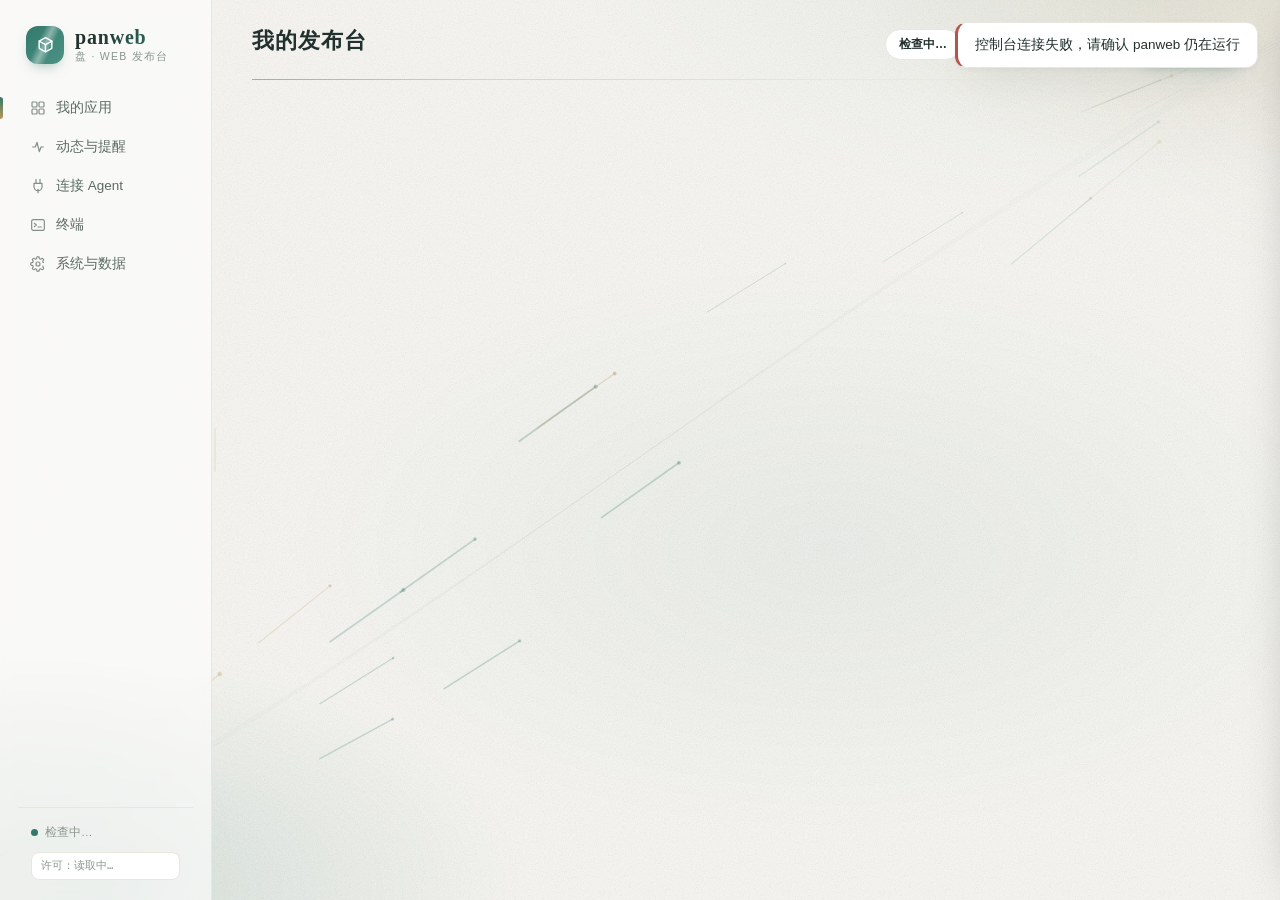
==== ui/index.html @ 97b371bc "feat(ui): 详情抽屉增加时间线并接入 /api/history 控制台此前只能看 activity 文本，看不到变更链条。新端点走同一条 tail 读取，支持 entry 过滤与 limit " ====
<!DOCTYPE html>
<!-- 生成文件，请勿直接编辑：由 tools/build_ui.py 从 ui/src/ 组装；改样式或脚本请动 ui/src/，然后运行 python3 tools/build_ui.py -->
<html lang="zh-CN">
<head>
<meta charset="UTF-8">
<meta name="viewport" content="width=device-width, initial-scale=1.0">
<title>panweb · 发布台</title>
<link rel="icon" type="image/png" href="/favicon.png">
<script>
//---------------------------------------------------------------------
//
// QR Code Generator for JavaScript
//
// Copyright (c) 2009 Kazuhiko Arase
//
// URL: http://www.d-project.com/
//
// Licensed under the MIT license:
//  http://www.opensource.org/licenses/mit-license.php
//
// The word 'QR Code' is registered trademark of
// DENSO WAVE INCORPORATED
//  http://www.denso-wave.com/qrcode/faqpatent-e.html
//
//---------------------------------------------------------------------

var qrcode = function() {

  //---------------------------------------------------------------------
  // qrcode
  //---------------------------------------------------------------------

  /**
   * qrcode
   * @param typeNumber 1 to 40
   * @param errorCorrectionLevel 'L','M','Q','H'
   */
  var qrcode = function(typeNumber, errorCorrectionLevel) {

    var PAD0 = 0xEC;
    var PAD1 = 0x11;

    var _typeNumber = typeNumber;
    var _errorCorrectionLevel = QRErrorCorrectionLevel[errorCorrectionLevel];
    var _modules = null;
    var _moduleCount = 0;
    var _dataCache = null;
    var _dataList = [];

    var _this = {};

    var makeImpl = function(test, maskPattern) {

      _moduleCount = _typeNumber * 4 + 17;
      _modules = function(moduleCount) {
        var modules = new Array(moduleCount);
        for (var row = 0; row < moduleCount; row += 1) {
          modules[row] = new Array(moduleCount);
          for (var col = 0; col < moduleCount; col += 1) {
            modules[row][col] = null;
          }
        }
        return modules;
      }(_moduleCount);

      setupPositionProbePattern(0, 0);
      setupPositionProbePattern(_moduleCount - 7, 0);
      setupPositionProbePattern(0, _moduleCount - 7);
      setupPositionAdjustPattern();
      setupTimingPattern();
      setupTypeInfo(test, maskPattern);

      if (_typeNumber >= 7) {
        setupTypeNumber(test);
      }

      if (_dataCache == null) {
        _dataCache = createData(_typeNumber, _errorCorrectionLevel, _dataList);
      }

      mapData(_dataCache, maskPattern);
    };

    var setupPositionProbePattern = function(row, col) {

      for (var r = -1; r <= 7; r += 1) {

        if (row + r <= -1 || _moduleCount <= row + r) continue;

        for (var c = -1; c <= 7; c += 1) {

          if (col + c <= -1 || _moduleCount <= col + c) continue;

          if ( (0 <= r && r <= 6 && (c == 0 || c == 6) )
              || (0 <= c && c <= 6 && (r == 0 || r == 6) )
              || (2 <= r && r <= 4 && 2 <= c && c <= 4) ) {
            _modules[row + r][col + c] = true;
          } else {
            _modules[row + r][col + c] = false;
          }
        }
      }
    };

    var getBestMaskPattern = function() {

      var minLostPoint = 0;
      var pattern = 0;

      for (var i = 0; i < 8; i += 1) {

        makeImpl(true, i);

        var lostPoint = QRUtil.getLostPoint(_this);

        if (i == 0 || minLostPoint > lostPoint) {
          minLostPoint = lostPoint;
          pattern = i;
        }
      }

      return pattern;
    };

    var setupTimingPattern = function() {

      for (var r = 8; r < _moduleCount - 8; r += 1) {
        if (_modules[r][6] != null) {
          continue;
        }
        _modules[r][6] = (r % 2 == 0);
      }

      for (var c = 8; c < _moduleCount - 8; c += 1) {
        if (_modules[6][c] != null) {
          continue;
        }
        _modules[6][c] = (c % 2 == 0);
      }
    };

    var setupPositionAdjustPattern = function() {

      var pos = QRUtil.getPatternPosition(_typeNumber);

      for (var i = 0; i < pos.length; i += 1) {

        for (var j = 0; j < pos.length; j += 1) {

          var row = pos[i];
          var col = pos[j];

          if (_modules[row][col] != null) {
            continue;
          }

          for (var r = -2; r <= 2; r += 1) {

            for (var c = -2; c <= 2; c += 1) {

              if (r == -2 || r == 2 || c == -2 || c == 2
                  || (r == 0 && c == 0) ) {
                _modules[row + r][col + c] = true;
              } else {
                _modules[row + r][col + c] = false;
              }
            }
          }
        }
      }
    };

    var setupTypeNumber = function(test) {

      var bits = QRUtil.getBCHTypeNumber(_typeNumber);

      for (var i = 0; i < 18; i += 1) {
        var mod = (!test && ( (bits >> i) & 1) == 1);
        _modules[Math.floor(i / 3)][i % 3 + _moduleCount - 8 - 3] = mod;
      }

      for (var i = 0; i < 18; i += 1) {
        var mod = (!test && ( (bits >> i) & 1) == 1);
        _modules[i % 3 + _moduleCount - 8 - 3][Math.floor(i / 3)] = mod;
      }
    };

    var setupTypeInfo = function(test, maskPattern) {

      var data = (_errorCorrectionLevel << 3) | maskPattern;
      var bits = QRUtil.getBCHTypeInfo(data);

      // vertical
      for (var i = 0; i < 15; i += 1) {

        var mod = (!test && ( (bits >> i) & 1) == 1);

        if (i < 6) {
          _modules[i][8] = mod;
        } else if (i < 8) {
          _modules[i + 1][8] = mod;
        } else {
          _modules[_moduleCount - 15 + i][8] = mod;
        }
      }

      // horizontal
      for (var i = 0; i < 15; i += 1) {

        var mod = (!test && ( (bits >> i) & 1) == 1);

        if (i < 8) {
          _modules[8][_moduleCount - i - 1] = mod;
        } else if (i < 9) {
          _modules[8][15 - i - 1 + 1] = mod;
        } else {
          _modules[8][15 - i - 1] = mod;
        }
      }

      // fixed module
      _modules[_moduleCount - 8][8] = (!test);
    };

    var mapData = function(data, maskPattern) {

      var inc = -1;
      var row = _moduleCount - 1;
      var bitIndex = 7;
      var byteIndex = 0;
      var maskFunc = QRUtil.getMaskFunction(maskPattern);

      for (var col = _moduleCount - 1; col > 0; col -= 2) {

        if (col == 6) col -= 1;

        while (true) {

          for (var c = 0; c < 2; c += 1) {

            if (_modules[row][col - c] == null) {

              var dark = false;

              if (byteIndex < data.length) {
                dark = ( ( (data[byteIndex] >>> bitIndex) & 1) == 1);
              }

              var mask = maskFunc(row, col - c);

              if (mask) {
                dark = !dark;
              }

              _modules[row][col - c] = dark;
              bitIndex -= 1;

              if (bitIndex == -1) {
                byteIndex += 1;
                bitIndex = 7;
              }
            }
          }

          row += inc;

          if (row < 0 || _moduleCount <= row) {
            row -= inc;
            inc = -inc;
            break;
          }
        }
      }
    };

    var createBytes = function(buffer, rsBlocks) {

      var offset = 0;

      var maxDcCount = 0;
      var maxEcCount = 0;

      var dcdata = new Array(rsBlocks.length);
      var ecdata = new Array(rsBlocks.length);

      for (var r = 0; r < rsBlocks.length; r += 1) {

        var dcCount = rsBlocks[r].dataCount;
        var ecCount = rsBlocks[r].totalCount - dcCount;

        maxDcCount = Math.max(maxDcCount, dcCount);
        maxEcCount = Math.max(maxEcCount, ecCount);

        dcdata[r] = new Array(dcCount);

        for (var i = 0; i < dcdata[r].length; i += 1) {
          dcdata[r][i] = 0xff & buffer.getBuffer()[i + offset];
        }
        offset += dcCount;

        var rsPoly = QRUtil.getErrorCorrectPolynomial(ecCount);
        var rawPoly = qrPolynomial(dcdata[r], rsPoly.getLength() - 1);

        var modPoly = rawPoly.mod(rsPoly);
        ecdata[r] = new Array(rsPoly.getLength() - 1);
        for (var i = 0; i < ecdata[r].length; i += 1) {
          var modIndex = i + modPoly.getLength() - ecdata[r].length;
          ecdata[r][i] = (modIndex >= 0)? modPoly.getAt(modIndex) : 0;
        }
      }

      var totalCodeCount = 0;
      for (var i = 0; i < rsBlocks.length; i += 1) {
        totalCodeCount += rsBlocks[i].totalCount;
      }

      var data = new Array(totalCodeCount);
      var index = 0;

      for (var i = 0; i < maxDcCount; i += 1) {
        for (var r = 0; r < rsBlocks.length; r += 1) {
          if (i < dcdata[r].length) {
            data[index] = dcdata[r][i];
            index += 1;
          }
        }
      }

      for (var i = 0; i < maxEcCount; i += 1) {
        for (var r = 0; r < rsBlocks.length; r += 1) {
          if (i < ecdata[r].length) {
            data[index] = ecdata[r][i];
            index += 1;
          }
        }
      }

      return data;
    };

    var createData = function(typeNumber, errorCorrectionLevel, dataList) {

      var rsBlocks = QRRSBlock.getRSBlocks(typeNumber, errorCorrectionLevel);

      var buffer = qrBitBuffer();

      for (var i = 0; i < dataList.length; i += 1) {
        var data = dataList[i];
        buffer.put(data.getMode(), 4);
        buffer.put(data.getLength(), QRUtil.getLengthInBits(data.getMode(), typeNumber) );
        data.write(buffer);
      }

      // calc num max data.
      var totalDataCount = 0;
      for (var i = 0; i < rsBlocks.length; i += 1) {
        totalDataCount += rsBlocks[i].dataCount;
      }

      if (buffer.getLengthInBits() > totalDataCount * 8) {
        throw 'code length overflow. ('
          + buffer.getLengthInBits()
          + '>'
          + totalDataCount * 8
          + ')';
      }

      // end code
      if (buffer.getLengthInBits() + 4 <= totalDataCount * 8) {
        buffer.put(0, 4);
      }

      // padding
      while (buffer.getLengthInBits() % 8 != 0) {
        buffer.putBit(false);
      }

      // padding
      while (true) {

        if (buffer.getLengthInBits() >= totalDataCount * 8) {
          break;
        }
        buffer.put(PAD0, 8);

        if (buffer.getLengthInBits() >= totalDataCount * 8) {
          break;
        }
        buffer.put(PAD1, 8);
      }

      return createBytes(buffer, rsBlocks);
    };

    _this.addData = function(data, mode) {

      mode = mode || 'Byte';

      var newData = null;

      switch(mode) {
      case 'Numeric' :
        newData = qrNumber(data);
        break;
      case 'Alphanumeric' :
        newData = qrAlphaNum(data);
        break;
      case 'Byte' :
        newData = qr8BitByte(data);
        break;
      case 'Kanji' :
        newData = qrKanji(data);
        break;
      default :
        throw 'mode:' + mode;
      }

      _dataList.push(newData);
      _dataCache = null;
    };

    _this.isDark = function(row, col) {
      if (row < 0 || _moduleCount <= row || col < 0 || _moduleCount <= col) {
        throw row + ',' + col;
      }
      return _modules[row][col];
    };

    _this.getModuleCount = function() {
      return _moduleCount;
    };

    _this.make = function() {
      if (_typeNumber < 1) {
        var typeNumber = 1;

        for (; typeNumber < 40; typeNumber++) {
          var rsBlocks = QRRSBlock.getRSBlocks(typeNumber, _errorCorrectionLevel);
          var buffer = qrBitBuffer();

          for (var i = 0; i < _dataList.length; i++) {
            var data = _dataList[i];
            buffer.put(data.getMode(), 4);
            buffer.put(data.getLength(), QRUtil.getLengthInBits(data.getMode(), typeNumber) );
            data.write(buffer);
          }

          var totalDataCount = 0;
          for (var i = 0; i < rsBlocks.length; i++) {
            totalDataCount += rsBlocks[i].dataCount;
          }

          if (buffer.getLengthInBits() <= totalDataCount * 8) {
            break;
          }
        }

        _typeNumber = typeNumber;
      }

      makeImpl(false, getBestMaskPattern() );
    };

    _this.createTableTag = function(cellSize, margin) {

      cellSize = cellSize || 2;
      margin = (typeof margin == 'undefined')? cellSize * 4 : margin;

      var qrHtml = '';

      qrHtml += '<table style="';
      qrHtml += ' border-width: 0px; border-style: none;';
      qrHtml += ' border-collapse: collapse;';
      qrHtml += ' padding: 0px; margin: ' + margin + 'px;';
      qrHtml += '">';
      qrHtml += '<tbody>';

      for (var r = 0; r < _this.getModuleCount(); r += 1) {

        qrHtml += '<tr>';

        for (var c = 0; c < _this.getModuleCount(); c += 1) {
          qrHtml += '<td style="';
          qrHtml += ' border-width: 0px; border-style: none;';
          qrHtml += ' border-collapse: collapse;';
          qrHtml += ' padding: 0px; margin: 0px;';
          qrHtml += ' width: ' + cellSize + 'px;';
          qrHtml += ' height: ' + cellSize + 'px;';
          qrHtml += ' background-color: ';
          qrHtml += _this.isDark(r, c)? '#000000' : '#ffffff';
          qrHtml += ';';
          qrHtml += '"/>';
        }

        qrHtml += '</tr>';
      }

      qrHtml += '</tbody>';
      qrHtml += '</table>';

      return qrHtml;
    };

    _this.createSvgTag = function(cellSize, margin, alt, title) {

      var opts = {};
      if (typeof arguments[0] == 'object') {
        // Called by options.
        opts = arguments[0];
        // overwrite cellSize and margin.
        cellSize = opts.cellSize;
        margin = opts.margin;
        alt = opts.alt;
        title = opts.title;
      }

      cellSize = cellSize || 2;
      margin = (typeof margin == 'undefined')? cellSize * 4 : margin;

      // Compose alt property surrogate
      alt = (typeof alt === 'string') ? {text: alt} : alt || {};
      alt.text = alt.text || null;
      alt.id = (alt.text) ? alt.id || 'qrcode-description' : null;

      // Compose title property surrogate
      title = (typeof title === 'string') ? {text: title} : title || {};
      title.text = title.text || null;
      title.id = (title.text) ? title.id || 'qrcode-title' : null;

      var size = _this.getModuleCount() * cellSize + margin * 2;
      var c, mc, r, mr, qrSvg='', rect;

      rect = 'l' + cellSize + ',0 0,' + cellSize +
        ' -' + cellSize + ',0 0,-' + cellSize + 'z ';

      qrSvg += '<svg version="1.1" xmlns="http://www.w3.org/2000/svg"';
      qrSvg += !opts.scalable ? ' width="' + size + 'px" height="' + size + 'px"' : '';
      qrSvg += ' viewBox="0 0 ' + size + ' ' + size + '" ';
      qrSvg += ' preserveAspectRatio="xMinYMin meet"';
      qrSvg += (title.text || alt.text) ? ' role="img" aria-labelledby="' +
          escapeXml([title.id, alt.id].join(' ').trim() ) + '"' : '';
      qrSvg += '>';
      qrSvg += (title.text) ? '<title id="' + escapeXml(title.id) + '">' +
          escapeXml(title.text) + '</title>' : '';
      qrSvg += (alt.text) ? '<description id="' + escapeXml(alt.id) + '">' +
          escapeXml(alt.text) + '</description>' : '';
      qrSvg += '<rect width="100%" height="100%" fill="white" cx="0" cy="0"/>';
      qrSvg += '<path d="';

      for (r = 0; r < _this.getModuleCount(); r += 1) {
        mr = r * cellSize + margin;
        for (c = 0; c < _this.getModuleCount(); c += 1) {
          if (_this.isDark(r, c) ) {
            mc = c*cellSize+margin;
            qrSvg += 'M' + mc + ',' + mr + rect;
          }
        }
      }

      qrSvg += '" stroke="transparent" fill="black"/>';
      qrSvg += '</svg>';

      return qrSvg;
    };

    _this.createDataURL = function(cellSize, margin) {

      cellSize = cellSize || 2;
      margin = (typeof margin == 'undefined')? cellSize * 4 : margin;

      var size = _this.getModuleCount() * cellSize + margin * 2;
      var min = margin;
      var max = size - margin;

      return createDataURL(size, size, function(x, y) {
        if (min <= x && x < max && min <= y && y < max) {
          var c = Math.floor( (x - min) / cellSize);
          var r = Math.floor( (y - min) / cellSize);
          return _this.isDark(r, c)? 0 : 1;
        } else {
          return 1;
        }
      } );
    };

    _this.createImgTag = function(cellSize, margin, alt) {

      cellSize = cellSize || 2;
      margin = (typeof margin == 'undefined')? cellSize * 4 : margin;

      var size = _this.getModuleCount() * cellSize + margin * 2;

      var img = '';
      img += '<img';
      img += '\u0020src="';
      img += _this.createDataURL(cellSize, margin);
      img += '"';
      img += '\u0020width="';
      img += size;
      img += '"';
      img += '\u0020height="';
      img += size;
      img += '"';
      if (alt) {
        img += '\u0020alt="';
        img += escapeXml(alt);
        img += '"';
      }
      img += '/>';

      return img;
    };

    var escapeXml = function(s) {
      var escaped = '';
      for (var i = 0; i < s.length; i += 1) {
        var c = s.charAt(i);
        switch(c) {
        case '<': escaped += '&lt;'; break;
        case '>': escaped += '&gt;'; break;
        case '&': escaped += '&amp;'; break;
        case '"': escaped += '&quot;'; break;
        default : escaped += c; break;
        }
      }
      return escaped;
    };

    var _createHalfASCII = function(margin) {
      var cellSize = 1;
      margin = (typeof margin == 'undefined')? cellSize * 2 : margin;

      var size = _this.getModuleCount() * cellSize + margin * 2;
      var min = margin;
      var max = size - margin;

      var y, x, r1, r2, p;

      var blocks = {
        '██': '█',
        '█ ': '▀',
        ' █': '▄',
        '  ': ' '
      };

      var blocksLastLineNoMargin = {
        '██': '▀',
        '█ ': '▀',
        ' █': ' ',
        '  ': ' '
      };

      var ascii = '';
      for (y = 0; y < size; y += 2) {
        r1 = Math.floor((y - min) / cellSize);
        r2 = Math.floor((y + 1 - min) / cellSize);
        for (x = 0; x < size; x += 1) {
          p = '█';

          if (min <= x && x < max && min <= y && y < max && _this.isDark(r1, Math.floor((x - min) / cellSize))) {
            p = ' ';
          }

          if (min <= x && x < max && min <= y+1 && y+1 < max && _this.isDark(r2, Math.floor((x - min) / cellSize))) {
            p += ' ';
          }
          else {
            p += '█';
          }

          // Output 2 characters per pixel, to create full square. 1 character per pixels gives only half width of square.
          ascii += (margin < 1 && y+1 >= max) ? blocksLastLineNoMargin[p] : blocks[p];
        }

        ascii += '\n';
      }

      if (size % 2 && margin > 0) {
        return ascii.substring(0, ascii.length - size - 1) + Array(size+1).join('▀');
      }

      return ascii.substring(0, ascii.length-1);
    };

    _this.createASCII = function(cellSize, margin) {
      cellSize = cellSize || 1;

      if (cellSize < 2) {
        return _createHalfASCII(margin);
      }

      cellSize -= 1;
      margin = (typeof margin == 'undefined')? cellSize * 2 : margin;

      var size = _this.getModuleCount() * cellSize + margin * 2;
      var min = margin;
      var max = size - margin;

      var y, x, r, p;

      var white = Array(cellSize+1).join('██');
      var black = Array(cellSize+1).join('  ');

      var ascii = '';
      var line = '';
      for (y = 0; y < size; y += 1) {
        r = Math.floor( (y - min) / cellSize);
        line = '';
        for (x = 0; x < size; x += 1) {
          p = 1;

          if (min <= x && x < max && min <= y && y < max && _this.isDark(r, Math.floor((x - min) / cellSize))) {
            p = 0;
          }

          // Output 2 characters per pixel, to create full square. 1 character per pixels gives only half width of square.
          line += p ? white : black;
        }

        for (r = 0; r < cellSize; r += 1) {
          ascii += line + '\n';
        }
      }

      return ascii.substring(0, ascii.length-1);
    };

    _this.renderTo2dContext = function(context, cellSize) {
      cellSize = cellSize || 2;
      var length = _this.getModuleCount();
      for (var row = 0; row < length; row++) {
        for (var col = 0; col < length; col++) {
          context.fillStyle = _this.isDark(row, col) ? 'black' : 'white';
          context.fillRect(row * cellSize, col * cellSize, cellSize, cellSize);
        }
      }
    }

    return _this;
  };

  //---------------------------------------------------------------------
  // qrcode.stringToBytes
  //---------------------------------------------------------------------

  qrcode.stringToBytesFuncs = {
    'default' : function(s) {
      var bytes = [];
      for (var i = 0; i < s.length; i += 1) {
        var c = s.charCodeAt(i);
        bytes.push(c & 0xff);
      }
      return bytes;
    }
  };

  qrcode.stringToBytes = qrcode.stringToBytesFuncs['default'];

  //---------------------------------------------------------------------
  // qrcode.createStringToBytes
  //---------------------------------------------------------------------

  /**
   * @param unicodeData base64 string of byte array.
   * [16bit Unicode],[16bit Bytes], ...
   * @param numChars
   */
  qrcode.createStringToBytes = function(unicodeData, numChars) {

    // create conversion map.

    var unicodeMap = function() {

      var bin = base64DecodeInputStream(unicodeData);
      var read = function() {
        var b = bin.read();
        if (b == -1) throw 'eof';
        return b;
      };

      var count = 0;
      var unicodeMap = {};
      while (true) {
        var b0 = bin.read();
        if (b0 == -1) break;
        var b1 = read();
        var b2 = read();
        var b3 = read();
        var k = String.fromCharCode( (b0 << 8) | b1);
        var v = (b2 << 8) | b3;
        unicodeMap[k] = v;
        count += 1;
      }
      if (count != numChars) {
        throw count + ' != ' + numChars;
      }

      return unicodeMap;
    }();

    var unknownChar = '?'.charCodeAt(0);

    return function(s) {
      var bytes = [];
      for (var i = 0; i < s.length; i += 1) {
        var c = s.charCodeAt(i);
        if (c < 128) {
          bytes.push(c);
        } else {
          var b = unicodeMap[s.charAt(i)];
          if (typeof b == 'number') {
            if ( (b & 0xff) == b) {
              // 1byte
              bytes.push(b);
            } else {
              // 2bytes
              bytes.push(b >>> 8);
              bytes.push(b & 0xff);
            }
          } else {
            bytes.push(unknownChar);
          }
        }
      }
      return bytes;
    };
  };

  //---------------------------------------------------------------------
  // QRMode
  //---------------------------------------------------------------------

  var QRMode = {
    MODE_NUMBER :    1 << 0,
    MODE_ALPHA_NUM : 1 << 1,
    MODE_8BIT_BYTE : 1 << 2,
    MODE_KANJI :     1 << 3
  };

  //---------------------------------------------------------------------
  // QRErrorCorrectionLevel
  //---------------------------------------------------------------------

  var QRErrorCorrectionLevel = {
    L : 1,
    M : 0,
    Q : 3,
    H : 2
  };

  //---------------------------------------------------------------------
  // QRMaskPattern
  //---------------------------------------------------------------------

  var QRMaskPattern = {
    PATTERN000 : 0,
    PATTERN001 : 1,
    PATTERN010 : 2,
    PATTERN011 : 3,
    PATTERN100 : 4,
    PATTERN101 : 5,
    PATTERN110 : 6,
    PATTERN111 : 7
  };

  //---------------------------------------------------------------------
  // QRUtil
  //---------------------------------------------------------------------

  var QRUtil = function() {

    var PATTERN_POSITION_TABLE = [
      [],
      [6, 18],
      [6, 22],
      [6, 26],
      [6, 30],
      [6, 34],
      [6, 22, 38],
      [6, 24, 42],
      [6, 26, 46],
      [6, 28, 50],
      [6, 30, 54],
      [6, 32, 58],
      [6, 34, 62],
      [6, 26, 46, 66],
      [6, 26, 48, 70],
      [6, 26, 50, 74],
      [6, 30, 54, 78],
      [6, 30, 56, 82],
      [6, 30, 58, 86],
      [6, 34, 62, 90],
      [6, 28, 50, 72, 94],
      [6, 26, 50, 74, 98],
      [6, 30, 54, 78, 102],
      [6, 28, 54, 80, 106],
      [6, 32, 58, 84, 110],
      [6, 30, 58, 86, 114],
      [6, 34, 62, 90, 118],
      [6, 26, 50, 74, 98, 122],
      [6, 30, 54, 78, 102, 126],
      [6, 26, 52, 78, 104, 130],
      [6, 30, 56, 82, 108, 134],
      [6, 34, 60, 86, 112, 138],
      [6, 30, 58, 86, 114, 142],
      [6, 34, 62, 90, 118, 146],
      [6, 30, 54, 78, 102, 126, 150],
      [6, 24, 50, 76, 102, 128, 154],
      [6, 28, 54, 80, 106, 132, 158],
      [6, 32, 58, 84, 110, 136, 162],
      [6, 26, 54, 82, 110, 138, 166],
      [6, 30, 58, 86, 114, 142, 170]
    ];
    var G15 = (1 << 10) | (1 << 8) | (1 << 5) | (1 << 4) | (1 << 2) | (1 << 1) | (1 << 0);
    var G18 = (1 << 12) | (1 << 11) | (1 << 10) | (1 << 9) | (1 << 8) | (1 << 5) | (1 << 2) | (1 << 0);
    var G15_MASK = (1 << 14) | (1 << 12) | (1 << 10) | (1 << 4) | (1 << 1);

    var _this = {};

    var getBCHDigit = function(data) {
      var digit = 0;
      while (data != 0) {
        digit += 1;
        data >>>= 1;
      }
      return digit;
    };

    _this.getBCHTypeInfo = function(data) {
      var d = data << 10;
      while (getBCHDigit(d) - getBCHDigit(G15) >= 0) {
        d ^= (G15 << (getBCHDigit(d) - getBCHDigit(G15) ) );
      }
      return ( (data << 10) | d) ^ G15_MASK;
    };

    _this.getBCHTypeNumber = function(data) {
      var d = data << 12;
      while (getBCHDigit(d) - getBCHDigit(G18) >= 0) {
        d ^= (G18 << (getBCHDigit(d) - getBCHDigit(G18) ) );
      }
      return (data << 12) | d;
    };

    _this.getPatternPosition = function(typeNumber) {
      return PATTERN_POSITION_TABLE[typeNumber - 1];
    };

    _this.getMaskFunction = function(maskPattern) {

      switch (maskPattern) {

      case QRMaskPattern.PATTERN000 :
        return function(i, j) { return (i + j) % 2 == 0; };
      case QRMaskPattern.PATTERN001 :
        return function(i, j) { return i % 2 == 0; };
      case QRMaskPattern.PATTERN010 :
        return function(i, j) { return j % 3 == 0; };
      case QRMaskPattern.PATTERN011 :
        return function(i, j) { return (i + j) % 3 == 0; };
      case QRMaskPattern.PATTERN100 :
        return function(i, j) { return (Math.floor(i / 2) + Math.floor(j / 3) ) % 2 == 0; };
      case QRMaskPattern.PATTERN101 :
        return function(i, j) { return (i * j) % 2 + (i * j) % 3 == 0; };
      case QRMaskPattern.PATTERN110 :
        return function(i, j) { return ( (i * j) % 2 + (i * j) % 3) % 2 == 0; };
      case QRMaskPattern.PATTERN111 :
        return function(i, j) { return ( (i * j) % 3 + (i + j) % 2) % 2 == 0; };

      default :
        throw 'bad maskPattern:' + maskPattern;
      }
    };

    _this.getErrorCorrectPolynomial = function(errorCorrectLength) {
      var a = qrPolynomial([1], 0);
      for (var i = 0; i < errorCorrectLength; i += 1) {
        a = a.multiply(qrPolynomial([1, QRMath.gexp(i)], 0) );
      }
      return a;
    };

    _this.getLengthInBits = function(mode, type) {

      if (1 <= type && type < 10) {

        // 1 - 9

        switch(mode) {
        case QRMode.MODE_NUMBER    : return 10;
        case QRMode.MODE_ALPHA_NUM : return 9;
        case QRMode.MODE_8BIT_BYTE : return 8;
        case QRMode.MODE_KANJI     : return 8;
        default :
          throw 'mode:' + mode;
        }

      } else if (type < 27) {

        // 10 - 26

        switch(mode) {
        case QRMode.MODE_NUMBER    : return 12;
        case QRMode.MODE_ALPHA_NUM : return 11;
        case QRMode.MODE_8BIT_BYTE : return 16;
        case QRMode.MODE_KANJI     : return 10;
        default :
          throw 'mode:' + mode;
        }

      } else if (type < 41) {

        // 27 - 40

        switch(mode) {
        case QRMode.MODE_NUMBER    : return 14;
        case QRMode.MODE_ALPHA_NUM : return 13;
        case QRMode.MODE_8BIT_BYTE : return 16;
        case QRMode.MODE_KANJI     : return 12;
        default :
          throw 'mode:' + mode;
        }

      } else {
        throw 'type:' + type;
      }
    };

    _this.getLostPoint = function(qrcode) {

      var moduleCount = qrcode.getModuleCount();

      var lostPoint = 0;

      // LEVEL1

      for (var row = 0; row < moduleCount; row += 1) {
        for (var col = 0; col < moduleCount; col += 1) {

          var sameCount = 0;
          var dark = qrcode.isDark(row, col);

          for (var r = -1; r <= 1; r += 1) {

            if (row + r < 0 || moduleCount <= row + r) {
              continue;
            }

            for (var c = -1; c <= 1; c += 1) {

              if (col + c < 0 || moduleCount <= col + c) {
                continue;
              }

              if (r == 0 && c == 0) {
                continue;
              }

              if (dark == qrcode.isDark(row + r, col + c) ) {
                sameCount += 1;
              }
            }
          }

          if (sameCount > 5) {
            lostPoint += (3 + sameCount - 5);
          }
        }
      };

      // LEVEL2

      for (var row = 0; row < moduleCount - 1; row += 1) {
        for (var col = 0; col < moduleCount - 1; col += 1) {
          var count = 0;
          if (qrcode.isDark(row, col) ) count += 1;
          if (qrcode.isDark(row + 1, col) ) count += 1;
          if (qrcode.isDark(row, col + 1) ) count += 1;
          if (qrcode.isDark(row + 1, col + 1) ) count += 1;
          if (count == 0 || count == 4) {
            lostPoint += 3;
          }
        }
      }

      // LEVEL3

      for (var row = 0; row < moduleCount; row += 1) {
        for (var col = 0; col < moduleCount - 6; col += 1) {
          if (qrcode.isDark(row, col)
              && !qrcode.isDark(row, col + 1)
              &&  qrcode.isDark(row, col + 2)
              &&  qrcode.isDark(row, col + 3)
              &&  qrcode.isDark(row, col + 4)
              && !qrcode.isDark(row, col + 5)
              &&  qrcode.isDark(row, col + 6) ) {
            lostPoint += 40;
          }
        }
      }

      for (var col = 0; col < moduleCount; col += 1) {
        for (var row = 0; row < moduleCount - 6; row += 1) {
          if (qrcode.isDark(row, col)
              && !qrcode.isDark(row + 1, col)
              &&  qrcode.isDark(row + 2, col)
              &&  qrcode.isDark(row + 3, col)
              &&  qrcode.isDark(row + 4, col)
              && !qrcode.isDark(row + 5, col)
              &&  qrcode.isDark(row + 6, col) ) {
            lostPoint += 40;
          }
        }
      }

      // LEVEL4

      var darkCount = 0;

      for (var col = 0; col < moduleCount; col += 1) {
        for (var row = 0; row < moduleCount; row += 1) {
          if (qrcode.isDark(row, col) ) {
            darkCount += 1;
          }
        }
      }

      var ratio = Math.abs(100 * darkCount / moduleCount / moduleCount - 50) / 5;
      lostPoint += ratio * 10;

      return lostPoint;
    };

    return _this;
  }();

  //---------------------------------------------------------------------
  // QRMath
  //---------------------------------------------------------------------

  var QRMath = function() {

    var EXP_TABLE = new Array(256);
    var LOG_TABLE = new Array(256);

    // initialize tables
    for (var i = 0; i < 8; i += 1) {
      EXP_TABLE[i] = 1 << i;
    }
    for (var i = 8; i < 256; i += 1) {
      EXP_TABLE[i] = EXP_TABLE[i - 4]
        ^ EXP_TABLE[i - 5]
        ^ EXP_TABLE[i - 6]
        ^ EXP_TABLE[i - 8];
    }
    for (var i = 0; i < 255; i += 1) {
      LOG_TABLE[EXP_TABLE[i] ] = i;
    }

    var _this = {};

    _this.glog = function(n) {

      if (n < 1) {
        throw 'glog(' + n + ')';
      }

      return LOG_TABLE[n];
    };

    _this.gexp = function(n) {

      while (n < 0) {
        n += 255;
      }

      while (n >= 256) {
        n -= 255;
      }

      return EXP_TABLE[n];
    };

    return _this;
  }();

  //---------------------------------------------------------------------
  // qrPolynomial
  //---------------------------------------------------------------------

  function qrPolynomial(num, shift) {

    if (typeof num.length == 'undefined') {
      throw num.length + '/' + shift;
    }

    var _num = function() {
      var offset = 0;
      while (offset < num.length && num[offset] == 0) {
        offset += 1;
      }
      var _num = new Array(num.length - offset + shift);
      for (var i = 0; i < num.length - offset; i += 1) {
        _num[i] = num[i + offset];
      }
      return _num;
    }();

    var _this = {};

    _this.getAt = function(index) {
      return _num[index];
    };

    _this.getLength = function() {
      return _num.length;
    };

    _this.multiply = function(e) {

      var num = new Array(_this.getLength() + e.getLength() - 1);

      for (var i = 0; i < _this.getLength(); i += 1) {
        for (var j = 0; j < e.getLength(); j += 1) {
          num[i + j] ^= QRMath.gexp(QRMath.glog(_this.getAt(i) ) + QRMath.glog(e.getAt(j) ) );
        }
      }

      return qrPolynomial(num, 0);
    };

    _this.mod = function(e) {

      if (_this.getLength() - e.getLength() < 0) {
        return _this;
      }

      var ratio = QRMath.glog(_this.getAt(0) ) - QRMath.glog(e.getAt(0) );

      var num = new Array(_this.getLength() );
      for (var i = 0; i < _this.getLength(); i += 1) {
        num[i] = _this.getAt(i);
      }

      for (var i = 0; i < e.getLength(); i += 1) {
        num[i] ^= QRMath.gexp(QRMath.glog(e.getAt(i) ) + ratio);
      }

      // recursive call
      return qrPolynomial(num, 0).mod(e);
    };

    return _this;
  };

  //---------------------------------------------------------------------
  // QRRSBlock
  //---------------------------------------------------------------------

  var QRRSBlock = function() {

    var RS_BLOCK_TABLE = [

      // L
      // M
      // Q
      // H

      // 1
      [1, 26, 19],
      [1, 26, 16],
      [1, 26, 13],
      [1, 26, 9],

      // 2
      [1, 44, 34],
      [1, 44, 28],
      [1, 44, 22],
      [1, 44, 16],

      // 3
      [1, 70, 55],
      [1, 70, 44],
      [2, 35, 17],
      [2, 35, 13],

      // 4
      [1, 100, 80],
      [2, 50, 32],
      [2, 50, 24],
      [4, 25, 9],

      // 5
      [1, 134, 108],
      [2, 67, 43],
      [2, 33, 15, 2, 34, 16],
      [2, 33, 11, 2, 34, 12],

      // 6
      [2, 86, 68],
      [4, 43, 27],
      [4, 43, 19],
      [4, 43, 15],

      // 7
      [2, 98, 78],
      [4, 49, 31],
      [2, 32, 14, 4, 33, 15],
      [4, 39, 13, 1, 40, 14],

      // 8
      [2, 121, 97],
      [2, 60, 38, 2, 61, 39],
      [4, 40, 18, 2, 41, 19],
      [4, 40, 14, 2, 41, 15],

      // 9
      [2, 146, 116],
      [3, 58, 36, 2, 59, 37],
      [4, 36, 16, 4, 37, 17],
      [4, 36, 12, 4, 37, 13],

      // 10
      [2, 86, 68, 2, 87, 69],
      [4, 69, 43, 1, 70, 44],
      [6, 43, 19, 2, 44, 20],
      [6, 43, 15, 2, 44, 16],

      // 11
      [4, 101, 81],
      [1, 80, 50, 4, 81, 51],
      [4, 50, 22, 4, 51, 23],
      [3, 36, 12, 8, 37, 13],

      // 12
      [2, 116, 92, 2, 117, 93],
      [6, 58, 36, 2, 59, 37],
      [4, 46, 20, 6, 47, 21],
      [7, 42, 14, 4, 43, 15],

      // 13
      [4, 133, 107],
      [8, 59, 37, 1, 60, 38],
      [8, 44, 20, 4, 45, 21],
      [12, 33, 11, 4, 34, 12],

      // 14
      [3, 145, 115, 1, 146, 116],
      [4, 64, 40, 5, 65, 41],
      [11, 36, 16, 5, 37, 17],
      [11, 36, 12, 5, 37, 13],

      // 15
      [5, 109, 87, 1, 110, 88],
      [5, 65, 41, 5, 66, 42],
      [5, 54, 24, 7, 55, 25],
      [11, 36, 12, 7, 37, 13],

      // 16
      [5, 122, 98, 1, 123, 99],
      [7, 73, 45, 3, 74, 46],
      [15, 43, 19, 2, 44, 20],
      [3, 45, 15, 13, 46, 16],

      // 17
      [1, 135, 107, 5, 136, 108],
      [10, 74, 46, 1, 75, 47],
      [1, 50, 22, 15, 51, 23],
      [2, 42, 14, 17, 43, 15],

      // 18
      [5, 150, 120, 1, 151, 121],
      [9, 69, 43, 4, 70, 44],
      [17, 50, 22, 1, 51, 23],
      [2, 42, 14, 19, 43, 15],

      // 19
      [3, 141, 113, 4, 142, 114],
      [3, 70, 44, 11, 71, 45],
      [17, 47, 21, 4, 48, 22],
      [9, 39, 13, 16, 40, 14],

      // 20
      [3, 135, 107, 5, 136, 108],
      [3, 67, 41, 13, 68, 42],
      [15, 54, 24, 5, 55, 25],
      [15, 43, 15, 10, 44, 16],

      // 21
      [4, 144, 116, 4, 145, 117],
      [17, 68, 42],
      [17, 50, 22, 6, 51, 23],
      [19, 46, 16, 6, 47, 17],

      // 22
      [2, 139, 111, 7, 140, 112],
      [17, 74, 46],
      [7, 54, 24, 16, 55, 25],
      [34, 37, 13],

      // 23
      [4, 151, 121, 5, 152, 122],
      [4, 75, 47, 14, 76, 48],
      [11, 54, 24, 14, 55, 25],
      [16, 45, 15, 14, 46, 16],

      // 24
      [6, 147, 117, 4, 148, 118],
      [6, 73, 45, 14, 74, 46],
      [11, 54, 24, 16, 55, 25],
      [30, 46, 16, 2, 47, 17],

      // 25
      [8, 132, 106, 4, 133, 107],
      [8, 75, 47, 13, 76, 48],
      [7, 54, 24, 22, 55, 25],
      [22, 45, 15, 13, 46, 16],

      // 26
      [10, 142, 114, 2, 143, 115],
      [19, 74, 46, 4, 75, 47],
      [28, 50, 22, 6, 51, 23],
      [33, 46, 16, 4, 47, 17],

      // 27
      [8, 152, 122, 4, 153, 123],
      [22, 73, 45, 3, 74, 46],
      [8, 53, 23, 26, 54, 24],
      [12, 45, 15, 28, 46, 16],

      // 28
      [3, 147, 117, 10, 148, 118],
      [3, 73, 45, 23, 74, 46],
      [4, 54, 24, 31, 55, 25],
      [11, 45, 15, 31, 46, 16],

      // 29
      [7, 146, 116, 7, 147, 117],
      [21, 73, 45, 7, 74, 46],
      [1, 53, 23, 37, 54, 24],
      [19, 45, 15, 26, 46, 16],

      // 30
      [5, 145, 115, 10, 146, 116],
      [19, 75, 47, 10, 76, 48],
      [15, 54, 24, 25, 55, 25],
      [23, 45, 15, 25, 46, 16],

      // 31
      [13, 145, 115, 3, 146, 116],
      [2, 74, 46, 29, 75, 47],
      [42, 54, 24, 1, 55, 25],
      [23, 45, 15, 28, 46, 16],

      // 32
      [17, 145, 115],
      [10, 74, 46, 23, 75, 47],
      [10, 54, 24, 35, 55, 25],
      [19, 45, 15, 35, 46, 16],

      // 33
      [17, 145, 115, 1, 146, 116],
      [14, 74, 46, 21, 75, 47],
      [29, 54, 24, 19, 55, 25],
      [11, 45, 15, 46, 46, 16],

      // 34
      [13, 145, 115, 6, 146, 116],
      [14, 74, 46, 23, 75, 47],
      [44, 54, 24, 7, 55, 25],
      [59, 46, 16, 1, 47, 17],

      // 35
      [12, 151, 121, 7, 152, 122],
      [12, 75, 47, 26, 76, 48],
      [39, 54, 24, 14, 55, 25],
      [22, 45, 15, 41, 46, 16],

      // 36
      [6, 151, 121, 14, 152, 122],
      [6, 75, 47, 34, 76, 48],
      [46, 54, 24, 10, 55, 25],
      [2, 45, 15, 64, 46, 16],

      // 37
      [17, 152, 122, 4, 153, 123],
      [29, 74, 46, 14, 75, 47],
      [49, 54, 24, 10, 55, 25],
      [24, 45, 15, 46, 46, 16],

      // 38
      [4, 152, 122, 18, 153, 123],
      [13, 74, 46, 32, 75, 47],
      [48, 54, 24, 14, 55, 25],
      [42, 45, 15, 32, 46, 16],

      // 39
      [20, 147, 117, 4, 148, 118],
      [40, 75, 47, 7, 76, 48],
      [43, 54, 24, 22, 55, 25],
      [10, 45, 15, 67, 46, 16],

      // 40
      [19, 148, 118, 6, 149, 119],
      [18, 75, 47, 31, 76, 48],
      [34, 54, 24, 34, 55, 25],
      [20, 45, 15, 61, 46, 16]
    ];

    var qrRSBlock = function(totalCount, dataCount) {
      var _this = {};
      _this.totalCount = totalCount;
      _this.dataCount = dataCount;
      return _this;
    };

    var _this = {};

    var getRsBlockTable = function(typeNumber, errorCorrectionLevel) {

      switch(errorCorrectionLevel) {
      case QRErrorCorrectionLevel.L :
        return RS_BLOCK_TABLE[(typeNumber - 1) * 4 + 0];
      case QRErrorCorrectionLevel.M :
        return RS_BLOCK_TABLE[(typeNumber - 1) * 4 + 1];
      case QRErrorCorrectionLevel.Q :
        return RS_BLOCK_TABLE[(typeNumber - 1) * 4 + 2];
      case QRErrorCorrectionLevel.H :
        return RS_BLOCK_TABLE[(typeNumber - 1) * 4 + 3];
      default :
        return undefined;
      }
    };

    _this.getRSBlocks = function(typeNumber, errorCorrectionLevel) {

      var rsBlock = getRsBlockTable(typeNumber, errorCorrectionLevel);

      if (typeof rsBlock == 'undefined') {
        throw 'bad rs block @ typeNumber:' + typeNumber +
            '/errorCorrectionLevel:' + errorCorrectionLevel;
      }

      var length = rsBlock.length / 3;

      var list = [];

      for (var i = 0; i < length; i += 1) {

        var count = rsBlock[i * 3 + 0];
        var totalCount = rsBlock[i * 3 + 1];
        var dataCount = rsBlock[i * 3 + 2];

        for (var j = 0; j < count; j += 1) {
          list.push(qrRSBlock(totalCount, dataCount) );
        }
      }

      return list;
    };

    return _this;
  }();

  //---------------------------------------------------------------------
  // qrBitBuffer
  //---------------------------------------------------------------------

  var qrBitBuffer = function() {

    var _buffer = [];
    var _length = 0;

    var _this = {};

    _this.getBuffer = function() {
      return _buffer;
    };

    _this.getAt = function(index) {
      var bufIndex = Math.floor(index / 8);
      return ( (_buffer[bufIndex] >>> (7 - index % 8) ) & 1) == 1;
    };

    _this.put = function(num, length) {
      for (var i = 0; i < length; i += 1) {
        _this.putBit( ( (num >>> (length - i - 1) ) & 1) == 1);
      }
    };

    _this.getLengthInBits = function() {
      return _length;
    };

    _this.putBit = function(bit) {

      var bufIndex = Math.floor(_length / 8);
      if (_buffer.length <= bufIndex) {
        _buffer.push(0);
      }

      if (bit) {
        _buffer[bufIndex] |= (0x80 >>> (_length % 8) );
      }

      _length += 1;
    };

    return _this;
  };

  //---------------------------------------------------------------------
  // qrNumber
  //---------------------------------------------------------------------

  var qrNumber = function(data) {

    var _mode = QRMode.MODE_NUMBER;
    var _data = data;

    var _this = {};

    _this.getMode = function() {
      return _mode;
    };

    _this.getLength = function(buffer) {
      return _data.length;
    };

    _this.write = function(buffer) {

      var data = _data;

      var i = 0;

      while (i + 2 < data.length) {
        buffer.put(strToNum(data.substring(i, i + 3) ), 10);
        i += 3;
      }

      if (i < data.length) {
        if (data.length - i == 1) {
          buffer.put(strToNum(data.substring(i, i + 1) ), 4);
        } else if (data.length - i == 2) {
          buffer.put(strToNum(data.substring(i, i + 2) ), 7);
        }
      }
    };

    var strToNum = function(s) {
      var num = 0;
      for (var i = 0; i < s.length; i += 1) {
        num = num * 10 + chatToNum(s.charAt(i) );
      }
      return num;
    };

    var chatToNum = function(c) {
      if ('0' <= c && c <= '9') {
        return c.charCodeAt(0) - '0'.charCodeAt(0);
      }
      throw 'illegal char :' + c;
    };

    return _this;
  };

  //---------------------------------------------------------------------
  // qrAlphaNum
  //---------------------------------------------------------------------

  var qrAlphaNum = function(data) {

    var _mode = QRMode.MODE_ALPHA_NUM;
    var _data = data;

    var _this = {};

    _this.getMode = function() {
      return _mode;
    };

    _this.getLength = function(buffer) {
      return _data.length;
    };

    _this.write = function(buffer) {

      var s = _data;

      var i = 0;

      while (i + 1 < s.length) {
        buffer.put(
          getCode(s.charAt(i) ) * 45 +
          getCode(s.charAt(i + 1) ), 11);
        i += 2;
      }

      if (i < s.length) {
        buffer.put(getCode(s.charAt(i) ), 6);
      }
    };

    var getCode = function(c) {

      if ('0' <= c && c <= '9') {
        return c.charCodeAt(0) - '0'.charCodeAt(0);
      } else if ('A' <= c && c <= 'Z') {
        return c.charCodeAt(0) - 'A'.charCodeAt(0) + 10;
      } else {
        switch (c) {
        case ' ' : return 36;
        case '$' : return 37;
        case '%' : return 38;
        case '*' : return 39;
        case '+' : return 40;
        case '-' : return 41;
        case '.' : return 42;
        case '/' : return 43;
        case ':' : return 44;
        default :
          throw 'illegal char :' + c;
        }
      }
    };

    return _this;
  };

  //---------------------------------------------------------------------
  // qr8BitByte
  //---------------------------------------------------------------------

  var qr8BitByte = function(data) {

    var _mode = QRMode.MODE_8BIT_BYTE;
    var _data = data;
    var _bytes = qrcode.stringToBytes(data);

    var _this = {};

    _this.getMode = function() {
      return _mode;
    };

    _this.getLength = function(buffer) {
      return _bytes.length;
    };

    _this.write = function(buffer) {
      for (var i = 0; i < _bytes.length; i += 1) {
        buffer.put(_bytes[i], 8);
      }
    };

    return _this;
  };

  //---------------------------------------------------------------------
  // qrKanji
  //---------------------------------------------------------------------

  var qrKanji = function(data) {

    var _mode = QRMode.MODE_KANJI;
    var _data = data;

    var stringToBytes = qrcode.stringToBytesFuncs['SJIS'];
    if (!stringToBytes) {
      throw 'sjis not supported.';
    }
    !function(c, code) {
      // self test for sjis support.
      var test = stringToBytes(c);
      if (test.length != 2 || ( (test[0] << 8) | test[1]) != code) {
        throw 'sjis not supported.';
      }
    }('\u53cb', 0x9746);

    var _bytes = stringToBytes(data);

    var _this = {};

    _this.getMode = function() {
      return _mode;
    };

    _this.getLength = function(buffer) {
      return ~~(_bytes.length / 2);
    };

    _this.write = function(buffer) {

      var data = _bytes;

      var i = 0;

      while (i + 1 < data.length) {

        var c = ( (0xff & data[i]) << 8) | (0xff & data[i + 1]);

        if (0x8140 <= c && c <= 0x9FFC) {
          c -= 0x8140;
        } else if (0xE040 <= c && c <= 0xEBBF) {
          c -= 0xC140;
        } else {
          throw 'illegal char at ' + (i + 1) + '/' + c;
        }

        c = ( (c >>> 8) & 0xff) * 0xC0 + (c & 0xff);

        buffer.put(c, 13);

        i += 2;
      }

      if (i < data.length) {
        throw 'illegal char at ' + (i + 1);
      }
    };

    return _this;
  };

  //=====================================================================
  // GIF Support etc.
  //

  //---------------------------------------------------------------------
  // byteArrayOutputStream
  //---------------------------------------------------------------------

  var byteArrayOutputStream = function() {

    var _bytes = [];

    var _this = {};

    _this.writeByte = function(b) {
      _bytes.push(b & 0xff);
    };

    _this.writeShort = function(i) {
      _this.writeByte(i);
      _this.writeByte(i >>> 8);
    };

    _this.writeBytes = function(b, off, len) {
      off = off || 0;
      len = len || b.length;
      for (var i = 0; i < len; i += 1) {
        _this.writeByte(b[i + off]);
      }
    };

    _this.writeString = function(s) {
      for (var i = 0; i < s.length; i += 1) {
        _this.writeByte(s.charCodeAt(i) );
      }
    };

    _this.toByteArray = function() {
      return _bytes;
    };

    _this.toString = function() {
      var s = '';
      s += '[';
      for (var i = 0; i < _bytes.length; i += 1) {
        if (i > 0) {
          s += ',';
        }
        s += _bytes[i];
      }
      s += ']';
      return s;
    };

    return _this;
  };

  //---------------------------------------------------------------------
  // base64EncodeOutputStream
  //---------------------------------------------------------------------

  var base64EncodeOutputStream = function() {

    var _buffer = 0;
    var _buflen = 0;
    var _length = 0;
    var _base64 = '';

    var _this = {};

    var writeEncoded = function(b) {
      _base64 += String.fromCharCode(encode(b & 0x3f) );
    };

    var encode = function(n) {
      if (n < 0) {
        // error.
      } else if (n < 26) {
        return 0x41 + n;
      } else if (n < 52) {
        return 0x61 + (n - 26);
      } else if (n < 62) {
        return 0x30 + (n - 52);
      } else if (n == 62) {
        return 0x2b;
      } else if (n == 63) {
        return 0x2f;
      }
      throw 'n:' + n;
    };

    _this.writeByte = function(n) {

      _buffer = (_buffer << 8) | (n & 0xff);
      _buflen += 8;
      _length += 1;

      while (_buflen >= 6) {
        writeEncoded(_buffer >>> (_buflen - 6) );
        _buflen -= 6;
      }
    };

    _this.flush = function() {

      if (_buflen > 0) {
        writeEncoded(_buffer << (6 - _buflen) );
        _buffer = 0;
        _buflen = 0;
      }

      if (_length % 3 != 0) {
        // padding
        var padlen = 3 - _length % 3;
        for (var i = 0; i < padlen; i += 1) {
          _base64 += '=';
        }
      }
    };

    _this.toString = function() {
      return _base64;
    };

    return _this;
  };

  //---------------------------------------------------------------------
  // base64DecodeInputStream
  //---------------------------------------------------------------------

  var base64DecodeInputStream = function(str) {

    var _str = str;
    var _pos = 0;
    var _buffer = 0;
    var _buflen = 0;

    var _this = {};

    _this.read = function() {

      while (_buflen < 8) {

        if (_pos >= _str.length) {
          if (_buflen == 0) {
            return -1;
          }
          throw 'unexpected end of file./' + _buflen;
        }

        var c = _str.charAt(_pos);
        _pos += 1;

        if (c == '=') {
          _buflen = 0;
          return -1;
        } else if (c.match(/^\s$/) ) {
          // ignore if whitespace.
          continue;
        }

        _buffer = (_buffer << 6) | decode(c.charCodeAt(0) );
        _buflen += 6;
      }

      var n = (_buffer >>> (_buflen - 8) ) & 0xff;
      _buflen -= 8;
      return n;
    };

    var decode = function(c) {
      if (0x41 <= c && c <= 0x5a) {
        return c - 0x41;
      } else if (0x61 <= c && c <= 0x7a) {
        return c - 0x61 + 26;
      } else if (0x30 <= c && c <= 0x39) {
        return c - 0x30 + 52;
      } else if (c == 0x2b) {
        return 62;
      } else if (c == 0x2f) {
        return 63;
      } else {
        throw 'c:' + c;
      }
    };

    return _this;
  };

  //---------------------------------------------------------------------
  // gifImage (B/W)
  //---------------------------------------------------------------------

  var gifImage = function(width, height) {

    var _width = width;
    var _height = height;
    var _data = new Array(width * height);

    var _this = {};

    _this.setPixel = function(x, y, pixel) {
      _data[y * _width + x] = pixel;
    };

    _this.write = function(out) {

      //---------------------------------
      // GIF Signature

      out.writeString('GIF87a');

      //---------------------------------
      // Screen Descriptor

      out.writeShort(_width);
      out.writeShort(_height);

      out.writeByte(0x80); // 2bit
      out.writeByte(0);
      out.writeByte(0);

      //---------------------------------
      // Global Color Map

      // black
      out.writeByte(0x00);
      out.writeByte(0x00);
      out.writeByte(0x00);

      // white
      out.writeByte(0xff);
      out.writeByte(0xff);
      out.writeByte(0xff);

      //---------------------------------
      // Image Descriptor

      out.writeString(',');
      out.writeShort(0);
      out.writeShort(0);
      out.writeShort(_width);
      out.writeShort(_height);
      out.writeByte(0);

      //---------------------------------
      // Local Color Map

      //---------------------------------
      // Raster Data

      var lzwMinCodeSize = 2;
      var raster = getLZWRaster(lzwMinCodeSize);

      out.writeByte(lzwMinCodeSize);

      var offset = 0;

      while (raster.length - offset > 255) {
        out.writeByte(255);
        out.writeBytes(raster, offset, 255);
        offset += 255;
      }

      out.writeByte(raster.length - offset);
      out.writeBytes(raster, offset, raster.length - offset);
      out.writeByte(0x00);

      //---------------------------------
      // GIF Terminator
      out.writeString(';');
    };

    var bitOutputStream = function(out) {

      var _out = out;
      var _bitLength = 0;
      var _bitBuffer = 0;

      var _this = {};

      _this.write = function(data, length) {

        if ( (data >>> length) != 0) {
          throw 'length over';
        }

        while (_bitLength + length >= 8) {
          _out.writeByte(0xff & ( (data << _bitLength) | _bitBuffer) );
          length -= (8 - _bitLength);
          data >>>= (8 - _bitLength);
          _bitBuffer = 0;
          _bitLength = 0;
        }

        _bitBuffer = (data << _bitLength) | _bitBuffer;
        _bitLength = _bitLength + length;
      };

      _this.flush = function() {
        if (_bitLength > 0) {
          _out.writeByte(_bitBuffer);
        }
      };

      return _this;
    };

    var getLZWRaster = function(lzwMinCodeSize) {

      var clearCode = 1 << lzwMinCodeSize;
      var endCode = (1 << lzwMinCodeSize) + 1;
      var bitLength = lzwMinCodeSize + 1;

      // Setup LZWTable
      var table = lzwTable();

      for (var i = 0; i < clearCode; i += 1) {
        table.add(String.fromCharCode(i) );
      }
      table.add(String.fromCharCode(clearCode) );
      table.add(String.fromCharCode(endCode) );

      var byteOut = byteArrayOutputStream();
      var bitOut = bitOutputStream(byteOut);

      // clear code
      bitOut.write(clearCode, bitLength);

      var dataIndex = 0;

      var s = String.fromCharCode(_data[dataIndex]);
      dataIndex += 1;

      while (dataIndex < _data.length) {

        var c = String.fromCharCode(_data[dataIndex]);
        dataIndex += 1;

        if (table.contains(s + c) ) {

          s = s + c;

        } else {

          bitOut.write(table.indexOf(s), bitLength);

          if (table.size() < 0xfff) {

            if (table.size() == (1 << bitLength) ) {
              bitLength += 1;
            }

            table.add(s + c);
          }

          s = c;
        }
      }

      bitOut.write(table.indexOf(s), bitLength);

      // end code
      bitOut.write(endCode, bitLength);

      bitOut.flush();

      return byteOut.toByteArray();
    };

    var lzwTable = function() {

      var _map = {};
      var _size = 0;

      var _this = {};

      _this.add = function(key) {
        if (_this.contains(key) ) {
          throw 'dup key:' + key;
        }
        _map[key] = _size;
        _size += 1;
      };

      _this.size = function() {
        return _size;
      };

      _this.indexOf = function(key) {
        return _map[key];
      };

      _this.contains = function(key) {
        return typeof _map[key] != 'undefined';
      };

      return _this;
    };

    return _this;
  };

  var createDataURL = function(width, height, getPixel) {
    var gif = gifImage(width, height);
    for (var y = 0; y < height; y += 1) {
      for (var x = 0; x < width; x += 1) {
        gif.setPixel(x, y, getPixel(x, y) );
      }
    }

    var b = byteArrayOutputStream();
    gif.write(b);

    var base64 = base64EncodeOutputStream();
    var bytes = b.toByteArray();
    for (var i = 0; i < bytes.length; i += 1) {
      base64.writeByte(bytes[i]);
    }
    base64.flush();

    return 'data:image/gif;base64,' + base64;
  };

  //---------------------------------------------------------------------
  // returns qrcode function.

  return qrcode;
}();

// multibyte support
!function() {

  qrcode.stringToBytesFuncs['UTF-8'] = function(s) {
    // http://stackoverflow.com/questions/18729405/how-to-convert-utf8-string-to-byte-array
    function toUTF8Array(str) {
      var utf8 = [];
      for (var i=0; i < str.length; i++) {
        var charcode = str.charCodeAt(i);
        if (charcode < 0x80) utf8.push(charcode);
        else if (charcode < 0x800) {
          utf8.push(0xc0 | (charcode >> 6),
              0x80 | (charcode & 0x3f));
        }
        else if (charcode < 0xd800 || charcode >= 0xe000) {
          utf8.push(0xe0 | (charcode >> 12),
              0x80 | ((charcode>>6) & 0x3f),
              0x80 | (charcode & 0x3f));
        }
        // surrogate pair
        else {
          i++;
          // UTF-16 encodes 0x10000-0x10FFFF by
          // subtracting 0x10000 and splitting the
          // 20 bits of 0x0-0xFFFFF into two halves
          charcode = 0x10000 + (((charcode & 0x3ff)<<10)
            | (str.charCodeAt(i) & 0x3ff));
          utf8.push(0xf0 | (charcode >>18),
              0x80 | ((charcode>>12) & 0x3f),
              0x80 | ((charcode>>6) & 0x3f),
              0x80 | (charcode & 0x3f));
        }
      }
      return utf8;
    }
    return toUTF8Array(s);
  };

}();

(function (factory) {
  if (typeof define === 'function' && define.amd) {
      define([], factory);
  } else if (typeof exports === 'object') {
      module.exports = factory();
  }
}(function () {
    return qrcode;
}));
</script>
<style>
/**
 * Copyright (c) 2014 The xterm.js authors. All rights reserved.
 * Copyright (c) 2012-2013, Christopher Jeffrey (MIT License)
 * https://github.com/chjj/term.js
 * @license MIT
 *
 * Permission is hereby granted, free of charge, to any person obtaining a copy
 * of this software and associated documentation files (the "Software"), to deal
 * in the Software without restriction, including without limitation the rights
 * to use, copy, modify, merge, publish, distribute, sublicense, and/or sell
 * copies of the Software, and to permit persons to whom the Software is
 * furnished to do so, subject to the following conditions:
 *
 * The above copyright notice and this permission notice shall be included in
 * all copies or substantial portions of the Software.
 *
 * THE SOFTWARE IS PROVIDED "AS IS", WITHOUT WARRANTY OF ANY KIND, EXPRESS OR
 * IMPLIED, INCLUDING BUT NOT LIMITED TO THE WARRANTIES OF MERCHANTABILITY,
 * FITNESS FOR A PARTICULAR PURPOSE AND NONINFRINGEMENT. IN NO EVENT SHALL THE
 * AUTHORS OR COPYRIGHT HOLDERS BE LIABLE FOR ANY CLAIM, DAMAGES OR OTHER
 * LIABILITY, WHETHER IN AN ACTION OF CONTRACT, TORT OR OTHERWISE, ARISING FROM,
 * OUT OF OR IN CONNECTION WITH THE SOFTWARE OR THE USE OR OTHER DEALINGS IN
 * THE SOFTWARE.
 *
 * Originally forked from (with the author's permission):
 *   Fabrice Bellard's javascript vt100 for jslinux:
 *   http://bellard.org/jslinux/
 *   Copyright (c) 2011 Fabrice Bellard
 *   The original design remains. The terminal itself
 *   has been extended to include xterm CSI codes, among
 *   other features.
 */

/**
 *  Default styles for xterm.js
 */

.xterm {
    cursor: text;
    position: relative;
    user-select: none;
    -ms-user-select: none;
    -webkit-user-select: none;
}

.xterm.focus,
.xterm:focus {
    outline: none;
}

.xterm .xterm-helpers {
    position: absolute;
    top: 0;
    /**
     * The z-index of the helpers must be higher than the canvases in order for
     * IMEs to appear on top.
     */
    z-index: 5;
}

.xterm .xterm-helper-textarea {
    padding: 0;
    border: 0;
    margin: 0;
    /* Move textarea out of the screen to the far left, so that the cursor is not visible */
    position: absolute;
    opacity: 0;
    left: -9999em;
    top: 0;
    width: 0;
    height: 0;
    z-index: -5;
    /** Prevent wrapping so the IME appears against the textarea at the correct position */
    white-space: nowrap;
    overflow: hidden;
    resize: none;
}

.xterm .composition-view {
    /* TODO: Composition position got messed up somewhere */
    background: #000;
    color: #FFF;
    display: none;
    position: absolute;
    white-space: nowrap;
    z-index: 1;
}

.xterm .composition-view.active {
    display: block;
}

.xterm .xterm-viewport {
    /* On OS X this is required in order for the scroll bar to appear fully opaque */
    background-color: #000;
    overflow-y: scroll;
    cursor: default;
    position: absolute;
    right: 0;
    left: 0;
    top: 0;
    bottom: 0;
}

.xterm .xterm-screen {
    position: relative;
}

.xterm .xterm-screen canvas {
    position: absolute;
    left: 0;
    top: 0;
}

.xterm .xterm-scroll-area {
    visibility: hidden;
}

.xterm-char-measure-element {
    display: inline-block;
    visibility: hidden;
    position: absolute;
    top: 0;
    left: -9999em;
    line-height: normal;
}

.xterm.enable-mouse-events {
    /* When mouse events are enabled (eg. tmux), revert to the standard pointer cursor */
    cursor: default;
}

.xterm.xterm-cursor-pointer,
.xterm .xterm-cursor-pointer {
    cursor: pointer;
}

.xterm.column-select.focus {
    /* Column selection mode */
    cursor: crosshair;
}

.xterm .xterm-accessibility:not(.debug),
.xterm .xterm-message {
    position: absolute;
    left: 0;
    top: 0;
    bottom: 0;
    right: 0;
    z-index: 10;
    color: transparent;
    pointer-events: none;
}

.xterm .xterm-accessibility-tree:not(.debug) *::selection {
  color: transparent;
}

.xterm .xterm-accessibility-tree {
  user-select: text;
  white-space: pre;
}

.xterm .live-region {
    position: absolute;
    left: -9999px;
    width: 1px;
    height: 1px;
    overflow: hidden;
}

.xterm-dim {
    /* Dim should not apply to background, so the opacity of the foreground color is applied
     * explicitly in the generated class and reset to 1 here */
    opacity: 1 !important;
}

.xterm-underline-1 { text-decoration: underline; }
.xterm-underline-2 { text-decoration: double underline; }
.xterm-underline-3 { text-decoration: wavy underline; }
.xterm-underline-4 { text-decoration: dotted underline; }
.xterm-underline-5 { text-decoration: dashed underline; }

.xterm-overline {
    text-decoration: overline;
}

.xterm-overline.xterm-underline-1 { text-decoration: overline underline; }
.xterm-overline.xterm-underline-2 { text-decoration: overline double underline; }
.xterm-overline.xterm-underline-3 { text-decoration: overline wavy underline; }
.xterm-overline.xterm-underline-4 { text-decoration: overline dotted underline; }
.xterm-overline.xterm-underline-5 { text-decoration: overline dashed underline; }

.xterm-strikethrough {
    text-decoration: line-through;
}

.xterm-screen .xterm-decoration-container .xterm-decoration {
	z-index: 6;
	position: absolute;
}

.xterm-screen .xterm-decoration-container .xterm-decoration.xterm-decoration-top-layer {
	z-index: 7;
}

.xterm-decoration-overview-ruler {
    z-index: 8;
    position: absolute;
    top: 0;
    right: 0;
    pointer-events: none;
}

.xterm-decoration-top {
    z-index: 2;
    position: relative;
}
</style>
<style>
  :root {
    --bg: #f7f6f2;
    --surface: #ffffff;
    --ink: #22312e;
    --muted: #8a968f;
    --faint: #b3bdb7;
    --accent: #33796b;
    --accent-deep: #2a6558;
    --accent-soft: #e9f2ee;
    --gold: #b9975b;
    --gold-soft: #f4ecdd;
    --danger: #b4544a;
    --danger-soft: #f7ecea;
    --border: #e9e6de;
    --radius: 16px;
    --shadow: 0 1px 2px rgba(34,49,46,.04), 0 10px 28px -18px rgba(34,49,46,.16);
    --shadow-lift: 0 2px 4px rgba(34,49,46,.05), 0 18px 40px -18px rgba(34,49,46,.22);
    --serif: "Noto Serif SC", "Songti SC", "STSong", serif;
    --sans: -apple-system, BlinkMacSystemFont, "PingFang SC", "Helvetica Neue", sans-serif;
    --mono: "SF Mono", ui-monospace, Menlo, monospace;
  }
  /* ---------- 暗色主题（墨青） ---------- */
  html[data-theme="dark"] {
    --bg: #141a18;
    --surface: #1c2422;
    --ink: #e4ebe7;
    --muted: #8fa39c;
    --faint: #5d6b65;
    --accent: #4da08f;
    --accent-deep: #6cb8a7;
    --accent-soft: #233330;
    --gold: #c9a86a;
    --gold-soft: #2b2620;
    --danger: #c96b60;
    --danger-soft: #33231f;
    --border: #2a332f;
    --shadow: 0 1px 2px rgba(0,0,0,.3), 0 10px 28px -18px rgba(0,0,0,.5);
    --shadow-lift: 0 2px 4px rgba(0,0,0,.35), 0 18px 40px -18px rgba(0,0,0,.6);
  }
  html[data-theme="dark"] body {
    background:
      radial-gradient(900px 500px at 85% -10%, rgba(77,160,143,.08), transparent 60%),
      radial-gradient(700px 420px at -10% 100%, rgba(201,168,106,.05), transparent 60%),
      var(--bg);
  }
  html[data-theme="dark"] .sidebar { background: rgba(28,36,34,.6); }
  html[data-theme="dark"] .tabs { background: #232c29; }
  html[data-theme="dark"] .field input,
  html[data-theme="dark"] .url-row,
  html[data-theme="dark"] .qr-panel,
  html[data-theme="dark"] .cand,
  html[data-theme="dark"] .public-note,
  html[data-theme="dark"] .kind-badge { background: #232c29; }
  html[data-theme="dark"] .brand-mark { box-shadow: 0 6px 14px -6px rgba(0,0,0,.6); }
  html[data-theme="dark"] .qr-panel .q svg { background: #fff; border-radius: 6px; padding: 4px; }

  * { margin: 0; padding: 0; box-sizing: border-box; }
  html { scroll-behavior: smooth; }
  body {
    font-family: var(--sans);
    background:
      radial-gradient(900px 500px at 85% -10%, rgba(51,121,107,.07), transparent 60%),
      radial-gradient(700px 420px at -10% 100%, rgba(185,151,91,.06), transparent 60%),
      var(--bg);
    color: var(--ink);
    min-height: 100vh;
    display: flex;
  }
  ::selection { background: var(--accent-soft); }

  /* ================= 拖拽手柄（三栏伸缩） ================= */
  :root { --side-w: 212px; --rail-w: 322px; }
  .drag-h {
    flex-shrink: 0; width: 6px; cursor: col-resize; position: relative; z-index: 5;
    display: grid; place-items: center;
  }
  .drag-h::before {
    content: ""; width: 2px; height: 44px; border-radius: 2px;
    background: var(--border); transition: all .2s;
  }
  .drag-h:hover::before, .drag-h.on::before { background: var(--accent); height: 70px; }
  .drag-h.on { background: rgba(51,121,107,.06); }

  /* ================= 侧栏 ================= */
  .sidebar {
    width: var(--side-w); flex-shrink: 0;
    padding: 26px 18px 20px;
    display: flex; flex-direction: column;
    border-right: 1px solid var(--border);
    background: rgba(255,255,255,.6);
    backdrop-filter: blur(6px);
    position: sticky; top: 0; height: 100vh;
    overflow: hidden;
  }
  .brand { display: flex; align-items: center; gap: 11px; padding: 0 8px 26px; }
  .brand-mark {
    width: 38px; height: 38px; border-radius: 12px;
    background: linear-gradient(135deg, var(--accent) 0%, #4c9285 100%);
    display: grid; place-items: center; color: #fff;
    box-shadow: 0 6px 14px -6px rgba(51,121,107,.55);
    flex-shrink: 0;
  }
  .brand-name { font-family: var(--serif); font-size: 20px; letter-spacing: .04em; font-weight: 600; }
  .brand-sub { font-size: 10.5px; color: var(--muted); letter-spacing: .12em; margin-top: 1px; }
  .nav { display: flex; flex-direction: column; gap: 3px; }
  .nav a {
    display: flex; align-items: center; gap: 10px;
    padding: 9px 12px; border-radius: 10px;
    color: #5c6b65; text-decoration: none; font-size: 13.5px;
    transition: all .2s ease;
  }
  .nav a svg { width: 16px; height: 16px; opacity: .75; }
  .nav a:hover { background: var(--accent-soft); color: var(--accent-deep); }
  .sidebar-env {
    margin-top: auto; padding: 13px 13px 0;
    border-top: 1px solid var(--border);
    font-size: 11.5px; color: var(--muted); line-height: 2;
  }
  .env-line { display: flex; align-items: center; gap: 7px; }
  .mini-dot { width: 7px; height: 7px; border-radius: 50%; background: var(--accent); flex-shrink: 0; }
  .mini-dot.bad { background: var(--danger); }
  .env-ver { font-family: var(--mono); font-size: 10.5px; color: var(--faint); }

  /* ================= 主区 ================= */
  .main { flex: 1; min-width: 0; padding: 26px 34px 56px; max-width: 1220px; }

  /* 顶栏：标题 + 折叠统计 + 动作，一行式 */
  .topbar {
    display: flex; flex-wrap: wrap; align-items: center; justify-content: space-between; gap: 12px 16px;
    padding-bottom: 18px; border-bottom: 1px solid var(--border); margin-bottom: 22px;
  }
  .topbar h1 { font-family: var(--serif); font-size: 22px; font-weight: 600; letter-spacing: .02em; white-space: nowrap; }
  .topbar > div:first-child { flex: 1 1 200px; min-width: 0; }
  .topbar-sub { font-size: 12.5px; color: var(--muted); margin-top: 6px; white-space: nowrap; overflow: hidden; text-overflow: ellipsis; }
  .topbar-sub .warn-text { color: var(--danger); }
  .topbar-actions { display: flex; gap: 9px; align-items: center; flex-shrink: 0; }

  .pill {
    display: inline-flex; align-items: center; gap: 7px;
    font-size: 12px; color: var(--muted);
    border: 1px solid var(--border); border-radius: 999px;
    padding: 6px 13px; background: var(--surface);
    white-space: nowrap;
  }
  .pill b { color: var(--ink); font-weight: 600; }
  .pill.warn { border-color: #ecd5d2; color: var(--danger); background: var(--danger-soft); }

  /* ---------- 按钮 ---------- */
  .btn {
    display: inline-flex; align-items: center; gap: 7px;
    border: 1px solid var(--border); cursor: pointer; border-radius: 10px;
    font-size: 13.5px; font-weight: 500; font-family: var(--sans);
    padding: 9px 15px; transition: all .2s ease;
    background: var(--surface); color: var(--ink);
  }
  .btn svg { width: 15px; height: 15px; }
  .btn:hover { border-color: var(--faint); box-shadow: var(--shadow); transform: translateY(-1px); }
  .btn-primary {
    background: linear-gradient(135deg, var(--accent), #3f8a7b);
    color: #fff; border: none;
    box-shadow: 0 8px 18px -8px rgba(51,121,107,.6);
  }
  .btn-primary:hover { filter: brightness(1.05); }
  .btn-danger { color: var(--danger); border-color: #ecd5d2; }
  .btn-danger:hover { background: var(--danger-soft); border-color: var(--danger); }
  .btn-sm { padding: 6px 11px; font-size: 12.5px; border-radius: 8px; }
  .btn-lg { padding: 12px 26px; font-size: 14.5px; border-radius: 12px; }

  /* ---------- 页面系统：左栏选模块，主区整幅展示 ---------- */
  .page { display: none; }
  .page.show { display: block; animation: rise .28s ease; }
  .row-head { display: flex; align-items: baseline; justify-content: space-between; margin-bottom: 13px; }
  .row-title {
    font-family: var(--serif); font-size: 16.5px; font-weight: 600; letter-spacing: .02em;
    display: flex; align-items: center; gap: 11px;
  }
  .row-title::before { content: ""; width: 20px; height: 2px; background: var(--gold); border-radius: 2px; opacity: .8; }
  .row-hint { font-size: 12px; color: var(--faint); }

  /* 动态时间线（全宽页） */
  .feed-stats { display: grid; grid-template-columns: repeat(3, 1fr); gap: 14px; margin-bottom: 16px; }
  .fstat { padding: 16px 20px; display: flex; align-items: center; justify-content: space-between; }
  .fstat .n { font-family: var(--serif); font-size: 24px; font-weight: 600; }
  .fstat .l { font-size: 12px; color: var(--muted); margin-top: 3px; }
  .timeline { padding: 8px 24px; }
  .timeline .feed-item { padding: 15px 0; align-items: flex-start; }
  .timeline .feed-ic { width: 34px; height: 34px; border-radius: 10px; }
  .timeline .feed-text { font-size: 13.5px; }
  .timeline .feed-time { padding-top: 3px; }

  /* Agent 大卡片网格（全宽页） */
  .agent-grid { display: grid; grid-template-columns: repeat(auto-fill, minmax(252px, 1fr)); gap: 14px; }
  .agent-card { padding: 18px 19px; display: flex; flex-direction: column; gap: 13px; }
  .agent-card:hover { transform: translateY(-2px); box-shadow: var(--shadow-lift); }
  .agent-top { display: flex; align-items: center; gap: 12px; width: 100%; }
  .agent-ic {
    width: 42px; height: 42px; border-radius: 12px; flex-shrink: 0;
    display: grid; place-items: center; color: #fff; font-weight: 700; font-size: 17px;
    box-shadow: 0 4px 10px -4px rgba(0,0,0,.25);
  }
  .agent-name { font-size: 14.5px; font-weight: 600; flex: 1; min-width: 0; overflow: hidden; text-overflow: ellipsis; white-space: nowrap; }
  .agent-card .ag-state { font-size: 11px; }
  .agent-foot { display: flex; gap: 8px; align-items: center; border-top: 1px dashed var(--border); padding-top: 11px; width: 100%; }
  .agent-foot .dir { font-family: var(--mono); font-size: 10px; color: var(--faint); flex: 1;
                     overflow: hidden; text-overflow: ellipsis; white-space: nowrap; }
  .section-card { padding: 20px 24px; margin-top: 16px; }
  .section-card .sc-title { font-family: var(--serif); font-size: 15.5px; font-weight: 600; margin-bottom: 4px; }
  .section-card .sc-sub { font-size: 12.5px; color: var(--muted); line-height: 1.8; margin-bottom: 12px; }

  /* ---------- 连接器 ---------- */
  .ag-card { padding: 16px 17px; margin-bottom: 13px; }
  .ag-sub { font-size: 12px; color: var(--muted); line-height: 1.75; margin-bottom: 12px; }
  .ag-list { display: flex; flex-direction: column; gap: 8px; }
  .ag-item {
    display: flex; align-items: center; gap: 10px;
    border: 1px solid var(--border); border-radius: 11px; padding: 9px 11px;
    transition: all .15s;
  }
  .ag-item:hover { border-color: var(--faint); }
  .ag-ic {
    width: 30px; height: 30px; border-radius: 9px; flex-shrink: 0;
    display: grid; place-items: center; color: #fff; font-weight: 700; font-size: 13px;
  }
  .ag-name { font-size: 13px; font-weight: 600; flex: 1; min-width: 0; overflow: hidden; text-overflow: ellipsis; white-space: nowrap; }
  .ag-state { font-size: 10.5px; border-radius: 999px; padding: 2px 8px; flex-shrink: 0; }
  .st-on { background: var(--accent-soft); color: var(--accent-deep); }
  .st-yes { background: var(--gold-soft); color: var(--gold); }
  .st-no { background: transparent; color: var(--faint); border: 1px solid var(--border); }
  .ag-btn {
    border: none; cursor: pointer; border-radius: 8px; padding: 5px 11px;
    font-size: 11.5px; font-family: var(--sans); flex-shrink: 0; transition: all .2s;
  }
  .ag-btn.go { background: var(--accent); color: #fff; }
  .ag-btn.go:hover { background: var(--accent-deep); }
  .ag-btn.rm { background: none; border: 1px solid var(--border); color: var(--muted); }
  .ag-btn.rm:hover { color: var(--danger); border-color: var(--danger); }
  .ag-btn:disabled { opacity: .45; cursor: not-allowed; }
  .say {
    font-size: 12px; color: #5c6b65; background: #fbfaf7; border: 1px dashed var(--border);
    border-radius: 9px; padding: 8px 11px; margin-top: 7px; cursor: pointer; transition: all .2s;
    line-height: 1.6;
  }
  html[data-theme="dark"] .say { background: #232c29; }
  .say:hover { border-color: var(--accent); color: var(--accent-deep); }

  .apps-grid { display: grid; grid-template-columns: repeat(auto-fill, minmax(272px, 1fr)); gap: 14px; }

  .card {
    background: var(--surface);
    border: 1px solid var(--border);
    border-radius: var(--radius);
    box-shadow: var(--shadow);
    transition: box-shadow .25s ease, transform .25s ease;
  }

  /* 应用卡：自包含（网址 + 内嵌二维码 + 操作） */
  .app-card { padding: 17px 18px; display: flex; flex-direction: column; gap: 10px; }
  .app-card:hover { transform: translateY(-2px); box-shadow: var(--shadow-lift); }
  .app-top { display: flex; align-items: center; gap: 10px; }
  .app-ic {
    width: 33px; height: 33px; border-radius: 10px; flex-shrink: 0;
    display: grid; place-items: center;
    background: var(--accent-soft); color: var(--accent-deep);
  }
  .app-ic svg { width: 15px; height: 15px; }
  .app-name { font-weight: 600; font-size: 14px; flex: 1; min-width: 0; overflow: hidden; text-overflow: ellipsis; white-space: nowrap; }
  .kind-badge {
    font-size: 10.5px; color: var(--muted); border: 1px solid var(--border);
    padding: 2px 8px; border-radius: 999px; flex-shrink: 0; background: #fcfbf9;
  }
  .risky-badge {
    font-size: 11px; color: var(--danger); background: var(--danger-soft);
    padding: 4px 9px; border-radius: 8px; line-height: 1.55;
  }
  .check-badge {
    font-size: 10.5px; padding: 2px 8px; border-radius: 999px; flex-shrink: 0;
    border: 1px solid var(--border); background: #fcfbf9; color: var(--muted);
  }
  .check-badge.ok { color: var(--accent-deep); background: var(--accent-soft); border-color: var(--accent); }
  .check-badge.warn { color: var(--gold); background: var(--gold-soft); border-color: var(--gold); }
  .check-badge.blocked { color: var(--danger); background: var(--danger-soft); border-color: var(--danger); }
  .url-row {
    display: flex; align-items: center; gap: 7px;
    font-family: var(--mono); font-size: 11px; color: var(--accent-deep);
    background: #fbfaf7; border: 1px solid var(--border); border-radius: 9px;
    padding: 7px 10px;
  }
  .url-row .u { flex: 1; word-break: break-all; cursor: pointer; line-height: 1.5; }
  .url-row .u:hover { text-decoration: underline; }
  .url-row .cp {
    border: none; background: none; cursor: pointer; color: var(--muted);
    padding: 2px; border-radius: 6px; flex-shrink: 0; display: grid; place-items: center;
  }
  .url-row .cp:hover { color: var(--accent-deep); background: var(--accent-soft); }
  .url-row .cp svg { width: 13px; height: 13px; }
  .app-meta { font-size: 11px; color: var(--faint); }
  .app-meta .launched-tag { color: var(--gold); }
  .qr-panel {
    display: none; flex-direction: column; align-items: center; gap: 8px;
    background: #fbfaf7; border: 1px dashed var(--border); border-radius: 12px;
    padding: 14px 12px 11px;
  }
  .qr-panel.open { display: flex; }
  .qr-panel .q { width: 118px; height: 118px; }
  .qr-panel .q svg { display: block; }
  .qr-panel .t { font-size: 11px; color: var(--muted); }
  .app-actions { display: flex; gap: 6px; border-top: 1px dashed var(--border); padding-top: 10px; }

  /* ---------- 动态流 ---------- */
  .feed-card { padding: 16px 18px; max-height: 560px; overflow-y: auto; }
  .feed-item { display: flex; gap: 10px; padding: 10px 0; border-bottom: 1px dashed var(--border); }
  .feed-item:last-child { border-bottom: none; }
  .feed-ic { width: 28px; height: 28px; border-radius: 9px; display: grid; place-items: center; flex-shrink: 0; }
  .feed-ic svg { width: 13px; height: 13px; }
  .fi-publish { background: var(--accent-soft); color: var(--accent-deep); }
  .fi-stop { background: var(--danger-soft); color: var(--danger); }
  .fi-ui { background: var(--gold-soft); color: var(--gold); }
  .feed-body { flex: 1; min-width: 0; }
  .feed-text { font-size: 12.5px; line-height: 1.55; }
  .feed-detail { font-size: 10.5px; color: var(--accent-deep); font-family: var(--mono); word-break: break-all; margin-top: 3px; }
  .feed-time { font-size: 10.5px; color: var(--faint); flex-shrink: 0; padding-top: 2px; }
  .feed-empty { font-size: 12.5px; color: var(--faint); text-align: center; padding: 24px 0; }

  /* ---------- 空状态：全舞台 Hero ---------- */
  .empty-hero {
    min-height: 54vh; display: flex; flex-direction: column;
    align-items: center; justify-content: center; text-align: center; gap: 16px;
  }
  .hero-glyph {
    width: 74px; height: 74px; border-radius: 24px;
    background: linear-gradient(135deg, var(--accent-soft), #f4f1ea);
    color: var(--accent); display: grid; place-items: center;
    box-shadow: var(--shadow); margin-bottom: 6px;
  }
  .hero-glyph svg { width: 32px; height: 32px; }
  .hero-title { font-family: var(--serif); font-size: 31px; font-weight: 600; letter-spacing: .03em; }
  .hero-title em { font-style: normal; color: var(--accent-deep); }
  .hero-sub { font-size: 14px; color: var(--muted); line-height: 1.9; max-width: 430px; }
  .hero-chips { display: flex; gap: 10px; margin-top: 12px; flex-wrap: wrap; justify-content: center; }
  .chip {
    display: inline-flex; align-items: center; gap: 7px;
    font-size: 12.5px; color: #5c6b65;
    border: 1px solid var(--border); border-radius: 999px;
    padding: 8px 16px; cursor: pointer; background: rgba(255,255,255,.7);
    transition: all .2s; font-family: var(--sans);
  }
  .chip svg { width: 13px; height: 13px; color: var(--accent); }
  .chip:hover { border-color: var(--accent); color: var(--accent-deep); background: var(--accent-soft); transform: translateY(-1px); }
  .hero-env { font-size: 11.5px; color: var(--faint); margin-top: 10px; }
  .hero-env.bad { color: var(--danger); }


  /* ---------- 买断许可 ---------- */
  .env-license {
    margin-top: 8px; width: 100%; padding: 6px 9px;
    border: 1px solid var(--border); border-radius: 8px;
    background: var(--surface); color: var(--muted);
    font-family: var(--mono); font-size: 10.5px; text-align: left;
    cursor: pointer; white-space: nowrap; overflow: hidden; text-overflow: ellipsis;
  }
  .env-license:hover { border-color: var(--accent); color: var(--accent-deep); }
  .env-license.warn { color: var(--danger); border-color: #ecd5d2; background: var(--danger-soft); }
  .license-banner {
    display: flex; align-items: center; justify-content: space-between; gap: 14px;
    margin: -6px 0 18px; padding: 11px 14px;
    border: 1px solid #efd6d2; border-radius: 12px;
    background: var(--danger-soft); color: var(--danger);
    font-size: 12.5px; line-height: 1.5;
  }
  .license-banner b { margin-right: 8px; }
  .license-current {
    margin: 0 0 14px; padding: 11px 13px;
    border: 1px solid var(--border); border-radius: 10px;
    background: var(--bg-soft); color: var(--muted);
    font-family: var(--mono); font-size: 11px; line-height: 1.7;
    white-space: pre-wrap; word-break: break-all;
  }
  .license-current:empty { display: none; }
  .license-key {
    width: 100%; min-height: 92px; resize: vertical;
    padding: 10px 12px; border: 1px solid var(--border); border-radius: 10px;
    background: var(--surface); color: var(--ink);
    font-family: var(--mono); font-size: 11px; line-height: 1.6;
    word-break: break-all; outline: none;
  }
  .license-key:focus { border-color: var(--accent); box-shadow: 0 0 0 3px var(--accent-soft); }
  @media (max-width: 760px) {
    .license-banner { align-items: flex-start; flex-direction: column; }
  }

/* ---------- 终端页：伪终端画面（xterm.js 渲染，控制台只搬字节） ---------- */
/* 这一页以终端为主体：整张卡片撑满可视区，画面区吃掉所有剩余高度 */
#page-term.show {
  display: flex; flex-direction: column;
  height: calc(100vh - 156px); min-height: 460px;
}
.tm-card {
  flex: 1; min-height: 0; display: flex; flex-direction: column;
  padding: 0; overflow: hidden;
}

/* 顶部工具条：选 Agent、工作目录、已开终端都挤在一行，把高度留给画面 */
.tm-bar {
  display: flex; flex-wrap: wrap; align-items: center; gap: 8px;
  padding: 10px 12px; border-bottom: 1px solid var(--border);
}
.tm-agents { display: flex; flex-wrap: wrap; gap: 7px; }
.tm-pill {
  display: inline-flex; align-items: center; gap: 6px;
  padding: 6px 12px; border-radius: 999px; cursor: pointer;
  border: 1px solid var(--border); background: var(--surface); color: var(--ink);
  font: 500 12.5px var(--sans); transition: border-color .2s, background .2s, transform .2s;
}
.tm-pill:hover { transform: translateY(-1px); border-color: var(--accent); }
.tm-pill.on { background: var(--accent-soft); border-color: var(--accent); color: var(--accent-deep); }
.tm-pill.off { opacity: .45; cursor: not-allowed; }
.tm-pill i { font-style: normal; font-size: 11px; color: var(--muted); }
.tm-pill i.warn { color: var(--gold); }

.tm-bar input {
  flex: 1 1 200px; min-width: 150px; padding: 7px 11px; border-radius: 10px;
  border: 1px solid var(--border); background: var(--surface); color: var(--ink);
  font: 400 12.5px var(--mono); outline: none;
}
.tm-bar input:focus { border-color: var(--accent); box-shadow: 0 0 0 3px var(--accent-soft); }

/* 已开的终端：标签即会话，点回去就续上画面 */
.tm-tabs { display: flex; flex-wrap: wrap; gap: 7px; margin-left: auto; }
.tm-tab {
  display: inline-flex; align-items: center; gap: 7px; cursor: pointer;
  padding: 5px 11px; border-radius: 8px; text-align: left;
  border: 1px solid var(--border); background: var(--surface); color: var(--ink);
  font: 500 12px var(--mono); transition: border-color .2s, background .2s;
}
.tm-tab:hover { border-color: var(--accent); }
.tm-tab.on { background: var(--accent-soft); border-color: var(--accent); color: var(--accent-deep); }
.tm-tab i { font-style: normal; font-size: 11px; color: var(--muted); }
.tm-hint { font-size: 12px; color: var(--muted); }

.tm-head {
  display: flex; align-items: center; gap: 10px; padding: 9px 14px;
  border-bottom: 1px solid var(--border); background: #0d1614; color: #cfe0da;
}
.tm-head b { font-size: 13px; overflow: hidden; text-overflow: ellipsis; white-space: nowrap; }
.tm-led { width: 9px; height: 9px; border-radius: 50%; background: var(--faint); flex: none; }
.tm-led.running { background: var(--gold); animation: tm-blink 1.1s ease-in-out infinite; }
.tm-led.idle { background: var(--accent); }
.tm-led.failed, .tm-led.stopped { background: var(--danger); }
.tm-state { font-size: 12px; color: #8ba79e; margin-right: auto; white-space: nowrap; }
.tm-head .btn { border-color: #2b3b37; background: #16211f; color: #cfe0da; }
.tm-head .btn:hover { border-color: #4b6a62; }

.tm-screen {
  flex: 1; min-height: 200px; padding: 8px 4px 8px 10px;
  background: #0d1614; overflow: hidden;
}
.tm-screen .xterm { height: 100%; }

.tm-foot { border-top: 1px solid var(--border); padding: 8px 12px 10px; }
.tm-quick { display: flex; gap: 7px; flex-wrap: wrap; }
.tm-chip {
  padding: 5px 11px; border-radius: 999px; cursor: pointer;
  border: 1px dashed var(--border); background: none; color: var(--muted);
  font: 500 12px var(--sans); transition: color .2s, border-color .2s;
}
.tm-chip:hover { color: var(--accent-deep); border-color: var(--accent); border-style: solid; }
.tm-note { margin-top: 8px; font-size: 11.5px; color: var(--muted); line-height: 1.7; }
.tm-note b { color: var(--ink); }
@keyframes tm-blink { 50% { opacity: .35; } }
@media (prefers-reduced-motion: reduce) {
  .tm-led.running { animation: none; }
  .tm-pill:hover { transform: none; }
}
@media (max-width: 760px) {
  #page-term.show { height: auto; min-height: 0; }
  .tm-screen { height: 66vh; min-height: 340px; }
  .tm-tabs { margin-left: 0; }
}

  /* ---------- 时效 / 通知 / 命令面板 / 分享卡 / 域名向导 ---------- */
  .field select {
    width: 100%; padding: 10px 13px; font-size: 14px; font-family: var(--sans);
    border: 1px solid var(--border); border-radius: 10px; outline: none; background: #fcfbf9; color: var(--ink);
  }
  html[data-theme="dark"] .field select { background: #232c29; }
  .badge-exp { color: var(--gold); }
  .badge-exp.soon { color: var(--danger); }
  #bell-btn { position: relative; }
  #bell-badge {
    position: absolute; top: -5px; right: -5px; min-width: 16px; height: 16px;
    background: var(--danger); color: #fff; border-radius: 8px; font-size: 10px;
    display: none; place-items: center; padding: 0 4px; font-weight: 600;
  }
  .bell-panel {
    position: absolute; top: 46px; right: 0; width: 330px; z-index: 70;
    background: var(--surface); border: 1px solid var(--border); border-radius: 14px;
    box-shadow: var(--shadow-lift); display: none; overflow: hidden;
  }
  .bell-panel.show { display: block; }
  .bell-head { display: flex; justify-content: space-between; align-items: center; padding: 12px 15px; border-bottom: 1px solid var(--border); }
  .bell-head b { font-size: 13px; }
  .bell-item { padding: 10px 15px; border-bottom: 1px dashed var(--border); font-size: 12.5px; line-height: 1.55; }
  .bell-item:last-child { border-bottom: none; }
  .bell-item .t { color: var(--faint); font-size: 10.5px; margin-top: 3px; }
  .chart-toggle { display: flex; gap: 5px; }
  .ctab { border: 1px solid var(--border); background: none; border-radius: 7px; padding: 3px 9px;
          font-size: 10.5px; cursor: pointer; color: var(--muted); font-family: var(--sans); }
  .ctab.active { background: var(--accent-soft); color: var(--accent-deep); border-color: var(--accent); }
  .dev-chips { display: flex; gap: 6px; margin-top: 8px; flex-wrap: wrap; }
  .dev-chip { font-size: 11px; color: var(--muted); border: 1px solid var(--border); border-radius: 999px; padding: 2px 9px; }
  .dm-step { display: flex; gap: 8px; align-items: center; margin-top: 10px; flex-wrap: wrap; }
  .dm-input { flex: 1; min-width: 200px; padding: 9px 12px; font-size: 13px; border: 1px solid var(--border);
              border-radius: 9px; background: #fcfbf9; color: var(--ink); outline: none; font-family: var(--mono); }
  html[data-theme="dark"] .dm-input { background: #232c29; }
  .dm-input:focus { border-color: var(--accent); }
  #kz-overlay .modal { padding: 0; overflow: hidden; }
  #kz-input {
    width: 100%; border: none; outline: none; padding: 18px 20px; font-size: 15px;
    background: transparent; color: var(--ink); box-sizing: border-box; font-family: var(--sans);
  }
  #kz-list { max-height: 320px; overflow-y: auto; border-top: 1px solid var(--border); }
  .kz-item { padding: 11px 20px; font-size: 13.5px; cursor: pointer; display: flex; gap: 10px; align-items: center; }
  .kz-item.sel, .kz-item:hover { background: var(--accent-soft); color: var(--accent-deep); }
  .kz-item .k { color: var(--faint); font-size: 11px; margin-left: auto; }
  .share-actions { display: flex; gap: 8px; justify-content: center; margin-top: 8px; }
  .topbar-actions { position: relative; }

  /* ---------- 弹窗 ---------- */
  .overlay {
    position: fixed; inset: 0; background: rgba(34,49,46,.32);
    backdrop-filter: blur(3px); display: none; place-items: center; z-index: 50;
  }
  .overlay.show { display: grid; }
  .modal {
    width: 530px; max-width: calc(100vw - 40px); max-height: 84vh; overflow-y: auto;
    background: var(--surface); border-radius: 20px; box-shadow: var(--shadow-lift);
    padding: 25px 27px; animation: rise .28s cubic-bezier(.2,.9,.3,1.2);
  }
  @keyframes rise { from { transform: translateY(14px) scale(.98); opacity: 0; } }
  .modal-title { font-family: var(--serif); font-size: 19px; font-weight: 600; margin-bottom: 4px; }
  .modal-sub { font-size: 12.5px; color: var(--muted); margin-bottom: 16px; }
  .tabs { display: flex; gap: 5px; background: #f2f0ea; border-radius: 11px; padding: 4px; margin-bottom: 17px; }
  .tab {
    flex: 1; text-align: center; padding: 8px 4px; font-size: 12.5px; border-radius: 8px;
    cursor: pointer; color: var(--muted); transition: all .2s; border: none; background: none; font-family: var(--sans);
    white-space: nowrap;
  }
  .tab.active { background: #fff; color: var(--ink); font-weight: 600; box-shadow: 0 1px 4px rgba(34,49,46,.1); }
  .field { margin-bottom: 14px; }
  .field label { display: block; font-size: 12.5px; color: var(--muted); margin-bottom: 7px; }
  .field input {
    width: 100%; padding: 10px 13px; font-size: 14px; font-family: var(--sans);
    border: 1px solid var(--border); border-radius: 10px; outline: none; transition: all .2s;
    background: #fcfbf9; color: var(--ink);
  }
  .field input:focus { border-color: var(--accent); box-shadow: 0 0 0 3px rgba(51,121,107,.12); background: #fff; }
  .field-inline { display: flex; gap: 8px; }
  .field-inline input { flex: 1; }
  .detect-line {
    display: none; align-items: center; gap: 8px;
    font-size: 12.5px; border-radius: 10px; padding: 9px 12px; margin: -6px 0 14px; line-height: 1.6;
  }
  .detect-line.show { display: flex; }
  .detect-line.ok { background: var(--accent-soft); color: var(--accent-deep); }
  .detect-line.warn { background: var(--gold-soft); color: #8a6d3b; }
  .detect-line.err { background: var(--danger-soft); color: var(--danger); }
  .cand-list { display: flex; flex-direction: column; gap: 7px; max-height: 200px; overflow-y: auto; margin-bottom: 14px; }
  .cand {
    display: flex; align-items: center; gap: 10px; padding: 9px 12px;
    border: 1px solid var(--border); border-radius: 10px; cursor: pointer; transition: all .15s;
    font-size: 13px;
  }
  .cand:hover { border-color: var(--faint); }
  .cand.sel { border-color: var(--accent); background: var(--accent-soft); }
  .cand .c-port { font-family: var(--mono); font-size: 12px; color: var(--accent-deep); font-weight: 600; min-width: 44px; }
  .cand .c-title { flex: 1; min-width: 0; overflow: hidden; text-overflow: ellipsis; white-space: nowrap; }
  .cand .c-proc { font-size: 11px; color: var(--faint); }
  .cand .c-risk { font-size: 10.5px; color: var(--danger); background: var(--danger-soft); border-radius: 6px; padding: 2px 7px; }
  .risk-warn {
    display: none; font-size: 12.5px; color: var(--danger); background: var(--danger-soft);
    border-radius: 10px; padding: 11px 13px; line-height: 1.65; margin-bottom: 14px;
  }
  .risk-warn.show { display: block; }
  .check-line { display: flex; align-items: center; gap: 8px; font-size: 12.5px; color: var(--ink); margin-bottom: 14px; }
  .public-note {
    display: flex; gap: 9px; align-items: flex-start;
    font-size: 12px; color: var(--muted); background: #f7f6f2;
    border-radius: 10px; padding: 10px 13px; line-height: 1.7; margin-bottom: 15px;
  }
  .public-note svg { width: 14px; height: 14px; flex-shrink: 0; margin-top: 2px; color: var(--gold); }
  .modal-foot { display: flex; justify-content: flex-end; gap: 10px; margin-top: 6px; }

  /* ---------- 详情抽屉 ---------- */
  .drawer-mask {
    position: fixed; inset: 0; background: rgba(20,26,24,.4);
    display: none; z-index: 60;
  }
  .drawer-mask.show { display: block; }
  .drawer {
    position: fixed; top: 0; right: -440px; width: 420px; max-width: 94vw; height: 100vh;
    background: var(--surface); border-left: 1px solid var(--border);
    box-shadow: -18px 0 50px -20px rgba(0,0,0,.35);
    z-index: 61; transition: right .32s cubic-bezier(.25,.9,.3,1);
    display: flex; flex-direction: column;
  }
  .drawer.show { right: 0; }
  .drawer-head { display: flex; align-items: center; gap: 10px; padding: 20px 22px 14px; }
  .drawer-head .app-name { font-family: var(--serif); font-size: 18px; font-weight: 600; flex: 1; }
  .drawer-close {
    border: 1px solid var(--border); background: none; border-radius: 9px;
    width: 30px; height: 30px; cursor: pointer; color: var(--muted); font-size: 15px;
  }
  .drawer-close:hover { color: var(--ink); border-color: var(--faint); }
  .drawer-body { flex: 1; overflow-y: auto; padding: 0 22px 26px; display: flex; flex-direction: column; gap: 18px; }
  .d-sec .d-label {
    font-size: 11.5px; color: var(--muted); letter-spacing: .08em; margin-bottom: 9px;
    display: flex; align-items: center; justify-content: space-between;
  }
  .d-sec .d-label .more { color: var(--faint); letter-spacing: 0; }
  .stat-row { display: flex; gap: 10px; }
  .stat-box { flex: 1; background: var(--accent-soft); border-radius: 12px; padding: 11px 13px; }
  .stat-box .n { font-family: var(--serif); font-size: 21px; font-weight: 600; color: var(--accent-deep); }
  .stat-box .l { font-size: 11px; color: var(--muted); margin-top: 2px; }
  .chart { display: flex; align-items: flex-end; gap: 3px; height: 64px;
           background: #fbfaf7; border: 1px solid var(--border); border-radius: 10px; padding: 8px 10px 6px; }
  html[data-theme="dark"] .chart { background: #232c29; }
  .chart .bar { flex: 1; background: linear-gradient(180deg, var(--accent), #58a191);
                border-radius: 3px 3px 0 0; min-height: 2px; opacity: .85; }
  .chart .bar.hot { opacity: 1; }
  .log-box {
    background: #1b211f; color: #a9c3ba; font-family: var(--mono); font-size: 10.5px;
    border-radius: 10px; padding: 12px 13px; height: 200px; overflow-y: auto;
    line-height: 1.65; white-space: pre-wrap; word-break: break-all;
  }
  .visit-list { max-height: 170px; overflow-y: auto; }
  .v-row { display: flex; gap: 9px; padding: 6px 0; border-bottom: 1px dashed var(--border); font-family: var(--mono); font-size: 11px; align-items: baseline; }
  .v-row:last-child { border-bottom: none; }
  .v-time { color: var(--faint); flex-shrink: 0; }
  .v-kind { color: var(--accent-deep); background: var(--accent-soft); border-radius: 999px; padding: 1px 6px; font-family: -apple-system, "PingFang SC", sans-serif; font-size: 10px; flex-shrink: 0; }
  .v-kind.share { color: var(--gold); background: var(--gold-soft); }
  .v-path { color: var(--accent-deep); flex: 1; min-width: 0; overflow: hidden; text-overflow: ellipsis; white-space: nowrap; }
  .visit-feed-head { display: flex; align-items: center; gap: 8px; padding: 10px 0 4px; font-size: 12px; font-weight: 600; color: var(--ink); border-bottom: 1px dashed var(--border); }
  .live-pill { display: inline-flex; align-items: center; gap: 4px; font-size: 10px; font-weight: 500; color: var(--accent-deep); background: var(--accent-soft); border-radius: 999px; padding: 2px 7px; }
  .live-pill:before { content: ""; width: 5px; height: 5px; border-radius: 50%; background: var(--accent); box-shadow: 0 0 0 3px rgba(51,121,107,.12); }
  .visit-feed-item { display: flex; gap: 10px; align-items: flex-start; padding: 11px 0; border-bottom: 1px dashed var(--border); }
  .visit-feed-item:last-child { border-bottom: none; }
  .visit-feed-ic { width: 30px; height: 30px; border-radius: 9px; background: var(--accent-soft); color: var(--accent-deep); display: grid; place-items: center; flex-shrink: 0; }
  .visit-feed-ic.share { background: var(--gold-soft); color: var(--gold); }
  .visit-feed-body { flex: 1; min-width: 0; }
  .visit-feed-text { font-size: 13px; color: var(--ink); }
  .visit-feed-meta { font-size: 11px; color: var(--muted); margin-top: 3px; }
  .visit-feed-time { font-size: 10.5px; color: var(--faint); font-family: var(--mono); flex-shrink: 0; padding-top: 2px; }
  .d-field { display: flex; gap: 8px; }
  .d-field input { flex: 1; padding: 8px 12px; font-size: 13px; border: 1px solid var(--border);
                   border-radius: 9px; background: #fcfbf9; color: var(--ink); outline: none; }
  html[data-theme="dark"] .d-field input { background: #232c29; }
  .d-field input:focus { border-color: var(--accent); }
  .d-hint { font-size: 11.5px; color: var(--faint); line-height: 1.7; margin-top: 7px; }

  /* ---------- 自检结论 / 上游兼容 ---------- */
  .d-field select { flex: 1; padding: 8px 12px; font-size: 13px; border: 1px solid var(--border);
                    border-radius: 9px; background: #fcfbf9; color: var(--ink); outline: none; }
  html[data-theme="dark"] .d-field select { background: #232c29; }
  .check-box { display: flex; flex-direction: column; gap: 7px; }
  .check-verdict { display: flex; gap: 8px; align-items: baseline; font-size: 12.5px; line-height: 1.6;
                   border-radius: 10px; padding: 9px 11px; border: 1px solid var(--border); }
  .check-verdict b { flex-shrink: 0; font-size: 12px; }
  .check-verdict.ok { background: var(--accent-soft); color: var(--accent-deep); border-color: var(--accent); }
  .check-verdict.warn { background: var(--gold-soft); color: var(--gold); border-color: var(--gold); }
  .check-verdict.blocked { background: var(--danger-soft); color: var(--danger); border-color: var(--danger); }
  .check-fix { font-size: 11.5px; color: var(--accent-deep); background: var(--accent-soft);
               border-radius: 8px; padding: 7px 10px; line-height: 1.6; }
  .check-sig { font-size: 12px; color: var(--ink); border-left: 2px solid var(--border);
               padding: 2px 0 2px 9px; line-height: 1.6; }
  .check-sig.bad { border-left-color: var(--danger); }
  .check-sig.warn { border-left-color: var(--gold); }
  .check-sig .t { font-size: 11px; color: var(--muted); margin-top: 3px; line-height: 1.6; }

  /* ---------- Toast ---------- */
  .toasts { position: fixed; top: 22px; right: 22px; display: flex; flex-direction: column; gap: 10px; z-index: 99; }
  .toast {
    display: flex; align-items: center; gap: 10px;
    background: var(--surface); border: 1px solid var(--border);
    border-radius: 12px; padding: 12px 17px; font-size: 13.5px;
    box-shadow: var(--shadow-lift); animation: slide .3s ease;
    max-width: 400px;
  }
  @keyframes slide { from { transform: translateX(30px); opacity: 0; } }
  .toast.ok { border-left: 3px solid var(--accent); }
  .toast.err { border-left: 3px solid var(--danger); }
  .toast .msg { line-height: 1.5; }
  .spin { animation: spin 1s linear infinite; }
  @keyframes spin { to { transform: rotate(360deg); } }

/* ---------- 文件夹选择器 ---------- */
.fk-quick { display: flex; flex-wrap: wrap; gap: 6px; margin-bottom: 10px; }
.fk-chip {
  padding: 5px 11px; border-radius: 999px; cursor: pointer;
  border: 1px solid var(--border); background: var(--surface-2); color: var(--muted);
  font: 500 12px var(--sans); transition: color .2s, border-color .2s;
}
.fk-chip:hover { color: var(--accent-deep); border-color: var(--accent); }
.fk-crumbs { display: flex; align-items: center; gap: 9px; margin-bottom: 8px; }
.fk-crumbs code {
  flex: 1; min-width: 0; overflow: hidden; text-overflow: ellipsis; white-space: nowrap;
  padding: 6px 10px; border-radius: 8px; background: var(--surface-2);
  border: 1px solid var(--border); font-size: 11.5px; color: var(--ink);
}
.fk-list {
  height: clamp(200px, 38vh, 340px); overflow: auto; margin: 0 -4px;
  padding: 0 4px; border-radius: 10px; border: 1px solid var(--border);
}
.fk-row {
  display: flex; align-items: center; gap: 8px; width: 100%;
  padding: 8px 11px; border: 0; border-bottom: 1px solid var(--border);
  background: none; color: var(--ink); cursor: pointer; text-align: left;
  font: 400 13px var(--sans); transition: background .15s, color .15s;
}
.fk-row:last-child { border-bottom: 0; }
.fk-row:hover { background: var(--accent-soft); color: var(--accent-deep); }
.fk-ic { color: var(--faint); font-size: 11px; }
.fk-hint { margin-top: 9px; font-size: 12px; color: var(--muted); }
.fk-hint.ok { color: var(--accent-deep); }
.fk-hint.bad { color: var(--gold); }

/* 发布弹窗：上次设置提示、步骤进度与可重试错误 */
.smart-note {
  display: flex; align-items: flex-start; gap: 8px;
  margin: 2px 0 14px; padding: 10px 12px; border-radius: 10px;
  border: 1px solid var(--border); background: var(--accent-soft);
  color: var(--accent-deep); font-size: 12.5px; line-height: 1.55;
}
.smart-note::before { content: "✦"; color: var(--gold); flex-shrink: 0; }
.pub-progress {
  margin: 4px 0 12px; padding: 12px 14px; border-radius: 12px;
  border: 1px solid var(--border); background: var(--surface);
}
.pp-head {
  display: flex; align-items: center; gap: 9px;
  font-size: 13px; font-weight: 600; color: var(--ink);
}
.pp-dot {
  width: 9px; height: 9px; border-radius: 50%; flex-shrink: 0;
  background: var(--accent); box-shadow: 0 0 0 4px var(--accent-soft);
  animation: pp-pulse 1.4s ease-in-out infinite;
}
.pub-progress.done .pp-dot { animation: none; background: var(--accent-deep); }
@keyframes pp-pulse { 50% { transform: scale(.72); opacity: .6; } }
.pp-steps {
  list-style: none; margin: 10px 0 0; padding: 0;
  display: flex; flex-direction: column; gap: 6px;
}
.pp-steps li {
  position: relative; padding-left: 18px; font-size: 12px; color: var(--faint);
  line-height: 1.5;
}
.pp-steps li::before {
  content: "·"; position: absolute; left: 5px; top: -1px;
  color: var(--faint); font-size: 14px;
}
.pp-steps li.active { color: var(--accent-deep); font-weight: 600; }
.pp-steps li.active::before { content: "▸"; color: var(--accent); }
.pp-steps li.done { color: var(--muted); }
.pp-steps li.done::before { content: "✓"; color: var(--accent); font-size: 12px; }
.pub-error {
  margin: 4px 0 12px; padding: 12px 14px; border-radius: 12px;
  border: 1px solid var(--danger); background: var(--danger-soft);
}
.pe-title { font-size: 13px; font-weight: 600; color: var(--danger); line-height: 1.5; }
.pe-hint { margin-top: 6px; font-size: 12.5px; color: var(--muted); line-height: 1.6; }
.pe-actions { display: flex; flex-wrap: wrap; gap: 8px; margin-top: 10px; }
/* 弹窗内容再长，主按钮也留在视口底部：滚动时不用再找「发布」 */
#pub-overlay .modal-foot {
  position: sticky; bottom: -25px; z-index: 2;
  margin: 6px -27px -25px; padding: 13px 27px 12px;
  background: var(--surface); border-top: 1px solid var(--border);
  border-radius: 0 0 20px 20px;
  box-shadow: 0 -10px 18px -14px rgba(20, 26, 24, .35);
}

@media (max-width: 640px) {
  .smart-note, .pub-progress, .pub-error { font-size: 12px; padding: 10px 11px; }
  .pe-actions .btn { flex: 1 1 auto; justify-content: center; }
  #pub-overlay .modal-foot .btn { flex: 1; justify-content: center; }
}

  @media (max-width: 1080px) {
    .feed-stats { grid-template-columns: 1fr; }
    .sidebar, .drag-h { display: none; }
    .main { padding: 20px 16px 46px; }
  }

/* ================= 氛围与装饰层 =================
   这一层只往「内容背后」加东西：光带、颗粒、隧道粒子（#fx）、卡片与标题的细节。
   卡片本身仍是不透明表面，所以动效只从缝隙与半透明侧栏里透出来，不跟文字抢对比。
   终端页（body[data-page="term"]）整体压暗到几乎没有，把位置让给 Agent 的画面。 */

/* ---------- 背景三层：光带 → 颗粒 → 粒子 ---------- */
#fx {
  position: fixed; inset: 0; z-index: -1;
  width: 100%; height: 100%;
  pointer-events: none;
}
body::before {
  content: ""; position: fixed; inset: -18% -12%; z-index: -3; pointer-events: none;
  background:
    radial-gradient(38% 28% at 16% 86%, rgba(51,121,107,.15), transparent 70%),
    radial-gradient(30% 24% at 84% 10%, rgba(185,151,91,.13), transparent 72%),
    radial-gradient(44% 30% at 62% 58%, rgba(51,121,107,.06), transparent 78%);
  animation: drift 54s ease-in-out infinite alternate;
}
body::after {
  content: ""; position: fixed; inset: 0; z-index: -2; pointer-events: none;
  opacity: .42; mix-blend-mode: multiply;
  background-image: url("data:image/svg+xml;utf8,<svg xmlns='http://www.w3.org/2000/svg' width='140' height='140'><filter id='n'><feTurbulence type='fractalNoise' baseFrequency='.85' numOctaves='3' stitchTiles='stitch'/><feColorMatrix type='saturate' values='0'/></filter><rect width='140' height='140' filter='url(%23n)' opacity='.4'/></svg>");
  background-size: 140px 140px;
}
html[data-theme="dark"] body::before {
  background:
    radial-gradient(38% 28% at 16% 86%, rgba(77,160,143,.16), transparent 70%),
    radial-gradient(30% 24% at 84% 10%, rgba(201,168,106,.12), transparent 72%),
    radial-gradient(44% 30% at 62% 58%, rgba(77,160,143,.07), transparent 78%);
}
html[data-theme="dark"] body::after {
  opacity: .3; mix-blend-mode: soft-light;
}
@keyframes drift {
  from { transform: translate3d(-1.6%, 1%, 0) scale(1.02); }
  to   { transform: translate3d(1.8%, -1.6%, 0) scale(1.06); }
}
body[data-page="term"]::before { animation: none; opacity: .35; }
body[data-page="term"]::after { opacity: .16; }

/* ---------- 卡片：抬升时顶部透出一道色线 ---------- */
.section-card, .fstat, .app-card { position: relative; }
.section-card::before, .fstat::before {
  content: ""; position: absolute; left: 14px; right: 14px; top: -1px; height: 1px;
  background: linear-gradient(90deg, transparent, rgba(51,121,107,.42) 22%,
              rgba(185,151,91,.4) 62%, transparent);
  opacity: 0; transition: opacity .35s ease; pointer-events: none;
}
.section-card:hover, .fstat:hover { transform: translateY(-1px); box-shadow: var(--shadow-lift); }
.section-card:hover::before, .fstat:hover::before { opacity: 1; }
.app-card::after {
  content: ""; position: absolute; left: 0; top: 18px; bottom: 18px; width: 2px;
  border-radius: 0 2px 2px 0; background: linear-gradient(180deg, var(--accent), var(--gold));
  opacity: 0; transition: opacity .3s ease; pointer-events: none;
}
.app-card:hover::after { opacity: .8; }

/* ---------- 标题与分隔线 ---------- */
.section-card .sc-title { display: flex; align-items: center; gap: 9px; }
.section-card .sc-title::before {
  content: ""; flex: none; width: 7px; height: 7px; transform: rotate(45deg);
  border-radius: 2px; background: linear-gradient(135deg, var(--accent), var(--gold));
  opacity: .8;
}
.topbar { position: relative; border-bottom-color: transparent; }
.topbar::after {
  content: ""; position: absolute; left: 0; right: 0; bottom: 0; height: 1px;
  background: linear-gradient(90deg, rgba(51,121,107,.5), rgba(185,151,91,.32) 24%,
              var(--border) 58%, transparent);
}
.topbar h1 { letter-spacing: .045em; }

/* ---------- 侧栏：当前页有一道渐变书签，状态点在呼吸 ---------- */
.nav a { position: relative; }
.nav a.active::before {
  content: ""; position: absolute; left: -18px; top: 7px; bottom: 7px; width: 3px;
  border-radius: 0 3px 3px 0; background: linear-gradient(180deg, var(--accent), var(--gold));
}
.mini-dot { animation: halo 2.9s ease-out infinite; }
.mini-dot.bad { animation: none; }
@keyframes halo {
  0% { box-shadow: 0 0 0 0 rgba(51,121,107,.34); }
  70% { box-shadow: 0 0 0 7px rgba(51,121,107,0); }
  100% { box-shadow: 0 0 0 0 rgba(51,121,107,0); }
}
.brand-mark { position: relative; overflow: hidden; }
.brand-mark::after {
  content: ""; position: absolute; inset: -45%;
  background: linear-gradient(115deg, transparent 42%, rgba(255,255,255,.4) 50%, transparent 58%);
  animation: sheen 7s ease-in-out infinite;
}
@keyframes sheen {
  0%, 68% { transform: translateX(-130%); }
  84%, 100% { transform: translateX(130%); }
}

/* ---------- 空状态 Hero：图形轻轻浮动，标题有墨色渐变 ---------- */
.hero-glyph { animation: float 7.5s ease-in-out infinite; }
@keyframes float {
  0%, 100% { transform: translateY(0); }
  50% { transform: translateY(-4px); }
}
@supports (-webkit-background-clip: text) {
  .brand-name, .hero-title {
    background: linear-gradient(120deg, var(--ink) 20%, var(--accent-deep) 78%, var(--gold) 108%);
    -webkit-background-clip: text; background-clip: text;
    -webkit-text-fill-color: transparent; color: var(--ink);
  }
}

/* ---------- 实时感：live 标记的呼吸、进度条微光 ---------- */
.live-pill:before { animation: halo 2.2s ease-out infinite; }

/* ---------- 进页入场：整幅面板依次浮起 ---------- */
@keyframes rise {
  from { opacity: 0; transform: translateY(9px); }
  to { opacity: 1; transform: none; }
}
.page.show:not(#page-term) > * { animation: rise .46s cubic-bezier(.2,.7,.3,1) both; }
.page.show:not(#page-term) > *:nth-child(2) { animation-delay: .05s; }
.page.show:not(#page-term) > *:nth-child(3) { animation-delay: .1s; }
.page.show:not(#page-term) > *:nth-child(4) { animation-delay: .15s; }
.page.show:not(#page-term) > *:nth-child(n+5) { animation-delay: .2s; }

/* ---------- 焦点：键盘可见时给一圈青色 ---------- */
:focus-visible {
  outline: 2px solid rgba(51,121,107,.5);
  outline-offset: 2px;
}
html[data-theme="dark"] :focus-visible { outline-color: rgba(108,184,167,.6); }

/* ---------- 尊重系统的"少动效" ---------- */
@media (prefers-reduced-motion: reduce) {
  body::before, .brand-mark::after, .hero-glyph, .mini-dot, .live-pill:before { animation: none !important; }
  .page.show > * { animation: none !important; }
  .card, .btn { transition: none !important; }
}
</style>
</head>
<body>

<!-- 氛围层：隧道流线粒子（纯装饰，不吃事件；终端页会自动停笔） -->
<canvas id="fx" aria-hidden="true"></canvas>

<!-- ======= 侧栏 ======= -->
<aside class="sidebar">
  <div class="brand">
    <div class="brand-mark">
      <svg viewBox="0 0 24 24" width="19" height="19" fill="none" stroke="currentColor" stroke-width="1.8" stroke-linecap="round" stroke-linejoin="round">
        <path d="M12 2l8 4.5v9L12 20l-8-4.5v-9L12 2z"/><path d="M12 11v9"/><path d="M12 11l8-4.5M12 11L4 6.5"/>
      </svg>
    </div>
    <div>
      <div class="brand-name">panweb</div>
      <div class="brand-sub">盘 · WEB 发布台</div>
    </div>
  </div>
  <nav class="nav">
    <a class="active" data-page="apps">
      <svg viewBox="0 0 24 24" fill="none" stroke="currentColor" stroke-width="1.8" stroke-linecap="round" stroke-linejoin="round"><rect x="3" y="3" width="7.5" height="7.5" rx="1.5"/><rect x="13.5" y="3" width="7.5" height="7.5" rx="1.5"/><rect x="3" y="13.5" width="7.5" height="7.5" rx="1.5"/><rect x="13.5" y="13.5" width="7.5" height="7.5" rx="1.5"/></svg>
      我的应用
    </a>
    <a data-page="feed">
      <svg viewBox="0 0 24 24" fill="none" stroke="currentColor" stroke-width="1.8" stroke-linecap="round" stroke-linejoin="round"><path d="M4 12h4l2.5-7 3.5 14 2.5-7H20"/></svg>
      动态与提醒
    </a>
    <a data-page="agents">
      <svg viewBox="0 0 24 24" fill="none" stroke="currentColor" stroke-width="1.8" stroke-linecap="round" stroke-linejoin="round"><path d="M12 22v-5"/><path d="M9 8V2M15 8V2"/><path d="M6 8h12v5a6 6 0 01-12 0V8z"/></svg>
      连接 Agent
    </a>
    <a data-page="term">
      <svg viewBox="0 0 24 24" fill="none" stroke="currentColor" stroke-width="1.8" stroke-linecap="round" stroke-linejoin="round"><rect x="2.5" y="4" width="19" height="16" rx="2.5"/><path d="M6.5 9.5l3 2.5-3 2.5"/><path d="M12 15h5"/></svg>
      终端
    </a>
    <a data-page="system">
      <svg viewBox="0 0 24 24" fill="none" stroke="currentColor" stroke-width="1.8" stroke-linecap="round" stroke-linejoin="round"><circle cx="12" cy="12" r="3"/><path d="M19.4 15a1.65 1.65 0 00.33 1.82l.06.06a2 2 0 11-2.83 2.83l-.06-.06A1.65 1.65 0 0015 19.4a1.65 1.65 0 00-1 1.51V21a2 2 0 11-4 0v-.09A1.65 1.65 0 009 19.4a1.65 1.65 0 00-1.82.33l-.06.06a2 2 0 11-2.83-2.83l.06-.06A1.65 1.65 0 004.6 15a1.65 1.65 0 00-1.51-1H3a2 2 0 110-4h.09A1.65 1.65 0 004.6 9a1.65 1.65 0 00-.33-1.82l-.06-.06a2 2 0 112.83-2.83l.06.06A1.65 1.65 0 009 4.6a1.65 1.65 0 001-1.51V3a2 2 0 114 0v.09a1.65 1.65 0 001 1.51 1.65 1.65 0 001.82-.33l.06-.06a2 2 0 112.83 2.83l-.06.06A1.65 1.65 0 0019.4 9c.14.35.4.64.73.83"/></svg>
      系统与数据
    </a>
  </nav>
  <div class="sidebar-env">
    <div class="env-line"><span class="mini-dot" id="side-dot"></span><span id="side-state">检查中…</span></div>
    <div class="env-ver" id="side-ver"></div>
    <div class="env-ver" id="side-dir"></div>
    <button class="env-license" id="license-btn" onclick="openLicense()">许可：读取中…</button>
  </div>
</aside>

<div class="drag-h" id="drag-side" title="拖拽调宽 · 双击复位"></div>

<!-- ======= 主区 ======= -->
<main class="main" id="top">

  <!-- 顶栏：标题随页切换 + 动作 -->
  <header class="topbar">
    <div>
      <h1 id="page-title">我的发布台</h1>
      <div class="topbar-sub" id="page-sub">正在加载…</div>
    </div>
    <div class="topbar-actions">
      <span class="pill" id="env-pill"><b>检查中…</b></span>
      <button class="btn" id="bell-btn" onclick="toggleBell(event)" title="通知">
        <svg viewBox="0 0 24 24" fill="none" stroke="currentColor" stroke-width="1.8" stroke-linecap="round" stroke-linejoin="round"><path d="M18 8a6 6 0 00-12 0c0 7-3 9-3 9h18s-3-2-3-9"/><path d="M13.7 21a2 2 0 01-3.4 0"/></svg>
        <span id="bell-badge">0</span>
      </button>
      <div class="bell-panel" id="bell-panel">
        <div class="bell-head"><b>通知</b>
          <span style="display:flex;gap:8px;align-items:center">
            <button class="ctab" onclick="askNotifyPerm()" id="notify-perm-btn">开启系统通知</button>
            <button class="ctab" onclick="markAllRead()">全部已读</button>
          </span>
        </div>
        <div id="bell-list" style="max-height:300px;overflow-y:auto"><div class="feed-empty">暂无新通知</div></div>
      </div>
      <button class="btn" id="theme-btn" onclick="cycleTheme()" title="切换主题">
        <svg id="theme-icon" viewBox="0 0 24 24" fill="none" stroke="currentColor" stroke-width="1.8" stroke-linecap="round" stroke-linejoin="round"><circle cx="12" cy="12" r="4.5"/><path d="M12 2v2.5M12 19.5V22M2 12h2.5M19.5 12H22M4.9 4.9l1.8 1.8M17.3 17.3l1.8 1.8M4.9 19.1l1.8-1.8M17.3 6.7l1.8-1.8"/></svg>
      </button>
      <button class="btn" onclick="refresh(true)" title="刷新">
        <svg viewBox="0 0 24 24" fill="none" stroke="currentColor" stroke-width="1.8" stroke-linecap="round" stroke-linejoin="round"><path d="M21 12a9 9 0 11-2.64-6.36"/><path d="M21 3v6h-6"/></svg>
      </button>
      <button class="btn btn-primary" id="topbar-pub" onclick="openPublish('port')">
        <svg viewBox="0 0 24 24" fill="none" stroke="currentColor" stroke-width="2" stroke-linecap="round"><path d="M12 5v14M5 12h14"/></svg>
        发布应用
      </button>
    </div>
  </header>

  <div class="license-banner" id="license-banner" style="display:none">
    <div><b id="license-banner-title">试用已结束</b><span id="license-banner-text"></span></div>
    <button class="btn btn-sm btn-primary" onclick="openLicense()">激活买断版</button>
  </div>

  <!-- ======= 页面：我的应用 ======= -->
  <section class="page show" id="page-apps">
    <!-- 空状态：全舞台 Hero（无应用时） -->
    <div class="empty-hero" id="empty-hero" style="display:none">
      <div class="hero-glyph">
        <svg viewBox="0 0 24 24" fill="none" stroke="currentColor" stroke-width="1.5" stroke-linecap="round" stroke-linejoin="round"><path d="M12 2l8 4.5v9L12 20l-8-4.5v-9L12 2z"/><path d="M12 11v9"/><path d="M12 11l8-4.5M12 11L4 6.5"/></svg>
      </div>
      <div class="hero-title">把这台电脑，<em>分享给任何人</em></div>
      <div class="hero-sub">免费、零服务器。扫描正在运行的项目，或让 panweb 替你启动，<br>一次点击生成公网网址 —— 手机、朋友的电脑、客户的浏览器都能打开。</div>
      <button class="btn btn-primary btn-lg" onclick="openPublish('port')">＋ 发布第一个应用</button>
      <div class="hero-chips">
        <button class="chip" onclick="openPublish('port')">
          <svg viewBox="0 0 24 24" fill="none" stroke="currentColor" stroke-width="1.8" stroke-linecap="round"><rect x="7" y="2.5" width="10" height="19" rx="2.5"/><path d="M11 18.5h2"/></svg>
          在手机上用这台电脑
        </button>
        <button class="chip" onclick="openPublish('pages')">
          <svg viewBox="0 0 24 24" fill="none" stroke="currentColor" stroke-width="1.8" stroke-linecap="round" stroke-linejoin="round"><circle cx="18" cy="5" r="2.5"/><circle cx="6" cy="12" r="2.5"/><circle cx="18" cy="19" r="2.5"/><path d="M8.2 10.8l7.6-4.4M8.2 13.2l7.6 4.4"/></svg>
          把文件夹发给朋友看
        </button>
        <button class="chip" onclick="openPublish('project')">
          <svg viewBox="0 0 24 24" fill="none" stroke="currentColor" stroke-width="1.8" stroke-linecap="round" stroke-linejoin="round"><path d="M4 17l6-6-6-6"/><path d="M12 19h8"/></svg>
          启动一个项目并发布
        </button>
      </div>
      <div class="hero-env" id="hero-env"></div>
    </div>

    <!-- 应用网格（有应用时） -->
    <div id="apps-wrap" style="display:none">
      <div class="row-head">
        <div class="row-title">我的应用 <span class="row-hint" id="apps-count"></span></div>
        <button class="btn btn-sm" onclick="openPublish('port')">＋ 发布</button>
      </div>
      <div class="apps-grid" id="apps-grid"></div>
    </div>
  </section>

  <!-- ======= 页面：动态与提醒 ======= -->
  <section class="page" id="page-feed">
    <div class="feed-stats">
      <div class="card fstat"><div><div class="n" id="fs-pub">0</div><div class="l">发布次数</div></div>
        <div class="stat-ic ic-jade"><svg viewBox="0 0 24 24" fill="none" stroke="currentColor" stroke-width="1.8" stroke-linecap="round"><path d="M20 6L9 17l-5-5"/></svg></div></div>
      <div class="card fstat"><div><div class="n" id="fs-stop">0</div><div class="l">停止次数</div></div>
        <div class="stat-ic ic-danger"><svg viewBox="0 0 24 24" fill="none" stroke="currentColor" stroke-width="1.8" stroke-linecap="round"><path d="M18 6L6 18M6 6l12 12"/></svg></div></div>
      <div class="card fstat"><div><div class="n" id="fs-heal">0</div><div class="l">自动恢复</div></div>
        <div class="stat-ic ic-gold"><svg viewBox="0 0 24 24" fill="none" stroke="currentColor" stroke-width="1.8" stroke-linecap="round" stroke-linejoin="round"><path d="M21 12a9 9 0 11-2.64-6.36"/><path d="M21 3v6h-6"/></svg></div></div>
    </div>
    <div class="card timeline" id="visit-feed" style="margin-bottom:14px"><div class="feed-empty">暂无访客 · 分享链接被打开后会显示在这里</div></div>
    <div class="card timeline" id="feed-list"><div class="feed-empty">暂无动态</div></div>
  </section>

  <!-- ======= 页面：连接 Agent ======= -->
  <section class="page" id="page-agents">
    <div class="card section-card">
      <div class="sc-title">这台电脑上的 Agent</div>
      <div class="sc-sub">点「连接」把 panweb 发布技能装给它 —— 只写它的技能目录，不动其他文件。装好后重新打开这个 Agent，用一句话就能发布本机应用。</div>
      <div class="agent-grid" id="ag-list"><div class="feed-empty">检测中…</div></div>
    </div>
    <div class="card section-card">
      <div class="sc-title">给其他 Agent 安装</div>
      <div class="sc-sub">不在列表里的软件：点「复制安装说明」，粘贴给它就行。说明里带着本机技能目录，能读本机文件的 Agent 会照着装好。</div>
      <button class="btn" onclick="copyGuide()">📋 复制安装说明</button>
    </div>
    <div class="card section-card">
      <div class="sc-title">连接后可以这样对它说</div>
      <div class="sc-sub">你的 Agent 会直接完成发布；公开访问前它都会先跟你确认风险。</div>
      <div class="say" onclick="copyText('把 3000 端口发出去，让我手机上能打开')">「把 3000 端口发出去，让我手机上能打开」</div>
      <div class="say" onclick="copyText('帮我启动这个项目并发到公网：/path/to/project')">「帮我启动这个项目并发到公网：&lt;路径&gt;」</div>
      <div class="say" onclick="copyText('把这个页面发给所有人看，记得先加个访问口令')">「把这个页面发给所有人看，记得先加个访问口令」</div>
    </div>
  </section>

  <!-- ======= 页面：终端（与本机 Agent 对话，让它替你部署） ======= -->
  <section class="page" id="page-term">
    <div class="card tm-card">
      <div class="tm-bar">
        <div class="tm-agents" id="tm-agents"><div class="feed-empty">检测本机 Agent…</div></div>
        <input id="tm-cwd" placeholder="工作目录（默认主目录）" autocomplete="off" spellcheck="false">
        <button class="btn btn-sm ghost" onclick="openFolderPicker('tm-cwd')">选择…</button>
        <button class="btn btn-sm btn-primary" id="tm-open" onclick="tmOpenTerm()">开终端</button>
        <button class="btn btn-sm ghost" id="tm-close" onclick="tmCloseTerm()" disabled>关掉</button>
        <div class="tm-tabs" id="tm-tabs"></div>
      </div>
      <div class="tm-head">
        <span class="tm-led" id="tm-led"></span>
        <b id="tm-title">还没启动</b>
        <span class="tm-state" id="tm-state"></span>
        <button class="btn btn-sm ghost" onclick="tmCopy()">复制选中</button>
        <button class="btn btn-sm ghost" onclick="tmClear()">清屏</button>
      </div>
      <div class="tm-screen" id="tm-screen"></div>
      <div class="tm-foot">
        <div class="tm-quick" id="tm-quick"></div>
        <div class="tm-note"><b id="tm-note">选一个 Agent、指一个目录，点「开终端」。</b><span>点一句话就替你打进终端，回车由你按；离开这一页或换标签都不停 Agent，回来画面自己续上。</span></div>
      </div>
    </div>
  </section>

  <!-- ======= 页面：系统与数据 ======= -->
  <section class="page" id="page-system">
    <div class="feed-stats">
      <div class="card fstat"><div><div class="n" id="sy-apps">0</div><div class="l">发布中的应用</div></div>
        <div class="stat-ic ic-jade"><svg viewBox="0 0 24 24" fill="none" stroke="currentColor" stroke-width="1.8"><rect x="3" y="3" width="7.5" height="7.5" rx="1.5"/><rect x="13.5" y="3" width="7.5" height="7.5" rx="1.5"/><rect x="3" y="13.5" width="7.5" height="7.5" rx="1.5"/><rect x="13.5" y="13.5" width="7.5" height="7.5" rx="1.5"/></svg></div></div>
      <div class="card fstat"><div><div class="n" id="sy-visits">0</div><div class="l">累计访问记录</div></div>
        <div class="stat-ic ic-gold"><svg viewBox="0 0 24 24" fill="none" stroke="currentColor" stroke-width="1.8" stroke-linecap="round"><path d="M5 12.55a11 11 0 0114 0"/><path d="M8.5 16a6 6 0 017 0"/><circle cx="12" cy="19.5" r="1"/></svg></div></div>
      <div class="card fstat"><div><div class="n" id="sy-agents">0</div><div class="l">已连接 Agent</div></div>
        <div class="stat-ic ic-jade"><svg viewBox="0 0 24 24" fill="none" stroke="currentColor" stroke-width="1.8" stroke-linecap="round" stroke-linejoin="round"><path d="M12 22v-5"/><path d="M6 8h12v5a6 6 0 01-12 0V8z"/></svg></div></div>
      <div class="card fstat"><div><div class="n" id="sy-size">0</div><div class="l">数据占用</div></div>
        <div class="stat-ic ic-gold"><svg viewBox="0 0 24 24" fill="none" stroke="currentColor" stroke-width="1.8" stroke-linecap="round"><path d="M22 12h-4l-3 9L9 3l-3 9H2"/></svg></div></div>
    </div>

    <div class="card section-card" style="margin-top:0">
      <div class="sc-title">运行状态</div>
      <div class="sc-sub" id="sy-about" style="margin-bottom:0">读取中…</div>
    </div>

    <div class="card section-card">
      <div class="sc-title">固定域名 <span class="row-hint">网址永久不变 · 不受快速隧道限流影响</span></div>
      <div class="sc-sub">需要一个已接入 Cloudflare 的域名。授权 → 填域名 → 启用，然后把任意应用「绑定」上去（同一时间一个应用）。</div>
      <div id="dm-body"><div class="feed-empty">读取中…</div></div>
    </div>

    <div class="card section-card">
      <div class="sc-title">买断许可 <span class="row-hint" id="lic-mode">读取中…</span></div>
      <div class="sc-sub" id="lic-detail">一次买断，永久使用；含 1 年更新。离线签名，不联网校验。</div>
      <div style="display:flex;gap:10px;flex-wrap:wrap">
        <button class="btn btn-primary" onclick="openLicense()">激活 / 管理许可</button>
      </div>
      <div class="d-hint">许可与设备绑定；换机请先在旧机解除绑定，或用同一密钥在本机重新激活。</div>
    </div>

    <div class="card section-card">
      <div class="sc-title">版本与更新 <span class="row-hint">买断含 1 年更新</span></div>
      <div class="sc-sub" id="up-line">升级包只取到本机并给出校验和，替换正在运行的 App 由你拖拽确认。</div>
      <div style="display:flex;gap:10px;flex-wrap:wrap">
        <button class="btn" id="up-check-btn" onclick="checkUpdate()">🔍 检查更新</button>
        <button class="btn btn-primary" id="up-get-btn" style="display:none" onclick="applyUpdate()">⬇️ 取回升级包</button>
      </div>
      <div class="d-hint" id="up-notes" style="display:none;white-space:pre-wrap"></div>
    </div>

    <div class="card section-card">
      <div class="sc-title">管理操作</div>
      <div class="sc-sub">数据都保存在本机，随时可查可备份。</div>
      <div style="display:flex;gap:10px;flex-wrap:wrap">
        <button class="btn" onclick="openDataDir()">📂 打开数据目录</button>
        <button class="btn" onclick="recoverAll()">🩺 修复失联通道</button>
        <button class="btn" id="notify-visits-btn" onclick="toggleVisitNotify()">访客提醒：读取中…</button>
        <button class="btn" onclick="exportReport()">🧬 导出诊断包</button>
        <button class="btn btn-danger" onclick="shutdownConsole()">⏻ 停止控制台</button>
        <button class="btn" onclick="installMenubar()">🖥 安装菜单栏常驻</button>
      </div>
      <div class="d-hint" id="report-line">诊断包只含版本、环境、发布状态、最近动态与日志尾部；凭据目录、访问口令、访客记录与许可密钥本体都不打包，发不发由你决定。</div>
      <div class="d-hint">访客打开分享页或应用时，控制台会发 macOS 系统通知（需在系统设置中允许）；控制台关闭后不再提醒。</div>
    </div>

    <div class="card section-card">
      <div class="sc-title">关机后还能访问吗？</div>
      <div class="sc-sub" style="margin-bottom:10px">取决于应用类型：<b>动态应用</b>（Node 服务等）跑在这台电脑上，关机即下线 —— 想常驻需要放到云服务器或免费容器；<b>静态网页</b>可以打包上传到免费云托管（Cloudflare Pages / Netlify / Vercel），地址固定、关机也能访问。</div>
      <div class="d-field" style="max-width:560px">
        <input type="text" id="in-pack" placeholder="要导出的静态文件夹路径，例如 /Users/you/项目/dist">
        <button class="btn btn-primary btn-sm" onclick="doPack()">导出离线包</button>
      </div>
      <div class="d-hint">导出的 zip 上传到任意静态托管即可；也可以直接把 zip 发给对方解压打开。</div>
    </div>
  </section>
</main>

<!-- ======= 发布弹窗 ======= -->
<div class="overlay" id="pub-overlay">
  <div class="modal">
    <div class="modal-title">发布应用到公网</div>
    <div class="modal-sub">免费、零服务器；生成随机公网网址，发给谁谁就能打开</div>
    <div class="public-note">
      <svg viewBox="0 0 24 24" fill="none" stroke="currentColor" stroke-width="1.8" stroke-linecap="round" stroke-linejoin="round"><path d="M10.3 3.9L1.8 18a2 2 0 001.7 3h17a2 2 0 001.7-3L13.7 3.9a2 2 0 00-3.4 0z"/><path d="M12 9v4M12 17h.01"/></svg>
      <span>发布后网址为<b>公开访问</b>（随机子域名，未泄露即外人不知道）。无密码的服务请先加密码再发布。</span>
    </div>
    <div class="tabs">
      <button class="tab active" id="tab-port" onclick="switchTab('port')">发布端口</button>
      <button class="tab" id="tab-pages" onclick="switchTab('pages')">发布文件夹</button>
      <button class="tab" id="tab-project" onclick="switchTab('project')">启动项目</button>
      <button class="tab" id="tab-cloud" onclick="switchTab('cloud')">云端托管</button>
    </div>

    <div class="smart-note" id="pub-smart" hidden></div>

    <div id="pane-port">
      <div class="field"><label>本机正在运行的应用</label>
        <div class="cand-list" id="cand-list"><div class="feed-empty">扫描中…</div></div>
      </div>
      <div class="field"><label>或手动输入端口</label>
        <input type="number" id="in-port" placeholder="例如 3000" min="1" max="65535">
      </div>
    </div>

    <div id="pane-pages" style="display:none">
      <div class="field"><label>文件夹路径（将作为只读网页发布）</label>
        <div class="field-inline">
          <input type="text" id="in-folder" placeholder="例如 项目 dist 或 Documents/周报">
          <button class="btn" onclick="openFolderPicker('in-folder')">选择…</button>
        </div>
      </div>
    </div>

    <div id="pane-cloud" style="display:none">
      <div class="public-note" style="background:var(--accent-soft);color:var(--accent-deep)">
        <svg viewBox="0 0 24 24" fill="none" stroke="currentColor" stroke-width="1.8" stroke-linecap="round" stroke-linejoin="round"><path d="M20 17.6A5 5 0 0018 8h-1.3A8 8 0 104 15.2"/></svg>
        <span>🌐 上传到 GitHub Pages（免费、网址固定）—— <b>电脑关机也能访问</b>。仓库公开，勿传敏感内容；需要 GitHub 登录（一次）。</span>
      </div>
      <div class="field"><label>选择文件（HTML / Markdown / Excel，自动转换，可多选）</label>
        <input type="file" id="in-files" multiple style="font-size:12.5px">
      </div>
      <div class="field"><label>或本地文件夹 / 单文件路径（整站上传）</label>
        <div class="field-inline">
          <input type="text" id="in-cloudfolder" placeholder="例如 项目 dist">
          <button class="btn" onclick="openFolderPicker('in-cloudfolder')">选择…</button>
        </div>
      </div>
    </div>

    <div id="pane-project" style="display:none">
      <div class="field"><label>项目文件夹（panweb 自动识别并启动）</label>
        <div class="field-inline">
          <input type="text" id="in-project" placeholder="例如 我的项目">
          <button class="btn" onclick="openFolderPicker('in-project')">选择…</button>
          <button class="btn" onclick="detectProject()">识别</button>
        </div>
      </div>
      <div class="detect-line" id="detect-line"></div>
    </div>

    <div class="field"><label>应用名称（可选）</label>
      <input type="text" id="in-name" placeholder="例如 周报页面、演示版">
    </div>
    <div class="field" id="pin-field"><label>访问口令（可选，打开网址需先输入）</label>
      <input type="text" id="in-pin" placeholder="留空则公开访问；例如 8668" maxlength="32">
    </div>
    <div class="check-line" id="share-line" style="display:flex">
      <input type="checkbox" id="in-share" checked>
      <label for="in-share" style="margin:0;cursor:pointer">生成分享页 + 访问统计（推荐）</label>
    </div>
    <div class="d-hint" id="share-hint" style="margin:-4px 0 10px">分享链接会先展示应用名、说明、有效期和口令入口；取消勾选则直连发布（更快，但无统计）。</div>
    <div class="field"><label>有效期（到期自动收回，防忘记关）</label>
      <select id="in-exp">
        <option value="">永久有效</option>
        <option value="1h">1 小时</option>
        <option value="1d">1 天</option>
        <option value="7d">7 天</option>
      </select>
    </div>
    <div class="risk-warn" id="risk-warn"></div>
    <div class="check-line" id="risk-check" style="display:none">
      <input type="checkbox" id="risk-ack"><label for="risk-ack" style="margin:0;cursor:pointer">我了解风险，确认发布这个服务</label>
    </div>
    <div class="pub-error" id="pub-error" hidden></div>
    <div class="pub-progress" id="pub-progress" hidden>
      <div class="pp-head"><span class="pp-dot"></span><span id="pub-step">准备中…</span></div>
      <ol class="pp-steps" id="pub-steps"></ol>
    </div>
    <div class="modal-foot">
      <button class="btn" onclick="closePublish()">取消</button>
      <button class="btn btn-primary" id="pub-btn" onclick="doPublish()">发布</button>
    </div>
  </div>
</div>

<!-- ======= 文件夹选择器 ======= -->
<div class="overlay" id="folder-overlay">
  <div class="modal" style="width:560px">
    <div class="modal-title">选择文件夹</div>
    <div class="modal-sub">在这台电脑上翻 —— 只列目录，不列文件，隐藏目录不显示</div>
    <div class="fk-quick" id="fk-quick"></div>
    <div class="fk-crumbs">
      <button class="btn btn-sm ghost" id="fk-up" onclick="fkGoUp()">↑ 上一层</button>
      <code id="fk-path">~</code>
    </div>
    <div class="fk-list" id="fk-list"><div class="feed-empty">读取中…</div></div>
    <div class="fk-hint" id="fk-hint"></div>
    <div class="modal-foot">
      <button class="btn" onclick="fkClose()">取消</button>
      <button class="btn btn-primary" onclick="fkChoose()">选这里</button>
    </div>
  </div>
</div>

<!-- ======= 买断许可 ======= -->
<div class="overlay" id="license-overlay">
  <div class="modal" style="width:540px">
    <div class="modal-title">买断许可</div>
    <div class="modal-sub" id="license-summary">读取中…</div>
    <div class="license-current" id="license-current"></div>
    <div class="field">
      <label>许可密钥</label>
      <textarea id="license-key" class="license-key" rows="4" placeholder="PWV1.…（购买后由卖家发送，整段粘贴）" autocomplete="off" spellcheck="false"></textarea>
    </div>
    <div class="modal-foot">
      <button class="btn" onclick="closeLicense()">关闭</button>
      <button class="btn" id="license-deactivate" onclick="deactivateLicenseKey()" style="display:none">解除本机绑定</button>
      <button class="btn btn-primary" id="license-activate" onclick="activateLicenseKey()">激活</button>
    </div>
  </div>
</div>

<!-- ======= ⌘K 命令面板 ======= -->
<div class="overlay" id="kz-overlay">
  <div class="modal">
    <input id="kz-input" placeholder="输入命令：发布 / 停止 / 打开 / 切换主题…" autocomplete="off">
    <div id="kz-list"></div>
  </div>
</div>

<!-- ======= 停止确认 ======= -->
<div class="overlay" id="stop-overlay">
  <div class="modal" style="width:420px">
    <div class="modal-title">停止发布？</div>
    <div class="modal-sub" id="stop-sub">停止后网址立即失效，之前拿到网址的人也无法再打开。</div>
    <div class="modal-foot">
      <button class="btn" onclick="document.getElementById('stop-overlay').classList.remove('show')">取消</button>
      <button class="btn btn-danger" id="stop-btn">确认停止</button>
    </div>
  </div>
</div>

<!-- ======= 应用详情抽屉 ======= -->
<div class="drawer-mask" id="drawer-mask" onclick="closeDrawer()"></div>
<div class="drawer" id="drawer">
  <div class="drawer-head">
    <div class="app-name" id="dw-name">—</div>
    <span class="kind-badge" id="dw-kind"></span>
    <button class="drawer-close" onclick="closeDrawer()">✕</button>
  </div>
  <div class="drawer-body">
    <div class="d-sec">
      <div class="d-label">公网网址</div>
      <div class="url-row"><span class="u" id="dw-url"></span>
        <button class="cp" onclick="copyText(document.getElementById('dw-url').textContent)" title="复制">
          <svg viewBox="0 0 24 24" fill="none" stroke="currentColor" stroke-width="1.8"><rect x="9" y="9" width="12" height="12" rx="2"/><path d="M5 15V5a2 2 0 012-2h10"/></svg>
        </button></div>
      <div class="d-hint" id="dw-meta"></div>
    </div>
    <div class="d-sec">
      <div class="d-label">访客视角自检 <span class="more" id="dw-check-ts"></span></div>
      <div class="check-box" id="dw-check"><div class="feed-empty">还没有自检记录</div></div>
      <div class="d-hint">隧道通了不等于应用能用。panweb 会以访客身份真打开这个公网网址：首页、首页引用的 js/css、一次 WebSocket 握手，并把结论写成能照着做的下一步。</div>
      <div style="margin-top:9px"><button class="btn btn-sm" id="dw-check-btn" onclick="runCheck()">重新自检</button></div>
    </div>
    <div class="d-sec">
      <div class="d-label">上游兼容 <span class="more">密钥只存本机</span></div>
      <div class="d-field">
        <select id="dw-hostmode" onchange="saveHostMode()"></select>
      </div>
      <div class="d-hint" id="dw-hostmode-hint"></div>
      <div class="d-field" style="margin-top:9px">
        <select id="dw-auth-kind" onchange="renderAuthFields()">
          <option value="">不注入凭据</option>
          <option value="bearer">注入 Bearer 令牌</option>
          <option value="basic">注入 Basic 用户名/密码</option>
          <option value="header">注入自定义请求头</option>
        </select>
        <button class="btn btn-sm" id="dw-auth-save" onclick="saveAuth()">保存</button>
      </div>
      <div id="dw-auth-fields"></div>
      <div class="d-hint">panweb 的访问口令只守公网入口；如果被发布的应用自己还要登录，这里替访客把它的凭据带上。应用拒绝本机 Host（403）时，把上面的 Host 模式改成「公网域名」。</div>
    </div>
    <div class="d-sec">
      <div class="d-label">分享</div>
      <div class="url-row" id="dw-share-row" style="display:none">
        <span class="u" id="dw-share-url"></span>
        <button class="cp" onclick="copyText(document.getElementById('dw-share-url').textContent)" title="复制分享链接">
          <svg viewBox="0 0 24 24" fill="none" stroke="currentColor" stroke-width="1.8"><rect x="9" y="9" width="12" height="12" rx="2"/><path d="M5 15V5a2 2 0 012-2h10"/></svg>
        </button>
      </div>
      <div class="d-field" id="dw-share-desc-row" style="display:none;margin-top:9px">
        <input type="text" id="dw-share-desc" maxlength="120" placeholder="分享页说明（可选，例如：给客户看的演示版）">
        <button class="btn btn-sm" onclick="saveShareDesc()">保存</button>
      </div>
      <div class="d-hint" id="dw-share-hint"></div>
      <div style="display:flex;gap:8px;flex-wrap:wrap;margin-top:10px">
        <button class="btn btn-sm" id="dw-share-enable" onclick="enableShare()" style="display:none">启用分享页</button>
        <button class="btn btn-sm" onclick="openSharePage()">预览分享页</button>
        <button class="btn btn-sm" onclick="genShareCard()">生成分享图</button>
        <button class="btn btn-sm" onclick="copyShareText()">复制分享文案</button>
      </div>
      <div id="share-preview" style="display:none;margin-top:10px;text-align:center">
        <img id="share-img" style="max-width:100%;border-radius:12px;border:1px solid var(--border)">
        <div class="share-actions">
          <a class="btn btn-sm" id="share-dl" download="panweb-share.png">下载 PNG</a>
          <button class="btn btn-sm" onclick="copyShareImg()">复制图片</button>
        </div>
      </div>
    </div>
    <div class="d-sec">
      <div class="d-label">访问统计
        <span class="chart-toggle">
          <button class="ctab active" id="ct-24" onclick="setChartHours(24)">24 小时</button>
          <button class="ctab" id="ct-168" onclick="setChartHours(168)">7 天</button>
        </span>
      </div>
      <div class="stat-row">
        <div class="stat-box"><div class="n" id="dw-pv">0</div><div class="l">访问次数</div></div>
        <div class="stat-box"><div class="n" id="dw-uv">0</div><div class="l">访客数</div></div>
        <div class="stat-box"><div class="n" id="dw-last">—</div><div class="l">最近访问</div></div>
      </div>
      <div class="dev-chips" id="dw-devs"></div>
      <div class="dev-chips" id="dw-sources"></div>
      <div class="d-hint" id="dw-visit-split" style="margin-top:6px"></div>
      <div class="chart" id="dw-chart" style="margin-top:10px"></div>
      <div class="d-label" style="margin-top:12px">最近访问 <span class="more">IP 已匿名化</span></div>
      <div class="visit-list" id="dw-visits"><div class="feed-empty">暂无记录</div></div>
    </div>
    <div class="d-sec">
      <div class="d-label">设置</div>
      <div class="d-field">
        <input type="text" id="dw-rename" placeholder="改名">
        <button class="btn btn-sm" onclick="saveRename()">保存</button>
      </div>
      <div class="d-field" style="margin-top:9px">
        <input type="text" id="dw-pin" placeholder="访问口令（留空提交=移除）" maxlength="32">
        <button class="btn btn-sm" onclick="savePin()">应用</button>
      </div>
      <div class="d-hint">设置口令后打开网址需先验证；改动立即生效，无需换网址。</div>
      <div id="dw-domain" style="margin-top:9px"></div>
    </div>
    <div class="d-sec">
      <div class="d-label">时间线 <span class="more">只追加 · 可追溯</span></div>
      <div class="visit-list" id="dw-timeline"><div class="feed-empty">正在读取…</div></div>
    </div>
    <div class="d-sec">
      <div class="d-label">运行日志 <span class="more" id="dw-logfile"></span></div>
      <div class="log-box" id="dw-log">暂无日志</div>
    </div>
    <div class="d-sec">
      <button class="btn btn-danger" style="width:100%" onclick="askStop(currentDrawerId, document.getElementById('dw-name').textContent); closeDrawer()">停止发布这个应用</button>
    </div>
  </div>
</div>

<div class="toasts" id="toasts"></div>

<script>
!function(e,t){if("object"==typeof exports&&"object"==typeof module)module.exports=t();else if("function"==typeof define&&define.amd)define([],t);else{var i=t();for(var s in i)("object"==typeof exports?exports:e)[s]=i[s]}}(globalThis,(()=>(()=>{"use strict";var e={4567:function(e,t,i){var s=this&&this.__decorate||function(e,t,i,s){var r,n=arguments.length,o=n<3?t:null===s?s=Object.getOwnPropertyDescriptor(t,i):s;if("object"==typeof Reflect&&"function"==typeof Reflect.decorate)o=Reflect.decorate(e,t,i,s);else for(var a=e.length-1;a>=0;a--)(r=e[a])&&(o=(n<3?r(o):n>3?r(t,i,o):r(t,i))||o);return n>3&&o&&Object.defineProperty(t,i,o),o},r=this&&this.__param||function(e,t){return function(i,s){t(i,s,e)}};Object.defineProperty(t,"__esModule",{value:!0}),t.AccessibilityManager=void 0;const n=i(9042),o=i(9924),a=i(844),h=i(4725),c=i(2585),l=i(3656);let d=t.AccessibilityManager=class extends a.Disposable{constructor(e,t,i,s){super(),this._terminal=e,this._coreBrowserService=i,this._renderService=s,this._rowColumns=new WeakMap,this._liveRegionLineCount=0,this._charsToConsume=[],this._charsToAnnounce="",this._accessibilityContainer=this._coreBrowserService.mainDocument.createElement("div"),this._accessibilityContainer.classList.add("xterm-accessibility"),this._rowContainer=this._coreBrowserService.mainDocument.createElement("div"),this._rowContainer.setAttribute("role","list"),this._rowContainer.classList.add("xterm-accessibility-tree"),this._rowElements=[];for(let e=0;e<this._terminal.rows;e++)this._rowElements[e]=this._createAccessibilityTreeNode(),this._rowContainer.appendChild(this._rowElements[e]);if(this._topBoundaryFocusListener=e=>this._handleBoundaryFocus(e,0),this._bottomBoundaryFocusListener=e=>this._handleBoundaryFocus(e,1),this._rowElements[0].addEventListener("focus",this._topBoundaryFocusListener),this._rowElements[this._rowElements.length-1].addEventListener("focus",this._bottomBoundaryFocusListener),this._refreshRowsDimensions(),this._accessibilityContainer.appendChild(this._rowContainer),this._liveRegion=this._coreBrowserService.mainDocument.createElement("div"),this._liveRegion.classList.add("live-region"),this._liveRegion.setAttribute("aria-live","assertive"),this._accessibilityContainer.appendChild(this._liveRegion),this._liveRegionDebouncer=this.register(new o.TimeBasedDebouncer(this._renderRows.bind(this))),!this._terminal.element)throw new Error("Cannot enable accessibility before Terminal.open");this._terminal.element.insertAdjacentElement("afterbegin",this._accessibilityContainer),this.register(this._terminal.onResize((e=>this._handleResize(e.rows)))),this.register(this._terminal.onRender((e=>this._refreshRows(e.start,e.end)))),this.register(this._terminal.onScroll((()=>this._refreshRows()))),this.register(this._terminal.onA11yChar((e=>this._handleChar(e)))),this.register(this._terminal.onLineFeed((()=>this._handleChar("\n")))),this.register(this._terminal.onA11yTab((e=>this._handleTab(e)))),this.register(this._terminal.onKey((e=>this._handleKey(e.key)))),this.register(this._terminal.onBlur((()=>this._clearLiveRegion()))),this.register(this._renderService.onDimensionsChange((()=>this._refreshRowsDimensions()))),this.register((0,l.addDisposableDomListener)(document,"selectionchange",(()=>this._handleSelectionChange()))),this.register(this._coreBrowserService.onDprChange((()=>this._refreshRowsDimensions()))),this._refreshRows(),this.register((0,a.toDisposable)((()=>{this._accessibilityContainer.remove(),this._rowElements.length=0})))}_handleTab(e){for(let t=0;t<e;t++)this._handleChar(" ")}_handleChar(e){this._liveRegionLineCount<21&&(this._charsToConsume.length>0?this._charsToConsume.shift()!==e&&(this._charsToAnnounce+=e):this._charsToAnnounce+=e,"\n"===e&&(this._liveRegionLineCount++,21===this._liveRegionLineCount&&(this._liveRegion.textContent+=n.tooMuchOutput)))}_clearLiveRegion(){this._liveRegion.textContent="",this._liveRegionLineCount=0}_handleKey(e){this._clearLiveRegion(),/\p{Control}/u.test(e)||this._charsToConsume.push(e)}_refreshRows(e,t){this._liveRegionDebouncer.refresh(e,t,this._terminal.rows)}_renderRows(e,t){const i=this._terminal.buffer,s=i.lines.length.toString();for(let r=e;r<=t;r++){const e=i.lines.get(i.ydisp+r),t=[],n=e?.translateToString(!0,void 0,void 0,t)||"",o=(i.ydisp+r+1).toString(),a=this._rowElements[r];a&&(0===n.length?(a.innerText=" ",this._rowColumns.set(a,[0,1])):(a.textContent=n,this._rowColumns.set(a,t)),a.setAttribute("aria-posinset",o),a.setAttribute("aria-setsize",s))}this._announceCharacters()}_announceCharacters(){0!==this._charsToAnnounce.length&&(this._liveRegion.textContent+=this._charsToAnnounce,this._charsToAnnounce="")}_handleBoundaryFocus(e,t){const i=e.target,s=this._rowElements[0===t?1:this._rowElements.length-2];if(i.getAttribute("aria-posinset")===(0===t?"1":`${this._terminal.buffer.lines.length}`))return;if(e.relatedTarget!==s)return;let r,n;if(0===t?(r=i,n=this._rowElements.pop(),this._rowContainer.removeChild(n)):(r=this._rowElements.shift(),n=i,this._rowContainer.removeChild(r)),r.removeEventListener("focus",this._topBoundaryFocusListener),n.removeEventListener("focus",this._bottomBoundaryFocusListener),0===t){const e=this._createAccessibilityTreeNode();this._rowElements.unshift(e),this._rowContainer.insertAdjacentElement("afterbegin",e)}else{const e=this._createAccessibilityTreeNode();this._rowElements.push(e),this._rowContainer.appendChild(e)}this._rowElements[0].addEventListener("focus",this._topBoundaryFocusListener),this._rowElements[this._rowElements.length-1].addEventListener("focus",this._bottomBoundaryFocusListener),this._terminal.scrollLines(0===t?-1:1),this._rowElements[0===t?1:this._rowElements.length-2].focus(),e.preventDefault(),e.stopImmediatePropagation()}_handleSelectionChange(){if(0===this._rowElements.length)return;const e=document.getSelection();if(!e)return;if(e.isCollapsed)return void(this._rowContainer.contains(e.anchorNode)&&this._terminal.clearSelection());if(!e.anchorNode||!e.focusNode)return void console.error("anchorNode and/or focusNode are null");let t={node:e.anchorNode,offset:e.anchorOffset},i={node:e.focusNode,offset:e.focusOffset};if((t.node.compareDocumentPosition(i.node)&Node.DOCUMENT_POSITION_PRECEDING||t.node===i.node&&t.offset>i.offset)&&([t,i]=[i,t]),t.node.compareDocumentPosition(this._rowElements[0])&(Node.DOCUMENT_POSITION_CONTAINED_BY|Node.DOCUMENT_POSITION_FOLLOWING)&&(t={node:this._rowElements[0].childNodes[0],offset:0}),!this._rowContainer.contains(t.node))return;const s=this._rowElements.slice(-1)[0];if(i.node.compareDocumentPosition(s)&(Node.DOCUMENT_POSITION_CONTAINED_BY|Node.DOCUMENT_POSITION_PRECEDING)&&(i={node:s,offset:s.textContent?.length??0}),!this._rowContainer.contains(i.node))return;const r=({node:e,offset:t})=>{const i=e instanceof Text?e.parentNode:e;let s=parseInt(i?.getAttribute("aria-posinset"),10)-1;if(isNaN(s))return console.warn("row is invalid. Race condition?"),null;const r=this._rowColumns.get(i);if(!r)return console.warn("columns is null. Race condition?"),null;let n=t<r.length?r[t]:r.slice(-1)[0]+1;return n>=this._terminal.cols&&(++s,n=0),{row:s,column:n}},n=r(t),o=r(i);if(n&&o){if(n.row>o.row||n.row===o.row&&n.column>=o.column)throw new Error("invalid range");this._terminal.select(n.column,n.row,(o.row-n.row)*this._terminal.cols-n.column+o.column)}}_handleResize(e){this._rowElements[this._rowElements.length-1].removeEventListener("focus",this._bottomBoundaryFocusListener);for(let e=this._rowContainer.children.length;e<this._terminal.rows;e++)this._rowElements[e]=this._createAccessibilityTreeNode(),this._rowContainer.appendChild(this._rowElements[e]);for(;this._rowElements.length>e;)this._rowContainer.removeChild(this._rowElements.pop());this._rowElements[this._rowElements.length-1].addEventListener("focus",this._bottomBoundaryFocusListener),this._refreshRowsDimensions()}_createAccessibilityTreeNode(){const e=this._coreBrowserService.mainDocument.createElement("div");return e.setAttribute("role","listitem"),e.tabIndex=-1,this._refreshRowDimensions(e),e}_refreshRowsDimensions(){if(this._renderService.dimensions.css.cell.height){this._accessibilityContainer.style.width=`${this._renderService.dimensions.css.canvas.width}px`,this._rowElements.length!==this._terminal.rows&&this._handleResize(this._terminal.rows);for(let e=0;e<this._terminal.rows;e++)this._refreshRowDimensions(this._rowElements[e])}}_refreshRowDimensions(e){e.style.height=`${this._renderService.dimensions.css.cell.height}px`}};t.AccessibilityManager=d=s([r(1,c.IInstantiationService),r(2,h.ICoreBrowserService),r(3,h.IRenderService)],d)},3614:(e,t)=>{function i(e){return e.replace(/\r?\n/g,"\r")}function s(e,t){return t?"[200~"+e+"[201~":e}function r(e,t,r,n){e=s(e=i(e),r.decPrivateModes.bracketedPasteMode&&!0!==n.rawOptions.ignoreBracketedPasteMode),r.triggerDataEvent(e,!0),t.value=""}function n(e,t,i){const s=i.getBoundingClientRect(),r=e.clientX-s.left-10,n=e.clientY-s.top-10;t.style.width="20px",t.style.height="20px",t.style.left=`${r}px`,t.style.top=`${n}px`,t.style.zIndex="1000",t.focus()}Object.defineProperty(t,"__esModule",{value:!0}),t.rightClickHandler=t.moveTextAreaUnderMouseCursor=t.paste=t.handlePasteEvent=t.copyHandler=t.bracketTextForPaste=t.prepareTextForTerminal=void 0,t.prepareTextForTerminal=i,t.bracketTextForPaste=s,t.copyHandler=function(e,t){e.clipboardData&&e.clipboardData.setData("text/plain",t.selectionText),e.preventDefault()},t.handlePasteEvent=function(e,t,i,s){e.stopPropagation(),e.clipboardData&&r(e.clipboardData.getData("text/plain"),t,i,s)},t.paste=r,t.moveTextAreaUnderMouseCursor=n,t.rightClickHandler=function(e,t,i,s,r){n(e,t,i),r&&s.rightClickSelect(e),t.value=s.selectionText,t.select()}},7239:(e,t,i)=>{Object.defineProperty(t,"__esModule",{value:!0}),t.ColorContrastCache=void 0;const s=i(1505);t.ColorContrastCache=class{constructor(){this._color=new s.TwoKeyMap,this._css=new s.TwoKeyMap}setCss(e,t,i){this._css.set(e,t,i)}getCss(e,t){return this._css.get(e,t)}setColor(e,t,i){this._color.set(e,t,i)}getColor(e,t){return this._color.get(e,t)}clear(){this._color.clear(),this._css.clear()}}},3656:(e,t)=>{Object.defineProperty(t,"__esModule",{value:!0}),t.addDisposableDomListener=void 0,t.addDisposableDomListener=function(e,t,i,s){e.addEventListener(t,i,s);let r=!1;return{dispose:()=>{r||(r=!0,e.removeEventListener(t,i,s))}}}},3551:function(e,t,i){var s=this&&this.__decorate||function(e,t,i,s){var r,n=arguments.length,o=n<3?t:null===s?s=Object.getOwnPropertyDescriptor(t,i):s;if("object"==typeof Reflect&&"function"==typeof Reflect.decorate)o=Reflect.decorate(e,t,i,s);else for(var a=e.length-1;a>=0;a--)(r=e[a])&&(o=(n<3?r(o):n>3?r(t,i,o):r(t,i))||o);return n>3&&o&&Object.defineProperty(t,i,o),o},r=this&&this.__param||function(e,t){return function(i,s){t(i,s,e)}};Object.defineProperty(t,"__esModule",{value:!0}),t.Linkifier=void 0;const n=i(3656),o=i(8460),a=i(844),h=i(2585),c=i(4725);let l=t.Linkifier=class extends a.Disposable{get currentLink(){return this._currentLink}constructor(e,t,i,s,r){super(),this._element=e,this._mouseService=t,this._renderService=i,this._bufferService=s,this._linkProviderService=r,this._linkCacheDisposables=[],this._isMouseOut=!0,this._wasResized=!1,this._activeLine=-1,this._onShowLinkUnderline=this.register(new o.EventEmitter),this.onShowLinkUnderline=this._onShowLinkUnderline.event,this._onHideLinkUnderline=this.register(new o.EventEmitter),this.onHideLinkUnderline=this._onHideLinkUnderline.event,this.register((0,a.getDisposeArrayDisposable)(this._linkCacheDisposables)),this.register((0,a.toDisposable)((()=>{this._lastMouseEvent=void 0,this._activeProviderReplies?.clear()}))),this.register(this._bufferService.onResize((()=>{this._clearCurrentLink(),this._wasResized=!0}))),this.register((0,n.addDisposableDomListener)(this._element,"mouseleave",(()=>{this._isMouseOut=!0,this._clearCurrentLink()}))),this.register((0,n.addDisposableDomListener)(this._element,"mousemove",this._handleMouseMove.bind(this))),this.register((0,n.addDisposableDomListener)(this._element,"mousedown",this._handleMouseDown.bind(this))),this.register((0,n.addDisposableDomListener)(this._element,"mouseup",this._handleMouseUp.bind(this)))}_handleMouseMove(e){this._lastMouseEvent=e;const t=this._positionFromMouseEvent(e,this._element,this._mouseService);if(!t)return;this._isMouseOut=!1;const i=e.composedPath();for(let e=0;e<i.length;e++){const t=i[e];if(t.classList.contains("xterm"))break;if(t.classList.contains("xterm-hover"))return}this._lastBufferCell&&t.x===this._lastBufferCell.x&&t.y===this._lastBufferCell.y||(this._handleHover(t),this._lastBufferCell=t)}_handleHover(e){if(this._activeLine!==e.y||this._wasResized)return this._clearCurrentLink(),this._askForLink(e,!1),void(this._wasResized=!1);this._currentLink&&this._linkAtPosition(this._currentLink.link,e)||(this._clearCurrentLink(),this._askForLink(e,!0))}_askForLink(e,t){this._activeProviderReplies&&t||(this._activeProviderReplies?.forEach((e=>{e?.forEach((e=>{e.link.dispose&&e.link.dispose()}))})),this._activeProviderReplies=new Map,this._activeLine=e.y);let i=!1;for(const[s,r]of this._linkProviderService.linkProviders.entries())if(t){const t=this._activeProviderReplies?.get(s);t&&(i=this._checkLinkProviderResult(s,e,i))}else r.provideLinks(e.y,(t=>{if(this._isMouseOut)return;const r=t?.map((e=>({link:e})));this._activeProviderReplies?.set(s,r),i=this._checkLinkProviderResult(s,e,i),this._activeProviderReplies?.size===this._linkProviderService.linkProviders.length&&this._removeIntersectingLinks(e.y,this._activeProviderReplies)}))}_removeIntersectingLinks(e,t){const i=new Set;for(let s=0;s<t.size;s++){const r=t.get(s);if(r)for(let t=0;t<r.length;t++){const s=r[t],n=s.link.range.start.y<e?0:s.link.range.start.x,o=s.link.range.end.y>e?this._bufferService.cols:s.link.range.end.x;for(let e=n;e<=o;e++){if(i.has(e)){r.splice(t--,1);break}i.add(e)}}}}_checkLinkProviderResult(e,t,i){if(!this._activeProviderReplies)return i;const s=this._activeProviderReplies.get(e);let r=!1;for(let t=0;t<e;t++)this._activeProviderReplies.has(t)&&!this._activeProviderReplies.get(t)||(r=!0);if(!r&&s){const e=s.find((e=>this._linkAtPosition(e.link,t)));e&&(i=!0,this._handleNewLink(e))}if(this._activeProviderReplies.size===this._linkProviderService.linkProviders.length&&!i)for(let e=0;e<this._activeProviderReplies.size;e++){const s=this._activeProviderReplies.get(e)?.find((e=>this._linkAtPosition(e.link,t)));if(s){i=!0,this._handleNewLink(s);break}}return i}_handleMouseDown(){this._mouseDownLink=this._currentLink}_handleMouseUp(e){if(!this._currentLink)return;const t=this._positionFromMouseEvent(e,this._element,this._mouseService);t&&this._mouseDownLink===this._currentLink&&this._linkAtPosition(this._currentLink.link,t)&&this._currentLink.link.activate(e,this._currentLink.link.text)}_clearCurrentLink(e,t){this._currentLink&&this._lastMouseEvent&&(!e||!t||this._currentLink.link.range.start.y>=e&&this._currentLink.link.range.end.y<=t)&&(this._linkLeave(this._element,this._currentLink.link,this._lastMouseEvent),this._currentLink=void 0,(0,a.disposeArray)(this._linkCacheDisposables))}_handleNewLink(e){if(!this._lastMouseEvent)return;const t=this._positionFromMouseEvent(this._lastMouseEvent,this._element,this._mouseService);t&&this._linkAtPosition(e.link,t)&&(this._currentLink=e,this._currentLink.state={decorations:{underline:void 0===e.link.decorations||e.link.decorations.underline,pointerCursor:void 0===e.link.decorations||e.link.decorations.pointerCursor},isHovered:!0},this._linkHover(this._element,e.link,this._lastMouseEvent),e.link.decorations={},Object.defineProperties(e.link.decorations,{pointerCursor:{get:()=>this._currentLink?.state?.decorations.pointerCursor,set:e=>{this._currentLink?.state&&this._currentLink.state.decorations.pointerCursor!==e&&(this._currentLink.state.decorations.pointerCursor=e,this._currentLink.state.isHovered&&this._element.classList.toggle("xterm-cursor-pointer",e))}},underline:{get:()=>this._currentLink?.state?.decorations.underline,set:t=>{this._currentLink?.state&&this._currentLink?.state?.decorations.underline!==t&&(this._currentLink.state.decorations.underline=t,this._currentLink.state.isHovered&&this._fireUnderlineEvent(e.link,t))}}}),this._linkCacheDisposables.push(this._renderService.onRenderedViewportChange((e=>{if(!this._currentLink)return;const t=0===e.start?0:e.start+1+this._bufferService.buffer.ydisp,i=this._bufferService.buffer.ydisp+1+e.end;if(this._currentLink.link.range.start.y>=t&&this._currentLink.link.range.end.y<=i&&(this._clearCurrentLink(t,i),this._lastMouseEvent)){const e=this._positionFromMouseEvent(this._lastMouseEvent,this._element,this._mouseService);e&&this._askForLink(e,!1)}}))))}_linkHover(e,t,i){this._currentLink?.state&&(this._currentLink.state.isHovered=!0,this._currentLink.state.decorations.underline&&this._fireUnderlineEvent(t,!0),this._currentLink.state.decorations.pointerCursor&&e.classList.add("xterm-cursor-pointer")),t.hover&&t.hover(i,t.text)}_fireUnderlineEvent(e,t){const i=e.range,s=this._bufferService.buffer.ydisp,r=this._createLinkUnderlineEvent(i.start.x-1,i.start.y-s-1,i.end.x,i.end.y-s-1,void 0);(t?this._onShowLinkUnderline:this._onHideLinkUnderline).fire(r)}_linkLeave(e,t,i){this._currentLink?.state&&(this._currentLink.state.isHovered=!1,this._currentLink.state.decorations.underline&&this._fireUnderlineEvent(t,!1),this._currentLink.state.decorations.pointerCursor&&e.classList.remove("xterm-cursor-pointer")),t.leave&&t.leave(i,t.text)}_linkAtPosition(e,t){const i=e.range.start.y*this._bufferService.cols+e.range.start.x,s=e.range.end.y*this._bufferService.cols+e.range.end.x,r=t.y*this._bufferService.cols+t.x;return i<=r&&r<=s}_positionFromMouseEvent(e,t,i){const s=i.getCoords(e,t,this._bufferService.cols,this._bufferService.rows);if(s)return{x:s[0],y:s[1]+this._bufferService.buffer.ydisp}}_createLinkUnderlineEvent(e,t,i,s,r){return{x1:e,y1:t,x2:i,y2:s,cols:this._bufferService.cols,fg:r}}};t.Linkifier=l=s([r(1,c.IMouseService),r(2,c.IRenderService),r(3,h.IBufferService),r(4,c.ILinkProviderService)],l)},9042:(e,t)=>{Object.defineProperty(t,"__esModule",{value:!0}),t.tooMuchOutput=t.promptLabel=void 0,t.promptLabel="Terminal input",t.tooMuchOutput="Too much output to announce, navigate to rows manually to read"},3730:function(e,t,i){var s=this&&this.__decorate||function(e,t,i,s){var r,n=arguments.length,o=n<3?t:null===s?s=Object.getOwnPropertyDescriptor(t,i):s;if("object"==typeof Reflect&&"function"==typeof Reflect.decorate)o=Reflect.decorate(e,t,i,s);else for(var a=e.length-1;a>=0;a--)(r=e[a])&&(o=(n<3?r(o):n>3?r(t,i,o):r(t,i))||o);return n>3&&o&&Object.defineProperty(t,i,o),o},r=this&&this.__param||function(e,t){return function(i,s){t(i,s,e)}};Object.defineProperty(t,"__esModule",{value:!0}),t.OscLinkProvider=void 0;const n=i(511),o=i(2585);let a=t.OscLinkProvider=class{constructor(e,t,i){this._bufferService=e,this._optionsService=t,this._oscLinkService=i}provideLinks(e,t){const i=this._bufferService.buffer.lines.get(e-1);if(!i)return void t(void 0);const s=[],r=this._optionsService.rawOptions.linkHandler,o=new n.CellData,a=i.getTrimmedLength();let c=-1,l=-1,d=!1;for(let t=0;t<a;t++)if(-1!==l||i.hasContent(t)){if(i.loadCell(t,o),o.hasExtendedAttrs()&&o.extended.urlId){if(-1===l){l=t,c=o.extended.urlId;continue}d=o.extended.urlId!==c}else-1!==l&&(d=!0);if(d||-1!==l&&t===a-1){const i=this._oscLinkService.getLinkData(c)?.uri;if(i){const n={start:{x:l+1,y:e},end:{x:t+(d||t!==a-1?0:1),y:e}};let o=!1;if(!r?.allowNonHttpProtocols)try{const e=new URL(i);["http:","https:"].includes(e.protocol)||(o=!0)}catch(e){o=!0}o||s.push({text:i,range:n,activate:(e,t)=>r?r.activate(e,t,n):h(0,t),hover:(e,t)=>r?.hover?.(e,t,n),leave:(e,t)=>r?.leave?.(e,t,n)})}d=!1,o.hasExtendedAttrs()&&o.extended.urlId?(l=t,c=o.extended.urlId):(l=-1,c=-1)}}t(s)}};function h(e,t){if(confirm(`Do you want to navigate to ${t}?\n\nWARNING: This link could potentially be dangerous`)){const e=window.open();if(e){try{e.opener=null}catch{}e.location.href=t}else console.warn("Opening link blocked as opener could not be cleared")}}t.OscLinkProvider=a=s([r(0,o.IBufferService),r(1,o.IOptionsService),r(2,o.IOscLinkService)],a)},6193:(e,t)=>{Object.defineProperty(t,"__esModule",{value:!0}),t.RenderDebouncer=void 0,t.RenderDebouncer=class{constructor(e,t){this._renderCallback=e,this._coreBrowserService=t,this._refreshCallbacks=[]}dispose(){this._animationFrame&&(this._coreBrowserService.window.cancelAnimationFrame(this._animationFrame),this._animationFrame=void 0)}addRefreshCallback(e){return this._refreshCallbacks.push(e),this._animationFrame||(this._animationFrame=this._coreBrowserService.window.requestAnimationFrame((()=>this._innerRefresh()))),this._animationFrame}refresh(e,t,i){this._rowCount=i,e=void 0!==e?e:0,t=void 0!==t?t:this._rowCount-1,this._rowStart=void 0!==this._rowStart?Math.min(this._rowStart,e):e,this._rowEnd=void 0!==this._rowEnd?Math.max(this._rowEnd,t):t,this._animationFrame||(this._animationFrame=this._coreBrowserService.window.requestAnimationFrame((()=>this._innerRefresh())))}_innerRefresh(){if(this._animationFrame=void 0,void 0===this._rowStart||void 0===this._rowEnd||void 0===this._rowCount)return void this._runRefreshCallbacks();const e=Math.max(this._rowStart,0),t=Math.min(this._rowEnd,this._rowCount-1);this._rowStart=void 0,this._rowEnd=void 0,this._renderCallback(e,t),this._runRefreshCallbacks()}_runRefreshCallbacks(){for(const e of this._refreshCallbacks)e(0);this._refreshCallbacks=[]}}},3236:(e,t,i)=>{Object.defineProperty(t,"__esModule",{value:!0}),t.Terminal=void 0;const s=i(3614),r=i(3656),n=i(3551),o=i(9042),a=i(3730),h=i(1680),c=i(3107),l=i(5744),d=i(2950),_=i(1296),u=i(428),f=i(4269),v=i(5114),p=i(8934),g=i(3230),m=i(9312),S=i(4725),C=i(6731),b=i(8055),w=i(8969),y=i(8460),E=i(844),k=i(6114),L=i(8437),D=i(2584),R=i(7399),x=i(5941),A=i(9074),B=i(2585),T=i(5435),M=i(4567),O=i(779);class P extends w.CoreTerminal{get onFocus(){return this._onFocus.event}get onBlur(){return this._onBlur.event}get onA11yChar(){return this._onA11yCharEmitter.event}get onA11yTab(){return this._onA11yTabEmitter.event}get onWillOpen(){return this._onWillOpen.event}constructor(e={}){super(e),this.browser=k,this._keyDownHandled=!1,this._keyDownSeen=!1,this._keyPressHandled=!1,this._unprocessedDeadKey=!1,this._accessibilityManager=this.register(new E.MutableDisposable),this._onCursorMove=this.register(new y.EventEmitter),this.onCursorMove=this._onCursorMove.event,this._onKey=this.register(new y.EventEmitter),this.onKey=this._onKey.event,this._onRender=this.register(new y.EventEmitter),this.onRender=this._onRender.event,this._onSelectionChange=this.register(new y.EventEmitter),this.onSelectionChange=this._onSelectionChange.event,this._onTitleChange=this.register(new y.EventEmitter),this.onTitleChange=this._onTitleChange.event,this._onBell=this.register(new y.EventEmitter),this.onBell=this._onBell.event,this._onFocus=this.register(new y.EventEmitter),this._onBlur=this.register(new y.EventEmitter),this._onA11yCharEmitter=this.register(new y.EventEmitter),this._onA11yTabEmitter=this.register(new y.EventEmitter),this._onWillOpen=this.register(new y.EventEmitter),this._setup(),this._decorationService=this._instantiationService.createInstance(A.DecorationService),this._instantiationService.setService(B.IDecorationService,this._decorationService),this._linkProviderService=this._instantiationService.createInstance(O.LinkProviderService),this._instantiationService.setService(S.ILinkProviderService,this._linkProviderService),this._linkProviderService.registerLinkProvider(this._instantiationService.createInstance(a.OscLinkProvider)),this.register(this._inputHandler.onRequestBell((()=>this._onBell.fire()))),this.register(this._inputHandler.onRequestRefreshRows(((e,t)=>this.refresh(e,t)))),this.register(this._inputHandler.onRequestSendFocus((()=>this._reportFocus()))),this.register(this._inputHandler.onRequestReset((()=>this.reset()))),this.register(this._inputHandler.onRequestWindowsOptionsReport((e=>this._reportWindowsOptions(e)))),this.register(this._inputHandler.onColor((e=>this._handleColorEvent(e)))),this.register((0,y.forwardEvent)(this._inputHandler.onCursorMove,this._onCursorMove)),this.register((0,y.forwardEvent)(this._inputHandler.onTitleChange,this._onTitleChange)),this.register((0,y.forwardEvent)(this._inputHandler.onA11yChar,this._onA11yCharEmitter)),this.register((0,y.forwardEvent)(this._inputHandler.onA11yTab,this._onA11yTabEmitter)),this.register(this._bufferService.onResize((e=>this._afterResize(e.cols,e.rows)))),this.register((0,E.toDisposable)((()=>{this._customKeyEventHandler=void 0,this.element?.parentNode?.removeChild(this.element)})))}_handleColorEvent(e){if(this._themeService)for(const t of e){let e,i="";switch(t.index){case 256:e="foreground",i="10";break;case 257:e="background",i="11";break;case 258:e="cursor",i="12";break;default:e="ansi",i="4;"+t.index}switch(t.type){case 0:const s=b.color.toColorRGB("ansi"===e?this._themeService.colors.ansi[t.index]:this._themeService.colors[e]);this.coreService.triggerDataEvent(`${D.C0.ESC}]${i};${(0,x.toRgbString)(s)}${D.C1_ESCAPED.ST}`);break;case 1:if("ansi"===e)this._themeService.modifyColors((e=>e.ansi[t.index]=b.channels.toColor(...t.color)));else{const i=e;this._themeService.modifyColors((e=>e[i]=b.channels.toColor(...t.color)))}break;case 2:this._themeService.restoreColor(t.index)}}}_setup(){super._setup(),this._customKeyEventHandler=void 0}get buffer(){return this.buffers.active}focus(){this.textarea&&this.textarea.focus({preventScroll:!0})}_handleScreenReaderModeOptionChange(e){e?!this._accessibilityManager.value&&this._renderService&&(this._accessibilityManager.value=this._instantiationService.createInstance(M.AccessibilityManager,this)):this._accessibilityManager.clear()}_handleTextAreaFocus(e){this.coreService.decPrivateModes.sendFocus&&this.coreService.triggerDataEvent(D.C0.ESC+"[I"),this.element.classList.add("focus"),this._showCursor(),this._onFocus.fire()}blur(){return this.textarea?.blur()}_handleTextAreaBlur(){this.textarea.value="",this.refresh(this.buffer.y,this.buffer.y),this.coreService.decPrivateModes.sendFocus&&this.coreService.triggerDataEvent(D.C0.ESC+"[O"),this.element.classList.remove("focus"),this._onBlur.fire()}_syncTextArea(){if(!this.textarea||!this.buffer.isCursorInViewport||this._compositionHelper.isComposing||!this._renderService)return;const e=this.buffer.ybase+this.buffer.y,t=this.buffer.lines.get(e);if(!t)return;const i=Math.min(this.buffer.x,this.cols-1),s=this._renderService.dimensions.css.cell.height,r=t.getWidth(i),n=this._renderService.dimensions.css.cell.width*r,o=this.buffer.y*this._renderService.dimensions.css.cell.height,a=i*this._renderService.dimensions.css.cell.width;this.textarea.style.left=a+"px",this.textarea.style.top=o+"px",this.textarea.style.width=n+"px",this.textarea.style.height=s+"px",this.textarea.style.lineHeight=s+"px",this.textarea.style.zIndex="-5"}_initGlobal(){this._bindKeys(),this.register((0,r.addDisposableDomListener)(this.element,"copy",(e=>{this.hasSelection()&&(0,s.copyHandler)(e,this._selectionService)})));const e=e=>(0,s.handlePasteEvent)(e,this.textarea,this.coreService,this.optionsService);this.register((0,r.addDisposableDomListener)(this.textarea,"paste",e)),this.register((0,r.addDisposableDomListener)(this.element,"paste",e)),k.isFirefox?this.register((0,r.addDisposableDomListener)(this.element,"mousedown",(e=>{2===e.button&&(0,s.rightClickHandler)(e,this.textarea,this.screenElement,this._selectionService,this.options.rightClickSelectsWord)}))):this.register((0,r.addDisposableDomListener)(this.element,"contextmenu",(e=>{(0,s.rightClickHandler)(e,this.textarea,this.screenElement,this._selectionService,this.options.rightClickSelectsWord)}))),k.isLinux&&this.register((0,r.addDisposableDomListener)(this.element,"auxclick",(e=>{1===e.button&&(0,s.moveTextAreaUnderMouseCursor)(e,this.textarea,this.screenElement)})))}_bindKeys(){this.register((0,r.addDisposableDomListener)(this.textarea,"keyup",(e=>this._keyUp(e)),!0)),this.register((0,r.addDisposableDomListener)(this.textarea,"keydown",(e=>this._keyDown(e)),!0)),this.register((0,r.addDisposableDomListener)(this.textarea,"keypress",(e=>this._keyPress(e)),!0)),this.register((0,r.addDisposableDomListener)(this.textarea,"compositionstart",(()=>this._compositionHelper.compositionstart()))),this.register((0,r.addDisposableDomListener)(this.textarea,"compositionupdate",(e=>this._compositionHelper.compositionupdate(e)))),this.register((0,r.addDisposableDomListener)(this.textarea,"compositionend",(()=>this._compositionHelper.compositionend()))),this.register((0,r.addDisposableDomListener)(this.textarea,"input",(e=>this._inputEvent(e)),!0)),this.register(this.onRender((()=>this._compositionHelper.updateCompositionElements())))}open(e){if(!e)throw new Error("Terminal requires a parent element.");if(e.isConnected||this._logService.debug("Terminal.open was called on an element that was not attached to the DOM"),this.element?.ownerDocument.defaultView&&this._coreBrowserService)return void(this.element.ownerDocument.defaultView!==this._coreBrowserService.window&&(this._coreBrowserService.window=this.element.ownerDocument.defaultView));this._document=e.ownerDocument,this.options.documentOverride&&this.options.documentOverride instanceof Document&&(this._document=this.optionsService.rawOptions.documentOverride),this.element=this._document.createElement("div"),this.element.dir="ltr",this.element.classList.add("terminal"),this.element.classList.add("xterm"),e.appendChild(this.element);const t=this._document.createDocumentFragment();this._viewportElement=this._document.createElement("div"),this._viewportElement.classList.add("xterm-viewport"),t.appendChild(this._viewportElement),this._viewportScrollArea=this._document.createElement("div"),this._viewportScrollArea.classList.add("xterm-scroll-area"),this._viewportElement.appendChild(this._viewportScrollArea),this.screenElement=this._document.createElement("div"),this.screenElement.classList.add("xterm-screen"),this.register((0,r.addDisposableDomListener)(this.screenElement,"mousemove",(e=>this.updateCursorStyle(e)))),this._helperContainer=this._document.createElement("div"),this._helperContainer.classList.add("xterm-helpers"),this.screenElement.appendChild(this._helperContainer),t.appendChild(this.screenElement),this.textarea=this._document.createElement("textarea"),this.textarea.classList.add("xterm-helper-textarea"),this.textarea.setAttribute("aria-label",o.promptLabel),k.isChromeOS||this.textarea.setAttribute("aria-multiline","false"),this.textarea.setAttribute("autocorrect","off"),this.textarea.setAttribute("autocapitalize","off"),this.textarea.setAttribute("spellcheck","false"),this.textarea.tabIndex=0,this._coreBrowserService=this.register(this._instantiationService.createInstance(v.CoreBrowserService,this.textarea,e.ownerDocument.defaultView??window,this._document??"undefined"!=typeof window?window.document:null)),this._instantiationService.setService(S.ICoreBrowserService,this._coreBrowserService),this.register((0,r.addDisposableDomListener)(this.textarea,"focus",(e=>this._handleTextAreaFocus(e)))),this.register((0,r.addDisposableDomListener)(this.textarea,"blur",(()=>this._handleTextAreaBlur()))),this._helperContainer.appendChild(this.textarea),this._charSizeService=this._instantiationService.createInstance(u.CharSizeService,this._document,this._helperContainer),this._instantiationService.setService(S.ICharSizeService,this._charSizeService),this._themeService=this._instantiationService.createInstance(C.ThemeService),this._instantiationService.setService(S.IThemeService,this._themeService),this._characterJoinerService=this._instantiationService.createInstance(f.CharacterJoinerService),this._instantiationService.setService(S.ICharacterJoinerService,this._characterJoinerService),this._renderService=this.register(this._instantiationService.createInstance(g.RenderService,this.rows,this.screenElement)),this._instantiationService.setService(S.IRenderService,this._renderService),this.register(this._renderService.onRenderedViewportChange((e=>this._onRender.fire(e)))),this.onResize((e=>this._renderService.resize(e.cols,e.rows))),this._compositionView=this._document.createElement("div"),this._compositionView.classList.add("composition-view"),this._compositionHelper=this._instantiationService.createInstance(d.CompositionHelper,this.textarea,this._compositionView),this._helperContainer.appendChild(this._compositionView),this._mouseService=this._instantiationService.createInstance(p.MouseService),this._instantiationService.setService(S.IMouseService,this._mouseService),this.linkifier=this.register(this._instantiationService.createInstance(n.Linkifier,this.screenElement)),this.element.appendChild(t);try{this._onWillOpen.fire(this.element)}catch{}this._renderService.hasRenderer()||this._renderService.setRenderer(this._createRenderer()),this.viewport=this._instantiationService.createInstance(h.Viewport,this._viewportElement,this._viewportScrollArea),this.viewport.onRequestScrollLines((e=>this.scrollLines(e.amount,e.suppressScrollEvent,1))),this.register(this._inputHandler.onRequestSyncScrollBar((()=>this.viewport.syncScrollArea()))),this.register(this.viewport),this.register(this.onCursorMove((()=>{this._renderService.handleCursorMove(),this._syncTextArea()}))),this.register(this.onResize((()=>this._renderService.handleResize(this.cols,this.rows)))),this.register(this.onBlur((()=>this._renderService.handleBlur()))),this.register(this.onFocus((()=>this._renderService.handleFocus()))),this.register(this._renderService.onDimensionsChange((()=>this.viewport.syncScrollArea()))),this._selectionService=this.register(this._instantiationService.createInstance(m.SelectionService,this.element,this.screenElement,this.linkifier)),this._instantiationService.setService(S.ISelectionService,this._selectionService),this.register(this._selectionService.onRequestScrollLines((e=>this.scrollLines(e.amount,e.suppressScrollEvent)))),this.register(this._selectionService.onSelectionChange((()=>this._onSelectionChange.fire()))),this.register(this._selectionService.onRequestRedraw((e=>this._renderService.handleSelectionChanged(e.start,e.end,e.columnSelectMode)))),this.register(this._selectionService.onLinuxMouseSelection((e=>{this.textarea.value=e,this.textarea.focus(),this.textarea.select()}))),this.register(this._onScroll.event((e=>{this.viewport.syncScrollArea(),this._selectionService.refresh()}))),this.register((0,r.addDisposableDomListener)(this._viewportElement,"scroll",(()=>this._selectionService.refresh()))),this.register(this._instantiationService.createInstance(c.BufferDecorationRenderer,this.screenElement)),this.register((0,r.addDisposableDomListener)(this.element,"mousedown",(e=>this._selectionService.handleMouseDown(e)))),this.coreMouseService.areMouseEventsActive?(this._selectionService.disable(),this.element.classList.add("enable-mouse-events")):this._selectionService.enable(),this.options.screenReaderMode&&(this._accessibilityManager.value=this._instantiationService.createInstance(M.AccessibilityManager,this)),this.register(this.optionsService.onSpecificOptionChange("screenReaderMode",(e=>this._handleScreenReaderModeOptionChange(e)))),this.options.overviewRulerWidth&&(this._overviewRulerRenderer=this.register(this._instantiationService.createInstance(l.OverviewRulerRenderer,this._viewportElement,this.screenElement))),this.optionsService.onSpecificOptionChange("overviewRulerWidth",(e=>{!this._overviewRulerRenderer&&e&&this._viewportElement&&this.screenElement&&(this._overviewRulerRenderer=this.register(this._instantiationService.createInstance(l.OverviewRulerRenderer,this._viewportElement,this.screenElement)))})),this._charSizeService.measure(),this.refresh(0,this.rows-1),this._initGlobal(),this.bindMouse()}_createRenderer(){return this._instantiationService.createInstance(_.DomRenderer,this,this._document,this.element,this.screenElement,this._viewportElement,this._helperContainer,this.linkifier)}bindMouse(){const e=this,t=this.element;function i(t){const i=e._mouseService.getMouseReportCoords(t,e.screenElement);if(!i)return!1;let s,r;switch(t.overrideType||t.type){case"mousemove":r=32,void 0===t.buttons?(s=3,void 0!==t.button&&(s=t.button<3?t.button:3)):s=1&t.buttons?0:4&t.buttons?1:2&t.buttons?2:3;break;case"mouseup":r=0,s=t.button<3?t.button:3;break;case"mousedown":r=1,s=t.button<3?t.button:3;break;case"wheel":if(e._customWheelEventHandler&&!1===e._customWheelEventHandler(t))return!1;if(0===e.viewport.getLinesScrolled(t))return!1;r=t.deltaY<0?0:1,s=4;break;default:return!1}return!(void 0===r||void 0===s||s>4)&&e.coreMouseService.triggerMouseEvent({col:i.col,row:i.row,x:i.x,y:i.y,button:s,action:r,ctrl:t.ctrlKey,alt:t.altKey,shift:t.shiftKey})}const s={mouseup:null,wheel:null,mousedrag:null,mousemove:null},n={mouseup:e=>(i(e),e.buttons||(this._document.removeEventListener("mouseup",s.mouseup),s.mousedrag&&this._document.removeEventListener("mousemove",s.mousedrag)),this.cancel(e)),wheel:e=>(i(e),this.cancel(e,!0)),mousedrag:e=>{e.buttons&&i(e)},mousemove:e=>{e.buttons||i(e)}};this.register(this.coreMouseService.onProtocolChange((e=>{e?("debug"===this.optionsService.rawOptions.logLevel&&this._logService.debug("Binding to mouse events:",this.coreMouseService.explainEvents(e)),this.element.classList.add("enable-mouse-events"),this._selectionService.disable()):(this._logService.debug("Unbinding from mouse events."),this.element.classList.remove("enable-mouse-events"),this._selectionService.enable()),8&e?s.mousemove||(t.addEventListener("mousemove",n.mousemove),s.mousemove=n.mousemove):(t.removeEventListener("mousemove",s.mousemove),s.mousemove=null),16&e?s.wheel||(t.addEventListener("wheel",n.wheel,{passive:!1}),s.wheel=n.wheel):(t.removeEventListener("wheel",s.wheel),s.wheel=null),2&e?s.mouseup||(s.mouseup=n.mouseup):(this._document.removeEventListener("mouseup",s.mouseup),s.mouseup=null),4&e?s.mousedrag||(s.mousedrag=n.mousedrag):(this._document.removeEventListener("mousemove",s.mousedrag),s.mousedrag=null)}))),this.coreMouseService.activeProtocol=this.coreMouseService.activeProtocol,this.register((0,r.addDisposableDomListener)(t,"mousedown",(e=>{if(e.preventDefault(),this.focus(),this.coreMouseService.areMouseEventsActive&&!this._selectionService.shouldForceSelection(e))return i(e),s.mouseup&&this._document.addEventListener("mouseup",s.mouseup),s.mousedrag&&this._document.addEventListener("mousemove",s.mousedrag),this.cancel(e)}))),this.register((0,r.addDisposableDomListener)(t,"wheel",(e=>{if(!s.wheel){if(this._customWheelEventHandler&&!1===this._customWheelEventHandler(e))return!1;if(!this.buffer.hasScrollback){const t=this.viewport.getLinesScrolled(e);if(0===t)return;const i=D.C0.ESC+(this.coreService.decPrivateModes.applicationCursorKeys?"O":"[")+(e.deltaY<0?"A":"B");let s="";for(let e=0;e<Math.abs(t);e++)s+=i;return this.coreService.triggerDataEvent(s,!0),this.cancel(e,!0)}return this.viewport.handleWheel(e)?this.cancel(e):void 0}}),{passive:!1})),this.register((0,r.addDisposableDomListener)(t,"touchstart",(e=>{if(!this.coreMouseService.areMouseEventsActive)return this.viewport.handleTouchStart(e),this.cancel(e)}),{passive:!0})),this.register((0,r.addDisposableDomListener)(t,"touchmove",(e=>{if(!this.coreMouseService.areMouseEventsActive)return this.viewport.handleTouchMove(e)?void 0:this.cancel(e)}),{passive:!1}))}refresh(e,t){this._renderService?.refreshRows(e,t)}updateCursorStyle(e){this._selectionService?.shouldColumnSelect(e)?this.element.classList.add("column-select"):this.element.classList.remove("column-select")}_showCursor(){this.coreService.isCursorInitialized||(this.coreService.isCursorInitialized=!0,this.refresh(this.buffer.y,this.buffer.y))}scrollLines(e,t,i=0){1===i?(super.scrollLines(e,t,i),this.refresh(0,this.rows-1)):this.viewport?.scrollLines(e)}paste(e){(0,s.paste)(e,this.textarea,this.coreService,this.optionsService)}attachCustomKeyEventHandler(e){this._customKeyEventHandler=e}attachCustomWheelEventHandler(e){this._customWheelEventHandler=e}registerLinkProvider(e){return this._linkProviderService.registerLinkProvider(e)}registerCharacterJoiner(e){if(!this._characterJoinerService)throw new Error("Terminal must be opened first");const t=this._characterJoinerService.register(e);return this.refresh(0,this.rows-1),t}deregisterCharacterJoiner(e){if(!this._characterJoinerService)throw new Error("Terminal must be opened first");this._characterJoinerService.deregister(e)&&this.refresh(0,this.rows-1)}get markers(){return this.buffer.markers}registerMarker(e){return this.buffer.addMarker(this.buffer.ybase+this.buffer.y+e)}registerDecoration(e){return this._decorationService.registerDecoration(e)}hasSelection(){return!!this._selectionService&&this._selectionService.hasSelection}select(e,t,i){this._selectionService.setSelection(e,t,i)}getSelection(){return this._selectionService?this._selectionService.selectionText:""}getSelectionPosition(){if(this._selectionService&&this._selectionService.hasSelection)return{start:{x:this._selectionService.selectionStart[0],y:this._selectionService.selectionStart[1]},end:{x:this._selectionService.selectionEnd[0],y:this._selectionService.selectionEnd[1]}}}clearSelection(){this._selectionService?.clearSelection()}selectAll(){this._selectionService?.selectAll()}selectLines(e,t){this._selectionService?.selectLines(e,t)}_keyDown(e){if(this._keyDownHandled=!1,this._keyDownSeen=!0,this._customKeyEventHandler&&!1===this._customKeyEventHandler(e))return!1;const t=this.browser.isMac&&this.options.macOptionIsMeta&&e.altKey;if(!t&&!this._compositionHelper.keydown(e))return this.options.scrollOnUserInput&&this.buffer.ybase!==this.buffer.ydisp&&this.scrollToBottom(),!1;t||"Dead"!==e.key&&"AltGraph"!==e.key||(this._unprocessedDeadKey=!0);const i=(0,R.evaluateKeyboardEvent)(e,this.coreService.decPrivateModes.applicationCursorKeys,this.browser.isMac,this.options.macOptionIsMeta);if(this.updateCursorStyle(e),3===i.type||2===i.type){const t=this.rows-1;return this.scrollLines(2===i.type?-t:t),this.cancel(e,!0)}return 1===i.type&&this.selectAll(),!!this._isThirdLevelShift(this.browser,e)||(i.cancel&&this.cancel(e,!0),!i.key||!!(e.key&&!e.ctrlKey&&!e.altKey&&!e.metaKey&&1===e.key.length&&e.key.charCodeAt(0)>=65&&e.key.charCodeAt(0)<=90)||(this._unprocessedDeadKey?(this._unprocessedDeadKey=!1,!0):(i.key!==D.C0.ETX&&i.key!==D.C0.CR||(this.textarea.value=""),this._onKey.fire({key:i.key,domEvent:e}),this._showCursor(),this.coreService.triggerDataEvent(i.key,!0),!this.optionsService.rawOptions.screenReaderMode||e.altKey||e.ctrlKey?this.cancel(e,!0):void(this._keyDownHandled=!0))))}_isThirdLevelShift(e,t){const i=e.isMac&&!this.options.macOptionIsMeta&&t.altKey&&!t.ctrlKey&&!t.metaKey||e.isWindows&&t.altKey&&t.ctrlKey&&!t.metaKey||e.isWindows&&t.getModifierState("AltGraph");return"keypress"===t.type?i:i&&(!t.keyCode||t.keyCode>47)}_keyUp(e){this._keyDownSeen=!1,this._customKeyEventHandler&&!1===this._customKeyEventHandler(e)||(function(e){return 16===e.keyCode||17===e.keyCode||18===e.keyCode}(e)||this.focus(),this.updateCursorStyle(e),this._keyPressHandled=!1)}_keyPress(e){let t;if(this._keyPressHandled=!1,this._keyDownHandled)return!1;if(this._customKeyEventHandler&&!1===this._customKeyEventHandler(e))return!1;if(this.cancel(e),e.charCode)t=e.charCode;else if(null===e.which||void 0===e.which)t=e.keyCode;else{if(0===e.which||0===e.charCode)return!1;t=e.which}return!(!t||(e.altKey||e.ctrlKey||e.metaKey)&&!this._isThirdLevelShift(this.browser,e)||(t=String.fromCharCode(t),this._onKey.fire({key:t,domEvent:e}),this._showCursor(),this.coreService.triggerDataEvent(t,!0),this._keyPressHandled=!0,this._unprocessedDeadKey=!1,0))}_inputEvent(e){if(e.data&&"insertText"===e.inputType&&(!e.composed||!this._keyDownSeen)&&!this.optionsService.rawOptions.screenReaderMode){if(this._keyPressHandled)return!1;this._unprocessedDeadKey=!1;const t=e.data;return this.coreService.triggerDataEvent(t,!0),this.cancel(e),!0}return!1}resize(e,t){e!==this.cols||t!==this.rows?super.resize(e,t):this._charSizeService&&!this._charSizeService.hasValidSize&&this._charSizeService.measure()}_afterResize(e,t){this._charSizeService?.measure(),this.viewport?.syncScrollArea(!0)}clear(){if(0!==this.buffer.ybase||0!==this.buffer.y){this.buffer.clearAllMarkers(),this.buffer.lines.set(0,this.buffer.lines.get(this.buffer.ybase+this.buffer.y)),this.buffer.lines.length=1,this.buffer.ydisp=0,this.buffer.ybase=0,this.buffer.y=0;for(let e=1;e<this.rows;e++)this.buffer.lines.push(this.buffer.getBlankLine(L.DEFAULT_ATTR_DATA));this._onScroll.fire({position:this.buffer.ydisp,source:0}),this.viewport?.reset(),this.refresh(0,this.rows-1)}}reset(){this.options.rows=this.rows,this.options.cols=this.cols;const e=this._customKeyEventHandler;this._setup(),super.reset(),this._selectionService?.reset(),this._decorationService.reset(),this.viewport?.reset(),this._customKeyEventHandler=e,this.refresh(0,this.rows-1)}clearTextureAtlas(){this._renderService?.clearTextureAtlas()}_reportFocus(){this.element?.classList.contains("focus")?this.coreService.triggerDataEvent(D.C0.ESC+"[I"):this.coreService.triggerDataEvent(D.C0.ESC+"[O")}_reportWindowsOptions(e){if(this._renderService)switch(e){case T.WindowsOptionsReportType.GET_WIN_SIZE_PIXELS:const e=this._renderService.dimensions.css.canvas.width.toFixed(0),t=this._renderService.dimensions.css.canvas.height.toFixed(0);this.coreService.triggerDataEvent(`${D.C0.ESC}[4;${t};${e}t`);break;case T.WindowsOptionsReportType.GET_CELL_SIZE_PIXELS:const i=this._renderService.dimensions.css.cell.width.toFixed(0),s=this._renderService.dimensions.css.cell.height.toFixed(0);this.coreService.triggerDataEvent(`${D.C0.ESC}[6;${s};${i}t`)}}cancel(e,t){if(this.options.cancelEvents||t)return e.preventDefault(),e.stopPropagation(),!1}}t.Terminal=P},9924:(e,t)=>{Object.defineProperty(t,"__esModule",{value:!0}),t.TimeBasedDebouncer=void 0,t.TimeBasedDebouncer=class{constructor(e,t=1e3){this._renderCallback=e,this._debounceThresholdMS=t,this._lastRefreshMs=0,this._additionalRefreshRequested=!1}dispose(){this._refreshTimeoutID&&clearTimeout(this._refreshTimeoutID)}refresh(e,t,i){this._rowCount=i,e=void 0!==e?e:0,t=void 0!==t?t:this._rowCount-1,this._rowStart=void 0!==this._rowStart?Math.min(this._rowStart,e):e,this._rowEnd=void 0!==this._rowEnd?Math.max(this._rowEnd,t):t;const s=Date.now();if(s-this._lastRefreshMs>=this._debounceThresholdMS)this._lastRefreshMs=s,this._innerRefresh();else if(!this._additionalRefreshRequested){const e=s-this._lastRefreshMs,t=this._debounceThresholdMS-e;this._additionalRefreshRequested=!0,this._refreshTimeoutID=window.setTimeout((()=>{this._lastRefreshMs=Date.now(),this._innerRefresh(),this._additionalRefreshRequested=!1,this._refreshTimeoutID=void 0}),t)}}_innerRefresh(){if(void 0===this._rowStart||void 0===this._rowEnd||void 0===this._rowCount)return;const e=Math.max(this._rowStart,0),t=Math.min(this._rowEnd,this._rowCount-1);this._rowStart=void 0,this._rowEnd=void 0,this._renderCallback(e,t)}}},1680:function(e,t,i){var s=this&&this.__decorate||function(e,t,i,s){var r,n=arguments.length,o=n<3?t:null===s?s=Object.getOwnPropertyDescriptor(t,i):s;if("object"==typeof Reflect&&"function"==typeof Reflect.decorate)o=Reflect.decorate(e,t,i,s);else for(var a=e.length-1;a>=0;a--)(r=e[a])&&(o=(n<3?r(o):n>3?r(t,i,o):r(t,i))||o);return n>3&&o&&Object.defineProperty(t,i,o),o},r=this&&this.__param||function(e,t){return function(i,s){t(i,s,e)}};Object.defineProperty(t,"__esModule",{value:!0}),t.Viewport=void 0;const n=i(3656),o=i(4725),a=i(8460),h=i(844),c=i(2585);let l=t.Viewport=class extends h.Disposable{constructor(e,t,i,s,r,o,h,c){super(),this._viewportElement=e,this._scrollArea=t,this._bufferService=i,this._optionsService=s,this._charSizeService=r,this._renderService=o,this._coreBrowserService=h,this.scrollBarWidth=0,this._currentRowHeight=0,this._currentDeviceCellHeight=0,this._lastRecordedBufferLength=0,this._lastRecordedViewportHeight=0,this._lastRecordedBufferHeight=0,this._lastTouchY=0,this._lastScrollTop=0,this._wheelPartialScroll=0,this._refreshAnimationFrame=null,this._ignoreNextScrollEvent=!1,this._smoothScrollState={startTime:0,origin:-1,target:-1},this._onRequestScrollLines=this.register(new a.EventEmitter),this.onRequestScrollLines=this._onRequestScrollLines.event,this.scrollBarWidth=this._viewportElement.offsetWidth-this._scrollArea.offsetWidth||15,this.register((0,n.addDisposableDomListener)(this._viewportElement,"scroll",this._handleScroll.bind(this))),this._activeBuffer=this._bufferService.buffer,this.register(this._bufferService.buffers.onBufferActivate((e=>this._activeBuffer=e.activeBuffer))),this._renderDimensions=this._renderService.dimensions,this.register(this._renderService.onDimensionsChange((e=>this._renderDimensions=e))),this._handleThemeChange(c.colors),this.register(c.onChangeColors((e=>this._handleThemeChange(e)))),this.register(this._optionsService.onSpecificOptionChange("scrollback",(()=>this.syncScrollArea()))),setTimeout((()=>this.syncScrollArea()))}_handleThemeChange(e){this._viewportElement.style.backgroundColor=e.background.css}reset(){this._currentRowHeight=0,this._currentDeviceCellHeight=0,this._lastRecordedBufferLength=0,this._lastRecordedViewportHeight=0,this._lastRecordedBufferHeight=0,this._lastTouchY=0,this._lastScrollTop=0,this._coreBrowserService.window.requestAnimationFrame((()=>this.syncScrollArea()))}_refresh(e){if(e)return this._innerRefresh(),void(null!==this._refreshAnimationFrame&&this._coreBrowserService.window.cancelAnimationFrame(this._refreshAnimationFrame));null===this._refreshAnimationFrame&&(this._refreshAnimationFrame=this._coreBrowserService.window.requestAnimationFrame((()=>this._innerRefresh())))}_innerRefresh(){if(this._charSizeService.height>0){this._currentRowHeight=this._renderDimensions.device.cell.height/this._coreBrowserService.dpr,this._currentDeviceCellHeight=this._renderDimensions.device.cell.height,this._lastRecordedViewportHeight=this._viewportElement.offsetHeight;const e=Math.round(this._currentRowHeight*this._lastRecordedBufferLength)+(this._lastRecordedViewportHeight-this._renderDimensions.css.canvas.height);this._lastRecordedBufferHeight!==e&&(this._lastRecordedBufferHeight=e,this._scrollArea.style.height=this._lastRecordedBufferHeight+"px")}const e=this._bufferService.buffer.ydisp*this._currentRowHeight;this._viewportElement.scrollTop!==e&&(this._ignoreNextScrollEvent=!0,this._viewportElement.scrollTop=e),this._refreshAnimationFrame=null}syncScrollArea(e=!1){if(this._lastRecordedBufferLength!==this._bufferService.buffer.lines.length)return this._lastRecordedBufferLength=this._bufferService.buffer.lines.length,void this._refresh(e);this._lastRecordedViewportHeight===this._renderService.dimensions.css.canvas.height&&this._lastScrollTop===this._activeBuffer.ydisp*this._currentRowHeight&&this._renderDimensions.device.cell.height===this._currentDeviceCellHeight||this._refresh(e)}_handleScroll(e){if(this._lastScrollTop=this._viewportElement.scrollTop,!this._viewportElement.offsetParent)return;if(this._ignoreNextScrollEvent)return this._ignoreNextScrollEvent=!1,void this._onRequestScrollLines.fire({amount:0,suppressScrollEvent:!0});const t=Math.round(this._lastScrollTop/this._currentRowHeight)-this._bufferService.buffer.ydisp;this._onRequestScrollLines.fire({amount:t,suppressScrollEvent:!0})}_smoothScroll(){if(this._isDisposed||-1===this._smoothScrollState.origin||-1===this._smoothScrollState.target)return;const e=this._smoothScrollPercent();this._viewportElement.scrollTop=this._smoothScrollState.origin+Math.round(e*(this._smoothScrollState.target-this._smoothScrollState.origin)),e<1?this._coreBrowserService.window.requestAnimationFrame((()=>this._smoothScroll())):this._clearSmoothScrollState()}_smoothScrollPercent(){return this._optionsService.rawOptions.smoothScrollDuration&&this._smoothScrollState.startTime?Math.max(Math.min((Date.now()-this._smoothScrollState.startTime)/this._optionsService.rawOptions.smoothScrollDuration,1),0):1}_clearSmoothScrollState(){this._smoothScrollState.startTime=0,this._smoothScrollState.origin=-1,this._smoothScrollState.target=-1}_bubbleScroll(e,t){const i=this._viewportElement.scrollTop+this._lastRecordedViewportHeight;return!(t<0&&0!==this._viewportElement.scrollTop||t>0&&i<this._lastRecordedBufferHeight)||(e.cancelable&&e.preventDefault(),!1)}handleWheel(e){const t=this._getPixelsScrolled(e);return 0!==t&&(this._optionsService.rawOptions.smoothScrollDuration?(this._smoothScrollState.startTime=Date.now(),this._smoothScrollPercent()<1?(this._smoothScrollState.origin=this._viewportElement.scrollTop,-1===this._smoothScrollState.target?this._smoothScrollState.target=this._viewportElement.scrollTop+t:this._smoothScrollState.target+=t,this._smoothScrollState.target=Math.max(Math.min(this._smoothScrollState.target,this._viewportElement.scrollHeight),0),this._smoothScroll()):this._clearSmoothScrollState()):this._viewportElement.scrollTop+=t,this._bubbleScroll(e,t))}scrollLines(e){if(0!==e)if(this._optionsService.rawOptions.smoothScrollDuration){const t=e*this._currentRowHeight;this._smoothScrollState.startTime=Date.now(),this._smoothScrollPercent()<1?(this._smoothScrollState.origin=this._viewportElement.scrollTop,this._smoothScrollState.target=this._smoothScrollState.origin+t,this._smoothScrollState.target=Math.max(Math.min(this._smoothScrollState.target,this._viewportElement.scrollHeight),0),this._smoothScroll()):this._clearSmoothScrollState()}else this._onRequestScrollLines.fire({amount:e,suppressScrollEvent:!1})}_getPixelsScrolled(e){if(0===e.deltaY||e.shiftKey)return 0;let t=this._applyScrollModifier(e.deltaY,e);return e.deltaMode===WheelEvent.DOM_DELTA_LINE?t*=this._currentRowHeight:e.deltaMode===WheelEvent.DOM_DELTA_PAGE&&(t*=this._currentRowHeight*this._bufferService.rows),t}getBufferElements(e,t){let i,s="";const r=[],n=t??this._bufferService.buffer.lines.length,o=this._bufferService.buffer.lines;for(let t=e;t<n;t++){const e=o.get(t);if(!e)continue;const n=o.get(t+1)?.isWrapped;if(s+=e.translateToString(!n),!n||t===o.length-1){const e=document.createElement("div");e.textContent=s,r.push(e),s.length>0&&(i=e),s=""}}return{bufferElements:r,cursorElement:i}}getLinesScrolled(e){if(0===e.deltaY||e.shiftKey)return 0;let t=this._applyScrollModifier(e.deltaY,e);return e.deltaMode===WheelEvent.DOM_DELTA_PIXEL?(t/=this._currentRowHeight+0,this._wheelPartialScroll+=t,t=Math.floor(Math.abs(this._wheelPartialScroll))*(this._wheelPartialScroll>0?1:-1),this._wheelPartialScroll%=1):e.deltaMode===WheelEvent.DOM_DELTA_PAGE&&(t*=this._bufferService.rows),t}_applyScrollModifier(e,t){const i=this._optionsService.rawOptions.fastScrollModifier;return"alt"===i&&t.altKey||"ctrl"===i&&t.ctrlKey||"shift"===i&&t.shiftKey?e*this._optionsService.rawOptions.fastScrollSensitivity*this._optionsService.rawOptions.scrollSensitivity:e*this._optionsService.rawOptions.scrollSensitivity}handleTouchStart(e){this._lastTouchY=e.touches[0].pageY}handleTouchMove(e){const t=this._lastTouchY-e.touches[0].pageY;return this._lastTouchY=e.touches[0].pageY,0!==t&&(this._viewportElement.scrollTop+=t,this._bubbleScroll(e,t))}};t.Viewport=l=s([r(2,c.IBufferService),r(3,c.IOptionsService),r(4,o.ICharSizeService),r(5,o.IRenderService),r(6,o.ICoreBrowserService),r(7,o.IThemeService)],l)},3107:function(e,t,i){var s=this&&this.__decorate||function(e,t,i,s){var r,n=arguments.length,o=n<3?t:null===s?s=Object.getOwnPropertyDescriptor(t,i):s;if("object"==typeof Reflect&&"function"==typeof Reflect.decorate)o=Reflect.decorate(e,t,i,s);else for(var a=e.length-1;a>=0;a--)(r=e[a])&&(o=(n<3?r(o):n>3?r(t,i,o):r(t,i))||o);return n>3&&o&&Object.defineProperty(t,i,o),o},r=this&&this.__param||function(e,t){return function(i,s){t(i,s,e)}};Object.defineProperty(t,"__esModule",{value:!0}),t.BufferDecorationRenderer=void 0;const n=i(4725),o=i(844),a=i(2585);let h=t.BufferDecorationRenderer=class extends o.Disposable{constructor(e,t,i,s,r){super(),this._screenElement=e,this._bufferService=t,this._coreBrowserService=i,this._decorationService=s,this._renderService=r,this._decorationElements=new Map,this._altBufferIsActive=!1,this._dimensionsChanged=!1,this._container=document.createElement("div"),this._container.classList.add("xterm-decoration-container"),this._screenElement.appendChild(this._container),this.register(this._renderService.onRenderedViewportChange((()=>this._doRefreshDecorations()))),this.register(this._renderService.onDimensionsChange((()=>{this._dimensionsChanged=!0,this._queueRefresh()}))),this.register(this._coreBrowserService.onDprChange((()=>this._queueRefresh()))),this.register(this._bufferService.buffers.onBufferActivate((()=>{this._altBufferIsActive=this._bufferService.buffer===this._bufferService.buffers.alt}))),this.register(this._decorationService.onDecorationRegistered((()=>this._queueRefresh()))),this.register(this._decorationService.onDecorationRemoved((e=>this._removeDecoration(e)))),this.register((0,o.toDisposable)((()=>{this._container.remove(),this._decorationElements.clear()})))}_queueRefresh(){void 0===this._animationFrame&&(this._animationFrame=this._renderService.addRefreshCallback((()=>{this._doRefreshDecorations(),this._animationFrame=void 0})))}_doRefreshDecorations(){for(const e of this._decorationService.decorations)this._renderDecoration(e);this._dimensionsChanged=!1}_renderDecoration(e){this._refreshStyle(e),this._dimensionsChanged&&this._refreshXPosition(e)}_createElement(e){const t=this._coreBrowserService.mainDocument.createElement("div");t.classList.add("xterm-decoration"),t.classList.toggle("xterm-decoration-top-layer","top"===e?.options?.layer),t.style.width=`${Math.round((e.options.width||1)*this._renderService.dimensions.css.cell.width)}px`,t.style.height=(e.options.height||1)*this._renderService.dimensions.css.cell.height+"px",t.style.top=(e.marker.line-this._bufferService.buffers.active.ydisp)*this._renderService.dimensions.css.cell.height+"px",t.style.lineHeight=`${this._renderService.dimensions.css.cell.height}px`;const i=e.options.x??0;return i&&i>this._bufferService.cols&&(t.style.display="none"),this._refreshXPosition(e,t),t}_refreshStyle(e){const t=e.marker.line-this._bufferService.buffers.active.ydisp;if(t<0||t>=this._bufferService.rows)e.element&&(e.element.style.display="none",e.onRenderEmitter.fire(e.element));else{let i=this._decorationElements.get(e);i||(i=this._createElement(e),e.element=i,this._decorationElements.set(e,i),this._container.appendChild(i),e.onDispose((()=>{this._decorationElements.delete(e),i.remove()}))),i.style.top=t*this._renderService.dimensions.css.cell.height+"px",i.style.display=this._altBufferIsActive?"none":"block",e.onRenderEmitter.fire(i)}}_refreshXPosition(e,t=e.element){if(!t)return;const i=e.options.x??0;"right"===(e.options.anchor||"left")?t.style.right=i?i*this._renderService.dimensions.css.cell.width+"px":"":t.style.left=i?i*this._renderService.dimensions.css.cell.width+"px":""}_removeDecoration(e){this._decorationElements.get(e)?.remove(),this._decorationElements.delete(e),e.dispose()}};t.BufferDecorationRenderer=h=s([r(1,a.IBufferService),r(2,n.ICoreBrowserService),r(3,a.IDecorationService),r(4,n.IRenderService)],h)},5871:(e,t)=>{Object.defineProperty(t,"__esModule",{value:!0}),t.ColorZoneStore=void 0,t.ColorZoneStore=class{constructor(){this._zones=[],this._zonePool=[],this._zonePoolIndex=0,this._linePadding={full:0,left:0,center:0,right:0}}get zones(){return this._zonePool.length=Math.min(this._zonePool.length,this._zones.length),this._zones}clear(){this._zones.length=0,this._zonePoolIndex=0}addDecoration(e){if(e.options.overviewRulerOptions){for(const t of this._zones)if(t.color===e.options.overviewRulerOptions.color&&t.position===e.options.overviewRulerOptions.position){if(this._lineIntersectsZone(t,e.marker.line))return;if(this._lineAdjacentToZone(t,e.marker.line,e.options.overviewRulerOptions.position))return void this._addLineToZone(t,e.marker.line)}if(this._zonePoolIndex<this._zonePool.length)return this._zonePool[this._zonePoolIndex].color=e.options.overviewRulerOptions.color,this._zonePool[this._zonePoolIndex].position=e.options.overviewRulerOptions.position,this._zonePool[this._zonePoolIndex].startBufferLine=e.marker.line,this._zonePool[this._zonePoolIndex].endBufferLine=e.marker.line,void this._zones.push(this._zonePool[this._zonePoolIndex++]);this._zones.push({color:e.options.overviewRulerOptions.color,position:e.options.overviewRulerOptions.position,startBufferLine:e.marker.line,endBufferLine:e.marker.line}),this._zonePool.push(this._zones[this._zones.length-1]),this._zonePoolIndex++}}setPadding(e){this._linePadding=e}_lineIntersectsZone(e,t){return t>=e.startBufferLine&&t<=e.endBufferLine}_lineAdjacentToZone(e,t,i){return t>=e.startBufferLine-this._linePadding[i||"full"]&&t<=e.endBufferLine+this._linePadding[i||"full"]}_addLineToZone(e,t){e.startBufferLine=Math.min(e.startBufferLine,t),e.endBufferLine=Math.max(e.endBufferLine,t)}}},5744:function(e,t,i){var s=this&&this.__decorate||function(e,t,i,s){var r,n=arguments.length,o=n<3?t:null===s?s=Object.getOwnPropertyDescriptor(t,i):s;if("object"==typeof Reflect&&"function"==typeof Reflect.decorate)o=Reflect.decorate(e,t,i,s);else for(var a=e.length-1;a>=0;a--)(r=e[a])&&(o=(n<3?r(o):n>3?r(t,i,o):r(t,i))||o);return n>3&&o&&Object.defineProperty(t,i,o),o},r=this&&this.__param||function(e,t){return function(i,s){t(i,s,e)}};Object.defineProperty(t,"__esModule",{value:!0}),t.OverviewRulerRenderer=void 0;const n=i(5871),o=i(4725),a=i(844),h=i(2585),c={full:0,left:0,center:0,right:0},l={full:0,left:0,center:0,right:0},d={full:0,left:0,center:0,right:0};let _=t.OverviewRulerRenderer=class extends a.Disposable{get _width(){return this._optionsService.options.overviewRulerWidth||0}constructor(e,t,i,s,r,o,h){super(),this._viewportElement=e,this._screenElement=t,this._bufferService=i,this._decorationService=s,this._renderService=r,this._optionsService=o,this._coreBrowserService=h,this._colorZoneStore=new n.ColorZoneStore,this._shouldUpdateDimensions=!0,this._shouldUpdateAnchor=!0,this._lastKnownBufferLength=0,this._canvas=this._coreBrowserService.mainDocument.createElement("canvas"),this._canvas.classList.add("xterm-decoration-overview-ruler"),this._refreshCanvasDimensions(),this._viewportElement.parentElement?.insertBefore(this._canvas,this._viewportElement);const c=this._canvas.getContext("2d");if(!c)throw new Error("Ctx cannot be null");this._ctx=c,this._registerDecorationListeners(),this._registerBufferChangeListeners(),this._registerDimensionChangeListeners(),this.register((0,a.toDisposable)((()=>{this._canvas?.remove()})))}_registerDecorationListeners(){this.register(this._decorationService.onDecorationRegistered((()=>this._queueRefresh(void 0,!0)))),this.register(this._decorationService.onDecorationRemoved((()=>this._queueRefresh(void 0,!0))))}_registerBufferChangeListeners(){this.register(this._renderService.onRenderedViewportChange((()=>this._queueRefresh()))),this.register(this._bufferService.buffers.onBufferActivate((()=>{this._canvas.style.display=this._bufferService.buffer===this._bufferService.buffers.alt?"none":"block"}))),this.register(this._bufferService.onScroll((()=>{this._lastKnownBufferLength!==this._bufferService.buffers.normal.lines.length&&(this._refreshDrawHeightConstants(),this._refreshColorZonePadding())})))}_registerDimensionChangeListeners(){this.register(this._renderService.onRender((()=>{this._containerHeight&&this._containerHeight===this._screenElement.clientHeight||(this._queueRefresh(!0),this._containerHeight=this._screenElement.clientHeight)}))),this.register(this._optionsService.onSpecificOptionChange("overviewRulerWidth",(()=>this._queueRefresh(!0)))),this.register(this._coreBrowserService.onDprChange((()=>this._queueRefresh(!0)))),this._queueRefresh(!0)}_refreshDrawConstants(){const e=Math.floor(this._canvas.width/3),t=Math.ceil(this._canvas.width/3);l.full=this._canvas.width,l.left=e,l.center=t,l.right=e,this._refreshDrawHeightConstants(),d.full=0,d.left=0,d.center=l.left,d.right=l.left+l.center}_refreshDrawHeightConstants(){c.full=Math.round(2*this._coreBrowserService.dpr);const e=this._canvas.height/this._bufferService.buffer.lines.length,t=Math.round(Math.max(Math.min(e,12),6)*this._coreBrowserService.dpr);c.left=t,c.center=t,c.right=t}_refreshColorZonePadding(){this._colorZoneStore.setPadding({full:Math.floor(this._bufferService.buffers.active.lines.length/(this._canvas.height-1)*c.full),left:Math.floor(this._bufferService.buffers.active.lines.length/(this._canvas.height-1)*c.left),center:Math.floor(this._bufferService.buffers.active.lines.length/(this._canvas.height-1)*c.center),right:Math.floor(this._bufferService.buffers.active.lines.length/(this._canvas.height-1)*c.right)}),this._lastKnownBufferLength=this._bufferService.buffers.normal.lines.length}_refreshCanvasDimensions(){this._canvas.style.width=`${this._width}px`,this._canvas.width=Math.round(this._width*this._coreBrowserService.dpr),this._canvas.style.height=`${this._screenElement.clientHeight}px`,this._canvas.height=Math.round(this._screenElement.clientHeight*this._coreBrowserService.dpr),this._refreshDrawConstants(),this._refreshColorZonePadding()}_refreshDecorations(){this._shouldUpdateDimensions&&this._refreshCanvasDimensions(),this._ctx.clearRect(0,0,this._canvas.width,this._canvas.height),this._colorZoneStore.clear();for(const e of this._decorationService.decorations)this._colorZoneStore.addDecoration(e);this._ctx.lineWidth=1;const e=this._colorZoneStore.zones;for(const t of e)"full"!==t.position&&this._renderColorZone(t);for(const t of e)"full"===t.position&&this._renderColorZone(t);this._shouldUpdateDimensions=!1,this._shouldUpdateAnchor=!1}_renderColorZone(e){this._ctx.fillStyle=e.color,this._ctx.fillRect(d[e.position||"full"],Math.round((this._canvas.height-1)*(e.startBufferLine/this._bufferService.buffers.active.lines.length)-c[e.position||"full"]/2),l[e.position||"full"],Math.round((this._canvas.height-1)*((e.endBufferLine-e.startBufferLine)/this._bufferService.buffers.active.lines.length)+c[e.position||"full"]))}_queueRefresh(e,t){this._shouldUpdateDimensions=e||this._shouldUpdateDimensions,this._shouldUpdateAnchor=t||this._shouldUpdateAnchor,void 0===this._animationFrame&&(this._animationFrame=this._coreBrowserService.window.requestAnimationFrame((()=>{this._refreshDecorations(),this._animationFrame=void 0})))}};t.OverviewRulerRenderer=_=s([r(2,h.IBufferService),r(3,h.IDecorationService),r(4,o.IRenderService),r(5,h.IOptionsService),r(6,o.ICoreBrowserService)],_)},2950:function(e,t,i){var s=this&&this.__decorate||function(e,t,i,s){var r,n=arguments.length,o=n<3?t:null===s?s=Object.getOwnPropertyDescriptor(t,i):s;if("object"==typeof Reflect&&"function"==typeof Reflect.decorate)o=Reflect.decorate(e,t,i,s);else for(var a=e.length-1;a>=0;a--)(r=e[a])&&(o=(n<3?r(o):n>3?r(t,i,o):r(t,i))||o);return n>3&&o&&Object.defineProperty(t,i,o),o},r=this&&this.__param||function(e,t){return function(i,s){t(i,s,e)}};Object.defineProperty(t,"__esModule",{value:!0}),t.CompositionHelper=void 0;const n=i(4725),o=i(2585),a=i(2584);let h=t.CompositionHelper=class{get isComposing(){return this._isComposing}constructor(e,t,i,s,r,n){this._textarea=e,this._compositionView=t,this._bufferService=i,this._optionsService=s,this._coreService=r,this._renderService=n,this._isComposing=!1,this._isSendingComposition=!1,this._compositionPosition={start:0,end:0},this._dataAlreadySent=""}compositionstart(){this._isComposing=!0,this._compositionPosition.start=this._textarea.value.length,this._compositionView.textContent="",this._dataAlreadySent="",this._compositionView.classList.add("active")}compositionupdate(e){this._compositionView.textContent=e.data,this.updateCompositionElements(),setTimeout((()=>{this._compositionPosition.end=this._textarea.value.length}),0)}compositionend(){this._finalizeComposition(!0)}keydown(e){if(this._isComposing||this._isSendingComposition){if(229===e.keyCode)return!1;if(16===e.keyCode||17===e.keyCode||18===e.keyCode)return!1;this._finalizeComposition(!1)}return 229!==e.keyCode||(this._handleAnyTextareaChanges(),!1)}_finalizeComposition(e){if(this._compositionView.classList.remove("active"),this._isComposing=!1,e){const e={start:this._compositionPosition.start,end:this._compositionPosition.end};this._isSendingComposition=!0,setTimeout((()=>{if(this._isSendingComposition){let t;this._isSendingComposition=!1,e.start+=this._dataAlreadySent.length,t=this._isComposing?this._textarea.value.substring(e.start,e.end):this._textarea.value.substring(e.start),t.length>0&&this._coreService.triggerDataEvent(t,!0)}}),0)}else{this._isSendingComposition=!1;const e=this._textarea.value.substring(this._compositionPosition.start,this._compositionPosition.end);this._coreService.triggerDataEvent(e,!0)}}_handleAnyTextareaChanges(){const e=this._textarea.value;setTimeout((()=>{if(!this._isComposing){const t=this._textarea.value,i=t.replace(e,"");this._dataAlreadySent=i,t.length>e.length?this._coreService.triggerDataEvent(i,!0):t.length<e.length?this._coreService.triggerDataEvent(`${a.C0.DEL}`,!0):t.length===e.length&&t!==e&&this._coreService.triggerDataEvent(t,!0)}}),0)}updateCompositionElements(e){if(this._isComposing){if(this._bufferService.buffer.isCursorInViewport){const e=Math.min(this._bufferService.buffer.x,this._bufferService.cols-1),t=this._renderService.dimensions.css.cell.height,i=this._bufferService.buffer.y*this._renderService.dimensions.css.cell.height,s=e*this._renderService.dimensions.css.cell.width;this._compositionView.style.left=s+"px",this._compositionView.style.top=i+"px",this._compositionView.style.height=t+"px",this._compositionView.style.lineHeight=t+"px",this._compositionView.style.fontFamily=this._optionsService.rawOptions.fontFamily,this._compositionView.style.fontSize=this._optionsService.rawOptions.fontSize+"px";const r=this._compositionView.getBoundingClientRect();this._textarea.style.left=s+"px",this._textarea.style.top=i+"px",this._textarea.style.width=Math.max(r.width,1)+"px",this._textarea.style.height=Math.max(r.height,1)+"px",this._textarea.style.lineHeight=r.height+"px"}e||setTimeout((()=>this.updateCompositionElements(!0)),0)}}};t.CompositionHelper=h=s([r(2,o.IBufferService),r(3,o.IOptionsService),r(4,o.ICoreService),r(5,n.IRenderService)],h)},9806:(e,t)=>{function i(e,t,i){const s=i.getBoundingClientRect(),r=e.getComputedStyle(i),n=parseInt(r.getPropertyValue("padding-left")),o=parseInt(r.getPropertyValue("padding-top"));return[t.clientX-s.left-n,t.clientY-s.top-o]}Object.defineProperty(t,"__esModule",{value:!0}),t.getCoords=t.getCoordsRelativeToElement=void 0,t.getCoordsRelativeToElement=i,t.getCoords=function(e,t,s,r,n,o,a,h,c){if(!o)return;const l=i(e,t,s);return l?(l[0]=Math.ceil((l[0]+(c?a/2:0))/a),l[1]=Math.ceil(l[1]/h),l[0]=Math.min(Math.max(l[0],1),r+(c?1:0)),l[1]=Math.min(Math.max(l[1],1),n),l):void 0}},9504:(e,t,i)=>{Object.defineProperty(t,"__esModule",{value:!0}),t.moveToCellSequence=void 0;const s=i(2584);function r(e,t,i,s){const r=e-n(e,i),a=t-n(t,i),l=Math.abs(r-a)-function(e,t,i){let s=0;const r=e-n(e,i),a=t-n(t,i);for(let n=0;n<Math.abs(r-a);n++){const a="A"===o(e,t)?-1:1,h=i.buffer.lines.get(r+a*n);h?.isWrapped&&s++}return s}(e,t,i);return c(l,h(o(e,t),s))}function n(e,t){let i=0,s=t.buffer.lines.get(e),r=s?.isWrapped;for(;r&&e>=0&&e<t.rows;)i++,s=t.buffer.lines.get(--e),r=s?.isWrapped;return i}function o(e,t){return e>t?"A":"B"}function a(e,t,i,s,r,n){let o=e,a=t,h="";for(;o!==i||a!==s;)o+=r?1:-1,r&&o>n.cols-1?(h+=n.buffer.translateBufferLineToString(a,!1,e,o),o=0,e=0,a++):!r&&o<0&&(h+=n.buffer.translateBufferLineToString(a,!1,0,e+1),o=n.cols-1,e=o,a--);return h+n.buffer.translateBufferLineToString(a,!1,e,o)}function h(e,t){const i=t?"O":"[";return s.C0.ESC+i+e}function c(e,t){e=Math.floor(e);let i="";for(let s=0;s<e;s++)i+=t;return i}t.moveToCellSequence=function(e,t,i,s){const o=i.buffer.x,l=i.buffer.y;if(!i.buffer.hasScrollback)return function(e,t,i,s,o,l){return 0===r(t,s,o,l).length?"":c(a(e,t,e,t-n(t,o),!1,o).length,h("D",l))}(o,l,0,t,i,s)+r(l,t,i,s)+function(e,t,i,s,o,l){let d;d=r(t,s,o,l).length>0?s-n(s,o):t;const _=s,u=function(e,t,i,s,o,a){let h;return h=r(i,s,o,a).length>0?s-n(s,o):t,e<i&&h<=s||e>=i&&h<s?"C":"D"}(e,t,i,s,o,l);return c(a(e,d,i,_,"C"===u,o).length,h(u,l))}(o,l,e,t,i,s);let d;if(l===t)return d=o>e?"D":"C",c(Math.abs(o-e),h(d,s));d=l>t?"D":"C";const _=Math.abs(l-t);return c(function(e,t){return t.cols-e}(l>t?e:o,i)+(_-1)*i.cols+1+((l>t?o:e)-1),h(d,s))}},1296:function(e,t,i){var s=this&&this.__decorate||function(e,t,i,s){var r,n=arguments.length,o=n<3?t:null===s?s=Object.getOwnPropertyDescriptor(t,i):s;if("object"==typeof Reflect&&"function"==typeof Reflect.decorate)o=Reflect.decorate(e,t,i,s);else for(var a=e.length-1;a>=0;a--)(r=e[a])&&(o=(n<3?r(o):n>3?r(t,i,o):r(t,i))||o);return n>3&&o&&Object.defineProperty(t,i,o),o},r=this&&this.__param||function(e,t){return function(i,s){t(i,s,e)}};Object.defineProperty(t,"__esModule",{value:!0}),t.DomRenderer=void 0;const n=i(3787),o=i(2550),a=i(2223),h=i(6171),c=i(6052),l=i(4725),d=i(8055),_=i(8460),u=i(844),f=i(2585),v="xterm-dom-renderer-owner-",p="xterm-rows",g="xterm-fg-",m="xterm-bg-",S="xterm-focus",C="xterm-selection";let b=1,w=t.DomRenderer=class extends u.Disposable{constructor(e,t,i,s,r,a,l,d,f,g,m,S,w){super(),this._terminal=e,this._document=t,this._element=i,this._screenElement=s,this._viewportElement=r,this._helperContainer=a,this._linkifier2=l,this._charSizeService=f,this._optionsService=g,this._bufferService=m,this._coreBrowserService=S,this._themeService=w,this._terminalClass=b++,this._rowElements=[],this._selectionRenderModel=(0,c.createSelectionRenderModel)(),this.onRequestRedraw=this.register(new _.EventEmitter).event,this._rowContainer=this._document.createElement("div"),this._rowContainer.classList.add(p),this._rowContainer.style.lineHeight="normal",this._rowContainer.setAttribute("aria-hidden","true"),this._refreshRowElements(this._bufferService.cols,this._bufferService.rows),this._selectionContainer=this._document.createElement("div"),this._selectionContainer.classList.add(C),this._selectionContainer.setAttribute("aria-hidden","true"),this.dimensions=(0,h.createRenderDimensions)(),this._updateDimensions(),this.register(this._optionsService.onOptionChange((()=>this._handleOptionsChanged()))),this.register(this._themeService.onChangeColors((e=>this._injectCss(e)))),this._injectCss(this._themeService.colors),this._rowFactory=d.createInstance(n.DomRendererRowFactory,document),this._element.classList.add(v+this._terminalClass),this._screenElement.appendChild(this._rowContainer),this._screenElement.appendChild(this._selectionContainer),this.register(this._linkifier2.onShowLinkUnderline((e=>this._handleLinkHover(e)))),this.register(this._linkifier2.onHideLinkUnderline((e=>this._handleLinkLeave(e)))),this.register((0,u.toDisposable)((()=>{this._element.classList.remove(v+this._terminalClass),this._rowContainer.remove(),this._selectionContainer.remove(),this._widthCache.dispose(),this._themeStyleElement.remove(),this._dimensionsStyleElement.remove()}))),this._widthCache=new o.WidthCache(this._document,this._helperContainer),this._widthCache.setFont(this._optionsService.rawOptions.fontFamily,this._optionsService.rawOptions.fontSize,this._optionsService.rawOptions.fontWeight,this._optionsService.rawOptions.fontWeightBold),this._setDefaultSpacing()}_updateDimensions(){const e=this._coreBrowserService.dpr;this.dimensions.device.char.width=this._charSizeService.width*e,this.dimensions.device.char.height=Math.ceil(this._charSizeService.height*e),this.dimensions.device.cell.width=this.dimensions.device.char.width+Math.round(this._optionsService.rawOptions.letterSpacing),this.dimensions.device.cell.height=Math.floor(this.dimensions.device.char.height*this._optionsService.rawOptions.lineHeight),this.dimensions.device.char.left=0,this.dimensions.device.char.top=0,this.dimensions.device.canvas.width=this.dimensions.device.cell.width*this._bufferService.cols,this.dimensions.device.canvas.height=this.dimensions.device.cell.height*this._bufferService.rows,this.dimensions.css.canvas.width=Math.round(this.dimensions.device.canvas.width/e),this.dimensions.css.canvas.height=Math.round(this.dimensions.device.canvas.height/e),this.dimensions.css.cell.width=this.dimensions.css.canvas.width/this._bufferService.cols,this.dimensions.css.cell.height=this.dimensions.css.canvas.height/this._bufferService.rows;for(const e of this._rowElements)e.style.width=`${this.dimensions.css.canvas.width}px`,e.style.height=`${this.dimensions.css.cell.height}px`,e.style.lineHeight=`${this.dimensions.css.cell.height}px`,e.style.overflow="hidden";this._dimensionsStyleElement||(this._dimensionsStyleElement=this._document.createElement("style"),this._screenElement.appendChild(this._dimensionsStyleElement));const t=`${this._terminalSelector} .${p} span { display: inline-block; height: 100%; vertical-align: top;}`;this._dimensionsStyleElement.textContent=t,this._selectionContainer.style.height=this._viewportElement.style.height,this._screenElement.style.width=`${this.dimensions.css.canvas.width}px`,this._screenElement.style.height=`${this.dimensions.css.canvas.height}px`}_injectCss(e){this._themeStyleElement||(this._themeStyleElement=this._document.createElement("style"),this._screenElement.appendChild(this._themeStyleElement));let t=`${this._terminalSelector} .${p} { color: ${e.foreground.css}; font-family: ${this._optionsService.rawOptions.fontFamily}; font-size: ${this._optionsService.rawOptions.fontSize}px; font-kerning: none; white-space: pre}`;t+=`${this._terminalSelector} .${p} .xterm-dim { color: ${d.color.multiplyOpacity(e.foreground,.5).css};}`,t+=`${this._terminalSelector} span:not(.xterm-bold) { font-weight: ${this._optionsService.rawOptions.fontWeight};}${this._terminalSelector} span.xterm-bold { font-weight: ${this._optionsService.rawOptions.fontWeightBold};}${this._terminalSelector} span.xterm-italic { font-style: italic;}`;const i=`blink_underline_${this._terminalClass}`,s=`blink_bar_${this._terminalClass}`,r=`blink_block_${this._terminalClass}`;t+=`@keyframes ${i} { 50% {  border-bottom-style: hidden; }}`,t+=`@keyframes ${s} { 50% {  box-shadow: none; }}`,t+=`@keyframes ${r} { 0% {  background-color: ${e.cursor.css};  color: ${e.cursorAccent.css}; } 50% {  background-color: inherit;  color: ${e.cursor.css}; }}`,t+=`${this._terminalSelector} .${p}.${S} .xterm-cursor.xterm-cursor-blink.xterm-cursor-underline { animation: ${i} 1s step-end infinite;}${this._terminalSelector} .${p}.${S} .xterm-cursor.xterm-cursor-blink.xterm-cursor-bar { animation: ${s} 1s step-end infinite;}${this._terminalSelector} .${p}.${S} .xterm-cursor.xterm-cursor-blink.xterm-cursor-block { animation: ${r} 1s step-end infinite;}${this._terminalSelector} .${p} .xterm-cursor.xterm-cursor-block { background-color: ${e.cursor.css}; color: ${e.cursorAccent.css};}${this._terminalSelector} .${p} .xterm-cursor.xterm-cursor-block:not(.xterm-cursor-blink) { background-color: ${e.cursor.css} !important; color: ${e.cursorAccent.css} !important;}${this._terminalSelector} .${p} .xterm-cursor.xterm-cursor-outline { outline: 1px solid ${e.cursor.css}; outline-offset: -1px;}${this._terminalSelector} .${p} .xterm-cursor.xterm-cursor-bar { box-shadow: ${this._optionsService.rawOptions.cursorWidth}px 0 0 ${e.cursor.css} inset;}${this._terminalSelector} .${p} .xterm-cursor.xterm-cursor-underline { border-bottom: 1px ${e.cursor.css}; border-bottom-style: solid; height: calc(100% - 1px);}`,t+=`${this._terminalSelector} .${C} { position: absolute; top: 0; left: 0; z-index: 1; pointer-events: none;}${this._terminalSelector}.focus .${C} div { position: absolute; background-color: ${e.selectionBackgroundOpaque.css};}${this._terminalSelector} .${C} div { position: absolute; background-color: ${e.selectionInactiveBackgroundOpaque.css};}`;for(const[i,s]of e.ansi.entries())t+=`${this._terminalSelector} .${g}${i} { color: ${s.css}; }${this._terminalSelector} .${g}${i}.xterm-dim { color: ${d.color.multiplyOpacity(s,.5).css}; }${this._terminalSelector} .${m}${i} { background-color: ${s.css}; }`;t+=`${this._terminalSelector} .${g}${a.INVERTED_DEFAULT_COLOR} { color: ${d.color.opaque(e.background).css}; }${this._terminalSelector} .${g}${a.INVERTED_DEFAULT_COLOR}.xterm-dim { color: ${d.color.multiplyOpacity(d.color.opaque(e.background),.5).css}; }${this._terminalSelector} .${m}${a.INVERTED_DEFAULT_COLOR} { background-color: ${e.foreground.css}; }`,this._themeStyleElement.textContent=t}_setDefaultSpacing(){const e=this.dimensions.css.cell.width-this._widthCache.get("W",!1,!1);this._rowContainer.style.letterSpacing=`${e}px`,this._rowFactory.defaultSpacing=e}handleDevicePixelRatioChange(){this._updateDimensions(),this._widthCache.clear(),this._setDefaultSpacing()}_refreshRowElements(e,t){for(let e=this._rowElements.length;e<=t;e++){const e=this._document.createElement("div");this._rowContainer.appendChild(e),this._rowElements.push(e)}for(;this._rowElements.length>t;)this._rowContainer.removeChild(this._rowElements.pop())}handleResize(e,t){this._refreshRowElements(e,t),this._updateDimensions(),this.handleSelectionChanged(this._selectionRenderModel.selectionStart,this._selectionRenderModel.selectionEnd,this._selectionRenderModel.columnSelectMode)}handleCharSizeChanged(){this._updateDimensions(),this._widthCache.clear(),this._setDefaultSpacing()}handleBlur(){this._rowContainer.classList.remove(S),this.renderRows(0,this._bufferService.rows-1)}handleFocus(){this._rowContainer.classList.add(S),this.renderRows(this._bufferService.buffer.y,this._bufferService.buffer.y)}handleSelectionChanged(e,t,i){if(this._selectionContainer.replaceChildren(),this._rowFactory.handleSelectionChanged(e,t,i),this.renderRows(0,this._bufferService.rows-1),!e||!t)return;this._selectionRenderModel.update(this._terminal,e,t,i);const s=this._selectionRenderModel.viewportStartRow,r=this._selectionRenderModel.viewportEndRow,n=this._selectionRenderModel.viewportCappedStartRow,o=this._selectionRenderModel.viewportCappedEndRow;if(n>=this._bufferService.rows||o<0)return;const a=this._document.createDocumentFragment();if(i){const i=e[0]>t[0];a.appendChild(this._createSelectionElement(n,i?t[0]:e[0],i?e[0]:t[0],o-n+1))}else{const i=s===n?e[0]:0,h=n===r?t[0]:this._bufferService.cols;a.appendChild(this._createSelectionElement(n,i,h));const c=o-n-1;if(a.appendChild(this._createSelectionElement(n+1,0,this._bufferService.cols,c)),n!==o){const e=r===o?t[0]:this._bufferService.cols;a.appendChild(this._createSelectionElement(o,0,e))}}this._selectionContainer.appendChild(a)}_createSelectionElement(e,t,i,s=1){const r=this._document.createElement("div"),n=t*this.dimensions.css.cell.width;let o=this.dimensions.css.cell.width*(i-t);return n+o>this.dimensions.css.canvas.width&&(o=this.dimensions.css.canvas.width-n),r.style.height=s*this.dimensions.css.cell.height+"px",r.style.top=e*this.dimensions.css.cell.height+"px",r.style.left=`${n}px`,r.style.width=`${o}px`,r}handleCursorMove(){}_handleOptionsChanged(){this._updateDimensions(),this._injectCss(this._themeService.colors),this._widthCache.setFont(this._optionsService.rawOptions.fontFamily,this._optionsService.rawOptions.fontSize,this._optionsService.rawOptions.fontWeight,this._optionsService.rawOptions.fontWeightBold),this._setDefaultSpacing()}clear(){for(const e of this._rowElements)e.replaceChildren()}renderRows(e,t){const i=this._bufferService.buffer,s=i.ybase+i.y,r=Math.min(i.x,this._bufferService.cols-1),n=this._optionsService.rawOptions.cursorBlink,o=this._optionsService.rawOptions.cursorStyle,a=this._optionsService.rawOptions.cursorInactiveStyle;for(let h=e;h<=t;h++){const e=h+i.ydisp,t=this._rowElements[h],c=i.lines.get(e);if(!t||!c)break;t.replaceChildren(...this._rowFactory.createRow(c,e,e===s,o,a,r,n,this.dimensions.css.cell.width,this._widthCache,-1,-1))}}get _terminalSelector(){return`.${v}${this._terminalClass}`}_handleLinkHover(e){this._setCellUnderline(e.x1,e.x2,e.y1,e.y2,e.cols,!0)}_handleLinkLeave(e){this._setCellUnderline(e.x1,e.x2,e.y1,e.y2,e.cols,!1)}_setCellUnderline(e,t,i,s,r,n){i<0&&(e=0),s<0&&(t=0);const o=this._bufferService.rows-1;i=Math.max(Math.min(i,o),0),s=Math.max(Math.min(s,o),0),r=Math.min(r,this._bufferService.cols);const a=this._bufferService.buffer,h=a.ybase+a.y,c=Math.min(a.x,r-1),l=this._optionsService.rawOptions.cursorBlink,d=this._optionsService.rawOptions.cursorStyle,_=this._optionsService.rawOptions.cursorInactiveStyle;for(let o=i;o<=s;++o){const u=o+a.ydisp,f=this._rowElements[o],v=a.lines.get(u);if(!f||!v)break;f.replaceChildren(...this._rowFactory.createRow(v,u,u===h,d,_,c,l,this.dimensions.css.cell.width,this._widthCache,n?o===i?e:0:-1,n?(o===s?t:r)-1:-1))}}};t.DomRenderer=w=s([r(7,f.IInstantiationService),r(8,l.ICharSizeService),r(9,f.IOptionsService),r(10,f.IBufferService),r(11,l.ICoreBrowserService),r(12,l.IThemeService)],w)},3787:function(e,t,i){var s=this&&this.__decorate||function(e,t,i,s){var r,n=arguments.length,o=n<3?t:null===s?s=Object.getOwnPropertyDescriptor(t,i):s;if("object"==typeof Reflect&&"function"==typeof Reflect.decorate)o=Reflect.decorate(e,t,i,s);else for(var a=e.length-1;a>=0;a--)(r=e[a])&&(o=(n<3?r(o):n>3?r(t,i,o):r(t,i))||o);return n>3&&o&&Object.defineProperty(t,i,o),o},r=this&&this.__param||function(e,t){return function(i,s){t(i,s,e)}};Object.defineProperty(t,"__esModule",{value:!0}),t.DomRendererRowFactory=void 0;const n=i(2223),o=i(643),a=i(511),h=i(2585),c=i(8055),l=i(4725),d=i(4269),_=i(6171),u=i(3734);let f=t.DomRendererRowFactory=class{constructor(e,t,i,s,r,n,o){this._document=e,this._characterJoinerService=t,this._optionsService=i,this._coreBrowserService=s,this._coreService=r,this._decorationService=n,this._themeService=o,this._workCell=new a.CellData,this._columnSelectMode=!1,this.defaultSpacing=0}handleSelectionChanged(e,t,i){this._selectionStart=e,this._selectionEnd=t,this._columnSelectMode=i}createRow(e,t,i,s,r,a,h,l,_,f,p){const g=[],m=this._characterJoinerService.getJoinedCharacters(t),S=this._themeService.colors;let C,b=e.getNoBgTrimmedLength();i&&b<a+1&&(b=a+1);let w=0,y="",E=0,k=0,L=0,D=!1,R=0,x=!1,A=0;const B=[],T=-1!==f&&-1!==p;for(let M=0;M<b;M++){e.loadCell(M,this._workCell);let b=this._workCell.getWidth();if(0===b)continue;let O=!1,P=M,I=this._workCell;if(m.length>0&&M===m[0][0]){O=!0;const t=m.shift();I=new d.JoinedCellData(this._workCell,e.translateToString(!0,t[0],t[1]),t[1]-t[0]),P=t[1]-1,b=I.getWidth()}const H=this._isCellInSelection(M,t),F=i&&M===a,W=T&&M>=f&&M<=p;let U=!1;this._decorationService.forEachDecorationAtCell(M,t,void 0,(e=>{U=!0}));let N=I.getChars()||o.WHITESPACE_CELL_CHAR;if(" "===N&&(I.isUnderline()||I.isOverline())&&(N=" "),A=b*l-_.get(N,I.isBold(),I.isItalic()),C){if(w&&(H&&x||!H&&!x&&I.bg===E)&&(H&&x&&S.selectionForeground||I.fg===k)&&I.extended.ext===L&&W===D&&A===R&&!F&&!O&&!U){I.isInvisible()?y+=o.WHITESPACE_CELL_CHAR:y+=N,w++;continue}w&&(C.textContent=y),C=this._document.createElement("span"),w=0,y=""}else C=this._document.createElement("span");if(E=I.bg,k=I.fg,L=I.extended.ext,D=W,R=A,x=H,O&&a>=M&&a<=P&&(a=M),!this._coreService.isCursorHidden&&F&&this._coreService.isCursorInitialized)if(B.push("xterm-cursor"),this._coreBrowserService.isFocused)h&&B.push("xterm-cursor-blink"),B.push("bar"===s?"xterm-cursor-bar":"underline"===s?"xterm-cursor-underline":"xterm-cursor-block");else if(r)switch(r){case"outline":B.push("xterm-cursor-outline");break;case"block":B.push("xterm-cursor-block");break;case"bar":B.push("xterm-cursor-bar");break;case"underline":B.push("xterm-cursor-underline")}if(I.isBold()&&B.push("xterm-bold"),I.isItalic()&&B.push("xterm-italic"),I.isDim()&&B.push("xterm-dim"),y=I.isInvisible()?o.WHITESPACE_CELL_CHAR:I.getChars()||o.WHITESPACE_CELL_CHAR,I.isUnderline()&&(B.push(`xterm-underline-${I.extended.underlineStyle}`)," "===y&&(y=" "),!I.isUnderlineColorDefault()))if(I.isUnderlineColorRGB())C.style.textDecorationColor=`rgb(${u.AttributeData.toColorRGB(I.getUnderlineColor()).join(",")})`;else{let e=I.getUnderlineColor();this._optionsService.rawOptions.drawBoldTextInBrightColors&&I.isBold()&&e<8&&(e+=8),C.style.textDecorationColor=S.ansi[e].css}I.isOverline()&&(B.push("xterm-overline")," "===y&&(y=" ")),I.isStrikethrough()&&B.push("xterm-strikethrough"),W&&(C.style.textDecoration="underline");let $=I.getFgColor(),j=I.getFgColorMode(),z=I.getBgColor(),K=I.getBgColorMode();const q=!!I.isInverse();if(q){const e=$;$=z,z=e;const t=j;j=K,K=t}let V,G,X,J=!1;switch(this._decorationService.forEachDecorationAtCell(M,t,void 0,(e=>{"top"!==e.options.layer&&J||(e.backgroundColorRGB&&(K=50331648,z=e.backgroundColorRGB.rgba>>8&16777215,V=e.backgroundColorRGB),e.foregroundColorRGB&&(j=50331648,$=e.foregroundColorRGB.rgba>>8&16777215,G=e.foregroundColorRGB),J="top"===e.options.layer)})),!J&&H&&(V=this._coreBrowserService.isFocused?S.selectionBackgroundOpaque:S.selectionInactiveBackgroundOpaque,z=V.rgba>>8&16777215,K=50331648,J=!0,S.selectionForeground&&(j=50331648,$=S.selectionForeground.rgba>>8&16777215,G=S.selectionForeground)),J&&B.push("xterm-decoration-top"),K){case 16777216:case 33554432:X=S.ansi[z],B.push(`xterm-bg-${z}`);break;case 50331648:X=c.channels.toColor(z>>16,z>>8&255,255&z),this._addStyle(C,`background-color:#${v((z>>>0).toString(16),"0",6)}`);break;default:q?(X=S.foreground,B.push(`xterm-bg-${n.INVERTED_DEFAULT_COLOR}`)):X=S.background}switch(V||I.isDim()&&(V=c.color.multiplyOpacity(X,.5)),j){case 16777216:case 33554432:I.isBold()&&$<8&&this._optionsService.rawOptions.drawBoldTextInBrightColors&&($+=8),this._applyMinimumContrast(C,X,S.ansi[$],I,V,void 0)||B.push(`xterm-fg-${$}`);break;case 50331648:const e=c.channels.toColor($>>16&255,$>>8&255,255&$);this._applyMinimumContrast(C,X,e,I,V,G)||this._addStyle(C,`color:#${v($.toString(16),"0",6)}`);break;default:this._applyMinimumContrast(C,X,S.foreground,I,V,G)||q&&B.push(`xterm-fg-${n.INVERTED_DEFAULT_COLOR}`)}B.length&&(C.className=B.join(" "),B.length=0),F||O||U?C.textContent=y:w++,A!==this.defaultSpacing&&(C.style.letterSpacing=`${A}px`),g.push(C),M=P}return C&&w&&(C.textContent=y),g}_applyMinimumContrast(e,t,i,s,r,n){if(1===this._optionsService.rawOptions.minimumContrastRatio||(0,_.treatGlyphAsBackgroundColor)(s.getCode()))return!1;const o=this._getContrastCache(s);let a;if(r||n||(a=o.getColor(t.rgba,i.rgba)),void 0===a){const e=this._optionsService.rawOptions.minimumContrastRatio/(s.isDim()?2:1);a=c.color.ensureContrastRatio(r||t,n||i,e),o.setColor((r||t).rgba,(n||i).rgba,a??null)}return!!a&&(this._addStyle(e,`color:${a.css}`),!0)}_getContrastCache(e){return e.isDim()?this._themeService.colors.halfContrastCache:this._themeService.colors.contrastCache}_addStyle(e,t){e.setAttribute("style",`${e.getAttribute("style")||""}${t};`)}_isCellInSelection(e,t){const i=this._selectionStart,s=this._selectionEnd;return!(!i||!s)&&(this._columnSelectMode?i[0]<=s[0]?e>=i[0]&&t>=i[1]&&e<s[0]&&t<=s[1]:e<i[0]&&t>=i[1]&&e>=s[0]&&t<=s[1]:t>i[1]&&t<s[1]||i[1]===s[1]&&t===i[1]&&e>=i[0]&&e<s[0]||i[1]<s[1]&&t===s[1]&&e<s[0]||i[1]<s[1]&&t===i[1]&&e>=i[0])}};function v(e,t,i){for(;e.length<i;)e=t+e;return e}t.DomRendererRowFactory=f=s([r(1,l.ICharacterJoinerService),r(2,h.IOptionsService),r(3,l.ICoreBrowserService),r(4,h.ICoreService),r(5,h.IDecorationService),r(6,l.IThemeService)],f)},2550:(e,t)=>{Object.defineProperty(t,"__esModule",{value:!0}),t.WidthCache=void 0,t.WidthCache=class{constructor(e,t){this._flat=new Float32Array(256),this._font="",this._fontSize=0,this._weight="normal",this._weightBold="bold",this._measureElements=[],this._container=e.createElement("div"),this._container.classList.add("xterm-width-cache-measure-container"),this._container.setAttribute("aria-hidden","true"),this._container.style.whiteSpace="pre",this._container.style.fontKerning="none";const i=e.createElement("span");i.classList.add("xterm-char-measure-element");const s=e.createElement("span");s.classList.add("xterm-char-measure-element"),s.style.fontWeight="bold";const r=e.createElement("span");r.classList.add("xterm-char-measure-element"),r.style.fontStyle="italic";const n=e.createElement("span");n.classList.add("xterm-char-measure-element"),n.style.fontWeight="bold",n.style.fontStyle="italic",this._measureElements=[i,s,r,n],this._container.appendChild(i),this._container.appendChild(s),this._container.appendChild(r),this._container.appendChild(n),t.appendChild(this._container),this.clear()}dispose(){this._container.remove(),this._measureElements.length=0,this._holey=void 0}clear(){this._flat.fill(-9999),this._holey=new Map}setFont(e,t,i,s){e===this._font&&t===this._fontSize&&i===this._weight&&s===this._weightBold||(this._font=e,this._fontSize=t,this._weight=i,this._weightBold=s,this._container.style.fontFamily=this._font,this._container.style.fontSize=`${this._fontSize}px`,this._measureElements[0].style.fontWeight=`${i}`,this._measureElements[1].style.fontWeight=`${s}`,this._measureElements[2].style.fontWeight=`${i}`,this._measureElements[3].style.fontWeight=`${s}`,this.clear())}get(e,t,i){let s=0;if(!t&&!i&&1===e.length&&(s=e.charCodeAt(0))<256){if(-9999!==this._flat[s])return this._flat[s];const t=this._measure(e,0);return t>0&&(this._flat[s]=t),t}let r=e;t&&(r+="B"),i&&(r+="I");let n=this._holey.get(r);if(void 0===n){let s=0;t&&(s|=1),i&&(s|=2),n=this._measure(e,s),n>0&&this._holey.set(r,n)}return n}_measure(e,t){const i=this._measureElements[t];return i.textContent=e.repeat(32),i.offsetWidth/32}}},2223:(e,t,i)=>{Object.defineProperty(t,"__esModule",{value:!0}),t.TEXT_BASELINE=t.DIM_OPACITY=t.INVERTED_DEFAULT_COLOR=void 0;const s=i(6114);t.INVERTED_DEFAULT_COLOR=257,t.DIM_OPACITY=.5,t.TEXT_BASELINE=s.isFirefox||s.isLegacyEdge?"bottom":"ideographic"},6171:(e,t)=>{function i(e){return 57508<=e&&e<=57558}function s(e){return e>=128512&&e<=128591||e>=127744&&e<=128511||e>=128640&&e<=128767||e>=9728&&e<=9983||e>=9984&&e<=10175||e>=65024&&e<=65039||e>=129280&&e<=129535||e>=127462&&e<=127487}Object.defineProperty(t,"__esModule",{value:!0}),t.computeNextVariantOffset=t.createRenderDimensions=t.treatGlyphAsBackgroundColor=t.allowRescaling=t.isEmoji=t.isRestrictedPowerlineGlyph=t.isPowerlineGlyph=t.throwIfFalsy=void 0,t.throwIfFalsy=function(e){if(!e)throw new Error("value must not be falsy");return e},t.isPowerlineGlyph=i,t.isRestrictedPowerlineGlyph=function(e){return 57520<=e&&e<=57527},t.isEmoji=s,t.allowRescaling=function(e,t,r,n){return 1===t&&r>Math.ceil(1.5*n)&&void 0!==e&&e>255&&!s(e)&&!i(e)&&!function(e){return 57344<=e&&e<=63743}(e)},t.treatGlyphAsBackgroundColor=function(e){return i(e)||function(e){return 9472<=e&&e<=9631}(e)},t.createRenderDimensions=function(){return{css:{canvas:{width:0,height:0},cell:{width:0,height:0}},device:{canvas:{width:0,height:0},cell:{width:0,height:0},char:{width:0,height:0,left:0,top:0}}}},t.computeNextVariantOffset=function(e,t,i=0){return(e-(2*Math.round(t)-i))%(2*Math.round(t))}},6052:(e,t)=>{Object.defineProperty(t,"__esModule",{value:!0}),t.createSelectionRenderModel=void 0;class i{constructor(){this.clear()}clear(){this.hasSelection=!1,this.columnSelectMode=!1,this.viewportStartRow=0,this.viewportEndRow=0,this.viewportCappedStartRow=0,this.viewportCappedEndRow=0,this.startCol=0,this.endCol=0,this.selectionStart=void 0,this.selectionEnd=void 0}update(e,t,i,s=!1){if(this.selectionStart=t,this.selectionEnd=i,!t||!i||t[0]===i[0]&&t[1]===i[1])return void this.clear();const r=e.buffers.active.ydisp,n=t[1]-r,o=i[1]-r,a=Math.max(n,0),h=Math.min(o,e.rows-1);a>=e.rows||h<0?this.clear():(this.hasSelection=!0,this.columnSelectMode=s,this.viewportStartRow=n,this.viewportEndRow=o,this.viewportCappedStartRow=a,this.viewportCappedEndRow=h,this.startCol=t[0],this.endCol=i[0])}isCellSelected(e,t,i){return!!this.hasSelection&&(i-=e.buffer.active.viewportY,this.columnSelectMode?this.startCol<=this.endCol?t>=this.startCol&&i>=this.viewportCappedStartRow&&t<this.endCol&&i<=this.viewportCappedEndRow:t<this.startCol&&i>=this.viewportCappedStartRow&&t>=this.endCol&&i<=this.viewportCappedEndRow:i>this.viewportStartRow&&i<this.viewportEndRow||this.viewportStartRow===this.viewportEndRow&&i===this.viewportStartRow&&t>=this.startCol&&t<this.endCol||this.viewportStartRow<this.viewportEndRow&&i===this.viewportEndRow&&t<this.endCol||this.viewportStartRow<this.viewportEndRow&&i===this.viewportStartRow&&t>=this.startCol)}}t.createSelectionRenderModel=function(){return new i}},456:(e,t)=>{Object.defineProperty(t,"__esModule",{value:!0}),t.SelectionModel=void 0,t.SelectionModel=class{constructor(e){this._bufferService=e,this.isSelectAllActive=!1,this.selectionStartLength=0}clearSelection(){this.selectionStart=void 0,this.selectionEnd=void 0,this.isSelectAllActive=!1,this.selectionStartLength=0}get finalSelectionStart(){return this.isSelectAllActive?[0,0]:this.selectionEnd&&this.selectionStart&&this.areSelectionValuesReversed()?this.selectionEnd:this.selectionStart}get finalSelectionEnd(){if(this.isSelectAllActive)return[this._bufferService.cols,this._bufferService.buffer.ybase+this._bufferService.rows-1];if(this.selectionStart){if(!this.selectionEnd||this.areSelectionValuesReversed()){const e=this.selectionStart[0]+this.selectionStartLength;return e>this._bufferService.cols?e%this._bufferService.cols==0?[this._bufferService.cols,this.selectionStart[1]+Math.floor(e/this._bufferService.cols)-1]:[e%this._bufferService.cols,this.selectionStart[1]+Math.floor(e/this._bufferService.cols)]:[e,this.selectionStart[1]]}if(this.selectionStartLength&&this.selectionEnd[1]===this.selectionStart[1]){const e=this.selectionStart[0]+this.selectionStartLength;return e>this._bufferService.cols?[e%this._bufferService.cols,this.selectionStart[1]+Math.floor(e/this._bufferService.cols)]:[Math.max(e,this.selectionEnd[0]),this.selectionEnd[1]]}return this.selectionEnd}}areSelectionValuesReversed(){const e=this.selectionStart,t=this.selectionEnd;return!(!e||!t)&&(e[1]>t[1]||e[1]===t[1]&&e[0]>t[0])}handleTrim(e){return this.selectionStart&&(this.selectionStart[1]-=e),this.selectionEnd&&(this.selectionEnd[1]-=e),this.selectionEnd&&this.selectionEnd[1]<0?(this.clearSelection(),!0):(this.selectionStart&&this.selectionStart[1]<0&&(this.selectionStart[1]=0),!1)}}},428:function(e,t,i){var s=this&&this.__decorate||function(e,t,i,s){var r,n=arguments.length,o=n<3?t:null===s?s=Object.getOwnPropertyDescriptor(t,i):s;if("object"==typeof Reflect&&"function"==typeof Reflect.decorate)o=Reflect.decorate(e,t,i,s);else for(var a=e.length-1;a>=0;a--)(r=e[a])&&(o=(n<3?r(o):n>3?r(t,i,o):r(t,i))||o);return n>3&&o&&Object.defineProperty(t,i,o),o},r=this&&this.__param||function(e,t){return function(i,s){t(i,s,e)}};Object.defineProperty(t,"__esModule",{value:!0}),t.CharSizeService=void 0;const n=i(2585),o=i(8460),a=i(844);let h=t.CharSizeService=class extends a.Disposable{get hasValidSize(){return this.width>0&&this.height>0}constructor(e,t,i){super(),this._optionsService=i,this.width=0,this.height=0,this._onCharSizeChange=this.register(new o.EventEmitter),this.onCharSizeChange=this._onCharSizeChange.event;try{this._measureStrategy=this.register(new d(this._optionsService))}catch{this._measureStrategy=this.register(new l(e,t,this._optionsService))}this.register(this._optionsService.onMultipleOptionChange(["fontFamily","fontSize"],(()=>this.measure())))}measure(){const e=this._measureStrategy.measure();e.width===this.width&&e.height===this.height||(this.width=e.width,this.height=e.height,this._onCharSizeChange.fire())}};t.CharSizeService=h=s([r(2,n.IOptionsService)],h);class c extends a.Disposable{constructor(){super(...arguments),this._result={width:0,height:0}}_validateAndSet(e,t){void 0!==e&&e>0&&void 0!==t&&t>0&&(this._result.width=e,this._result.height=t)}}class l extends c{constructor(e,t,i){super(),this._document=e,this._parentElement=t,this._optionsService=i,this._measureElement=this._document.createElement("span"),this._measureElement.classList.add("xterm-char-measure-element"),this._measureElement.textContent="W".repeat(32),this._measureElement.setAttribute("aria-hidden","true"),this._measureElement.style.whiteSpace="pre",this._measureElement.style.fontKerning="none",this._parentElement.appendChild(this._measureElement)}measure(){return this._measureElement.style.fontFamily=this._optionsService.rawOptions.fontFamily,this._measureElement.style.fontSize=`${this._optionsService.rawOptions.fontSize}px`,this._validateAndSet(Number(this._measureElement.offsetWidth)/32,Number(this._measureElement.offsetHeight)),this._result}}class d extends c{constructor(e){super(),this._optionsService=e,this._canvas=new OffscreenCanvas(100,100),this._ctx=this._canvas.getContext("2d");const t=this._ctx.measureText("W");if(!("width"in t&&"fontBoundingBoxAscent"in t&&"fontBoundingBoxDescent"in t))throw new Error("Required font metrics not supported")}measure(){this._ctx.font=`${this._optionsService.rawOptions.fontSize}px ${this._optionsService.rawOptions.fontFamily}`;const e=this._ctx.measureText("W");return this._validateAndSet(e.width,e.fontBoundingBoxAscent+e.fontBoundingBoxDescent),this._result}}},4269:function(e,t,i){var s=this&&this.__decorate||function(e,t,i,s){var r,n=arguments.length,o=n<3?t:null===s?s=Object.getOwnPropertyDescriptor(t,i):s;if("object"==typeof Reflect&&"function"==typeof Reflect.decorate)o=Reflect.decorate(e,t,i,s);else for(var a=e.length-1;a>=0;a--)(r=e[a])&&(o=(n<3?r(o):n>3?r(t,i,o):r(t,i))||o);return n>3&&o&&Object.defineProperty(t,i,o),o},r=this&&this.__param||function(e,t){return function(i,s){t(i,s,e)}};Object.defineProperty(t,"__esModule",{value:!0}),t.CharacterJoinerService=t.JoinedCellData=void 0;const n=i(3734),o=i(643),a=i(511),h=i(2585);class c extends n.AttributeData{constructor(e,t,i){super(),this.content=0,this.combinedData="",this.fg=e.fg,this.bg=e.bg,this.combinedData=t,this._width=i}isCombined(){return 2097152}getWidth(){return this._width}getChars(){return this.combinedData}getCode(){return 2097151}setFromCharData(e){throw new Error("not implemented")}getAsCharData(){return[this.fg,this.getChars(),this.getWidth(),this.getCode()]}}t.JoinedCellData=c;let l=t.CharacterJoinerService=class e{constructor(e){this._bufferService=e,this._characterJoiners=[],this._nextCharacterJoinerId=0,this._workCell=new a.CellData}register(e){const t={id:this._nextCharacterJoinerId++,handler:e};return this._characterJoiners.push(t),t.id}deregister(e){for(let t=0;t<this._characterJoiners.length;t++)if(this._characterJoiners[t].id===e)return this._characterJoiners.splice(t,1),!0;return!1}getJoinedCharacters(e){if(0===this._characterJoiners.length)return[];const t=this._bufferService.buffer.lines.get(e);if(!t||0===t.length)return[];const i=[],s=t.translateToString(!0);let r=0,n=0,a=0,h=t.getFg(0),c=t.getBg(0);for(let e=0;e<t.getTrimmedLength();e++)if(t.loadCell(e,this._workCell),0!==this._workCell.getWidth()){if(this._workCell.fg!==h||this._workCell.bg!==c){if(e-r>1){const e=this._getJoinedRanges(s,a,n,t,r);for(let t=0;t<e.length;t++)i.push(e[t])}r=e,a=n,h=this._workCell.fg,c=this._workCell.bg}n+=this._workCell.getChars().length||o.WHITESPACE_CELL_CHAR.length}if(this._bufferService.cols-r>1){const e=this._getJoinedRanges(s,a,n,t,r);for(let t=0;t<e.length;t++)i.push(e[t])}return i}_getJoinedRanges(t,i,s,r,n){const o=t.substring(i,s);let a=[];try{a=this._characterJoiners[0].handler(o)}catch(e){console.error(e)}for(let t=1;t<this._characterJoiners.length;t++)try{const i=this._characterJoiners[t].handler(o);for(let t=0;t<i.length;t++)e._mergeRanges(a,i[t])}catch(e){console.error(e)}return this._stringRangesToCellRanges(a,r,n),a}_stringRangesToCellRanges(e,t,i){let s=0,r=!1,n=0,a=e[s];if(a){for(let h=i;h<this._bufferService.cols;h++){const i=t.getWidth(h),c=t.getString(h).length||o.WHITESPACE_CELL_CHAR.length;if(0!==i){if(!r&&a[0]<=n&&(a[0]=h,r=!0),a[1]<=n){if(a[1]=h,a=e[++s],!a)break;a[0]<=n?(a[0]=h,r=!0):r=!1}n+=c}}a&&(a[1]=this._bufferService.cols)}}static _mergeRanges(e,t){let i=!1;for(let s=0;s<e.length;s++){const r=e[s];if(i){if(t[1]<=r[0])return e[s-1][1]=t[1],e;if(t[1]<=r[1])return e[s-1][1]=Math.max(t[1],r[1]),e.splice(s,1),e;e.splice(s,1),s--}else{if(t[1]<=r[0])return e.splice(s,0,t),e;if(t[1]<=r[1])return r[0]=Math.min(t[0],r[0]),e;t[0]<r[1]&&(r[0]=Math.min(t[0],r[0]),i=!0)}}return i?e[e.length-1][1]=t[1]:e.push(t),e}};t.CharacterJoinerService=l=s([r(0,h.IBufferService)],l)},5114:(e,t,i)=>{Object.defineProperty(t,"__esModule",{value:!0}),t.CoreBrowserService=void 0;const s=i(844),r=i(8460),n=i(3656);class o extends s.Disposable{constructor(e,t,i){super(),this._textarea=e,this._window=t,this.mainDocument=i,this._isFocused=!1,this._cachedIsFocused=void 0,this._screenDprMonitor=new a(this._window),this._onDprChange=this.register(new r.EventEmitter),this.onDprChange=this._onDprChange.event,this._onWindowChange=this.register(new r.EventEmitter),this.onWindowChange=this._onWindowChange.event,this.register(this.onWindowChange((e=>this._screenDprMonitor.setWindow(e)))),this.register((0,r.forwardEvent)(this._screenDprMonitor.onDprChange,this._onDprChange)),this._textarea.addEventListener("focus",(()=>this._isFocused=!0)),this._textarea.addEventListener("blur",(()=>this._isFocused=!1))}get window(){return this._window}set window(e){this._window!==e&&(this._window=e,this._onWindowChange.fire(this._window))}get dpr(){return this.window.devicePixelRatio}get isFocused(){return void 0===this._cachedIsFocused&&(this._cachedIsFocused=this._isFocused&&this._textarea.ownerDocument.hasFocus(),queueMicrotask((()=>this._cachedIsFocused=void 0))),this._cachedIsFocused}}t.CoreBrowserService=o;class a extends s.Disposable{constructor(e){super(),this._parentWindow=e,this._windowResizeListener=this.register(new s.MutableDisposable),this._onDprChange=this.register(new r.EventEmitter),this.onDprChange=this._onDprChange.event,this._outerListener=()=>this._setDprAndFireIfDiffers(),this._currentDevicePixelRatio=this._parentWindow.devicePixelRatio,this._updateDpr(),this._setWindowResizeListener(),this.register((0,s.toDisposable)((()=>this.clearListener())))}setWindow(e){this._parentWindow=e,this._setWindowResizeListener(),this._setDprAndFireIfDiffers()}_setWindowResizeListener(){this._windowResizeListener.value=(0,n.addDisposableDomListener)(this._parentWindow,"resize",(()=>this._setDprAndFireIfDiffers()))}_setDprAndFireIfDiffers(){this._parentWindow.devicePixelRatio!==this._currentDevicePixelRatio&&this._onDprChange.fire(this._parentWindow.devicePixelRatio),this._updateDpr()}_updateDpr(){this._outerListener&&(this._resolutionMediaMatchList?.removeListener(this._outerListener),this._currentDevicePixelRatio=this._parentWindow.devicePixelRatio,this._resolutionMediaMatchList=this._parentWindow.matchMedia(`screen and (resolution: ${this._parentWindow.devicePixelRatio}dppx)`),this._resolutionMediaMatchList.addListener(this._outerListener))}clearListener(){this._resolutionMediaMatchList&&this._outerListener&&(this._resolutionMediaMatchList.removeListener(this._outerListener),this._resolutionMediaMatchList=void 0,this._outerListener=void 0)}}},779:(e,t,i)=>{Object.defineProperty(t,"__esModule",{value:!0}),t.LinkProviderService=void 0;const s=i(844);class r extends s.Disposable{constructor(){super(),this.linkProviders=[],this.register((0,s.toDisposable)((()=>this.linkProviders.length=0)))}registerLinkProvider(e){return this.linkProviders.push(e),{dispose:()=>{const t=this.linkProviders.indexOf(e);-1!==t&&this.linkProviders.splice(t,1)}}}}t.LinkProviderService=r},8934:function(e,t,i){var s=this&&this.__decorate||function(e,t,i,s){var r,n=arguments.length,o=n<3?t:null===s?s=Object.getOwnPropertyDescriptor(t,i):s;if("object"==typeof Reflect&&"function"==typeof Reflect.decorate)o=Reflect.decorate(e,t,i,s);else for(var a=e.length-1;a>=0;a--)(r=e[a])&&(o=(n<3?r(o):n>3?r(t,i,o):r(t,i))||o);return n>3&&o&&Object.defineProperty(t,i,o),o},r=this&&this.__param||function(e,t){return function(i,s){t(i,s,e)}};Object.defineProperty(t,"__esModule",{value:!0}),t.MouseService=void 0;const n=i(4725),o=i(9806);let a=t.MouseService=class{constructor(e,t){this._renderService=e,this._charSizeService=t}getCoords(e,t,i,s,r){return(0,o.getCoords)(window,e,t,i,s,this._charSizeService.hasValidSize,this._renderService.dimensions.css.cell.width,this._renderService.dimensions.css.cell.height,r)}getMouseReportCoords(e,t){const i=(0,o.getCoordsRelativeToElement)(window,e,t);if(this._charSizeService.hasValidSize)return i[0]=Math.min(Math.max(i[0],0),this._renderService.dimensions.css.canvas.width-1),i[1]=Math.min(Math.max(i[1],0),this._renderService.dimensions.css.canvas.height-1),{col:Math.floor(i[0]/this._renderService.dimensions.css.cell.width),row:Math.floor(i[1]/this._renderService.dimensions.css.cell.height),x:Math.floor(i[0]),y:Math.floor(i[1])}}};t.MouseService=a=s([r(0,n.IRenderService),r(1,n.ICharSizeService)],a)},3230:function(e,t,i){var s=this&&this.__decorate||function(e,t,i,s){var r,n=arguments.length,o=n<3?t:null===s?s=Object.getOwnPropertyDescriptor(t,i):s;if("object"==typeof Reflect&&"function"==typeof Reflect.decorate)o=Reflect.decorate(e,t,i,s);else for(var a=e.length-1;a>=0;a--)(r=e[a])&&(o=(n<3?r(o):n>3?r(t,i,o):r(t,i))||o);return n>3&&o&&Object.defineProperty(t,i,o),o},r=this&&this.__param||function(e,t){return function(i,s){t(i,s,e)}};Object.defineProperty(t,"__esModule",{value:!0}),t.RenderService=void 0;const n=i(6193),o=i(4725),a=i(8460),h=i(844),c=i(7226),l=i(2585);let d=t.RenderService=class extends h.Disposable{get dimensions(){return this._renderer.value.dimensions}constructor(e,t,i,s,r,o,l,d){super(),this._rowCount=e,this._charSizeService=s,this._renderer=this.register(new h.MutableDisposable),this._pausedResizeTask=new c.DebouncedIdleTask,this._observerDisposable=this.register(new h.MutableDisposable),this._isPaused=!1,this._needsFullRefresh=!1,this._isNextRenderRedrawOnly=!0,this._needsSelectionRefresh=!1,this._canvasWidth=0,this._canvasHeight=0,this._selectionState={start:void 0,end:void 0,columnSelectMode:!1},this._onDimensionsChange=this.register(new a.EventEmitter),this.onDimensionsChange=this._onDimensionsChange.event,this._onRenderedViewportChange=this.register(new a.EventEmitter),this.onRenderedViewportChange=this._onRenderedViewportChange.event,this._onRender=this.register(new a.EventEmitter),this.onRender=this._onRender.event,this._onRefreshRequest=this.register(new a.EventEmitter),this.onRefreshRequest=this._onRefreshRequest.event,this._renderDebouncer=new n.RenderDebouncer(((e,t)=>this._renderRows(e,t)),l),this.register(this._renderDebouncer),this.register(l.onDprChange((()=>this.handleDevicePixelRatioChange()))),this.register(o.onResize((()=>this._fullRefresh()))),this.register(o.buffers.onBufferActivate((()=>this._renderer.value?.clear()))),this.register(i.onOptionChange((()=>this._handleOptionsChanged()))),this.register(this._charSizeService.onCharSizeChange((()=>this.handleCharSizeChanged()))),this.register(r.onDecorationRegistered((()=>this._fullRefresh()))),this.register(r.onDecorationRemoved((()=>this._fullRefresh()))),this.register(i.onMultipleOptionChange(["customGlyphs","drawBoldTextInBrightColors","letterSpacing","lineHeight","fontFamily","fontSize","fontWeight","fontWeightBold","minimumContrastRatio","rescaleOverlappingGlyphs"],(()=>{this.clear(),this.handleResize(o.cols,o.rows),this._fullRefresh()}))),this.register(i.onMultipleOptionChange(["cursorBlink","cursorStyle"],(()=>this.refreshRows(o.buffer.y,o.buffer.y,!0)))),this.register(d.onChangeColors((()=>this._fullRefresh()))),this._registerIntersectionObserver(l.window,t),this.register(l.onWindowChange((e=>this._registerIntersectionObserver(e,t))))}_registerIntersectionObserver(e,t){if("IntersectionObserver"in e){const i=new e.IntersectionObserver((e=>this._handleIntersectionChange(e[e.length-1])),{threshold:0});i.observe(t),this._observerDisposable.value=(0,h.toDisposable)((()=>i.disconnect()))}}_handleIntersectionChange(e){this._isPaused=void 0===e.isIntersecting?0===e.intersectionRatio:!e.isIntersecting,this._isPaused||this._charSizeService.hasValidSize||this._charSizeService.measure(),!this._isPaused&&this._needsFullRefresh&&(this._pausedResizeTask.flush(),this.refreshRows(0,this._rowCount-1),this._needsFullRefresh=!1)}refreshRows(e,t,i=!1){this._isPaused?this._needsFullRefresh=!0:(i||(this._isNextRenderRedrawOnly=!1),this._renderDebouncer.refresh(e,t,this._rowCount))}_renderRows(e,t){this._renderer.value&&(e=Math.min(e,this._rowCount-1),t=Math.min(t,this._rowCount-1),this._renderer.value.renderRows(e,t),this._needsSelectionRefresh&&(this._renderer.value.handleSelectionChanged(this._selectionState.start,this._selectionState.end,this._selectionState.columnSelectMode),this._needsSelectionRefresh=!1),this._isNextRenderRedrawOnly||this._onRenderedViewportChange.fire({start:e,end:t}),this._onRender.fire({start:e,end:t}),this._isNextRenderRedrawOnly=!0)}resize(e,t){this._rowCount=t,this._fireOnCanvasResize()}_handleOptionsChanged(){this._renderer.value&&(this.refreshRows(0,this._rowCount-1),this._fireOnCanvasResize())}_fireOnCanvasResize(){this._renderer.value&&(this._renderer.value.dimensions.css.canvas.width===this._canvasWidth&&this._renderer.value.dimensions.css.canvas.height===this._canvasHeight||this._onDimensionsChange.fire(this._renderer.value.dimensions))}hasRenderer(){return!!this._renderer.value}setRenderer(e){this._renderer.value=e,this._renderer.value&&(this._renderer.value.onRequestRedraw((e=>this.refreshRows(e.start,e.end,!0))),this._needsSelectionRefresh=!0,this._fullRefresh())}addRefreshCallback(e){return this._renderDebouncer.addRefreshCallback(e)}_fullRefresh(){this._isPaused?this._needsFullRefresh=!0:this.refreshRows(0,this._rowCount-1)}clearTextureAtlas(){this._renderer.value&&(this._renderer.value.clearTextureAtlas?.(),this._fullRefresh())}handleDevicePixelRatioChange(){this._charSizeService.measure(),this._renderer.value&&(this._renderer.value.handleDevicePixelRatioChange(),this.refreshRows(0,this._rowCount-1))}handleResize(e,t){this._renderer.value&&(this._isPaused?this._pausedResizeTask.set((()=>this._renderer.value?.handleResize(e,t))):this._renderer.value.handleResize(e,t),this._fullRefresh())}handleCharSizeChanged(){this._renderer.value?.handleCharSizeChanged()}handleBlur(){this._renderer.value?.handleBlur()}handleFocus(){this._renderer.value?.handleFocus()}handleSelectionChanged(e,t,i){this._selectionState.start=e,this._selectionState.end=t,this._selectionState.columnSelectMode=i,this._renderer.value?.handleSelectionChanged(e,t,i)}handleCursorMove(){this._renderer.value?.handleCursorMove()}clear(){this._renderer.value?.clear()}};t.RenderService=d=s([r(2,l.IOptionsService),r(3,o.ICharSizeService),r(4,l.IDecorationService),r(5,l.IBufferService),r(6,o.ICoreBrowserService),r(7,o.IThemeService)],d)},9312:function(e,t,i){var s=this&&this.__decorate||function(e,t,i,s){var r,n=arguments.length,o=n<3?t:null===s?s=Object.getOwnPropertyDescriptor(t,i):s;if("object"==typeof Reflect&&"function"==typeof Reflect.decorate)o=Reflect.decorate(e,t,i,s);else for(var a=e.length-1;a>=0;a--)(r=e[a])&&(o=(n<3?r(o):n>3?r(t,i,o):r(t,i))||o);return n>3&&o&&Object.defineProperty(t,i,o),o},r=this&&this.__param||function(e,t){return function(i,s){t(i,s,e)}};Object.defineProperty(t,"__esModule",{value:!0}),t.SelectionService=void 0;const n=i(9806),o=i(9504),a=i(456),h=i(4725),c=i(8460),l=i(844),d=i(6114),_=i(4841),u=i(511),f=i(2585),v=String.fromCharCode(160),p=new RegExp(v,"g");let g=t.SelectionService=class extends l.Disposable{constructor(e,t,i,s,r,n,o,h,d){super(),this._element=e,this._screenElement=t,this._linkifier=i,this._bufferService=s,this._coreService=r,this._mouseService=n,this._optionsService=o,this._renderService=h,this._coreBrowserService=d,this._dragScrollAmount=0,this._enabled=!0,this._workCell=new u.CellData,this._mouseDownTimeStamp=0,this._oldHasSelection=!1,this._oldSelectionStart=void 0,this._oldSelectionEnd=void 0,this._onLinuxMouseSelection=this.register(new c.EventEmitter),this.onLinuxMouseSelection=this._onLinuxMouseSelection.event,this._onRedrawRequest=this.register(new c.EventEmitter),this.onRequestRedraw=this._onRedrawRequest.event,this._onSelectionChange=this.register(new c.EventEmitter),this.onSelectionChange=this._onSelectionChange.event,this._onRequestScrollLines=this.register(new c.EventEmitter),this.onRequestScrollLines=this._onRequestScrollLines.event,this._mouseMoveListener=e=>this._handleMouseMove(e),this._mouseUpListener=e=>this._handleMouseUp(e),this._coreService.onUserInput((()=>{this.hasSelection&&this.clearSelection()})),this._trimListener=this._bufferService.buffer.lines.onTrim((e=>this._handleTrim(e))),this.register(this._bufferService.buffers.onBufferActivate((e=>this._handleBufferActivate(e)))),this.enable(),this._model=new a.SelectionModel(this._bufferService),this._activeSelectionMode=0,this.register((0,l.toDisposable)((()=>{this._removeMouseDownListeners()})))}reset(){this.clearSelection()}disable(){this.clearSelection(),this._enabled=!1}enable(){this._enabled=!0}get selectionStart(){return this._model.finalSelectionStart}get selectionEnd(){return this._model.finalSelectionEnd}get hasSelection(){const e=this._model.finalSelectionStart,t=this._model.finalSelectionEnd;return!(!e||!t||e[0]===t[0]&&e[1]===t[1])}get selectionText(){const e=this._model.finalSelectionStart,t=this._model.finalSelectionEnd;if(!e||!t)return"";const i=this._bufferService.buffer,s=[];if(3===this._activeSelectionMode){if(e[0]===t[0])return"";const r=e[0]<t[0]?e[0]:t[0],n=e[0]<t[0]?t[0]:e[0];for(let o=e[1];o<=t[1];o++){const e=i.translateBufferLineToString(o,!0,r,n);s.push(e)}}else{const r=e[1]===t[1]?t[0]:void 0;s.push(i.translateBufferLineToString(e[1],!0,e[0],r));for(let r=e[1]+1;r<=t[1]-1;r++){const e=i.lines.get(r),t=i.translateBufferLineToString(r,!0);e?.isWrapped?s[s.length-1]+=t:s.push(t)}if(e[1]!==t[1]){const e=i.lines.get(t[1]),r=i.translateBufferLineToString(t[1],!0,0,t[0]);e&&e.isWrapped?s[s.length-1]+=r:s.push(r)}}return s.map((e=>e.replace(p," "))).join(d.isWindows?"\r\n":"\n")}clearSelection(){this._model.clearSelection(),this._removeMouseDownListeners(),this.refresh(),this._onSelectionChange.fire()}refresh(e){this._refreshAnimationFrame||(this._refreshAnimationFrame=this._coreBrowserService.window.requestAnimationFrame((()=>this._refresh()))),d.isLinux&&e&&this.selectionText.length&&this._onLinuxMouseSelection.fire(this.selectionText)}_refresh(){this._refreshAnimationFrame=void 0,this._onRedrawRequest.fire({start:this._model.finalSelectionStart,end:this._model.finalSelectionEnd,columnSelectMode:3===this._activeSelectionMode})}_isClickInSelection(e){const t=this._getMouseBufferCoords(e),i=this._model.finalSelectionStart,s=this._model.finalSelectionEnd;return!!(i&&s&&t)&&this._areCoordsInSelection(t,i,s)}isCellInSelection(e,t){const i=this._model.finalSelectionStart,s=this._model.finalSelectionEnd;return!(!i||!s)&&this._areCoordsInSelection([e,t],i,s)}_areCoordsInSelection(e,t,i){return e[1]>t[1]&&e[1]<i[1]||t[1]===i[1]&&e[1]===t[1]&&e[0]>=t[0]&&e[0]<i[0]||t[1]<i[1]&&e[1]===i[1]&&e[0]<i[0]||t[1]<i[1]&&e[1]===t[1]&&e[0]>=t[0]}_selectWordAtCursor(e,t){const i=this._linkifier.currentLink?.link?.range;if(i)return this._model.selectionStart=[i.start.x-1,i.start.y-1],this._model.selectionStartLength=(0,_.getRangeLength)(i,this._bufferService.cols),this._model.selectionEnd=void 0,!0;const s=this._getMouseBufferCoords(e);return!!s&&(this._selectWordAt(s,t),this._model.selectionEnd=void 0,!0)}selectAll(){this._model.isSelectAllActive=!0,this.refresh(),this._onSelectionChange.fire()}selectLines(e,t){this._model.clearSelection(),e=Math.max(e,0),t=Math.min(t,this._bufferService.buffer.lines.length-1),this._model.selectionStart=[0,e],this._model.selectionEnd=[this._bufferService.cols,t],this.refresh(),this._onSelectionChange.fire()}_handleTrim(e){this._model.handleTrim(e)&&this.refresh()}_getMouseBufferCoords(e){const t=this._mouseService.getCoords(e,this._screenElement,this._bufferService.cols,this._bufferService.rows,!0);if(t)return t[0]--,t[1]--,t[1]+=this._bufferService.buffer.ydisp,t}_getMouseEventScrollAmount(e){let t=(0,n.getCoordsRelativeToElement)(this._coreBrowserService.window,e,this._screenElement)[1];const i=this._renderService.dimensions.css.canvas.height;return t>=0&&t<=i?0:(t>i&&(t-=i),t=Math.min(Math.max(t,-50),50),t/=50,t/Math.abs(t)+Math.round(14*t))}shouldForceSelection(e){return d.isMac?e.altKey&&this._optionsService.rawOptions.macOptionClickForcesSelection:e.shiftKey}handleMouseDown(e){if(this._mouseDownTimeStamp=e.timeStamp,(2!==e.button||!this.hasSelection)&&0===e.button){if(!this._enabled){if(!this.shouldForceSelection(e))return;e.stopPropagation()}e.preventDefault(),this._dragScrollAmount=0,this._enabled&&e.shiftKey?this._handleIncrementalClick(e):1===e.detail?this._handleSingleClick(e):2===e.detail?this._handleDoubleClick(e):3===e.detail&&this._handleTripleClick(e),this._addMouseDownListeners(),this.refresh(!0)}}_addMouseDownListeners(){this._screenElement.ownerDocument&&(this._screenElement.ownerDocument.addEventListener("mousemove",this._mouseMoveListener),this._screenElement.ownerDocument.addEventListener("mouseup",this._mouseUpListener)),this._dragScrollIntervalTimer=this._coreBrowserService.window.setInterval((()=>this._dragScroll()),50)}_removeMouseDownListeners(){this._screenElement.ownerDocument&&(this._screenElement.ownerDocument.removeEventListener("mousemove",this._mouseMoveListener),this._screenElement.ownerDocument.removeEventListener("mouseup",this._mouseUpListener)),this._coreBrowserService.window.clearInterval(this._dragScrollIntervalTimer),this._dragScrollIntervalTimer=void 0}_handleIncrementalClick(e){this._model.selectionStart&&(this._model.selectionEnd=this._getMouseBufferCoords(e))}_handleSingleClick(e){if(this._model.selectionStartLength=0,this._model.isSelectAllActive=!1,this._activeSelectionMode=this.shouldColumnSelect(e)?3:0,this._model.selectionStart=this._getMouseBufferCoords(e),!this._model.selectionStart)return;this._model.selectionEnd=void 0;const t=this._bufferService.buffer.lines.get(this._model.selectionStart[1]);t&&t.length!==this._model.selectionStart[0]&&0===t.hasWidth(this._model.selectionStart[0])&&this._model.selectionStart[0]++}_handleDoubleClick(e){this._selectWordAtCursor(e,!0)&&(this._activeSelectionMode=1)}_handleTripleClick(e){const t=this._getMouseBufferCoords(e);t&&(this._activeSelectionMode=2,this._selectLineAt(t[1]))}shouldColumnSelect(e){return e.altKey&&!(d.isMac&&this._optionsService.rawOptions.macOptionClickForcesSelection)}_handleMouseMove(e){if(e.stopImmediatePropagation(),!this._model.selectionStart)return;const t=this._model.selectionEnd?[this._model.selectionEnd[0],this._model.selectionEnd[1]]:null;if(this._model.selectionEnd=this._getMouseBufferCoords(e),!this._model.selectionEnd)return void this.refresh(!0);2===this._activeSelectionMode?this._model.selectionEnd[1]<this._model.selectionStart[1]?this._model.selectionEnd[0]=0:this._model.selectionEnd[0]=this._bufferService.cols:1===this._activeSelectionMode&&this._selectToWordAt(this._model.selectionEnd),this._dragScrollAmount=this._getMouseEventScrollAmount(e),3!==this._activeSelectionMode&&(this._dragScrollAmount>0?this._model.selectionEnd[0]=this._bufferService.cols:this._dragScrollAmount<0&&(this._model.selectionEnd[0]=0));const i=this._bufferService.buffer;if(this._model.selectionEnd[1]<i.lines.length){const e=i.lines.get(this._model.selectionEnd[1]);e&&0===e.hasWidth(this._model.selectionEnd[0])&&this._model.selectionEnd[0]<this._bufferService.cols&&this._model.selectionEnd[0]++}t&&t[0]===this._model.selectionEnd[0]&&t[1]===this._model.selectionEnd[1]||this.refresh(!0)}_dragScroll(){if(this._model.selectionEnd&&this._model.selectionStart&&this._dragScrollAmount){this._onRequestScrollLines.fire({amount:this._dragScrollAmount,suppressScrollEvent:!1});const e=this._bufferService.buffer;this._dragScrollAmount>0?(3!==this._activeSelectionMode&&(this._model.selectionEnd[0]=this._bufferService.cols),this._model.selectionEnd[1]=Math.min(e.ydisp+this._bufferService.rows,e.lines.length-1)):(3!==this._activeSelectionMode&&(this._model.selectionEnd[0]=0),this._model.selectionEnd[1]=e.ydisp),this.refresh()}}_handleMouseUp(e){const t=e.timeStamp-this._mouseDownTimeStamp;if(this._removeMouseDownListeners(),this.selectionText.length<=1&&t<500&&e.altKey&&this._optionsService.rawOptions.altClickMovesCursor){if(this._bufferService.buffer.ybase===this._bufferService.buffer.ydisp){const t=this._mouseService.getCoords(e,this._element,this._bufferService.cols,this._bufferService.rows,!1);if(t&&void 0!==t[0]&&void 0!==t[1]){const e=(0,o.moveToCellSequence)(t[0]-1,t[1]-1,this._bufferService,this._coreService.decPrivateModes.applicationCursorKeys);this._coreService.triggerDataEvent(e,!0)}}}else this._fireEventIfSelectionChanged()}_fireEventIfSelectionChanged(){const e=this._model.finalSelectionStart,t=this._model.finalSelectionEnd,i=!(!e||!t||e[0]===t[0]&&e[1]===t[1]);i?e&&t&&(this._oldSelectionStart&&this._oldSelectionEnd&&e[0]===this._oldSelectionStart[0]&&e[1]===this._oldSelectionStart[1]&&t[0]===this._oldSelectionEnd[0]&&t[1]===this._oldSelectionEnd[1]||this._fireOnSelectionChange(e,t,i)):this._oldHasSelection&&this._fireOnSelectionChange(e,t,i)}_fireOnSelectionChange(e,t,i){this._oldSelectionStart=e,this._oldSelectionEnd=t,this._oldHasSelection=i,this._onSelectionChange.fire()}_handleBufferActivate(e){this.clearSelection(),this._trimListener.dispose(),this._trimListener=e.activeBuffer.lines.onTrim((e=>this._handleTrim(e)))}_convertViewportColToCharacterIndex(e,t){let i=t;for(let s=0;t>=s;s++){const r=e.loadCell(s,this._workCell).getChars().length;0===this._workCell.getWidth()?i--:r>1&&t!==s&&(i+=r-1)}return i}setSelection(e,t,i){this._model.clearSelection(),this._removeMouseDownListeners(),this._model.selectionStart=[e,t],this._model.selectionStartLength=i,this.refresh(),this._fireEventIfSelectionChanged()}rightClickSelect(e){this._isClickInSelection(e)||(this._selectWordAtCursor(e,!1)&&this.refresh(!0),this._fireEventIfSelectionChanged())}_getWordAt(e,t,i=!0,s=!0){if(e[0]>=this._bufferService.cols)return;const r=this._bufferService.buffer,n=r.lines.get(e[1]);if(!n)return;const o=r.translateBufferLineToString(e[1],!1);let a=this._convertViewportColToCharacterIndex(n,e[0]),h=a;const c=e[0]-a;let l=0,d=0,_=0,u=0;if(" "===o.charAt(a)){for(;a>0&&" "===o.charAt(a-1);)a--;for(;h<o.length&&" "===o.charAt(h+1);)h++}else{let t=e[0],i=e[0];0===n.getWidth(t)&&(l++,t--),2===n.getWidth(i)&&(d++,i++);const s=n.getString(i).length;for(s>1&&(u+=s-1,h+=s-1);t>0&&a>0&&!this._isCharWordSeparator(n.loadCell(t-1,this._workCell));){n.loadCell(t-1,this._workCell);const e=this._workCell.getChars().length;0===this._workCell.getWidth()?(l++,t--):e>1&&(_+=e-1,a-=e-1),a--,t--}for(;i<n.length&&h+1<o.length&&!this._isCharWordSeparator(n.loadCell(i+1,this._workCell));){n.loadCell(i+1,this._workCell);const e=this._workCell.getChars().length;2===this._workCell.getWidth()?(d++,i++):e>1&&(u+=e-1,h+=e-1),h++,i++}}h++;let f=a+c-l+_,v=Math.min(this._bufferService.cols,h-a+l+d-_-u);if(t||""!==o.slice(a,h).trim()){if(i&&0===f&&32!==n.getCodePoint(0)){const t=r.lines.get(e[1]-1);if(t&&n.isWrapped&&32!==t.getCodePoint(this._bufferService.cols-1)){const t=this._getWordAt([this._bufferService.cols-1,e[1]-1],!1,!0,!1);if(t){const e=this._bufferService.cols-t.start;f-=e,v+=e}}}if(s&&f+v===this._bufferService.cols&&32!==n.getCodePoint(this._bufferService.cols-1)){const t=r.lines.get(e[1]+1);if(t?.isWrapped&&32!==t.getCodePoint(0)){const t=this._getWordAt([0,e[1]+1],!1,!1,!0);t&&(v+=t.length)}}return{start:f,length:v}}}_selectWordAt(e,t){const i=this._getWordAt(e,t);if(i){for(;i.start<0;)i.start+=this._bufferService.cols,e[1]--;this._model.selectionStart=[i.start,e[1]],this._model.selectionStartLength=i.length}}_selectToWordAt(e){const t=this._getWordAt(e,!0);if(t){let i=e[1];for(;t.start<0;)t.start+=this._bufferService.cols,i--;if(!this._model.areSelectionValuesReversed())for(;t.start+t.length>this._bufferService.cols;)t.length-=this._bufferService.cols,i++;this._model.selectionEnd=[this._model.areSelectionValuesReversed()?t.start:t.start+t.length,i]}}_isCharWordSeparator(e){return 0!==e.getWidth()&&this._optionsService.rawOptions.wordSeparator.indexOf(e.getChars())>=0}_selectLineAt(e){const t=this._bufferService.buffer.getWrappedRangeForLine(e),i={start:{x:0,y:t.first},end:{x:this._bufferService.cols-1,y:t.last}};this._model.selectionStart=[0,t.first],this._model.selectionEnd=void 0,this._model.selectionStartLength=(0,_.getRangeLength)(i,this._bufferService.cols)}};t.SelectionService=g=s([r(3,f.IBufferService),r(4,f.ICoreService),r(5,h.IMouseService),r(6,f.IOptionsService),r(7,h.IRenderService),r(8,h.ICoreBrowserService)],g)},4725:(e,t,i)=>{Object.defineProperty(t,"__esModule",{value:!0}),t.ILinkProviderService=t.IThemeService=t.ICharacterJoinerService=t.ISelectionService=t.IRenderService=t.IMouseService=t.ICoreBrowserService=t.ICharSizeService=void 0;const s=i(8343);t.ICharSizeService=(0,s.createDecorator)("CharSizeService"),t.ICoreBrowserService=(0,s.createDecorator)("CoreBrowserService"),t.IMouseService=(0,s.createDecorator)("MouseService"),t.IRenderService=(0,s.createDecorator)("RenderService"),t.ISelectionService=(0,s.createDecorator)("SelectionService"),t.ICharacterJoinerService=(0,s.createDecorator)("CharacterJoinerService"),t.IThemeService=(0,s.createDecorator)("ThemeService"),t.ILinkProviderService=(0,s.createDecorator)("LinkProviderService")},6731:function(e,t,i){var s=this&&this.__decorate||function(e,t,i,s){var r,n=arguments.length,o=n<3?t:null===s?s=Object.getOwnPropertyDescriptor(t,i):s;if("object"==typeof Reflect&&"function"==typeof Reflect.decorate)o=Reflect.decorate(e,t,i,s);else for(var a=e.length-1;a>=0;a--)(r=e[a])&&(o=(n<3?r(o):n>3?r(t,i,o):r(t,i))||o);return n>3&&o&&Object.defineProperty(t,i,o),o},r=this&&this.__param||function(e,t){return function(i,s){t(i,s,e)}};Object.defineProperty(t,"__esModule",{value:!0}),t.ThemeService=t.DEFAULT_ANSI_COLORS=void 0;const n=i(7239),o=i(8055),a=i(8460),h=i(844),c=i(2585),l=o.css.toColor("#ffffff"),d=o.css.toColor("#000000"),_=o.css.toColor("#ffffff"),u=o.css.toColor("#000000"),f={css:"rgba(255, 255, 255, 0.3)",rgba:4294967117};t.DEFAULT_ANSI_COLORS=Object.freeze((()=>{const e=[o.css.toColor("#2e3436"),o.css.toColor("#cc0000"),o.css.toColor("#4e9a06"),o.css.toColor("#c4a000"),o.css.toColor("#3465a4"),o.css.toColor("#75507b"),o.css.toColor("#06989a"),o.css.toColor("#d3d7cf"),o.css.toColor("#555753"),o.css.toColor("#ef2929"),o.css.toColor("#8ae234"),o.css.toColor("#fce94f"),o.css.toColor("#729fcf"),o.css.toColor("#ad7fa8"),o.css.toColor("#34e2e2"),o.css.toColor("#eeeeec")],t=[0,95,135,175,215,255];for(let i=0;i<216;i++){const s=t[i/36%6|0],r=t[i/6%6|0],n=t[i%6];e.push({css:o.channels.toCss(s,r,n),rgba:o.channels.toRgba(s,r,n)})}for(let t=0;t<24;t++){const i=8+10*t;e.push({css:o.channels.toCss(i,i,i),rgba:o.channels.toRgba(i,i,i)})}return e})());let v=t.ThemeService=class extends h.Disposable{get colors(){return this._colors}constructor(e){super(),this._optionsService=e,this._contrastCache=new n.ColorContrastCache,this._halfContrastCache=new n.ColorContrastCache,this._onChangeColors=this.register(new a.EventEmitter),this.onChangeColors=this._onChangeColors.event,this._colors={foreground:l,background:d,cursor:_,cursorAccent:u,selectionForeground:void 0,selectionBackgroundTransparent:f,selectionBackgroundOpaque:o.color.blend(d,f),selectionInactiveBackgroundTransparent:f,selectionInactiveBackgroundOpaque:o.color.blend(d,f),ansi:t.DEFAULT_ANSI_COLORS.slice(),contrastCache:this._contrastCache,halfContrastCache:this._halfContrastCache},this._updateRestoreColors(),this._setTheme(this._optionsService.rawOptions.theme),this.register(this._optionsService.onSpecificOptionChange("minimumContrastRatio",(()=>this._contrastCache.clear()))),this.register(this._optionsService.onSpecificOptionChange("theme",(()=>this._setTheme(this._optionsService.rawOptions.theme))))}_setTheme(e={}){const i=this._colors;if(i.foreground=p(e.foreground,l),i.background=p(e.background,d),i.cursor=p(e.cursor,_),i.cursorAccent=p(e.cursorAccent,u),i.selectionBackgroundTransparent=p(e.selectionBackground,f),i.selectionBackgroundOpaque=o.color.blend(i.background,i.selectionBackgroundTransparent),i.selectionInactiveBackgroundTransparent=p(e.selectionInactiveBackground,i.selectionBackgroundTransparent),i.selectionInactiveBackgroundOpaque=o.color.blend(i.background,i.selectionInactiveBackgroundTransparent),i.selectionForeground=e.selectionForeground?p(e.selectionForeground,o.NULL_COLOR):void 0,i.selectionForeground===o.NULL_COLOR&&(i.selectionForeground=void 0),o.color.isOpaque(i.selectionBackgroundTransparent)){const e=.3;i.selectionBackgroundTransparent=o.color.opacity(i.selectionBackgroundTransparent,e)}if(o.color.isOpaque(i.selectionInactiveBackgroundTransparent)){const e=.3;i.selectionInactiveBackgroundTransparent=o.color.opacity(i.selectionInactiveBackgroundTransparent,e)}if(i.ansi=t.DEFAULT_ANSI_COLORS.slice(),i.ansi[0]=p(e.black,t.DEFAULT_ANSI_COLORS[0]),i.ansi[1]=p(e.red,t.DEFAULT_ANSI_COLORS[1]),i.ansi[2]=p(e.green,t.DEFAULT_ANSI_COLORS[2]),i.ansi[3]=p(e.yellow,t.DEFAULT_ANSI_COLORS[3]),i.ansi[4]=p(e.blue,t.DEFAULT_ANSI_COLORS[4]),i.ansi[5]=p(e.magenta,t.DEFAULT_ANSI_COLORS[5]),i.ansi[6]=p(e.cyan,t.DEFAULT_ANSI_COLORS[6]),i.ansi[7]=p(e.white,t.DEFAULT_ANSI_COLORS[7]),i.ansi[8]=p(e.brightBlack,t.DEFAULT_ANSI_COLORS[8]),i.ansi[9]=p(e.brightRed,t.DEFAULT_ANSI_COLORS[9]),i.ansi[10]=p(e.brightGreen,t.DEFAULT_ANSI_COLORS[10]),i.ansi[11]=p(e.brightYellow,t.DEFAULT_ANSI_COLORS[11]),i.ansi[12]=p(e.brightBlue,t.DEFAULT_ANSI_COLORS[12]),i.ansi[13]=p(e.brightMagenta,t.DEFAULT_ANSI_COLORS[13]),i.ansi[14]=p(e.brightCyan,t.DEFAULT_ANSI_COLORS[14]),i.ansi[15]=p(e.brightWhite,t.DEFAULT_ANSI_COLORS[15]),e.extendedAnsi){const s=Math.min(i.ansi.length-16,e.extendedAnsi.length);for(let r=0;r<s;r++)i.ansi[r+16]=p(e.extendedAnsi[r],t.DEFAULT_ANSI_COLORS[r+16])}this._contrastCache.clear(),this._halfContrastCache.clear(),this._updateRestoreColors(),this._onChangeColors.fire(this.colors)}restoreColor(e){this._restoreColor(e),this._onChangeColors.fire(this.colors)}_restoreColor(e){if(void 0!==e)switch(e){case 256:this._colors.foreground=this._restoreColors.foreground;break;case 257:this._colors.background=this._restoreColors.background;break;case 258:this._colors.cursor=this._restoreColors.cursor;break;default:this._colors.ansi[e]=this._restoreColors.ansi[e]}else for(let e=0;e<this._restoreColors.ansi.length;++e)this._colors.ansi[e]=this._restoreColors.ansi[e]}modifyColors(e){e(this._colors),this._onChangeColors.fire(this.colors)}_updateRestoreColors(){this._restoreColors={foreground:this._colors.foreground,background:this._colors.background,cursor:this._colors.cursor,ansi:this._colors.ansi.slice()}}};function p(e,t){if(void 0!==e)try{return o.css.toColor(e)}catch{}return t}t.ThemeService=v=s([r(0,c.IOptionsService)],v)},6349:(e,t,i)=>{Object.defineProperty(t,"__esModule",{value:!0}),t.CircularList=void 0;const s=i(8460),r=i(844);class n extends r.Disposable{constructor(e){super(),this._maxLength=e,this.onDeleteEmitter=this.register(new s.EventEmitter),this.onDelete=this.onDeleteEmitter.event,this.onInsertEmitter=this.register(new s.EventEmitter),this.onInsert=this.onInsertEmitter.event,this.onTrimEmitter=this.register(new s.EventEmitter),this.onTrim=this.onTrimEmitter.event,this._array=new Array(this._maxLength),this._startIndex=0,this._length=0}get maxLength(){return this._maxLength}set maxLength(e){if(this._maxLength===e)return;const t=new Array(e);for(let i=0;i<Math.min(e,this.length);i++)t[i]=this._array[this._getCyclicIndex(i)];this._array=t,this._maxLength=e,this._startIndex=0}get length(){return this._length}set length(e){if(e>this._length)for(let t=this._length;t<e;t++)this._array[t]=void 0;this._length=e}get(e){return this._array[this._getCyclicIndex(e)]}set(e,t){this._array[this._getCyclicIndex(e)]=t}push(e){this._array[this._getCyclicIndex(this._length)]=e,this._length===this._maxLength?(this._startIndex=++this._startIndex%this._maxLength,this.onTrimEmitter.fire(1)):this._length++}recycle(){if(this._length!==this._maxLength)throw new Error("Can only recycle when the buffer is full");return this._startIndex=++this._startIndex%this._maxLength,this.onTrimEmitter.fire(1),this._array[this._getCyclicIndex(this._length-1)]}get isFull(){return this._length===this._maxLength}pop(){return this._array[this._getCyclicIndex(this._length---1)]}splice(e,t,...i){if(t){for(let i=e;i<this._length-t;i++)this._array[this._getCyclicIndex(i)]=this._array[this._getCyclicIndex(i+t)];this._length-=t,this.onDeleteEmitter.fire({index:e,amount:t})}for(let t=this._length-1;t>=e;t--)this._array[this._getCyclicIndex(t+i.length)]=this._array[this._getCyclicIndex(t)];for(let t=0;t<i.length;t++)this._array[this._getCyclicIndex(e+t)]=i[t];if(i.length&&this.onInsertEmitter.fire({index:e,amount:i.length}),this._length+i.length>this._maxLength){const e=this._length+i.length-this._maxLength;this._startIndex+=e,this._length=this._maxLength,this.onTrimEmitter.fire(e)}else this._length+=i.length}trimStart(e){e>this._length&&(e=this._length),this._startIndex+=e,this._length-=e,this.onTrimEmitter.fire(e)}shiftElements(e,t,i){if(!(t<=0)){if(e<0||e>=this._length)throw new Error("start argument out of range");if(e+i<0)throw new Error("Cannot shift elements in list beyond index 0");if(i>0){for(let s=t-1;s>=0;s--)this.set(e+s+i,this.get(e+s));const s=e+t+i-this._length;if(s>0)for(this._length+=s;this._length>this._maxLength;)this._length--,this._startIndex++,this.onTrimEmitter.fire(1)}else for(let s=0;s<t;s++)this.set(e+s+i,this.get(e+s))}}_getCyclicIndex(e){return(this._startIndex+e)%this._maxLength}}t.CircularList=n},1439:(e,t)=>{Object.defineProperty(t,"__esModule",{value:!0}),t.clone=void 0,t.clone=function e(t,i=5){if("object"!=typeof t)return t;const s=Array.isArray(t)?[]:{};for(const r in t)s[r]=i<=1?t[r]:t[r]&&e(t[r],i-1);return s}},8055:(e,t)=>{Object.defineProperty(t,"__esModule",{value:!0}),t.contrastRatio=t.toPaddedHex=t.rgba=t.rgb=t.css=t.color=t.channels=t.NULL_COLOR=void 0;let i=0,s=0,r=0,n=0;var o,a,h,c,l;function d(e){const t=e.toString(16);return t.length<2?"0"+t:t}function _(e,t){return e<t?(t+.05)/(e+.05):(e+.05)/(t+.05)}t.NULL_COLOR={css:"#00000000",rgba:0},function(e){e.toCss=function(e,t,i,s){return void 0!==s?`#${d(e)}${d(t)}${d(i)}${d(s)}`:`#${d(e)}${d(t)}${d(i)}`},e.toRgba=function(e,t,i,s=255){return(e<<24|t<<16|i<<8|s)>>>0},e.toColor=function(t,i,s,r){return{css:e.toCss(t,i,s,r),rgba:e.toRgba(t,i,s,r)}}}(o||(t.channels=o={})),function(e){function t(e,t){return n=Math.round(255*t),[i,s,r]=l.toChannels(e.rgba),{css:o.toCss(i,s,r,n),rgba:o.toRgba(i,s,r,n)}}e.blend=function(e,t){if(n=(255&t.rgba)/255,1===n)return{css:t.css,rgba:t.rgba};const a=t.rgba>>24&255,h=t.rgba>>16&255,c=t.rgba>>8&255,l=e.rgba>>24&255,d=e.rgba>>16&255,_=e.rgba>>8&255;return i=l+Math.round((a-l)*n),s=d+Math.round((h-d)*n),r=_+Math.round((c-_)*n),{css:o.toCss(i,s,r),rgba:o.toRgba(i,s,r)}},e.isOpaque=function(e){return 255==(255&e.rgba)},e.ensureContrastRatio=function(e,t,i){const s=l.ensureContrastRatio(e.rgba,t.rgba,i);if(s)return o.toColor(s>>24&255,s>>16&255,s>>8&255)},e.opaque=function(e){const t=(255|e.rgba)>>>0;return[i,s,r]=l.toChannels(t),{css:o.toCss(i,s,r),rgba:t}},e.opacity=t,e.multiplyOpacity=function(e,i){return n=255&e.rgba,t(e,n*i/255)},e.toColorRGB=function(e){return[e.rgba>>24&255,e.rgba>>16&255,e.rgba>>8&255]}}(a||(t.color=a={})),function(e){let t,a;try{const e=document.createElement("canvas");e.width=1,e.height=1;const i=e.getContext("2d",{willReadFrequently:!0});i&&(t=i,t.globalCompositeOperation="copy",a=t.createLinearGradient(0,0,1,1))}catch{}e.toColor=function(e){if(e.match(/#[\da-f]{3,8}/i))switch(e.length){case 4:return i=parseInt(e.slice(1,2).repeat(2),16),s=parseInt(e.slice(2,3).repeat(2),16),r=parseInt(e.slice(3,4).repeat(2),16),o.toColor(i,s,r);case 5:return i=parseInt(e.slice(1,2).repeat(2),16),s=parseInt(e.slice(2,3).repeat(2),16),r=parseInt(e.slice(3,4).repeat(2),16),n=parseInt(e.slice(4,5).repeat(2),16),o.toColor(i,s,r,n);case 7:return{css:e,rgba:(parseInt(e.slice(1),16)<<8|255)>>>0};case 9:return{css:e,rgba:parseInt(e.slice(1),16)>>>0}}const h=e.match(/rgba?\(\s*(\d{1,3})\s*,\s*(\d{1,3})\s*,\s*(\d{1,3})\s*(,\s*(0|1|\d?\.(\d+))\s*)?\)/);if(h)return i=parseInt(h[1]),s=parseInt(h[2]),r=parseInt(h[3]),n=Math.round(255*(void 0===h[5]?1:parseFloat(h[5]))),o.toColor(i,s,r,n);if(!t||!a)throw new Error("css.toColor: Unsupported css format");if(t.fillStyle=a,t.fillStyle=e,"string"!=typeof t.fillStyle)throw new Error("css.toColor: Unsupported css format");if(t.fillRect(0,0,1,1),[i,s,r,n]=t.getImageData(0,0,1,1).data,255!==n)throw new Error("css.toColor: Unsupported css format");return{rgba:o.toRgba(i,s,r,n),css:e}}}(h||(t.css=h={})),function(e){function t(e,t,i){const s=e/255,r=t/255,n=i/255;return.2126*(s<=.03928?s/12.92:Math.pow((s+.055)/1.055,2.4))+.7152*(r<=.03928?r/12.92:Math.pow((r+.055)/1.055,2.4))+.0722*(n<=.03928?n/12.92:Math.pow((n+.055)/1.055,2.4))}e.relativeLuminance=function(e){return t(e>>16&255,e>>8&255,255&e)},e.relativeLuminance2=t}(c||(t.rgb=c={})),function(e){function t(e,t,i){const s=e>>24&255,r=e>>16&255,n=e>>8&255;let o=t>>24&255,a=t>>16&255,h=t>>8&255,l=_(c.relativeLuminance2(o,a,h),c.relativeLuminance2(s,r,n));for(;l<i&&(o>0||a>0||h>0);)o-=Math.max(0,Math.ceil(.1*o)),a-=Math.max(0,Math.ceil(.1*a)),h-=Math.max(0,Math.ceil(.1*h)),l=_(c.relativeLuminance2(o,a,h),c.relativeLuminance2(s,r,n));return(o<<24|a<<16|h<<8|255)>>>0}function a(e,t,i){const s=e>>24&255,r=e>>16&255,n=e>>8&255;let o=t>>24&255,a=t>>16&255,h=t>>8&255,l=_(c.relativeLuminance2(o,a,h),c.relativeLuminance2(s,r,n));for(;l<i&&(o<255||a<255||h<255);)o=Math.min(255,o+Math.ceil(.1*(255-o))),a=Math.min(255,a+Math.ceil(.1*(255-a))),h=Math.min(255,h+Math.ceil(.1*(255-h))),l=_(c.relativeLuminance2(o,a,h),c.relativeLuminance2(s,r,n));return(o<<24|a<<16|h<<8|255)>>>0}e.blend=function(e,t){if(n=(255&t)/255,1===n)return t;const a=t>>24&255,h=t>>16&255,c=t>>8&255,l=e>>24&255,d=e>>16&255,_=e>>8&255;return i=l+Math.round((a-l)*n),s=d+Math.round((h-d)*n),r=_+Math.round((c-_)*n),o.toRgba(i,s,r)},e.ensureContrastRatio=function(e,i,s){const r=c.relativeLuminance(e>>8),n=c.relativeLuminance(i>>8);if(_(r,n)<s){if(n<r){const n=t(e,i,s),o=_(r,c.relativeLuminance(n>>8));if(o<s){const t=a(e,i,s);return o>_(r,c.relativeLuminance(t>>8))?n:t}return n}const o=a(e,i,s),h=_(r,c.relativeLuminance(o>>8));if(h<s){const n=t(e,i,s);return h>_(r,c.relativeLuminance(n>>8))?o:n}return o}},e.reduceLuminance=t,e.increaseLuminance=a,e.toChannels=function(e){return[e>>24&255,e>>16&255,e>>8&255,255&e]}}(l||(t.rgba=l={})),t.toPaddedHex=d,t.contrastRatio=_},8969:(e,t,i)=>{Object.defineProperty(t,"__esModule",{value:!0}),t.CoreTerminal=void 0;const s=i(844),r=i(2585),n=i(4348),o=i(7866),a=i(744),h=i(7302),c=i(6975),l=i(8460),d=i(1753),_=i(1480),u=i(7994),f=i(9282),v=i(5435),p=i(5981),g=i(2660);let m=!1;class S extends s.Disposable{get onScroll(){return this._onScrollApi||(this._onScrollApi=this.register(new l.EventEmitter),this._onScroll.event((e=>{this._onScrollApi?.fire(e.position)}))),this._onScrollApi.event}get cols(){return this._bufferService.cols}get rows(){return this._bufferService.rows}get buffers(){return this._bufferService.buffers}get options(){return this.optionsService.options}set options(e){for(const t in e)this.optionsService.options[t]=e[t]}constructor(e){super(),this._windowsWrappingHeuristics=this.register(new s.MutableDisposable),this._onBinary=this.register(new l.EventEmitter),this.onBinary=this._onBinary.event,this._onData=this.register(new l.EventEmitter),this.onData=this._onData.event,this._onLineFeed=this.register(new l.EventEmitter),this.onLineFeed=this._onLineFeed.event,this._onResize=this.register(new l.EventEmitter),this.onResize=this._onResize.event,this._onWriteParsed=this.register(new l.EventEmitter),this.onWriteParsed=this._onWriteParsed.event,this._onScroll=this.register(new l.EventEmitter),this._instantiationService=new n.InstantiationService,this.optionsService=this.register(new h.OptionsService(e)),this._instantiationService.setService(r.IOptionsService,this.optionsService),this._bufferService=this.register(this._instantiationService.createInstance(a.BufferService)),this._instantiationService.setService(r.IBufferService,this._bufferService),this._logService=this.register(this._instantiationService.createInstance(o.LogService)),this._instantiationService.setService(r.ILogService,this._logService),this.coreService=this.register(this._instantiationService.createInstance(c.CoreService)),this._instantiationService.setService(r.ICoreService,this.coreService),this.coreMouseService=this.register(this._instantiationService.createInstance(d.CoreMouseService)),this._instantiationService.setService(r.ICoreMouseService,this.coreMouseService),this.unicodeService=this.register(this._instantiationService.createInstance(_.UnicodeService)),this._instantiationService.setService(r.IUnicodeService,this.unicodeService),this._charsetService=this._instantiationService.createInstance(u.CharsetService),this._instantiationService.setService(r.ICharsetService,this._charsetService),this._oscLinkService=this._instantiationService.createInstance(g.OscLinkService),this._instantiationService.setService(r.IOscLinkService,this._oscLinkService),this._inputHandler=this.register(new v.InputHandler(this._bufferService,this._charsetService,this.coreService,this._logService,this.optionsService,this._oscLinkService,this.coreMouseService,this.unicodeService)),this.register((0,l.forwardEvent)(this._inputHandler.onLineFeed,this._onLineFeed)),this.register(this._inputHandler),this.register((0,l.forwardEvent)(this._bufferService.onResize,this._onResize)),this.register((0,l.forwardEvent)(this.coreService.onData,this._onData)),this.register((0,l.forwardEvent)(this.coreService.onBinary,this._onBinary)),this.register(this.coreService.onRequestScrollToBottom((()=>this.scrollToBottom()))),this.register(this.coreService.onUserInput((()=>this._writeBuffer.handleUserInput()))),this.register(this.optionsService.onMultipleOptionChange(["windowsMode","windowsPty"],(()=>this._handleWindowsPtyOptionChange()))),this.register(this._bufferService.onScroll((e=>{this._onScroll.fire({position:this._bufferService.buffer.ydisp,source:0}),this._inputHandler.markRangeDirty(this._bufferService.buffer.scrollTop,this._bufferService.buffer.scrollBottom)}))),this.register(this._inputHandler.onScroll((e=>{this._onScroll.fire({position:this._bufferService.buffer.ydisp,source:0}),this._inputHandler.markRangeDirty(this._bufferService.buffer.scrollTop,this._bufferService.buffer.scrollBottom)}))),this._writeBuffer=this.register(new p.WriteBuffer(((e,t)=>this._inputHandler.parse(e,t)))),this.register((0,l.forwardEvent)(this._writeBuffer.onWriteParsed,this._onWriteParsed))}write(e,t){this._writeBuffer.write(e,t)}writeSync(e,t){this._logService.logLevel<=r.LogLevelEnum.WARN&&!m&&(this._logService.warn("writeSync is unreliable and will be removed soon."),m=!0),this._writeBuffer.writeSync(e,t)}input(e,t=!0){this.coreService.triggerDataEvent(e,t)}resize(e,t){isNaN(e)||isNaN(t)||(e=Math.max(e,a.MINIMUM_COLS),t=Math.max(t,a.MINIMUM_ROWS),this._bufferService.resize(e,t))}scroll(e,t=!1){this._bufferService.scroll(e,t)}scrollLines(e,t,i){this._bufferService.scrollLines(e,t,i)}scrollPages(e){this.scrollLines(e*(this.rows-1))}scrollToTop(){this.scrollLines(-this._bufferService.buffer.ydisp)}scrollToBottom(){this.scrollLines(this._bufferService.buffer.ybase-this._bufferService.buffer.ydisp)}scrollToLine(e){const t=e-this._bufferService.buffer.ydisp;0!==t&&this.scrollLines(t)}registerEscHandler(e,t){return this._inputHandler.registerEscHandler(e,t)}registerDcsHandler(e,t){return this._inputHandler.registerDcsHandler(e,t)}registerCsiHandler(e,t){return this._inputHandler.registerCsiHandler(e,t)}registerOscHandler(e,t){return this._inputHandler.registerOscHandler(e,t)}_setup(){this._handleWindowsPtyOptionChange()}reset(){this._inputHandler.reset(),this._bufferService.reset(),this._charsetService.reset(),this.coreService.reset(),this.coreMouseService.reset()}_handleWindowsPtyOptionChange(){let e=!1;const t=this.optionsService.rawOptions.windowsPty;t&&void 0!==t.buildNumber&&void 0!==t.buildNumber?e=!!("conpty"===t.backend&&t.buildNumber<21376):this.optionsService.rawOptions.windowsMode&&(e=!0),e?this._enableWindowsWrappingHeuristics():this._windowsWrappingHeuristics.clear()}_enableWindowsWrappingHeuristics(){if(!this._windowsWrappingHeuristics.value){const e=[];e.push(this.onLineFeed(f.updateWindowsModeWrappedState.bind(null,this._bufferService))),e.push(this.registerCsiHandler({final:"H"},(()=>((0,f.updateWindowsModeWrappedState)(this._bufferService),!1)))),this._windowsWrappingHeuristics.value=(0,s.toDisposable)((()=>{for(const t of e)t.dispose()}))}}}t.CoreTerminal=S},8460:(e,t)=>{Object.defineProperty(t,"__esModule",{value:!0}),t.runAndSubscribe=t.forwardEvent=t.EventEmitter=void 0,t.EventEmitter=class{constructor(){this._listeners=[],this._disposed=!1}get event(){return this._event||(this._event=e=>(this._listeners.push(e),{dispose:()=>{if(!this._disposed)for(let t=0;t<this._listeners.length;t++)if(this._listeners[t]===e)return void this._listeners.splice(t,1)}})),this._event}fire(e,t){const i=[];for(let e=0;e<this._listeners.length;e++)i.push(this._listeners[e]);for(let s=0;s<i.length;s++)i[s].call(void 0,e,t)}dispose(){this.clearListeners(),this._disposed=!0}clearListeners(){this._listeners&&(this._listeners.length=0)}},t.forwardEvent=function(e,t){return e((e=>t.fire(e)))},t.runAndSubscribe=function(e,t){return t(void 0),e((e=>t(e)))}},5435:function(e,t,i){var s=this&&this.__decorate||function(e,t,i,s){var r,n=arguments.length,o=n<3?t:null===s?s=Object.getOwnPropertyDescriptor(t,i):s;if("object"==typeof Reflect&&"function"==typeof Reflect.decorate)o=Reflect.decorate(e,t,i,s);else for(var a=e.length-1;a>=0;a--)(r=e[a])&&(o=(n<3?r(o):n>3?r(t,i,o):r(t,i))||o);return n>3&&o&&Object.defineProperty(t,i,o),o},r=this&&this.__param||function(e,t){return function(i,s){t(i,s,e)}};Object.defineProperty(t,"__esModule",{value:!0}),t.InputHandler=t.WindowsOptionsReportType=void 0;const n=i(2584),o=i(7116),a=i(2015),h=i(844),c=i(482),l=i(8437),d=i(8460),_=i(643),u=i(511),f=i(3734),v=i(2585),p=i(1480),g=i(6242),m=i(6351),S=i(5941),C={"(":0,")":1,"*":2,"+":3,"-":1,".":2},b=131072;function w(e,t){if(e>24)return t.setWinLines||!1;switch(e){case 1:return!!t.restoreWin;case 2:return!!t.minimizeWin;case 3:return!!t.setWinPosition;case 4:return!!t.setWinSizePixels;case 5:return!!t.raiseWin;case 6:return!!t.lowerWin;case 7:return!!t.refreshWin;case 8:return!!t.setWinSizeChars;case 9:return!!t.maximizeWin;case 10:return!!t.fullscreenWin;case 11:return!!t.getWinState;case 13:return!!t.getWinPosition;case 14:return!!t.getWinSizePixels;case 15:return!!t.getScreenSizePixels;case 16:return!!t.getCellSizePixels;case 18:return!!t.getWinSizeChars;case 19:return!!t.getScreenSizeChars;case 20:return!!t.getIconTitle;case 21:return!!t.getWinTitle;case 22:return!!t.pushTitle;case 23:return!!t.popTitle;case 24:return!!t.setWinLines}return!1}var y;!function(e){e[e.GET_WIN_SIZE_PIXELS=0]="GET_WIN_SIZE_PIXELS",e[e.GET_CELL_SIZE_PIXELS=1]="GET_CELL_SIZE_PIXELS"}(y||(t.WindowsOptionsReportType=y={}));let E=0;class k extends h.Disposable{getAttrData(){return this._curAttrData}constructor(e,t,i,s,r,h,_,f,v=new a.EscapeSequenceParser){super(),this._bufferService=e,this._charsetService=t,this._coreService=i,this._logService=s,this._optionsService=r,this._oscLinkService=h,this._coreMouseService=_,this._unicodeService=f,this._parser=v,this._parseBuffer=new Uint32Array(4096),this._stringDecoder=new c.StringToUtf32,this._utf8Decoder=new c.Utf8ToUtf32,this._workCell=new u.CellData,this._windowTitle="",this._iconName="",this._windowTitleStack=[],this._iconNameStack=[],this._curAttrData=l.DEFAULT_ATTR_DATA.clone(),this._eraseAttrDataInternal=l.DEFAULT_ATTR_DATA.clone(),this._onRequestBell=this.register(new d.EventEmitter),this.onRequestBell=this._onRequestBell.event,this._onRequestRefreshRows=this.register(new d.EventEmitter),this.onRequestRefreshRows=this._onRequestRefreshRows.event,this._onRequestReset=this.register(new d.EventEmitter),this.onRequestReset=this._onRequestReset.event,this._onRequestSendFocus=this.register(new d.EventEmitter),this.onRequestSendFocus=this._onRequestSendFocus.event,this._onRequestSyncScrollBar=this.register(new d.EventEmitter),this.onRequestSyncScrollBar=this._onRequestSyncScrollBar.event,this._onRequestWindowsOptionsReport=this.register(new d.EventEmitter),this.onRequestWindowsOptionsReport=this._onRequestWindowsOptionsReport.event,this._onA11yChar=this.register(new d.EventEmitter),this.onA11yChar=this._onA11yChar.event,this._onA11yTab=this.register(new d.EventEmitter),this.onA11yTab=this._onA11yTab.event,this._onCursorMove=this.register(new d.EventEmitter),this.onCursorMove=this._onCursorMove.event,this._onLineFeed=this.register(new d.EventEmitter),this.onLineFeed=this._onLineFeed.event,this._onScroll=this.register(new d.EventEmitter),this.onScroll=this._onScroll.event,this._onTitleChange=this.register(new d.EventEmitter),this.onTitleChange=this._onTitleChange.event,this._onColor=this.register(new d.EventEmitter),this.onColor=this._onColor.event,this._parseStack={paused:!1,cursorStartX:0,cursorStartY:0,decodedLength:0,position:0},this._specialColors=[256,257,258],this.register(this._parser),this._dirtyRowTracker=new L(this._bufferService),this._activeBuffer=this._bufferService.buffer,this.register(this._bufferService.buffers.onBufferActivate((e=>this._activeBuffer=e.activeBuffer))),this._parser.setCsiHandlerFallback(((e,t)=>{this._logService.debug("Unknown CSI code: ",{identifier:this._parser.identToString(e),params:t.toArray()})})),this._parser.setEscHandlerFallback((e=>{this._logService.debug("Unknown ESC code: ",{identifier:this._parser.identToString(e)})})),this._parser.setExecuteHandlerFallback((e=>{this._logService.debug("Unknown EXECUTE code: ",{code:e})})),this._parser.setOscHandlerFallback(((e,t,i)=>{this._logService.debug("Unknown OSC code: ",{identifier:e,action:t,data:i})})),this._parser.setDcsHandlerFallback(((e,t,i)=>{"HOOK"===t&&(i=i.toArray()),this._logService.debug("Unknown DCS code: ",{identifier:this._parser.identToString(e),action:t,payload:i})})),this._parser.setPrintHandler(((e,t,i)=>this.print(e,t,i))),this._parser.registerCsiHandler({final:"@"},(e=>this.insertChars(e))),this._parser.registerCsiHandler({intermediates:" ",final:"@"},(e=>this.scrollLeft(e))),this._parser.registerCsiHandler({final:"A"},(e=>this.cursorUp(e))),this._parser.registerCsiHandler({intermediates:" ",final:"A"},(e=>this.scrollRight(e))),this._parser.registerCsiHandler({final:"B"},(e=>this.cursorDown(e))),this._parser.registerCsiHandler({final:"C"},(e=>this.cursorForward(e))),this._parser.registerCsiHandler({final:"D"},(e=>this.cursorBackward(e))),this._parser.registerCsiHandler({final:"E"},(e=>this.cursorNextLine(e))),this._parser.registerCsiHandler({final:"F"},(e=>this.cursorPrecedingLine(e))),this._parser.registerCsiHandler({final:"G"},(e=>this.cursorCharAbsolute(e))),this._parser.registerCsiHandler({final:"H"},(e=>this.cursorPosition(e))),this._parser.registerCsiHandler({final:"I"},(e=>this.cursorForwardTab(e))),this._parser.registerCsiHandler({final:"J"},(e=>this.eraseInDisplay(e,!1))),this._parser.registerCsiHandler({prefix:"?",final:"J"},(e=>this.eraseInDisplay(e,!0))),this._parser.registerCsiHandler({final:"K"},(e=>this.eraseInLine(e,!1))),this._parser.registerCsiHandler({prefix:"?",final:"K"},(e=>this.eraseInLine(e,!0))),this._parser.registerCsiHandler({final:"L"},(e=>this.insertLines(e))),this._parser.registerCsiHandler({final:"M"},(e=>this.deleteLines(e))),this._parser.registerCsiHandler({final:"P"},(e=>this.deleteChars(e))),this._parser.registerCsiHandler({final:"S"},(e=>this.scrollUp(e))),this._parser.registerCsiHandler({final:"T"},(e=>this.scrollDown(e))),this._parser.registerCsiHandler({final:"X"},(e=>this.eraseChars(e))),this._parser.registerCsiHandler({final:"Z"},(e=>this.cursorBackwardTab(e))),this._parser.registerCsiHandler({final:"`"},(e=>this.charPosAbsolute(e))),this._parser.registerCsiHandler({final:"a"},(e=>this.hPositionRelative(e))),this._parser.registerCsiHandler({final:"b"},(e=>this.repeatPrecedingCharacter(e))),this._parser.registerCsiHandler({final:"c"},(e=>this.sendDeviceAttributesPrimary(e))),this._parser.registerCsiHandler({prefix:">",final:"c"},(e=>this.sendDeviceAttributesSecondary(e))),this._parser.registerCsiHandler({final:"d"},(e=>this.linePosAbsolute(e))),this._parser.registerCsiHandler({final:"e"},(e=>this.vPositionRelative(e))),this._parser.registerCsiHandler({final:"f"},(e=>this.hVPosition(e))),this._parser.registerCsiHandler({final:"g"},(e=>this.tabClear(e))),this._parser.registerCsiHandler({final:"h"},(e=>this.setMode(e))),this._parser.registerCsiHandler({prefix:"?",final:"h"},(e=>this.setModePrivate(e))),this._parser.registerCsiHandler({final:"l"},(e=>this.resetMode(e))),this._parser.registerCsiHandler({prefix:"?",final:"l"},(e=>this.resetModePrivate(e))),this._parser.registerCsiHandler({final:"m"},(e=>this.charAttributes(e))),this._parser.registerCsiHandler({final:"n"},(e=>this.deviceStatus(e))),this._parser.registerCsiHandler({prefix:"?",final:"n"},(e=>this.deviceStatusPrivate(e))),this._parser.registerCsiHandler({intermediates:"!",final:"p"},(e=>this.softReset(e))),this._parser.registerCsiHandler({intermediates:" ",final:"q"},(e=>this.setCursorStyle(e))),this._parser.registerCsiHandler({final:"r"},(e=>this.setScrollRegion(e))),this._parser.registerCsiHandler({final:"s"},(e=>this.saveCursor(e))),this._parser.registerCsiHandler({final:"t"},(e=>this.windowOptions(e))),this._parser.registerCsiHandler({final:"u"},(e=>this.restoreCursor(e))),this._parser.registerCsiHandler({intermediates:"'",final:"}"},(e=>this.insertColumns(e))),this._parser.registerCsiHandler({intermediates:"'",final:"~"},(e=>this.deleteColumns(e))),this._parser.registerCsiHandler({intermediates:'"',final:"q"},(e=>this.selectProtected(e))),this._parser.registerCsiHandler({intermediates:"$",final:"p"},(e=>this.requestMode(e,!0))),this._parser.registerCsiHandler({prefix:"?",intermediates:"$",final:"p"},(e=>this.requestMode(e,!1))),this._parser.setExecuteHandler(n.C0.BEL,(()=>this.bell())),this._parser.setExecuteHandler(n.C0.LF,(()=>this.lineFeed())),this._parser.setExecuteHandler(n.C0.VT,(()=>this.lineFeed())),this._parser.setExecuteHandler(n.C0.FF,(()=>this.lineFeed())),this._parser.setExecuteHandler(n.C0.CR,(()=>this.carriageReturn())),this._parser.setExecuteHandler(n.C0.BS,(()=>this.backspace())),this._parser.setExecuteHandler(n.C0.HT,(()=>this.tab())),this._parser.setExecuteHandler(n.C0.SO,(()=>this.shiftOut())),this._parser.setExecuteHandler(n.C0.SI,(()=>this.shiftIn())),this._parser.setExecuteHandler(n.C1.IND,(()=>this.index())),this._parser.setExecuteHandler(n.C1.NEL,(()=>this.nextLine())),this._parser.setExecuteHandler(n.C1.HTS,(()=>this.tabSet())),this._parser.registerOscHandler(0,new g.OscHandler((e=>(this.setTitle(e),this.setIconName(e),!0)))),this._parser.registerOscHandler(1,new g.OscHandler((e=>this.setIconName(e)))),this._parser.registerOscHandler(2,new g.OscHandler((e=>this.setTitle(e)))),this._parser.registerOscHandler(4,new g.OscHandler((e=>this.setOrReportIndexedColor(e)))),this._parser.registerOscHandler(8,new g.OscHandler((e=>this.setHyperlink(e)))),this._parser.registerOscHandler(10,new g.OscHandler((e=>this.setOrReportFgColor(e)))),this._parser.registerOscHandler(11,new g.OscHandler((e=>this.setOrReportBgColor(e)))),this._parser.registerOscHandler(12,new g.OscHandler((e=>this.setOrReportCursorColor(e)))),this._parser.registerOscHandler(104,new g.OscHandler((e=>this.restoreIndexedColor(e)))),this._parser.registerOscHandler(110,new g.OscHandler((e=>this.restoreFgColor(e)))),this._parser.registerOscHandler(111,new g.OscHandler((e=>this.restoreBgColor(e)))),this._parser.registerOscHandler(112,new g.OscHandler((e=>this.restoreCursorColor(e)))),this._parser.registerEscHandler({final:"7"},(()=>this.saveCursor())),this._parser.registerEscHandler({final:"8"},(()=>this.restoreCursor())),this._parser.registerEscHandler({final:"D"},(()=>this.index())),this._parser.registerEscHandler({final:"E"},(()=>this.nextLine())),this._parser.registerEscHandler({final:"H"},(()=>this.tabSet())),this._parser.registerEscHandler({final:"M"},(()=>this.reverseIndex())),this._parser.registerEscHandler({final:"="},(()=>this.keypadApplicationMode())),this._parser.registerEscHandler({final:">"},(()=>this.keypadNumericMode())),this._parser.registerEscHandler({final:"c"},(()=>this.fullReset())),this._parser.registerEscHandler({final:"n"},(()=>this.setgLevel(2))),this._parser.registerEscHandler({final:"o"},(()=>this.setgLevel(3))),this._parser.registerEscHandler({final:"|"},(()=>this.setgLevel(3))),this._parser.registerEscHandler({final:"}"},(()=>this.setgLevel(2))),this._parser.registerEscHandler({final:"~"},(()=>this.setgLevel(1))),this._parser.registerEscHandler({intermediates:"%",final:"@"},(()=>this.selectDefaultCharset())),this._parser.registerEscHandler({intermediates:"%",final:"G"},(()=>this.selectDefaultCharset()));for(const e in o.CHARSETS)this._parser.registerEscHandler({intermediates:"(",final:e},(()=>this.selectCharset("("+e))),this._parser.registerEscHandler({intermediates:")",final:e},(()=>this.selectCharset(")"+e))),this._parser.registerEscHandler({intermediates:"*",final:e},(()=>this.selectCharset("*"+e))),this._parser.registerEscHandler({intermediates:"+",final:e},(()=>this.selectCharset("+"+e))),this._parser.registerEscHandler({intermediates:"-",final:e},(()=>this.selectCharset("-"+e))),this._parser.registerEscHandler({intermediates:".",final:e},(()=>this.selectCharset("."+e))),this._parser.registerEscHandler({intermediates:"/",final:e},(()=>this.selectCharset("/"+e)));this._parser.registerEscHandler({intermediates:"#",final:"8"},(()=>this.screenAlignmentPattern())),this._parser.setErrorHandler((e=>(this._logService.error("Parsing error: ",e),e))),this._parser.registerDcsHandler({intermediates:"$",final:"q"},new m.DcsHandler(((e,t)=>this.requestStatusString(e,t))))}_preserveStack(e,t,i,s){this._parseStack.paused=!0,this._parseStack.cursorStartX=e,this._parseStack.cursorStartY=t,this._parseStack.decodedLength=i,this._parseStack.position=s}_logSlowResolvingAsync(e){this._logService.logLevel<=v.LogLevelEnum.WARN&&Promise.race([e,new Promise(((e,t)=>setTimeout((()=>t("#SLOW_TIMEOUT")),5e3)))]).catch((e=>{if("#SLOW_TIMEOUT"!==e)throw e;console.warn("async parser handler taking longer than 5000 ms")}))}_getCurrentLinkId(){return this._curAttrData.extended.urlId}parse(e,t){let i,s=this._activeBuffer.x,r=this._activeBuffer.y,n=0;const o=this._parseStack.paused;if(o){if(i=this._parser.parse(this._parseBuffer,this._parseStack.decodedLength,t))return this._logSlowResolvingAsync(i),i;s=this._parseStack.cursorStartX,r=this._parseStack.cursorStartY,this._parseStack.paused=!1,e.length>b&&(n=this._parseStack.position+b)}if(this._logService.logLevel<=v.LogLevelEnum.DEBUG&&this._logService.debug("parsing data"+("string"==typeof e?` "${e}"`:` "${Array.prototype.map.call(e,(e=>String.fromCharCode(e))).join("")}"`),"string"==typeof e?e.split("").map((e=>e.charCodeAt(0))):e),this._parseBuffer.length<e.length&&this._parseBuffer.length<b&&(this._parseBuffer=new Uint32Array(Math.min(e.length,b))),o||this._dirtyRowTracker.clearRange(),e.length>b)for(let t=n;t<e.length;t+=b){const n=t+b<e.length?t+b:e.length,o="string"==typeof e?this._stringDecoder.decode(e.substring(t,n),this._parseBuffer):this._utf8Decoder.decode(e.subarray(t,n),this._parseBuffer);if(i=this._parser.parse(this._parseBuffer,o))return this._preserveStack(s,r,o,t),this._logSlowResolvingAsync(i),i}else if(!o){const t="string"==typeof e?this._stringDecoder.decode(e,this._parseBuffer):this._utf8Decoder.decode(e,this._parseBuffer);if(i=this._parser.parse(this._parseBuffer,t))return this._preserveStack(s,r,t,0),this._logSlowResolvingAsync(i),i}this._activeBuffer.x===s&&this._activeBuffer.y===r||this._onCursorMove.fire();const a=this._dirtyRowTracker.end+(this._bufferService.buffer.ybase-this._bufferService.buffer.ydisp),h=this._dirtyRowTracker.start+(this._bufferService.buffer.ybase-this._bufferService.buffer.ydisp);h<this._bufferService.rows&&this._onRequestRefreshRows.fire(Math.min(h,this._bufferService.rows-1),Math.min(a,this._bufferService.rows-1))}print(e,t,i){let s,r;const n=this._charsetService.charset,o=this._optionsService.rawOptions.screenReaderMode,a=this._bufferService.cols,h=this._coreService.decPrivateModes.wraparound,d=this._coreService.modes.insertMode,u=this._curAttrData;let f=this._activeBuffer.lines.get(this._activeBuffer.ybase+this._activeBuffer.y);this._dirtyRowTracker.markDirty(this._activeBuffer.y),this._activeBuffer.x&&i-t>0&&2===f.getWidth(this._activeBuffer.x-1)&&f.setCellFromCodepoint(this._activeBuffer.x-1,0,1,u);let v=this._parser.precedingJoinState;for(let g=t;g<i;++g){if(s=e[g],s<127&&n){const e=n[String.fromCharCode(s)];e&&(s=e.charCodeAt(0))}const t=this._unicodeService.charProperties(s,v);r=p.UnicodeService.extractWidth(t);const i=p.UnicodeService.extractShouldJoin(t),m=i?p.UnicodeService.extractWidth(v):0;if(v=t,o&&this._onA11yChar.fire((0,c.stringFromCodePoint)(s)),this._getCurrentLinkId()&&this._oscLinkService.addLineToLink(this._getCurrentLinkId(),this._activeBuffer.ybase+this._activeBuffer.y),this._activeBuffer.x+r-m>a)if(h){const e=f;let t=this._activeBuffer.x-m;for(this._activeBuffer.x=m,this._activeBuffer.y++,this._activeBuffer.y===this._activeBuffer.scrollBottom+1?(this._activeBuffer.y--,this._bufferService.scroll(this._eraseAttrData(),!0)):(this._activeBuffer.y>=this._bufferService.rows&&(this._activeBuffer.y=this._bufferService.rows-1),this._activeBuffer.lines.get(this._activeBuffer.ybase+this._activeBuffer.y).isWrapped=!0),f=this._activeBuffer.lines.get(this._activeBuffer.ybase+this._activeBuffer.y),m>0&&f instanceof l.BufferLine&&f.copyCellsFrom(e,t,0,m,!1);t<a;)e.setCellFromCodepoint(t++,0,1,u)}else if(this._activeBuffer.x=a-1,2===r)continue;if(i&&this._activeBuffer.x){const e=f.getWidth(this._activeBuffer.x-1)?1:2;f.addCodepointToCell(this._activeBuffer.x-e,s,r);for(let e=r-m;--e>=0;)f.setCellFromCodepoint(this._activeBuffer.x++,0,0,u)}else if(d&&(f.insertCells(this._activeBuffer.x,r-m,this._activeBuffer.getNullCell(u)),2===f.getWidth(a-1)&&f.setCellFromCodepoint(a-1,_.NULL_CELL_CODE,_.NULL_CELL_WIDTH,u)),f.setCellFromCodepoint(this._activeBuffer.x++,s,r,u),r>0)for(;--r;)f.setCellFromCodepoint(this._activeBuffer.x++,0,0,u)}this._parser.precedingJoinState=v,this._activeBuffer.x<a&&i-t>0&&0===f.getWidth(this._activeBuffer.x)&&!f.hasContent(this._activeBuffer.x)&&f.setCellFromCodepoint(this._activeBuffer.x,0,1,u),this._dirtyRowTracker.markDirty(this._activeBuffer.y)}registerCsiHandler(e,t){return"t"!==e.final||e.prefix||e.intermediates?this._parser.registerCsiHandler(e,t):this._parser.registerCsiHandler(e,(e=>!w(e.params[0],this._optionsService.rawOptions.windowOptions)||t(e)))}registerDcsHandler(e,t){return this._parser.registerDcsHandler(e,new m.DcsHandler(t))}registerEscHandler(e,t){return this._parser.registerEscHandler(e,t)}registerOscHandler(e,t){return this._parser.registerOscHandler(e,new g.OscHandler(t))}bell(){return this._onRequestBell.fire(),!0}lineFeed(){return this._dirtyRowTracker.markDirty(this._activeBuffer.y),this._optionsService.rawOptions.convertEol&&(this._activeBuffer.x=0),this._activeBuffer.y++,this._activeBuffer.y===this._activeBuffer.scrollBottom+1?(this._activeBuffer.y--,this._bufferService.scroll(this._eraseAttrData())):this._activeBuffer.y>=this._bufferService.rows?this._activeBuffer.y=this._bufferService.rows-1:this._activeBuffer.lines.get(this._activeBuffer.ybase+this._activeBuffer.y).isWrapped=!1,this._activeBuffer.x>=this._bufferService.cols&&this._activeBuffer.x--,this._dirtyRowTracker.markDirty(this._activeBuffer.y),this._onLineFeed.fire(),!0}carriageReturn(){return this._activeBuffer.x=0,!0}backspace(){if(!this._coreService.decPrivateModes.reverseWraparound)return this._restrictCursor(),this._activeBuffer.x>0&&this._activeBuffer.x--,!0;if(this._restrictCursor(this._bufferService.cols),this._activeBuffer.x>0)this._activeBuffer.x--;else if(0===this._activeBuffer.x&&this._activeBuffer.y>this._activeBuffer.scrollTop&&this._activeBuffer.y<=this._activeBuffer.scrollBottom&&this._activeBuffer.lines.get(this._activeBuffer.ybase+this._activeBuffer.y)?.isWrapped){this._activeBuffer.lines.get(this._activeBuffer.ybase+this._activeBuffer.y).isWrapped=!1,this._activeBuffer.y--,this._activeBuffer.x=this._bufferService.cols-1;const e=this._activeBuffer.lines.get(this._activeBuffer.ybase+this._activeBuffer.y);e.hasWidth(this._activeBuffer.x)&&!e.hasContent(this._activeBuffer.x)&&this._activeBuffer.x--}return this._restrictCursor(),!0}tab(){if(this._activeBuffer.x>=this._bufferService.cols)return!0;const e=this._activeBuffer.x;return this._activeBuffer.x=this._activeBuffer.nextStop(),this._optionsService.rawOptions.screenReaderMode&&this._onA11yTab.fire(this._activeBuffer.x-e),!0}shiftOut(){return this._charsetService.setgLevel(1),!0}shiftIn(){return this._charsetService.setgLevel(0),!0}_restrictCursor(e=this._bufferService.cols-1){this._activeBuffer.x=Math.min(e,Math.max(0,this._activeBuffer.x)),this._activeBuffer.y=this._coreService.decPrivateModes.origin?Math.min(this._activeBuffer.scrollBottom,Math.max(this._activeBuffer.scrollTop,this._activeBuffer.y)):Math.min(this._bufferService.rows-1,Math.max(0,this._activeBuffer.y)),this._dirtyRowTracker.markDirty(this._activeBuffer.y)}_setCursor(e,t){this._dirtyRowTracker.markDirty(this._activeBuffer.y),this._coreService.decPrivateModes.origin?(this._activeBuffer.x=e,this._activeBuffer.y=this._activeBuffer.scrollTop+t):(this._activeBuffer.x=e,this._activeBuffer.y=t),this._restrictCursor(),this._dirtyRowTracker.markDirty(this._activeBuffer.y)}_moveCursor(e,t){this._restrictCursor(),this._setCursor(this._activeBuffer.x+e,this._activeBuffer.y+t)}cursorUp(e){const t=this._activeBuffer.y-this._activeBuffer.scrollTop;return t>=0?this._moveCursor(0,-Math.min(t,e.params[0]||1)):this._moveCursor(0,-(e.params[0]||1)),!0}cursorDown(e){const t=this._activeBuffer.scrollBottom-this._activeBuffer.y;return t>=0?this._moveCursor(0,Math.min(t,e.params[0]||1)):this._moveCursor(0,e.params[0]||1),!0}cursorForward(e){return this._moveCursor(e.params[0]||1,0),!0}cursorBackward(e){return this._moveCursor(-(e.params[0]||1),0),!0}cursorNextLine(e){return this.cursorDown(e),this._activeBuffer.x=0,!0}cursorPrecedingLine(e){return this.cursorUp(e),this._activeBuffer.x=0,!0}cursorCharAbsolute(e){return this._setCursor((e.params[0]||1)-1,this._activeBuffer.y),!0}cursorPosition(e){return this._setCursor(e.length>=2?(e.params[1]||1)-1:0,(e.params[0]||1)-1),!0}charPosAbsolute(e){return this._setCursor((e.params[0]||1)-1,this._activeBuffer.y),!0}hPositionRelative(e){return this._moveCursor(e.params[0]||1,0),!0}linePosAbsolute(e){return this._setCursor(this._activeBuffer.x,(e.params[0]||1)-1),!0}vPositionRelative(e){return this._moveCursor(0,e.params[0]||1),!0}hVPosition(e){return this.cursorPosition(e),!0}tabClear(e){const t=e.params[0];return 0===t?delete this._activeBuffer.tabs[this._activeBuffer.x]:3===t&&(this._activeBuffer.tabs={}),!0}cursorForwardTab(e){if(this._activeBuffer.x>=this._bufferService.cols)return!0;let t=e.params[0]||1;for(;t--;)this._activeBuffer.x=this._activeBuffer.nextStop();return!0}cursorBackwardTab(e){if(this._activeBuffer.x>=this._bufferService.cols)return!0;let t=e.params[0]||1;for(;t--;)this._activeBuffer.x=this._activeBuffer.prevStop();return!0}selectProtected(e){const t=e.params[0];return 1===t&&(this._curAttrData.bg|=536870912),2!==t&&0!==t||(this._curAttrData.bg&=-536870913),!0}_eraseInBufferLine(e,t,i,s=!1,r=!1){const n=this._activeBuffer.lines.get(this._activeBuffer.ybase+e);n.replaceCells(t,i,this._activeBuffer.getNullCell(this._eraseAttrData()),r),s&&(n.isWrapped=!1)}_resetBufferLine(e,t=!1){const i=this._activeBuffer.lines.get(this._activeBuffer.ybase+e);i&&(i.fill(this._activeBuffer.getNullCell(this._eraseAttrData()),t),this._bufferService.buffer.clearMarkers(this._activeBuffer.ybase+e),i.isWrapped=!1)}eraseInDisplay(e,t=!1){let i;switch(this._restrictCursor(this._bufferService.cols),e.params[0]){case 0:for(i=this._activeBuffer.y,this._dirtyRowTracker.markDirty(i),this._eraseInBufferLine(i++,this._activeBuffer.x,this._bufferService.cols,0===this._activeBuffer.x,t);i<this._bufferService.rows;i++)this._resetBufferLine(i,t);this._dirtyRowTracker.markDirty(i);break;case 1:for(i=this._activeBuffer.y,this._dirtyRowTracker.markDirty(i),this._eraseInBufferLine(i,0,this._activeBuffer.x+1,!0,t),this._activeBuffer.x+1>=this._bufferService.cols&&(this._activeBuffer.lines.get(i+1).isWrapped=!1);i--;)this._resetBufferLine(i,t);this._dirtyRowTracker.markDirty(0);break;case 2:for(i=this._bufferService.rows,this._dirtyRowTracker.markDirty(i-1);i--;)this._resetBufferLine(i,t);this._dirtyRowTracker.markDirty(0);break;case 3:const e=this._activeBuffer.lines.length-this._bufferService.rows;e>0&&(this._activeBuffer.lines.trimStart(e),this._activeBuffer.ybase=Math.max(this._activeBuffer.ybase-e,0),this._activeBuffer.ydisp=Math.max(this._activeBuffer.ydisp-e,0),this._onScroll.fire(0))}return!0}eraseInLine(e,t=!1){switch(this._restrictCursor(this._bufferService.cols),e.params[0]){case 0:this._eraseInBufferLine(this._activeBuffer.y,this._activeBuffer.x,this._bufferService.cols,0===this._activeBuffer.x,t);break;case 1:this._eraseInBufferLine(this._activeBuffer.y,0,this._activeBuffer.x+1,!1,t);break;case 2:this._eraseInBufferLine(this._activeBuffer.y,0,this._bufferService.cols,!0,t)}return this._dirtyRowTracker.markDirty(this._activeBuffer.y),!0}insertLines(e){this._restrictCursor();let t=e.params[0]||1;if(this._activeBuffer.y>this._activeBuffer.scrollBottom||this._activeBuffer.y<this._activeBuffer.scrollTop)return!0;const i=this._activeBuffer.ybase+this._activeBuffer.y,s=this._bufferService.rows-1-this._activeBuffer.scrollBottom,r=this._bufferService.rows-1+this._activeBuffer.ybase-s+1;for(;t--;)this._activeBuffer.lines.splice(r-1,1),this._activeBuffer.lines.splice(i,0,this._activeBuffer.getBlankLine(this._eraseAttrData()));return this._dirtyRowTracker.markRangeDirty(this._activeBuffer.y,this._activeBuffer.scrollBottom),this._activeBuffer.x=0,!0}deleteLines(e){this._restrictCursor();let t=e.params[0]||1;if(this._activeBuffer.y>this._activeBuffer.scrollBottom||this._activeBuffer.y<this._activeBuffer.scrollTop)return!0;const i=this._activeBuffer.ybase+this._activeBuffer.y;let s;for(s=this._bufferService.rows-1-this._activeBuffer.scrollBottom,s=this._bufferService.rows-1+this._activeBuffer.ybase-s;t--;)this._activeBuffer.lines.splice(i,1),this._activeBuffer.lines.splice(s,0,this._activeBuffer.getBlankLine(this._eraseAttrData()));return this._dirtyRowTracker.markRangeDirty(this._activeBuffer.y,this._activeBuffer.scrollBottom),this._activeBuffer.x=0,!0}insertChars(e){this._restrictCursor();const t=this._activeBuffer.lines.get(this._activeBuffer.ybase+this._activeBuffer.y);return t&&(t.insertCells(this._activeBuffer.x,e.params[0]||1,this._activeBuffer.getNullCell(this._eraseAttrData())),this._dirtyRowTracker.markDirty(this._activeBuffer.y)),!0}deleteChars(e){this._restrictCursor();const t=this._activeBuffer.lines.get(this._activeBuffer.ybase+this._activeBuffer.y);return t&&(t.deleteCells(this._activeBuffer.x,e.params[0]||1,this._activeBuffer.getNullCell(this._eraseAttrData())),this._dirtyRowTracker.markDirty(this._activeBuffer.y)),!0}scrollUp(e){let t=e.params[0]||1;for(;t--;)this._activeBuffer.lines.splice(this._activeBuffer.ybase+this._activeBuffer.scrollTop,1),this._activeBuffer.lines.splice(this._activeBuffer.ybase+this._activeBuffer.scrollBottom,0,this._activeBuffer.getBlankLine(this._eraseAttrData()));return this._dirtyRowTracker.markRangeDirty(this._activeBuffer.scrollTop,this._activeBuffer.scrollBottom),!0}scrollDown(e){let t=e.params[0]||1;for(;t--;)this._activeBuffer.lines.splice(this._activeBuffer.ybase+this._activeBuffer.scrollBottom,1),this._activeBuffer.lines.splice(this._activeBuffer.ybase+this._activeBuffer.scrollTop,0,this._activeBuffer.getBlankLine(l.DEFAULT_ATTR_DATA));return this._dirtyRowTracker.markRangeDirty(this._activeBuffer.scrollTop,this._activeBuffer.scrollBottom),!0}scrollLeft(e){if(this._activeBuffer.y>this._activeBuffer.scrollBottom||this._activeBuffer.y<this._activeBuffer.scrollTop)return!0;const t=e.params[0]||1;for(let e=this._activeBuffer.scrollTop;e<=this._activeBuffer.scrollBottom;++e){const i=this._activeBuffer.lines.get(this._activeBuffer.ybase+e);i.deleteCells(0,t,this._activeBuffer.getNullCell(this._eraseAttrData())),i.isWrapped=!1}return this._dirtyRowTracker.markRangeDirty(this._activeBuffer.scrollTop,this._activeBuffer.scrollBottom),!0}scrollRight(e){if(this._activeBuffer.y>this._activeBuffer.scrollBottom||this._activeBuffer.y<this._activeBuffer.scrollTop)return!0;const t=e.params[0]||1;for(let e=this._activeBuffer.scrollTop;e<=this._activeBuffer.scrollBottom;++e){const i=this._activeBuffer.lines.get(this._activeBuffer.ybase+e);i.insertCells(0,t,this._activeBuffer.getNullCell(this._eraseAttrData())),i.isWrapped=!1}return this._dirtyRowTracker.markRangeDirty(this._activeBuffer.scrollTop,this._activeBuffer.scrollBottom),!0}insertColumns(e){if(this._activeBuffer.y>this._activeBuffer.scrollBottom||this._activeBuffer.y<this._activeBuffer.scrollTop)return!0;const t=e.params[0]||1;for(let e=this._activeBuffer.scrollTop;e<=this._activeBuffer.scrollBottom;++e){const i=this._activeBuffer.lines.get(this._activeBuffer.ybase+e);i.insertCells(this._activeBuffer.x,t,this._activeBuffer.getNullCell(this._eraseAttrData())),i.isWrapped=!1}return this._dirtyRowTracker.markRangeDirty(this._activeBuffer.scrollTop,this._activeBuffer.scrollBottom),!0}deleteColumns(e){if(this._activeBuffer.y>this._activeBuffer.scrollBottom||this._activeBuffer.y<this._activeBuffer.scrollTop)return!0;const t=e.params[0]||1;for(let e=this._activeBuffer.scrollTop;e<=this._activeBuffer.scrollBottom;++e){const i=this._activeBuffer.lines.get(this._activeBuffer.ybase+e);i.deleteCells(this._activeBuffer.x,t,this._activeBuffer.getNullCell(this._eraseAttrData())),i.isWrapped=!1}return this._dirtyRowTracker.markRangeDirty(this._activeBuffer.scrollTop,this._activeBuffer.scrollBottom),!0}eraseChars(e){this._restrictCursor();const t=this._activeBuffer.lines.get(this._activeBuffer.ybase+this._activeBuffer.y);return t&&(t.replaceCells(this._activeBuffer.x,this._activeBuffer.x+(e.params[0]||1),this._activeBuffer.getNullCell(this._eraseAttrData())),this._dirtyRowTracker.markDirty(this._activeBuffer.y)),!0}repeatPrecedingCharacter(e){const t=this._parser.precedingJoinState;if(!t)return!0;const i=e.params[0]||1,s=p.UnicodeService.extractWidth(t),r=this._activeBuffer.x-s,n=this._activeBuffer.lines.get(this._activeBuffer.ybase+this._activeBuffer.y).getString(r),o=new Uint32Array(n.length*i);let a=0;for(let e=0;e<n.length;){const t=n.codePointAt(e)||0;o[a++]=t,e+=t>65535?2:1}let h=a;for(let e=1;e<i;++e)o.copyWithin(h,0,a),h+=a;return this.print(o,0,h),!0}sendDeviceAttributesPrimary(e){return e.params[0]>0||(this._is("xterm")||this._is("rxvt-unicode")||this._is("screen")?this._coreService.triggerDataEvent(n.C0.ESC+"[?1;2c"):this._is("linux")&&this._coreService.triggerDataEvent(n.C0.ESC+"[?6c")),!0}sendDeviceAttributesSecondary(e){return e.params[0]>0||(this._is("xterm")?this._coreService.triggerDataEvent(n.C0.ESC+"[>0;276;0c"):this._is("rxvt-unicode")?this._coreService.triggerDataEvent(n.C0.ESC+"[>85;95;0c"):this._is("linux")?this._coreService.triggerDataEvent(e.params[0]+"c"):this._is("screen")&&this._coreService.triggerDataEvent(n.C0.ESC+"[>83;40003;0c")),!0}_is(e){return 0===(this._optionsService.rawOptions.termName+"").indexOf(e)}setMode(e){for(let t=0;t<e.length;t++)switch(e.params[t]){case 4:this._coreService.modes.insertMode=!0;break;case 20:this._optionsService.options.convertEol=!0}return!0}setModePrivate(e){for(let t=0;t<e.length;t++)switch(e.params[t]){case 1:this._coreService.decPrivateModes.applicationCursorKeys=!0;break;case 2:this._charsetService.setgCharset(0,o.DEFAULT_CHARSET),this._charsetService.setgCharset(1,o.DEFAULT_CHARSET),this._charsetService.setgCharset(2,o.DEFAULT_CHARSET),this._charsetService.setgCharset(3,o.DEFAULT_CHARSET);break;case 3:this._optionsService.rawOptions.windowOptions.setWinLines&&(this._bufferService.resize(132,this._bufferService.rows),this._onRequestReset.fire());break;case 6:this._coreService.decPrivateModes.origin=!0,this._setCursor(0,0);break;case 7:this._coreService.decPrivateModes.wraparound=!0;break;case 12:this._optionsService.options.cursorBlink=!0;break;case 45:this._coreService.decPrivateModes.reverseWraparound=!0;break;case 66:this._logService.debug("Serial port requested application keypad."),this._coreService.decPrivateModes.applicationKeypad=!0,this._onRequestSyncScrollBar.fire();break;case 9:this._coreMouseService.activeProtocol="X10";break;case 1e3:this._coreMouseService.activeProtocol="VT200";break;case 1002:this._coreMouseService.activeProtocol="DRAG";break;case 1003:this._coreMouseService.activeProtocol="ANY";break;case 1004:this._coreService.decPrivateModes.sendFocus=!0,this._onRequestSendFocus.fire();break;case 1005:this._logService.debug("DECSET 1005 not supported (see #2507)");break;case 1006:this._coreMouseService.activeEncoding="SGR";break;case 1015:this._logService.debug("DECSET 1015 not supported (see #2507)");break;case 1016:this._coreMouseService.activeEncoding="SGR_PIXELS";break;case 25:this._coreService.isCursorHidden=!1;break;case 1048:this.saveCursor();break;case 1049:this.saveCursor();case 47:case 1047:this._bufferService.buffers.activateAltBuffer(this._eraseAttrData()),this._coreService.isCursorInitialized=!0,this._onRequestRefreshRows.fire(0,this._bufferService.rows-1),this._onRequestSyncScrollBar.fire();break;case 2004:this._coreService.decPrivateModes.bracketedPasteMode=!0}return!0}resetMode(e){for(let t=0;t<e.length;t++)switch(e.params[t]){case 4:this._coreService.modes.insertMode=!1;break;case 20:this._optionsService.options.convertEol=!1}return!0}resetModePrivate(e){for(let t=0;t<e.length;t++)switch(e.params[t]){case 1:this._coreService.decPrivateModes.applicationCursorKeys=!1;break;case 3:this._optionsService.rawOptions.windowOptions.setWinLines&&(this._bufferService.resize(80,this._bufferService.rows),this._onRequestReset.fire());break;case 6:this._coreService.decPrivateModes.origin=!1,this._setCursor(0,0);break;case 7:this._coreService.decPrivateModes.wraparound=!1;break;case 12:this._optionsService.options.cursorBlink=!1;break;case 45:this._coreService.decPrivateModes.reverseWraparound=!1;break;case 66:this._logService.debug("Switching back to normal keypad."),this._coreService.decPrivateModes.applicationKeypad=!1,this._onRequestSyncScrollBar.fire();break;case 9:case 1e3:case 1002:case 1003:this._coreMouseService.activeProtocol="NONE";break;case 1004:this._coreService.decPrivateModes.sendFocus=!1;break;case 1005:this._logService.debug("DECRST 1005 not supported (see #2507)");break;case 1006:case 1016:this._coreMouseService.activeEncoding="DEFAULT";break;case 1015:this._logService.debug("DECRST 1015 not supported (see #2507)");break;case 25:this._coreService.isCursorHidden=!0;break;case 1048:this.restoreCursor();break;case 1049:case 47:case 1047:this._bufferService.buffers.activateNormalBuffer(),1049===e.params[t]&&this.restoreCursor(),this._coreService.isCursorInitialized=!0,this._onRequestRefreshRows.fire(0,this._bufferService.rows-1),this._onRequestSyncScrollBar.fire();break;case 2004:this._coreService.decPrivateModes.bracketedPasteMode=!1}return!0}requestMode(e,t){const i=this._coreService.decPrivateModes,{activeProtocol:s,activeEncoding:r}=this._coreMouseService,o=this._coreService,{buffers:a,cols:h}=this._bufferService,{active:c,alt:l}=a,d=this._optionsService.rawOptions,_=e=>e?1:2,u=e.params[0];return f=u,v=t?2===u?4:4===u?_(o.modes.insertMode):12===u?3:20===u?_(d.convertEol):0:1===u?_(i.applicationCursorKeys):3===u?d.windowOptions.setWinLines?80===h?2:132===h?1:0:0:6===u?_(i.origin):7===u?_(i.wraparound):8===u?3:9===u?_("X10"===s):12===u?_(d.cursorBlink):25===u?_(!o.isCursorHidden):45===u?_(i.reverseWraparound):66===u?_(i.applicationKeypad):67===u?4:1e3===u?_("VT200"===s):1002===u?_("DRAG"===s):1003===u?_("ANY"===s):1004===u?_(i.sendFocus):1005===u?4:1006===u?_("SGR"===r):1015===u?4:1016===u?_("SGR_PIXELS"===r):1048===u?1:47===u||1047===u||1049===u?_(c===l):2004===u?_(i.bracketedPasteMode):0,o.triggerDataEvent(`${n.C0.ESC}[${t?"":"?"}${f};${v}$y`),!0;var f,v}_updateAttrColor(e,t,i,s,r){return 2===t?(e|=50331648,e&=-16777216,e|=f.AttributeData.fromColorRGB([i,s,r])):5===t&&(e&=-50331904,e|=33554432|255&i),e}_extractColor(e,t,i){const s=[0,0,-1,0,0,0];let r=0,n=0;do{if(s[n+r]=e.params[t+n],e.hasSubParams(t+n)){const i=e.getSubParams(t+n);let o=0;do{5===s[1]&&(r=1),s[n+o+1+r]=i[o]}while(++o<i.length&&o+n+1+r<s.length);break}if(5===s[1]&&n+r>=2||2===s[1]&&n+r>=5)break;s[1]&&(r=1)}while(++n+t<e.length&&n+r<s.length);for(let e=2;e<s.length;++e)-1===s[e]&&(s[e]=0);switch(s[0]){case 38:i.fg=this._updateAttrColor(i.fg,s[1],s[3],s[4],s[5]);break;case 48:i.bg=this._updateAttrColor(i.bg,s[1],s[3],s[4],s[5]);break;case 58:i.extended=i.extended.clone(),i.extended.underlineColor=this._updateAttrColor(i.extended.underlineColor,s[1],s[3],s[4],s[5])}return n}_processUnderline(e,t){t.extended=t.extended.clone(),(!~e||e>5)&&(e=1),t.extended.underlineStyle=e,t.fg|=268435456,0===e&&(t.fg&=-268435457),t.updateExtended()}_processSGR0(e){e.fg=l.DEFAULT_ATTR_DATA.fg,e.bg=l.DEFAULT_ATTR_DATA.bg,e.extended=e.extended.clone(),e.extended.underlineStyle=0,e.extended.underlineColor&=-67108864,e.updateExtended()}charAttributes(e){if(1===e.length&&0===e.params[0])return this._processSGR0(this._curAttrData),!0;const t=e.length;let i;const s=this._curAttrData;for(let r=0;r<t;r++)i=e.params[r],i>=30&&i<=37?(s.fg&=-50331904,s.fg|=16777216|i-30):i>=40&&i<=47?(s.bg&=-50331904,s.bg|=16777216|i-40):i>=90&&i<=97?(s.fg&=-50331904,s.fg|=16777224|i-90):i>=100&&i<=107?(s.bg&=-50331904,s.bg|=16777224|i-100):0===i?this._processSGR0(s):1===i?s.fg|=134217728:3===i?s.bg|=67108864:4===i?(s.fg|=268435456,this._processUnderline(e.hasSubParams(r)?e.getSubParams(r)[0]:1,s)):5===i?s.fg|=536870912:7===i?s.fg|=67108864:8===i?s.fg|=1073741824:9===i?s.fg|=2147483648:2===i?s.bg|=134217728:21===i?this._processUnderline(2,s):22===i?(s.fg&=-134217729,s.bg&=-134217729):23===i?s.bg&=-67108865:24===i?(s.fg&=-268435457,this._processUnderline(0,s)):25===i?s.fg&=-536870913:27===i?s.fg&=-67108865:28===i?s.fg&=-1073741825:29===i?s.fg&=2147483647:39===i?(s.fg&=-67108864,s.fg|=16777215&l.DEFAULT_ATTR_DATA.fg):49===i?(s.bg&=-67108864,s.bg|=16777215&l.DEFAULT_ATTR_DATA.bg):38===i||48===i||58===i?r+=this._extractColor(e,r,s):53===i?s.bg|=1073741824:55===i?s.bg&=-1073741825:59===i?(s.extended=s.extended.clone(),s.extended.underlineColor=-1,s.updateExtended()):100===i?(s.fg&=-67108864,s.fg|=16777215&l.DEFAULT_ATTR_DATA.fg,s.bg&=-67108864,s.bg|=16777215&l.DEFAULT_ATTR_DATA.bg):this._logService.debug("Unknown SGR attribute: %d.",i);return!0}deviceStatus(e){switch(e.params[0]){case 5:this._coreService.triggerDataEvent(`${n.C0.ESC}[0n`);break;case 6:const e=this._activeBuffer.y+1,t=this._activeBuffer.x+1;this._coreService.triggerDataEvent(`${n.C0.ESC}[${e};${t}R`)}return!0}deviceStatusPrivate(e){if(6===e.params[0]){const e=this._activeBuffer.y+1,t=this._activeBuffer.x+1;this._coreService.triggerDataEvent(`${n.C0.ESC}[?${e};${t}R`)}return!0}softReset(e){return this._coreService.isCursorHidden=!1,this._onRequestSyncScrollBar.fire(),this._activeBuffer.scrollTop=0,this._activeBuffer.scrollBottom=this._bufferService.rows-1,this._curAttrData=l.DEFAULT_ATTR_DATA.clone(),this._coreService.reset(),this._charsetService.reset(),this._activeBuffer.savedX=0,this._activeBuffer.savedY=this._activeBuffer.ybase,this._activeBuffer.savedCurAttrData.fg=this._curAttrData.fg,this._activeBuffer.savedCurAttrData.bg=this._curAttrData.bg,this._activeBuffer.savedCharset=this._charsetService.charset,this._coreService.decPrivateModes.origin=!1,!0}setCursorStyle(e){const t=e.params[0]||1;switch(t){case 1:case 2:this._optionsService.options.cursorStyle="block";break;case 3:case 4:this._optionsService.options.cursorStyle="underline";break;case 5:case 6:this._optionsService.options.cursorStyle="bar"}const i=t%2==1;return this._optionsService.options.cursorBlink=i,!0}setScrollRegion(e){const t=e.params[0]||1;let i;return(e.length<2||(i=e.params[1])>this._bufferService.rows||0===i)&&(i=this._bufferService.rows),i>t&&(this._activeBuffer.scrollTop=t-1,this._activeBuffer.scrollBottom=i-1,this._setCursor(0,0)),!0}windowOptions(e){if(!w(e.params[0],this._optionsService.rawOptions.windowOptions))return!0;const t=e.length>1?e.params[1]:0;switch(e.params[0]){case 14:2!==t&&this._onRequestWindowsOptionsReport.fire(y.GET_WIN_SIZE_PIXELS);break;case 16:this._onRequestWindowsOptionsReport.fire(y.GET_CELL_SIZE_PIXELS);break;case 18:this._bufferService&&this._coreService.triggerDataEvent(`${n.C0.ESC}[8;${this._bufferService.rows};${this._bufferService.cols}t`);break;case 22:0!==t&&2!==t||(this._windowTitleStack.push(this._windowTitle),this._windowTitleStack.length>10&&this._windowTitleStack.shift()),0!==t&&1!==t||(this._iconNameStack.push(this._iconName),this._iconNameStack.length>10&&this._iconNameStack.shift());break;case 23:0!==t&&2!==t||this._windowTitleStack.length&&this.setTitle(this._windowTitleStack.pop()),0!==t&&1!==t||this._iconNameStack.length&&this.setIconName(this._iconNameStack.pop())}return!0}saveCursor(e){return this._activeBuffer.savedX=this._activeBuffer.x,this._activeBuffer.savedY=this._activeBuffer.ybase+this._activeBuffer.y,this._activeBuffer.savedCurAttrData.fg=this._curAttrData.fg,this._activeBuffer.savedCurAttrData.bg=this._curAttrData.bg,this._activeBuffer.savedCharset=this._charsetService.charset,!0}restoreCursor(e){return this._activeBuffer.x=this._activeBuffer.savedX||0,this._activeBuffer.y=Math.max(this._activeBuffer.savedY-this._activeBuffer.ybase,0),this._curAttrData.fg=this._activeBuffer.savedCurAttrData.fg,this._curAttrData.bg=this._activeBuffer.savedCurAttrData.bg,this._charsetService.charset=this._savedCharset,this._activeBuffer.savedCharset&&(this._charsetService.charset=this._activeBuffer.savedCharset),this._restrictCursor(),!0}setTitle(e){return this._windowTitle=e,this._onTitleChange.fire(e),!0}setIconName(e){return this._iconName=e,!0}setOrReportIndexedColor(e){const t=[],i=e.split(";");for(;i.length>1;){const e=i.shift(),s=i.shift();if(/^\d+$/.exec(e)){const i=parseInt(e);if(D(i))if("?"===s)t.push({type:0,index:i});else{const e=(0,S.parseColor)(s);e&&t.push({type:1,index:i,color:e})}}}return t.length&&this._onColor.fire(t),!0}setHyperlink(e){const t=e.split(";");return!(t.length<2)&&(t[1]?this._createHyperlink(t[0],t[1]):!t[0]&&this._finishHyperlink())}_createHyperlink(e,t){this._getCurrentLinkId()&&this._finishHyperlink();const i=e.split(":");let s;const r=i.findIndex((e=>e.startsWith("id=")));return-1!==r&&(s=i[r].slice(3)||void 0),this._curAttrData.extended=this._curAttrData.extended.clone(),this._curAttrData.extended.urlId=this._oscLinkService.registerLink({id:s,uri:t}),this._curAttrData.updateExtended(),!0}_finishHyperlink(){return this._curAttrData.extended=this._curAttrData.extended.clone(),this._curAttrData.extended.urlId=0,this._curAttrData.updateExtended(),!0}_setOrReportSpecialColor(e,t){const i=e.split(";");for(let e=0;e<i.length&&!(t>=this._specialColors.length);++e,++t)if("?"===i[e])this._onColor.fire([{type:0,index:this._specialColors[t]}]);else{const s=(0,S.parseColor)(i[e]);s&&this._onColor.fire([{type:1,index:this._specialColors[t],color:s}])}return!0}setOrReportFgColor(e){return this._setOrReportSpecialColor(e,0)}setOrReportBgColor(e){return this._setOrReportSpecialColor(e,1)}setOrReportCursorColor(e){return this._setOrReportSpecialColor(e,2)}restoreIndexedColor(e){if(!e)return this._onColor.fire([{type:2}]),!0;const t=[],i=e.split(";");for(let e=0;e<i.length;++e)if(/^\d+$/.exec(i[e])){const s=parseInt(i[e]);D(s)&&t.push({type:2,index:s})}return t.length&&this._onColor.fire(t),!0}restoreFgColor(e){return this._onColor.fire([{type:2,index:256}]),!0}restoreBgColor(e){return this._onColor.fire([{type:2,index:257}]),!0}restoreCursorColor(e){return this._onColor.fire([{type:2,index:258}]),!0}nextLine(){return this._activeBuffer.x=0,this.index(),!0}keypadApplicationMode(){return this._logService.debug("Serial port requested application keypad."),this._coreService.decPrivateModes.applicationKeypad=!0,this._onRequestSyncScrollBar.fire(),!0}keypadNumericMode(){return this._logService.debug("Switching back to normal keypad."),this._coreService.decPrivateModes.applicationKeypad=!1,this._onRequestSyncScrollBar.fire(),!0}selectDefaultCharset(){return this._charsetService.setgLevel(0),this._charsetService.setgCharset(0,o.DEFAULT_CHARSET),!0}selectCharset(e){return 2!==e.length?(this.selectDefaultCharset(),!0):("/"===e[0]||this._charsetService.setgCharset(C[e[0]],o.CHARSETS[e[1]]||o.DEFAULT_CHARSET),!0)}index(){return this._restrictCursor(),this._activeBuffer.y++,this._activeBuffer.y===this._activeBuffer.scrollBottom+1?(this._activeBuffer.y--,this._bufferService.scroll(this._eraseAttrData())):this._activeBuffer.y>=this._bufferService.rows&&(this._activeBuffer.y=this._bufferService.rows-1),this._restrictCursor(),!0}tabSet(){return this._activeBuffer.tabs[this._activeBuffer.x]=!0,!0}reverseIndex(){if(this._restrictCursor(),this._activeBuffer.y===this._activeBuffer.scrollTop){const e=this._activeBuffer.scrollBottom-this._activeBuffer.scrollTop;this._activeBuffer.lines.shiftElements(this._activeBuffer.ybase+this._activeBuffer.y,e,1),this._activeBuffer.lines.set(this._activeBuffer.ybase+this._activeBuffer.y,this._activeBuffer.getBlankLine(this._eraseAttrData())),this._dirtyRowTracker.markRangeDirty(this._activeBuffer.scrollTop,this._activeBuffer.scrollBottom)}else this._activeBuffer.y--,this._restrictCursor();return!0}fullReset(){return this._parser.reset(),this._onRequestReset.fire(),!0}reset(){this._curAttrData=l.DEFAULT_ATTR_DATA.clone(),this._eraseAttrDataInternal=l.DEFAULT_ATTR_DATA.clone()}_eraseAttrData(){return this._eraseAttrDataInternal.bg&=-67108864,this._eraseAttrDataInternal.bg|=67108863&this._curAttrData.bg,this._eraseAttrDataInternal}setgLevel(e){return this._charsetService.setgLevel(e),!0}screenAlignmentPattern(){const e=new u.CellData;e.content=1<<22|"E".charCodeAt(0),e.fg=this._curAttrData.fg,e.bg=this._curAttrData.bg,this._setCursor(0,0);for(let t=0;t<this._bufferService.rows;++t){const i=this._activeBuffer.ybase+this._activeBuffer.y+t,s=this._activeBuffer.lines.get(i);s&&(s.fill(e),s.isWrapped=!1)}return this._dirtyRowTracker.markAllDirty(),this._setCursor(0,0),!0}requestStatusString(e,t){const i=this._bufferService.buffer,s=this._optionsService.rawOptions;return(e=>(this._coreService.triggerDataEvent(`${n.C0.ESC}${e}${n.C0.ESC}\\`),!0))('"q'===e?`P1$r${this._curAttrData.isProtected()?1:0}"q`:'"p'===e?'P1$r61;1"p':"r"===e?`P1$r${i.scrollTop+1};${i.scrollBottom+1}r`:"m"===e?"P1$r0m":" q"===e?`P1$r${{block:2,underline:4,bar:6}[s.cursorStyle]-(s.cursorBlink?1:0)} q`:"P0$r")}markRangeDirty(e,t){this._dirtyRowTracker.markRangeDirty(e,t)}}t.InputHandler=k;let L=class{constructor(e){this._bufferService=e,this.clearRange()}clearRange(){this.start=this._bufferService.buffer.y,this.end=this._bufferService.buffer.y}markDirty(e){e<this.start?this.start=e:e>this.end&&(this.end=e)}markRangeDirty(e,t){e>t&&(E=e,e=t,t=E),e<this.start&&(this.start=e),t>this.end&&(this.end=t)}markAllDirty(){this.markRangeDirty(0,this._bufferService.rows-1)}};function D(e){return 0<=e&&e<256}L=s([r(0,v.IBufferService)],L)},844:(e,t)=>{function i(e){for(const t of e)t.dispose();e.length=0}Object.defineProperty(t,"__esModule",{value:!0}),t.getDisposeArrayDisposable=t.disposeArray=t.toDisposable=t.MutableDisposable=t.Disposable=void 0,t.Disposable=class{constructor(){this._disposables=[],this._isDisposed=!1}dispose(){this._isDisposed=!0;for(const e of this._disposables)e.dispose();this._disposables.length=0}register(e){return this._disposables.push(e),e}unregister(e){const t=this._disposables.indexOf(e);-1!==t&&this._disposables.splice(t,1)}},t.MutableDisposable=class{constructor(){this._isDisposed=!1}get value(){return this._isDisposed?void 0:this._value}set value(e){this._isDisposed||e===this._value||(this._value?.dispose(),this._value=e)}clear(){this.value=void 0}dispose(){this._isDisposed=!0,this._value?.dispose(),this._value=void 0}},t.toDisposable=function(e){return{dispose:e}},t.disposeArray=i,t.getDisposeArrayDisposable=function(e){return{dispose:()=>i(e)}}},1505:(e,t)=>{Object.defineProperty(t,"__esModule",{value:!0}),t.FourKeyMap=t.TwoKeyMap=void 0;class i{constructor(){this._data={}}set(e,t,i){this._data[e]||(this._data[e]={}),this._data[e][t]=i}get(e,t){return this._data[e]?this._data[e][t]:void 0}clear(){this._data={}}}t.TwoKeyMap=i,t.FourKeyMap=class{constructor(){this._data=new i}set(e,t,s,r,n){this._data.get(e,t)||this._data.set(e,t,new i),this._data.get(e,t).set(s,r,n)}get(e,t,i,s){return this._data.get(e,t)?.get(i,s)}clear(){this._data.clear()}}},6114:(e,t)=>{Object.defineProperty(t,"__esModule",{value:!0}),t.isChromeOS=t.isLinux=t.isWindows=t.isIphone=t.isIpad=t.isMac=t.getSafariVersion=t.isSafari=t.isLegacyEdge=t.isFirefox=t.isNode=void 0,t.isNode="undefined"!=typeof process&&"title"in process;const i=t.isNode?"node":navigator.userAgent,s=t.isNode?"node":navigator.platform;t.isFirefox=i.includes("Firefox"),t.isLegacyEdge=i.includes("Edge"),t.isSafari=/^((?!chrome|android).)*safari/i.test(i),t.getSafariVersion=function(){if(!t.isSafari)return 0;const e=i.match(/Version\/(\d+)/);return null===e||e.length<2?0:parseInt(e[1])},t.isMac=["Macintosh","MacIntel","MacPPC","Mac68K"].includes(s),t.isIpad="iPad"===s,t.isIphone="iPhone"===s,t.isWindows=["Windows","Win16","Win32","WinCE"].includes(s),t.isLinux=s.indexOf("Linux")>=0,t.isChromeOS=/\bCrOS\b/.test(i)},6106:(e,t)=>{Object.defineProperty(t,"__esModule",{value:!0}),t.SortedList=void 0;let i=0;t.SortedList=class{constructor(e){this._getKey=e,this._array=[]}clear(){this._array.length=0}insert(e){0!==this._array.length?(i=this._search(this._getKey(e)),this._array.splice(i,0,e)):this._array.push(e)}delete(e){if(0===this._array.length)return!1;const t=this._getKey(e);if(void 0===t)return!1;if(i=this._search(t),-1===i)return!1;if(this._getKey(this._array[i])!==t)return!1;do{if(this._array[i]===e)return this._array.splice(i,1),!0}while(++i<this._array.length&&this._getKey(this._array[i])===t);return!1}*getKeyIterator(e){if(0!==this._array.length&&(i=this._search(e),!(i<0||i>=this._array.length)&&this._getKey(this._array[i])===e))do{yield this._array[i]}while(++i<this._array.length&&this._getKey(this._array[i])===e)}forEachByKey(e,t){if(0!==this._array.length&&(i=this._search(e),!(i<0||i>=this._array.length)&&this._getKey(this._array[i])===e))do{t(this._array[i])}while(++i<this._array.length&&this._getKey(this._array[i])===e)}values(){return[...this._array].values()}_search(e){let t=0,i=this._array.length-1;for(;i>=t;){let s=t+i>>1;const r=this._getKey(this._array[s]);if(r>e)i=s-1;else{if(!(r<e)){for(;s>0&&this._getKey(this._array[s-1])===e;)s--;return s}t=s+1}}return t}}},7226:(e,t,i)=>{Object.defineProperty(t,"__esModule",{value:!0}),t.DebouncedIdleTask=t.IdleTaskQueue=t.PriorityTaskQueue=void 0;const s=i(6114);class r{constructor(){this._tasks=[],this._i=0}enqueue(e){this._tasks.push(e),this._start()}flush(){for(;this._i<this._tasks.length;)this._tasks[this._i]()||this._i++;this.clear()}clear(){this._idleCallback&&(this._cancelCallback(this._idleCallback),this._idleCallback=void 0),this._i=0,this._tasks.length=0}_start(){this._idleCallback||(this._idleCallback=this._requestCallback(this._process.bind(this)))}_process(e){this._idleCallback=void 0;let t=0,i=0,s=e.timeRemaining(),r=0;for(;this._i<this._tasks.length;){if(t=Date.now(),this._tasks[this._i]()||this._i++,t=Math.max(1,Date.now()-t),i=Math.max(t,i),r=e.timeRemaining(),1.5*i>r)return s-t<-20&&console.warn(`task queue exceeded allotted deadline by ${Math.abs(Math.round(s-t))}ms`),void this._start();s=r}this.clear()}}class n extends r{_requestCallback(e){return setTimeout((()=>e(this._createDeadline(16))))}_cancelCallback(e){clearTimeout(e)}_createDeadline(e){const t=Date.now()+e;return{timeRemaining:()=>Math.max(0,t-Date.now())}}}t.PriorityTaskQueue=n,t.IdleTaskQueue=!s.isNode&&"requestIdleCallback"in window?class extends r{_requestCallback(e){return requestIdleCallback(e)}_cancelCallback(e){cancelIdleCallback(e)}}:n,t.DebouncedIdleTask=class{constructor(){this._queue=new t.IdleTaskQueue}set(e){this._queue.clear(),this._queue.enqueue(e)}flush(){this._queue.flush()}}},9282:(e,t,i)=>{Object.defineProperty(t,"__esModule",{value:!0}),t.updateWindowsModeWrappedState=void 0;const s=i(643);t.updateWindowsModeWrappedState=function(e){const t=e.buffer.lines.get(e.buffer.ybase+e.buffer.y-1),i=t?.get(e.cols-1),r=e.buffer.lines.get(e.buffer.ybase+e.buffer.y);r&&i&&(r.isWrapped=i[s.CHAR_DATA_CODE_INDEX]!==s.NULL_CELL_CODE&&i[s.CHAR_DATA_CODE_INDEX]!==s.WHITESPACE_CELL_CODE)}},3734:(e,t)=>{Object.defineProperty(t,"__esModule",{value:!0}),t.ExtendedAttrs=t.AttributeData=void 0;class i{constructor(){this.fg=0,this.bg=0,this.extended=new s}static toColorRGB(e){return[e>>>16&255,e>>>8&255,255&e]}static fromColorRGB(e){return(255&e[0])<<16|(255&e[1])<<8|255&e[2]}clone(){const e=new i;return e.fg=this.fg,e.bg=this.bg,e.extended=this.extended.clone(),e}isInverse(){return 67108864&this.fg}isBold(){return 134217728&this.fg}isUnderline(){return this.hasExtendedAttrs()&&0!==this.extended.underlineStyle?1:268435456&this.fg}isBlink(){return 536870912&this.fg}isInvisible(){return 1073741824&this.fg}isItalic(){return 67108864&this.bg}isDim(){return 134217728&this.bg}isStrikethrough(){return 2147483648&this.fg}isProtected(){return 536870912&this.bg}isOverline(){return 1073741824&this.bg}getFgColorMode(){return 50331648&this.fg}getBgColorMode(){return 50331648&this.bg}isFgRGB(){return 50331648==(50331648&this.fg)}isBgRGB(){return 50331648==(50331648&this.bg)}isFgPalette(){return 16777216==(50331648&this.fg)||33554432==(50331648&this.fg)}isBgPalette(){return 16777216==(50331648&this.bg)||33554432==(50331648&this.bg)}isFgDefault(){return 0==(50331648&this.fg)}isBgDefault(){return 0==(50331648&this.bg)}isAttributeDefault(){return 0===this.fg&&0===this.bg}getFgColor(){switch(50331648&this.fg){case 16777216:case 33554432:return 255&this.fg;case 50331648:return 16777215&this.fg;default:return-1}}getBgColor(){switch(50331648&this.bg){case 16777216:case 33554432:return 255&this.bg;case 50331648:return 16777215&this.bg;default:return-1}}hasExtendedAttrs(){return 268435456&this.bg}updateExtended(){this.extended.isEmpty()?this.bg&=-268435457:this.bg|=268435456}getUnderlineColor(){if(268435456&this.bg&&~this.extended.underlineColor)switch(50331648&this.extended.underlineColor){case 16777216:case 33554432:return 255&this.extended.underlineColor;case 50331648:return 16777215&this.extended.underlineColor;default:return this.getFgColor()}return this.getFgColor()}getUnderlineColorMode(){return 268435456&this.bg&&~this.extended.underlineColor?50331648&this.extended.underlineColor:this.getFgColorMode()}isUnderlineColorRGB(){return 268435456&this.bg&&~this.extended.underlineColor?50331648==(50331648&this.extended.underlineColor):this.isFgRGB()}isUnderlineColorPalette(){return 268435456&this.bg&&~this.extended.underlineColor?16777216==(50331648&this.extended.underlineColor)||33554432==(50331648&this.extended.underlineColor):this.isFgPalette()}isUnderlineColorDefault(){return 268435456&this.bg&&~this.extended.underlineColor?0==(50331648&this.extended.underlineColor):this.isFgDefault()}getUnderlineStyle(){return 268435456&this.fg?268435456&this.bg?this.extended.underlineStyle:1:0}getUnderlineVariantOffset(){return this.extended.underlineVariantOffset}}t.AttributeData=i;class s{get ext(){return this._urlId?-469762049&this._ext|this.underlineStyle<<26:this._ext}set ext(e){this._ext=e}get underlineStyle(){return this._urlId?5:(469762048&this._ext)>>26}set underlineStyle(e){this._ext&=-469762049,this._ext|=e<<26&469762048}get underlineColor(){return 67108863&this._ext}set underlineColor(e){this._ext&=-67108864,this._ext|=67108863&e}get urlId(){return this._urlId}set urlId(e){this._urlId=e}get underlineVariantOffset(){const e=(3758096384&this._ext)>>29;return e<0?4294967288^e:e}set underlineVariantOffset(e){this._ext&=536870911,this._ext|=e<<29&3758096384}constructor(e=0,t=0){this._ext=0,this._urlId=0,this._ext=e,this._urlId=t}clone(){return new s(this._ext,this._urlId)}isEmpty(){return 0===this.underlineStyle&&0===this._urlId}}t.ExtendedAttrs=s},9092:(e,t,i)=>{Object.defineProperty(t,"__esModule",{value:!0}),t.Buffer=t.MAX_BUFFER_SIZE=void 0;const s=i(6349),r=i(7226),n=i(3734),o=i(8437),a=i(4634),h=i(511),c=i(643),l=i(4863),d=i(7116);t.MAX_BUFFER_SIZE=4294967295,t.Buffer=class{constructor(e,t,i){this._hasScrollback=e,this._optionsService=t,this._bufferService=i,this.ydisp=0,this.ybase=0,this.y=0,this.x=0,this.tabs={},this.savedY=0,this.savedX=0,this.savedCurAttrData=o.DEFAULT_ATTR_DATA.clone(),this.savedCharset=d.DEFAULT_CHARSET,this.markers=[],this._nullCell=h.CellData.fromCharData([0,c.NULL_CELL_CHAR,c.NULL_CELL_WIDTH,c.NULL_CELL_CODE]),this._whitespaceCell=h.CellData.fromCharData([0,c.WHITESPACE_CELL_CHAR,c.WHITESPACE_CELL_WIDTH,c.WHITESPACE_CELL_CODE]),this._isClearing=!1,this._memoryCleanupQueue=new r.IdleTaskQueue,this._memoryCleanupPosition=0,this._cols=this._bufferService.cols,this._rows=this._bufferService.rows,this.lines=new s.CircularList(this._getCorrectBufferLength(this._rows)),this.scrollTop=0,this.scrollBottom=this._rows-1,this.setupTabStops()}getNullCell(e){return e?(this._nullCell.fg=e.fg,this._nullCell.bg=e.bg,this._nullCell.extended=e.extended):(this._nullCell.fg=0,this._nullCell.bg=0,this._nullCell.extended=new n.ExtendedAttrs),this._nullCell}getWhitespaceCell(e){return e?(this._whitespaceCell.fg=e.fg,this._whitespaceCell.bg=e.bg,this._whitespaceCell.extended=e.extended):(this._whitespaceCell.fg=0,this._whitespaceCell.bg=0,this._whitespaceCell.extended=new n.ExtendedAttrs),this._whitespaceCell}getBlankLine(e,t){return new o.BufferLine(this._bufferService.cols,this.getNullCell(e),t)}get hasScrollback(){return this._hasScrollback&&this.lines.maxLength>this._rows}get isCursorInViewport(){const e=this.ybase+this.y-this.ydisp;return e>=0&&e<this._rows}_getCorrectBufferLength(e){if(!this._hasScrollback)return e;const i=e+this._optionsService.rawOptions.scrollback;return i>t.MAX_BUFFER_SIZE?t.MAX_BUFFER_SIZE:i}fillViewportRows(e){if(0===this.lines.length){void 0===e&&(e=o.DEFAULT_ATTR_DATA);let t=this._rows;for(;t--;)this.lines.push(this.getBlankLine(e))}}clear(){this.ydisp=0,this.ybase=0,this.y=0,this.x=0,this.lines=new s.CircularList(this._getCorrectBufferLength(this._rows)),this.scrollTop=0,this.scrollBottom=this._rows-1,this.setupTabStops()}resize(e,t){const i=this.getNullCell(o.DEFAULT_ATTR_DATA);let s=0;const r=this._getCorrectBufferLength(t);if(r>this.lines.maxLength&&(this.lines.maxLength=r),this.lines.length>0){if(this._cols<e)for(let t=0;t<this.lines.length;t++)s+=+this.lines.get(t).resize(e,i);let n=0;if(this._rows<t)for(let s=this._rows;s<t;s++)this.lines.length<t+this.ybase&&(this._optionsService.rawOptions.windowsMode||void 0!==this._optionsService.rawOptions.windowsPty.backend||void 0!==this._optionsService.rawOptions.windowsPty.buildNumber?this.lines.push(new o.BufferLine(e,i)):this.ybase>0&&this.lines.length<=this.ybase+this.y+n+1?(this.ybase--,n++,this.ydisp>0&&this.ydisp--):this.lines.push(new o.BufferLine(e,i)));else for(let e=this._rows;e>t;e--)this.lines.length>t+this.ybase&&(this.lines.length>this.ybase+this.y+1?this.lines.pop():(this.ybase++,this.ydisp++));if(r<this.lines.maxLength){const e=this.lines.length-r;e>0&&(this.lines.trimStart(e),this.ybase=Math.max(this.ybase-e,0),this.ydisp=Math.max(this.ydisp-e,0),this.savedY=Math.max(this.savedY-e,0)),this.lines.maxLength=r}this.x=Math.min(this.x,e-1),this.y=Math.min(this.y,t-1),n&&(this.y+=n),this.savedX=Math.min(this.savedX,e-1),this.scrollTop=0}if(this.scrollBottom=t-1,this._isReflowEnabled&&(this._reflow(e,t),this._cols>e))for(let t=0;t<this.lines.length;t++)s+=+this.lines.get(t).resize(e,i);this._cols=e,this._rows=t,this._memoryCleanupQueue.clear(),s>.1*this.lines.length&&(this._memoryCleanupPosition=0,this._memoryCleanupQueue.enqueue((()=>this._batchedMemoryCleanup())))}_batchedMemoryCleanup(){let e=!0;this._memoryCleanupPosition>=this.lines.length&&(this._memoryCleanupPosition=0,e=!1);let t=0;for(;this._memoryCleanupPosition<this.lines.length;)if(t+=this.lines.get(this._memoryCleanupPosition++).cleanupMemory(),t>100)return!0;return e}get _isReflowEnabled(){const e=this._optionsService.rawOptions.windowsPty;return e&&e.buildNumber?this._hasScrollback&&"conpty"===e.backend&&e.buildNumber>=21376:this._hasScrollback&&!this._optionsService.rawOptions.windowsMode}_reflow(e,t){this._cols!==e&&(e>this._cols?this._reflowLarger(e,t):this._reflowSmaller(e,t))}_reflowLarger(e,t){const i=(0,a.reflowLargerGetLinesToRemove)(this.lines,this._cols,e,this.ybase+this.y,this.getNullCell(o.DEFAULT_ATTR_DATA));if(i.length>0){const s=(0,a.reflowLargerCreateNewLayout)(this.lines,i);(0,a.reflowLargerApplyNewLayout)(this.lines,s.layout),this._reflowLargerAdjustViewport(e,t,s.countRemoved)}}_reflowLargerAdjustViewport(e,t,i){const s=this.getNullCell(o.DEFAULT_ATTR_DATA);let r=i;for(;r-- >0;)0===this.ybase?(this.y>0&&this.y--,this.lines.length<t&&this.lines.push(new o.BufferLine(e,s))):(this.ydisp===this.ybase&&this.ydisp--,this.ybase--);this.savedY=Math.max(this.savedY-i,0)}_reflowSmaller(e,t){const i=this.getNullCell(o.DEFAULT_ATTR_DATA),s=[];let r=0;for(let n=this.lines.length-1;n>=0;n--){let h=this.lines.get(n);if(!h||!h.isWrapped&&h.getTrimmedLength()<=e)continue;const c=[h];for(;h.isWrapped&&n>0;)h=this.lines.get(--n),c.unshift(h);const l=this.ybase+this.y;if(l>=n&&l<n+c.length)continue;const d=c[c.length-1].getTrimmedLength(),_=(0,a.reflowSmallerGetNewLineLengths)(c,this._cols,e),u=_.length-c.length;let f;f=0===this.ybase&&this.y!==this.lines.length-1?Math.max(0,this.y-this.lines.maxLength+u):Math.max(0,this.lines.length-this.lines.maxLength+u);const v=[];for(let e=0;e<u;e++){const e=this.getBlankLine(o.DEFAULT_ATTR_DATA,!0);v.push(e)}v.length>0&&(s.push({start:n+c.length+r,newLines:v}),r+=v.length),c.push(...v);let p=_.length-1,g=_[p];0===g&&(p--,g=_[p]);let m=c.length-u-1,S=d;for(;m>=0;){const e=Math.min(S,g);if(void 0===c[p])break;if(c[p].copyCellsFrom(c[m],S-e,g-e,e,!0),g-=e,0===g&&(p--,g=_[p]),S-=e,0===S){m--;const e=Math.max(m,0);S=(0,a.getWrappedLineTrimmedLength)(c,e,this._cols)}}for(let t=0;t<c.length;t++)_[t]<e&&c[t].setCell(_[t],i);let C=u-f;for(;C-- >0;)0===this.ybase?this.y<t-1?(this.y++,this.lines.pop()):(this.ybase++,this.ydisp++):this.ybase<Math.min(this.lines.maxLength,this.lines.length+r)-t&&(this.ybase===this.ydisp&&this.ydisp++,this.ybase++);this.savedY=Math.min(this.savedY+u,this.ybase+t-1)}if(s.length>0){const e=[],t=[];for(let e=0;e<this.lines.length;e++)t.push(this.lines.get(e));const i=this.lines.length;let n=i-1,o=0,a=s[o];this.lines.length=Math.min(this.lines.maxLength,this.lines.length+r);let h=0;for(let c=Math.min(this.lines.maxLength-1,i+r-1);c>=0;c--)if(a&&a.start>n+h){for(let e=a.newLines.length-1;e>=0;e--)this.lines.set(c--,a.newLines[e]);c++,e.push({index:n+1,amount:a.newLines.length}),h+=a.newLines.length,a=s[++o]}else this.lines.set(c,t[n--]);let c=0;for(let t=e.length-1;t>=0;t--)e[t].index+=c,this.lines.onInsertEmitter.fire(e[t]),c+=e[t].amount;const l=Math.max(0,i+r-this.lines.maxLength);l>0&&this.lines.onTrimEmitter.fire(l)}}translateBufferLineToString(e,t,i=0,s){const r=this.lines.get(e);return r?r.translateToString(t,i,s):""}getWrappedRangeForLine(e){let t=e,i=e;for(;t>0&&this.lines.get(t).isWrapped;)t--;for(;i+1<this.lines.length&&this.lines.get(i+1).isWrapped;)i++;return{first:t,last:i}}setupTabStops(e){for(null!=e?this.tabs[e]||(e=this.prevStop(e)):(this.tabs={},e=0);e<this._cols;e+=this._optionsService.rawOptions.tabStopWidth)this.tabs[e]=!0}prevStop(e){for(null==e&&(e=this.x);!this.tabs[--e]&&e>0;);return e>=this._cols?this._cols-1:e<0?0:e}nextStop(e){for(null==e&&(e=this.x);!this.tabs[++e]&&e<this._cols;);return e>=this._cols?this._cols-1:e<0?0:e}clearMarkers(e){this._isClearing=!0;for(let t=0;t<this.markers.length;t++)this.markers[t].line===e&&(this.markers[t].dispose(),this.markers.splice(t--,1));this._isClearing=!1}clearAllMarkers(){this._isClearing=!0;for(let e=0;e<this.markers.length;e++)this.markers[e].dispose(),this.markers.splice(e--,1);this._isClearing=!1}addMarker(e){const t=new l.Marker(e);return this.markers.push(t),t.register(this.lines.onTrim((e=>{t.line-=e,t.line<0&&t.dispose()}))),t.register(this.lines.onInsert((e=>{t.line>=e.index&&(t.line+=e.amount)}))),t.register(this.lines.onDelete((e=>{t.line>=e.index&&t.line<e.index+e.amount&&t.dispose(),t.line>e.index&&(t.line-=e.amount)}))),t.register(t.onDispose((()=>this._removeMarker(t)))),t}_removeMarker(e){this._isClearing||this.markers.splice(this.markers.indexOf(e),1)}}},8437:(e,t,i)=>{Object.defineProperty(t,"__esModule",{value:!0}),t.BufferLine=t.DEFAULT_ATTR_DATA=void 0;const s=i(3734),r=i(511),n=i(643),o=i(482);t.DEFAULT_ATTR_DATA=Object.freeze(new s.AttributeData);let a=0;class h{constructor(e,t,i=!1){this.isWrapped=i,this._combined={},this._extendedAttrs={},this._data=new Uint32Array(3*e);const s=t||r.CellData.fromCharData([0,n.NULL_CELL_CHAR,n.NULL_CELL_WIDTH,n.NULL_CELL_CODE]);for(let t=0;t<e;++t)this.setCell(t,s);this.length=e}get(e){const t=this._data[3*e+0],i=2097151&t;return[this._data[3*e+1],2097152&t?this._combined[e]:i?(0,o.stringFromCodePoint)(i):"",t>>22,2097152&t?this._combined[e].charCodeAt(this._combined[e].length-1):i]}set(e,t){this._data[3*e+1]=t[n.CHAR_DATA_ATTR_INDEX],t[n.CHAR_DATA_CHAR_INDEX].length>1?(this._combined[e]=t[1],this._data[3*e+0]=2097152|e|t[n.CHAR_DATA_WIDTH_INDEX]<<22):this._data[3*e+0]=t[n.CHAR_DATA_CHAR_INDEX].charCodeAt(0)|t[n.CHAR_DATA_WIDTH_INDEX]<<22}getWidth(e){return this._data[3*e+0]>>22}hasWidth(e){return 12582912&this._data[3*e+0]}getFg(e){return this._data[3*e+1]}getBg(e){return this._data[3*e+2]}hasContent(e){return 4194303&this._data[3*e+0]}getCodePoint(e){const t=this._data[3*e+0];return 2097152&t?this._combined[e].charCodeAt(this._combined[e].length-1):2097151&t}isCombined(e){return 2097152&this._data[3*e+0]}getString(e){const t=this._data[3*e+0];return 2097152&t?this._combined[e]:2097151&t?(0,o.stringFromCodePoint)(2097151&t):""}isProtected(e){return 536870912&this._data[3*e+2]}loadCell(e,t){return a=3*e,t.content=this._data[a+0],t.fg=this._data[a+1],t.bg=this._data[a+2],2097152&t.content&&(t.combinedData=this._combined[e]),268435456&t.bg&&(t.extended=this._extendedAttrs[e]),t}setCell(e,t){2097152&t.content&&(this._combined[e]=t.combinedData),268435456&t.bg&&(this._extendedAttrs[e]=t.extended),this._data[3*e+0]=t.content,this._data[3*e+1]=t.fg,this._data[3*e+2]=t.bg}setCellFromCodepoint(e,t,i,s){268435456&s.bg&&(this._extendedAttrs[e]=s.extended),this._data[3*e+0]=t|i<<22,this._data[3*e+1]=s.fg,this._data[3*e+2]=s.bg}addCodepointToCell(e,t,i){let s=this._data[3*e+0];2097152&s?this._combined[e]+=(0,o.stringFromCodePoint)(t):2097151&s?(this._combined[e]=(0,o.stringFromCodePoint)(2097151&s)+(0,o.stringFromCodePoint)(t),s&=-2097152,s|=2097152):s=t|1<<22,i&&(s&=-12582913,s|=i<<22),this._data[3*e+0]=s}insertCells(e,t,i){if((e%=this.length)&&2===this.getWidth(e-1)&&this.setCellFromCodepoint(e-1,0,1,i),t<this.length-e){const s=new r.CellData;for(let i=this.length-e-t-1;i>=0;--i)this.setCell(e+t+i,this.loadCell(e+i,s));for(let s=0;s<t;++s)this.setCell(e+s,i)}else for(let t=e;t<this.length;++t)this.setCell(t,i);2===this.getWidth(this.length-1)&&this.setCellFromCodepoint(this.length-1,0,1,i)}deleteCells(e,t,i){if(e%=this.length,t<this.length-e){const s=new r.CellData;for(let i=0;i<this.length-e-t;++i)this.setCell(e+i,this.loadCell(e+t+i,s));for(let e=this.length-t;e<this.length;++e)this.setCell(e,i)}else for(let t=e;t<this.length;++t)this.setCell(t,i);e&&2===this.getWidth(e-1)&&this.setCellFromCodepoint(e-1,0,1,i),0!==this.getWidth(e)||this.hasContent(e)||this.setCellFromCodepoint(e,0,1,i)}replaceCells(e,t,i,s=!1){if(s)for(e&&2===this.getWidth(e-1)&&!this.isProtected(e-1)&&this.setCellFromCodepoint(e-1,0,1,i),t<this.length&&2===this.getWidth(t-1)&&!this.isProtected(t)&&this.setCellFromCodepoint(t,0,1,i);e<t&&e<this.length;)this.isProtected(e)||this.setCell(e,i),e++;else for(e&&2===this.getWidth(e-1)&&this.setCellFromCodepoint(e-1,0,1,i),t<this.length&&2===this.getWidth(t-1)&&this.setCellFromCodepoint(t,0,1,i);e<t&&e<this.length;)this.setCell(e++,i)}resize(e,t){if(e===this.length)return 4*this._data.length*2<this._data.buffer.byteLength;const i=3*e;if(e>this.length){if(this._data.buffer.byteLength>=4*i)this._data=new Uint32Array(this._data.buffer,0,i);else{const e=new Uint32Array(i);e.set(this._data),this._data=e}for(let i=this.length;i<e;++i)this.setCell(i,t)}else{this._data=this._data.subarray(0,i);const t=Object.keys(this._combined);for(let i=0;i<t.length;i++){const s=parseInt(t[i],10);s>=e&&delete this._combined[s]}const s=Object.keys(this._extendedAttrs);for(let t=0;t<s.length;t++){const i=parseInt(s[t],10);i>=e&&delete this._extendedAttrs[i]}}return this.length=e,4*i*2<this._data.buffer.byteLength}cleanupMemory(){if(4*this._data.length*2<this._data.buffer.byteLength){const e=new Uint32Array(this._data.length);return e.set(this._data),this._data=e,1}return 0}fill(e,t=!1){if(t)for(let t=0;t<this.length;++t)this.isProtected(t)||this.setCell(t,e);else{this._combined={},this._extendedAttrs={};for(let t=0;t<this.length;++t)this.setCell(t,e)}}copyFrom(e){this.length!==e.length?this._data=new Uint32Array(e._data):this._data.set(e._data),this.length=e.length,this._combined={};for(const t in e._combined)this._combined[t]=e._combined[t];this._extendedAttrs={};for(const t in e._extendedAttrs)this._extendedAttrs[t]=e._extendedAttrs[t];this.isWrapped=e.isWrapped}clone(){const e=new h(0);e._data=new Uint32Array(this._data),e.length=this.length;for(const t in this._combined)e._combined[t]=this._combined[t];for(const t in this._extendedAttrs)e._extendedAttrs[t]=this._extendedAttrs[t];return e.isWrapped=this.isWrapped,e}getTrimmedLength(){for(let e=this.length-1;e>=0;--e)if(4194303&this._data[3*e+0])return e+(this._data[3*e+0]>>22);return 0}getNoBgTrimmedLength(){for(let e=this.length-1;e>=0;--e)if(4194303&this._data[3*e+0]||50331648&this._data[3*e+2])return e+(this._data[3*e+0]>>22);return 0}copyCellsFrom(e,t,i,s,r){const n=e._data;if(r)for(let r=s-1;r>=0;r--){for(let e=0;e<3;e++)this._data[3*(i+r)+e]=n[3*(t+r)+e];268435456&n[3*(t+r)+2]&&(this._extendedAttrs[i+r]=e._extendedAttrs[t+r])}else for(let r=0;r<s;r++){for(let e=0;e<3;e++)this._data[3*(i+r)+e]=n[3*(t+r)+e];268435456&n[3*(t+r)+2]&&(this._extendedAttrs[i+r]=e._extendedAttrs[t+r])}const o=Object.keys(e._combined);for(let s=0;s<o.length;s++){const r=parseInt(o[s],10);r>=t&&(this._combined[r-t+i]=e._combined[r])}}translateToString(e,t,i,s){t=t??0,i=i??this.length,e&&(i=Math.min(i,this.getTrimmedLength())),s&&(s.length=0);let r="";for(;t<i;){const e=this._data[3*t+0],i=2097151&e,a=2097152&e?this._combined[t]:i?(0,o.stringFromCodePoint)(i):n.WHITESPACE_CELL_CHAR;if(r+=a,s)for(let e=0;e<a.length;++e)s.push(t);t+=e>>22||1}return s&&s.push(t),r}}t.BufferLine=h},4841:(e,t)=>{Object.defineProperty(t,"__esModule",{value:!0}),t.getRangeLength=void 0,t.getRangeLength=function(e,t){if(e.start.y>e.end.y)throw new Error(`Buffer range end (${e.end.x}, ${e.end.y}) cannot be before start (${e.start.x}, ${e.start.y})`);return t*(e.end.y-e.start.y)+(e.end.x-e.start.x+1)}},4634:(e,t)=>{function i(e,t,i){if(t===e.length-1)return e[t].getTrimmedLength();const s=!e[t].hasContent(i-1)&&1===e[t].getWidth(i-1),r=2===e[t+1].getWidth(0);return s&&r?i-1:i}Object.defineProperty(t,"__esModule",{value:!0}),t.getWrappedLineTrimmedLength=t.reflowSmallerGetNewLineLengths=t.reflowLargerApplyNewLayout=t.reflowLargerCreateNewLayout=t.reflowLargerGetLinesToRemove=void 0,t.reflowLargerGetLinesToRemove=function(e,t,s,r,n){const o=[];for(let a=0;a<e.length-1;a++){let h=a,c=e.get(++h);if(!c.isWrapped)continue;const l=[e.get(a)];for(;h<e.length&&c.isWrapped;)l.push(c),c=e.get(++h);if(r>=a&&r<h){a+=l.length-1;continue}let d=0,_=i(l,d,t),u=1,f=0;for(;u<l.length;){const e=i(l,u,t),r=e-f,o=s-_,a=Math.min(r,o);l[d].copyCellsFrom(l[u],f,_,a,!1),_+=a,_===s&&(d++,_=0),f+=a,f===e&&(u++,f=0),0===_&&0!==d&&2===l[d-1].getWidth(s-1)&&(l[d].copyCellsFrom(l[d-1],s-1,_++,1,!1),l[d-1].setCell(s-1,n))}l[d].replaceCells(_,s,n);let v=0;for(let e=l.length-1;e>0&&(e>d||0===l[e].getTrimmedLength());e--)v++;v>0&&(o.push(a+l.length-v),o.push(v)),a+=l.length-1}return o},t.reflowLargerCreateNewLayout=function(e,t){const i=[];let s=0,r=t[s],n=0;for(let o=0;o<e.length;o++)if(r===o){const i=t[++s];e.onDeleteEmitter.fire({index:o-n,amount:i}),o+=i-1,n+=i,r=t[++s]}else i.push(o);return{layout:i,countRemoved:n}},t.reflowLargerApplyNewLayout=function(e,t){const i=[];for(let s=0;s<t.length;s++)i.push(e.get(t[s]));for(let t=0;t<i.length;t++)e.set(t,i[t]);e.length=t.length},t.reflowSmallerGetNewLineLengths=function(e,t,s){const r=[],n=e.map(((s,r)=>i(e,r,t))).reduce(((e,t)=>e+t));let o=0,a=0,h=0;for(;h<n;){if(n-h<s){r.push(n-h);break}o+=s;const c=i(e,a,t);o>c&&(o-=c,a++);const l=2===e[a].getWidth(o-1);l&&o--;const d=l?s-1:s;r.push(d),h+=d}return r},t.getWrappedLineTrimmedLength=i},5295:(e,t,i)=>{Object.defineProperty(t,"__esModule",{value:!0}),t.BufferSet=void 0;const s=i(8460),r=i(844),n=i(9092);class o extends r.Disposable{constructor(e,t){super(),this._optionsService=e,this._bufferService=t,this._onBufferActivate=this.register(new s.EventEmitter),this.onBufferActivate=this._onBufferActivate.event,this.reset(),this.register(this._optionsService.onSpecificOptionChange("scrollback",(()=>this.resize(this._bufferService.cols,this._bufferService.rows)))),this.register(this._optionsService.onSpecificOptionChange("tabStopWidth",(()=>this.setupTabStops())))}reset(){this._normal=new n.Buffer(!0,this._optionsService,this._bufferService),this._normal.fillViewportRows(),this._alt=new n.Buffer(!1,this._optionsService,this._bufferService),this._activeBuffer=this._normal,this._onBufferActivate.fire({activeBuffer:this._normal,inactiveBuffer:this._alt}),this.setupTabStops()}get alt(){return this._alt}get active(){return this._activeBuffer}get normal(){return this._normal}activateNormalBuffer(){this._activeBuffer!==this._normal&&(this._normal.x=this._alt.x,this._normal.y=this._alt.y,this._alt.clearAllMarkers(),this._alt.clear(),this._activeBuffer=this._normal,this._onBufferActivate.fire({activeBuffer:this._normal,inactiveBuffer:this._alt}))}activateAltBuffer(e){this._activeBuffer!==this._alt&&(this._alt.fillViewportRows(e),this._alt.x=this._normal.x,this._alt.y=this._normal.y,this._activeBuffer=this._alt,this._onBufferActivate.fire({activeBuffer:this._alt,inactiveBuffer:this._normal}))}resize(e,t){this._normal.resize(e,t),this._alt.resize(e,t),this.setupTabStops(e)}setupTabStops(e){this._normal.setupTabStops(e),this._alt.setupTabStops(e)}}t.BufferSet=o},511:(e,t,i)=>{Object.defineProperty(t,"__esModule",{value:!0}),t.CellData=void 0;const s=i(482),r=i(643),n=i(3734);class o extends n.AttributeData{constructor(){super(...arguments),this.content=0,this.fg=0,this.bg=0,this.extended=new n.ExtendedAttrs,this.combinedData=""}static fromCharData(e){const t=new o;return t.setFromCharData(e),t}isCombined(){return 2097152&this.content}getWidth(){return this.content>>22}getChars(){return 2097152&this.content?this.combinedData:2097151&this.content?(0,s.stringFromCodePoint)(2097151&this.content):""}getCode(){return this.isCombined()?this.combinedData.charCodeAt(this.combinedData.length-1):2097151&this.content}setFromCharData(e){this.fg=e[r.CHAR_DATA_ATTR_INDEX],this.bg=0;let t=!1;if(e[r.CHAR_DATA_CHAR_INDEX].length>2)t=!0;else if(2===e[r.CHAR_DATA_CHAR_INDEX].length){const i=e[r.CHAR_DATA_CHAR_INDEX].charCodeAt(0);if(55296<=i&&i<=56319){const s=e[r.CHAR_DATA_CHAR_INDEX].charCodeAt(1);56320<=s&&s<=57343?this.content=1024*(i-55296)+s-56320+65536|e[r.CHAR_DATA_WIDTH_INDEX]<<22:t=!0}else t=!0}else this.content=e[r.CHAR_DATA_CHAR_INDEX].charCodeAt(0)|e[r.CHAR_DATA_WIDTH_INDEX]<<22;t&&(this.combinedData=e[r.CHAR_DATA_CHAR_INDEX],this.content=2097152|e[r.CHAR_DATA_WIDTH_INDEX]<<22)}getAsCharData(){return[this.fg,this.getChars(),this.getWidth(),this.getCode()]}}t.CellData=o},643:(e,t)=>{Object.defineProperty(t,"__esModule",{value:!0}),t.WHITESPACE_CELL_CODE=t.WHITESPACE_CELL_WIDTH=t.WHITESPACE_CELL_CHAR=t.NULL_CELL_CODE=t.NULL_CELL_WIDTH=t.NULL_CELL_CHAR=t.CHAR_DATA_CODE_INDEX=t.CHAR_DATA_WIDTH_INDEX=t.CHAR_DATA_CHAR_INDEX=t.CHAR_DATA_ATTR_INDEX=t.DEFAULT_EXT=t.DEFAULT_ATTR=t.DEFAULT_COLOR=void 0,t.DEFAULT_COLOR=0,t.DEFAULT_ATTR=256|t.DEFAULT_COLOR<<9,t.DEFAULT_EXT=0,t.CHAR_DATA_ATTR_INDEX=0,t.CHAR_DATA_CHAR_INDEX=1,t.CHAR_DATA_WIDTH_INDEX=2,t.CHAR_DATA_CODE_INDEX=3,t.NULL_CELL_CHAR="",t.NULL_CELL_WIDTH=1,t.NULL_CELL_CODE=0,t.WHITESPACE_CELL_CHAR=" ",t.WHITESPACE_CELL_WIDTH=1,t.WHITESPACE_CELL_CODE=32},4863:(e,t,i)=>{Object.defineProperty(t,"__esModule",{value:!0}),t.Marker=void 0;const s=i(8460),r=i(844);class n{get id(){return this._id}constructor(e){this.line=e,this.isDisposed=!1,this._disposables=[],this._id=n._nextId++,this._onDispose=this.register(new s.EventEmitter),this.onDispose=this._onDispose.event}dispose(){this.isDisposed||(this.isDisposed=!0,this.line=-1,this._onDispose.fire(),(0,r.disposeArray)(this._disposables),this._disposables.length=0)}register(e){return this._disposables.push(e),e}}t.Marker=n,n._nextId=1},7116:(e,t)=>{Object.defineProperty(t,"__esModule",{value:!0}),t.DEFAULT_CHARSET=t.CHARSETS=void 0,t.CHARSETS={},t.DEFAULT_CHARSET=t.CHARSETS.B,t.CHARSETS[0]={"`":"◆",a:"▒",b:"␉",c:"␌",d:"␍",e:"␊",f:"°",g:"±",h:"␤",i:"␋",j:"┘",k:"┐",l:"┌",m:"└",n:"┼",o:"⎺",p:"⎻",q:"─",r:"⎼",s:"⎽",t:"├",u:"┤",v:"┴",w:"┬",x:"│",y:"≤",z:"≥","{":"π","|":"≠","}":"£","~":"·"},t.CHARSETS.A={"#":"£"},t.CHARSETS.B=void 0,t.CHARSETS[4]={"#":"£","@":"¾","[":"ij","\\":"½","]":"|","{":"¨","|":"f","}":"¼","~":"´"},t.CHARSETS.C=t.CHARSETS[5]={"[":"Ä","\\":"Ö","]":"Å","^":"Ü","`":"é","{":"ä","|":"ö","}":"å","~":"ü"},t.CHARSETS.R={"#":"£","@":"à","[":"°","\\":"ç","]":"§","{":"é","|":"ù","}":"è","~":"¨"},t.CHARSETS.Q={"@":"à","[":"â","\\":"ç","]":"ê","^":"î","`":"ô","{":"é","|":"ù","}":"è","~":"û"},t.CHARSETS.K={"@":"§","[":"Ä","\\":"Ö","]":"Ü","{":"ä","|":"ö","}":"ü","~":"ß"},t.CHARSETS.Y={"#":"£","@":"§","[":"°","\\":"ç","]":"é","`":"ù","{":"à","|":"ò","}":"è","~":"ì"},t.CHARSETS.E=t.CHARSETS[6]={"@":"Ä","[":"Æ","\\":"Ø","]":"Å","^":"Ü","`":"ä","{":"æ","|":"ø","}":"å","~":"ü"},t.CHARSETS.Z={"#":"£","@":"§","[":"¡","\\":"Ñ","]":"¿","{":"°","|":"ñ","}":"ç"},t.CHARSETS.H=t.CHARSETS[7]={"@":"É","[":"Ä","\\":"Ö","]":"Å","^":"Ü","`":"é","{":"ä","|":"ö","}":"å","~":"ü"},t.CHARSETS["="]={"#":"ù","@":"à","[":"é","\\":"ç","]":"ê","^":"î",_:"è","`":"ô","{":"ä","|":"ö","}":"ü","~":"û"}},2584:(e,t)=>{var i,s,r;Object.defineProperty(t,"__esModule",{value:!0}),t.C1_ESCAPED=t.C1=t.C0=void 0,function(e){e.NUL="\0",e.SOH="",e.STX="",e.ETX="",e.EOT="",e.ENQ="",e.ACK="",e.BEL="",e.BS="\b",e.HT="\t",e.LF="\n",e.VT="\v",e.FF="\f",e.CR="\r",e.SO="",e.SI="",e.DLE="",e.DC1="",e.DC2="",e.DC3="",e.DC4="",e.NAK="",e.SYN="",e.ETB="",e.CAN="",e.EM="",e.SUB="",e.ESC="",e.FS="",e.GS="",e.RS="",e.US="",e.SP=" ",e.DEL=""}(i||(t.C0=i={})),function(e){e.PAD="",e.HOP="",e.BPH="",e.NBH="",e.IND="",e.NEL="",e.SSA="",e.ESA="",e.HTS="",e.HTJ="",e.VTS="",e.PLD="",e.PLU="",e.RI="",e.SS2="",e.SS3="",e.DCS="",e.PU1="",e.PU2="",e.STS="",e.CCH="",e.MW="",e.SPA="",e.EPA="",e.SOS="",e.SGCI="",e.SCI="",e.CSI="",e.ST="",e.OSC="",e.PM="",e.APC=""}(s||(t.C1=s={})),function(e){e.ST=`${i.ESC}\\`}(r||(t.C1_ESCAPED=r={}))},7399:(e,t,i)=>{Object.defineProperty(t,"__esModule",{value:!0}),t.evaluateKeyboardEvent=void 0;const s=i(2584),r={48:["0",")"],49:["1","!"],50:["2","@"],51:["3","#"],52:["4","$"],53:["5","%"],54:["6","^"],55:["7","&"],56:["8","*"],57:["9","("],186:[";",":"],187:["=","+"],188:[",","<"],189:["-","_"],190:[".",">"],191:["/","?"],192:["`","~"],219:["[","{"],220:["\\","|"],221:["]","}"],222:["'",'"']};t.evaluateKeyboardEvent=function(e,t,i,n){const o={type:0,cancel:!1,key:void 0},a=(e.shiftKey?1:0)|(e.altKey?2:0)|(e.ctrlKey?4:0)|(e.metaKey?8:0);switch(e.keyCode){case 0:"UIKeyInputUpArrow"===e.key?o.key=t?s.C0.ESC+"OA":s.C0.ESC+"[A":"UIKeyInputLeftArrow"===e.key?o.key=t?s.C0.ESC+"OD":s.C0.ESC+"[D":"UIKeyInputRightArrow"===e.key?o.key=t?s.C0.ESC+"OC":s.C0.ESC+"[C":"UIKeyInputDownArrow"===e.key&&(o.key=t?s.C0.ESC+"OB":s.C0.ESC+"[B");break;case 8:o.key=e.ctrlKey?"\b":s.C0.DEL,e.altKey&&(o.key=s.C0.ESC+o.key);break;case 9:if(e.shiftKey){o.key=s.C0.ESC+"[Z";break}o.key=s.C0.HT,o.cancel=!0;break;case 13:o.key=e.altKey?s.C0.ESC+s.C0.CR:s.C0.CR,o.cancel=!0;break;case 27:o.key=s.C0.ESC,e.altKey&&(o.key=s.C0.ESC+s.C0.ESC),o.cancel=!0;break;case 37:if(e.metaKey)break;a?(o.key=s.C0.ESC+"[1;"+(a+1)+"D",o.key===s.C0.ESC+"[1;3D"&&(o.key=s.C0.ESC+(i?"b":"[1;5D"))):o.key=t?s.C0.ESC+"OD":s.C0.ESC+"[D";break;case 39:if(e.metaKey)break;a?(o.key=s.C0.ESC+"[1;"+(a+1)+"C",o.key===s.C0.ESC+"[1;3C"&&(o.key=s.C0.ESC+(i?"f":"[1;5C"))):o.key=t?s.C0.ESC+"OC":s.C0.ESC+"[C";break;case 38:if(e.metaKey)break;a?(o.key=s.C0.ESC+"[1;"+(a+1)+"A",i||o.key!==s.C0.ESC+"[1;3A"||(o.key=s.C0.ESC+"[1;5A")):o.key=t?s.C0.ESC+"OA":s.C0.ESC+"[A";break;case 40:if(e.metaKey)break;a?(o.key=s.C0.ESC+"[1;"+(a+1)+"B",i||o.key!==s.C0.ESC+"[1;3B"||(o.key=s.C0.ESC+"[1;5B")):o.key=t?s.C0.ESC+"OB":s.C0.ESC+"[B";break;case 45:e.shiftKey||e.ctrlKey||(o.key=s.C0.ESC+"[2~");break;case 46:o.key=a?s.C0.ESC+"[3;"+(a+1)+"~":s.C0.ESC+"[3~";break;case 36:o.key=a?s.C0.ESC+"[1;"+(a+1)+"H":t?s.C0.ESC+"OH":s.C0.ESC+"[H";break;case 35:o.key=a?s.C0.ESC+"[1;"+(a+1)+"F":t?s.C0.ESC+"OF":s.C0.ESC+"[F";break;case 33:e.shiftKey?o.type=2:e.ctrlKey?o.key=s.C0.ESC+"[5;"+(a+1)+"~":o.key=s.C0.ESC+"[5~";break;case 34:e.shiftKey?o.type=3:e.ctrlKey?o.key=s.C0.ESC+"[6;"+(a+1)+"~":o.key=s.C0.ESC+"[6~";break;case 112:o.key=a?s.C0.ESC+"[1;"+(a+1)+"P":s.C0.ESC+"OP";break;case 113:o.key=a?s.C0.ESC+"[1;"+(a+1)+"Q":s.C0.ESC+"OQ";break;case 114:o.key=a?s.C0.ESC+"[1;"+(a+1)+"R":s.C0.ESC+"OR";break;case 115:o.key=a?s.C0.ESC+"[1;"+(a+1)+"S":s.C0.ESC+"OS";break;case 116:o.key=a?s.C0.ESC+"[15;"+(a+1)+"~":s.C0.ESC+"[15~";break;case 117:o.key=a?s.C0.ESC+"[17;"+(a+1)+"~":s.C0.ESC+"[17~";break;case 118:o.key=a?s.C0.ESC+"[18;"+(a+1)+"~":s.C0.ESC+"[18~";break;case 119:o.key=a?s.C0.ESC+"[19;"+(a+1)+"~":s.C0.ESC+"[19~";break;case 120:o.key=a?s.C0.ESC+"[20;"+(a+1)+"~":s.C0.ESC+"[20~";break;case 121:o.key=a?s.C0.ESC+"[21;"+(a+1)+"~":s.C0.ESC+"[21~";break;case 122:o.key=a?s.C0.ESC+"[23;"+(a+1)+"~":s.C0.ESC+"[23~";break;case 123:o.key=a?s.C0.ESC+"[24;"+(a+1)+"~":s.C0.ESC+"[24~";break;default:if(!e.ctrlKey||e.shiftKey||e.altKey||e.metaKey)if(i&&!n||!e.altKey||e.metaKey)!i||e.altKey||e.ctrlKey||e.shiftKey||!e.metaKey?e.key&&!e.ctrlKey&&!e.altKey&&!e.metaKey&&e.keyCode>=48&&1===e.key.length?o.key=e.key:e.key&&e.ctrlKey&&("_"===e.key&&(o.key=s.C0.US),"@"===e.key&&(o.key=s.C0.NUL)):65===e.keyCode&&(o.type=1);else{const t=r[e.keyCode],i=t?.[e.shiftKey?1:0];if(i)o.key=s.C0.ESC+i;else if(e.keyCode>=65&&e.keyCode<=90){const t=e.ctrlKey?e.keyCode-64:e.keyCode+32;let i=String.fromCharCode(t);e.shiftKey&&(i=i.toUpperCase()),o.key=s.C0.ESC+i}else if(32===e.keyCode)o.key=s.C0.ESC+(e.ctrlKey?s.C0.NUL:" ");else if("Dead"===e.key&&e.code.startsWith("Key")){let t=e.code.slice(3,4);e.shiftKey||(t=t.toLowerCase()),o.key=s.C0.ESC+t,o.cancel=!0}}else e.keyCode>=65&&e.keyCode<=90?o.key=String.fromCharCode(e.keyCode-64):32===e.keyCode?o.key=s.C0.NUL:e.keyCode>=51&&e.keyCode<=55?o.key=String.fromCharCode(e.keyCode-51+27):56===e.keyCode?o.key=s.C0.DEL:219===e.keyCode?o.key=s.C0.ESC:220===e.keyCode?o.key=s.C0.FS:221===e.keyCode&&(o.key=s.C0.GS)}return o}},482:(e,t)=>{Object.defineProperty(t,"__esModule",{value:!0}),t.Utf8ToUtf32=t.StringToUtf32=t.utf32ToString=t.stringFromCodePoint=void 0,t.stringFromCodePoint=function(e){return e>65535?(e-=65536,String.fromCharCode(55296+(e>>10))+String.fromCharCode(e%1024+56320)):String.fromCharCode(e)},t.utf32ToString=function(e,t=0,i=e.length){let s="";for(let r=t;r<i;++r){let t=e[r];t>65535?(t-=65536,s+=String.fromCharCode(55296+(t>>10))+String.fromCharCode(t%1024+56320)):s+=String.fromCharCode(t)}return s},t.StringToUtf32=class{constructor(){this._interim=0}clear(){this._interim=0}decode(e,t){const i=e.length;if(!i)return 0;let s=0,r=0;if(this._interim){const i=e.charCodeAt(r++);56320<=i&&i<=57343?t[s++]=1024*(this._interim-55296)+i-56320+65536:(t[s++]=this._interim,t[s++]=i),this._interim=0}for(let n=r;n<i;++n){const r=e.charCodeAt(n);if(55296<=r&&r<=56319){if(++n>=i)return this._interim=r,s;const o=e.charCodeAt(n);56320<=o&&o<=57343?t[s++]=1024*(r-55296)+o-56320+65536:(t[s++]=r,t[s++]=o)}else 65279!==r&&(t[s++]=r)}return s}},t.Utf8ToUtf32=class{constructor(){this.interim=new Uint8Array(3)}clear(){this.interim.fill(0)}decode(e,t){const i=e.length;if(!i)return 0;let s,r,n,o,a=0,h=0,c=0;if(this.interim[0]){let s=!1,r=this.interim[0];r&=192==(224&r)?31:224==(240&r)?15:7;let n,o=0;for(;(n=63&this.interim[++o])&&o<4;)r<<=6,r|=n;const h=192==(224&this.interim[0])?2:224==(240&this.interim[0])?3:4,l=h-o;for(;c<l;){if(c>=i)return 0;if(n=e[c++],128!=(192&n)){c--,s=!0;break}this.interim[o++]=n,r<<=6,r|=63&n}s||(2===h?r<128?c--:t[a++]=r:3===h?r<2048||r>=55296&&r<=57343||65279===r||(t[a++]=r):r<65536||r>1114111||(t[a++]=r)),this.interim.fill(0)}const l=i-4;let d=c;for(;d<i;){for(;!(!(d<l)||128&(s=e[d])||128&(r=e[d+1])||128&(n=e[d+2])||128&(o=e[d+3]));)t[a++]=s,t[a++]=r,t[a++]=n,t[a++]=o,d+=4;if(s=e[d++],s<128)t[a++]=s;else if(192==(224&s)){if(d>=i)return this.interim[0]=s,a;if(r=e[d++],128!=(192&r)){d--;continue}if(h=(31&s)<<6|63&r,h<128){d--;continue}t[a++]=h}else if(224==(240&s)){if(d>=i)return this.interim[0]=s,a;if(r=e[d++],128!=(192&r)){d--;continue}if(d>=i)return this.interim[0]=s,this.interim[1]=r,a;if(n=e[d++],128!=(192&n)){d--;continue}if(h=(15&s)<<12|(63&r)<<6|63&n,h<2048||h>=55296&&h<=57343||65279===h)continue;t[a++]=h}else if(240==(248&s)){if(d>=i)return this.interim[0]=s,a;if(r=e[d++],128!=(192&r)){d--;continue}if(d>=i)return this.interim[0]=s,this.interim[1]=r,a;if(n=e[d++],128!=(192&n)){d--;continue}if(d>=i)return this.interim[0]=s,this.interim[1]=r,this.interim[2]=n,a;if(o=e[d++],128!=(192&o)){d--;continue}if(h=(7&s)<<18|(63&r)<<12|(63&n)<<6|63&o,h<65536||h>1114111)continue;t[a++]=h}}return a}}},225:(e,t,i)=>{Object.defineProperty(t,"__esModule",{value:!0}),t.UnicodeV6=void 0;const s=i(1480),r=[[768,879],[1155,1158],[1160,1161],[1425,1469],[1471,1471],[1473,1474],[1476,1477],[1479,1479],[1536,1539],[1552,1557],[1611,1630],[1648,1648],[1750,1764],[1767,1768],[1770,1773],[1807,1807],[1809,1809],[1840,1866],[1958,1968],[2027,2035],[2305,2306],[2364,2364],[2369,2376],[2381,2381],[2385,2388],[2402,2403],[2433,2433],[2492,2492],[2497,2500],[2509,2509],[2530,2531],[2561,2562],[2620,2620],[2625,2626],[2631,2632],[2635,2637],[2672,2673],[2689,2690],[2748,2748],[2753,2757],[2759,2760],[2765,2765],[2786,2787],[2817,2817],[2876,2876],[2879,2879],[2881,2883],[2893,2893],[2902,2902],[2946,2946],[3008,3008],[3021,3021],[3134,3136],[3142,3144],[3146,3149],[3157,3158],[3260,3260],[3263,3263],[3270,3270],[3276,3277],[3298,3299],[3393,3395],[3405,3405],[3530,3530],[3538,3540],[3542,3542],[3633,3633],[3636,3642],[3655,3662],[3761,3761],[3764,3769],[3771,3772],[3784,3789],[3864,3865],[3893,3893],[3895,3895],[3897,3897],[3953,3966],[3968,3972],[3974,3975],[3984,3991],[3993,4028],[4038,4038],[4141,4144],[4146,4146],[4150,4151],[4153,4153],[4184,4185],[4448,4607],[4959,4959],[5906,5908],[5938,5940],[5970,5971],[6002,6003],[6068,6069],[6071,6077],[6086,6086],[6089,6099],[6109,6109],[6155,6157],[6313,6313],[6432,6434],[6439,6440],[6450,6450],[6457,6459],[6679,6680],[6912,6915],[6964,6964],[6966,6970],[6972,6972],[6978,6978],[7019,7027],[7616,7626],[7678,7679],[8203,8207],[8234,8238],[8288,8291],[8298,8303],[8400,8431],[12330,12335],[12441,12442],[43014,43014],[43019,43019],[43045,43046],[64286,64286],[65024,65039],[65056,65059],[65279,65279],[65529,65531]],n=[[68097,68099],[68101,68102],[68108,68111],[68152,68154],[68159,68159],[119143,119145],[119155,119170],[119173,119179],[119210,119213],[119362,119364],[917505,917505],[917536,917631],[917760,917999]];let o;t.UnicodeV6=class{constructor(){if(this.version="6",!o){o=new Uint8Array(65536),o.fill(1),o[0]=0,o.fill(0,1,32),o.fill(0,127,160),o.fill(2,4352,4448),o[9001]=2,o[9002]=2,o.fill(2,11904,42192),o[12351]=1,o.fill(2,44032,55204),o.fill(2,63744,64256),o.fill(2,65040,65050),o.fill(2,65072,65136),o.fill(2,65280,65377),o.fill(2,65504,65511);for(let e=0;e<r.length;++e)o.fill(0,r[e][0],r[e][1]+1)}}wcwidth(e){return e<32?0:e<127?1:e<65536?o[e]:function(e,t){let i,s=0,r=t.length-1;if(e<t[0][0]||e>t[r][1])return!1;for(;r>=s;)if(i=s+r>>1,e>t[i][1])s=i+1;else{if(!(e<t[i][0]))return!0;r=i-1}return!1}(e,n)?0:e>=131072&&e<=196605||e>=196608&&e<=262141?2:1}charProperties(e,t){let i=this.wcwidth(e),r=0===i&&0!==t;if(r){const e=s.UnicodeService.extractWidth(t);0===e?r=!1:e>i&&(i=e)}return s.UnicodeService.createPropertyValue(0,i,r)}}},5981:(e,t,i)=>{Object.defineProperty(t,"__esModule",{value:!0}),t.WriteBuffer=void 0;const s=i(8460),r=i(844);class n extends r.Disposable{constructor(e){super(),this._action=e,this._writeBuffer=[],this._callbacks=[],this._pendingData=0,this._bufferOffset=0,this._isSyncWriting=!1,this._syncCalls=0,this._didUserInput=!1,this._onWriteParsed=this.register(new s.EventEmitter),this.onWriteParsed=this._onWriteParsed.event}handleUserInput(){this._didUserInput=!0}writeSync(e,t){if(void 0!==t&&this._syncCalls>t)return void(this._syncCalls=0);if(this._pendingData+=e.length,this._writeBuffer.push(e),this._callbacks.push(void 0),this._syncCalls++,this._isSyncWriting)return;let i;for(this._isSyncWriting=!0;i=this._writeBuffer.shift();){this._action(i);const e=this._callbacks.shift();e&&e()}this._pendingData=0,this._bufferOffset=2147483647,this._isSyncWriting=!1,this._syncCalls=0}write(e,t){if(this._pendingData>5e7)throw new Error("write data discarded, use flow control to avoid losing data");if(!this._writeBuffer.length){if(this._bufferOffset=0,this._didUserInput)return this._didUserInput=!1,this._pendingData+=e.length,this._writeBuffer.push(e),this._callbacks.push(t),void this._innerWrite();setTimeout((()=>this._innerWrite()))}this._pendingData+=e.length,this._writeBuffer.push(e),this._callbacks.push(t)}_innerWrite(e=0,t=!0){const i=e||Date.now();for(;this._writeBuffer.length>this._bufferOffset;){const e=this._writeBuffer[this._bufferOffset],s=this._action(e,t);if(s){const e=e=>Date.now()-i>=12?setTimeout((()=>this._innerWrite(0,e))):this._innerWrite(i,e);return void s.catch((e=>(queueMicrotask((()=>{throw e})),Promise.resolve(!1)))).then(e)}const r=this._callbacks[this._bufferOffset];if(r&&r(),this._bufferOffset++,this._pendingData-=e.length,Date.now()-i>=12)break}this._writeBuffer.length>this._bufferOffset?(this._bufferOffset>50&&(this._writeBuffer=this._writeBuffer.slice(this._bufferOffset),this._callbacks=this._callbacks.slice(this._bufferOffset),this._bufferOffset=0),setTimeout((()=>this._innerWrite()))):(this._writeBuffer.length=0,this._callbacks.length=0,this._pendingData=0,this._bufferOffset=0),this._onWriteParsed.fire()}}t.WriteBuffer=n},5941:(e,t)=>{Object.defineProperty(t,"__esModule",{value:!0}),t.toRgbString=t.parseColor=void 0;const i=/^([\da-f])\/([\da-f])\/([\da-f])$|^([\da-f]{2})\/([\da-f]{2})\/([\da-f]{2})$|^([\da-f]{3})\/([\da-f]{3})\/([\da-f]{3})$|^([\da-f]{4})\/([\da-f]{4})\/([\da-f]{4})$/,s=/^[\da-f]+$/;function r(e,t){const i=e.toString(16),s=i.length<2?"0"+i:i;switch(t){case 4:return i[0];case 8:return s;case 12:return(s+s).slice(0,3);default:return s+s}}t.parseColor=function(e){if(!e)return;let t=e.toLowerCase();if(0===t.indexOf("rgb:")){t=t.slice(4);const e=i.exec(t);if(e){const t=e[1]?15:e[4]?255:e[7]?4095:65535;return[Math.round(parseInt(e[1]||e[4]||e[7]||e[10],16)/t*255),Math.round(parseInt(e[2]||e[5]||e[8]||e[11],16)/t*255),Math.round(parseInt(e[3]||e[6]||e[9]||e[12],16)/t*255)]}}else if(0===t.indexOf("#")&&(t=t.slice(1),s.exec(t)&&[3,6,9,12].includes(t.length))){const e=t.length/3,i=[0,0,0];for(let s=0;s<3;++s){const r=parseInt(t.slice(e*s,e*s+e),16);i[s]=1===e?r<<4:2===e?r:3===e?r>>4:r>>8}return i}},t.toRgbString=function(e,t=16){const[i,s,n]=e;return`rgb:${r(i,t)}/${r(s,t)}/${r(n,t)}`}},5770:(e,t)=>{Object.defineProperty(t,"__esModule",{value:!0}),t.PAYLOAD_LIMIT=void 0,t.PAYLOAD_LIMIT=1e7},6351:(e,t,i)=>{Object.defineProperty(t,"__esModule",{value:!0}),t.DcsHandler=t.DcsParser=void 0;const s=i(482),r=i(8742),n=i(5770),o=[];t.DcsParser=class{constructor(){this._handlers=Object.create(null),this._active=o,this._ident=0,this._handlerFb=()=>{},this._stack={paused:!1,loopPosition:0,fallThrough:!1}}dispose(){this._handlers=Object.create(null),this._handlerFb=()=>{},this._active=o}registerHandler(e,t){void 0===this._handlers[e]&&(this._handlers[e]=[]);const i=this._handlers[e];return i.push(t),{dispose:()=>{const e=i.indexOf(t);-1!==e&&i.splice(e,1)}}}clearHandler(e){this._handlers[e]&&delete this._handlers[e]}setHandlerFallback(e){this._handlerFb=e}reset(){if(this._active.length)for(let e=this._stack.paused?this._stack.loopPosition-1:this._active.length-1;e>=0;--e)this._active[e].unhook(!1);this._stack.paused=!1,this._active=o,this._ident=0}hook(e,t){if(this.reset(),this._ident=e,this._active=this._handlers[e]||o,this._active.length)for(let e=this._active.length-1;e>=0;e--)this._active[e].hook(t);else this._handlerFb(this._ident,"HOOK",t)}put(e,t,i){if(this._active.length)for(let s=this._active.length-1;s>=0;s--)this._active[s].put(e,t,i);else this._handlerFb(this._ident,"PUT",(0,s.utf32ToString)(e,t,i))}unhook(e,t=!0){if(this._active.length){let i=!1,s=this._active.length-1,r=!1;if(this._stack.paused&&(s=this._stack.loopPosition-1,i=t,r=this._stack.fallThrough,this._stack.paused=!1),!r&&!1===i){for(;s>=0&&(i=this._active[s].unhook(e),!0!==i);s--)if(i instanceof Promise)return this._stack.paused=!0,this._stack.loopPosition=s,this._stack.fallThrough=!1,i;s--}for(;s>=0;s--)if(i=this._active[s].unhook(!1),i instanceof Promise)return this._stack.paused=!0,this._stack.loopPosition=s,this._stack.fallThrough=!0,i}else this._handlerFb(this._ident,"UNHOOK",e);this._active=o,this._ident=0}};const a=new r.Params;a.addParam(0),t.DcsHandler=class{constructor(e){this._handler=e,this._data="",this._params=a,this._hitLimit=!1}hook(e){this._params=e.length>1||e.params[0]?e.clone():a,this._data="",this._hitLimit=!1}put(e,t,i){this._hitLimit||(this._data+=(0,s.utf32ToString)(e,t,i),this._data.length>n.PAYLOAD_LIMIT&&(this._data="",this._hitLimit=!0))}unhook(e){let t=!1;if(this._hitLimit)t=!1;else if(e&&(t=this._handler(this._data,this._params),t instanceof Promise))return t.then((e=>(this._params=a,this._data="",this._hitLimit=!1,e)));return this._params=a,this._data="",this._hitLimit=!1,t}}},2015:(e,t,i)=>{Object.defineProperty(t,"__esModule",{value:!0}),t.EscapeSequenceParser=t.VT500_TRANSITION_TABLE=t.TransitionTable=void 0;const s=i(844),r=i(8742),n=i(6242),o=i(6351);class a{constructor(e){this.table=new Uint8Array(e)}setDefault(e,t){this.table.fill(e<<4|t)}add(e,t,i,s){this.table[t<<8|e]=i<<4|s}addMany(e,t,i,s){for(let r=0;r<e.length;r++)this.table[t<<8|e[r]]=i<<4|s}}t.TransitionTable=a;const h=160;t.VT500_TRANSITION_TABLE=function(){const e=new a(4095),t=Array.apply(null,Array(256)).map(((e,t)=>t)),i=(e,i)=>t.slice(e,i),s=i(32,127),r=i(0,24);r.push(25),r.push.apply(r,i(28,32));const n=i(0,14);let o;for(o in e.setDefault(1,0),e.addMany(s,0,2,0),n)e.addMany([24,26,153,154],o,3,0),e.addMany(i(128,144),o,3,0),e.addMany(i(144,152),o,3,0),e.add(156,o,0,0),e.add(27,o,11,1),e.add(157,o,4,8),e.addMany([152,158,159],o,0,7),e.add(155,o,11,3),e.add(144,o,11,9);return e.addMany(r,0,3,0),e.addMany(r,1,3,1),e.add(127,1,0,1),e.addMany(r,8,0,8),e.addMany(r,3,3,3),e.add(127,3,0,3),e.addMany(r,4,3,4),e.add(127,4,0,4),e.addMany(r,6,3,6),e.addMany(r,5,3,5),e.add(127,5,0,5),e.addMany(r,2,3,2),e.add(127,2,0,2),e.add(93,1,4,8),e.addMany(s,8,5,8),e.add(127,8,5,8),e.addMany([156,27,24,26,7],8,6,0),e.addMany(i(28,32),8,0,8),e.addMany([88,94,95],1,0,7),e.addMany(s,7,0,7),e.addMany(r,7,0,7),e.add(156,7,0,0),e.add(127,7,0,7),e.add(91,1,11,3),e.addMany(i(64,127),3,7,0),e.addMany(i(48,60),3,8,4),e.addMany([60,61,62,63],3,9,4),e.addMany(i(48,60),4,8,4),e.addMany(i(64,127),4,7,0),e.addMany([60,61,62,63],4,0,6),e.addMany(i(32,64),6,0,6),e.add(127,6,0,6),e.addMany(i(64,127),6,0,0),e.addMany(i(32,48),3,9,5),e.addMany(i(32,48),5,9,5),e.addMany(i(48,64),5,0,6),e.addMany(i(64,127),5,7,0),e.addMany(i(32,48),4,9,5),e.addMany(i(32,48),1,9,2),e.addMany(i(32,48),2,9,2),e.addMany(i(48,127),2,10,0),e.addMany(i(48,80),1,10,0),e.addMany(i(81,88),1,10,0),e.addMany([89,90,92],1,10,0),e.addMany(i(96,127),1,10,0),e.add(80,1,11,9),e.addMany(r,9,0,9),e.add(127,9,0,9),e.addMany(i(28,32),9,0,9),e.addMany(i(32,48),9,9,12),e.addMany(i(48,60),9,8,10),e.addMany([60,61,62,63],9,9,10),e.addMany(r,11,0,11),e.addMany(i(32,128),11,0,11),e.addMany(i(28,32),11,0,11),e.addMany(r,10,0,10),e.add(127,10,0,10),e.addMany(i(28,32),10,0,10),e.addMany(i(48,60),10,8,10),e.addMany([60,61,62,63],10,0,11),e.addMany(i(32,48),10,9,12),e.addMany(r,12,0,12),e.add(127,12,0,12),e.addMany(i(28,32),12,0,12),e.addMany(i(32,48),12,9,12),e.addMany(i(48,64),12,0,11),e.addMany(i(64,127),12,12,13),e.addMany(i(64,127),10,12,13),e.addMany(i(64,127),9,12,13),e.addMany(r,13,13,13),e.addMany(s,13,13,13),e.add(127,13,0,13),e.addMany([27,156,24,26],13,14,0),e.add(h,0,2,0),e.add(h,8,5,8),e.add(h,6,0,6),e.add(h,11,0,11),e.add(h,13,13,13),e}();class c extends s.Disposable{constructor(e=t.VT500_TRANSITION_TABLE){super(),this._transitions=e,this._parseStack={state:0,handlers:[],handlerPos:0,transition:0,chunkPos:0},this.initialState=0,this.currentState=this.initialState,this._params=new r.Params,this._params.addParam(0),this._collect=0,this.precedingJoinState=0,this._printHandlerFb=(e,t,i)=>{},this._executeHandlerFb=e=>{},this._csiHandlerFb=(e,t)=>{},this._escHandlerFb=e=>{},this._errorHandlerFb=e=>e,this._printHandler=this._printHandlerFb,this._executeHandlers=Object.create(null),this._csiHandlers=Object.create(null),this._escHandlers=Object.create(null),this.register((0,s.toDisposable)((()=>{this._csiHandlers=Object.create(null),this._executeHandlers=Object.create(null),this._escHandlers=Object.create(null)}))),this._oscParser=this.register(new n.OscParser),this._dcsParser=this.register(new o.DcsParser),this._errorHandler=this._errorHandlerFb,this.registerEscHandler({final:"\\"},(()=>!0))}_identifier(e,t=[64,126]){let i=0;if(e.prefix){if(e.prefix.length>1)throw new Error("only one byte as prefix supported");if(i=e.prefix.charCodeAt(0),i&&60>i||i>63)throw new Error("prefix must be in range 0x3c .. 0x3f")}if(e.intermediates){if(e.intermediates.length>2)throw new Error("only two bytes as intermediates are supported");for(let t=0;t<e.intermediates.length;++t){const s=e.intermediates.charCodeAt(t);if(32>s||s>47)throw new Error("intermediate must be in range 0x20 .. 0x2f");i<<=8,i|=s}}if(1!==e.final.length)throw new Error("final must be a single byte");const s=e.final.charCodeAt(0);if(t[0]>s||s>t[1])throw new Error(`final must be in range ${t[0]} .. ${t[1]}`);return i<<=8,i|=s,i}identToString(e){const t=[];for(;e;)t.push(String.fromCharCode(255&e)),e>>=8;return t.reverse().join("")}setPrintHandler(e){this._printHandler=e}clearPrintHandler(){this._printHandler=this._printHandlerFb}registerEscHandler(e,t){const i=this._identifier(e,[48,126]);void 0===this._escHandlers[i]&&(this._escHandlers[i]=[]);const s=this._escHandlers[i];return s.push(t),{dispose:()=>{const e=s.indexOf(t);-1!==e&&s.splice(e,1)}}}clearEscHandler(e){this._escHandlers[this._identifier(e,[48,126])]&&delete this._escHandlers[this._identifier(e,[48,126])]}setEscHandlerFallback(e){this._escHandlerFb=e}setExecuteHandler(e,t){this._executeHandlers[e.charCodeAt(0)]=t}clearExecuteHandler(e){this._executeHandlers[e.charCodeAt(0)]&&delete this._executeHandlers[e.charCodeAt(0)]}setExecuteHandlerFallback(e){this._executeHandlerFb=e}registerCsiHandler(e,t){const i=this._identifier(e);void 0===this._csiHandlers[i]&&(this._csiHandlers[i]=[]);const s=this._csiHandlers[i];return s.push(t),{dispose:()=>{const e=s.indexOf(t);-1!==e&&s.splice(e,1)}}}clearCsiHandler(e){this._csiHandlers[this._identifier(e)]&&delete this._csiHandlers[this._identifier(e)]}setCsiHandlerFallback(e){this._csiHandlerFb=e}registerDcsHandler(e,t){return this._dcsParser.registerHandler(this._identifier(e),t)}clearDcsHandler(e){this._dcsParser.clearHandler(this._identifier(e))}setDcsHandlerFallback(e){this._dcsParser.setHandlerFallback(e)}registerOscHandler(e,t){return this._oscParser.registerHandler(e,t)}clearOscHandler(e){this._oscParser.clearHandler(e)}setOscHandlerFallback(e){this._oscParser.setHandlerFallback(e)}setErrorHandler(e){this._errorHandler=e}clearErrorHandler(){this._errorHandler=this._errorHandlerFb}reset(){this.currentState=this.initialState,this._oscParser.reset(),this._dcsParser.reset(),this._params.reset(),this._params.addParam(0),this._collect=0,this.precedingJoinState=0,0!==this._parseStack.state&&(this._parseStack.state=2,this._parseStack.handlers=[])}_preserveStack(e,t,i,s,r){this._parseStack.state=e,this._parseStack.handlers=t,this._parseStack.handlerPos=i,this._parseStack.transition=s,this._parseStack.chunkPos=r}parse(e,t,i){let s,r=0,n=0,o=0;if(this._parseStack.state)if(2===this._parseStack.state)this._parseStack.state=0,o=this._parseStack.chunkPos+1;else{if(void 0===i||1===this._parseStack.state)throw this._parseStack.state=1,new Error("improper continuation due to previous async handler, giving up parsing");const t=this._parseStack.handlers;let n=this._parseStack.handlerPos-1;switch(this._parseStack.state){case 3:if(!1===i&&n>-1)for(;n>=0&&(s=t[n](this._params),!0!==s);n--)if(s instanceof Promise)return this._parseStack.handlerPos=n,s;this._parseStack.handlers=[];break;case 4:if(!1===i&&n>-1)for(;n>=0&&(s=t[n](),!0!==s);n--)if(s instanceof Promise)return this._parseStack.handlerPos=n,s;this._parseStack.handlers=[];break;case 6:if(r=e[this._parseStack.chunkPos],s=this._dcsParser.unhook(24!==r&&26!==r,i),s)return s;27===r&&(this._parseStack.transition|=1),this._params.reset(),this._params.addParam(0),this._collect=0;break;case 5:if(r=e[this._parseStack.chunkPos],s=this._oscParser.end(24!==r&&26!==r,i),s)return s;27===r&&(this._parseStack.transition|=1),this._params.reset(),this._params.addParam(0),this._collect=0}this._parseStack.state=0,o=this._parseStack.chunkPos+1,this.precedingJoinState=0,this.currentState=15&this._parseStack.transition}for(let i=o;i<t;++i){switch(r=e[i],n=this._transitions.table[this.currentState<<8|(r<160?r:h)],n>>4){case 2:for(let s=i+1;;++s){if(s>=t||(r=e[s])<32||r>126&&r<h){this._printHandler(e,i,s),i=s-1;break}if(++s>=t||(r=e[s])<32||r>126&&r<h){this._printHandler(e,i,s),i=s-1;break}if(++s>=t||(r=e[s])<32||r>126&&r<h){this._printHandler(e,i,s),i=s-1;break}if(++s>=t||(r=e[s])<32||r>126&&r<h){this._printHandler(e,i,s),i=s-1;break}}break;case 3:this._executeHandlers[r]?this._executeHandlers[r]():this._executeHandlerFb(r),this.precedingJoinState=0;break;case 0:break;case 1:if(this._errorHandler({position:i,code:r,currentState:this.currentState,collect:this._collect,params:this._params,abort:!1}).abort)return;break;case 7:const o=this._csiHandlers[this._collect<<8|r];let a=o?o.length-1:-1;for(;a>=0&&(s=o[a](this._params),!0!==s);a--)if(s instanceof Promise)return this._preserveStack(3,o,a,n,i),s;a<0&&this._csiHandlerFb(this._collect<<8|r,this._params),this.precedingJoinState=0;break;case 8:do{switch(r){case 59:this._params.addParam(0);break;case 58:this._params.addSubParam(-1);break;default:this._params.addDigit(r-48)}}while(++i<t&&(r=e[i])>47&&r<60);i--;break;case 9:this._collect<<=8,this._collect|=r;break;case 10:const c=this._escHandlers[this._collect<<8|r];let l=c?c.length-1:-1;for(;l>=0&&(s=c[l](),!0!==s);l--)if(s instanceof Promise)return this._preserveStack(4,c,l,n,i),s;l<0&&this._escHandlerFb(this._collect<<8|r),this.precedingJoinState=0;break;case 11:this._params.reset(),this._params.addParam(0),this._collect=0;break;case 12:this._dcsParser.hook(this._collect<<8|r,this._params);break;case 13:for(let s=i+1;;++s)if(s>=t||24===(r=e[s])||26===r||27===r||r>127&&r<h){this._dcsParser.put(e,i,s),i=s-1;break}break;case 14:if(s=this._dcsParser.unhook(24!==r&&26!==r),s)return this._preserveStack(6,[],0,n,i),s;27===r&&(n|=1),this._params.reset(),this._params.addParam(0),this._collect=0,this.precedingJoinState=0;break;case 4:this._oscParser.start();break;case 5:for(let s=i+1;;s++)if(s>=t||(r=e[s])<32||r>127&&r<h){this._oscParser.put(e,i,s),i=s-1;break}break;case 6:if(s=this._oscParser.end(24!==r&&26!==r),s)return this._preserveStack(5,[],0,n,i),s;27===r&&(n|=1),this._params.reset(),this._params.addParam(0),this._collect=0,this.precedingJoinState=0}this.currentState=15&n}}}t.EscapeSequenceParser=c},6242:(e,t,i)=>{Object.defineProperty(t,"__esModule",{value:!0}),t.OscHandler=t.OscParser=void 0;const s=i(5770),r=i(482),n=[];t.OscParser=class{constructor(){this._state=0,this._active=n,this._id=-1,this._handlers=Object.create(null),this._handlerFb=()=>{},this._stack={paused:!1,loopPosition:0,fallThrough:!1}}registerHandler(e,t){void 0===this._handlers[e]&&(this._handlers[e]=[]);const i=this._handlers[e];return i.push(t),{dispose:()=>{const e=i.indexOf(t);-1!==e&&i.splice(e,1)}}}clearHandler(e){this._handlers[e]&&delete this._handlers[e]}setHandlerFallback(e){this._handlerFb=e}dispose(){this._handlers=Object.create(null),this._handlerFb=()=>{},this._active=n}reset(){if(2===this._state)for(let e=this._stack.paused?this._stack.loopPosition-1:this._active.length-1;e>=0;--e)this._active[e].end(!1);this._stack.paused=!1,this._active=n,this._id=-1,this._state=0}_start(){if(this._active=this._handlers[this._id]||n,this._active.length)for(let e=this._active.length-1;e>=0;e--)this._active[e].start();else this._handlerFb(this._id,"START")}_put(e,t,i){if(this._active.length)for(let s=this._active.length-1;s>=0;s--)this._active[s].put(e,t,i);else this._handlerFb(this._id,"PUT",(0,r.utf32ToString)(e,t,i))}start(){this.reset(),this._state=1}put(e,t,i){if(3!==this._state){if(1===this._state)for(;t<i;){const i=e[t++];if(59===i){this._state=2,this._start();break}if(i<48||57<i)return void(this._state=3);-1===this._id&&(this._id=0),this._id=10*this._id+i-48}2===this._state&&i-t>0&&this._put(e,t,i)}}end(e,t=!0){if(0!==this._state){if(3!==this._state)if(1===this._state&&this._start(),this._active.length){let i=!1,s=this._active.length-1,r=!1;if(this._stack.paused&&(s=this._stack.loopPosition-1,i=t,r=this._stack.fallThrough,this._stack.paused=!1),!r&&!1===i){for(;s>=0&&(i=this._active[s].end(e),!0!==i);s--)if(i instanceof Promise)return this._stack.paused=!0,this._stack.loopPosition=s,this._stack.fallThrough=!1,i;s--}for(;s>=0;s--)if(i=this._active[s].end(!1),i instanceof Promise)return this._stack.paused=!0,this._stack.loopPosition=s,this._stack.fallThrough=!0,i}else this._handlerFb(this._id,"END",e);this._active=n,this._id=-1,this._state=0}}},t.OscHandler=class{constructor(e){this._handler=e,this._data="",this._hitLimit=!1}start(){this._data="",this._hitLimit=!1}put(e,t,i){this._hitLimit||(this._data+=(0,r.utf32ToString)(e,t,i),this._data.length>s.PAYLOAD_LIMIT&&(this._data="",this._hitLimit=!0))}end(e){let t=!1;if(this._hitLimit)t=!1;else if(e&&(t=this._handler(this._data),t instanceof Promise))return t.then((e=>(this._data="",this._hitLimit=!1,e)));return this._data="",this._hitLimit=!1,t}}},8742:(e,t)=>{Object.defineProperty(t,"__esModule",{value:!0}),t.Params=void 0;const i=2147483647;class s{static fromArray(e){const t=new s;if(!e.length)return t;for(let i=Array.isArray(e[0])?1:0;i<e.length;++i){const s=e[i];if(Array.isArray(s))for(let e=0;e<s.length;++e)t.addSubParam(s[e]);else t.addParam(s)}return t}constructor(e=32,t=32){if(this.maxLength=e,this.maxSubParamsLength=t,t>256)throw new Error("maxSubParamsLength must not be greater than 256");this.params=new Int32Array(e),this.length=0,this._subParams=new Int32Array(t),this._subParamsLength=0,this._subParamsIdx=new Uint16Array(e),this._rejectDigits=!1,this._rejectSubDigits=!1,this._digitIsSub=!1}clone(){const e=new s(this.maxLength,this.maxSubParamsLength);return e.params.set(this.params),e.length=this.length,e._subParams.set(this._subParams),e._subParamsLength=this._subParamsLength,e._subParamsIdx.set(this._subParamsIdx),e._rejectDigits=this._rejectDigits,e._rejectSubDigits=this._rejectSubDigits,e._digitIsSub=this._digitIsSub,e}toArray(){const e=[];for(let t=0;t<this.length;++t){e.push(this.params[t]);const i=this._subParamsIdx[t]>>8,s=255&this._subParamsIdx[t];s-i>0&&e.push(Array.prototype.slice.call(this._subParams,i,s))}return e}reset(){this.length=0,this._subParamsLength=0,this._rejectDigits=!1,this._rejectSubDigits=!1,this._digitIsSub=!1}addParam(e){if(this._digitIsSub=!1,this.length>=this.maxLength)this._rejectDigits=!0;else{if(e<-1)throw new Error("values lesser than -1 are not allowed");this._subParamsIdx[this.length]=this._subParamsLength<<8|this._subParamsLength,this.params[this.length++]=e>i?i:e}}addSubParam(e){if(this._digitIsSub=!0,this.length)if(this._rejectDigits||this._subParamsLength>=this.maxSubParamsLength)this._rejectSubDigits=!0;else{if(e<-1)throw new Error("values lesser than -1 are not allowed");this._subParams[this._subParamsLength++]=e>i?i:e,this._subParamsIdx[this.length-1]++}}hasSubParams(e){return(255&this._subParamsIdx[e])-(this._subParamsIdx[e]>>8)>0}getSubParams(e){const t=this._subParamsIdx[e]>>8,i=255&this._subParamsIdx[e];return i-t>0?this._subParams.subarray(t,i):null}getSubParamsAll(){const e={};for(let t=0;t<this.length;++t){const i=this._subParamsIdx[t]>>8,s=255&this._subParamsIdx[t];s-i>0&&(e[t]=this._subParams.slice(i,s))}return e}addDigit(e){let t;if(this._rejectDigits||!(t=this._digitIsSub?this._subParamsLength:this.length)||this._digitIsSub&&this._rejectSubDigits)return;const s=this._digitIsSub?this._subParams:this.params,r=s[t-1];s[t-1]=~r?Math.min(10*r+e,i):e}}t.Params=s},5741:(e,t)=>{Object.defineProperty(t,"__esModule",{value:!0}),t.AddonManager=void 0,t.AddonManager=class{constructor(){this._addons=[]}dispose(){for(let e=this._addons.length-1;e>=0;e--)this._addons[e].instance.dispose()}loadAddon(e,t){const i={instance:t,dispose:t.dispose,isDisposed:!1};this._addons.push(i),t.dispose=()=>this._wrappedAddonDispose(i),t.activate(e)}_wrappedAddonDispose(e){if(e.isDisposed)return;let t=-1;for(let i=0;i<this._addons.length;i++)if(this._addons[i]===e){t=i;break}if(-1===t)throw new Error("Could not dispose an addon that has not been loaded");e.isDisposed=!0,e.dispose.apply(e.instance),this._addons.splice(t,1)}}},8771:(e,t,i)=>{Object.defineProperty(t,"__esModule",{value:!0}),t.BufferApiView=void 0;const s=i(3785),r=i(511);t.BufferApiView=class{constructor(e,t){this._buffer=e,this.type=t}init(e){return this._buffer=e,this}get cursorY(){return this._buffer.y}get cursorX(){return this._buffer.x}get viewportY(){return this._buffer.ydisp}get baseY(){return this._buffer.ybase}get length(){return this._buffer.lines.length}getLine(e){const t=this._buffer.lines.get(e);if(t)return new s.BufferLineApiView(t)}getNullCell(){return new r.CellData}}},3785:(e,t,i)=>{Object.defineProperty(t,"__esModule",{value:!0}),t.BufferLineApiView=void 0;const s=i(511);t.BufferLineApiView=class{constructor(e){this._line=e}get isWrapped(){return this._line.isWrapped}get length(){return this._line.length}getCell(e,t){if(!(e<0||e>=this._line.length))return t?(this._line.loadCell(e,t),t):this._line.loadCell(e,new s.CellData)}translateToString(e,t,i){return this._line.translateToString(e,t,i)}}},8285:(e,t,i)=>{Object.defineProperty(t,"__esModule",{value:!0}),t.BufferNamespaceApi=void 0;const s=i(8771),r=i(8460),n=i(844);class o extends n.Disposable{constructor(e){super(),this._core=e,this._onBufferChange=this.register(new r.EventEmitter),this.onBufferChange=this._onBufferChange.event,this._normal=new s.BufferApiView(this._core.buffers.normal,"normal"),this._alternate=new s.BufferApiView(this._core.buffers.alt,"alternate"),this._core.buffers.onBufferActivate((()=>this._onBufferChange.fire(this.active)))}get active(){if(this._core.buffers.active===this._core.buffers.normal)return this.normal;if(this._core.buffers.active===this._core.buffers.alt)return this.alternate;throw new Error("Active buffer is neither normal nor alternate")}get normal(){return this._normal.init(this._core.buffers.normal)}get alternate(){return this._alternate.init(this._core.buffers.alt)}}t.BufferNamespaceApi=o},7975:(e,t)=>{Object.defineProperty(t,"__esModule",{value:!0}),t.ParserApi=void 0,t.ParserApi=class{constructor(e){this._core=e}registerCsiHandler(e,t){return this._core.registerCsiHandler(e,(e=>t(e.toArray())))}addCsiHandler(e,t){return this.registerCsiHandler(e,t)}registerDcsHandler(e,t){return this._core.registerDcsHandler(e,((e,i)=>t(e,i.toArray())))}addDcsHandler(e,t){return this.registerDcsHandler(e,t)}registerEscHandler(e,t){return this._core.registerEscHandler(e,t)}addEscHandler(e,t){return this.registerEscHandler(e,t)}registerOscHandler(e,t){return this._core.registerOscHandler(e,t)}addOscHandler(e,t){return this.registerOscHandler(e,t)}}},7090:(e,t)=>{Object.defineProperty(t,"__esModule",{value:!0}),t.UnicodeApi=void 0,t.UnicodeApi=class{constructor(e){this._core=e}register(e){this._core.unicodeService.register(e)}get versions(){return this._core.unicodeService.versions}get activeVersion(){return this._core.unicodeService.activeVersion}set activeVersion(e){this._core.unicodeService.activeVersion=e}}},744:function(e,t,i){var s=this&&this.__decorate||function(e,t,i,s){var r,n=arguments.length,o=n<3?t:null===s?s=Object.getOwnPropertyDescriptor(t,i):s;if("object"==typeof Reflect&&"function"==typeof Reflect.decorate)o=Reflect.decorate(e,t,i,s);else for(var a=e.length-1;a>=0;a--)(r=e[a])&&(o=(n<3?r(o):n>3?r(t,i,o):r(t,i))||o);return n>3&&o&&Object.defineProperty(t,i,o),o},r=this&&this.__param||function(e,t){return function(i,s){t(i,s,e)}};Object.defineProperty(t,"__esModule",{value:!0}),t.BufferService=t.MINIMUM_ROWS=t.MINIMUM_COLS=void 0;const n=i(8460),o=i(844),a=i(5295),h=i(2585);t.MINIMUM_COLS=2,t.MINIMUM_ROWS=1;let c=t.BufferService=class extends o.Disposable{get buffer(){return this.buffers.active}constructor(e){super(),this.isUserScrolling=!1,this._onResize=this.register(new n.EventEmitter),this.onResize=this._onResize.event,this._onScroll=this.register(new n.EventEmitter),this.onScroll=this._onScroll.event,this.cols=Math.max(e.rawOptions.cols||0,t.MINIMUM_COLS),this.rows=Math.max(e.rawOptions.rows||0,t.MINIMUM_ROWS),this.buffers=this.register(new a.BufferSet(e,this))}resize(e,t){this.cols=e,this.rows=t,this.buffers.resize(e,t),this._onResize.fire({cols:e,rows:t})}reset(){this.buffers.reset(),this.isUserScrolling=!1}scroll(e,t=!1){const i=this.buffer;let s;s=this._cachedBlankLine,s&&s.length===this.cols&&s.getFg(0)===e.fg&&s.getBg(0)===e.bg||(s=i.getBlankLine(e,t),this._cachedBlankLine=s),s.isWrapped=t;const r=i.ybase+i.scrollTop,n=i.ybase+i.scrollBottom;if(0===i.scrollTop){const e=i.lines.isFull;n===i.lines.length-1?e?i.lines.recycle().copyFrom(s):i.lines.push(s.clone()):i.lines.splice(n+1,0,s.clone()),e?this.isUserScrolling&&(i.ydisp=Math.max(i.ydisp-1,0)):(i.ybase++,this.isUserScrolling||i.ydisp++)}else{const e=n-r+1;i.lines.shiftElements(r+1,e-1,-1),i.lines.set(n,s.clone())}this.isUserScrolling||(i.ydisp=i.ybase),this._onScroll.fire(i.ydisp)}scrollLines(e,t,i){const s=this.buffer;if(e<0){if(0===s.ydisp)return;this.isUserScrolling=!0}else e+s.ydisp>=s.ybase&&(this.isUserScrolling=!1);const r=s.ydisp;s.ydisp=Math.max(Math.min(s.ydisp+e,s.ybase),0),r!==s.ydisp&&(t||this._onScroll.fire(s.ydisp))}};t.BufferService=c=s([r(0,h.IOptionsService)],c)},7994:(e,t)=>{Object.defineProperty(t,"__esModule",{value:!0}),t.CharsetService=void 0,t.CharsetService=class{constructor(){this.glevel=0,this._charsets=[]}reset(){this.charset=void 0,this._charsets=[],this.glevel=0}setgLevel(e){this.glevel=e,this.charset=this._charsets[e]}setgCharset(e,t){this._charsets[e]=t,this.glevel===e&&(this.charset=t)}}},1753:function(e,t,i){var s=this&&this.__decorate||function(e,t,i,s){var r,n=arguments.length,o=n<3?t:null===s?s=Object.getOwnPropertyDescriptor(t,i):s;if("object"==typeof Reflect&&"function"==typeof Reflect.decorate)o=Reflect.decorate(e,t,i,s);else for(var a=e.length-1;a>=0;a--)(r=e[a])&&(o=(n<3?r(o):n>3?r(t,i,o):r(t,i))||o);return n>3&&o&&Object.defineProperty(t,i,o),o},r=this&&this.__param||function(e,t){return function(i,s){t(i,s,e)}};Object.defineProperty(t,"__esModule",{value:!0}),t.CoreMouseService=void 0;const n=i(2585),o=i(8460),a=i(844),h={NONE:{events:0,restrict:()=>!1},X10:{events:1,restrict:e=>4!==e.button&&1===e.action&&(e.ctrl=!1,e.alt=!1,e.shift=!1,!0)},VT200:{events:19,restrict:e=>32!==e.action},DRAG:{events:23,restrict:e=>32!==e.action||3!==e.button},ANY:{events:31,restrict:e=>!0}};function c(e,t){let i=(e.ctrl?16:0)|(e.shift?4:0)|(e.alt?8:0);return 4===e.button?(i|=64,i|=e.action):(i|=3&e.button,4&e.button&&(i|=64),8&e.button&&(i|=128),32===e.action?i|=32:0!==e.action||t||(i|=3)),i}const l=String.fromCharCode,d={DEFAULT:e=>{const t=[c(e,!1)+32,e.col+32,e.row+32];return t[0]>255||t[1]>255||t[2]>255?"":`[M${l(t[0])}${l(t[1])}${l(t[2])}`},SGR:e=>{const t=0===e.action&&4!==e.button?"m":"M";return`[<${c(e,!0)};${e.col};${e.row}${t}`},SGR_PIXELS:e=>{const t=0===e.action&&4!==e.button?"m":"M";return`[<${c(e,!0)};${e.x};${e.y}${t}`}};let _=t.CoreMouseService=class extends a.Disposable{constructor(e,t){super(),this._bufferService=e,this._coreService=t,this._protocols={},this._encodings={},this._activeProtocol="",this._activeEncoding="",this._lastEvent=null,this._onProtocolChange=this.register(new o.EventEmitter),this.onProtocolChange=this._onProtocolChange.event;for(const e of Object.keys(h))this.addProtocol(e,h[e]);for(const e of Object.keys(d))this.addEncoding(e,d[e]);this.reset()}addProtocol(e,t){this._protocols[e]=t}addEncoding(e,t){this._encodings[e]=t}get activeProtocol(){return this._activeProtocol}get areMouseEventsActive(){return 0!==this._protocols[this._activeProtocol].events}set activeProtocol(e){if(!this._protocols[e])throw new Error(`unknown protocol "${e}"`);this._activeProtocol=e,this._onProtocolChange.fire(this._protocols[e].events)}get activeEncoding(){return this._activeEncoding}set activeEncoding(e){if(!this._encodings[e])throw new Error(`unknown encoding "${e}"`);this._activeEncoding=e}reset(){this.activeProtocol="NONE",this.activeEncoding="DEFAULT",this._lastEvent=null}triggerMouseEvent(e){if(e.col<0||e.col>=this._bufferService.cols||e.row<0||e.row>=this._bufferService.rows)return!1;if(4===e.button&&32===e.action)return!1;if(3===e.button&&32!==e.action)return!1;if(4!==e.button&&(2===e.action||3===e.action))return!1;if(e.col++,e.row++,32===e.action&&this._lastEvent&&this._equalEvents(this._lastEvent,e,"SGR_PIXELS"===this._activeEncoding))return!1;if(!this._protocols[this._activeProtocol].restrict(e))return!1;const t=this._encodings[this._activeEncoding](e);return t&&("DEFAULT"===this._activeEncoding?this._coreService.triggerBinaryEvent(t):this._coreService.triggerDataEvent(t,!0)),this._lastEvent=e,!0}explainEvents(e){return{down:!!(1&e),up:!!(2&e),drag:!!(4&e),move:!!(8&e),wheel:!!(16&e)}}_equalEvents(e,t,i){if(i){if(e.x!==t.x)return!1;if(e.y!==t.y)return!1}else{if(e.col!==t.col)return!1;if(e.row!==t.row)return!1}return e.button===t.button&&e.action===t.action&&e.ctrl===t.ctrl&&e.alt===t.alt&&e.shift===t.shift}};t.CoreMouseService=_=s([r(0,n.IBufferService),r(1,n.ICoreService)],_)},6975:function(e,t,i){var s=this&&this.__decorate||function(e,t,i,s){var r,n=arguments.length,o=n<3?t:null===s?s=Object.getOwnPropertyDescriptor(t,i):s;if("object"==typeof Reflect&&"function"==typeof Reflect.decorate)o=Reflect.decorate(e,t,i,s);else for(var a=e.length-1;a>=0;a--)(r=e[a])&&(o=(n<3?r(o):n>3?r(t,i,o):r(t,i))||o);return n>3&&o&&Object.defineProperty(t,i,o),o},r=this&&this.__param||function(e,t){return function(i,s){t(i,s,e)}};Object.defineProperty(t,"__esModule",{value:!0}),t.CoreService=void 0;const n=i(1439),o=i(8460),a=i(844),h=i(2585),c=Object.freeze({insertMode:!1}),l=Object.freeze({applicationCursorKeys:!1,applicationKeypad:!1,bracketedPasteMode:!1,origin:!1,reverseWraparound:!1,sendFocus:!1,wraparound:!0});let d=t.CoreService=class extends a.Disposable{constructor(e,t,i){super(),this._bufferService=e,this._logService=t,this._optionsService=i,this.isCursorInitialized=!1,this.isCursorHidden=!1,this._onData=this.register(new o.EventEmitter),this.onData=this._onData.event,this._onUserInput=this.register(new o.EventEmitter),this.onUserInput=this._onUserInput.event,this._onBinary=this.register(new o.EventEmitter),this.onBinary=this._onBinary.event,this._onRequestScrollToBottom=this.register(new o.EventEmitter),this.onRequestScrollToBottom=this._onRequestScrollToBottom.event,this.modes=(0,n.clone)(c),this.decPrivateModes=(0,n.clone)(l)}reset(){this.modes=(0,n.clone)(c),this.decPrivateModes=(0,n.clone)(l)}triggerDataEvent(e,t=!1){if(this._optionsService.rawOptions.disableStdin)return;const i=this._bufferService.buffer;t&&this._optionsService.rawOptions.scrollOnUserInput&&i.ybase!==i.ydisp&&this._onRequestScrollToBottom.fire(),t&&this._onUserInput.fire(),this._logService.debug(`sending data "${e}"`,(()=>e.split("").map((e=>e.charCodeAt(0))))),this._onData.fire(e)}triggerBinaryEvent(e){this._optionsService.rawOptions.disableStdin||(this._logService.debug(`sending binary "${e}"`,(()=>e.split("").map((e=>e.charCodeAt(0))))),this._onBinary.fire(e))}};t.CoreService=d=s([r(0,h.IBufferService),r(1,h.ILogService),r(2,h.IOptionsService)],d)},9074:(e,t,i)=>{Object.defineProperty(t,"__esModule",{value:!0}),t.DecorationService=void 0;const s=i(8055),r=i(8460),n=i(844),o=i(6106);let a=0,h=0;class c extends n.Disposable{get decorations(){return this._decorations.values()}constructor(){super(),this._decorations=new o.SortedList((e=>e?.marker.line)),this._onDecorationRegistered=this.register(new r.EventEmitter),this.onDecorationRegistered=this._onDecorationRegistered.event,this._onDecorationRemoved=this.register(new r.EventEmitter),this.onDecorationRemoved=this._onDecorationRemoved.event,this.register((0,n.toDisposable)((()=>this.reset())))}registerDecoration(e){if(e.marker.isDisposed)return;const t=new l(e);if(t){const e=t.marker.onDispose((()=>t.dispose()));t.onDispose((()=>{t&&(this._decorations.delete(t)&&this._onDecorationRemoved.fire(t),e.dispose())})),this._decorations.insert(t),this._onDecorationRegistered.fire(t)}return t}reset(){for(const e of this._decorations.values())e.dispose();this._decorations.clear()}*getDecorationsAtCell(e,t,i){let s=0,r=0;for(const n of this._decorations.getKeyIterator(t))s=n.options.x??0,r=s+(n.options.width??1),e>=s&&e<r&&(!i||(n.options.layer??"bottom")===i)&&(yield n)}forEachDecorationAtCell(e,t,i,s){this._decorations.forEachByKey(t,(t=>{a=t.options.x??0,h=a+(t.options.width??1),e>=a&&e<h&&(!i||(t.options.layer??"bottom")===i)&&s(t)}))}}t.DecorationService=c;class l extends n.Disposable{get isDisposed(){return this._isDisposed}get backgroundColorRGB(){return null===this._cachedBg&&(this.options.backgroundColor?this._cachedBg=s.css.toColor(this.options.backgroundColor):this._cachedBg=void 0),this._cachedBg}get foregroundColorRGB(){return null===this._cachedFg&&(this.options.foregroundColor?this._cachedFg=s.css.toColor(this.options.foregroundColor):this._cachedFg=void 0),this._cachedFg}constructor(e){super(),this.options=e,this.onRenderEmitter=this.register(new r.EventEmitter),this.onRender=this.onRenderEmitter.event,this._onDispose=this.register(new r.EventEmitter),this.onDispose=this._onDispose.event,this._cachedBg=null,this._cachedFg=null,this.marker=e.marker,this.options.overviewRulerOptions&&!this.options.overviewRulerOptions.position&&(this.options.overviewRulerOptions.position="full")}dispose(){this._onDispose.fire(),super.dispose()}}},4348:(e,t,i)=>{Object.defineProperty(t,"__esModule",{value:!0}),t.InstantiationService=t.ServiceCollection=void 0;const s=i(2585),r=i(8343);class n{constructor(...e){this._entries=new Map;for(const[t,i]of e)this.set(t,i)}set(e,t){const i=this._entries.get(e);return this._entries.set(e,t),i}forEach(e){for(const[t,i]of this._entries.entries())e(t,i)}has(e){return this._entries.has(e)}get(e){return this._entries.get(e)}}t.ServiceCollection=n,t.InstantiationService=class{constructor(){this._services=new n,this._services.set(s.IInstantiationService,this)}setService(e,t){this._services.set(e,t)}getService(e){return this._services.get(e)}createInstance(e,...t){const i=(0,r.getServiceDependencies)(e).sort(((e,t)=>e.index-t.index)),s=[];for(const t of i){const i=this._services.get(t.id);if(!i)throw new Error(`[createInstance] ${e.name} depends on UNKNOWN service ${t.id}.`);s.push(i)}const n=i.length>0?i[0].index:t.length;if(t.length!==n)throw new Error(`[createInstance] First service dependency of ${e.name} at position ${n+1} conflicts with ${t.length} static arguments`);return new e(...[...t,...s])}}},7866:function(e,t,i){var s=this&&this.__decorate||function(e,t,i,s){var r,n=arguments.length,o=n<3?t:null===s?s=Object.getOwnPropertyDescriptor(t,i):s;if("object"==typeof Reflect&&"function"==typeof Reflect.decorate)o=Reflect.decorate(e,t,i,s);else for(var a=e.length-1;a>=0;a--)(r=e[a])&&(o=(n<3?r(o):n>3?r(t,i,o):r(t,i))||o);return n>3&&o&&Object.defineProperty(t,i,o),o},r=this&&this.__param||function(e,t){return function(i,s){t(i,s,e)}};Object.defineProperty(t,"__esModule",{value:!0}),t.traceCall=t.setTraceLogger=t.LogService=void 0;const n=i(844),o=i(2585),a={trace:o.LogLevelEnum.TRACE,debug:o.LogLevelEnum.DEBUG,info:o.LogLevelEnum.INFO,warn:o.LogLevelEnum.WARN,error:o.LogLevelEnum.ERROR,off:o.LogLevelEnum.OFF};let h,c=t.LogService=class extends n.Disposable{get logLevel(){return this._logLevel}constructor(e){super(),this._optionsService=e,this._logLevel=o.LogLevelEnum.OFF,this._updateLogLevel(),this.register(this._optionsService.onSpecificOptionChange("logLevel",(()=>this._updateLogLevel()))),h=this}_updateLogLevel(){this._logLevel=a[this._optionsService.rawOptions.logLevel]}_evalLazyOptionalParams(e){for(let t=0;t<e.length;t++)"function"==typeof e[t]&&(e[t]=e[t]())}_log(e,t,i){this._evalLazyOptionalParams(i),e.call(console,(this._optionsService.options.logger?"":"xterm.js: ")+t,...i)}trace(e,...t){this._logLevel<=o.LogLevelEnum.TRACE&&this._log(this._optionsService.options.logger?.trace.bind(this._optionsService.options.logger)??console.log,e,t)}debug(e,...t){this._logLevel<=o.LogLevelEnum.DEBUG&&this._log(this._optionsService.options.logger?.debug.bind(this._optionsService.options.logger)??console.log,e,t)}info(e,...t){this._logLevel<=o.LogLevelEnum.INFO&&this._log(this._optionsService.options.logger?.info.bind(this._optionsService.options.logger)??console.info,e,t)}warn(e,...t){this._logLevel<=o.LogLevelEnum.WARN&&this._log(this._optionsService.options.logger?.warn.bind(this._optionsService.options.logger)??console.warn,e,t)}error(e,...t){this._logLevel<=o.LogLevelEnum.ERROR&&this._log(this._optionsService.options.logger?.error.bind(this._optionsService.options.logger)??console.error,e,t)}};t.LogService=c=s([r(0,o.IOptionsService)],c),t.setTraceLogger=function(e){h=e},t.traceCall=function(e,t,i){if("function"!=typeof i.value)throw new Error("not supported");const s=i.value;i.value=function(...e){if(h.logLevel!==o.LogLevelEnum.TRACE)return s.apply(this,e);h.trace(`GlyphRenderer#${s.name}(${e.map((e=>JSON.stringify(e))).join(", ")})`);const t=s.apply(this,e);return h.trace(`GlyphRenderer#${s.name} return`,t),t}}},7302:(e,t,i)=>{Object.defineProperty(t,"__esModule",{value:!0}),t.OptionsService=t.DEFAULT_OPTIONS=void 0;const s=i(8460),r=i(844),n=i(6114);t.DEFAULT_OPTIONS={cols:80,rows:24,cursorBlink:!1,cursorStyle:"block",cursorWidth:1,cursorInactiveStyle:"outline",customGlyphs:!0,drawBoldTextInBrightColors:!0,documentOverride:null,fastScrollModifier:"alt",fastScrollSensitivity:5,fontFamily:"courier-new, courier, monospace",fontSize:15,fontWeight:"normal",fontWeightBold:"bold",ignoreBracketedPasteMode:!1,lineHeight:1,letterSpacing:0,linkHandler:null,logLevel:"info",logger:null,scrollback:1e3,scrollOnUserInput:!0,scrollSensitivity:1,screenReaderMode:!1,smoothScrollDuration:0,macOptionIsMeta:!1,macOptionClickForcesSelection:!1,minimumContrastRatio:1,disableStdin:!1,allowProposedApi:!1,allowTransparency:!1,tabStopWidth:8,theme:{},rescaleOverlappingGlyphs:!1,rightClickSelectsWord:n.isMac,windowOptions:{},windowsMode:!1,windowsPty:{},wordSeparator:" ()[]{}',\"`",altClickMovesCursor:!0,convertEol:!1,termName:"xterm",cancelEvents:!1,overviewRulerWidth:0};const o=["normal","bold","100","200","300","400","500","600","700","800","900"];class a extends r.Disposable{constructor(e){super(),this._onOptionChange=this.register(new s.EventEmitter),this.onOptionChange=this._onOptionChange.event;const i={...t.DEFAULT_OPTIONS};for(const t in e)if(t in i)try{const s=e[t];i[t]=this._sanitizeAndValidateOption(t,s)}catch(e){console.error(e)}this.rawOptions=i,this.options={...i},this._setupOptions(),this.register((0,r.toDisposable)((()=>{this.rawOptions.linkHandler=null,this.rawOptions.documentOverride=null})))}onSpecificOptionChange(e,t){return this.onOptionChange((i=>{i===e&&t(this.rawOptions[e])}))}onMultipleOptionChange(e,t){return this.onOptionChange((i=>{-1!==e.indexOf(i)&&t()}))}_setupOptions(){const e=e=>{if(!(e in t.DEFAULT_OPTIONS))throw new Error(`No option with key "${e}"`);return this.rawOptions[e]},i=(e,i)=>{if(!(e in t.DEFAULT_OPTIONS))throw new Error(`No option with key "${e}"`);i=this._sanitizeAndValidateOption(e,i),this.rawOptions[e]!==i&&(this.rawOptions[e]=i,this._onOptionChange.fire(e))};for(const t in this.rawOptions){const s={get:e.bind(this,t),set:i.bind(this,t)};Object.defineProperty(this.options,t,s)}}_sanitizeAndValidateOption(e,i){switch(e){case"cursorStyle":if(i||(i=t.DEFAULT_OPTIONS[e]),!function(e){return"block"===e||"underline"===e||"bar"===e}(i))throw new Error(`"${i}" is not a valid value for ${e}`);break;case"wordSeparator":i||(i=t.DEFAULT_OPTIONS[e]);break;case"fontWeight":case"fontWeightBold":if("number"==typeof i&&1<=i&&i<=1e3)break;i=o.includes(i)?i:t.DEFAULT_OPTIONS[e];break;case"cursorWidth":i=Math.floor(i);case"lineHeight":case"tabStopWidth":if(i<1)throw new Error(`${e} cannot be less than 1, value: ${i}`);break;case"minimumContrastRatio":i=Math.max(1,Math.min(21,Math.round(10*i)/10));break;case"scrollback":if((i=Math.min(i,4294967295))<0)throw new Error(`${e} cannot be less than 0, value: ${i}`);break;case"fastScrollSensitivity":case"scrollSensitivity":if(i<=0)throw new Error(`${e} cannot be less than or equal to 0, value: ${i}`);break;case"rows":case"cols":if(!i&&0!==i)throw new Error(`${e} must be numeric, value: ${i}`);break;case"windowsPty":i=i??{}}return i}}t.OptionsService=a},2660:function(e,t,i){var s=this&&this.__decorate||function(e,t,i,s){var r,n=arguments.length,o=n<3?t:null===s?s=Object.getOwnPropertyDescriptor(t,i):s;if("object"==typeof Reflect&&"function"==typeof Reflect.decorate)o=Reflect.decorate(e,t,i,s);else for(var a=e.length-1;a>=0;a--)(r=e[a])&&(o=(n<3?r(o):n>3?r(t,i,o):r(t,i))||o);return n>3&&o&&Object.defineProperty(t,i,o),o},r=this&&this.__param||function(e,t){return function(i,s){t(i,s,e)}};Object.defineProperty(t,"__esModule",{value:!0}),t.OscLinkService=void 0;const n=i(2585);let o=t.OscLinkService=class{constructor(e){this._bufferService=e,this._nextId=1,this._entriesWithId=new Map,this._dataByLinkId=new Map}registerLink(e){const t=this._bufferService.buffer;if(void 0===e.id){const i=t.addMarker(t.ybase+t.y),s={data:e,id:this._nextId++,lines:[i]};return i.onDispose((()=>this._removeMarkerFromLink(s,i))),this._dataByLinkId.set(s.id,s),s.id}const i=e,s=this._getEntryIdKey(i),r=this._entriesWithId.get(s);if(r)return this.addLineToLink(r.id,t.ybase+t.y),r.id;const n=t.addMarker(t.ybase+t.y),o={id:this._nextId++,key:this._getEntryIdKey(i),data:i,lines:[n]};return n.onDispose((()=>this._removeMarkerFromLink(o,n))),this._entriesWithId.set(o.key,o),this._dataByLinkId.set(o.id,o),o.id}addLineToLink(e,t){const i=this._dataByLinkId.get(e);if(i&&i.lines.every((e=>e.line!==t))){const e=this._bufferService.buffer.addMarker(t);i.lines.push(e),e.onDispose((()=>this._removeMarkerFromLink(i,e)))}}getLinkData(e){return this._dataByLinkId.get(e)?.data}_getEntryIdKey(e){return`${e.id};;${e.uri}`}_removeMarkerFromLink(e,t){const i=e.lines.indexOf(t);-1!==i&&(e.lines.splice(i,1),0===e.lines.length&&(void 0!==e.data.id&&this._entriesWithId.delete(e.key),this._dataByLinkId.delete(e.id)))}};t.OscLinkService=o=s([r(0,n.IBufferService)],o)},8343:(e,t)=>{Object.defineProperty(t,"__esModule",{value:!0}),t.createDecorator=t.getServiceDependencies=t.serviceRegistry=void 0;const i="di$target",s="di$dependencies";t.serviceRegistry=new Map,t.getServiceDependencies=function(e){return e[s]||[]},t.createDecorator=function(e){if(t.serviceRegistry.has(e))return t.serviceRegistry.get(e);const r=function(e,t,n){if(3!==arguments.length)throw new Error("@IServiceName-decorator can only be used to decorate a parameter");!function(e,t,r){t[i]===t?t[s].push({id:e,index:r}):(t[s]=[{id:e,index:r}],t[i]=t)}(r,e,n)};return r.toString=()=>e,t.serviceRegistry.set(e,r),r}},2585:(e,t,i)=>{Object.defineProperty(t,"__esModule",{value:!0}),t.IDecorationService=t.IUnicodeService=t.IOscLinkService=t.IOptionsService=t.ILogService=t.LogLevelEnum=t.IInstantiationService=t.ICharsetService=t.ICoreService=t.ICoreMouseService=t.IBufferService=void 0;const s=i(8343);var r;t.IBufferService=(0,s.createDecorator)("BufferService"),t.ICoreMouseService=(0,s.createDecorator)("CoreMouseService"),t.ICoreService=(0,s.createDecorator)("CoreService"),t.ICharsetService=(0,s.createDecorator)("CharsetService"),t.IInstantiationService=(0,s.createDecorator)("InstantiationService"),function(e){e[e.TRACE=0]="TRACE",e[e.DEBUG=1]="DEBUG",e[e.INFO=2]="INFO",e[e.WARN=3]="WARN",e[e.ERROR=4]="ERROR",e[e.OFF=5]="OFF"}(r||(t.LogLevelEnum=r={})),t.ILogService=(0,s.createDecorator)("LogService"),t.IOptionsService=(0,s.createDecorator)("OptionsService"),t.IOscLinkService=(0,s.createDecorator)("OscLinkService"),t.IUnicodeService=(0,s.createDecorator)("UnicodeService"),t.IDecorationService=(0,s.createDecorator)("DecorationService")},1480:(e,t,i)=>{Object.defineProperty(t,"__esModule",{value:!0}),t.UnicodeService=void 0;const s=i(8460),r=i(225);class n{static extractShouldJoin(e){return 0!=(1&e)}static extractWidth(e){return e>>1&3}static extractCharKind(e){return e>>3}static createPropertyValue(e,t,i=!1){return(16777215&e)<<3|(3&t)<<1|(i?1:0)}constructor(){this._providers=Object.create(null),this._active="",this._onChange=new s.EventEmitter,this.onChange=this._onChange.event;const e=new r.UnicodeV6;this.register(e),this._active=e.version,this._activeProvider=e}dispose(){this._onChange.dispose()}get versions(){return Object.keys(this._providers)}get activeVersion(){return this._active}set activeVersion(e){if(!this._providers[e])throw new Error(`unknown Unicode version "${e}"`);this._active=e,this._activeProvider=this._providers[e],this._onChange.fire(e)}register(e){this._providers[e.version]=e}wcwidth(e){return this._activeProvider.wcwidth(e)}getStringCellWidth(e){let t=0,i=0;const s=e.length;for(let r=0;r<s;++r){let o=e.charCodeAt(r);if(55296<=o&&o<=56319){if(++r>=s)return t+this.wcwidth(o);const i=e.charCodeAt(r);56320<=i&&i<=57343?o=1024*(o-55296)+i-56320+65536:t+=this.wcwidth(i)}const a=this.charProperties(o,i);let h=n.extractWidth(a);n.extractShouldJoin(a)&&(h-=n.extractWidth(i)),t+=h,i=a}return t}charProperties(e,t){return this._activeProvider.charProperties(e,t)}}t.UnicodeService=n}},t={};function i(s){var r=t[s];if(void 0!==r)return r.exports;var n=t[s]={exports:{}};return e[s].call(n.exports,n,n.exports,i),n.exports}var s={};return(()=>{var e=s;Object.defineProperty(e,"__esModule",{value:!0}),e.Terminal=void 0;const t=i(9042),r=i(3236),n=i(844),o=i(5741),a=i(8285),h=i(7975),c=i(7090),l=["cols","rows"];class d extends n.Disposable{constructor(e){super(),this._core=this.register(new r.Terminal(e)),this._addonManager=this.register(new o.AddonManager),this._publicOptions={...this._core.options};const t=e=>this._core.options[e],i=(e,t)=>{this._checkReadonlyOptions(e),this._core.options[e]=t};for(const e in this._core.options){const s={get:t.bind(this,e),set:i.bind(this,e)};Object.defineProperty(this._publicOptions,e,s)}}_checkReadonlyOptions(e){if(l.includes(e))throw new Error(`Option "${e}" can only be set in the constructor`)}_checkProposedApi(){if(!this._core.optionsService.rawOptions.allowProposedApi)throw new Error("You must set the allowProposedApi option to true to use proposed API")}get onBell(){return this._core.onBell}get onBinary(){return this._core.onBinary}get onCursorMove(){return this._core.onCursorMove}get onData(){return this._core.onData}get onKey(){return this._core.onKey}get onLineFeed(){return this._core.onLineFeed}get onRender(){return this._core.onRender}get onResize(){return this._core.onResize}get onScroll(){return this._core.onScroll}get onSelectionChange(){return this._core.onSelectionChange}get onTitleChange(){return this._core.onTitleChange}get onWriteParsed(){return this._core.onWriteParsed}get element(){return this._core.element}get parser(){return this._parser||(this._parser=new h.ParserApi(this._core)),this._parser}get unicode(){return this._checkProposedApi(),new c.UnicodeApi(this._core)}get textarea(){return this._core.textarea}get rows(){return this._core.rows}get cols(){return this._core.cols}get buffer(){return this._buffer||(this._buffer=this.register(new a.BufferNamespaceApi(this._core))),this._buffer}get markers(){return this._checkProposedApi(),this._core.markers}get modes(){const e=this._core.coreService.decPrivateModes;let t="none";switch(this._core.coreMouseService.activeProtocol){case"X10":t="x10";break;case"VT200":t="vt200";break;case"DRAG":t="drag";break;case"ANY":t="any"}return{applicationCursorKeysMode:e.applicationCursorKeys,applicationKeypadMode:e.applicationKeypad,bracketedPasteMode:e.bracketedPasteMode,insertMode:this._core.coreService.modes.insertMode,mouseTrackingMode:t,originMode:e.origin,reverseWraparoundMode:e.reverseWraparound,sendFocusMode:e.sendFocus,wraparoundMode:e.wraparound}}get options(){return this._publicOptions}set options(e){for(const t in e)this._publicOptions[t]=e[t]}blur(){this._core.blur()}focus(){this._core.focus()}input(e,t=!0){this._core.input(e,t)}resize(e,t){this._verifyIntegers(e,t),this._core.resize(e,t)}open(e){this._core.open(e)}attachCustomKeyEventHandler(e){this._core.attachCustomKeyEventHandler(e)}attachCustomWheelEventHandler(e){this._core.attachCustomWheelEventHandler(e)}registerLinkProvider(e){return this._core.registerLinkProvider(e)}registerCharacterJoiner(e){return this._checkProposedApi(),this._core.registerCharacterJoiner(e)}deregisterCharacterJoiner(e){this._checkProposedApi(),this._core.deregisterCharacterJoiner(e)}registerMarker(e=0){return this._verifyIntegers(e),this._core.registerMarker(e)}registerDecoration(e){return this._checkProposedApi(),this._verifyPositiveIntegers(e.x??0,e.width??0,e.height??0),this._core.registerDecoration(e)}hasSelection(){return this._core.hasSelection()}select(e,t,i){this._verifyIntegers(e,t,i),this._core.select(e,t,i)}getSelection(){return this._core.getSelection()}getSelectionPosition(){return this._core.getSelectionPosition()}clearSelection(){this._core.clearSelection()}selectAll(){this._core.selectAll()}selectLines(e,t){this._verifyIntegers(e,t),this._core.selectLines(e,t)}dispose(){super.dispose()}scrollLines(e){this._verifyIntegers(e),this._core.scrollLines(e)}scrollPages(e){this._verifyIntegers(e),this._core.scrollPages(e)}scrollToTop(){this._core.scrollToTop()}scrollToBottom(){this._core.scrollToBottom()}scrollToLine(e){this._verifyIntegers(e),this._core.scrollToLine(e)}clear(){this._core.clear()}write(e,t){this._core.write(e,t)}writeln(e,t){this._core.write(e),this._core.write("\r\n",t)}paste(e){this._core.paste(e)}refresh(e,t){this._verifyIntegers(e,t),this._core.refresh(e,t)}reset(){this._core.reset()}clearTextureAtlas(){this._core.clearTextureAtlas()}loadAddon(e){this._addonManager.loadAddon(this,e)}static get strings(){return t}_verifyIntegers(...e){for(const t of e)if(t===1/0||isNaN(t)||t%1!=0)throw new Error("This API only accepts integers")}_verifyPositiveIntegers(...e){for(const t of e)if(t&&(t===1/0||isNaN(t)||t%1!=0||t<0))throw new Error("This API only accepts positive integers")}}e.Terminal=d})(),s})()));
</script>
<script>
!function(e,t){"object"==typeof exports&&"object"==typeof module?module.exports=t():"function"==typeof define&&define.amd?define([],t):"object"==typeof exports?exports.FitAddon=t():e.FitAddon=t()}(self,(()=>(()=>{"use strict";var e={};return(()=>{var t=e;Object.defineProperty(t,"__esModule",{value:!0}),t.FitAddon=void 0,t.FitAddon=class{activate(e){this._terminal=e}dispose(){}fit(){const e=this.proposeDimensions();if(!e||!this._terminal||isNaN(e.cols)||isNaN(e.rows))return;const t=this._terminal._core;this._terminal.rows===e.rows&&this._terminal.cols===e.cols||(t._renderService.clear(),this._terminal.resize(e.cols,e.rows))}proposeDimensions(){if(!this._terminal)return;if(!this._terminal.element||!this._terminal.element.parentElement)return;const e=this._terminal._core,t=e._renderService.dimensions;if(0===t.css.cell.width||0===t.css.cell.height)return;const r=0===this._terminal.options.scrollback?0:e.viewport.scrollBarWidth,i=window.getComputedStyle(this._terminal.element.parentElement),o=parseInt(i.getPropertyValue("height")),s=Math.max(0,parseInt(i.getPropertyValue("width"))),n=window.getComputedStyle(this._terminal.element),l=o-(parseInt(n.getPropertyValue("padding-top"))+parseInt(n.getPropertyValue("padding-bottom"))),a=s-(parseInt(n.getPropertyValue("padding-right"))+parseInt(n.getPropertyValue("padding-left")))-r;return{cols:Math.max(2,Math.floor(a/t.css.cell.width)),rows:Math.max(1,Math.floor(l/t.css.cell.height))}}}})(),e})()));
</script>
<script>
!function(e,t){"object"==typeof exports&&"object"==typeof module?module.exports=t():"function"==typeof define&&define.amd?define([],t):"object"==typeof exports?exports.CanvasAddon=t():e.CanvasAddon=t()}(self,(()=>(()=>{"use strict";var e={903:(e,t,i)=>{Object.defineProperty(t,"__esModule",{value:!0}),t.BaseRenderLayer=void 0;const s=i(274),r=i(627),o=i(237),n=i(860),a=i(374),h=i(296),l=i(345),c=i(859),d=i(399),_=i(855);class u extends c.Disposable{get canvas(){return this._canvas}get cacheCanvas(){return this._charAtlas?.pages[0].canvas}constructor(e,t,i,r,o,n,a,d,_,u){super(),this._terminal=e,this._container=t,this._alpha=o,this._themeService=n,this._bufferService=a,this._optionsService=d,this._decorationService=_,this._coreBrowserService=u,this._deviceCharWidth=0,this._deviceCharHeight=0,this._deviceCellWidth=0,this._deviceCellHeight=0,this._deviceCharLeft=0,this._deviceCharTop=0,this._selectionModel=(0,h.createSelectionRenderModel)(),this._bitmapGenerator=[],this._charAtlasDisposable=this.register(new c.MutableDisposable),this._onAddTextureAtlasCanvas=this.register(new l.EventEmitter),this.onAddTextureAtlasCanvas=this._onAddTextureAtlasCanvas.event,this._cellColorResolver=new s.CellColorResolver(this._terminal,this._optionsService,this._selectionModel,this._decorationService,this._coreBrowserService,this._themeService),this._canvas=this._coreBrowserService.mainDocument.createElement("canvas"),this._canvas.classList.add(`xterm-${i}-layer`),this._canvas.style.zIndex=r.toString(),this._initCanvas(),this._container.appendChild(this._canvas),this._refreshCharAtlas(this._themeService.colors),this.register(this._themeService.onChangeColors((e=>{this._refreshCharAtlas(e),this.reset(),this.handleSelectionChanged(this._selectionModel.selectionStart,this._selectionModel.selectionEnd,this._selectionModel.columnSelectMode)}))),this.register((0,c.toDisposable)((()=>{this._canvas.remove()})))}_initCanvas(){this._ctx=(0,a.throwIfFalsy)(this._canvas.getContext("2d",{alpha:this._alpha})),this._alpha||this._clearAll()}handleBlur(){}handleFocus(){}handleCursorMove(){}handleGridChanged(e,t){}handleSelectionChanged(e,t,i=!1){this._selectionModel.update(this._terminal._core,e,t,i)}_setTransparency(e){if(e===this._alpha)return;const t=this._canvas;this._alpha=e,this._canvas=this._canvas.cloneNode(),this._initCanvas(),this._container.replaceChild(this._canvas,t),this._refreshCharAtlas(this._themeService.colors),this.handleGridChanged(0,this._bufferService.rows-1)}_refreshCharAtlas(e){if(!(this._deviceCharWidth<=0&&this._deviceCharHeight<=0)){this._charAtlas=(0,r.acquireTextureAtlas)(this._terminal,this._optionsService.rawOptions,e,this._deviceCellWidth,this._deviceCellHeight,this._deviceCharWidth,this._deviceCharHeight,this._coreBrowserService.dpr),this._charAtlasDisposable.value=(0,l.forwardEvent)(this._charAtlas.onAddTextureAtlasCanvas,this._onAddTextureAtlasCanvas),this._charAtlas.warmUp();for(let e=0;e<this._charAtlas.pages.length;e++)this._bitmapGenerator[e]=new g(this._charAtlas.pages[e].canvas)}}resize(e){this._deviceCellWidth=e.device.cell.width,this._deviceCellHeight=e.device.cell.height,this._deviceCharWidth=e.device.char.width,this._deviceCharHeight=e.device.char.height,this._deviceCharLeft=e.device.char.left,this._deviceCharTop=e.device.char.top,this._canvas.width=e.device.canvas.width,this._canvas.height=e.device.canvas.height,this._canvas.style.width=`${e.css.canvas.width}px`,this._canvas.style.height=`${e.css.canvas.height}px`,this._alpha||this._clearAll(),this._refreshCharAtlas(this._themeService.colors)}clearTextureAtlas(){this._charAtlas?.clearTexture()}_fillCells(e,t,i,s){this._ctx.fillRect(e*this._deviceCellWidth,t*this._deviceCellHeight,i*this._deviceCellWidth,s*this._deviceCellHeight)}_fillMiddleLineAtCells(e,t,i=1){const s=Math.ceil(.5*this._deviceCellHeight);this._ctx.fillRect(e*this._deviceCellWidth,(t+1)*this._deviceCellHeight-s-this._coreBrowserService.dpr,i*this._deviceCellWidth,this._coreBrowserService.dpr)}_fillBottomLineAtCells(e,t,i=1,s=0){this._ctx.fillRect(e*this._deviceCellWidth,(t+1)*this._deviceCellHeight+s-this._coreBrowserService.dpr-1,i*this._deviceCellWidth,this._coreBrowserService.dpr)}_curlyUnderlineAtCell(e,t,i=1){this._ctx.save(),this._ctx.beginPath(),this._ctx.strokeStyle=this._ctx.fillStyle;const s=this._coreBrowserService.dpr;this._ctx.lineWidth=s;for(let r=0;r<i;r++){const i=(e+r)*this._deviceCellWidth,o=(e+r+.5)*this._deviceCellWidth,n=(e+r+1)*this._deviceCellWidth,a=(t+1)*this._deviceCellHeight-s-1,h=a-s,l=a+s;this._ctx.moveTo(i,a),this._ctx.bezierCurveTo(i,h,o,h,o,a),this._ctx.bezierCurveTo(o,l,n,l,n,a)}this._ctx.stroke(),this._ctx.restore()}_dottedUnderlineAtCell(e,t,i=1){this._ctx.save(),this._ctx.beginPath(),this._ctx.strokeStyle=this._ctx.fillStyle;const s=this._coreBrowserService.dpr;this._ctx.lineWidth=s,this._ctx.setLineDash([2*s,s]);const r=e*this._deviceCellWidth,o=(t+1)*this._deviceCellHeight-s-1;this._ctx.moveTo(r,o);for(let t=0;t<i;t++){const s=(e+i+t)*this._deviceCellWidth;this._ctx.lineTo(s,o)}this._ctx.stroke(),this._ctx.closePath(),this._ctx.restore()}_dashedUnderlineAtCell(e,t,i=1){this._ctx.save(),this._ctx.beginPath(),this._ctx.strokeStyle=this._ctx.fillStyle;const s=this._coreBrowserService.dpr;this._ctx.lineWidth=s,this._ctx.setLineDash([4*s,3*s]);const r=e*this._deviceCellWidth,o=(e+i)*this._deviceCellWidth,n=(t+1)*this._deviceCellHeight-s-1;this._ctx.moveTo(r,n),this._ctx.lineTo(o,n),this._ctx.stroke(),this._ctx.closePath(),this._ctx.restore()}_fillLeftLineAtCell(e,t,i){this._ctx.fillRect(e*this._deviceCellWidth,t*this._deviceCellHeight,this._coreBrowserService.dpr*i,this._deviceCellHeight)}_strokeRectAtCell(e,t,i,s){const r=this._coreBrowserService.dpr;this._ctx.lineWidth=r,this._ctx.strokeRect(e*this._deviceCellWidth+r/2,t*this._deviceCellHeight+r/2,i*this._deviceCellWidth-r,s*this._deviceCellHeight-r)}_clearAll(){this._alpha?this._ctx.clearRect(0,0,this._canvas.width,this._canvas.height):(this._ctx.fillStyle=this._themeService.colors.background.css,this._ctx.fillRect(0,0,this._canvas.width,this._canvas.height))}_clearCells(e,t,i,s){this._alpha?this._ctx.clearRect(e*this._deviceCellWidth,t*this._deviceCellHeight,i*this._deviceCellWidth,s*this._deviceCellHeight):(this._ctx.fillStyle=this._themeService.colors.background.css,this._ctx.fillRect(e*this._deviceCellWidth,t*this._deviceCellHeight,i*this._deviceCellWidth,s*this._deviceCellHeight))}_fillCharTrueColor(e,t,i){this._ctx.font=this._getFont(!1,!1),this._ctx.textBaseline=o.TEXT_BASELINE,this._clipRow(i);let s=!1;!1!==this._optionsService.rawOptions.customGlyphs&&(s=(0,n.tryDrawCustomChar)(this._ctx,e.getChars(),t*this._deviceCellWidth,i*this._deviceCellHeight,this._deviceCellWidth,this._deviceCellHeight,this._optionsService.rawOptions.fontSize,this._coreBrowserService.dpr)),s||this._ctx.fillText(e.getChars(),t*this._deviceCellWidth+this._deviceCharLeft,i*this._deviceCellHeight+this._deviceCharTop+this._deviceCharHeight)}_drawChars(e,t,i){const s=e.getChars(),r=e.getCode(),o=e.getWidth();if(this._cellColorResolver.resolve(e,t,this._bufferService.buffer.ydisp+i,this._deviceCellWidth),!this._charAtlas)return;let n;if(n=s&&s.length>1?this._charAtlas.getRasterizedGlyphCombinedChar(s,this._cellColorResolver.result.bg,this._cellColorResolver.result.fg,this._cellColorResolver.result.ext,!0):this._charAtlas.getRasterizedGlyph(e.getCode()||_.WHITESPACE_CELL_CODE,this._cellColorResolver.result.bg,this._cellColorResolver.result.fg,this._cellColorResolver.result.ext,!0),!n.size.x||!n.size.y)return;this._ctx.save(),this._clipRow(i),this._bitmapGenerator[n.texturePage]&&this._charAtlas.pages[n.texturePage].canvas!==this._bitmapGenerator[n.texturePage].canvas&&(this._bitmapGenerator[n.texturePage]?.bitmap?.close(),delete this._bitmapGenerator[n.texturePage]),this._charAtlas.pages[n.texturePage].version!==this._bitmapGenerator[n.texturePage]?.version&&(this._bitmapGenerator[n.texturePage]||(this._bitmapGenerator[n.texturePage]=new g(this._charAtlas.pages[n.texturePage].canvas)),this._bitmapGenerator[n.texturePage].refresh(),this._bitmapGenerator[n.texturePage].version=this._charAtlas.pages[n.texturePage].version);let h=n.size.x;this._optionsService.rawOptions.rescaleOverlappingGlyphs&&(0,a.allowRescaling)(r,o,n.size.x,this._deviceCellWidth)&&(h=this._deviceCellWidth-1),this._ctx.drawImage(this._bitmapGenerator[n.texturePage]?.bitmap||this._charAtlas.pages[n.texturePage].canvas,n.texturePosition.x,n.texturePosition.y,n.size.x,n.size.y,t*this._deviceCellWidth+this._deviceCharLeft-n.offset.x,i*this._deviceCellHeight+this._deviceCharTop-n.offset.y,h,n.size.y),this._ctx.restore()}_clipRow(e){this._ctx.beginPath(),this._ctx.rect(0,e*this._deviceCellHeight,this._bufferService.cols*this._deviceCellWidth,this._deviceCellHeight),this._ctx.clip()}_getFont(e,t){return`${t?"italic":""} ${e?this._optionsService.rawOptions.fontWeightBold:this._optionsService.rawOptions.fontWeight} ${this._optionsService.rawOptions.fontSize*this._coreBrowserService.dpr}px ${this._optionsService.rawOptions.fontFamily}`}}t.BaseRenderLayer=u;class g{get bitmap(){return this._bitmap}constructor(e){this.canvas=e,this._state=0,this._commitTimeout=void 0,this._bitmap=void 0,this.version=-1}refresh(){this._bitmap?.close(),this._bitmap=void 0,d.isSafari||(void 0===this._commitTimeout&&(this._commitTimeout=window.setTimeout((()=>this._generate()),100)),1===this._state&&(this._state=2))}_generate(){0===this._state&&(this._bitmap?.close(),this._bitmap=void 0,this._state=1,window.createImageBitmap(this.canvas).then((e=>{2===this._state?this.refresh():this._bitmap=e,this._state=0})),this._commitTimeout&&(this._commitTimeout=void 0))}}},949:(e,t,i)=>{Object.defineProperty(t,"__esModule",{value:!0}),t.CanvasRenderer=void 0;const s=i(627),r=i(56),o=i(374),n=i(345),a=i(859),h=i(873),l=i(43),c=i(630),d=i(744);class _ extends a.Disposable{constructor(e,t,i,_,u,g,f,v,C,p,m){super(),this._terminal=e,this._screenElement=t,this._bufferService=_,this._charSizeService=u,this._optionsService=g,this._coreBrowserService=C,this._themeService=m,this._observerDisposable=this.register(new a.MutableDisposable),this._onRequestRedraw=this.register(new n.EventEmitter),this.onRequestRedraw=this._onRequestRedraw.event,this._onChangeTextureAtlas=this.register(new n.EventEmitter),this.onChangeTextureAtlas=this._onChangeTextureAtlas.event,this._onAddTextureAtlasCanvas=this.register(new n.EventEmitter),this.onAddTextureAtlasCanvas=this._onAddTextureAtlasCanvas.event;const x=this._optionsService.rawOptions.allowTransparency;this._renderLayers=[new d.TextRenderLayer(this._terminal,this._screenElement,0,x,this._bufferService,this._optionsService,f,p,this._coreBrowserService,m),new c.SelectionRenderLayer(this._terminal,this._screenElement,1,this._bufferService,this._coreBrowserService,p,this._optionsService,m),new l.LinkRenderLayer(this._terminal,this._screenElement,2,i,this._bufferService,this._optionsService,p,this._coreBrowserService,m),new h.CursorRenderLayer(this._terminal,this._screenElement,3,this._onRequestRedraw,this._bufferService,this._optionsService,v,this._coreBrowserService,p,m)];for(const e of this._renderLayers)(0,n.forwardEvent)(e.onAddTextureAtlasCanvas,this._onAddTextureAtlasCanvas);this.dimensions=(0,o.createRenderDimensions)(),this._devicePixelRatio=this._coreBrowserService.dpr,this._updateDimensions(),this._observerDisposable.value=(0,r.observeDevicePixelDimensions)(this._renderLayers[0].canvas,this._coreBrowserService.window,((e,t)=>this._setCanvasDevicePixelDimensions(e,t))),this.register(this._coreBrowserService.onWindowChange((e=>{this._observerDisposable.value=(0,r.observeDevicePixelDimensions)(this._renderLayers[0].canvas,e,((e,t)=>this._setCanvasDevicePixelDimensions(e,t)))}))),this.register((0,a.toDisposable)((()=>{for(const e of this._renderLayers)e.dispose();(0,s.removeTerminalFromCache)(this._terminal)})))}get textureAtlas(){return this._renderLayers[0].cacheCanvas}handleDevicePixelRatioChange(){this._devicePixelRatio!==this._coreBrowserService.dpr&&(this._devicePixelRatio=this._coreBrowserService.dpr,this.handleResize(this._bufferService.cols,this._bufferService.rows))}handleResize(e,t){this._updateDimensions();for(const e of this._renderLayers)e.resize(this.dimensions);this._screenElement.style.width=`${this.dimensions.css.canvas.width}px`,this._screenElement.style.height=`${this.dimensions.css.canvas.height}px`}handleCharSizeChanged(){this.handleResize(this._bufferService.cols,this._bufferService.rows)}handleBlur(){this._runOperation((e=>e.handleBlur()))}handleFocus(){this._runOperation((e=>e.handleFocus()))}handleSelectionChanged(e,t,i=!1){this._runOperation((s=>s.handleSelectionChanged(e,t,i))),this._themeService.colors.selectionForeground&&this._onRequestRedraw.fire({start:0,end:this._bufferService.rows-1})}handleCursorMove(){this._runOperation((e=>e.handleCursorMove()))}clear(){this._runOperation((e=>e.reset()))}_runOperation(e){for(const t of this._renderLayers)e(t)}renderRows(e,t){for(const i of this._renderLayers)i.handleGridChanged(e,t)}clearTextureAtlas(){for(const e of this._renderLayers)e.clearTextureAtlas()}_updateDimensions(){if(!this._charSizeService.hasValidSize)return;const e=this._coreBrowserService.dpr;this.dimensions.device.char.width=Math.floor(this._charSizeService.width*e),this.dimensions.device.char.height=Math.ceil(this._charSizeService.height*e),this.dimensions.device.cell.height=Math.floor(this.dimensions.device.char.height*this._optionsService.rawOptions.lineHeight),this.dimensions.device.char.top=1===this._optionsService.rawOptions.lineHeight?0:Math.round((this.dimensions.device.cell.height-this.dimensions.device.char.height)/2),this.dimensions.device.cell.width=this.dimensions.device.char.width+Math.round(this._optionsService.rawOptions.letterSpacing),this.dimensions.device.char.left=Math.floor(this._optionsService.rawOptions.letterSpacing/2),this.dimensions.device.canvas.height=this._bufferService.rows*this.dimensions.device.cell.height,this.dimensions.device.canvas.width=this._bufferService.cols*this.dimensions.device.cell.width,this.dimensions.css.canvas.height=Math.round(this.dimensions.device.canvas.height/e),this.dimensions.css.canvas.width=Math.round(this.dimensions.device.canvas.width/e),this.dimensions.css.cell.height=this.dimensions.css.canvas.height/this._bufferService.rows,this.dimensions.css.cell.width=this.dimensions.css.canvas.width/this._bufferService.cols}_setCanvasDevicePixelDimensions(e,t){this.dimensions.device.canvas.height=t,this.dimensions.device.canvas.width=e;for(const e of this._renderLayers)e.resize(this.dimensions);this._requestRedrawViewport()}_requestRedrawViewport(){this._onRequestRedraw.fire({start:0,end:this._bufferService.rows-1})}}t.CanvasRenderer=_},873:(e,t,i)=>{Object.defineProperty(t,"__esModule",{value:!0}),t.CursorRenderLayer=void 0;const s=i(457),r=i(859),o=i(399),n=i(782),a=i(903);class h extends a.BaseRenderLayer{constructor(e,t,i,s,o,a,h,l,c,d){super(e,t,"cursor",i,!0,d,o,a,c,l),this._onRequestRedraw=s,this._coreService=h,this._cursorBlinkStateManager=this.register(new r.MutableDisposable),this._cell=new n.CellData,this._state={x:0,y:0,isFocused:!1,style:"",width:0},this._cursorRenderers={bar:this._renderBarCursor.bind(this),block:this._renderBlockCursor.bind(this),underline:this._renderUnderlineCursor.bind(this),outline:this._renderOutlineCursor.bind(this)},this.register(a.onOptionChange((()=>this._handleOptionsChanged()))),this._handleOptionsChanged()}resize(e){super.resize(e),this._state={x:0,y:0,isFocused:!1,style:"",width:0}}reset(){this._clearCursor(),this._cursorBlinkStateManager.value?.restartBlinkAnimation(),this._handleOptionsChanged()}handleBlur(){this._cursorBlinkStateManager.value?.pause(),this._onRequestRedraw.fire({start:this._bufferService.buffer.y,end:this._bufferService.buffer.y})}handleFocus(){this._cursorBlinkStateManager.value?.resume(),this._onRequestRedraw.fire({start:this._bufferService.buffer.y,end:this._bufferService.buffer.y})}_handleOptionsChanged(){this._optionsService.rawOptions.cursorBlink?this._cursorBlinkStateManager.value||(this._cursorBlinkStateManager.value=new s.CursorBlinkStateManager((()=>this._render(!0)),this._coreBrowserService)):this._cursorBlinkStateManager.clear(),this._onRequestRedraw.fire({start:this._bufferService.buffer.y,end:this._bufferService.buffer.y})}handleCursorMove(){this._cursorBlinkStateManager.value?.restartBlinkAnimation()}handleGridChanged(e,t){!this._cursorBlinkStateManager.value||this._cursorBlinkStateManager.value.isPaused?this._render(!1):this._cursorBlinkStateManager.value.restartBlinkAnimation()}_render(e){if(!this._coreService.isCursorInitialized||this._coreService.isCursorHidden)return void this._clearCursor();const t=this._bufferService.buffer.ybase+this._bufferService.buffer.y,i=t-this._bufferService.buffer.ydisp;if(i<0||i>=this._bufferService.rows)return void this._clearCursor();const s=Math.min(this._bufferService.buffer.x,this._bufferService.cols-1);if(this._bufferService.buffer.lines.get(t).loadCell(s,this._cell),void 0!==this._cell.content){if(!this._coreBrowserService.isFocused){this._clearCursor(),this._ctx.save(),this._ctx.fillStyle=this._themeService.colors.cursor.css;const e=this._optionsService.rawOptions.cursorStyle,t=this._optionsService.rawOptions.cursorInactiveStyle;return t&&"none"!==t&&this._cursorRenderers[t](s,i,this._cell),this._ctx.restore(),this._state.x=s,this._state.y=i,this._state.isFocused=!1,this._state.style=e,void(this._state.width=this._cell.getWidth())}if(!this._cursorBlinkStateManager.value||this._cursorBlinkStateManager.value.isCursorVisible){if(this._state){if(this._state.x===s&&this._state.y===i&&this._state.isFocused===this._coreBrowserService.isFocused&&this._state.style===this._optionsService.rawOptions.cursorStyle&&this._state.width===this._cell.getWidth())return;this._clearCursor()}this._ctx.save(),this._cursorRenderers[this._optionsService.rawOptions.cursorStyle||"block"](s,i,this._cell),this._ctx.restore(),this._state.x=s,this._state.y=i,this._state.isFocused=!1,this._state.style=this._optionsService.rawOptions.cursorStyle,this._state.width=this._cell.getWidth()}else this._clearCursor()}}_clearCursor(){this._state&&(o.isFirefox||this._coreBrowserService.dpr<1?this._clearAll():this._clearCells(this._state.x,this._state.y,this._state.width,1),this._state={x:0,y:0,isFocused:!1,style:"",width:0})}_renderBarCursor(e,t,i){this._ctx.save(),this._ctx.fillStyle=this._themeService.colors.cursor.css,this._fillLeftLineAtCell(e,t,this._optionsService.rawOptions.cursorWidth),this._ctx.restore()}_renderBlockCursor(e,t,i){this._ctx.save(),this._ctx.fillStyle=this._themeService.colors.cursor.css,this._fillCells(e,t,i.getWidth(),1),this._ctx.fillStyle=this._themeService.colors.cursorAccent.css,this._fillCharTrueColor(i,e,t),this._ctx.restore()}_renderUnderlineCursor(e,t,i){this._ctx.save(),this._ctx.fillStyle=this._themeService.colors.cursor.css,this._fillBottomLineAtCells(e,t),this._ctx.restore()}_renderOutlineCursor(e,t,i){this._ctx.save(),this._ctx.strokeStyle=this._themeService.colors.cursor.css,this._strokeRectAtCell(e,t,i.getWidth(),1),this._ctx.restore()}}t.CursorRenderLayer=h},574:(e,t)=>{Object.defineProperty(t,"__esModule",{value:!0}),t.GridCache=void 0,t.GridCache=class{constructor(){this.cache=[]}resize(e,t){for(let i=0;i<e;i++){this.cache.length<=i&&this.cache.push([]);for(let e=this.cache[i].length;e<t;e++)this.cache[i].push(void 0);this.cache[i].length=t}this.cache.length=e}clear(){for(let e=0;e<this.cache.length;e++)for(let t=0;t<this.cache[e].length;t++)this.cache[e][t]=void 0}}},43:(e,t,i)=>{Object.defineProperty(t,"__esModule",{value:!0}),t.LinkRenderLayer=void 0;const s=i(197),r=i(237),o=i(903);class n extends o.BaseRenderLayer{constructor(e,t,i,s,r,o,n,a,h){super(e,t,"link",i,!0,h,r,o,n,a),this.register(s.onShowLinkUnderline((e=>this._handleShowLinkUnderline(e)))),this.register(s.onHideLinkUnderline((e=>this._handleHideLinkUnderline(e))))}resize(e){super.resize(e),this._state=void 0}reset(){this._clearCurrentLink()}_clearCurrentLink(){if(this._state){this._clearCells(this._state.x1,this._state.y1,this._state.cols-this._state.x1,1);const e=this._state.y2-this._state.y1-1;e>0&&this._clearCells(0,this._state.y1+1,this._state.cols,e),this._clearCells(0,this._state.y2,this._state.x2,1),this._state=void 0}}_handleShowLinkUnderline(e){if(e.fg===r.INVERTED_DEFAULT_COLOR?this._ctx.fillStyle=this._themeService.colors.background.css:e.fg&&(0,s.is256Color)(e.fg)?this._ctx.fillStyle=this._themeService.colors.ansi[e.fg].css:this._ctx.fillStyle=this._themeService.colors.foreground.css,e.y1===e.y2)this._fillBottomLineAtCells(e.x1,e.y1,e.x2-e.x1);else{this._fillBottomLineAtCells(e.x1,e.y1,e.cols-e.x1);for(let t=e.y1+1;t<e.y2;t++)this._fillBottomLineAtCells(0,t,e.cols);this._fillBottomLineAtCells(0,e.y2,e.x2)}this._state=e}_handleHideLinkUnderline(e){this._clearCurrentLink()}}t.LinkRenderLayer=n},630:(e,t,i)=>{Object.defineProperty(t,"__esModule",{value:!0}),t.SelectionRenderLayer=void 0;const s=i(903);class r extends s.BaseRenderLayer{constructor(e,t,i,s,r,o,n,a){super(e,t,"selection",i,!0,a,s,n,o,r),this._clearState()}_clearState(){this._state={start:void 0,end:void 0,columnSelectMode:void 0,ydisp:void 0}}resize(e){super.resize(e),this._selectionModel.selectionStart&&this._selectionModel.selectionEnd&&(this._clearState(),this._redrawSelection(this._selectionModel.selectionStart,this._selectionModel.selectionEnd,this._selectionModel.columnSelectMode))}reset(){this._state.start&&this._state.end&&(this._clearState(),this._clearAll())}handleBlur(){this.reset(),this._redrawSelection(this._selectionModel.selectionStart,this._selectionModel.selectionEnd,this._selectionModel.columnSelectMode)}handleFocus(){this.reset(),this._redrawSelection(this._selectionModel.selectionStart,this._selectionModel.selectionEnd,this._selectionModel.columnSelectMode)}handleSelectionChanged(e,t,i){super.handleSelectionChanged(e,t,i),this._redrawSelection(e,t,i)}_redrawSelection(e,t,i){if(!this._didStateChange(e,t,i,this._bufferService.buffer.ydisp))return;if(this._clearAll(),!e||!t)return void this._clearState();const s=e[1]-this._bufferService.buffer.ydisp,r=t[1]-this._bufferService.buffer.ydisp,o=Math.max(s,0),n=Math.min(r,this._bufferService.rows-1);if(o>=this._bufferService.rows||n<0)this._state.ydisp=this._bufferService.buffer.ydisp;else{if(this._ctx.fillStyle=(this._coreBrowserService.isFocused?this._themeService.colors.selectionBackgroundTransparent:this._themeService.colors.selectionInactiveBackgroundTransparent).css,i){const i=e[0],s=t[0]-i,r=n-o+1;this._fillCells(i,o,s,r)}else{const i=s===o?e[0]:0,a=o===r?t[0]:this._bufferService.cols;this._fillCells(i,o,a-i,1);const h=Math.max(n-o-1,0);if(this._fillCells(0,o+1,this._bufferService.cols,h),o!==n){const e=r===n?t[0]:this._bufferService.cols;this._fillCells(0,n,e,1)}}this._state.start=[e[0],e[1]],this._state.end=[t[0],t[1]],this._state.columnSelectMode=i,this._state.ydisp=this._bufferService.buffer.ydisp}}_didStateChange(e,t,i,s){return!this._areCoordinatesEqual(e,this._state.start)||!this._areCoordinatesEqual(t,this._state.end)||i!==this._state.columnSelectMode||s!==this._state.ydisp}_areCoordinatesEqual(e,t){return!(!e||!t)&&e[0]===t[0]&&e[1]===t[1]}}t.SelectionRenderLayer=r},744:(e,t,i)=>{Object.defineProperty(t,"__esModule",{value:!0}),t.TextRenderLayer=void 0;const s=i(577),r=i(147),o=i(782),n=i(855),a=i(903),h=i(574);class l extends a.BaseRenderLayer{constructor(e,t,i,s,r,n,a,l,c,d){super(e,t,"text",i,s,d,r,n,l,c),this._characterJoinerService=a,this._characterWidth=0,this._characterFont="",this._characterOverlapCache={},this._workCell=new o.CellData,this._state=new h.GridCache,this.register(n.onSpecificOptionChange("allowTransparency",(e=>this._setTransparency(e))))}resize(e){super.resize(e);const t=this._getFont(!1,!1);this._characterWidth===e.device.char.width&&this._characterFont===t||(this._characterWidth=e.device.char.width,this._characterFont=t,this._characterOverlapCache={}),this._state.clear(),this._state.resize(this._bufferService.cols,this._bufferService.rows)}reset(){this._state.clear(),this._clearAll()}_forEachCell(e,t,i){for(let r=e;r<=t;r++){const e=r+this._bufferService.buffer.ydisp,t=this._bufferService.buffer.lines.get(e),o=this._characterJoinerService.getJoinedCharacters(e);for(let e=0;e<this._bufferService.cols;e++){t.loadCell(e,this._workCell);let a=this._workCell,h=!1,l=e;if(0!==a.getWidth()){if(o.length>0&&e===o[0][0]){h=!0;const e=o.shift();a=new s.JoinedCellData(this._workCell,t.translateToString(!0,e[0],e[1]),e[1]-e[0]),l=e[1]-1}!h&&this._isOverlapping(a)&&l<t.length-1&&t.getCodePoint(l+1)===n.NULL_CELL_CODE&&(a.content&=-12582913,a.content|=2<<22),i(a,e,r),e=l}}}}_drawBackground(e,t){const i=this._ctx,s=this._bufferService.cols;let o=0,n=0,a=null;i.save(),this._forEachCell(e,t,((e,t,h)=>{let l=null;e.isInverse()?l=e.isFgDefault()?this._themeService.colors.foreground.css:e.isFgRGB()?`rgb(${r.AttributeData.toColorRGB(e.getFgColor()).join(",")})`:this._themeService.colors.ansi[e.getFgColor()].css:e.isBgRGB()?l=`rgb(${r.AttributeData.toColorRGB(e.getBgColor()).join(",")})`:e.isBgPalette()&&(l=this._themeService.colors.ansi[e.getBgColor()].css);let c=!1;this._decorationService.forEachDecorationAtCell(t,this._bufferService.buffer.ydisp+h,void 0,(e=>{"top"!==e.options.layer&&c||(e.backgroundColorRGB&&(l=e.backgroundColorRGB.css),c="top"===e.options.layer)})),null===a&&(o=t,n=h),h!==n?(i.fillStyle=a||"",this._fillCells(o,n,s-o,1),o=t,n=h):a!==l&&(i.fillStyle=a||"",this._fillCells(o,n,t-o,1),o=t,n=h),a=l})),null!==a&&(i.fillStyle=a,this._fillCells(o,n,s-o,1)),i.restore()}_drawForeground(e,t){this._forEachCell(e,t,((e,t,i)=>this._drawChars(e,t,i)))}handleGridChanged(e,t){0!==this._state.cache.length&&(this._charAtlas&&this._charAtlas.beginFrame(),this._clearCells(0,e,this._bufferService.cols,t-e+1),this._drawBackground(e,t),this._drawForeground(e,t))}_isOverlapping(e){if(1!==e.getWidth())return!1;if(e.getCode()<256)return!1;const t=e.getChars();if(this._characterOverlapCache.hasOwnProperty(t))return this._characterOverlapCache[t];this._ctx.save(),this._ctx.font=this._characterFont;const i=Math.floor(this._ctx.measureText(t).width)>this._characterWidth;return this._ctx.restore(),this._characterOverlapCache[t]=i,i}}t.TextRenderLayer=l},274:(e,t,i)=>{Object.defineProperty(t,"__esModule",{value:!0}),t.CellColorResolver=void 0;const s=i(855),r=i(160),o=i(374);let n,a=0,h=0,l=!1,c=!1,d=!1,_=0;t.CellColorResolver=class{constructor(e,t,i,s,r,o){this._terminal=e,this._optionService=t,this._selectionRenderModel=i,this._decorationService=s,this._coreBrowserService=r,this._themeService=o,this.result={fg:0,bg:0,ext:0}}resolve(e,t,i,u){if(this.result.bg=e.bg,this.result.fg=e.fg,this.result.ext=268435456&e.bg?e.extended.ext:0,h=0,a=0,c=!1,l=!1,d=!1,n=this._themeService.colors,_=0,e.getCode()!==s.NULL_CELL_CODE&&4===e.extended.underlineStyle){const e=Math.max(1,Math.floor(this._optionService.rawOptions.fontSize*this._coreBrowserService.dpr/15));_=t*u%(2*Math.round(e))}if(this._decorationService.forEachDecorationAtCell(t,i,"bottom",(e=>{e.backgroundColorRGB&&(h=e.backgroundColorRGB.rgba>>8&16777215,c=!0),e.foregroundColorRGB&&(a=e.foregroundColorRGB.rgba>>8&16777215,l=!0)})),d=this._selectionRenderModel.isCellSelected(this._terminal,t,i),d){if(67108864&this.result.fg||0!=(50331648&this.result.bg)){if(67108864&this.result.fg)switch(50331648&this.result.fg){case 16777216:case 33554432:h=this._themeService.colors.ansi[255&this.result.fg].rgba;break;case 50331648:h=(16777215&this.result.fg)<<8|255;break;default:h=this._themeService.colors.foreground.rgba}else switch(50331648&this.result.bg){case 16777216:case 33554432:h=this._themeService.colors.ansi[255&this.result.bg].rgba;break;case 50331648:h=(16777215&this.result.bg)<<8|255}h=r.rgba.blend(h,4294967040&(this._coreBrowserService.isFocused?n.selectionBackgroundOpaque:n.selectionInactiveBackgroundOpaque).rgba|128)>>8&16777215}else h=(this._coreBrowserService.isFocused?n.selectionBackgroundOpaque:n.selectionInactiveBackgroundOpaque).rgba>>8&16777215;if(c=!0,n.selectionForeground&&(a=n.selectionForeground.rgba>>8&16777215,l=!0),(0,o.treatGlyphAsBackgroundColor)(e.getCode())){if(67108864&this.result.fg&&0==(50331648&this.result.bg))a=(this._coreBrowserService.isFocused?n.selectionBackgroundOpaque:n.selectionInactiveBackgroundOpaque).rgba>>8&16777215;else{if(67108864&this.result.fg)switch(50331648&this.result.bg){case 16777216:case 33554432:a=this._themeService.colors.ansi[255&this.result.bg].rgba;break;case 50331648:a=(16777215&this.result.bg)<<8|255}else switch(50331648&this.result.fg){case 16777216:case 33554432:a=this._themeService.colors.ansi[255&this.result.fg].rgba;break;case 50331648:a=(16777215&this.result.fg)<<8|255;break;default:a=this._themeService.colors.foreground.rgba}a=r.rgba.blend(a,4294967040&(this._coreBrowserService.isFocused?n.selectionBackgroundOpaque:n.selectionInactiveBackgroundOpaque).rgba|128)>>8&16777215}l=!0}}this._decorationService.forEachDecorationAtCell(t,i,"top",(e=>{e.backgroundColorRGB&&(h=e.backgroundColorRGB.rgba>>8&16777215,c=!0),e.foregroundColorRGB&&(a=e.foregroundColorRGB.rgba>>8&16777215,l=!0)})),c&&(h=d?-16777216&e.bg&-134217729|h|50331648:-16777216&e.bg|h|50331648),l&&(a=-16777216&e.fg&-67108865|a|50331648),67108864&this.result.fg&&(c&&!l&&(a=0==(50331648&this.result.bg)?-134217728&this.result.fg|16777215&n.background.rgba>>8|50331648:-134217728&this.result.fg|67108863&this.result.bg,l=!0),!c&&l&&(h=0==(50331648&this.result.fg)?-67108864&this.result.bg|16777215&n.foreground.rgba>>8|50331648:-67108864&this.result.bg|67108863&this.result.fg,c=!0)),n=void 0,this.result.bg=c?h:this.result.bg,this.result.fg=l?a:this.result.fg,this.result.ext&=536870911,this.result.ext|=_<<29&3758096384}}},627:(e,t,i)=>{Object.defineProperty(t,"__esModule",{value:!0}),t.removeTerminalFromCache=t.acquireTextureAtlas=void 0;const s=i(509),r=i(197),o=[];t.acquireTextureAtlas=function(e,t,i,n,a,h,l,c){const d=(0,r.generateConfig)(n,a,h,l,t,i,c);for(let t=0;t<o.length;t++){const i=o[t],s=i.ownedBy.indexOf(e);if(s>=0){if((0,r.configEquals)(i.config,d))return i.atlas;1===i.ownedBy.length?(i.atlas.dispose(),o.splice(t,1)):i.ownedBy.splice(s,1);break}}for(let t=0;t<o.length;t++){const i=o[t];if((0,r.configEquals)(i.config,d))return i.ownedBy.push(e),i.atlas}const _=e._core,u={atlas:new s.TextureAtlas(document,d,_.unicodeService),config:d,ownedBy:[e]};return o.push(u),u.atlas},t.removeTerminalFromCache=function(e){for(let t=0;t<o.length;t++){const i=o[t].ownedBy.indexOf(e);if(-1!==i){1===o[t].ownedBy.length?(o[t].atlas.dispose(),o.splice(t,1)):o[t].ownedBy.splice(i,1);break}}}},197:(e,t,i)=>{Object.defineProperty(t,"__esModule",{value:!0}),t.is256Color=t.configEquals=t.generateConfig=void 0;const s=i(160);t.generateConfig=function(e,t,i,r,o,n,a){const h={foreground:n.foreground,background:n.background,cursor:s.NULL_COLOR,cursorAccent:s.NULL_COLOR,selectionForeground:s.NULL_COLOR,selectionBackgroundTransparent:s.NULL_COLOR,selectionBackgroundOpaque:s.NULL_COLOR,selectionInactiveBackgroundTransparent:s.NULL_COLOR,selectionInactiveBackgroundOpaque:s.NULL_COLOR,ansi:n.ansi.slice(),contrastCache:n.contrastCache,halfContrastCache:n.halfContrastCache};return{customGlyphs:o.customGlyphs,devicePixelRatio:a,letterSpacing:o.letterSpacing,lineHeight:o.lineHeight,deviceCellWidth:e,deviceCellHeight:t,deviceCharWidth:i,deviceCharHeight:r,fontFamily:o.fontFamily,fontSize:o.fontSize,fontWeight:o.fontWeight,fontWeightBold:o.fontWeightBold,allowTransparency:o.allowTransparency,drawBoldTextInBrightColors:o.drawBoldTextInBrightColors,minimumContrastRatio:o.minimumContrastRatio,colors:h}},t.configEquals=function(e,t){for(let i=0;i<e.colors.ansi.length;i++)if(e.colors.ansi[i].rgba!==t.colors.ansi[i].rgba)return!1;return e.devicePixelRatio===t.devicePixelRatio&&e.customGlyphs===t.customGlyphs&&e.lineHeight===t.lineHeight&&e.letterSpacing===t.letterSpacing&&e.fontFamily===t.fontFamily&&e.fontSize===t.fontSize&&e.fontWeight===t.fontWeight&&e.fontWeightBold===t.fontWeightBold&&e.allowTransparency===t.allowTransparency&&e.deviceCharWidth===t.deviceCharWidth&&e.deviceCharHeight===t.deviceCharHeight&&e.drawBoldTextInBrightColors===t.drawBoldTextInBrightColors&&e.minimumContrastRatio===t.minimumContrastRatio&&e.colors.foreground.rgba===t.colors.foreground.rgba&&e.colors.background.rgba===t.colors.background.rgba},t.is256Color=function(e){return 16777216==(50331648&e)||33554432==(50331648&e)}},237:(e,t,i)=>{Object.defineProperty(t,"__esModule",{value:!0}),t.TEXT_BASELINE=t.DIM_OPACITY=t.INVERTED_DEFAULT_COLOR=void 0;const s=i(399);t.INVERTED_DEFAULT_COLOR=257,t.DIM_OPACITY=.5,t.TEXT_BASELINE=s.isFirefox||s.isLegacyEdge?"bottom":"ideographic"},457:(e,t)=>{Object.defineProperty(t,"__esModule",{value:!0}),t.CursorBlinkStateManager=void 0;t.CursorBlinkStateManager=class{constructor(e,t){this._renderCallback=e,this._coreBrowserService=t,this.isCursorVisible=!0,this._coreBrowserService.isFocused&&this._restartInterval()}get isPaused(){return!(this._blinkStartTimeout||this._blinkInterval)}dispose(){this._blinkInterval&&(this._coreBrowserService.window.clearInterval(this._blinkInterval),this._blinkInterval=void 0),this._blinkStartTimeout&&(this._coreBrowserService.window.clearTimeout(this._blinkStartTimeout),this._blinkStartTimeout=void 0),this._animationFrame&&(this._coreBrowserService.window.cancelAnimationFrame(this._animationFrame),this._animationFrame=void 0)}restartBlinkAnimation(){this.isPaused||(this._animationTimeRestarted=Date.now(),this.isCursorVisible=!0,this._animationFrame||(this._animationFrame=this._coreBrowserService.window.requestAnimationFrame((()=>{this._renderCallback(),this._animationFrame=void 0}))))}_restartInterval(e=600){this._blinkInterval&&(this._coreBrowserService.window.clearInterval(this._blinkInterval),this._blinkInterval=void 0),this._blinkStartTimeout=this._coreBrowserService.window.setTimeout((()=>{if(this._animationTimeRestarted){const e=600-(Date.now()-this._animationTimeRestarted);if(this._animationTimeRestarted=void 0,e>0)return void this._restartInterval(e)}this.isCursorVisible=!1,this._animationFrame=this._coreBrowserService.window.requestAnimationFrame((()=>{this._renderCallback(),this._animationFrame=void 0})),this._blinkInterval=this._coreBrowserService.window.setInterval((()=>{if(this._animationTimeRestarted){const e=600-(Date.now()-this._animationTimeRestarted);return this._animationTimeRestarted=void 0,void this._restartInterval(e)}this.isCursorVisible=!this.isCursorVisible,this._animationFrame=this._coreBrowserService.window.requestAnimationFrame((()=>{this._renderCallback(),this._animationFrame=void 0}))}),600)}),e)}pause(){this.isCursorVisible=!0,this._blinkInterval&&(this._coreBrowserService.window.clearInterval(this._blinkInterval),this._blinkInterval=void 0),this._blinkStartTimeout&&(this._coreBrowserService.window.clearTimeout(this._blinkStartTimeout),this._blinkStartTimeout=void 0),this._animationFrame&&(this._coreBrowserService.window.cancelAnimationFrame(this._animationFrame),this._animationFrame=void 0)}resume(){this.pause(),this._animationTimeRestarted=void 0,this._restartInterval(),this.restartBlinkAnimation()}}},860:(e,t,i)=>{Object.defineProperty(t,"__esModule",{value:!0}),t.tryDrawCustomChar=t.powerlineDefinitions=t.boxDrawingDefinitions=t.blockElementDefinitions=void 0;const s=i(374);t.blockElementDefinitions={"▀":[{x:0,y:0,w:8,h:4}],"▁":[{x:0,y:7,w:8,h:1}],"▂":[{x:0,y:6,w:8,h:2}],"▃":[{x:0,y:5,w:8,h:3}],"▄":[{x:0,y:4,w:8,h:4}],"▅":[{x:0,y:3,w:8,h:5}],"▆":[{x:0,y:2,w:8,h:6}],"▇":[{x:0,y:1,w:8,h:7}],"█":[{x:0,y:0,w:8,h:8}],"▉":[{x:0,y:0,w:7,h:8}],"▊":[{x:0,y:0,w:6,h:8}],"▋":[{x:0,y:0,w:5,h:8}],"▌":[{x:0,y:0,w:4,h:8}],"▍":[{x:0,y:0,w:3,h:8}],"▎":[{x:0,y:0,w:2,h:8}],"▏":[{x:0,y:0,w:1,h:8}],"▐":[{x:4,y:0,w:4,h:8}],"▔":[{x:0,y:0,w:8,h:1}],"▕":[{x:7,y:0,w:1,h:8}],"▖":[{x:0,y:4,w:4,h:4}],"▗":[{x:4,y:4,w:4,h:4}],"▘":[{x:0,y:0,w:4,h:4}],"▙":[{x:0,y:0,w:4,h:8},{x:0,y:4,w:8,h:4}],"▚":[{x:0,y:0,w:4,h:4},{x:4,y:4,w:4,h:4}],"▛":[{x:0,y:0,w:4,h:8},{x:4,y:0,w:4,h:4}],"▜":[{x:0,y:0,w:8,h:4},{x:4,y:0,w:4,h:8}],"▝":[{x:4,y:0,w:4,h:4}],"▞":[{x:4,y:0,w:4,h:4},{x:0,y:4,w:4,h:4}],"▟":[{x:4,y:0,w:4,h:8},{x:0,y:4,w:8,h:4}],"🭰":[{x:1,y:0,w:1,h:8}],"🭱":[{x:2,y:0,w:1,h:8}],"🭲":[{x:3,y:0,w:1,h:8}],"🭳":[{x:4,y:0,w:1,h:8}],"🭴":[{x:5,y:0,w:1,h:8}],"🭵":[{x:6,y:0,w:1,h:8}],"🭶":[{x:0,y:1,w:8,h:1}],"🭷":[{x:0,y:2,w:8,h:1}],"🭸":[{x:0,y:3,w:8,h:1}],"🭹":[{x:0,y:4,w:8,h:1}],"🭺":[{x:0,y:5,w:8,h:1}],"🭻":[{x:0,y:6,w:8,h:1}],"🭼":[{x:0,y:0,w:1,h:8},{x:0,y:7,w:8,h:1}],"🭽":[{x:0,y:0,w:1,h:8},{x:0,y:0,w:8,h:1}],"🭾":[{x:7,y:0,w:1,h:8},{x:0,y:0,w:8,h:1}],"🭿":[{x:7,y:0,w:1,h:8},{x:0,y:7,w:8,h:1}],"🮀":[{x:0,y:0,w:8,h:1},{x:0,y:7,w:8,h:1}],"🮁":[{x:0,y:0,w:8,h:1},{x:0,y:2,w:8,h:1},{x:0,y:4,w:8,h:1},{x:0,y:7,w:8,h:1}],"🮂":[{x:0,y:0,w:8,h:2}],"🮃":[{x:0,y:0,w:8,h:3}],"🮄":[{x:0,y:0,w:8,h:5}],"🮅":[{x:0,y:0,w:8,h:6}],"🮆":[{x:0,y:0,w:8,h:7}],"🮇":[{x:6,y:0,w:2,h:8}],"🮈":[{x:5,y:0,w:3,h:8}],"🮉":[{x:3,y:0,w:5,h:8}],"🮊":[{x:2,y:0,w:6,h:8}],"🮋":[{x:1,y:0,w:7,h:8}],"🮕":[{x:0,y:0,w:2,h:2},{x:4,y:0,w:2,h:2},{x:2,y:2,w:2,h:2},{x:6,y:2,w:2,h:2},{x:0,y:4,w:2,h:2},{x:4,y:4,w:2,h:2},{x:2,y:6,w:2,h:2},{x:6,y:6,w:2,h:2}],"🮖":[{x:2,y:0,w:2,h:2},{x:6,y:0,w:2,h:2},{x:0,y:2,w:2,h:2},{x:4,y:2,w:2,h:2},{x:2,y:4,w:2,h:2},{x:6,y:4,w:2,h:2},{x:0,y:6,w:2,h:2},{x:4,y:6,w:2,h:2}],"🮗":[{x:0,y:2,w:8,h:2},{x:0,y:6,w:8,h:2}]};const r={"░":[[1,0,0,0],[0,0,0,0],[0,0,1,0],[0,0,0,0]],"▒":[[1,0],[0,0],[0,1],[0,0]],"▓":[[0,1],[1,1],[1,0],[1,1]]};t.boxDrawingDefinitions={"─":{1:"M0,.5 L1,.5"},"━":{3:"M0,.5 L1,.5"},"│":{1:"M.5,0 L.5,1"},"┃":{3:"M.5,0 L.5,1"},"┌":{1:"M0.5,1 L.5,.5 L1,.5"},"┏":{3:"M0.5,1 L.5,.5 L1,.5"},"┐":{1:"M0,.5 L.5,.5 L.5,1"},"┓":{3:"M0,.5 L.5,.5 L.5,1"},"└":{1:"M.5,0 L.5,.5 L1,.5"},"┗":{3:"M.5,0 L.5,.5 L1,.5"},"┘":{1:"M.5,0 L.5,.5 L0,.5"},"┛":{3:"M.5,0 L.5,.5 L0,.5"},"├":{1:"M.5,0 L.5,1 M.5,.5 L1,.5"},"┣":{3:"M.5,0 L.5,1 M.5,.5 L1,.5"},"┤":{1:"M.5,0 L.5,1 M.5,.5 L0,.5"},"┫":{3:"M.5,0 L.5,1 M.5,.5 L0,.5"},"┬":{1:"M0,.5 L1,.5 M.5,.5 L.5,1"},"┳":{3:"M0,.5 L1,.5 M.5,.5 L.5,1"},"┴":{1:"M0,.5 L1,.5 M.5,.5 L.5,0"},"┻":{3:"M0,.5 L1,.5 M.5,.5 L.5,0"},"┼":{1:"M0,.5 L1,.5 M.5,0 L.5,1"},"╋":{3:"M0,.5 L1,.5 M.5,0 L.5,1"},"╴":{1:"M.5,.5 L0,.5"},"╸":{3:"M.5,.5 L0,.5"},"╵":{1:"M.5,.5 L.5,0"},"╹":{3:"M.5,.5 L.5,0"},"╶":{1:"M.5,.5 L1,.5"},"╺":{3:"M.5,.5 L1,.5"},"╷":{1:"M.5,.5 L.5,1"},"╻":{3:"M.5,.5 L.5,1"},"═":{1:(e,t)=>`M0,${.5-t} L1,${.5-t} M0,${.5+t} L1,${.5+t}`},"║":{1:(e,t)=>`M${.5-e},0 L${.5-e},1 M${.5+e},0 L${.5+e},1`},"╒":{1:(e,t)=>`M.5,1 L.5,${.5-t} L1,${.5-t} M.5,${.5+t} L1,${.5+t}`},"╓":{1:(e,t)=>`M${.5-e},1 L${.5-e},.5 L1,.5 M${.5+e},.5 L${.5+e},1`},"╔":{1:(e,t)=>`M1,${.5-t} L${.5-e},${.5-t} L${.5-e},1 M1,${.5+t} L${.5+e},${.5+t} L${.5+e},1`},"╕":{1:(e,t)=>`M0,${.5-t} L.5,${.5-t} L.5,1 M0,${.5+t} L.5,${.5+t}`},"╖":{1:(e,t)=>`M${.5+e},1 L${.5+e},.5 L0,.5 M${.5-e},.5 L${.5-e},1`},"╗":{1:(e,t)=>`M0,${.5+t} L${.5-e},${.5+t} L${.5-e},1 M0,${.5-t} L${.5+e},${.5-t} L${.5+e},1`},"╘":{1:(e,t)=>`M.5,0 L.5,${.5+t} L1,${.5+t} M.5,${.5-t} L1,${.5-t}`},"╙":{1:(e,t)=>`M1,.5 L${.5-e},.5 L${.5-e},0 M${.5+e},.5 L${.5+e},0`},"╚":{1:(e,t)=>`M1,${.5-t} L${.5+e},${.5-t} L${.5+e},0 M1,${.5+t} L${.5-e},${.5+t} L${.5-e},0`},"╛":{1:(e,t)=>`M0,${.5+t} L.5,${.5+t} L.5,0 M0,${.5-t} L.5,${.5-t}`},"╜":{1:(e,t)=>`M0,.5 L${.5+e},.5 L${.5+e},0 M${.5-e},.5 L${.5-e},0`},"╝":{1:(e,t)=>`M0,${.5-t} L${.5-e},${.5-t} L${.5-e},0 M0,${.5+t} L${.5+e},${.5+t} L${.5+e},0`},"╞":{1:(e,t)=>`M.5,0 L.5,1 M.5,${.5-t} L1,${.5-t} M.5,${.5+t} L1,${.5+t}`},"╟":{1:(e,t)=>`M${.5-e},0 L${.5-e},1 M${.5+e},0 L${.5+e},1 M${.5+e},.5 L1,.5`},"╠":{1:(e,t)=>`M${.5-e},0 L${.5-e},1 M1,${.5+t} L${.5+e},${.5+t} L${.5+e},1 M1,${.5-t} L${.5+e},${.5-t} L${.5+e},0`},"╡":{1:(e,t)=>`M.5,0 L.5,1 M0,${.5-t} L.5,${.5-t} M0,${.5+t} L.5,${.5+t}`},"╢":{1:(e,t)=>`M0,.5 L${.5-e},.5 M${.5-e},0 L${.5-e},1 M${.5+e},0 L${.5+e},1`},"╣":{1:(e,t)=>`M${.5+e},0 L${.5+e},1 M0,${.5+t} L${.5-e},${.5+t} L${.5-e},1 M0,${.5-t} L${.5-e},${.5-t} L${.5-e},0`},"╤":{1:(e,t)=>`M0,${.5-t} L1,${.5-t} M0,${.5+t} L1,${.5+t} M.5,${.5+t} L.5,1`},"╥":{1:(e,t)=>`M0,.5 L1,.5 M${.5-e},.5 L${.5-e},1 M${.5+e},.5 L${.5+e},1`},"╦":{1:(e,t)=>`M0,${.5-t} L1,${.5-t} M0,${.5+t} L${.5-e},${.5+t} L${.5-e},1 M1,${.5+t} L${.5+e},${.5+t} L${.5+e},1`},"╧":{1:(e,t)=>`M.5,0 L.5,${.5-t} M0,${.5-t} L1,${.5-t} M0,${.5+t} L1,${.5+t}`},"╨":{1:(e,t)=>`M0,.5 L1,.5 M${.5-e},.5 L${.5-e},0 M${.5+e},.5 L${.5+e},0`},"╩":{1:(e,t)=>`M0,${.5+t} L1,${.5+t} M0,${.5-t} L${.5-e},${.5-t} L${.5-e},0 M1,${.5-t} L${.5+e},${.5-t} L${.5+e},0`},"╪":{1:(e,t)=>`M.5,0 L.5,1 M0,${.5-t} L1,${.5-t} M0,${.5+t} L1,${.5+t}`},"╫":{1:(e,t)=>`M0,.5 L1,.5 M${.5-e},0 L${.5-e},1 M${.5+e},0 L${.5+e},1`},"╬":{1:(e,t)=>`M0,${.5+t} L${.5-e},${.5+t} L${.5-e},1 M1,${.5+t} L${.5+e},${.5+t} L${.5+e},1 M0,${.5-t} L${.5-e},${.5-t} L${.5-e},0 M1,${.5-t} L${.5+e},${.5-t} L${.5+e},0`},"╱":{1:"M1,0 L0,1"},"╲":{1:"M0,0 L1,1"},"╳":{1:"M1,0 L0,1 M0,0 L1,1"},"╼":{1:"M.5,.5 L0,.5",3:"M.5,.5 L1,.5"},"╽":{1:"M.5,.5 L.5,0",3:"M.5,.5 L.5,1"},"╾":{1:"M.5,.5 L1,.5",3:"M.5,.5 L0,.5"},"╿":{1:"M.5,.5 L.5,1",3:"M.5,.5 L.5,0"},"┍":{1:"M.5,.5 L.5,1",3:"M.5,.5 L1,.5"},"┎":{1:"M.5,.5 L1,.5",3:"M.5,.5 L.5,1"},"┑":{1:"M.5,.5 L.5,1",3:"M.5,.5 L0,.5"},"┒":{1:"M.5,.5 L0,.5",3:"M.5,.5 L.5,1"},"┕":{1:"M.5,.5 L.5,0",3:"M.5,.5 L1,.5"},"┖":{1:"M.5,.5 L1,.5",3:"M.5,.5 L.5,0"},"┙":{1:"M.5,.5 L.5,0",3:"M.5,.5 L0,.5"},"┚":{1:"M.5,.5 L0,.5",3:"M.5,.5 L.5,0"},"┝":{1:"M.5,0 L.5,1",3:"M.5,.5 L1,.5"},"┞":{1:"M0.5,1 L.5,.5 L1,.5",3:"M.5,.5 L.5,0"},"┟":{1:"M.5,0 L.5,.5 L1,.5",3:"M.5,.5 L.5,1"},"┠":{1:"M.5,.5 L1,.5",3:"M.5,0 L.5,1"},"┡":{1:"M.5,.5 L.5,1",3:"M.5,0 L.5,.5 L1,.5"},"┢":{1:"M.5,.5 L.5,0",3:"M0.5,1 L.5,.5 L1,.5"},"┥":{1:"M.5,0 L.5,1",3:"M.5,.5 L0,.5"},"┦":{1:"M0,.5 L.5,.5 L.5,1",3:"M.5,.5 L.5,0"},"┧":{1:"M.5,0 L.5,.5 L0,.5",3:"M.5,.5 L.5,1"},"┨":{1:"M.5,.5 L0,.5",3:"M.5,0 L.5,1"},"┩":{1:"M.5,.5 L.5,1",3:"M.5,0 L.5,.5 L0,.5"},"┪":{1:"M.5,.5 L.5,0",3:"M0,.5 L.5,.5 L.5,1"},"┭":{1:"M0.5,1 L.5,.5 L1,.5",3:"M.5,.5 L0,.5"},"┮":{1:"M0,.5 L.5,.5 L.5,1",3:"M.5,.5 L1,.5"},"┯":{1:"M.5,.5 L.5,1",3:"M0,.5 L1,.5"},"┰":{1:"M0,.5 L1,.5",3:"M.5,.5 L.5,1"},"┱":{1:"M.5,.5 L1,.5",3:"M0,.5 L.5,.5 L.5,1"},"┲":{1:"M.5,.5 L0,.5",3:"M0.5,1 L.5,.5 L1,.5"},"┵":{1:"M.5,0 L.5,.5 L1,.5",3:"M.5,.5 L0,.5"},"┶":{1:"M.5,0 L.5,.5 L0,.5",3:"M.5,.5 L1,.5"},"┷":{1:"M.5,.5 L.5,0",3:"M0,.5 L1,.5"},"┸":{1:"M0,.5 L1,.5",3:"M.5,.5 L.5,0"},"┹":{1:"M.5,.5 L1,.5",3:"M.5,0 L.5,.5 L0,.5"},"┺":{1:"M.5,.5 L0,.5",3:"M.5,0 L.5,.5 L1,.5"},"┽":{1:"M.5,0 L.5,1 M.5,.5 L1,.5",3:"M.5,.5 L0,.5"},"┾":{1:"M.5,0 L.5,1 M.5,.5 L0,.5",3:"M.5,.5 L1,.5"},"┿":{1:"M.5,0 L.5,1",3:"M0,.5 L1,.5"},"╀":{1:"M0,.5 L1,.5 M.5,.5 L.5,1",3:"M.5,.5 L.5,0"},"╁":{1:"M.5,.5 L.5,0 M0,.5 L1,.5",3:"M.5,.5 L.5,1"},"╂":{1:"M0,.5 L1,.5",3:"M.5,0 L.5,1"},"╃":{1:"M0.5,1 L.5,.5 L1,.5",3:"M.5,0 L.5,.5 L0,.5"},"╄":{1:"M0,.5 L.5,.5 L.5,1",3:"M.5,0 L.5,.5 L1,.5"},"╅":{1:"M.5,0 L.5,.5 L1,.5",3:"M0,.5 L.5,.5 L.5,1"},"╆":{1:"M.5,0 L.5,.5 L0,.5",3:"M0.5,1 L.5,.5 L1,.5"},"╇":{1:"M.5,.5 L.5,1",3:"M.5,.5 L.5,0 M0,.5 L1,.5"},"╈":{1:"M.5,.5 L.5,0",3:"M0,.5 L1,.5 M.5,.5 L.5,1"},"╉":{1:"M.5,.5 L1,.5",3:"M.5,0 L.5,1 M.5,.5 L0,.5"},"╊":{1:"M.5,.5 L0,.5",3:"M.5,0 L.5,1 M.5,.5 L1,.5"},"╌":{1:"M.1,.5 L.4,.5 M.6,.5 L.9,.5"},"╍":{3:"M.1,.5 L.4,.5 M.6,.5 L.9,.5"},"┄":{1:"M.0667,.5 L.2667,.5 M.4,.5 L.6,.5 M.7333,.5 L.9333,.5"},"┅":{3:"M.0667,.5 L.2667,.5 M.4,.5 L.6,.5 M.7333,.5 L.9333,.5"},"┈":{1:"M.05,.5 L.2,.5 M.3,.5 L.45,.5 M.55,.5 L.7,.5 M.8,.5 L.95,.5"},"┉":{3:"M.05,.5 L.2,.5 M.3,.5 L.45,.5 M.55,.5 L.7,.5 M.8,.5 L.95,.5"},"╎":{1:"M.5,.1 L.5,.4 M.5,.6 L.5,.9"},"╏":{3:"M.5,.1 L.5,.4 M.5,.6 L.5,.9"},"┆":{1:"M.5,.0667 L.5,.2667 M.5,.4 L.5,.6 M.5,.7333 L.5,.9333"},"┇":{3:"M.5,.0667 L.5,.2667 M.5,.4 L.5,.6 M.5,.7333 L.5,.9333"},"┊":{1:"M.5,.05 L.5,.2 M.5,.3 L.5,.45 L.5,.55 M.5,.7 L.5,.95"},"┋":{3:"M.5,.05 L.5,.2 M.5,.3 L.5,.45 L.5,.55 M.5,.7 L.5,.95"},"╭":{1:(e,t)=>`M.5,1 L.5,${.5+t/.15*.5} C.5,${.5+t/.15*.5},.5,.5,1,.5`},"╮":{1:(e,t)=>`M.5,1 L.5,${.5+t/.15*.5} C.5,${.5+t/.15*.5},.5,.5,0,.5`},"╯":{1:(e,t)=>`M.5,0 L.5,${.5-t/.15*.5} C.5,${.5-t/.15*.5},.5,.5,0,.5`},"╰":{1:(e,t)=>`M.5,0 L.5,${.5-t/.15*.5} C.5,${.5-t/.15*.5},.5,.5,1,.5`}},t.powerlineDefinitions={"":{d:"M0,0 L1,.5 L0,1",type:0,rightPadding:2},"":{d:"M-1,-.5 L1,.5 L-1,1.5",type:1,leftPadding:1,rightPadding:1},"":{d:"M1,0 L0,.5 L1,1",type:0,leftPadding:2},"":{d:"M2,-.5 L0,.5 L2,1.5",type:1,leftPadding:1,rightPadding:1},"":{d:"M0,0 L0,1 C0.552,1,1,0.776,1,.5 C1,0.224,0.552,0,0,0",type:0,rightPadding:1},"":{d:"M.2,1 C.422,1,.8,.826,.78,.5 C.8,.174,0.422,0,.2,0",type:1,rightPadding:1},"":{d:"M1,0 L1,1 C0.448,1,0,0.776,0,.5 C0,0.224,0.448,0,1,0",type:0,leftPadding:1},"":{d:"M.8,1 C0.578,1,0.2,.826,.22,.5 C0.2,0.174,0.578,0,0.8,0",type:1,leftPadding:1},"":{d:"M-.5,-.5 L1.5,1.5 L-.5,1.5",type:0},"":{d:"M-.5,-.5 L1.5,1.5",type:1,leftPadding:1,rightPadding:1},"":{d:"M1.5,-.5 L-.5,1.5 L1.5,1.5",type:0},"":{d:"M1.5,-.5 L-.5,1.5 L-.5,-.5",type:0},"":{d:"M1.5,-.5 L-.5,1.5",type:1,leftPadding:1,rightPadding:1},"":{d:"M-.5,-.5 L1.5,1.5 L1.5,-.5",type:0}},t.powerlineDefinitions[""]=t.powerlineDefinitions[""],t.powerlineDefinitions[""]=t.powerlineDefinitions[""],t.tryDrawCustomChar=function(e,i,n,l,c,d,_,u){const g=t.blockElementDefinitions[i];if(g)return function(e,t,i,s,r,o){for(let n=0;n<t.length;n++){const a=t[n],h=r/8,l=o/8;e.fillRect(i+a.x*h,s+a.y*l,a.w*h,a.h*l)}}(e,g,n,l,c,d),!0;const f=r[i];if(f)return function(e,t,i,r,n,a){let h=o.get(t);h||(h=new Map,o.set(t,h));const l=e.fillStyle;if("string"!=typeof l)throw new Error(`Unexpected fillStyle type "${l}"`);let c=h.get(l);if(!c){const i=t[0].length,r=t.length,o=e.canvas.ownerDocument.createElement("canvas");o.width=i,o.height=r;const n=(0,s.throwIfFalsy)(o.getContext("2d")),a=new ImageData(i,r);let d,_,u,g;if(l.startsWith("#"))d=parseInt(l.slice(1,3),16),_=parseInt(l.slice(3,5),16),u=parseInt(l.slice(5,7),16),g=l.length>7&&parseInt(l.slice(7,9),16)||1;else{if(!l.startsWith("rgba"))throw new Error(`Unexpected fillStyle color format "${l}" when drawing pattern glyph`);[d,_,u,g]=l.substring(5,l.length-1).split(",").map((e=>parseFloat(e)))}for(let e=0;e<r;e++)for(let s=0;s<i;s++)a.data[4*(e*i+s)]=d,a.data[4*(e*i+s)+1]=_,a.data[4*(e*i+s)+2]=u,a.data[4*(e*i+s)+3]=t[e][s]*(255*g);n.putImageData(a,0,0),c=(0,s.throwIfFalsy)(e.createPattern(o,null)),h.set(l,c)}e.fillStyle=c,e.fillRect(i,r,n,a)}(e,f,n,l,c,d),!0;const v=t.boxDrawingDefinitions[i];if(v)return function(e,t,i,s,r,o,n){e.strokeStyle=e.fillStyle;for(const[l,c]of Object.entries(t)){let t;e.beginPath(),e.lineWidth=n*Number.parseInt(l),t="function"==typeof c?c(.15,.15/o*r):c;for(const l of t.split(" ")){const t=l[0],c=a[t];if(!c){console.error(`Could not find drawing instructions for "${t}"`);continue}const d=l.substring(1).split(",");d[0]&&d[1]&&c(e,h(d,r,o,i,s,!0,n))}e.stroke(),e.closePath()}}(e,v,n,l,c,d,u),!0;const C=t.powerlineDefinitions[i];return!!C&&(function(e,t,i,s,r,o,n,l){const c=new Path2D;c.rect(i,s,r,o),e.clip(c),e.beginPath();const d=n/12;e.lineWidth=l*d;for(const n of t.d.split(" ")){const c=n[0],_=a[c];if(!_){console.error(`Could not find drawing instructions for "${c}"`);continue}const u=n.substring(1).split(",");u[0]&&u[1]&&_(e,h(u,r,o,i,s,!1,l,(t.leftPadding??0)*(d/2),(t.rightPadding??0)*(d/2)))}1===t.type?(e.strokeStyle=e.fillStyle,e.stroke()):e.fill(),e.closePath()}(e,C,n,l,c,d,_,u),!0)};const o=new Map;function n(e,t,i=0){return Math.max(Math.min(e,t),i)}const a={C:(e,t)=>e.bezierCurveTo(t[0],t[1],t[2],t[3],t[4],t[5]),L:(e,t)=>e.lineTo(t[0],t[1]),M:(e,t)=>e.moveTo(t[0],t[1])};function h(e,t,i,s,r,o,a,h=0,l=0){const c=e.map((e=>parseFloat(e)||parseInt(e)));if(c.length<2)throw new Error("Too few arguments for instruction");for(let e=0;e<c.length;e+=2)c[e]*=t-h*a-l*a,o&&0!==c[e]&&(c[e]=n(Math.round(c[e]+.5)-.5,t,0)),c[e]+=s+h*a;for(let e=1;e<c.length;e+=2)c[e]*=i,o&&0!==c[e]&&(c[e]=n(Math.round(c[e]+.5)-.5,i,0)),c[e]+=r;return c}},56:(e,t,i)=>{Object.defineProperty(t,"__esModule",{value:!0}),t.observeDevicePixelDimensions=void 0;const s=i(859);t.observeDevicePixelDimensions=function(e,t,i){let r=new t.ResizeObserver((t=>{const s=t.find((t=>t.target===e));if(!s)return;if(!("devicePixelContentBoxSize"in s))return r?.disconnect(),void(r=void 0);const o=s.devicePixelContentBoxSize[0].inlineSize,n=s.devicePixelContentBoxSize[0].blockSize;o>0&&n>0&&i(o,n)}));try{r.observe(e,{box:["device-pixel-content-box"]})}catch{r.disconnect(),r=void 0}return(0,s.toDisposable)((()=>r?.disconnect()))}},374:(e,t)=>{function i(e){return 57508<=e&&e<=57558}function s(e){return e>=128512&&e<=128591||e>=127744&&e<=128511||e>=128640&&e<=128767||e>=9728&&e<=9983||e>=9984&&e<=10175||e>=65024&&e<=65039||e>=129280&&e<=129535||e>=127462&&e<=127487}Object.defineProperty(t,"__esModule",{value:!0}),t.computeNextVariantOffset=t.createRenderDimensions=t.treatGlyphAsBackgroundColor=t.allowRescaling=t.isEmoji=t.isRestrictedPowerlineGlyph=t.isPowerlineGlyph=t.throwIfFalsy=void 0,t.throwIfFalsy=function(e){if(!e)throw new Error("value must not be falsy");return e},t.isPowerlineGlyph=i,t.isRestrictedPowerlineGlyph=function(e){return 57520<=e&&e<=57527},t.isEmoji=s,t.allowRescaling=function(e,t,r,o){return 1===t&&r>Math.ceil(1.5*o)&&void 0!==e&&e>255&&!s(e)&&!i(e)&&!function(e){return 57344<=e&&e<=63743}(e)},t.treatGlyphAsBackgroundColor=function(e){return i(e)||function(e){return 9472<=e&&e<=9631}(e)},t.createRenderDimensions=function(){return{css:{canvas:{width:0,height:0},cell:{width:0,height:0}},device:{canvas:{width:0,height:0},cell:{width:0,height:0},char:{width:0,height:0,left:0,top:0}}}},t.computeNextVariantOffset=function(e,t,i=0){return(e-(2*Math.round(t)-i))%(2*Math.round(t))}},296:(e,t)=>{Object.defineProperty(t,"__esModule",{value:!0}),t.createSelectionRenderModel=void 0;class i{constructor(){this.clear()}clear(){this.hasSelection=!1,this.columnSelectMode=!1,this.viewportStartRow=0,this.viewportEndRow=0,this.viewportCappedStartRow=0,this.viewportCappedEndRow=0,this.startCol=0,this.endCol=0,this.selectionStart=void 0,this.selectionEnd=void 0}update(e,t,i,s=!1){if(this.selectionStart=t,this.selectionEnd=i,!t||!i||t[0]===i[0]&&t[1]===i[1])return void this.clear();const r=e.buffers.active.ydisp,o=t[1]-r,n=i[1]-r,a=Math.max(o,0),h=Math.min(n,e.rows-1);a>=e.rows||h<0?this.clear():(this.hasSelection=!0,this.columnSelectMode=s,this.viewportStartRow=o,this.viewportEndRow=n,this.viewportCappedStartRow=a,this.viewportCappedEndRow=h,this.startCol=t[0],this.endCol=i[0])}isCellSelected(e,t,i){return!!this.hasSelection&&(i-=e.buffer.active.viewportY,this.columnSelectMode?this.startCol<=this.endCol?t>=this.startCol&&i>=this.viewportCappedStartRow&&t<this.endCol&&i<=this.viewportCappedEndRow:t<this.startCol&&i>=this.viewportCappedStartRow&&t>=this.endCol&&i<=this.viewportCappedEndRow:i>this.viewportStartRow&&i<this.viewportEndRow||this.viewportStartRow===this.viewportEndRow&&i===this.viewportStartRow&&t>=this.startCol&&t<this.endCol||this.viewportStartRow<this.viewportEndRow&&i===this.viewportEndRow&&t<this.endCol||this.viewportStartRow<this.viewportEndRow&&i===this.viewportStartRow&&t>=this.startCol)}}t.createSelectionRenderModel=function(){return new i}},509:(e,t,i)=>{Object.defineProperty(t,"__esModule",{value:!0}),t.TextureAtlas=void 0;const s=i(237),r=i(860),o=i(374),n=i(160),a=i(345),h=i(485),l=i(385),c=i(147),d=i(855),_={texturePage:0,texturePosition:{x:0,y:0},texturePositionClipSpace:{x:0,y:0},offset:{x:0,y:0},size:{x:0,y:0},sizeClipSpace:{x:0,y:0}};let u;class g{get pages(){return this._pages}constructor(e,t,i){this._document=e,this._config=t,this._unicodeService=i,this._didWarmUp=!1,this._cacheMap=new h.FourKeyMap,this._cacheMapCombined=new h.FourKeyMap,this._pages=[],this._activePages=[],this._workBoundingBox={top:0,left:0,bottom:0,right:0},this._workAttributeData=new c.AttributeData,this._textureSize=512,this._onAddTextureAtlasCanvas=new a.EventEmitter,this.onAddTextureAtlasCanvas=this._onAddTextureAtlasCanvas.event,this._onRemoveTextureAtlasCanvas=new a.EventEmitter,this.onRemoveTextureAtlasCanvas=this._onRemoveTextureAtlasCanvas.event,this._requestClearModel=!1,this._createNewPage(),this._tmpCanvas=C(e,4*this._config.deviceCellWidth+4,this._config.deviceCellHeight+4),this._tmpCtx=(0,o.throwIfFalsy)(this._tmpCanvas.getContext("2d",{alpha:this._config.allowTransparency,willReadFrequently:!0}))}dispose(){for(const e of this.pages)e.canvas.remove();this._onAddTextureAtlasCanvas.dispose()}warmUp(){this._didWarmUp||(this._doWarmUp(),this._didWarmUp=!0)}_doWarmUp(){const e=new l.IdleTaskQueue;for(let t=33;t<126;t++)e.enqueue((()=>{if(!this._cacheMap.get(t,d.DEFAULT_COLOR,d.DEFAULT_COLOR,d.DEFAULT_EXT)){const e=this._drawToCache(t,d.DEFAULT_COLOR,d.DEFAULT_COLOR,d.DEFAULT_EXT);this._cacheMap.set(t,d.DEFAULT_COLOR,d.DEFAULT_COLOR,d.DEFAULT_EXT,e)}}))}beginFrame(){return this._requestClearModel}clearTexture(){if(0!==this._pages[0].currentRow.x||0!==this._pages[0].currentRow.y){for(const e of this._pages)e.clear();this._cacheMap.clear(),this._cacheMapCombined.clear(),this._didWarmUp=!1}}_createNewPage(){if(g.maxAtlasPages&&this._pages.length>=Math.max(4,g.maxAtlasPages)){const e=this._pages.filter((e=>2*e.canvas.width<=(g.maxTextureSize||4096))).sort(((e,t)=>t.canvas.width!==e.canvas.width?t.canvas.width-e.canvas.width:t.percentageUsed-e.percentageUsed));let t=-1,i=0;for(let s=0;s<e.length;s++)if(e[s].canvas.width!==i)t=s,i=e[s].canvas.width;else if(s-t==3)break;const s=e.slice(t,t+4),r=s.map((e=>e.glyphs[0].texturePage)).sort(((e,t)=>e>t?1:-1)),o=this.pages.length-s.length,n=this._mergePages(s,o);n.version++;for(let e=r.length-1;e>=0;e--)this._deletePage(r[e]);this.pages.push(n),this._requestClearModel=!0,this._onAddTextureAtlasCanvas.fire(n.canvas)}const e=new f(this._document,this._textureSize);return this._pages.push(e),this._activePages.push(e),this._onAddTextureAtlasCanvas.fire(e.canvas),e}_mergePages(e,t){const i=2*e[0].canvas.width,s=new f(this._document,i,e);for(const[r,o]of e.entries()){const e=r*o.canvas.width%i,n=Math.floor(r/2)*o.canvas.height;s.ctx.drawImage(o.canvas,e,n);for(const s of o.glyphs)s.texturePage=t,s.sizeClipSpace.x=s.size.x/i,s.sizeClipSpace.y=s.size.y/i,s.texturePosition.x+=e,s.texturePosition.y+=n,s.texturePositionClipSpace.x=s.texturePosition.x/i,s.texturePositionClipSpace.y=s.texturePosition.y/i;this._onRemoveTextureAtlasCanvas.fire(o.canvas);const a=this._activePages.indexOf(o);-1!==a&&this._activePages.splice(a,1)}return s}_deletePage(e){this._pages.splice(e,1);for(let t=e;t<this._pages.length;t++){const e=this._pages[t];for(const t of e.glyphs)t.texturePage--;e.version++}}getRasterizedGlyphCombinedChar(e,t,i,s,r){return this._getFromCacheMap(this._cacheMapCombined,e,t,i,s,r)}getRasterizedGlyph(e,t,i,s,r){return this._getFromCacheMap(this._cacheMap,e,t,i,s,r)}_getFromCacheMap(e,t,i,s,r,o=!1){return u=e.get(t,i,s,r),u||(u=this._drawToCache(t,i,s,r,o),e.set(t,i,s,r,u)),u}_getColorFromAnsiIndex(e){if(e>=this._config.colors.ansi.length)throw new Error("No color found for idx "+e);return this._config.colors.ansi[e]}_getBackgroundColor(e,t,i,s){if(this._config.allowTransparency)return n.NULL_COLOR;let r;switch(e){case 16777216:case 33554432:r=this._getColorFromAnsiIndex(t);break;case 50331648:const e=c.AttributeData.toColorRGB(t);r=n.channels.toColor(e[0],e[1],e[2]);break;default:r=i?n.color.opaque(this._config.colors.foreground):this._config.colors.background}return r}_getForegroundColor(e,t,i,r,o,a,h,l,d,_){const u=this._getMinimumContrastColor(e,t,i,r,o,a,h,d,l,_);if(u)return u;let g;switch(o){case 16777216:case 33554432:this._config.drawBoldTextInBrightColors&&d&&a<8&&(a+=8),g=this._getColorFromAnsiIndex(a);break;case 50331648:const e=c.AttributeData.toColorRGB(a);g=n.channels.toColor(e[0],e[1],e[2]);break;default:g=h?this._config.colors.background:this._config.colors.foreground}return this._config.allowTransparency&&(g=n.color.opaque(g)),l&&(g=n.color.multiplyOpacity(g,s.DIM_OPACITY)),g}_resolveBackgroundRgba(e,t,i){switch(e){case 16777216:case 33554432:return this._getColorFromAnsiIndex(t).rgba;case 50331648:return t<<8;default:return i?this._config.colors.foreground.rgba:this._config.colors.background.rgba}}_resolveForegroundRgba(e,t,i,s){switch(e){case 16777216:case 33554432:return this._config.drawBoldTextInBrightColors&&s&&t<8&&(t+=8),this._getColorFromAnsiIndex(t).rgba;case 50331648:return t<<8;default:return i?this._config.colors.background.rgba:this._config.colors.foreground.rgba}}_getMinimumContrastColor(e,t,i,s,r,o,a,h,l,c){if(1===this._config.minimumContrastRatio||c)return;const d=this._getContrastCache(l),_=d.getColor(e,s);if(void 0!==_)return _||void 0;const u=this._resolveBackgroundRgba(t,i,a),g=this._resolveForegroundRgba(r,o,a,h),f=n.rgba.ensureContrastRatio(u,g,this._config.minimumContrastRatio/(l?2:1));if(!f)return void d.setColor(e,s,null);const v=n.channels.toColor(f>>24&255,f>>16&255,f>>8&255);return d.setColor(e,s,v),v}_getContrastCache(e){return e?this._config.colors.halfContrastCache:this._config.colors.contrastCache}_drawToCache(e,t,i,n,a=!1){const h="number"==typeof e?String.fromCharCode(e):e,l=Math.min(this._config.deviceCellWidth*Math.max(h.length,2)+4,this._textureSize);this._tmpCanvas.width<l&&(this._tmpCanvas.width=l);const d=Math.min(this._config.deviceCellHeight+8,this._textureSize);if(this._tmpCanvas.height<d&&(this._tmpCanvas.height=d),this._tmpCtx.save(),this._workAttributeData.fg=i,this._workAttributeData.bg=t,this._workAttributeData.extended.ext=n,this._workAttributeData.isInvisible())return _;const u=!!this._workAttributeData.isBold(),f=!!this._workAttributeData.isInverse(),C=!!this._workAttributeData.isDim(),p=!!this._workAttributeData.isItalic(),m=!!this._workAttributeData.isUnderline(),x=!!this._workAttributeData.isStrikethrough(),w=!!this._workAttributeData.isOverline();let L=this._workAttributeData.getFgColor(),b=this._workAttributeData.getFgColorMode(),M=this._workAttributeData.getBgColor(),S=this._workAttributeData.getBgColorMode();if(f){const e=L;L=M,M=e;const t=b;b=S,S=t}const y=this._getBackgroundColor(S,M,f,C);this._tmpCtx.globalCompositeOperation="copy",this._tmpCtx.fillStyle=y.css,this._tmpCtx.fillRect(0,0,this._tmpCanvas.width,this._tmpCanvas.height),this._tmpCtx.globalCompositeOperation="source-over";const R=u?this._config.fontWeightBold:this._config.fontWeight,A=p?"italic":"";this._tmpCtx.font=`${A} ${R} ${this._config.fontSize*this._config.devicePixelRatio}px ${this._config.fontFamily}`,this._tmpCtx.textBaseline=s.TEXT_BASELINE;const D=1===h.length&&(0,o.isPowerlineGlyph)(h.charCodeAt(0)),T=1===h.length&&(0,o.isRestrictedPowerlineGlyph)(h.charCodeAt(0)),k=this._getForegroundColor(t,S,M,i,b,L,f,C,u,(0,o.treatGlyphAsBackgroundColor)(h.charCodeAt(0)));this._tmpCtx.fillStyle=k.css;const E=T?0:4;let B=!1;!1!==this._config.customGlyphs&&(B=(0,r.tryDrawCustomChar)(this._tmpCtx,h,E,E,this._config.deviceCellWidth,this._config.deviceCellHeight,this._config.fontSize,this._config.devicePixelRatio));let $,P=!D;if($="number"==typeof e?this._unicodeService.wcwidth(e):this._unicodeService.getStringCellWidth(e),m){this._tmpCtx.save();const e=Math.max(1,Math.floor(this._config.fontSize*this._config.devicePixelRatio/15)),t=e%2==1?.5:0;if(this._tmpCtx.lineWidth=e,this._workAttributeData.isUnderlineColorDefault())this._tmpCtx.strokeStyle=this._tmpCtx.fillStyle;else if(this._workAttributeData.isUnderlineColorRGB())P=!1,this._tmpCtx.strokeStyle=`rgb(${c.AttributeData.toColorRGB(this._workAttributeData.getUnderlineColor()).join(",")})`;else{P=!1;let e=this._workAttributeData.getUnderlineColor();this._config.drawBoldTextInBrightColors&&this._workAttributeData.isBold()&&e<8&&(e+=8),this._tmpCtx.strokeStyle=this._getColorFromAnsiIndex(e).css}this._tmpCtx.beginPath();const i=E,s=Math.ceil(E+this._config.deviceCharHeight)-t-(a?2*e:0),r=s+e,n=s+2*e;let l=this._workAttributeData.getUnderlineVariantOffset();for(let a=0;a<$;a++){this._tmpCtx.save();const h=i+a*this._config.deviceCellWidth,c=i+(a+1)*this._config.deviceCellWidth,d=h+this._config.deviceCellWidth/2;switch(this._workAttributeData.extended.underlineStyle){case 2:this._tmpCtx.moveTo(h,s),this._tmpCtx.lineTo(c,s),this._tmpCtx.moveTo(h,n),this._tmpCtx.lineTo(c,n);break;case 3:const i=e<=1?n:Math.ceil(E+this._config.deviceCharHeight-e/2)-t,a=e<=1?s:Math.ceil(E+this._config.deviceCharHeight+e/2)-t,_=new Path2D;_.rect(h,s,this._config.deviceCellWidth,n-s),this._tmpCtx.clip(_),this._tmpCtx.moveTo(h-this._config.deviceCellWidth/2,r),this._tmpCtx.bezierCurveTo(h-this._config.deviceCellWidth/2,a,h,a,h,r),this._tmpCtx.bezierCurveTo(h,i,d,i,d,r),this._tmpCtx.bezierCurveTo(d,a,c,a,c,r),this._tmpCtx.bezierCurveTo(c,i,c+this._config.deviceCellWidth/2,i,c+this._config.deviceCellWidth/2,r);break;case 4:const u=0===l?0:l>=e?2*e-l:e-l;!1==!(l>=e)||0===u?(this._tmpCtx.setLineDash([Math.round(e),Math.round(e)]),this._tmpCtx.moveTo(h+u,s),this._tmpCtx.lineTo(c,s)):(this._tmpCtx.setLineDash([Math.round(e),Math.round(e)]),this._tmpCtx.moveTo(h,s),this._tmpCtx.lineTo(h+u,s),this._tmpCtx.moveTo(h+u+e,s),this._tmpCtx.lineTo(c,s)),l=(0,o.computeNextVariantOffset)(c-h,e,l);break;case 5:const g=.6,f=.3,v=c-h,C=Math.floor(g*v),p=Math.floor(f*v),m=v-C-p;this._tmpCtx.setLineDash([C,p,m]),this._tmpCtx.moveTo(h,s),this._tmpCtx.lineTo(c,s);break;default:this._tmpCtx.moveTo(h,s),this._tmpCtx.lineTo(c,s)}this._tmpCtx.stroke(),this._tmpCtx.restore()}if(this._tmpCtx.restore(),!B&&this._config.fontSize>=12&&!this._config.allowTransparency&&" "!==h){this._tmpCtx.save(),this._tmpCtx.textBaseline="alphabetic";const t=this._tmpCtx.measureText(h);if(this._tmpCtx.restore(),"actualBoundingBoxDescent"in t&&t.actualBoundingBoxDescent>0){this._tmpCtx.save();const t=new Path2D;t.rect(i,s-Math.ceil(e/2),this._config.deviceCellWidth*$,n-s+Math.ceil(e/2)),this._tmpCtx.clip(t),this._tmpCtx.lineWidth=3*this._config.devicePixelRatio,this._tmpCtx.strokeStyle=y.css,this._tmpCtx.strokeText(h,E,E+this._config.deviceCharHeight),this._tmpCtx.restore()}}}if(w){const e=Math.max(1,Math.floor(this._config.fontSize*this._config.devicePixelRatio/15)),t=e%2==1?.5:0;this._tmpCtx.lineWidth=e,this._tmpCtx.strokeStyle=this._tmpCtx.fillStyle,this._tmpCtx.beginPath(),this._tmpCtx.moveTo(E,E+t),this._tmpCtx.lineTo(E+this._config.deviceCharWidth*$,E+t),this._tmpCtx.stroke()}if(B||this._tmpCtx.fillText(h,E,E+this._config.deviceCharHeight),"_"===h&&!this._config.allowTransparency){let e=v(this._tmpCtx.getImageData(E,E,this._config.deviceCellWidth,this._config.deviceCellHeight),y,k,P);if(e)for(let t=1;t<=5&&(this._tmpCtx.save(),this._tmpCtx.fillStyle=y.css,this._tmpCtx.fillRect(0,0,this._tmpCanvas.width,this._tmpCanvas.height),this._tmpCtx.restore(),this._tmpCtx.fillText(h,E,E+this._config.deviceCharHeight-t),e=v(this._tmpCtx.getImageData(E,E,this._config.deviceCellWidth,this._config.deviceCellHeight),y,k,P),e);t++);}if(x){const e=Math.max(1,Math.floor(this._config.fontSize*this._config.devicePixelRatio/10)),t=this._tmpCtx.lineWidth%2==1?.5:0;this._tmpCtx.lineWidth=e,this._tmpCtx.strokeStyle=this._tmpCtx.fillStyle,this._tmpCtx.beginPath(),this._tmpCtx.moveTo(E,E+Math.floor(this._config.deviceCharHeight/2)-t),this._tmpCtx.lineTo(E+this._config.deviceCharWidth*$,E+Math.floor(this._config.deviceCharHeight/2)-t),this._tmpCtx.stroke()}this._tmpCtx.restore();const O=this._tmpCtx.getImageData(0,0,this._tmpCanvas.width,this._tmpCanvas.height);let I;if(I=this._config.allowTransparency?function(e){for(let t=0;t<e.data.length;t+=4)if(e.data[t+3]>0)return!1;return!0}(O):v(O,y,k,P),I)return _;const F=this._findGlyphBoundingBox(O,this._workBoundingBox,l,T,B,E);let W,H;for(;;){if(0===this._activePages.length){const e=this._createNewPage();W=e,H=e.currentRow,H.height=F.size.y;break}W=this._activePages[this._activePages.length-1],H=W.currentRow;for(const e of this._activePages)F.size.y<=e.currentRow.height&&(W=e,H=e.currentRow);for(let e=this._activePages.length-1;e>=0;e--)for(const t of this._activePages[e].fixedRows)t.height<=H.height&&F.size.y<=t.height&&(W=this._activePages[e],H=t);if(H.y+F.size.y>=W.canvas.height||H.height>F.size.y+2){let e=!1;if(W.currentRow.y+W.currentRow.height+F.size.y>=W.canvas.height){let t;for(const e of this._activePages)if(e.currentRow.y+e.currentRow.height+F.size.y<e.canvas.height){t=e;break}if(t)W=t;else if(g.maxAtlasPages&&this._pages.length>=g.maxAtlasPages&&H.y+F.size.y<=W.canvas.height&&H.height>=F.size.y&&H.x+F.size.x<=W.canvas.width)e=!0;else{const t=this._createNewPage();W=t,H=t.currentRow,H.height=F.size.y,e=!0}}e||(W.currentRow.height>0&&W.fixedRows.push(W.currentRow),H={x:0,y:W.currentRow.y+W.currentRow.height,height:F.size.y},W.fixedRows.push(H),W.currentRow={x:0,y:H.y+H.height,height:0})}if(H.x+F.size.x<=W.canvas.width)break;H===W.currentRow?(H.x=0,H.y+=H.height,H.height=0):W.fixedRows.splice(W.fixedRows.indexOf(H),1)}return F.texturePage=this._pages.indexOf(W),F.texturePosition.x=H.x,F.texturePosition.y=H.y,F.texturePositionClipSpace.x=H.x/W.canvas.width,F.texturePositionClipSpace.y=H.y/W.canvas.height,F.sizeClipSpace.x/=W.canvas.width,F.sizeClipSpace.y/=W.canvas.height,H.height=Math.max(H.height,F.size.y),H.x+=F.size.x,W.ctx.putImageData(O,F.texturePosition.x-this._workBoundingBox.left,F.texturePosition.y-this._workBoundingBox.top,this._workBoundingBox.left,this._workBoundingBox.top,F.size.x,F.size.y),W.addGlyph(F),W.version++,F}_findGlyphBoundingBox(e,t,i,s,r,o){t.top=0;const n=s?this._config.deviceCellHeight:this._tmpCanvas.height,a=s?this._config.deviceCellWidth:i;let h=!1;for(let i=0;i<n;i++){for(let s=0;s<a;s++){const r=i*this._tmpCanvas.width*4+4*s+3;if(0!==e.data[r]){t.top=i,h=!0;break}}if(h)break}t.left=0,h=!1;for(let i=0;i<o+a;i++){for(let s=0;s<n;s++){const r=s*this._tmpCanvas.width*4+4*i+3;if(0!==e.data[r]){t.left=i,h=!0;break}}if(h)break}t.right=a,h=!1;for(let i=o+a-1;i>=o;i--){for(let s=0;s<n;s++){const r=s*this._tmpCanvas.width*4+4*i+3;if(0!==e.data[r]){t.right=i,h=!0;break}}if(h)break}t.bottom=n,h=!1;for(let i=n-1;i>=0;i--){for(let s=0;s<a;s++){const r=i*this._tmpCanvas.width*4+4*s+3;if(0!==e.data[r]){t.bottom=i,h=!0;break}}if(h)break}return{texturePage:0,texturePosition:{x:0,y:0},texturePositionClipSpace:{x:0,y:0},size:{x:t.right-t.left+1,y:t.bottom-t.top+1},sizeClipSpace:{x:t.right-t.left+1,y:t.bottom-t.top+1},offset:{x:-t.left+o+(s||r?Math.floor((this._config.deviceCellWidth-this._config.deviceCharWidth)/2):0),y:-t.top+o+(s||r?1===this._config.lineHeight?0:Math.round((this._config.deviceCellHeight-this._config.deviceCharHeight)/2):0)}}}}t.TextureAtlas=g;class f{get percentageUsed(){return this._usedPixels/(this.canvas.width*this.canvas.height)}get glyphs(){return this._glyphs}addGlyph(e){this._glyphs.push(e),this._usedPixels+=e.size.x*e.size.y}constructor(e,t,i){if(this._usedPixels=0,this._glyphs=[],this.version=0,this.currentRow={x:0,y:0,height:0},this.fixedRows=[],i)for(const e of i)this._glyphs.push(...e.glyphs),this._usedPixels+=e._usedPixels;this.canvas=C(e,t,t),this.ctx=(0,o.throwIfFalsy)(this.canvas.getContext("2d",{alpha:!0}))}clear(){this.ctx.clearRect(0,0,this.canvas.width,this.canvas.height),this.currentRow.x=0,this.currentRow.y=0,this.currentRow.height=0,this.fixedRows.length=0,this.version++}}function v(e,t,i,s){const r=t.rgba>>>24,o=t.rgba>>>16&255,n=t.rgba>>>8&255,a=i.rgba>>>24,h=i.rgba>>>16&255,l=i.rgba>>>8&255,c=Math.floor((Math.abs(r-a)+Math.abs(o-h)+Math.abs(n-l))/12);let d=!0;for(let t=0;t<e.data.length;t+=4)e.data[t]===r&&e.data[t+1]===o&&e.data[t+2]===n||s&&Math.abs(e.data[t]-r)+Math.abs(e.data[t+1]-o)+Math.abs(e.data[t+2]-n)<c?e.data[t+3]=0:d=!1;return d}function C(e,t,i){const s=e.createElement("canvas");return s.width=t,s.height=i,s}},577:function(e,t,i){var s=this&&this.__decorate||function(e,t,i,s){var r,o=arguments.length,n=o<3?t:null===s?s=Object.getOwnPropertyDescriptor(t,i):s;if("object"==typeof Reflect&&"function"==typeof Reflect.decorate)n=Reflect.decorate(e,t,i,s);else for(var a=e.length-1;a>=0;a--)(r=e[a])&&(n=(o<3?r(n):o>3?r(t,i,n):r(t,i))||n);return o>3&&n&&Object.defineProperty(t,i,n),n},r=this&&this.__param||function(e,t){return function(i,s){t(i,s,e)}};Object.defineProperty(t,"__esModule",{value:!0}),t.CharacterJoinerService=t.JoinedCellData=void 0;const o=i(147),n=i(855),a=i(782),h=i(97);class l extends o.AttributeData{constructor(e,t,i){super(),this.content=0,this.combinedData="",this.fg=e.fg,this.bg=e.bg,this.combinedData=t,this._width=i}isCombined(){return 2097152}getWidth(){return this._width}getChars(){return this.combinedData}getCode(){return 2097151}setFromCharData(e){throw new Error("not implemented")}getAsCharData(){return[this.fg,this.getChars(),this.getWidth(),this.getCode()]}}t.JoinedCellData=l;let c=t.CharacterJoinerService=class e{constructor(e){this._bufferService=e,this._characterJoiners=[],this._nextCharacterJoinerId=0,this._workCell=new a.CellData}register(e){const t={id:this._nextCharacterJoinerId++,handler:e};return this._characterJoiners.push(t),t.id}deregister(e){for(let t=0;t<this._characterJoiners.length;t++)if(this._characterJoiners[t].id===e)return this._characterJoiners.splice(t,1),!0;return!1}getJoinedCharacters(e){if(0===this._characterJoiners.length)return[];const t=this._bufferService.buffer.lines.get(e);if(!t||0===t.length)return[];const i=[],s=t.translateToString(!0);let r=0,o=0,a=0,h=t.getFg(0),l=t.getBg(0);for(let e=0;e<t.getTrimmedLength();e++)if(t.loadCell(e,this._workCell),0!==this._workCell.getWidth()){if(this._workCell.fg!==h||this._workCell.bg!==l){if(e-r>1){const e=this._getJoinedRanges(s,a,o,t,r);for(let t=0;t<e.length;t++)i.push(e[t])}r=e,a=o,h=this._workCell.fg,l=this._workCell.bg}o+=this._workCell.getChars().length||n.WHITESPACE_CELL_CHAR.length}if(this._bufferService.cols-r>1){const e=this._getJoinedRanges(s,a,o,t,r);for(let t=0;t<e.length;t++)i.push(e[t])}return i}_getJoinedRanges(t,i,s,r,o){const n=t.substring(i,s);let a=[];try{a=this._characterJoiners[0].handler(n)}catch(e){console.error(e)}for(let t=1;t<this._characterJoiners.length;t++)try{const i=this._characterJoiners[t].handler(n);for(let t=0;t<i.length;t++)e._mergeRanges(a,i[t])}catch(e){console.error(e)}return this._stringRangesToCellRanges(a,r,o),a}_stringRangesToCellRanges(e,t,i){let s=0,r=!1,o=0,a=e[s];if(a){for(let h=i;h<this._bufferService.cols;h++){const i=t.getWidth(h),l=t.getString(h).length||n.WHITESPACE_CELL_CHAR.length;if(0!==i){if(!r&&a[0]<=o&&(a[0]=h,r=!0),a[1]<=o){if(a[1]=h,a=e[++s],!a)break;a[0]<=o?(a[0]=h,r=!0):r=!1}o+=l}}a&&(a[1]=this._bufferService.cols)}}static _mergeRanges(e,t){let i=!1;for(let s=0;s<e.length;s++){const r=e[s];if(i){if(t[1]<=r[0])return e[s-1][1]=t[1],e;if(t[1]<=r[1])return e[s-1][1]=Math.max(t[1],r[1]),e.splice(s,1),e;e.splice(s,1),s--}else{if(t[1]<=r[0])return e.splice(s,0,t),e;if(t[1]<=r[1])return r[0]=Math.min(t[0],r[0]),e;t[0]<r[1]&&(r[0]=Math.min(t[0],r[0]),i=!0)}}return i?e[e.length-1][1]=t[1]:e.push(t),e}};t.CharacterJoinerService=c=s([r(0,h.IBufferService)],c)},160:(e,t)=>{Object.defineProperty(t,"__esModule",{value:!0}),t.contrastRatio=t.toPaddedHex=t.rgba=t.rgb=t.css=t.color=t.channels=t.NULL_COLOR=void 0;let i=0,s=0,r=0,o=0;var n,a,h,l,c;function d(e){const t=e.toString(16);return t.length<2?"0"+t:t}function _(e,t){return e<t?(t+.05)/(e+.05):(e+.05)/(t+.05)}t.NULL_COLOR={css:"#00000000",rgba:0},function(e){e.toCss=function(e,t,i,s){return void 0!==s?`#${d(e)}${d(t)}${d(i)}${d(s)}`:`#${d(e)}${d(t)}${d(i)}`},e.toRgba=function(e,t,i,s=255){return(e<<24|t<<16|i<<8|s)>>>0},e.toColor=function(t,i,s,r){return{css:e.toCss(t,i,s,r),rgba:e.toRgba(t,i,s,r)}}}(n||(t.channels=n={})),function(e){function t(e,t){return o=Math.round(255*t),[i,s,r]=c.toChannels(e.rgba),{css:n.toCss(i,s,r,o),rgba:n.toRgba(i,s,r,o)}}e.blend=function(e,t){if(o=(255&t.rgba)/255,1===o)return{css:t.css,rgba:t.rgba};const a=t.rgba>>24&255,h=t.rgba>>16&255,l=t.rgba>>8&255,c=e.rgba>>24&255,d=e.rgba>>16&255,_=e.rgba>>8&255;return i=c+Math.round((a-c)*o),s=d+Math.round((h-d)*o),r=_+Math.round((l-_)*o),{css:n.toCss(i,s,r),rgba:n.toRgba(i,s,r)}},e.isOpaque=function(e){return 255==(255&e.rgba)},e.ensureContrastRatio=function(e,t,i){const s=c.ensureContrastRatio(e.rgba,t.rgba,i);if(s)return n.toColor(s>>24&255,s>>16&255,s>>8&255)},e.opaque=function(e){const t=(255|e.rgba)>>>0;return[i,s,r]=c.toChannels(t),{css:n.toCss(i,s,r),rgba:t}},e.opacity=t,e.multiplyOpacity=function(e,i){return o=255&e.rgba,t(e,o*i/255)},e.toColorRGB=function(e){return[e.rgba>>24&255,e.rgba>>16&255,e.rgba>>8&255]}}(a||(t.color=a={})),function(e){let t,a;try{const e=document.createElement("canvas");e.width=1,e.height=1;const i=e.getContext("2d",{willReadFrequently:!0});i&&(t=i,t.globalCompositeOperation="copy",a=t.createLinearGradient(0,0,1,1))}catch{}e.toColor=function(e){if(e.match(/#[\da-f]{3,8}/i))switch(e.length){case 4:return i=parseInt(e.slice(1,2).repeat(2),16),s=parseInt(e.slice(2,3).repeat(2),16),r=parseInt(e.slice(3,4).repeat(2),16),n.toColor(i,s,r);case 5:return i=parseInt(e.slice(1,2).repeat(2),16),s=parseInt(e.slice(2,3).repeat(2),16),r=parseInt(e.slice(3,4).repeat(2),16),o=parseInt(e.slice(4,5).repeat(2),16),n.toColor(i,s,r,o);case 7:return{css:e,rgba:(parseInt(e.slice(1),16)<<8|255)>>>0};case 9:return{css:e,rgba:parseInt(e.slice(1),16)>>>0}}const h=e.match(/rgba?\(\s*(\d{1,3})\s*,\s*(\d{1,3})\s*,\s*(\d{1,3})\s*(,\s*(0|1|\d?\.(\d+))\s*)?\)/);if(h)return i=parseInt(h[1]),s=parseInt(h[2]),r=parseInt(h[3]),o=Math.round(255*(void 0===h[5]?1:parseFloat(h[5]))),n.toColor(i,s,r,o);if(!t||!a)throw new Error("css.toColor: Unsupported css format");if(t.fillStyle=a,t.fillStyle=e,"string"!=typeof t.fillStyle)throw new Error("css.toColor: Unsupported css format");if(t.fillRect(0,0,1,1),[i,s,r,o]=t.getImageData(0,0,1,1).data,255!==o)throw new Error("css.toColor: Unsupported css format");return{rgba:n.toRgba(i,s,r,o),css:e}}}(h||(t.css=h={})),function(e){function t(e,t,i){const s=e/255,r=t/255,o=i/255;return.2126*(s<=.03928?s/12.92:Math.pow((s+.055)/1.055,2.4))+.7152*(r<=.03928?r/12.92:Math.pow((r+.055)/1.055,2.4))+.0722*(o<=.03928?o/12.92:Math.pow((o+.055)/1.055,2.4))}e.relativeLuminance=function(e){return t(e>>16&255,e>>8&255,255&e)},e.relativeLuminance2=t}(l||(t.rgb=l={})),function(e){function t(e,t,i){const s=e>>24&255,r=e>>16&255,o=e>>8&255;let n=t>>24&255,a=t>>16&255,h=t>>8&255,c=_(l.relativeLuminance2(n,a,h),l.relativeLuminance2(s,r,o));for(;c<i&&(n>0||a>0||h>0);)n-=Math.max(0,Math.ceil(.1*n)),a-=Math.max(0,Math.ceil(.1*a)),h-=Math.max(0,Math.ceil(.1*h)),c=_(l.relativeLuminance2(n,a,h),l.relativeLuminance2(s,r,o));return(n<<24|a<<16|h<<8|255)>>>0}function a(e,t,i){const s=e>>24&255,r=e>>16&255,o=e>>8&255;let n=t>>24&255,a=t>>16&255,h=t>>8&255,c=_(l.relativeLuminance2(n,a,h),l.relativeLuminance2(s,r,o));for(;c<i&&(n<255||a<255||h<255);)n=Math.min(255,n+Math.ceil(.1*(255-n))),a=Math.min(255,a+Math.ceil(.1*(255-a))),h=Math.min(255,h+Math.ceil(.1*(255-h))),c=_(l.relativeLuminance2(n,a,h),l.relativeLuminance2(s,r,o));return(n<<24|a<<16|h<<8|255)>>>0}e.blend=function(e,t){if(o=(255&t)/255,1===o)return t;const a=t>>24&255,h=t>>16&255,l=t>>8&255,c=e>>24&255,d=e>>16&255,_=e>>8&255;return i=c+Math.round((a-c)*o),s=d+Math.round((h-d)*o),r=_+Math.round((l-_)*o),n.toRgba(i,s,r)},e.ensureContrastRatio=function(e,i,s){const r=l.relativeLuminance(e>>8),o=l.relativeLuminance(i>>8);if(_(r,o)<s){if(o<r){const o=t(e,i,s),n=_(r,l.relativeLuminance(o>>8));if(n<s){const t=a(e,i,s);return n>_(r,l.relativeLuminance(t>>8))?o:t}return o}const n=a(e,i,s),h=_(r,l.relativeLuminance(n>>8));if(h<s){const o=t(e,i,s);return h>_(r,l.relativeLuminance(o>>8))?n:o}return n}},e.reduceLuminance=t,e.increaseLuminance=a,e.toChannels=function(e){return[e>>24&255,e>>16&255,e>>8&255,255&e]}}(c||(t.rgba=c={})),t.toPaddedHex=d,t.contrastRatio=_},345:(e,t)=>{Object.defineProperty(t,"__esModule",{value:!0}),t.runAndSubscribe=t.forwardEvent=t.EventEmitter=void 0,t.EventEmitter=class{constructor(){this._listeners=[],this._disposed=!1}get event(){return this._event||(this._event=e=>(this._listeners.push(e),{dispose:()=>{if(!this._disposed)for(let t=0;t<this._listeners.length;t++)if(this._listeners[t]===e)return void this._listeners.splice(t,1)}})),this._event}fire(e,t){const i=[];for(let e=0;e<this._listeners.length;e++)i.push(this._listeners[e]);for(let s=0;s<i.length;s++)i[s].call(void 0,e,t)}dispose(){this.clearListeners(),this._disposed=!0}clearListeners(){this._listeners&&(this._listeners.length=0)}},t.forwardEvent=function(e,t){return e((e=>t.fire(e)))},t.runAndSubscribe=function(e,t){return t(void 0),e((e=>t(e)))}},859:(e,t)=>{function i(e){for(const t of e)t.dispose();e.length=0}Object.defineProperty(t,"__esModule",{value:!0}),t.getDisposeArrayDisposable=t.disposeArray=t.toDisposable=t.MutableDisposable=t.Disposable=void 0,t.Disposable=class{constructor(){this._disposables=[],this._isDisposed=!1}dispose(){this._isDisposed=!0;for(const e of this._disposables)e.dispose();this._disposables.length=0}register(e){return this._disposables.push(e),e}unregister(e){const t=this._disposables.indexOf(e);-1!==t&&this._disposables.splice(t,1)}},t.MutableDisposable=class{constructor(){this._isDisposed=!1}get value(){return this._isDisposed?void 0:this._value}set value(e){this._isDisposed||e===this._value||(this._value?.dispose(),this._value=e)}clear(){this.value=void 0}dispose(){this._isDisposed=!0,this._value?.dispose(),this._value=void 0}},t.toDisposable=function(e){return{dispose:e}},t.disposeArray=i,t.getDisposeArrayDisposable=function(e){return{dispose:()=>i(e)}}},485:(e,t)=>{Object.defineProperty(t,"__esModule",{value:!0}),t.FourKeyMap=t.TwoKeyMap=void 0;class i{constructor(){this._data={}}set(e,t,i){this._data[e]||(this._data[e]={}),this._data[e][t]=i}get(e,t){return this._data[e]?this._data[e][t]:void 0}clear(){this._data={}}}t.TwoKeyMap=i,t.FourKeyMap=class{constructor(){this._data=new i}set(e,t,s,r,o){this._data.get(e,t)||this._data.set(e,t,new i),this._data.get(e,t).set(s,r,o)}get(e,t,i,s){return this._data.get(e,t)?.get(i,s)}clear(){this._data.clear()}}},399:(e,t)=>{Object.defineProperty(t,"__esModule",{value:!0}),t.isChromeOS=t.isLinux=t.isWindows=t.isIphone=t.isIpad=t.isMac=t.getSafariVersion=t.isSafari=t.isLegacyEdge=t.isFirefox=t.isNode=void 0,t.isNode="undefined"!=typeof process&&"title"in process;const i=t.isNode?"node":navigator.userAgent,s=t.isNode?"node":navigator.platform;t.isFirefox=i.includes("Firefox"),t.isLegacyEdge=i.includes("Edge"),t.isSafari=/^((?!chrome|android).)*safari/i.test(i),t.getSafariVersion=function(){if(!t.isSafari)return 0;const e=i.match(/Version\/(\d+)/);return null===e||e.length<2?0:parseInt(e[1])},t.isMac=["Macintosh","MacIntel","MacPPC","Mac68K"].includes(s),t.isIpad="iPad"===s,t.isIphone="iPhone"===s,t.isWindows=["Windows","Win16","Win32","WinCE"].includes(s),t.isLinux=s.indexOf("Linux")>=0,t.isChromeOS=/\bCrOS\b/.test(i)},385:(e,t,i)=>{Object.defineProperty(t,"__esModule",{value:!0}),t.DebouncedIdleTask=t.IdleTaskQueue=t.PriorityTaskQueue=void 0;const s=i(399);class r{constructor(){this._tasks=[],this._i=0}enqueue(e){this._tasks.push(e),this._start()}flush(){for(;this._i<this._tasks.length;)this._tasks[this._i]()||this._i++;this.clear()}clear(){this._idleCallback&&(this._cancelCallback(this._idleCallback),this._idleCallback=void 0),this._i=0,this._tasks.length=0}_start(){this._idleCallback||(this._idleCallback=this._requestCallback(this._process.bind(this)))}_process(e){this._idleCallback=void 0;let t=0,i=0,s=e.timeRemaining(),r=0;for(;this._i<this._tasks.length;){if(t=Date.now(),this._tasks[this._i]()||this._i++,t=Math.max(1,Date.now()-t),i=Math.max(t,i),r=e.timeRemaining(),1.5*i>r)return s-t<-20&&console.warn(`task queue exceeded allotted deadline by ${Math.abs(Math.round(s-t))}ms`),void this._start();s=r}this.clear()}}class o extends r{_requestCallback(e){return setTimeout((()=>e(this._createDeadline(16))))}_cancelCallback(e){clearTimeout(e)}_createDeadline(e){const t=Date.now()+e;return{timeRemaining:()=>Math.max(0,t-Date.now())}}}t.PriorityTaskQueue=o,t.IdleTaskQueue=!s.isNode&&"requestIdleCallback"in window?class extends r{_requestCallback(e){return requestIdleCallback(e)}_cancelCallback(e){cancelIdleCallback(e)}}:o,t.DebouncedIdleTask=class{constructor(){this._queue=new t.IdleTaskQueue}set(e){this._queue.clear(),this._queue.enqueue(e)}flush(){this._queue.flush()}}},147:(e,t)=>{Object.defineProperty(t,"__esModule",{value:!0}),t.ExtendedAttrs=t.AttributeData=void 0;class i{constructor(){this.fg=0,this.bg=0,this.extended=new s}static toColorRGB(e){return[e>>>16&255,e>>>8&255,255&e]}static fromColorRGB(e){return(255&e[0])<<16|(255&e[1])<<8|255&e[2]}clone(){const e=new i;return e.fg=this.fg,e.bg=this.bg,e.extended=this.extended.clone(),e}isInverse(){return 67108864&this.fg}isBold(){return 134217728&this.fg}isUnderline(){return this.hasExtendedAttrs()&&0!==this.extended.underlineStyle?1:268435456&this.fg}isBlink(){return 536870912&this.fg}isInvisible(){return 1073741824&this.fg}isItalic(){return 67108864&this.bg}isDim(){return 134217728&this.bg}isStrikethrough(){return 2147483648&this.fg}isProtected(){return 536870912&this.bg}isOverline(){return 1073741824&this.bg}getFgColorMode(){return 50331648&this.fg}getBgColorMode(){return 50331648&this.bg}isFgRGB(){return 50331648==(50331648&this.fg)}isBgRGB(){return 50331648==(50331648&this.bg)}isFgPalette(){return 16777216==(50331648&this.fg)||33554432==(50331648&this.fg)}isBgPalette(){return 16777216==(50331648&this.bg)||33554432==(50331648&this.bg)}isFgDefault(){return 0==(50331648&this.fg)}isBgDefault(){return 0==(50331648&this.bg)}isAttributeDefault(){return 0===this.fg&&0===this.bg}getFgColor(){switch(50331648&this.fg){case 16777216:case 33554432:return 255&this.fg;case 50331648:return 16777215&this.fg;default:return-1}}getBgColor(){switch(50331648&this.bg){case 16777216:case 33554432:return 255&this.bg;case 50331648:return 16777215&this.bg;default:return-1}}hasExtendedAttrs(){return 268435456&this.bg}updateExtended(){this.extended.isEmpty()?this.bg&=-268435457:this.bg|=268435456}getUnderlineColor(){if(268435456&this.bg&&~this.extended.underlineColor)switch(50331648&this.extended.underlineColor){case 16777216:case 33554432:return 255&this.extended.underlineColor;case 50331648:return 16777215&this.extended.underlineColor;default:return this.getFgColor()}return this.getFgColor()}getUnderlineColorMode(){return 268435456&this.bg&&~this.extended.underlineColor?50331648&this.extended.underlineColor:this.getFgColorMode()}isUnderlineColorRGB(){return 268435456&this.bg&&~this.extended.underlineColor?50331648==(50331648&this.extended.underlineColor):this.isFgRGB()}isUnderlineColorPalette(){return 268435456&this.bg&&~this.extended.underlineColor?16777216==(50331648&this.extended.underlineColor)||33554432==(50331648&this.extended.underlineColor):this.isFgPalette()}isUnderlineColorDefault(){return 268435456&this.bg&&~this.extended.underlineColor?0==(50331648&this.extended.underlineColor):this.isFgDefault()}getUnderlineStyle(){return 268435456&this.fg?268435456&this.bg?this.extended.underlineStyle:1:0}getUnderlineVariantOffset(){return this.extended.underlineVariantOffset}}t.AttributeData=i;class s{get ext(){return this._urlId?-469762049&this._ext|this.underlineStyle<<26:this._ext}set ext(e){this._ext=e}get underlineStyle(){return this._urlId?5:(469762048&this._ext)>>26}set underlineStyle(e){this._ext&=-469762049,this._ext|=e<<26&469762048}get underlineColor(){return 67108863&this._ext}set underlineColor(e){this._ext&=-67108864,this._ext|=67108863&e}get urlId(){return this._urlId}set urlId(e){this._urlId=e}get underlineVariantOffset(){const e=(3758096384&this._ext)>>29;return e<0?4294967288^e:e}set underlineVariantOffset(e){this._ext&=536870911,this._ext|=e<<29&3758096384}constructor(e=0,t=0){this._ext=0,this._urlId=0,this._ext=e,this._urlId=t}clone(){return new s(this._ext,this._urlId)}isEmpty(){return 0===this.underlineStyle&&0===this._urlId}}t.ExtendedAttrs=s},782:(e,t,i)=>{Object.defineProperty(t,"__esModule",{value:!0}),t.CellData=void 0;const s=i(133),r=i(855),o=i(147);class n extends o.AttributeData{constructor(){super(...arguments),this.content=0,this.fg=0,this.bg=0,this.extended=new o.ExtendedAttrs,this.combinedData=""}static fromCharData(e){const t=new n;return t.setFromCharData(e),t}isCombined(){return 2097152&this.content}getWidth(){return this.content>>22}getChars(){return 2097152&this.content?this.combinedData:2097151&this.content?(0,s.stringFromCodePoint)(2097151&this.content):""}getCode(){return this.isCombined()?this.combinedData.charCodeAt(this.combinedData.length-1):2097151&this.content}setFromCharData(e){this.fg=e[r.CHAR_DATA_ATTR_INDEX],this.bg=0;let t=!1;if(e[r.CHAR_DATA_CHAR_INDEX].length>2)t=!0;else if(2===e[r.CHAR_DATA_CHAR_INDEX].length){const i=e[r.CHAR_DATA_CHAR_INDEX].charCodeAt(0);if(55296<=i&&i<=56319){const s=e[r.CHAR_DATA_CHAR_INDEX].charCodeAt(1);56320<=s&&s<=57343?this.content=1024*(i-55296)+s-56320+65536|e[r.CHAR_DATA_WIDTH_INDEX]<<22:t=!0}else t=!0}else this.content=e[r.CHAR_DATA_CHAR_INDEX].charCodeAt(0)|e[r.CHAR_DATA_WIDTH_INDEX]<<22;t&&(this.combinedData=e[r.CHAR_DATA_CHAR_INDEX],this.content=2097152|e[r.CHAR_DATA_WIDTH_INDEX]<<22)}getAsCharData(){return[this.fg,this.getChars(),this.getWidth(),this.getCode()]}}t.CellData=n},855:(e,t)=>{Object.defineProperty(t,"__esModule",{value:!0}),t.WHITESPACE_CELL_CODE=t.WHITESPACE_CELL_WIDTH=t.WHITESPACE_CELL_CHAR=t.NULL_CELL_CODE=t.NULL_CELL_WIDTH=t.NULL_CELL_CHAR=t.CHAR_DATA_CODE_INDEX=t.CHAR_DATA_WIDTH_INDEX=t.CHAR_DATA_CHAR_INDEX=t.CHAR_DATA_ATTR_INDEX=t.DEFAULT_EXT=t.DEFAULT_ATTR=t.DEFAULT_COLOR=void 0,t.DEFAULT_COLOR=0,t.DEFAULT_ATTR=256|t.DEFAULT_COLOR<<9,t.DEFAULT_EXT=0,t.CHAR_DATA_ATTR_INDEX=0,t.CHAR_DATA_CHAR_INDEX=1,t.CHAR_DATA_WIDTH_INDEX=2,t.CHAR_DATA_CODE_INDEX=3,t.NULL_CELL_CHAR="",t.NULL_CELL_WIDTH=1,t.NULL_CELL_CODE=0,t.WHITESPACE_CELL_CHAR=" ",t.WHITESPACE_CELL_WIDTH=1,t.WHITESPACE_CELL_CODE=32},133:(e,t)=>{Object.defineProperty(t,"__esModule",{value:!0}),t.Utf8ToUtf32=t.StringToUtf32=t.utf32ToString=t.stringFromCodePoint=void 0,t.stringFromCodePoint=function(e){return e>65535?(e-=65536,String.fromCharCode(55296+(e>>10))+String.fromCharCode(e%1024+56320)):String.fromCharCode(e)},t.utf32ToString=function(e,t=0,i=e.length){let s="";for(let r=t;r<i;++r){let t=e[r];t>65535?(t-=65536,s+=String.fromCharCode(55296+(t>>10))+String.fromCharCode(t%1024+56320)):s+=String.fromCharCode(t)}return s},t.StringToUtf32=class{constructor(){this._interim=0}clear(){this._interim=0}decode(e,t){const i=e.length;if(!i)return 0;let s=0,r=0;if(this._interim){const i=e.charCodeAt(r++);56320<=i&&i<=57343?t[s++]=1024*(this._interim-55296)+i-56320+65536:(t[s++]=this._interim,t[s++]=i),this._interim=0}for(let o=r;o<i;++o){const r=e.charCodeAt(o);if(55296<=r&&r<=56319){if(++o>=i)return this._interim=r,s;const n=e.charCodeAt(o);56320<=n&&n<=57343?t[s++]=1024*(r-55296)+n-56320+65536:(t[s++]=r,t[s++]=n)}else 65279!==r&&(t[s++]=r)}return s}},t.Utf8ToUtf32=class{constructor(){this.interim=new Uint8Array(3)}clear(){this.interim.fill(0)}decode(e,t){const i=e.length;if(!i)return 0;let s,r,o,n,a=0,h=0,l=0;if(this.interim[0]){let s=!1,r=this.interim[0];r&=192==(224&r)?31:224==(240&r)?15:7;let o,n=0;for(;(o=63&this.interim[++n])&&n<4;)r<<=6,r|=o;const h=192==(224&this.interim[0])?2:224==(240&this.interim[0])?3:4,c=h-n;for(;l<c;){if(l>=i)return 0;if(o=e[l++],128!=(192&o)){l--,s=!0;break}this.interim[n++]=o,r<<=6,r|=63&o}s||(2===h?r<128?l--:t[a++]=r:3===h?r<2048||r>=55296&&r<=57343||65279===r||(t[a++]=r):r<65536||r>1114111||(t[a++]=r)),this.interim.fill(0)}const c=i-4;let d=l;for(;d<i;){for(;!(!(d<c)||128&(s=e[d])||128&(r=e[d+1])||128&(o=e[d+2])||128&(n=e[d+3]));)t[a++]=s,t[a++]=r,t[a++]=o,t[a++]=n,d+=4;if(s=e[d++],s<128)t[a++]=s;else if(192==(224&s)){if(d>=i)return this.interim[0]=s,a;if(r=e[d++],128!=(192&r)){d--;continue}if(h=(31&s)<<6|63&r,h<128){d--;continue}t[a++]=h}else if(224==(240&s)){if(d>=i)return this.interim[0]=s,a;if(r=e[d++],128!=(192&r)){d--;continue}if(d>=i)return this.interim[0]=s,this.interim[1]=r,a;if(o=e[d++],128!=(192&o)){d--;continue}if(h=(15&s)<<12|(63&r)<<6|63&o,h<2048||h>=55296&&h<=57343||65279===h)continue;t[a++]=h}else if(240==(248&s)){if(d>=i)return this.interim[0]=s,a;if(r=e[d++],128!=(192&r)){d--;continue}if(d>=i)return this.interim[0]=s,this.interim[1]=r,a;if(o=e[d++],128!=(192&o)){d--;continue}if(d>=i)return this.interim[0]=s,this.interim[1]=r,this.interim[2]=o,a;if(n=e[d++],128!=(192&n)){d--;continue}if(h=(7&s)<<18|(63&r)<<12|(63&o)<<6|63&n,h<65536||h>1114111)continue;t[a++]=h}}return a}}},776:function(e,t,i){var s=this&&this.__decorate||function(e,t,i,s){var r,o=arguments.length,n=o<3?t:null===s?s=Object.getOwnPropertyDescriptor(t,i):s;if("object"==typeof Reflect&&"function"==typeof Reflect.decorate)n=Reflect.decorate(e,t,i,s);else for(var a=e.length-1;a>=0;a--)(r=e[a])&&(n=(o<3?r(n):o>3?r(t,i,n):r(t,i))||n);return o>3&&n&&Object.defineProperty(t,i,n),n},r=this&&this.__param||function(e,t){return function(i,s){t(i,s,e)}};Object.defineProperty(t,"__esModule",{value:!0}),t.traceCall=t.setTraceLogger=t.LogService=void 0;const o=i(859),n=i(97),a={trace:n.LogLevelEnum.TRACE,debug:n.LogLevelEnum.DEBUG,info:n.LogLevelEnum.INFO,warn:n.LogLevelEnum.WARN,error:n.LogLevelEnum.ERROR,off:n.LogLevelEnum.OFF};let h,l=t.LogService=class extends o.Disposable{get logLevel(){return this._logLevel}constructor(e){super(),this._optionsService=e,this._logLevel=n.LogLevelEnum.OFF,this._updateLogLevel(),this.register(this._optionsService.onSpecificOptionChange("logLevel",(()=>this._updateLogLevel()))),h=this}_updateLogLevel(){this._logLevel=a[this._optionsService.rawOptions.logLevel]}_evalLazyOptionalParams(e){for(let t=0;t<e.length;t++)"function"==typeof e[t]&&(e[t]=e[t]())}_log(e,t,i){this._evalLazyOptionalParams(i),e.call(console,(this._optionsService.options.logger?"":"xterm.js: ")+t,...i)}trace(e,...t){this._logLevel<=n.LogLevelEnum.TRACE&&this._log(this._optionsService.options.logger?.trace.bind(this._optionsService.options.logger)??console.log,e,t)}debug(e,...t){this._logLevel<=n.LogLevelEnum.DEBUG&&this._log(this._optionsService.options.logger?.debug.bind(this._optionsService.options.logger)??console.log,e,t)}info(e,...t){this._logLevel<=n.LogLevelEnum.INFO&&this._log(this._optionsService.options.logger?.info.bind(this._optionsService.options.logger)??console.info,e,t)}warn(e,...t){this._logLevel<=n.LogLevelEnum.WARN&&this._log(this._optionsService.options.logger?.warn.bind(this._optionsService.options.logger)??console.warn,e,t)}error(e,...t){this._logLevel<=n.LogLevelEnum.ERROR&&this._log(this._optionsService.options.logger?.error.bind(this._optionsService.options.logger)??console.error,e,t)}};t.LogService=l=s([r(0,n.IOptionsService)],l),t.setTraceLogger=function(e){h=e},t.traceCall=function(e,t,i){if("function"!=typeof i.value)throw new Error("not supported");const s=i.value;i.value=function(...e){if(h.logLevel!==n.LogLevelEnum.TRACE)return s.apply(this,e);h.trace(`GlyphRenderer#${s.name}(${e.map((e=>JSON.stringify(e))).join(", ")})`);const t=s.apply(this,e);return h.trace(`GlyphRenderer#${s.name} return`,t),t}}},726:(e,t)=>{Object.defineProperty(t,"__esModule",{value:!0}),t.createDecorator=t.getServiceDependencies=t.serviceRegistry=void 0;const i="di$target",s="di$dependencies";t.serviceRegistry=new Map,t.getServiceDependencies=function(e){return e[s]||[]},t.createDecorator=function(e){if(t.serviceRegistry.has(e))return t.serviceRegistry.get(e);const r=function(e,t,o){if(3!==arguments.length)throw new Error("@IServiceName-decorator can only be used to decorate a parameter");!function(e,t,r){t[i]===t?t[s].push({id:e,index:r}):(t[s]=[{id:e,index:r}],t[i]=t)}(r,e,o)};return r.toString=()=>e,t.serviceRegistry.set(e,r),r}},97:(e,t,i)=>{Object.defineProperty(t,"__esModule",{value:!0}),t.IDecorationService=t.IUnicodeService=t.IOscLinkService=t.IOptionsService=t.ILogService=t.LogLevelEnum=t.IInstantiationService=t.ICharsetService=t.ICoreService=t.ICoreMouseService=t.IBufferService=void 0;const s=i(726);var r;t.IBufferService=(0,s.createDecorator)("BufferService"),t.ICoreMouseService=(0,s.createDecorator)("CoreMouseService"),t.ICoreService=(0,s.createDecorator)("CoreService"),t.ICharsetService=(0,s.createDecorator)("CharsetService"),t.IInstantiationService=(0,s.createDecorator)("InstantiationService"),function(e){e[e.TRACE=0]="TRACE",e[e.DEBUG=1]="DEBUG",e[e.INFO=2]="INFO",e[e.WARN=3]="WARN",e[e.ERROR=4]="ERROR",e[e.OFF=5]="OFF"}(r||(t.LogLevelEnum=r={})),t.ILogService=(0,s.createDecorator)("LogService"),t.IOptionsService=(0,s.createDecorator)("OptionsService"),t.IOscLinkService=(0,s.createDecorator)("OscLinkService"),t.IUnicodeService=(0,s.createDecorator)("UnicodeService"),t.IDecorationService=(0,s.createDecorator)("DecorationService")}},t={};function i(s){var r=t[s];if(void 0!==r)return r.exports;var o=t[s]={exports:{}};return e[s].call(o.exports,o,o.exports,i),o.exports}var s={};return(()=>{var e=s;Object.defineProperty(e,"__esModule",{value:!0}),e.CanvasAddon=void 0;const t=i(345),r=i(859),o=i(776),n=i(949);class a extends r.Disposable{constructor(){super(...arguments),this._onChangeTextureAtlas=this.register(new t.EventEmitter),this.onChangeTextureAtlas=this._onChangeTextureAtlas.event,this._onAddTextureAtlasCanvas=this.register(new t.EventEmitter),this.onAddTextureAtlasCanvas=this._onAddTextureAtlasCanvas.event}get textureAtlas(){return this._renderer?.textureAtlas}activate(e){const i=e._core;if(!e.element)return void this.register(i.onWillOpen((()=>this.activate(e))));this._terminal=e;const s=i.coreService,a=i.optionsService,h=i.screenElement,l=i.linkifier,c=i,d=c._bufferService,_=c._renderService,u=c._characterJoinerService,g=c._charSizeService,f=c._coreBrowserService,v=c._decorationService,C=c._logService,p=c._themeService;(0,o.setTraceLogger)(C),this._renderer=new n.CanvasRenderer(e,h,l,d,g,a,u,s,f,v,p),this.register((0,t.forwardEvent)(this._renderer.onChangeTextureAtlas,this._onChangeTextureAtlas)),this.register((0,t.forwardEvent)(this._renderer.onAddTextureAtlasCanvas,this._onAddTextureAtlasCanvas)),_.setRenderer(this._renderer),_.handleResize(d.cols,d.rows),this.register((0,r.toDisposable)((()=>{_.setRenderer(this._terminal._core._createRenderer()),_.handleResize(e.cols,e.rows),this._renderer?.dispose(),this._renderer=void 0})))}clearTextureAtlas(){this._renderer?.clearTextureAtlas()}}e.CanvasAddon=a})(),s})()));
</script>
<script>
let STATE = null;
let selPort = null;
let selPortRisky = null;
let stopTarget = null;
let detected = null; // 项目识别结果
let currentDrawerId = null;
let drawerTimer = null;
let chartHours = 24;
let lastNotifyTs = parseFloat(localStorage.getItem("panweb-notify-ts")) || 0;
let readTs = parseFloat(localStorage.getItem("panweb-read-ts")) || 0;
let lastPushTs = lastNotifyTs;

// ---------- 主题（自动 → 亮 → 暗 循环） ----------
const THEME_ICONS = {
  auto: '<circle cx="12" cy="12" r="4.5"/><path d="M12 2v2.5M12 19.5V22M2 12h2.5M19.5 12H22M4.9 4.9l1.8 1.8M17.3 17.3l1.8 1.8M4.9 19.1l1.8-1.8M17.3 6.7l1.8-1.8"/>',
  light: '<circle cx="12" cy="12" r="4.5"/><path d="M12 2v2.5M12 19.5V22M2 12h2.5M19.5 12H22M4.9 4.9l1.8 1.8M17.3 17.3l1.8 1.8M4.9 19.1l1.8-1.8M17.3 6.7l1.8-1.8"/>',
  dark: '<path d="M20.5 14.5A8.5 8.5 0 019.5 3.5 8.5 8.5 0 1020.5 14.5z"/>'
};
function applyTheme(mode) {
  const mq = window.matchMedia("(prefers-color-scheme: dark)");
  const effective = mode === "auto" ? (mq.matches ? "dark" : "light") : mode;
  document.documentElement.setAttribute("data-theme", effective);
  document.getElementById("theme-icon").innerHTML = THEME_ICONS[mode];
  document.getElementById("theme-btn").title =
    "主题：" + (mode === "auto" ? "跟随系统（点击切换为亮色）" : mode === "light" ? "亮色（点击切换为暗色）" : "暗色（点击切回跟随系统）");
}
function cycleTheme() {
  const order = ["auto", "light", "dark"];
  const cur = localStorage.getItem("panweb-theme") || "auto";
  const next = order[(order.indexOf(cur) + 1) % order.length];
  localStorage.setItem("panweb-theme", next);
  applyTheme(next);
  toast("主题：" + (next === "auto" ? "跟随系统" : next === "light" ? "亮色" : "暗色"));
}
applyTheme(localStorage.getItem("panweb-theme") || "auto");
window.matchMedia("(prefers-color-scheme: dark)").addEventListener("change",
  () => applyTheme(localStorage.getItem("panweb-theme") || "auto"));

// ---------- 工具 ----------
function esc(s) {
  return String(s ?? "").replace(/[&<>"']/g, c => ({"&":"&amp;","<":"&lt;",">":"&gt;",'"':"&quot;","'":"&#39;"}[c]));
}
// 内联事件里使用：JSON.stringify 生成双引号 JS 字符串，再做 HTML 转义，
// 浏览器实体解码后仍是合法的双引号字符串，用户数据无法闭合引号注入代码。
function jsq(v) {
  return esc(JSON.stringify(String(v ?? "")));
}
function toast(msg, ok = true) {
  const t = document.createElement("div");
  t.className = "toast " + (ok ? "ok" : "err");
  t.innerHTML = '<span class="msg">' + esc(msg) + "</span>";
  document.getElementById("toasts").appendChild(t);
  setTimeout(() => { t.style.opacity = "0"; t.style.transition = "opacity .4s"; setTimeout(() => t.remove(), 400); }, 3600);
}
let lastSkewAt = 0;
async function api(path, body) {
  try {
    const opt = body ? {method: "POST", headers: {"Content-Type": "application/json"}, body: JSON.stringify(body)} : {};
    const r = await fetch(path, opt);
    const d = await r.json();
    // 页面是每次从磁盘读的，Python 却是进程启动时加载的：新页面配旧进程会一路"未知路径"，
    // 只报"未知路径"没人知道该重启，所以这里把话说明白（一分钟最多提醒一次）
    if (d && d.ok === false && d.error && d.error.type === "not_found" &&
        /^未知路径/.test(d.error.message || "") && Date.now() - lastSkewAt > 60000) {
      lastSkewAt = Date.now();
      toast("控制台还是旧进程：这个功能要重启才生效（系统页 → 停止控制台，再 panweb console start）", false);
    }
    return d;
  } catch (e) {
    return {ok: false, error: {type: "network", message: "控制台连接失败，请确认 panweb 仍在运行"}};
  }
}

// ---------- 数据 ----------
function refresh(showToast = false) {
  return refreshInner(showToast);
}
let lastApiErrorAt = 0;
async function refreshInner(showToast = false) {
  const d = await api("/api/state");
  if (!d.ok) {
    if (Date.now() - lastApiErrorAt > 15000) {
      lastApiErrorAt = Date.now();
      toast(d.error ? d.error.message : "读取状态失败", false);
    }
    return;
  }
  STATE = d.data;
  render();
  checkNotifs();
  fx.sync(STATE);
  if (showToast) toast("已刷新");
}
function render() {
  const {doctor, apps, stats, activity} = STATE;

  // 状态 pill + 侧栏环境
  const ready = doctor.ready;
  const ver = doctor.cloudflared_version ? doctor.cloudflared_version.replace("cloudflared version ", "").split(" (")[0] : null;
  const pill = document.getElementById("env-pill");
  pill.innerHTML = ready ? "<b>● 就绪</b>&nbsp;cloudflared " + esc(ver || "") : "<b>○ 未就绪</b>&nbsp;缺 cloudflared";
  pill.classList.toggle("warn", !ready);
  document.getElementById("side-dot").classList.toggle("bad", !ready);
  document.getElementById("side-state").textContent = ready ? "通道就绪" : "通道未就绪";
  document.getElementById("side-ver").textContent = ver ? "cloudflared " + ver : "brew install cloudflared";
  document.getElementById("side-dir").textContent = doctor.state_dir;
  renderLicense();
  const he = document.getElementById("hero-env");
  he.className = "hero-env" + (ready ? "" : " bad");
  if (ready) {
    he.innerHTML = "发布通道已就绪 · cloudflared " + esc(ver || "") + " · 出站隧道，无需公网 IP 与路由器设置";
  } else {
    he.innerHTML = "缺少隧道引擎 cloudflared —— <button class='btn btn-sm' style='vertical-align:middle' onclick='installCF()'>⚡ 一键安装（约 1-2 分钟）</button> 或终端运行 brew install cloudflared";
  }

  // 应用页：空态 / 网格
  const hosted = STATE.hosted || [];
  const hasAny = apps.length + hosted.length > 0;
  document.getElementById("empty-hero").style.display = hasAny ? "none" : "flex";
  document.getElementById("apps-wrap").style.display = hasAny ? "" : "none";
  document.getElementById("apps-count").textContent =
    hasAny ? "（隧道 " + apps.length + " · 云端 " + hosted.length + "）" : "";
  document.getElementById("apps-grid").innerHTML =
    apps.map(appCard).join("") + hosted.map(hostedCard).join("");

  // 动态页：统计 + 时间线
  const cnt = k => activity.filter(f => f.kind === k).length;
  document.getElementById("fs-pub").textContent = cnt("publish");
  document.getElementById("fs-stop").textContent = cnt("stop");
  document.getElementById("fs-heal").textContent = activity.filter(f => (f.text || "").includes("自动恢复")).length;
  document.getElementById("feed-list").innerHTML =
    activity.length ? activity.map(feedItem).join("") : '<div class="feed-empty">暂无动态</div>';
  renderVisitFeed(STATE.visits_recent || []);

  updateSub();
}

function fmtRemain(ts) {
  const sec = ts - Date.now() / 1000;
  if (sec <= 0) return "已到期";
  if (sec < 3600) return Math.max(1, Math.ceil(sec / 60)) + " 分钟";
  if (sec < 86400) return Math.ceil(sec / 3600) + " 小时";
  return Math.ceil(sec / 86400) + " 天";
}
function hostedCard(h) {
  return '<div class="card app-card">' +
    '<div class="app-top">' +
      '<div class="app-ic" style="background:var(--gold-soft);color:var(--gold)">' +
      '<svg viewBox="0 0 24 24" fill="none" stroke="currentColor" stroke-width="1.8" stroke-linecap="round" stroke-linejoin="round"><path d="M20 17.6A5 5 0 0018 8h-1.3A8 8 0 104 15.2"/></svg></div>' +
      '<div class="app-name">' + esc(h.name) + '</div>' +
      '<span class="kind-badge" style="color:var(--gold);border-color:var(--gold)">🌐 云端托管</span>' +
    '</div>' +
    '<div class="url-row"><span class="u" onclick="openUrl(' + jsq(h.url) + ')" title="点击打开">' + esc(h.url) + '</span>' +
      '<button class="cp" onclick="copyText(' + jsq(h.url) + ')" title="复制网址"><svg viewBox="0 0 24 24" fill="none" stroke="currentColor" stroke-width="1.8"><rect x="9" y="9" width="12" height="12" rx="2"/><path d="M5 15V5a2 2 0 012-2h10"/></svg></button></div>' +
    '<div class="app-meta">' + esc(h.files) + ' 个文件 · 更新于 ' + esc(h.updated) + ' · <span style="color:var(--accent-deep)">关机可访问</span></div>' +
    '<div class="app-actions">' +
      '<button class="btn btn-sm" onclick="openUrl(' + jsq(h.url) + ')">打开</button>' +
      '<button class="btn btn-sm" onclick="copyText(' + jsq(h.url) + ')">复制</button>' +
      '<span style="flex:1"></span>' +
      '<button class="btn btn-sm" onclick="redeployHost(' + jsq(h.name) + ')">重新部署</button>' +
    '</div></div>';
}
async function redeployHost(name) {
  toast("重新部署中…（约 30-60 秒）");
  const d = await api("/api/host-redeploy", {name});
  if (!d.ok) return toast(d.error ? d.error.message : "部署失败", false);
  toast("已重新部署：" + d.data.url);
  await refresh();
}
function appCard(a) {
  const src = a.kind === "pages" ? esc(a.target) : "127.0.0.1:" + a.target;
  const launched = a.launched ? '<span class="launched-tag">· 由 panweb 启动</span>' : "";
  const pv = a.pv || {total: 0, uv: 0};
  const shareUrl = a.share_url || "";
  const pvText = a.proxy_port
    ? pv.uv + ' 位访客 · ' + pv.total + ' 次访问' + (shareUrl ? ' · 有分享页' : '')
    : '直连发布 · 未统计 PV';
  const aliveTxt = a.alive === false ? '<span style="color:var(--danger)">· 恢复中…</span>' : "";
  return '<div class="card app-card" id="app-' + esc(a.id) + '">' +
    '<div class="app-top">' +
      '<div class="app-ic">' + (a.kind === "pages"
        ? '<svg viewBox="0 0 24 24" fill="none" stroke="currentColor" stroke-width="1.8" stroke-linecap="round" stroke-linejoin="round"><path d="M14 2H6a2 2 0 00-2 2v16a2 2 0 002 2h12a2 2 0 002-2V8z"/><path d="M14 2v6h6"/></svg>'
        : '<svg viewBox="0 0 24 24" fill="none" stroke="currentColor" stroke-width="1.8" stroke-linecap="round"><circle cx="12" cy="12" r="9"/><path d="M3 12h18M12 3a13.5 13.5 0 010 18M12 3a13.5 13.5 0 000 18"/></svg>') + '</div>' +
      '<div class="app-name">' + esc(a.name) + '</div>' +
      '<span class="kind-badge">' + (a.kind === "pages" ? "只读网页" : "端口 " + a.target) + '</span>' +
      checkBadge(a) +
    '</div>' +
    (a.risky ? '<div class="risky-badge">⚠ ' + esc(a.risky) + '</div>' : '') +
    '<div class="url-row"><span class="u" onclick="openUrl(' + jsq(a.url) + ',' + jsq(a.id) + ')" title="点击打开">' + esc(a.url) + '</span>' +
      '<button class="cp" onclick="copyText(' + jsq(a.url) + ')" title="复制网址"><svg viewBox="0 0 24 24" fill="none" stroke="currentColor" stroke-width="1.8"><rect x="9" y="9" width="12" height="12" rx="2"/><path d="M5 15V5a2 2 0 012-2h10"/></svg></button></div>' +
    '<div class="app-meta">' + pvText + ' · ' + (a.pinned ? "🔐 口令保护 · " : "") + (a.auth_kind ? "🔑 代填上游凭据 · " : "") + (a.expires_at ? '<span class="badge-exp' + (a.expires_at - Date.now()/1000 < 3600 ? " soon" : "") + '">⏳ 剩余 ' + fmtRemain(a.expires_at) + '</span> · ' : "") + esc(a.started) + ' ' + launched + aliveTxt + '</div>' +
    '<div class="qr-panel" id="qr-' + esc(a.id) + '"><div class="q" id="qrs-' + esc(a.id) + '"></div><div class="t">扫码直达应用；给客户看请用「分享链接」</div></div>' +
    '<div class="app-actions">' +
      '<button class="btn btn-sm" onclick="openDrawer(' + jsq(a.id) + ')">详情</button>' +
      '<button class="btn btn-sm" onclick="toggleQr(' + jsq(a.id) + ')">二维码</button>' +
      (shareUrl ? '<button class="btn btn-sm" onclick="copyText(' + jsq(shareUrl) + ')">分享链接</button>' : '') +
      '<button class="btn btn-sm" onclick="openUrl(' + jsq(a.url) + ',' + jsq(a.id) + ')">打开</button>' +
      '<span style="flex:1"></span>' +
      '<button class="btn btn-sm btn-danger" onclick="askStop(' + jsq(a.id) + ',' + jsq(a.name) + ')">停止</button>' +
    '</div></div>';
}
function toggleQr(id) {
  const panel = document.getElementById("qr-" + id);
  const opening = !panel.classList.contains("open");
  document.querySelectorAll(".qr-panel.open").forEach(p => p.classList.remove("open"));
  if (opening) {
    panel.classList.add("open");
    const holder = document.getElementById("qrs-" + id);
    if (!holder.dataset.done && window.qrcode) {
      const app = (STATE.apps || []).find(x => x.id === id);
      if (app) {
        try {
          const q = qrcode(0, "M");
          q.addData(app.url);
          q.make();
          holder.innerHTML = q.createSvgTag({cellSize: 2, margin: 0, scalable: true});
          holder.firstElementChild.style.width = "118px";
          holder.firstElementChild.style.height = "118px";
          holder.dataset.done = "1";
        } catch (e) { holder.textContent = "生成二维码失败，请复制网址"; }
      }
    }
  }
}
function feedItem(f) {
  const cls = f.kind === "publish" ? "fi-publish" : f.kind === "stop" ? "fi-stop" : "fi-ui";
  const ic = f.kind === "stop"
    ? '<svg viewBox="0 0 24 24" fill="none" stroke="currentColor" stroke-width="2" stroke-linecap="round"><path d="M18 6L6 18M6 6l12 12"/></svg>'
    : '<svg viewBox="0 0 24 24" fill="none" stroke="currentColor" stroke-width="2" stroke-linecap="round"><path d="M20 6L9 17l-5-5"/></svg>';
  return '<div class="feed-item"><div class="feed-ic ' + cls + '">' + ic + '</div>' +
    '<div class="feed-body"><div class="feed-text">' + esc(f.text) + '</div>' +
    (f.detail ? '<div class="feed-detail">' + esc(f.detail) + '</div>' : '') + '</div>' +
    '<div class="feed-time">' + esc(f.ts ? f.ts.slice(5, 16) : "") + '</div></div>';
}
const COUNTRY_NAMES = {
  CN: "中国", HK: "中国香港", TW: "中国台湾", MO: "中国澳门",
  US: "美国", JP: "日本", KR: "韩国", SG: "新加坡", GB: "英国",
  DE: "德国", FR: "法国", CA: "加拿大", AU: "澳大利亚", IN: "印度",
};
function countryName(code) { return code ? (COUNTRY_NAMES[code] || code) : ""; }
function renderVisitFeed(items) {
  const el = document.getElementById("visit-feed");
  if (!items || !items.length) {
    el.innerHTML = '<div class="feed-empty">暂无访客 · 分享链接被打开后会显示在这里</div>';
    return;
  }
  el.innerHTML = '<div class="visit-feed-head">访客动态 <span class="live-pill">实时</span></div>' +
    items.map(v => {
      const share = v.kind === "share";
      const text = share
        ? "打开了「" + esc(v.name) + "」的分享页"
        : "正在看「" + esc(v.name) + "」";
      const meta = [v.device, countryName(v.country), v.browser].filter(Boolean).map(esc).join(" · ");
      const t = v.ts ? new Date(v.ts * 1000).toTimeString().slice(0, 5) : "";
      return '<div class="visit-feed-item">' +
        '<div class="visit-feed-ic' + (share ? " share" : "") + '">' + (share ? "↗" : "◉") + '</div>' +
        '<div class="visit-feed-body"><div class="visit-feed-text">' + text + '</div>' +
        (meta ? '<div class="visit-feed-meta">' + meta + '</div>' : '') + '</div>' +
        '<div class="visit-feed-time">' + esc(t) + '</div></div>';
    }).join("");
}

// ---------- 通知中心 ----------
function checkNotifs() {
  const acts = (STATE.activity || []);
  const unreadItems = acts.filter(f => {
    const ts = new Date(f.ts.replace(" ", "T")).getTime() || 0;
    return ts > readTs;
  });
  const badge = document.getElementById("bell-badge");
  badge.style.display = unreadItems.length ? "grid" : "none";
  badge.textContent = unreadItems.length;
  // 系统通知（仅重要事件 + 已授权 + 未推送过）
  if (window.Notification && Notification.permission === "granted") {
    acts.filter(f => {
      const ts = new Date(f.ts.replace(" ", "T")).getTime() || 0;
      return ts > lastPushTs && (f.kind === "stop" || (f.text || "").includes("自动恢复") || (f.text || "").includes("到期"));
    }).forEach(f => {
      try { new Notification("panweb", {body: f.text}); } catch (e) {}
    });
  }
  const newest = acts.length ? new Date(acts[0].ts.replace(" ", "T")).getTime() : 0;
  if (newest > lastPushTs) lastPushTs = newest;
  localStorage.setItem("panweb-notify-ts", String(lastPushTs));
  // 铃铛面板内容
  const list = document.getElementById("bell-list");
  list.innerHTML = unreadItems.length
    ? unreadItems.slice(0, 10).map(f =>
        '<div class="bell-item">' + esc(f.text) + '<div class="t">' + esc(f.ts) + '</div></div>').join("")
    : '<div class="feed-empty">暂无新通知</div>';
}
function toggleBell(e) {
  if (e) e.stopPropagation();
  document.getElementById("bell-panel").classList.toggle("show");
  checkNotifs();
}
function markAllRead() {
  readTs = Date.now();
  localStorage.setItem("panweb-read-ts", String(readTs));
  checkNotifs();
}
function askNotifyPerm() {
  if (!window.Notification) return toast("此浏览器不支持系统通知", false);
  Notification.requestPermission().then(p => {
    if (p === "granted") { toast("系统通知已开启"); new Notification("panweb", {body: "通知已开启，通道恢复和到期收回会提醒你"}); }
    else toast("未授权系统通知", false);
    const b = document.getElementById("notify-perm-btn");
    if (b) b.textContent = p === "granted" ? "已开启" : "未授权";
  });
}
document.addEventListener("click", e => {
  const p = document.getElementById("bell-panel");
  if (p.classList.contains("show") && !p.contains(e.target) && e.target.closest("#bell-btn") === null)
    p.classList.remove("show");
});

// ---------- 发布弹窗 ----------
let pubTab = "port";
let pubDefaults = null;
let pubPoll = null;
const PUB_PIN_KEY = "panweb.pin";

function storedPin() {
  try { return sessionStorage.getItem(PUB_PIN_KEY) || ""; } catch (e) { return ""; }
}
function rememberPin(pin) {
  try {
    if (pin) sessionStorage.setItem(PUB_PIN_KEY, pin);
    else sessionStorage.removeItem(PUB_PIN_KEY);
  } catch (e) { /* 隐私模式禁用存储也不影响发布 */ }
}

function openPublish(tab) {
  if (STATE && STATE.license && STATE.license.activation_required) {
    toast("试用已结束，请先激活买断版", false);
    openLicense();
    return;
  }
  pubTab = tab || "port";
  switchTab(pubTab);
  document.getElementById("in-name").value = "";
  document.getElementById("in-port").value = "";
  document.getElementById("in-folder").value = "";
  document.getElementById("in-project").value = "";
  document.getElementById("in-pin").value = storedPin();
  document.getElementById("in-share").checked = true;
  document.getElementById("in-exp").value = "";
  document.getElementById("in-files").value = "";
  document.getElementById("in-cloudfolder").value = "";
  document.getElementById("detect-line").className = "detect-line";
  selPort = null; selPortRisky = null; detected = null;
  resetPubFeedback();
  updateRisk();
  document.getElementById("pub-overlay").classList.add("show");
  loadPublishOptions();
  setTimeout(() => {
    const el = pubTab === "port" ? "in-port" : pubTab === "pages" ? "in-folder"
      : pubTab === "cloud" ? "in-cloudfolder" : "in-project";
    document.getElementById(el).focus();
  }, 120);
}
function closePublish() {
  document.getElementById("pub-overlay").classList.remove("show");
  if (pubPoll) { clearInterval(pubPoll); pubPoll = null; }
}
function resetPubFeedback() {
  const btn = document.getElementById("pub-btn");
  if (btn) {
    btn.disabled = false;
    btn.textContent = pubTab === "project" ? "启动并发布"
      : pubTab === "cloud" ? "上传并托管" : "发布";
  }
  hidePubError();
  const box = document.getElementById("pub-progress");
  if (box) { box.hidden = true; document.getElementById("pub-steps").innerHTML = ""; }
}
function hidePubError() {
  const box = document.getElementById("pub-error");
  if (box) { box.hidden = true; box.innerHTML = ""; }
}
function switchTab(tab) {
  pubTab = tab;
  ["port", "pages", "project", "cloud"].forEach(t =>
    document.getElementById("tab-" + t).classList.toggle("active", t === tab));
  document.getElementById("pane-port").style.display = tab === "port" ? "" : "none";
  document.getElementById("pane-pages").style.display = tab === "pages" ? "" : "none";
  document.getElementById("pane-project").style.display = tab === "project" ? "" : "none";
  document.getElementById("pane-cloud").style.display = tab === "cloud" ? "" : "none";
  document.getElementById("pin-field").style.display = tab === "cloud" ? "none" : "";
  document.getElementById("share-line").style.display = tab === "cloud" ? "none" : "flex";
  document.getElementById("share-hint").style.display = tab === "cloud" ? "none" : "";
  document.getElementById("in-share").disabled = tab === "pages";
  if (tab === "pages") document.getElementById("in-share").checked = true;
  document.getElementById("share-hint").textContent = tab === "pages"
    ? "文件夹发布默认经由内置代理，分享页与访问统计自动开启。"
    : "分享链接会先展示应用名、说明、有效期和口令入口；取消勾选则直连发布（更快，但无统计）。";
  document.getElementById("in-exp").closest(".field").style.display = tab === "cloud" ? "none" : "";
  document.getElementById("pub-btn").textContent =
    tab === "project" ? "启动并发布" : tab === "cloud" ? "上传并托管" : "发布";
  updateRisk();
}
async function loadPublishOptions() {
  const list = document.getElementById("cand-list");
  if (pubTab === "port") list.innerHTML = '<div class="feed-empty">扫描中…</div>';
  const d = await api("/api/publish-defaults");
  if (!d.ok) {
    if (pubTab === "port")
      list.innerHTML = '<div class="feed-empty">扫描失败，可直接输入端口</div>';
    applyStoredDefaults({});
    return;
  }
  const defaults = d.data.defaults || {};
  applyStoredDefaults(defaults);
  if (pubTab === "port") renderCandidates(d.data.candidates || [], defaults);
}
function applyStoredDefaults(d) {
  pubDefaults = d || {};
  const exp = document.getElementById("in-exp");
  if (exp && !exp.value) exp.value = pubDefaults.expires || "";
  if (pubTab !== "pages")
    document.getElementById("in-share").checked = pubDefaults.share !== false;
  const folder = document.getElementById("in-folder");
  const project = document.getElementById("in-project");
  if (folder && !folder.value && pubDefaults.last_folder) folder.value = pubDefaults.last_folder;
  if (project && !project.value && pubDefaults.last_project) project.value = pubDefaults.last_project;
  const bits = [];
  if (pubDefaults.last_port) bits.push("上次端口 " + pubDefaults.last_port);
  if (pubDefaults.expires) bits.push("上次有效期 " + pubDefaults.expires);
  if (storedPin()) bits.push("口令沿用本标签页");
  const note = document.getElementById("pub-smart");
  if (bits.length) {
    note.textContent = "已按上次设置预填：" + bits.join(" · ") + "（可随时改）";
    note.hidden = false;
  } else {
    note.hidden = true;
  }
}
function renderCandidates(cands, defaults) {
  const list = document.getElementById("cand-list");
  if (!cands.length) {
    list.innerHTML = '<div class="feed-empty">没有发现正在运行的应用<br>可先在本地启动项目，或到「启动项目」让 panweb 替你启动</div>';
    return;
  }
  list.innerHTML = cands.map(c =>
    '<div class="cand" data-port="' + c.port + '" data-risky="' + esc(c.risky || "") + '" onclick="selCand(this)">' +
    '<span class="c-port">' + c.port + '</span><span class="c-title">' + esc(c.title) + '</span>' +
    '<span class="c-proc">' + esc(c.process || "") + '</span>' +
    (c.published ? '<span class="c-risk" style="color:var(--accent);background:var(--accent-soft)">已发布</span>' : '') +
    (c.risky ? '<span class="c-risk">⚠ 高危</span>' : '') + '</div>').join("");
  // 少一步：上次用过的端口还在，或只有一个未发布候选，就直接选中
  const previous = Number(defaults && defaults.last_port);
  const fresh = cands.filter(c => !c.published);
  const pick = cands.find(c => c.port === previous) || (fresh.length === 1 ? fresh[0] : null);
  if (pick) {
    const el = list.querySelector('.cand[data-port="' + pick.port + '"]');
    if (el) selCand(el);
  }
}
function selCand(el) {
  document.querySelectorAll(".cand").forEach(x => x.classList.remove("sel"));
  el.classList.add("sel");
  selPort = el.dataset.port;
  selPortRisky = el.dataset.risky || null;
  document.getElementById("in-port").value = selPort;
  updateRisk();
}
function updateRisk() {
  const warn = document.getElementById("risk-warn");
  const check = document.getElementById("risk-check");
  const risky = pubTab === "port" ? selPortRisky : null;
  if (risky) {
    warn.textContent = "⚠ " + risky;
    warn.classList.add("show");
    check.style.display = "flex";
  } else {
    warn.classList.remove("show");
    check.style.display = "none";
    document.getElementById("risk-ack").checked = false;
  }
}

// 项目识别
async function detectProject() {
  const folder = document.getElementById("in-project").value.trim();
  const line = document.getElementById("detect-line");
  if (!folder) return;
  line.className = "detect-line show warn";
  line.textContent = "识别中…";
  const d = await api("/api/detect?folder=" + encodeURIComponent(folder));
  if (!d.ok) {
    line.className = "detect-line show err";
    line.textContent = d.error ? d.error.message : "识别失败";
    detected = null;
    return;
  }
  detected = d.data;
  if (detected.type === "static" || detected.type === "node") {
    line.className = "detect-line show ok";
    line.textContent = "✓ " + detected.detail + "，可以直接启动并发布";
  } else {
    line.className = "detect-line show warn";
    line.textContent = "△ " + detected.detail;
  }
}
let detectTimer = null;
document.addEventListener("input", e => {
  if (e.target && e.target.id === "in-project") {
    clearTimeout(detectTimer);
    detectTimer = setTimeout(detectProject, 700);
  }
});

async function doPublish() {
  const btn = document.getElementById("pub-btn");
  const pin = document.getElementById("in-pin").value.trim() || null;
  const expires = document.getElementById("in-exp").value || null;
  const share = document.getElementById("in-share").checked;
  let path, body;
  if (pubTab === "port") {
    const port = parseInt(document.getElementById("in-port").value, 10);
    if (!port) {
      // 留空不拦：服务端会挑上次端口或唯一候选；拿不准时会直接告诉我们
      body = {port: null, name: document.getElementById("in-name").value.trim() || null, pin, expires, share};
      path = "/api/publish";
    } else {
      if (selPortRisky && String(port) === String(selPort) && !document.getElementById("risk-ack").checked)
        return toast("请先勾选「我了解风险」", false);
      body = {port, name: document.getElementById("in-name").value.trim() || null, pin, expires, share};
      path = "/api/publish";
    }
  } else if (pubTab === "pages") {
    const folder = document.getElementById("in-folder").value.trim();
    if (!folder) return toast("请输入文件夹路径", false);
    body = {folder, name: document.getElementById("in-name").value.trim() || null, pin, expires, share: true};
    path = "/api/pages";
  } else if (pubTab === "cloud") {
    const fileEl = document.getElementById("in-files");
    const folder = document.getElementById("in-cloudfolder").value.trim();
    const name = document.getElementById("in-name").value.trim() || null;
    if (fileEl.files && fileEl.files.length) {
      btn.disabled = true;
      btn.innerHTML = '<svg class="spin" viewBox="0 0 24 24" fill="none" stroke="currentColor" stroke-width="2" style="width:15px;height:15px"><path d="M21 12a9 9 0 11-6.2-8.56"/></svg> 上传中…';
      const files = [];
      for (const f of fileEl.files) {
        const buf = await f.arrayBuffer();
        let bin = "";
        const bytes = new Uint8Array(buf);
        for (let i = 0; i < bytes.length; i += 0x8000)
          bin += String.fromCharCode.apply(null, bytes.subarray(i, i + 0x8000));
        files.push({path: f.name, content_b64: btoa(bin)});
      }
      body = {name, files};
      path = "/api/host-upload";
    } else if (folder) {
      body = {path: folder, name};
      path = "/api/host";
    } else {
      return toast("请选择文件或填写文件夹路径", false);
    }
  } else {
    const folder = document.getElementById("in-project").value.trim();
    if (!folder) return toast("请输入项目文件夹路径", false);
    if (detected && (detected.type === "python" || detected.type === "unknown"))
      return toast(detected.detail, false);
    body = {folder, name: document.getElementById("in-name").value.trim() || null,
            share, pin, expires};
    path = "/api/run";
  }
  hidePubError();
  btn.disabled = true;
  const spin = '<svg class="spin" viewBox="0 0 24 24" fill="none" stroke="currentColor" stroke-width="2" style="width:15px;height:15px"><path d="M21 12a9 9 0 11-6.2-8.56"/></svg> ';
  if (pubTab === "cloud") {
    btn.innerHTML = spin + "上传并部署中…（约 30-60 秒）";
    const d = await api(path, body);
    if (!d.ok) return pubFail(d.error);
    return pubDone(d.data);
  }
  const first = pubTab === "project" ? "准备启动项目…" : "准备发布…";
  showPubProgress({step: first, steps: [first], done: false});
  btn.innerHTML = spin + esc(first);
  // 慢动作异步跑：先拿 job id，再轮询步骤；失败时保留表单，方便直接重试
  const d = await api(path, Object.assign({}, body, {async: true}));
  if (!d.ok) return pubFail(d.error);
  if (!d.data.job) return pubDone(d.data);
  await pollPublish(d.data.job, btn, spin);
}

function showPubProgress(job) {
  const box = document.getElementById("pub-progress");
  const steps = job.steps || [];
  document.getElementById("pub-step").textContent = job.step || "准备中…";
  box.hidden = false;
  box.classList.toggle("done", !!job.done);
  // 头部已经显示当前步骤，列表只留走过的路径，避免同一句出现两遍
  const done = job.done ? steps : steps.slice(0, -1);
  document.getElementById("pub-steps").innerHTML = done.map(s =>
    '<li class="done">' + esc(s) + '</li>').join("");
  revealFeedback(box);
}
function revealFeedback(box) {
  if (!box || box.hidden) return;
  try { box.scrollIntoView({block: "center", behavior: "smooth"}); } catch (e) {}
}
function pubFail(err) {
  const btn = document.getElementById("pub-btn");
  btn.disabled = false;
  btn.textContent = pubTab === "project" ? "启动并发布" : pubTab === "cloud" ? "上传并托管" : "发布";
  const box = document.getElementById("pub-error");
  const msg = err && err.message ? err.message : "发布失败";
  const hint = err && err.hint ? err.hint : "";
  const extra = err && (err.type === "port_not_serving" || err.type === "ambiguous_port")
    ? '<button class="btn btn-sm" onclick="switchTab(\'project\')">去启动项目</button>' +
      '<button class="btn btn-sm" onclick="switchTab(\'port\');loadPublishOptions()">重新扫描</button>'
    : "";
  box.innerHTML = '<div class="pe-title">' + esc(msg) + '</div>' +
    (hint ? '<div class="pe-hint">' + esc(hint) + '</div>' : "") +
    '<div class="pe-actions"><button class="btn btn-sm btn-primary" onclick="doPublish()">重试</button>' + extra + '</div>';
  box.hidden = false;
  document.getElementById("pub-progress").hidden = true;
  revealFeedback(box);
}
function pubDone(data) {
  if (pubPoll) { clearInterval(pubPoll); pubPoll = null; }
  rememberPin(document.getElementById("in-pin").value.trim());
  closePublish();
  toast("已发布：" + (data.share_url || data.url));
  refresh();
}
function pollPublish(jobId, btn, spin) {
  return new Promise(resolve => {
    const tick = async () => {
      const d = await api("/api/job?id=" + encodeURIComponent(jobId));
      if (!d.ok) {
        pubFail(d.error || {message: "任务状态丢失，请重试"});
        return resolve(false);
      }
      const job = d.data;
      showPubProgress(job);
      if (!job.done) {
        btn.innerHTML = spin + esc(job.step || "处理中…");
        return;
      }
      if (pubPoll) { clearInterval(pubPoll); pubPoll = null; }
      if (job.ok) {
        pubDone(job.result || {});
      } else {
        pubFail(job.error || {message: "发布失败"});
      }
      resolve(!!job.ok);
    };
    if (pubPoll) clearInterval(pubPoll);
    pubPoll = setInterval(tick, 600);
    tick();
  });
}

// ---------- 动作 ----------
function copyText(s) {
  const done = () => toast("已复制：" + s);
  if (navigator.clipboard && window.isSecureContext) navigator.clipboard.writeText(s).then(done, () => fallbackCopy(s, done));
  else fallbackCopy(s, done);
}
function fallbackCopy(s, done) {
  const ta = document.createElement("textarea");
  ta.value = s; ta.style.position = "fixed"; ta.style.opacity = "0";
  document.body.appendChild(ta); ta.select();
  try { document.execCommand("copy"); done(); } catch (e) { toast("复制失败，请手动选择", false); }
  ta.remove();
}
function openUrl(url, entryId) {
  if (entryId) {
    fetch("/api/owner-open", {
      method: "POST",
      headers: {"Content-Type": "application/json"},
      body: JSON.stringify({id: entryId}),
      keepalive: true
    }).catch(() => {});
  }
  window.open(url, "_blank", "noopener");
}

// ---------- 详情抽屉 ----------
function openDrawer(id) {
  currentDrawerId = id;
  document.getElementById("drawer-mask").classList.add("show");
  document.getElementById("drawer").classList.add("show");
  compatCache = null;
  loadCompat(id);
  loadTimeline(id);
  loadDetail();
  clearInterval(drawerTimer);
  drawerTimer = setInterval(() => { if (currentDrawerId) loadDetail(); }, 2500);
}
function closeDrawer() {
  currentDrawerId = null;
  clearInterval(drawerTimer);
  document.getElementById("drawer-mask").classList.remove("show");
  document.getElementById("drawer").classList.remove("show");
}
const TIMELINE_LABELS = {publish:"发布", restart:"重启", url_change:"换网址",
  pin_change:"改口令", expire:"到期", stop:"停止", error:"出错"};
function loadTimeline(id) {
  const el = document.getElementById("dw-timeline");
  el.innerHTML = '<div class="feed-empty">正在读取…</div>';
  fetch("/api/history?id=" + encodeURIComponent(id) + "&limit=20")
    .then(r => r.json()).then(d => {
      if (!d.ok) throw new Error();
      const rows = (d.data && d.data.events) || [];
      if (!rows.length) {
        el.innerHTML = '<div class="feed-empty">还没有变更记录；发布、改口令、重建通道或停止后会出现在这里。</div>';
        return;
      }
      el.innerHTML = rows.map(e => {
        const t = new Date(e.ts * 1000);
        const ts = t.toLocaleDateString() + " " + t.toTimeString().slice(0, 8);
        const x = e.details || {};
        const diff = (x.url_before && x.url_after && x.url_before !== x.url_after)
          ? '<span class="v-path" style="color:var(--faint)">' + esc(x.url_before) +
            " → " + esc(x.url_after) + '</span>' : "";
        return '<div class="v-row"><span class="v-time">' + esc(ts) + '</span>' +
          '<span class="v-kind">' + esc(TIMELINE_LABELS[e.type] || e.type) + '</span>' +
          '<span class="v-path">' + esc(e.summary || "") + '</span>' + diff + '</div>';
      }).join("");
    })
    .catch(() => { el.innerHTML = '<div class="feed-empty">时间线读取失败，稍后重试</div>'; });
}
function setChartHours(h) {
  chartHours = h;
  document.getElementById("ct-24").classList.toggle("active", h === 24);
  document.getElementById("ct-168").classList.toggle("active", h === 168);
  loadDetail();
}
function loadDetail() {
  const a = (STATE.apps || []).find(x => x.id === currentDrawerId);
  if (!a) { closeDrawer(); return; }
  fetch("/api/visits?id=" + encodeURIComponent(currentDrawerId) + "&hours=" + chartHours)
    .then(r => r.json()).then(d => { if (d.ok) renderVisits(d.data); });
  const dom = STATE.domain || {};
  document.getElementById("dw-domain").innerHTML = dom.configured
    ? (dom.bound_id === currentDrawerId
        ? '<button class="btn btn-sm" onclick="bindDomain(null)">解绑固定域名</button>'
        : '<button class="btn btn-sm" onclick="bindDomain(' + jsq(currentDrawerId) + ')">设为固定域名应用</button>')
    : "";
  document.getElementById("dw-name").textContent = a.name;
  document.getElementById("dw-kind").textContent = a.kind === "pages" ? "只读网页" : "端口 " + a.target;
  document.getElementById("dw-url").textContent = a.url;
  const src = a.kind === "pages" ? a.target : "127.0.0.1:" + a.target;
  const pinTxt = a.pinned ? " · 🔐 已设口令" : "";
  document.getElementById("dw-meta").textContent =
    "来源 " + src + " · 发布于 " + a.started + pinTxt + (a.launched ? " · 由 panweb 启动" : "");
  renderCheckSection(a);
  const pv = a.pv || {total: 0, uv: 0, points: [], last: null, recent: []};
  document.getElementById("dw-pv").textContent = a.proxy_port ? pv.total : "—";
  document.getElementById("dw-uv").textContent = a.proxy_port ? pv.uv : "—";
  document.getElementById("dw-last").textContent =
    pv.last ? new Date(pv.last * 1000).toTimeString().slice(0, 5) : "—";
  document.getElementById("dw-rename").value = a.name;
  document.getElementById("dw-rename").placeholder = a.name;
  const shareUrl = a.share_url || "";
  document.getElementById("dw-share-row").style.display = shareUrl ? "" : "none";
  document.getElementById("dw-share-url").textContent = shareUrl;
  document.getElementById("dw-share-desc-row").style.display = shareUrl ? "flex" : "none";
  const descEl = document.getElementById("dw-share-desc");
  if (document.activeElement !== descEl) descEl.value = a.desc || "";
  const enableBtn = document.getElementById("dw-share-enable");
  if (shareUrl) {
    document.getElementById("dw-share-hint").textContent =
      "收到分享链接的人会先看到应用名、说明、有效期和口令入口，再进入应用。";
    enableBtn.style.display = "none";
  } else if (a.proxy_port && !a.share_token) {
    document.getElementById("dw-share-hint").textContent =
      "这个应用还没有分享页；点「启用分享页」即可生成，网址不变。";
    enableBtn.style.display = "";
  } else {
    document.getElementById("dw-share-hint").textContent =
      "直连发布不记录统计，也没有分享页；重新发布时勾选「分享页 + 访问统计」即可。";
    enableBtn.style.display = "none";
  }
  if (!a.proxy_port) {
    document.getElementById("dw-meta").textContent += " · 直连发布不记录访问统计";
  }
  // 访问明细
  const vl = document.getElementById("dw-visits");
  vl.innerHTML = (pv.recent || []).length ? pv.recent.map(r =>
    '<div class="v-row"><span class="v-time">' +
    new Date(r.ts * 1000).toTimeString().slice(0, 5) + '</span>' +
    '<span class="v-path">' + esc(r.path || "/") + '</span></div>').join("")
    : '<div class="feed-empty">暂无记录</div>';
}

function renderVisits(v) {
  const chart = document.getElementById("dw-chart");
  const maxC = Math.max(1, ...(v.points || []).map(p => p.count));
  chart.innerHTML = (v.points || []).map(p =>
    '<div class="bar' + (p.count === maxC && p.count > 0 ? " hot" : "") + '" style="height:' +
    Math.max(4, Math.round(p.count / maxC * 100)) + '%" title="' + p.count + ' 次"></div>').join("");
  const devs = v.devices || {};
  const keys = Object.keys(devs);
  const chips = [];
  if (v.share) chips.push('<span class="dev-chip">分享页 ' + v.share + '</span>');
  if (v.app) chips.push('<span class="dev-chip">应用打开 ' + v.app + '</span>');
  keys.forEach(k => chips.push('<span class="dev-chip">' + esc(k) + " " + devs[k] + '</span>'));
  document.getElementById("dw-devs").innerHTML = chips.join("");
  const countries = v.countries || {};
  const browsers = v.browsers || {};
  const src = [];
  Object.keys(countries).sort((a, b) => countries[b] - countries[a]).slice(0, 4)
    .forEach(k => src.push('<span class="dev-chip">' + esc(countryName(k)) + " " + countries[k] + '</span>'));
  Object.keys(browsers).sort((a, b) => browsers[b] - browsers[a]).slice(0, 4)
    .forEach(k => src.push('<span class="dev-chip">' + esc(k) + " " + browsers[k] + '</span>'));
  document.getElementById("dw-sources").innerHTML = src.join("");
  document.getElementById("dw-visit-split").textContent = v.total
    ? "分享页浏览 " + (v.share || 0) + " · 应用打开 " + (v.app || 0) + " · 近 " + v.hours + " 小时"
    : "还没有访问记录；把分享链接发出去试试。";
  const vl = document.getElementById("dw-visits");
  vl.innerHTML = (v.recent || []).length ? v.recent.map(r => {
    const meta = [r.device, r.country ? countryName(r.country) : "", r.browser].filter(Boolean).join(" · ");
    return '<div class="v-row"><span class="v-time">' +
      new Date(r.ts * 1000).toTimeString().slice(0, 5) + '</span>' +
      '<span class="v-kind' + (r.kind === "share" ? " share" : "") + '">' +
      (r.kind === "share" ? "分享" : "打开") + '</span>' +
      (meta ? '<span class="v-device" style="color:var(--faint)">' + esc(meta) + '</span>' : '') +
      '<span class="v-path">' + esc(r.path || "/") + '</span></div>';
  }).join("") : '<div class="feed-empty">暂无记录</div>';
}

// ---------- 分享卡片 ----------
function roundRectPath(x, y, w, h, r) {
  const ctx = this;
  ctx.beginPath();
  ctx.moveTo(x + r, y);
  ctx.arcTo(x + w, y, x + w, y + h, r);
  ctx.arcTo(x + w, y + h, x, y + h, r);
  ctx.arcTo(x, y + h, x, y, r);
  ctx.arcTo(x, y, x + w, y, r);
  ctx.closePath();
}
async function genShareCard() {
  const a = (STATE.apps || []).find(x => x.id === currentDrawerId);
  if (!a) return;
  const url = a.share_url || a.url;
  const c = document.createElement("canvas");
  c.width = 900; c.height = 520;
  const x = c.getContext("2d");
  const g = x.createLinearGradient(0, 0, 900, 520);
  g.addColorStop(0, "#f7f6f2"); g.addColorStop(1, "#e9f2ee");
  x.fillStyle = g; x.fillRect(0, 0, 900, 520);
  x.fillStyle = "#ffffff";
  roundRectPath.call(x, 40, 40, 820, 440, 28); x.fill();
  x.strokeStyle = "#e9e6de"; roundRectPath.call(x, 40, 40, 820, 440, 28); x.stroke();
  x.fillStyle = "#22312e"; x.font = "600 46px 'PingFang SC', 'Noto Serif SC', sans-serif";
  x.fillText(a.name.slice(0, 14), 80, 132);
  x.fillStyle = "#8a968f"; x.font = "22px sans-serif";
  x.fillText("已在 panweb 上线，扫码或点链接访问", 80, 174);
  x.fillStyle = "#2a6558"; x.font = "600 22px 'SF Mono', monospace";
  x.fillText(url.slice(0, 44), 80, 228);
  x.fillStyle = "#b9975b"; x.font = "20px sans-serif";
  let y = 268;
  if (a.pinned) { x.fillText("已设置访问口令，口令向主人索取", 80, y); y += 34; }
  if (a.expires_at) { x.fillText("有效期至 " + new Date(a.expires_at * 1000).toLocaleString(), 80, y); y += 34; }
  if (a.desc) { x.fillStyle = "#6d7a73"; x.font = "19px sans-serif"; x.fillText(a.desc.slice(0, 34), 80, y); }
  const q = qrcode(0, "M"); q.addData(url); q.make();
  const img = new Image();
  await new Promise(res => { img.onload = res; img.src = q.createDataURL(7, 2); });
  x.drawImage(img, 624, 88, 196, 196);
  x.fillStyle = "#8a968f"; x.font = "16px sans-serif";
  x.fillText(a.share_url ? "扫码打开分享页" : "扫码直接打开", 668, 312);
  x.fillStyle = "#33796b"; x.font = "600 24px sans-serif";
  x.fillText("◈ panweb", 80, 432);
  x.fillStyle = "#b3bdb7"; x.font = "17px sans-serif";
  x.fillText("免费 · 零服务器 · 一句话发布", 80, 460);
  const dataUrl = c.toDataURL("image/png");
  document.getElementById("share-img").src = dataUrl;
  document.getElementById("share-dl").href = dataUrl;
  document.getElementById("share-preview").style.display = "block";
}
function shareText(a) {
  const url = a.share_url || a.url;
  const exp = a.expires_at ? "（" + fmtRemain(a.expires_at) + "后失效）" : "";
  const pin = a.pinned ? "（口令向主人索取）" : "";
  return "【" + a.name + "】已上线：" + url + pin + exp + " —— 点链接或扫码即可访问";
}
function openSharePage() {
  const a = (STATE.apps || []).find(x => x.id === currentDrawerId);
  if (a) openUrl(a.share_url || a.url, a.id);
}
async function saveShareDesc() {
  const a = (STATE.apps || []).find(x => x.id === currentDrawerId);
  if (!a) return;
  const desc = document.getElementById("dw-share-desc").value.trim();
  const d = await api("/api/share", {id: currentDrawerId, desc});
  if (!d.ok) return toast(d.error ? d.error.message : "保存失败", false);
  toast(desc ? "分享页说明已更新" : "分享页说明已移除");
  await refresh();
  loadDetail();
}
async function enableShare() {
  const a = (STATE.apps || []).find(x => x.id === currentDrawerId);
  if (!a) return;
  const d = await api("/api/share", {id: currentDrawerId, desc: ""});
  if (!d.ok) return toast(d.error ? d.error.message : "启用失败", false);
  toast("分享页已启用");
  await refresh();
  loadDetail();
}
function copyShareText() {
  const a = (STATE.apps || []).find(x => x.id === currentDrawerId);
  if (a) copyText(shareText(a));
}
async function copyShareImg() {
  const src = document.getElementById("share-img").src;
  if (!src) return toast("先点「生成分享图」", false);
  try {
    const blob = await (await fetch(src)).blob();
    await navigator.clipboard.write([new ClipboardItem({"image/png": blob})]);
    toast("图片已复制，可直接粘贴到微信");
  } catch (e) {
    toast("此浏览器不支持复制图片，请用「下载 PNG」", false);
  }
}

// ---------- 固定域名 ----------
async function loadDomain() {
  const d = await api("/api/domain");
  const body = document.getElementById("dm-body");
  if (!d.ok) { body.innerHTML = '<div class="feed-empty">读取失败</div>'; return; }
  STATE.domain = d.data;
  if (!d.data.cert) {
    body.innerHTML = '<div class="dm-step"><span style="font-size:12.5px;color:var(--muted)">第一步：授权 Cloudflare（浏览器登录一次）</span>' +
      '<button class="btn btn-sm btn-primary" onclick="domainLogin()">授权 Cloudflare</button></div>' +
      '<div class="d-hint">授权完成后本页会自动识别，再填域名启用。</div>';
    return;
  }
  if (!d.data.configured) {
    body.innerHTML = '<div class="dm-step">✅ 已授权 <input class="dm-input" id="dm-domain" placeholder="例如 demo.你的域名.com">' +
      '<button class="btn btn-sm btn-primary" id="dm-go" onclick="domainSetup()">启用固定域名</button></div>' +
      '<div class="d-hint">将自动创建命名隧道并写入 DNS 路由（约 10-30 秒）。启用后在应用详情里「绑定」。</div>';
    return;
  }
  body.innerHTML = '<div class="dm-step">🟢 <span style="font-family:var(--mono)">' + esc(d.data.domain) + '</span>' +
    (d.data.running ? "" : ' <span class="ag-state st-no">进程已停止</span>') +
    '<span style="flex:1"></span>' +
    '<button class="btn btn-sm btn-danger" onclick="domainTeardown()">停用</button></div>' +
    '<div class="d-hint">在应用详情的「设置」里点「设为固定域名应用」即可绑定（同一时间绑定一个应用）。</div>';
}
async function domainLogin() {
  const d = await api("/api/domain/login", {});
  if (!d.ok) return toast(d.error ? d.error.message : "失败", false);
  toast("浏览器已打开 Cloudflare 授权页，完成后回到这里");
}
async function domainSetup() {
  const btn = document.getElementById("dm-go");
  const domain = document.getElementById("dm-domain").value.trim();
  if (!domain) return toast("请输入域名", false);
  btn.disabled = true; btn.textContent = "配置中…（10-30 秒）";
  const d = await api("/api/domain/setup", {domain});
  btn.disabled = false; btn.textContent = "启用固定域名";
  if (!d.ok) return toast(d.error ? d.error.message : "配置失败", false);
  toast("固定域名已启用：" + d.data.domain);
  await loadDomain();
}
async function bindDomain(id) {
  const d = await api("/api/domain/bind", {id});
  if (!d.ok) return toast(d.error ? d.error.message : "绑定失败", false);
  toast(id ? "已绑定到固定域名" : "已解绑");
  await refresh();
  if (currentDrawerId) loadDetail();
}
async function domainTeardown() {
  if (!confirm("停用固定域名？绑定它的应用会回到随机网址。")) return;
  const d = await api("/api/domain/teardown", {});
  if (!d.ok) return toast("停用失败", false);
  toast("固定域名已停用");
  await loadDomain();
}

// ---------- 一键安装 / 菜单栏 ----------
async function installCF() {
  toast("开始安装 cloudflared（约 1-2 分钟）…");
  const d = await api("/api/install-cf", {});
  if (!d.ok) return toast(d.error ? d.error.message : "安装失败", false);
  if (d.data.already) { await refresh(); return toast("cloudflared 已安装"); }
  const timer = setInterval(async () => {
    const s = await api("/api/install-cf/status");
    if (s.ok && s.data.ready) {
      clearInterval(timer);
      toast("cloudflared 安装完成 🎉");
      await refresh();
    }
  }, 3000);
}
async function installMenubar() {
  const d = await api("/api/install-menubar", {});
  if (!d.ok) return toast(d.error ? d.error.message : "安装失败", false);
  toast("菜单栏已安装并启动（屏幕右上角 ◈），可从系统退出");
}
async function saveRename() {
  const name = document.getElementById("dw-rename").value.trim();
  if (!name) return toast("名称不能为空", false);
  const d = await api("/api/rename", {id: currentDrawerId, name});
  if (!d.ok) return toast(d.error ? d.error.message : "改名失败", false);
  toast("已改名：" + name);
  await refresh();
}
async function savePin() {
  const pin = document.getElementById("dw-pin").value.trim();
  const d = await api("/api/pin", {id: currentDrawerId, pin});
  if (!d.ok) return toast(d.error ? d.error.message : "设置失败", false);
  if (d.data.updated && d.data.entry) {
    toast("口令已更新（网址已更换）");
    await refresh();
    const nid = d.data.entry.id;
    currentDrawerId = nid;
    loadDetail();
  } else {
    toast(pin ? "口令已生效，立即热更新" : "口令已移除");
    document.getElementById("dw-pin").value = "";
    await refresh();
    loadDetail();
  }
}

// ---------- 停止 ----------
function askStop(id, name) {
  stopTarget = id;
  document.getElementById("stop-sub").textContent = "停止「" + name + "」后网址立即失效；若该应用由 panweb 启动，应用进程也会一并停止。";
  document.getElementById("stop-overlay").classList.add("show");
}
async function doStop() {
  if (!stopTarget) return;
  const d = await api("/api/stop", {target: stopTarget});
  document.getElementById("stop-overlay").classList.remove("show");
  if (!d.ok) return toast(d.error ? d.error.message : "停止失败", false);
  toast("已停止发布");
  stopTarget = null;
  await refresh();
}
document.getElementById("stop-btn").addEventListener("click", doStop);
document.querySelectorAll(".overlay").forEach(ov =>
  ov.addEventListener("click", e => { if (e.target === ov) ov.classList.remove("show"); }));
document.addEventListener("keydown", e => {
  if (e.key === "Escape") document.querySelectorAll(".overlay").forEach(ov => ov.classList.remove("show"));
});

// ---------- 买断许可 ----------
function licenseModeText(st) {
  if (!st) return "读取中…";
  if (st.mode === "development") return "开发版";
  if (st.mode === "active") return "已激活";
  if (st.mode === "trial") {
    return st.trial_days_left != null ? "试用剩余 " + st.trial_days_left + " 天" : "试用中";
  }
  if (st.mode === "expired") return "试用已结束";
  if (st.mode === "invalid") return "许可无效";
  return st.message || "未激活";
}

function renderLicense() {
  const st = STATE && STATE.license;
  if (!st) return;
  const label = licenseModeText(st);
  const btn = document.getElementById("license-btn");
  if (btn) {
    btn.textContent = "许可：" + label;
    btn.classList.toggle("warn", !st.can_publish);
    btn.title = st.message + (st.hint ? " · " + st.hint : "");
  }
  const mode = document.getElementById("lic-mode");
  if (mode) {
    mode.textContent = label;
    mode.classList.toggle("warn-text", !st.can_publish);
  }
  const detail = document.getElementById("lic-detail");
  if (detail) {
    detail.textContent = st.message + (st.hint ? " · " + st.hint : "");
  }
  const banner = document.getElementById("license-banner");
  if (banner) {
    const need = !!st.activation_required;
    banner.style.display = need ? "flex" : "none";
    if (need) {
      document.getElementById("license-banner-title").textContent = label;
      document.getElementById("license-banner-text").textContent =
        " · " + (st.hint || st.message || "请激活后继续发布");
    }
  }
  const summary = document.getElementById("license-summary");
  if (summary) {
    summary.textContent = st.message + (st.hint ? " · " + st.hint : "");
  }
  const current = document.getElementById("license-current");
  if (current) {
    const lines = [];
    if (st.mode !== "development") {
      lines.push("状态：" + st.message);
      if (st.license_id) lines.push("许可编号：" + st.license_id);
      if (st.updates_until_text) lines.push("更新权益：" + st.updates_until_text);
      if (st.trial_ends_text && st.mode === "trial") lines.push("试用到期：" + st.trial_ends_text);
    }
    if (st.machine) lines.push("本机指纹：" + st.machine);
    if (st.mode === "development") {
      lines.push("此构建未启用许可校验，所有功能可用。");
    }
    current.textContent = lines.join("\n");
  }
  const deact = document.getElementById("license-deactivate");
  if (deact) deact.style.display = st.mode === "active" ? "" : "none";
}

function openLicense() {
  renderLicense();
  const key = document.getElementById("license-key");
  if (key) key.value = "";
  document.getElementById("license-overlay").classList.add("show");
  setTimeout(() => { if (key) key.focus(); }, 120);
}

function closeLicense() {
  document.getElementById("license-overlay").classList.remove("show");
}

async function activateLicenseKey() {
  const keyEl = document.getElementById("license-key");
  const btn = document.getElementById("license-activate");
  const key = (keyEl.value || "").trim();
  if (!key) { toast("请粘贴许可密钥", false); keyEl.focus(); return; }
  if (btn) { btn.disabled = true; btn.textContent = "激活中…"; }
  const d = await api("/api/license/activate", {key});
  if (btn) { btn.disabled = false; btn.textContent = "激活"; }
  if (!d.ok) { toast(d.error ? d.error.message : "激活失败", false); return; }
  STATE.license = d.data;
  renderLicense();
  closeLicense();
  await refresh();
  toast("许可已激活 🎉");
}

async function deactivateLicenseKey() {
  if (!confirm("解除本机绑定？许可密钥仍可在本机或其他设备重新激活。")) return;
  const d = await api("/api/license/deactivate", {});
  if (!d.ok) { toast(d.error ? d.error.message : "解除失败", false); return; }
  closeLicense();
  await refresh();
  toast("已解除本机绑定");
}

// ---------- 三栏伸缩 ----------
function initDrag(handleId, cssVar, dir, min, max, def) {
  const handle = document.getElementById(handleId);
  handle.addEventListener("mousedown", e => {
    e.preventDefault();
    handle.classList.add("on");
    const startX = e.clientX, startW =
      parseFloat(getComputedStyle(document.documentElement).getPropertyValue(cssVar)) || def;
    const move = ev => {
      let w = startW + dir * (ev.clientX - startX);
      w = Math.max(min, Math.min(max, w));
      document.documentElement.style.setProperty(cssVar, w + "px");
    };
    const up = () => {
      handle.classList.remove("on");
      document.removeEventListener("mousemove", move);
      document.removeEventListener("mouseup", up);
      localStorage.setItem("panweb-" + cssVar,
        document.documentElement.style.getPropertyValue(cssVar));
    };
    document.addEventListener("mousemove", move);
    document.addEventListener("mouseup", up);
  });
  handle.addEventListener("dblclick", () => {
    localStorage.removeItem("panweb-" + cssVar);
    document.documentElement.style.removeProperty(cssVar);
  });
  const saved = localStorage.getItem("panweb-" + cssVar);
  if (saved) document.documentElement.style.setProperty(cssVar, saved);
}
initDrag("drag-side", "--side-w", 1, 176, 340, 212);

// ---------- 页面切换（左栏选模块，主区整幅展示） ----------
let currentPage = localStorage.getItem("panweb-page") || "apps";
const PAGE_META = {
  apps: ["我的发布台", null],
  feed: ["动态与提醒", "发布、停止与通道事件都会记录在这里"],
  agents: ["连接 Agent", "让 Agent 替你发布这台电脑上的应用 —— 装好技能，一句话就发布"],
  term: ["终端", "本机 Agent 的真终端（伪终端 PTY）搬进网页 —— 键盘直通，画面原样"],
  system: ["系统与数据", "版本、存储、运行状态与管理操作 —— 数据全部在本机"],
};
function updateSub() {
  const subEl = document.getElementById("page-sub");
  if (currentPage === "apps" && STATE) {
    const stats = STATE.stats;
    let sub = stats.total
      ? stats.online + " 个应用在线" + (stats.total > stats.online ? " · 共 " + stats.total + " 个" : "")
      : "还没有发布应用";
    if (stats.stopped_total) sub += " · 累计停止 " + stats.stopped_total;
    if (stats.attention) sub += ' · <span class="warn-text">⚠ ' + stats.attention + " 个需要检查</span>";
    subEl.innerHTML = sub;
  } else {
    subEl.textContent = PAGE_META[currentPage][1];
  }
}
function switchPage(page) {
  currentPage = page;
  localStorage.setItem("panweb-page", page);
  document.body.dataset.page = page;
  fx.page(page);
  document.querySelectorAll(".page").forEach(x =>
    x.classList.toggle("show", x.id === "page-" + page));
  document.querySelectorAll("[data-page]").forEach(x =>
    x.classList.toggle("active", x.dataset.page === page));
  document.getElementById("page-title").textContent = PAGE_META[page][0];
  updateSub();
  document.getElementById("topbar-pub").style.display = page === "agents" ? "none" : "";
  if (page === "agents") loadAgents();
  if (page === "term") tmEnterPage(); else tmLeavePage();
  if (page === "system") { loadSystem(); loadDomain(); }
}

// ---------- 系统与数据页 ----------
let SYSTEM = null;
function humanSize(n) {
  if (n > 1048576) return (n / 1048576).toFixed(1) + " MB";
  if (n > 1024) return (n / 1024).toFixed(0) + " KB";
  return n + " B";
}
async function loadSystem() {
  const d = await api("/api/system");
  if (!d.ok) return;
  SYSTEM = d.data;
  document.getElementById("sy-apps").textContent = SYSTEM.apps_online + " / " + SYSTEM.apps_total;
  document.getElementById("sy-visits").textContent = SYSTEM.visits_total;
  document.getElementById("sy-agents").textContent = SYSTEM.agents_connected;
  document.getElementById("sy-size").textContent = humanSize(SYSTEM.data_size);
  const nb = document.getElementById("notify-visits-btn");
  if (nb) nb.textContent = "访客提醒：" + (SYSTEM.notify_visits === false ? "已关闭" : "已开启");
  document.getElementById("sy-about").innerHTML =
    "panweb v" + esc(SYSTEM.panweb_version) + " · " +
    esc(SYSTEM.cloudflared_version || "cloudflared 未安装") + " · " +
    "控制台运行 " + SYSTEM.uptime_min + " 分钟" +
    (SYSTEM.console_pid ? "（后台守护 pid " + SYSTEM.console_pid + "）" : "（前台）") +
    " · 预热通道 " + (SYSTEM.pool_ready ? "就绪 ⚡" : "—") +
    " · 数据目录 <span style='font-family:var(--mono)'>" + esc(SYSTEM.data_dir) + "</span>";
}
async function openDataDir() {
  if (!SYSTEM) return;
  const d = await api("/api/open-dir", {dir: SYSTEM.data_dir});
  if (!d.ok) toast(d.error ? d.error.message : "打开失败", false);
}
async function toggleVisitNotify() {
  const enabled = SYSTEM ? SYSTEM.notify_visits === false : false;
  const d = await api("/api/notify-visits", {enabled});
  if (!d.ok) return toast(d.error ? d.error.message : "设置失败", false);
  if (SYSTEM) SYSTEM.notify_visits = d.data.enabled;
  toast(d.data.enabled ? "访客提醒已开启" : "访客提醒已关闭");
  loadSystem();
}
async function recoverAll() {
  const d = await api("/api/recover", {});
  if (!d.ok) return toast(d.error ? d.error.message : "恢复失败", false);
  if (!d.data.job) return toast("恢复任务未能启动", false);
  toast("正在检查失联通道…");
  for (;;) {
    await new Promise((r) => setTimeout(r, 700));
    const j = await api("/api/job?id=" + encodeURIComponent(d.data.job));
    if (!j.ok) return toast(j.error ? j.error.message : "恢复失败", false);
    if (!j.data.done) continue;
    if (!j.data.ok) {
      return toast(j.data.error ? j.data.error.message : "恢复失败", false);
    }
    const n = ((j.data.result || {}).recovered || []).length;
    toast(n ? "已恢复 " + n + " 个失联通道，网址可能已更新" : "没有需要恢复的通道");
    break;
  }
  await refresh();
  if (currentPage === "system") loadSystem();
}
async function shutdownConsole() {
  if (!confirm("确定停止控制台？已发布的网址不受影响，隧道会继续工作。")) return;
  await api("/api/shutdown", {});
  if (refreshTimer) clearInterval(refreshTimer);
  toast("控制台已停止，页面将无法刷新");
}
async function exportReport() {
  const line = document.getElementById("report-line");
  if (line) line.textContent = "正在打包诊断信息…";
  const d = await api("/api/report", {});
  if (!d.ok) {
    if (line) line.textContent = "导出失败：" + (d.error ? d.error.message : "未知错误");
    return toast("诊断包导出失败", false);
  }
  if (line) line.textContent = "已导出：" + d.data.zip + "（" + humanSize(d.data.size) + "）";
  toast("诊断包已导出，可发给卖家排查");
}

// ---------- 版本与更新 ----------
let UPDATE = null;
function _upLine(text) {
  const el = document.getElementById("up-line");
  if (el) el.textContent = text;
}
function _upShowGet(show) {
  const btn = document.getElementById("up-get-btn");
  if (btn) btn.style.display = show ? "" : "none";
}
function _upBusy(busy) {
  ["up-check-btn", "up-get-btn"].forEach(id => {
    const el = document.getElementById(id);
    if (el) el.disabled = busy;
  });
}
function _upRight(data) {
  if (data.license_mode === "development") return "开发版 · 不受更新窗口限制";
  return data.updates_active
    ? "更新权益有效至 " + (data.updates_until_text || "未知")
    : "更新权益已到期，取回升级包会被拒绝";
}
async function checkUpdate() {
  _upBusy(true);
  _upLine("正在查询发布仓库…");
  const d = await api("/api/update");
  _upBusy(false);
  if (!d.ok) {
    _upShowGet(false);
    _upLine("查询失败：" + (d.error ? d.error.message : "未知错误"));
    return toast("检查更新失败", false);
  }
  UPDATE = d.data;
  const notes = document.getElementById("up-notes");
  if (notes) {
    notes.style.display = UPDATE.latest_notes ? "" : "none";
    notes.textContent = UPDATE.latest_notes;
  }
  if (!UPDATE.newer) {
    _upShowGet(false);
    _upLine("已是最新（本机 " + UPDATE.current + "，发布 "
      + (UPDATE.latest || "无版本记录") + "）· " + _upRight(UPDATE));
      return toast("已经是最新版");
  }
  _upShowGet(!!UPDATE.asset);
  _upLine("发现新版本 " + (UPDATE.latest || "") + "（本机 " + UPDATE.current
    + "）· " + _upRight(UPDATE)
    + (UPDATE.asset ? "" : " · 这个 Release 里没有可用的安装包"));
}
async function applyUpdate() {
  if (!UPDATE || !UPDATE.asset) return toast("这个发布里没有可用的安装包", false);
  if (!confirm("要为本机 " + UPDATE.current + " 取回升级包 " + UPDATE.asset.name
    + "（约 " + Math.max(1, Math.round((UPDATE.asset.size || 0) / 1048576))
    + " MB）吗？下载不会替换正在运行的版本。")) return;
  _upBusy(true);
  _upLine("正在下载 " + UPDATE.asset.name + "…");
  const d = await api("/api/update/apply", {});
  _upBusy(false);
  if (!d.ok) {
    _upLine("取回失败：" + (d.error ? d.error.message : "未知错误"));
    return toast(d.error ? d.error.message : "取回失败", false);
  }
  UPDATE = d.data;
  _upShowGet(false);
  _upLine(d.data.message + " · SHA-256 " + (d.data.sha256 || "").slice(0, 16)
    + "… · 挂载后把 panweb.app 拖进「应用程序」覆盖，再重启控制台");
  toast("升级包已取回");
}

async function doPack() {
  const folder = document.getElementById("in-pack").value.trim();
  if (!folder) return toast("请输入文件夹路径", false);
  const d = await api("/api/pack", {folder});
  if (!d.ok) return toast(d.error ? d.error.message : "导出失败", false);
  toast("已导出：" + d.data.zip);
}
document.querySelectorAll("[data-page]").forEach(a =>
  a.addEventListener("click", () => switchPage(a.dataset.page)));

// ---------- 连接器 ----------
async function loadAgents() {
  const list = document.getElementById("ag-list");
  const d = await api("/api/agents");
  if (!d.ok) { list.innerHTML = '<div class="feed-empty">检测失败</div>'; return; }
  list.innerHTML = d.data.agents.map(a => {
    const st = a.connected
      ? '<span class="ag-state st-on">● 已连接' + (a.version ? " " + esc(a.version) : "") + '</span>'
      : (a.detected ? '<span class="ag-state st-yes">● 可以连接</span>'
                     : '<span class="ag-state st-no">未检测到</span>');
    const btn = a.connected
      ? '<button class="ag-btn rm" onclick="agentAction(&quot;disconnect&quot;,' + jsq(a.id) + ')">移除</button>'
      : '<button class="ag-btn go" onclick="agentAction(&quot;connect&quot;,' + jsq(a.id) + ')" ' +
        (a.detected ? "" : "disabled") + '>🔌 连接</button>';
    return '<div class="card agent-card">' +
      '<div class="agent-top">' +
        '<div class="agent-ic" style="background:' + esc(a.color) + '">' + esc(a.letter) + '</div>' +
        '<div class="agent-name">' + esc(a.name) + '</div>' + st +
      '</div>' +
      '<div class="agent-foot"><span class="dir" title="' + esc(a.skills_dir) + '">' + esc(a.skills_dir) + '</span>' + btn + '</div>' +
    '</div>';
  }).join("");
}
async function agentAction(action, id) {
  const d = await api("/api/agents/" + action, {id});
  if (!d.ok) return toast(d.error ? d.error.message : "操作失败", false);
  toast(action === "connect" ? "技能已安装，重新打开 Agent 即可用" : "已移除技能");
  await loadAgents();
}
async function copyGuide() {
  const d = await api("/api/agents/guide", {});
  if (!d.ok) return toast("获取说明失败", false);
  copyText(d.data.guide);
}

// ---------- ⌘K 命令面板 ----------
let kzSel = 0, kzItems = [];
function paletteCommands() {
  const cmds = [
    {t: "发布端口…", k: "发布", f: () => openPublish("port")},
    {t: "发布文件夹…", k: "发布", f: () => openPublish("pages")},
    {t: "启动项目并发布…", k: "发布", f: () => openPublish("project")},
    {t: "查看动态与提醒", k: "页面", f: () => switchPage("feed")},
    {t: "连接 Agent", k: "页面", f: () => switchPage("agents")},
    {t: "终端 · 让 Agent 替你部署", k: "页面", f: () => switchPage("term")},
    {t: "系统与数据", k: "页面", f: () => switchPage("system")},
    {t: "切换主题", k: "界面", f: cycleTheme},
    {t: "刷新", k: "界面", f: () => refresh(true)},
    {t: "停止全部发布", k: "停止", f: async () => { await api("/api/stop", {target: "all"}); toast("已全部停止"); await refresh(); }},
  ];
  (STATE && STATE.apps ? STATE.apps : []).forEach(a => {
    cmds.push({t: "打开 " + a.name, k: "应用", f: () => openUrl(a.url, a.id)});
    cmds.push({t: "复制 " + a.name + (a.share_url ? " 分享链接" : " 网址"), k: "应用",
               f: () => copyText(a.share_url || a.url)});
    if (a.share_url) cmds.push({t: "预览 " + a.name + " 分享页", k: "应用", f: () => openUrl(a.share_url, a.id)});
    cmds.push({t: "停止 " + a.name, k: "停止", f: async () => { await api("/api/stop", {target: a.id}); toast("已停止 " + a.name); await refresh(); }});
  });
  return cmds;
}
function toggleKz() {
  const ov = document.getElementById("kz-overlay");
  const show = !ov.classList.contains("show");
  ov.classList.toggle("show", show);
  if (show) {
    document.getElementById("kz-input").value = "";
    renderKz("");
    setTimeout(() => document.getElementById("kz-input").focus(), 80);
  }
}
function renderKz(q) {
  kzItems = paletteCommands().filter(c => !q || (c.t + c.k).toLowerCase().includes(q.toLowerCase()));
  kzSel = 0;
  document.getElementById("kz-list").innerHTML = kzItems.map((c, i) =>
    '<div class="kz-item' + (i === 0 ? " sel" : "") + '" data-i="' + i + '">' +
    esc(c.t) + '<span class="k">' + esc(c.k) + '</span></div>').join("")
    || '<div class="feed-empty">没有匹配的命令</div>';
}
document.addEventListener("keydown", e => {
  if ((e.metaKey || e.ctrlKey) && e.key.toLowerCase() === "k") {
    e.preventDefault();
    toggleKz();
    return;
  }
  const ov = document.getElementById("kz-overlay");
  if (!ov.classList.contains("show")) return;
  if (e.key === "Escape") { ov.classList.remove("show"); return; }
  if (e.key === "ArrowDown" || e.key === "ArrowUp") {
    e.preventDefault();
    kzSel = Math.max(0, Math.min(kzItems.length - 1, kzSel + (e.key === "ArrowDown" ? 1 : -1)));
    document.querySelectorAll(".kz-item").forEach((el, i) => el.classList.toggle("sel", i === kzSel));
  }
  if (e.key === "Enter" && kzItems[kzSel]) {
    ov.classList.remove("show");
    kzItems[kzSel].f();
  }
});
document.getElementById("kz-input").addEventListener("input", e => renderKz(e.target.value));
document.getElementById("kz-list").addEventListener("click", e => {
  const item = e.target.closest(".kz-item");
  if (item) { document.getElementById("kz-overlay").classList.remove("show"); kzItems[+item.dataset.i].f(); }
});

// ---------- 自检结论与上游兼容（访客视角能不能打开） ----------
const CHECK_UI = {
  ok: {chip: "✓ 可访问", text: "访客现在能正常打开"},
  warn: {chip: "△ 需留意", text: "大概率能用，但有坑"},
  blocked: {chip: "✕ 打不开", text: "访客现在打不开"},
};
const AUTH_FIELDS = {
  bearer: [["令牌", "Bearer 令牌（不含 “Bearer ” 前缀）", "password"]],
  basic: [["用户名", "上游用户名", "text"], ["密码", "上游密码", "password"]],
  header: [["头名称", "例如 X-Api-Key", "text"], ["头值", "这个头的值", "password"]],
};
let compatCache = null;

function checkBadge(a) {
  const c = a.check;
  if (!c || !CHECK_UI[c.verdict]) return "";
  const info = CHECK_UI[c.verdict];
  return '<span class="check-badge ' + c.verdict + '" title="' + esc(c.summary) + '">' +
    info.chip + '</span>';
}

function fmtCheckTs(ts) {
  if (!ts) return "";
  const d = new Date(ts * 1000);
  return d.getFullYear() + "-" + String(d.getMonth() + 1).padStart(2, "0") + "-" +
    String(d.getDate()).padStart(2, "0") + " " + d.toTimeString().slice(0, 5);
}

function renderCheckSection(a) {
  const box = document.getElementById("dw-check");
  const stamp = document.getElementById("dw-check-ts");
  if (!box) return;
  const c = a.check;
  if (!c) {
    stamp.textContent = "";
    box.innerHTML = '<div class="feed-empty">还没有自检记录 · 点下面按钮按访客视角打开一次</div>';
    return;
  }
  stamp.textContent = "上次自检：" + fmtCheckTs(c.ts);
  const info = CHECK_UI[c.verdict] || {chip: "·", text: c.summary || ""};
  let html = '<div class="check-verdict ' + esc(c.verdict) + '">' +
    '<b>' + info.chip + '</b><span>' + esc(c.summary || info.text) + '</span></div>';
  (c.fixes || []).forEach(f => {
    html += '<div class="check-fix">🔧 ' + esc(f) + '</div>';
  });
  (c.signals || []).forEach(s => {
    if (s.severity === "info" || s.label === c.summary) return;
    html += '<div class="check-sig ' + esc(s.severity) + '">' + esc(s.label || s.code) +
      (s.advice ? '<div class="t">' + esc(s.advice) + '</div>' : '') + '</div>';
  });
  const infos = (c.signals || []).filter(s => s.severity === "info");
  if (infos.length) {
    html += '<div class="d-hint">' + infos.map(s => esc(s.label)).join(" · ") + '</div>';
  }
  box.innerHTML = html;
}

async function runCheck() {
  if (!currentDrawerId) return;
  const btn = document.getElementById("dw-check-btn");
  const label = btn.textContent;
  btn.disabled = true;
  btn.innerHTML = '<svg class="spin" viewBox="0 0 24 24" fill="none" stroke="currentColor" stroke-width="2" style="width:14px;height:14px"><path d="M21 12a9 9 0 11-6.2-8.56"/></svg> 自检中…（打开首页与引用资源）';
  const d = await api("/api/check", {id: currentDrawerId});
  btn.disabled = false;
  btn.textContent = label;
  if (!d.ok) return toast(d.error ? d.error.message : "自检失败", false);
  toast("自检：" + d.data.summary, d.data.verdict === "ok");
  await refresh();
  loadDetail();
}

// ---------- 上游兼容 ----------
async function loadCompat(id) {
  const d = await api("/api/compat?id=" + encodeURIComponent(id));
  if (!d.ok) return;
  compatCache = d.data;
  renderCompat(d.data);
}

function renderCompat(c) {
  const sel = document.getElementById("dw-hostmode");
  if (!sel) return;
  sel.innerHTML = (c.host_modes || []).map(m =>
    '<option value="' + esc(m.value) + '"' + (m.value === c.host_mode ? " selected" : "") + '>' +
    esc(m.label) + '</option>').join("");
  const kind = document.getElementById("dw-auth-kind");
  const save = document.getElementById("dw-auth-save");
  const proxied = c.proxied !== false;
  kind.value = (c.auth && c.auth.kind) || "";
  [sel, kind, save].forEach(el => { el.disabled = !proxied; });
  document.getElementById("dw-hostmode-hint").textContent = !proxied
    ? "这是直连发布：隧道直接指向应用端口，panweb 不在请求链路上，所以这里改不动。要治 Host 校验或代填凭据，重新发布时勾选「分享页 + 访问统计」（或设置访问口令），让流量经过内置代理。"
    : (c.host_mode === "tunnel"
      ? "上游会看到访客正在用的公网域名（Host 与 X-Forwarded-Host 一起补上）。Jupyter、Grafana、n8n、Open WebUI、Vite 开发服务器这类会校验 Host 防重绑定的应用需要这个。"
      : "上游只看到本机地址（127.0.0.1:端口），只肯服务 localhost 的开发服务器用这个。");
  renderAuthFields();
}

function renderAuthFields() {
  const kind = document.getElementById("dw-auth-kind").value;
  const box = document.getElementById("dw-auth-fields");
  const auth = compatCache && compatCache.auth;
  const same = auth && auth.kind === kind;
  if (!kind) {
    box.innerHTML = '<div class="d-hint">' +
      (auth ? "已注入：" + esc(auth.label) + "；把种类选成「不注入」并保存即可清除。"
            : "没有替访客带上应用自己的凭据。") + '</div>';
    return;
  }
  box.innerHTML = (AUTH_FIELDS[kind] || []).map((f, i) => {
    const secret = f[2] === "password";
    const val = secret ? "" : (same ? (auth.user || auth.name || "") : "");
    const ph = secret && same ? "已保存 · 要改就填新值" : (val || f[1]);
    return '<div class="d-field" style="margin-top:7px"><input type="' + f[2] +
      '" id="dw-auth-' + i + '" value="' + esc(val) + '" placeholder="' + esc(ph) +
      '" autocomplete="off" spellcheck="false"></div>';
  }).join("") +
    '<div class="d-hint">已保存的密钥不会回显；要修改就把每一项重新填全。' +
    '密钥只写进本机 ~/.panweb/secrets（0600），控制台、命令行和分享页都只显示种类。</div>';
}

async function saveHostMode() {
  if (!currentDrawerId) return;
  const mode = document.getElementById("dw-hostmode").value;
  const d = await api("/api/compat", {id: currentDrawerId, host_mode: mode});
  if (!d.ok) return toast(d.error ? d.error.message : "设置失败", false);
  compatCache = d.data;
  renderCompat(d.data);
  toast("Host 模式已切换，正在按访客视角复验…");
  await runCheck();
}

async function saveAuth() {
  if (!currentDrawerId) return;
  const kind = document.getElementById("dw-auth-kind").value;
  const body = {id: currentDrawerId};
  if (!kind) {
    body.clear_auth = true;
  } else {
    const vals = (AUTH_FIELDS[kind] || []).map((f, i) =>
      (document.getElementById("dw-auth-" + i).value || "").trim());
    // 已保存的密钥不回显，所以改任何一项都要填全——少了这一条就没法判断是改还是留。
    if (vals.some(v => !v)) {
      return toast("请把每一项都填全（已保存的密钥不会回显）", false);
    }
    body.auth_kind = kind;
    if (kind === "bearer") body.token = vals[0];
    else if (kind === "basic") { body.user = vals[0]; body.password = vals[1]; }
    else { body.header_name = vals[0]; body.header_value = vals[1]; }
  }
  const d = await api("/api/compat", body);
  if (!d.ok) return toast(d.error ? d.error.message : "保存失败", false);
  compatCache = d.data;
  renderCompat(d.data);
  toast(body.clear_auth ? "已清除上游凭据" : "已保存，只存在本机");
  await refresh();
}

// ---------- 终端页：把本机 Agent 的真终端（PTY）挂进网页 ----------
// 这一页只搬运字节：键盘直通进去，画面原样出来，所以彩色、进度条、分页器、
// Ctrl+C、↑↓ 翻历史都按 Agent 自己的样子工作。
let tmAgents = [];
let tmAgent = null;
let tmTerm = null;
let tmFit = null;
let tmStream = null;
let tmSession = null;
let tmOffset = 0;
let tmDead = false;
let tmRetry = null;
let tmQueue = Promise.resolve();
let tmFails = 0;
let tmSessions = [];

const TM_RETRY_MAX = 6;
// 点一下就把话打进取代手敲；回车由主人自己按，不替你做决定
const TM_QUICK = [
  ["看能发什么", "看看这台电脑上有哪些能发布的应用，列给我，再挑一个发到公网"],
  ["发端口", "把 3000 端口发布到公网，给我一个手机上能打开的网址"],
  ["发文件夹", "把这个文件夹发布成只读网页："],
  ["启动项目", "帮我启动这个项目并发布到公网："],
  ["打不开", "我有个发布打开只有壳/一直转圈，帮我自检一下并修好"],
  ["收掉", "把现在公开的发布都停掉，然后告诉我停了几条"]
];

function tmB64ToBytes(text) {
  const bin = atob(text);
  const out = new Uint8Array(bin.length);
  for (let i = 0; i < out.length; i++) out[i] = bin.charCodeAt(i);
  return out;
}

function tmBytesToB64(bytes) {
  let s = "";
  for (let i = 0; i < bytes.length; i += 8192) {
    s += String.fromCharCode.apply(null, bytes.subarray(i, i + 8192));
  }
  return btoa(s);
}

function tmEnsureTerm() {
  if (tmTerm) return tmTerm;
  tmTerm = new Terminal({
    fontFamily: "ui-monospace, SFMono-Regular, Menlo, monospace",
    fontSize: 12.5, lineHeight: 1.28, cursorBlink: true, scrollback: 5000,
    macOptionIsMeta: true, tabStopWidth: 4,
    theme: {background: "#0d1614", foreground: "#dfeae6", cursor: "#7fd6bb",
            selectionBackground: "#2f5a52"},
  });
  tmFit = new FitAddon.FitAddon();
  tmTerm.loadAddon(tmFit);
  // 画布渲染器：Agent 的 TUI 整屏重绘很频繁，DOM 渲染会明显跟不上
  try {
    tmTerm.loadAddon(new CanvasAddon.CanvasAddon());
  } catch (e) {
    /* 没有画布就用默认的 DOM 渲染，画面一样对 */
  }
  tmTerm.open(document.getElementById("tm-screen"));
  tmTerm.onData(data => tmInput(new TextEncoder().encode(data)));
  tmTerm.onResize(() => tmPushSize());
  window.addEventListener("resize", tmFitSoon);
  // 画面区的高度会被工具条/快捷语/标签挤来挤去，只有盯着容器本身才不会算错格数
  if (window.ResizeObserver) {
    new ResizeObserver(tmFitSoon).observe(document.getElementById("tm-screen"));
  }
  return tmTerm;
}

function tmFitSoon() {
  clearTimeout(tmFitSoon.t);
  tmFitSoon.t = setTimeout(() => {
    if (tmTerm && currentPage === "term") { tmFit.fit(); tmTerm.focus(); }
  }, 120);
}

// 把网页里的真实格数推给 PTY：子进程按这个尺寸重画，画面才对得上
// （只在 onResize 里发不够——刷新后 xterm 的格数没变，但 PTY 可能还是旧尺寸）
function tmPushSize() {
  if (tmSession && !tmDead && tmTerm) {
    api("/api/term/resize", {id: tmSession, cols: tmTerm.cols, rows: tmTerm.rows});
  }
}

function tmSyncSize() {
  if (!tmTerm) return;
  tmFit.fit();
  tmPushSize();
}

function tmInput(bytes) {
  if (!tmSession || tmDead) return;
  // 键盘字节必须按敲的顺序到 PTY：并发 fetch 会被不同线程处理，粘长文时会乱序
  const id = tmSession, data = tmBytesToB64(bytes);
  tmQueue = tmQueue.then(() => api("/api/term/input", {id, data}));
}

function tmLed(status) {
  const led = document.getElementById("tm-led");
  if (led) led.className = "tm-led " + (status || "idle");
}

function tmState(text) {
  const el = document.getElementById("tm-state");
  if (el) el.textContent = text || "";
}

async function tmLoadAgents() {
  const d = await api("/api/term/agents");
  if (!d.ok) return;
  tmAgents = d.data.agents || [];
  const box = document.getElementById("tm-agents");
  box.innerHTML = tmAgents.map(a =>
    '<button class="tm-pill' + (a.ready ? "" : " off") +
    (a.id === tmAgent ? " on" : "") + '" onclick="tmPick(\'' + a.id + '\')">' +
    esc(a.name) +
    (a.connected ? '<i title="已装 panweb 技能">✓技能</i>'
                 : '<i class="warn" title="还没装 panweb 技能">无技能</i>') +
    (a.ready ? "" : '<i class="warn">未安装</i>') + "</button>").join("") ||
    '<div class="feed-empty">没找到可用的 Agent 命令行</div>';
  if (!tmAgent) {
    const first = tmAgents.find(a => a.ready);
    if (first) tmPick(first.id);
  }
}

function tmPick(id) {
  tmAgent = id;
  const a = tmAgents.find(x => x.id === id) || {};
  document.getElementById("tm-note").textContent = (a.name || id) + " · " +
    (a.note || "") + (a.connected ? "" : " · 它还没装 panweb 技能，去「连接 Agent」点一下会更上手");
  document.querySelectorAll(".tm-pill").forEach(el =>
    el.classList.toggle("on", el.textContent.startsWith(a.name || id)));
}

async function tmLoadSessions() {
  const d = await api("/api/term/sessions");
  if (!d.ok) return;
  tmSessions = d.data.sessions || [];
  const box = document.getElementById("tm-tabs");
  box.innerHTML = tmSessions.map(s =>
    '<button class="tm-tab' + (s.id === tmSession ? " on" : "") +
    '" data-id="' + esc(s.id) + '" onclick="tmAttach(\'' + esc(s.id) + '\')">' +
    esc(s.name) + "<i>" + (s.alive ? "运行中" : "已退出") + "</i></button>").join("") ||
    '<div class="tm-hint">还没有终端：选好 Agent 和工作目录，点「开终端」。</div>';
  if (!tmSession && tmSessions.length) tmAttach(tmSessions[tmSessions.length - 1].id);
}

function tmDetachStream() {
  clearTimeout(tmRetry);
  if (tmStream) { tmStream.close(); tmStream = null; }
}

function tmConnect() {
  if (!tmSession) return;
  tmDetachStream();
  tmStream = new EventSource("/api/term/output?id=" +
                             encodeURIComponent(tmSession) + "&after=" + tmOffset);
  tmStream.onmessage = ev => { tmFails = 0; tmFrame(JSON.parse(ev.data)); };
  tmStream.onerror = () => {
    tmDetachStream();
    if (tmDead) return;
    tmFails += 1;
    if (tmFails > TM_RETRY_MAX) {       // 别再闷头重试：把话说明白
      tmLed("failed");
      tmState("连不上控制台了，这一屏是最后的画面（刷新页面可重连）");
      return;
    }
    tmState("与控制台的连接断了，正在重连 " + tmFails + "/" + TM_RETRY_MAX + "…");
    clearTimeout(tmRetry);
    tmRetry = setTimeout(tmConnect, 1200);   // 带着游标续接，别把画面重播一遍
  };
}

async function tmAttach(id) {
  if (!id || (id === tmSession && tmStream)) return;
  const s = tmSessions.find(x => x.id === id);
  tmDetachStream();
  tmSession = id;
  tmOffset = 0;
  tmDead = !(s ? s.alive : true);
  tmEnsureTerm().reset();
  document.getElementById("tm-title").textContent =
    s ? s.name + " · " + s.cwd : "终端 " + id;
  document.getElementById("tm-close").disabled = tmDead;
  document.querySelectorAll(".tm-tab").forEach(el =>
    el.classList.toggle("on", el.dataset.id === id));
  if (tmDead) { tmLed("stopped"); tmState("这个终端里的程序已经退出"); }
  else { tmLed("running"); tmState("已连接 · 键盘直通"); }
  tmConnect();
  // 等布局落定再对尺寸：PTY 与网页画面必须同一格数，否则整屏重绘会错位
  requestAnimationFrame(tmSyncSize);
  setTimeout(tmSyncSize, 260);
}

function tmFrame(f) {
  if (f.meta) {
    document.getElementById("tm-title").textContent =
      f.meta.name + " · " + f.meta.cwd;
    if (!f.meta.alive) { tmDead = true; tmExit(f.meta.exit_code); }
    return;
  }
  if (typeof f.o === "number") tmOffset = f.o;
  if (f.gap) {
    // 输出太快、环形缓冲把旧的丢了：接着画只会是半截转义序列，不如重开一屏
    tmTerm.reset();
    tmTerm.write("\r\n（前面那段画面太长，已滚出缓冲；从这里开始是新的）\r\n");
  }
  if (f.d) tmTerm.write(tmB64ToBytes(f.d));
  if (typeof f.exit !== "undefined") { tmDead = true; tmExit(f.exit); }
}

function tmExit(code) {
  tmDetachStream();
  tmLed("failed");
  tmState(code === null || code === undefined ? "进程已结束"
        : "进程已结束（退出码 " + code + "）");
  document.getElementById("tm-close").disabled = true;
  tmLoadSessions();
}

async function tmOpenTerm() {
  const term = tmEnsureTerm();
  tmFit.fit();          // 先按当前画面格数落地，再让 PTY 以同一尺寸出生
  const d = await api("/api/term/open", {
    agent: tmAgent, cwd: document.getElementById("tm-cwd").value.trim(),
    cols: term.cols, rows: term.rows,
  });
  if (!d.ok) {
    return toast(d.error.message + (d.error.hint ? " · " + d.error.hint : ""), false);
  }
  tmSession = null;
  tmOffset = 0;
  tmDead = false;
  tmTerm.reset();
  toast("真终端已就绪：" + d.data.name);
  await tmLoadSessions();
  tmAttach(d.data.id);
  term.focus();
}

async function tmCloseTerm() {
  if (!tmSession) return;
  const d = await api("/api/term/close", {id: tmSession});
  if (!d.ok) return toast(d.error.message, false);
  tmDetachStream();
  tmSession = null;
  tmDead = false;
  tmLed("idle");
  tmState("");
  document.getElementById("tm-close").disabled = true;
  document.getElementById("tm-title").textContent = "还没启动";
  await tmLoadSessions();
}

function tmClear() {
  if (tmTerm) { tmTerm.reset(); tmTerm.focus(); }
}

function tmCopy() {
  const text = tmTerm ? tmTerm.getSelection() : "";
  if (!text) return toast("先选中画面里的内容", false);
  navigator.clipboard.writeText(text).then(
    () => toast("已复制选中内容"),
    () => toast("浏览器不让复制，用键盘选中后再试", false));
}

function tmFillChip(btn) {
  if (!tmSession || tmDead) return toast("先开一个终端", false);
  // 必须走输入通道：term.write() 只是往画面上画字，Agent 那边什么都收不到
  tmInput(new TextEncoder().encode(btn.dataset.t));
  tmTerm.focus();
}

function tmEnterPage() {
  tmEnsureTerm();
  tmLoadAgents();
  tmLoadSessions();
  const quick = document.getElementById("tm-quick");
  if (quick && !quick.childElementCount) {
    quick.innerHTML = TM_QUICK.map(q =>
      '<button class="tm-chip" onclick="tmFillChip(this)" data-t="' +
      esc(q[1]) + '">' + esc(q[0]) + "</button>").join("");
  }
  // 回到这一页要把推流接回来（离开时只是断了观看，终端还在跑）
  if (tmSession && !tmStream && !tmDead) tmConnect();
  tmSyncSize();
}

function tmLeavePage() {
  tmDetachStream();          // 离开这一页只是不看画面，终端里的 Agent 继续跑
}

// ---------- 文件夹选择器：浏览器拿不到绝对路径，所以由本机这一侧列目录 ----------
let fkTarget = null;      // 要回填的输入框 id
let fkPath = "";          // 当前浏览到的目录
let fkParent = "";        // 上一层（由后端给出，不自己截字符串）

async function fkLoad(path) {
  const list = document.getElementById("fk-list");
  list.innerHTML = '<div class="feed-empty">读取中…</div>';
  const d = await api("/api/folders?path=" + encodeURIComponent(path || ""));
  if (!d.ok) {
    list.innerHTML = '<div class="feed-empty">' + esc(d.error.message) + '</div>';
    const hint = document.getElementById("fk-hint");
    hint.textContent = d.error.hint || "";
    return;
  }
  const r = d.data;
  fkPath = r.path;
  fkParent = r.parent || "";
  document.getElementById("fk-path").textContent = r.path;
  document.getElementById("fk-up").disabled = !r.parent;
  document.getElementById("fk-quick").innerHTML = (r.quick || []).map(q =>
    '<button class="fk-chip" onclick="fkGo(\'' + esc(q.path) + '\')">' +
    esc(q.label) + '</button>').join("");
  if (!r.entries.length) {
    list.innerHTML = '<div class="feed-empty">这里没有子文件夹 · 可以直接「选这里」</div>';
  } else {
    list.innerHTML = r.entries.map(e =>
      '<button class="fk-row" onclick="fkGo(\'' + esc(e.path) + '\')" title="' +
      esc(e.path) + '"><span class="fk-ic">▸</span>' + esc(e.name) + '</button>').join("") +
      (r.truncated ? '<div class="feed-empty">还有 ' + r.truncated + ' 个没显示，先往下层找</div>' : "");
  }
  const hint = document.getElementById("fk-hint");
  hint.className = "fk-hint" + (r.publishable.ok ? " ok" : " bad");
  hint.textContent = r.publishable.ok
    ? "这个目录可以直接发布成只读网页"
    : "这个目录不适合直接发布：" + r.publishable.reason;
}

function fkGo(path) { fkLoad(path); }
function fkGoUp() { if (fkParent) fkLoad(fkParent); }

function openFolderPicker(inputId) {
  fkTarget = inputId;
  const current = (document.getElementById(inputId).value || "").trim();
  document.getElementById("folder-overlay").classList.add("show");
  fkLoad(current);
}

function fkClose() { document.getElementById("folder-overlay").classList.remove("show"); }

function fkChoose() {
  if (!fkTarget || !fkPath) return toast("先翻到一个目录", false);
  const box = document.getElementById(fkTarget);
  box.value = fkPath;
  fkClose();
  toast("已选中目录");
  // 启动项目那栏选中后顺手识别一次，省一次点击
  if (fkTarget === "in-project" && typeof detectProject === "function") detectProject();
  box.dispatchEvent(new Event("change", {bubbles: true}));
}

// ---------- 氛围层：隧道流线 ----------
// 粒子走的是 panweb 自己的链路形状：本机（左下）→ Cloudflare 边缘（右上），
// 在线应用越多，流得越密；发布/访客事件从本机节点放一圈脉冲。
// 常驻但克制：帧率封顶 30fps、终端页与隐藏标签停笔、reduced-motion 只画一帧静图。
const fx = (() => {
  const cv = document.getElementById("fx");
  const noop = {sync() {}, page() {}};
  if (!cv || !cv.getContext) return noop;
  const ctx = cv.getContext("2d");
  const REDUCE = matchMedia("(prefers-reduced-motion: reduce)").matches;
  const FRAME = 1000 / 30;      // 帧率上限：氛围不该抢 CPU
  const TAIL = 0.055;           // 拖尾长度（按曲线参数算，不是像素）

  let W = 0, H = 0, lanes = [], motes = [], rings = [];
  let flow = "51,121,107", spark = "185,151,91";
  let load = 0.3, want = 0.3, fade = 0, target = 1;
  let raf = 0, last = 0, acc = 0, onTerm = false, key = "";

  function rgb(name, fallback) {
    const v = (getComputedStyle(document.documentElement).getPropertyValue(name) || "").trim();
    if (v[0] === "#") {
      return [parseInt(v.slice(1, 3), 16), parseInt(v.slice(3, 5), 16),
              parseInt(v.slice(5, 7), 16)].join(",");
    }
    const m = v.match(/(\d+)[^\d]+(\d+)[^\d]+(\d+)/);
    return m ? [m[1], m[2], m[3]].join(",") : fallback;
  }

  function palette() {
    flow = rgb("--accent", "51,121,107");
    spark = rgb("--gold", "185,151,91");
  }

  // 一条泳道 = 三次贝塞尔 + 中间外扩的偏移，两端收拢到节点上，看起来才像"隧道"
  function laneOf(i, n) {
    const spread = Math.min(84, H * 0.075) * (i - (n - 1) / 2);
    return {
      x0: -W * 0.03, y0: H * (0.97 + i * 0.004),
      x1: W * 0.26, y1: H * 0.80,
      x2: W * 0.66, y2: H * 0.30,
      x3: W * 1.03, y3: H * (0.03 - i * 0.004),
      spread: spread
    };
  }

  function point(l, t) {
    const u = 1 - t, a = u * u * u, b = 3 * u * u * t, c = 3 * u * t * t, d = t * t * t;
    return [a * l.x0 + b * l.x1 + c * l.x2 + d * l.x3,
            a * l.y0 + b * l.y1 + c * l.y2 + d * l.y3 + l.spread * Math.sin(Math.PI * t)];
  }

  function seed() {
    const n = 4;
    lanes = [];
    for (let i = 0; i < n; i++) lanes.push(laneOf(i, n));
    motes = [];
    resizeMoties();
  }

  function resizeMoties() {
    const n = Math.max(14, Math.min(44,
      Math.round(W * H / 26000 * (0.55 + 0.45 * load))));
    while (motes.length < n) {
      motes.push({l: (Math.random() * lanes.length) | 0, t: Math.random(),
                  v: 0.045 + Math.random() * 0.075,
                  r: 0.7 + Math.random() * 1.5,
                  s: Math.random() < 0.16});
    }
    if (motes.length > n + 3) motes.length = n;
  }

  function layout() {
    const dpr = Math.min(window.devicePixelRatio || 1, 1.6);
    W = cv.clientWidth || window.innerWidth;
    H = cv.clientHeight || window.innerHeight;
    cv.width = Math.max(1, Math.round(W * dpr));
    cv.height = Math.max(1, Math.round(H * dpr));
    ctx.setTransform(dpr, 0, 0, dpr, 0, 0);
    palette();
    seed();
  }

  function node(x, y, r, color, a) {
    const g = ctx.createRadialGradient(x, y, 0, x, y, r);
    g.addColorStop(0, "rgba(" + color + "," + (a * 0.9) + ")");
    g.addColorStop(1, "rgba(" + color + ",0)");
    ctx.fillStyle = g;
    ctx.beginPath();
    ctx.arc(x, y, r, 0, Math.PI * 2);
    ctx.fill();
  }

  function draw(dt) {
    const k = fade;
    if (k <= 0.008) return false;         // 已经完全淡出：这一帧不用画
    ctx.clearRect(0, 0, W, H);
    const bright = 0.45 + 0.55 * load;
    ctx.lineCap = "round";
    // 泳道本身画得极淡，只给"方向"打底
    ctx.lineWidth = 1;
    lanes.forEach(l => {
      ctx.strokeStyle = "rgba(" + flow + "," + (0.05 * k * bright) + ")";
      ctx.beginPath();
      ctx.moveTo(l.x0, l.y0);
      ctx.bezierCurveTo(l.x1, l.y1, l.x2, l.y2, l.x3, l.y3);
      ctx.stroke();
    });
    motes.forEach(m => {
      m.t += m.v * dt * (0.75 + 0.5 * load);
      if (m.t > 1) {
        m.t -= 1;
        m.l = (Math.random() * lanes.length) | 0;
        m.v = 0.045 + Math.random() * 0.075;
        m.s = Math.random() < 0.16;
      }
      const l = lanes[m.l], a = Math.sin(Math.PI * Math.min(1, Math.max(0, m.t)));
      const p = point(l, m.t), q = point(l, Math.max(0, m.t - TAIL));
      const c = m.s ? spark : flow, al = a * k * bright;
      ctx.strokeStyle = "rgba(" + c + "," + (al * 0.5) + ")";
      ctx.lineWidth = m.r * 0.9;
      ctx.beginPath();
      ctx.moveTo(q[0], q[1]);
      ctx.lineTo(p[0], p[1]);
      ctx.stroke();
      ctx.fillStyle = "rgba(" + c + "," + (al * (m.s ? 0.85 : 0.6)) + ")";
      ctx.beginPath();
      ctx.arc(p[0], p[1], m.r * (m.s ? 1.25 : 1), 0, Math.PI * 2);
      ctx.fill();
    });
    for (let i = rings.length - 1; i >= 0; i--) {
      const r = rings[i];
      r.t += dt * 0.55;
      if (r.t >= 1) { rings.splice(i, 1); continue; }
      const rr = 18 + r.t * Math.max(W, H) * 0.22;
      ctx.strokeStyle = "rgba(" + r.c + "," + ((1 - r.t) * 0.28 * k) + ")";
      ctx.lineWidth = 1.4;
      ctx.beginPath();
      ctx.arc(-W * 0.03, H * 0.97, rr, 0, Math.PI * 2);
      ctx.stroke();
    }
    node(-W * 0.03, H * 0.97, Math.min(300, W * 0.22), flow, 0.10 * k * bright);
    node(W * 1.03, H * 0.03, Math.min(260, W * 0.2), spark, 0.07 * k);
    return rings.length > 0;
  }

  function step(dt) {
    target = onTerm ? 0 : 1;
    fade += (target - fade) * Math.min(1, dt * 1.8);
    const alive = draw(dt);
    if (!alive && fade <= 0.008) { ctx.clearRect(0, 0, W, H); stop(); }
  }

  function loop(ts) {
    raf = requestAnimationFrame(loop);
    if (!last) last = ts;
    acc += ts - last;
    last = ts;
    if (acc < FRAME) return;              // 未到下一帧：把时间留给代理与终端
    const dt = Math.min(0.25, acc / 1000);
    acc = 0;
    step(dt);
  }

  function start() {
    if (raf || REDUCE) return;
    last = 0;
    acc = 0;
    raf = requestAnimationFrame(loop);
  }

  function stop() {
    if (raf) cancelAnimationFrame(raf);
    raf = 0;
  }

  function still() {
    fade = 1;
    draw(0);
  }

  layout();
  if (REDUCE) {
    still();                             // 一张静态构图，不跑动画
  } else {
    start();
  }

  let rt = 0;
  addEventListener("resize", () => {
    clearTimeout(rt);
    rt = setTimeout(() => {
      layout();
      if (REDUCE) still();
      else if (!raf) start();
    }, 260);
  });
  document.addEventListener("visibilitychange", () => {
    if (!document.hidden && !REDUCE) start();   // 回到前台：last 归零，别把隐藏的整段时间当成一帧
  });
  new MutationObserver(palette).observe(document.documentElement,
                                        {attributes: true, attributeFilter: ["data-theme"]});

  return {
    // 控制台每轮回调一次：在线数决定密度，新动态放脉冲
    sync(state) {
      const apps = (state && state.apps) || [];
      const online = apps.filter(a => a.alive).length;
      want = Math.min(1, 0.16 + online * 0.16);
      load += (want - load) * 0.4;
      resizeMoties();
      if (REDUCE) { still(); return; }
      const top = ((state && state.activity) || [])[0];
      const k = top ? [top.ts, top.kind, top.text].join("|") : "";
      if (key && k && k !== key) {
        rings.push({t: 0, c: /发布|托管|恢复/.test(top.text || "") ? spark : flow});
        if (rings.length > 4) rings.shift();
      }
      key = k;
    },
    page(name) {
      onTerm = name === "term";
      if (REDUCE) { still(); return; }
      start();                     // 淡出也交给循环走完，别在这里单帧跳变
    },
    pulse() {
      rings.push({t: 0, c: spark});
      if (rings.length > 4) rings.shift();
      if (REDUCE) still();
      else start();
    }
  };
})();

// ---------- 启动 ----------
switchPage(["apps", "feed", "agents", "term", "system"].includes(currentPage) ? currentPage : "apps");
refresh();
const refreshTimer = setInterval(() => { if (!document.hidden) refresh(); }, 4000);
</script>
</body>
</html>
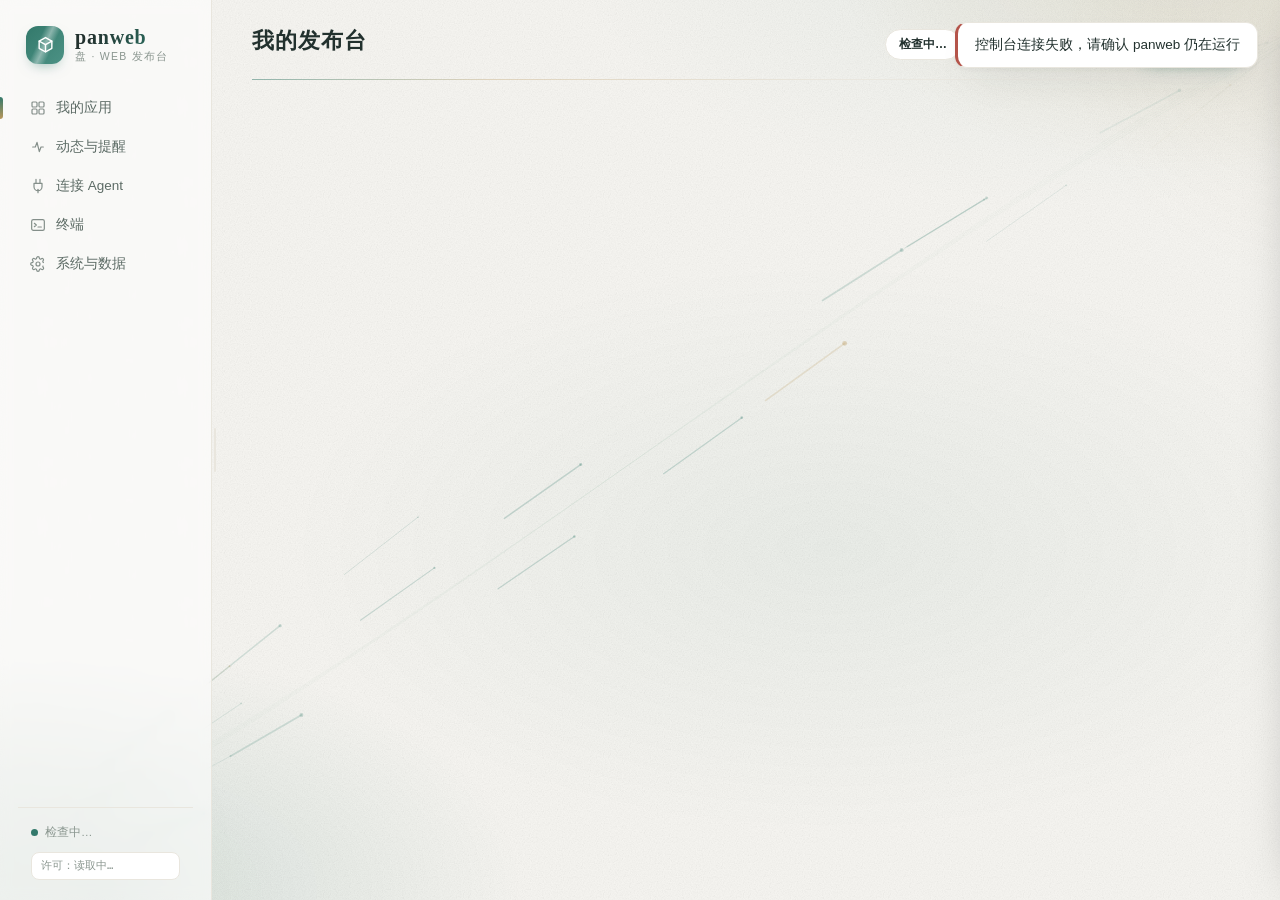
==== commit 7ef99820: "feat(console): 发布弹窗填写标题说明，卡片展示标题 控制台与 CLI 共用同一套字段和限长，避免两边语义漂移；云主机不涉及 分享页，切到该标签时隐藏这两个输入，其余布局保持不变。" ====
--- a/ui/index.html
+++ b/ui/index.html
@@ -3783,6 +3783,12 @@
 
     <div class="field"><label>应用名称（可选）</label>
       <input type="text" id="in-name" placeholder="例如 周报页面、演示版">
+    </div>
+    <div class="field" id="title-field"><label>分享页标题（可选，最多 80 字）</label>
+      <input type="text" id="in-title" maxlength="80" placeholder="默认使用应用名称">
+    </div>
+    <div class="field" id="desc-field"><label>分享页说明（可选，最多 300 字）</label>
+      <input type="text" id="in-desc" maxlength="300" placeholder="默认使用内置说明">
     </div>
     <div class="field" id="pin-field"><label>访问口令（可选，打开网址需先输入）</label>
       <input type="text" id="in-pin" placeholder="留空则公开访问；例如 8668" maxlength="32">
@@ -3923,7 +3929,7 @@
         </button>
       </div>
       <div class="d-field" id="dw-share-desc-row" style="display:none;margin-top:9px">
-        <input type="text" id="dw-share-desc" maxlength="120" placeholder="分享页说明（可选，例如：给客户看的演示版）">
+        <input type="text" id="dw-share-desc" maxlength="300" placeholder="分享页说明（可选，例如：给客户看的演示版）">
         <button class="btn btn-sm" onclick="saveShareDesc()">保存</button>
       </div>
       <div class="d-hint" id="dw-share-hint"></div>
@@ -4186,7 +4192,7 @@
       '<div class="app-ic">' + (a.kind === "pages"
         ? '<svg viewBox="0 0 24 24" fill="none" stroke="currentColor" stroke-width="1.8" stroke-linecap="round" stroke-linejoin="round"><path d="M14 2H6a2 2 0 00-2 2v16a2 2 0 002 2h12a2 2 0 002-2V8z"/><path d="M14 2v6h6"/></svg>'
         : '<svg viewBox="0 0 24 24" fill="none" stroke="currentColor" stroke-width="1.8" stroke-linecap="round"><circle cx="12" cy="12" r="9"/><path d="M3 12h18M12 3a13.5 13.5 0 010 18M12 3a13.5 13.5 0 000 18"/></svg>') + '</div>' +
-      '<div class="app-name">' + esc(a.name) + '</div>' +
+      '<div class="app-name">' + esc(a.title || a.name) + '</div>' +
       '<span class="kind-badge">' + (a.kind === "pages" ? "只读网页" : "端口 " + a.target) + '</span>' +
       checkBadge(a) +
     '</div>' +
@@ -4344,6 +4350,8 @@
   pubTab = tab || "port";
   switchTab(pubTab);
   document.getElementById("in-name").value = "";
+  document.getElementById("in-title").value = "";
+  document.getElementById("in-desc").value = "";
   document.getElementById("in-port").value = "";
   document.getElementById("in-folder").value = "";
   document.getElementById("in-project").value = "";
@@ -4392,6 +4400,8 @@
   document.getElementById("pane-project").style.display = tab === "project" ? "" : "none";
   document.getElementById("pane-cloud").style.display = tab === "cloud" ? "" : "none";
   document.getElementById("pin-field").style.display = tab === "cloud" ? "none" : "";
+  document.getElementById("title-field").style.display = tab === "cloud" ? "none" : "";
+  document.getElementById("desc-field").style.display = tab === "cloud" ? "none" : "";
   document.getElementById("share-line").style.display = tab === "cloud" ? "none" : "flex";
   document.getElementById("share-hint").style.display = tab === "cloud" ? "none" : "";
   document.getElementById("in-share").disabled = tab === "pages";
@@ -4520,23 +4530,25 @@
   const pin = document.getElementById("in-pin").value.trim() || null;
   const expires = document.getElementById("in-exp").value || null;
   const share = document.getElementById("in-share").checked;
+  const title = document.getElementById("in-title").value.trim() || null;
+  const desc = document.getElementById("in-desc").value.trim() || null;
   let path, body;
   if (pubTab === "port") {
     const port = parseInt(document.getElementById("in-port").value, 10);
     if (!port) {
       // 留空不拦：服务端会挑上次端口或唯一候选；拿不准时会直接告诉我们
-      body = {port: null, name: document.getElementById("in-name").value.trim() || null, pin, expires, share};
+      body = {port: null, name: document.getElementById("in-name").value.trim() || null, pin, expires, share, title, desc};
       path = "/api/publish";
     } else {
       if (selPortRisky && String(port) === String(selPort) && !document.getElementById("risk-ack").checked)
         return toast("请先勾选「我了解风险」", false);
-      body = {port, name: document.getElementById("in-name").value.trim() || null, pin, expires, share};
+      body = {port, name: document.getElementById("in-name").value.trim() || null, pin, expires, share, title, desc};
       path = "/api/publish";
     }
   } else if (pubTab === "pages") {
     const folder = document.getElementById("in-folder").value.trim();
     if (!folder) return toast("请输入文件夹路径", false);
-    body = {folder, name: document.getElementById("in-name").value.trim() || null, pin, expires, share: true};
+    body = {folder, name: document.getElementById("in-name").value.trim() || null, pin, expires, share: true, title, desc};
     path = "/api/pages";
   } else if (pubTab === "cloud") {
     const fileEl = document.getElementById("in-files");
@@ -4568,7 +4580,7 @@
     if (detected && (detected.type === "python" || detected.type === "unknown"))
       return toast(detected.detail, false);
     body = {folder, name: document.getElementById("in-name").value.trim() || null,
-            share, pin, expires};
+            share, pin, expires, title, desc};
     path = "/api/run";
   }
   hidePubError();
@@ -4746,7 +4758,7 @@
         ? '<button class="btn btn-sm" onclick="bindDomain(null)">解绑固定域名</button>'
         : '<button class="btn btn-sm" onclick="bindDomain(' + jsq(currentDrawerId) + ')">设为固定域名应用</button>')
     : "";
-  document.getElementById("dw-name").textContent = a.name;
+  document.getElementById("dw-name").textContent = a.title || a.name;
   document.getElementById("dw-kind").textContent = a.kind === "pages" ? "只读网页" : "端口 " + a.target;
   document.getElementById("dw-url").textContent = a.url;
   const src = a.kind === "pages" ? a.target : "127.0.0.1:" + a.target;
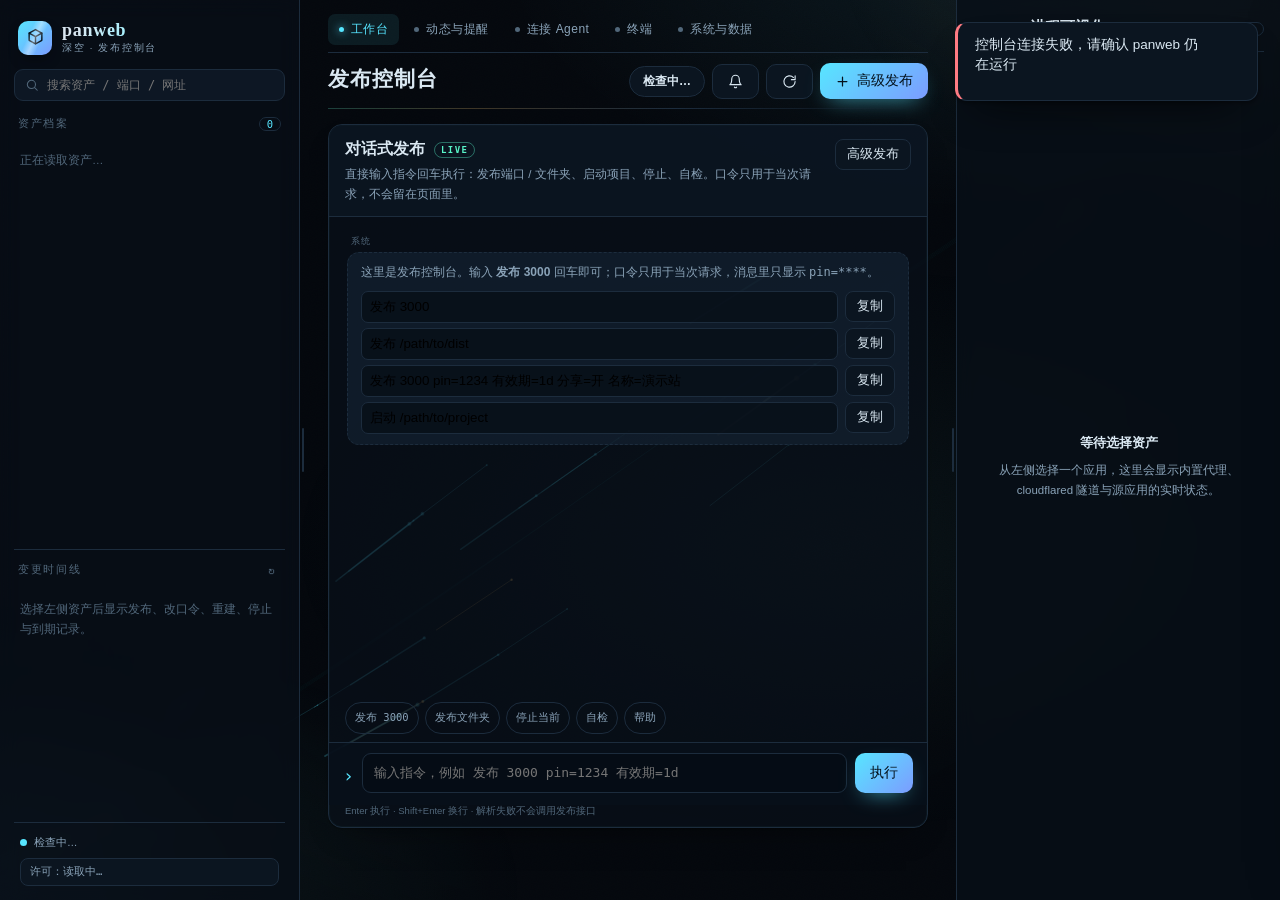
==== commit 9aacee38: "build(ui): 重建单文件 ui/index.html" ====
--- a/ui/index.html
+++ b/ui/index.html
@@ -1,10 +1,10 @@
 <!DOCTYPE html>
 <!-- 生成文件，请勿直接编辑：由 tools/build_ui.py 从 ui/src/ 组装；改样式或脚本请动 ui/src/，然后运行 python3 tools/build_ui.py -->
-<html lang="zh-CN">
+<html lang="zh-CN" data-theme="dark">
 <head>
 <meta charset="UTF-8">
 <meta name="viewport" content="width=device-width, initial-scale=1.0">
-<title>panweb · 发布台</title>
+<title>panweb · 深空发布控制台</title>
 <link rel="icon" type="image/png" href="/favicon.png">
 <script>
 //---------------------------------------------------------------------
@@ -2916,6 +2916,538 @@
     .license-banner { align-items: flex-start; flex-direction: column; }
   }
 
+/* ================= 三栏深空工作台：布局与组件 ================= */
+:root {
+  --rail-w: 300px;
+  --viz-w: 324px;
+  --console-pad: 18px;
+}
+
+body {
+  display: flex;
+  align-items: stretch;
+  overflow-x: hidden;
+}
+
+/* ---------- 左栏：资产档案 ---------- */
+.rail {
+  width: var(--rail-w);
+  flex: 0 0 var(--rail-w);
+  height: 100vh;
+  position: sticky;
+  top: 0;
+  display: flex;
+  flex-direction: column;
+  min-height: 0;
+  padding: 20px 14px 14px;
+  border-right: 1px solid var(--border);
+  background: rgba(8, 15, 24, .78);
+  backdrop-filter: blur(10px);
+  z-index: 25;
+}
+.rail-top { display: flex; align-items: flex-start; justify-content: space-between; }
+.rail .brand { padding: 0 4px 14px; gap: 10px; }
+.rail .brand-mark { width: 34px; height: 34px; border-radius: 10px; }
+.rail .brand-name { font-size: 18px; }
+.rail .brand-sub { font-size: 9.5px; letter-spacing: .18em; }
+.drawer-x {
+  display: none; border: 1px solid var(--border); background: transparent;
+  color: var(--muted); width: 32px; height: 32px; border-radius: 8px;
+  font-size: 20px; line-height: 1; cursor: pointer;
+}
+.rail-search {
+  display: flex; align-items: center; gap: 8px;
+  border: 1px solid var(--border); border-radius: 9px;
+  padding: 8px 10px; margin-bottom: 14px;
+  background: rgba(16, 27, 40, .8);
+}
+.rail-search svg { width: 14px; height: 14px; color: var(--faint); flex-shrink: 0; }
+.rail-search input {
+  width: 100%; border: 0; outline: none; background: transparent;
+  color: var(--ink); font-family: var(--mono); font-size: 12px;
+}
+.rail-head {
+  display: flex; align-items: center; justify-content: space-between;
+  padding: 2px 4px 8px; font-size: 10.5px; letter-spacing: .16em;
+  color: var(--faint); text-transform: uppercase;
+}
+.rail-head-timeline { margin-top: 12px; border-top: 1px solid var(--border); padding-top: 10px; }
+.rail-count {
+  font-family: var(--mono); color: var(--accent); border: 1px solid var(--border);
+  border-radius: 999px; padding: 0 7px; letter-spacing: 0;
+}
+.rail-mini {
+  border: 0; background: none; color: var(--faint); cursor: pointer;
+  font-size: 14px; padding: 2px 6px; border-radius: 6px;
+}
+.rail-mini:hover { color: var(--accent); background: var(--accent-soft); }
+.rail-empty { font-size: 11.5px; color: var(--faint); line-height: 1.7; padding: 12px 6px; }
+
+.asset-list { flex: 0 1 46%; overflow-y: auto; min-height: 90px; padding-right: 2px; }
+.asset-item {
+  width: 100%; display: flex; align-items: flex-start; gap: 9px;
+  text-align: left; cursor: pointer; border: 1px solid transparent;
+  border-radius: 10px; padding: 9px 9px; margin-bottom: 5px;
+  background: transparent; color: var(--ink); font-family: var(--sans);
+  min-height: 48px; transition: border-color .2s, background .2s;
+}
+.asset-item:hover { border-color: var(--border); background: rgba(30, 48, 64, .5); }
+.asset-item.active { border-color: var(--accent); background: rgba(35, 65, 78, .52); }
+.asset-dot { width: 8px; height: 8px; border-radius: 50%; margin-top: 5px; flex-shrink: 0; }
+.asset-dot.online { background: #58f5c8; }
+.asset-dot.offline { background: #7d8a96; }
+.asset-dot.expired { background: #f0b45a; }
+.asset-dot.hosted { background: #8da8ff; }
+.asset-body { flex: 1; min-width: 0; }
+.asset-name {
+  font-size: 13px; font-weight: 600; white-space: nowrap;
+  overflow: hidden; text-overflow: ellipsis;
+}
+.asset-meta {
+  display: flex; gap: 7px; margin-top: 3px; font-family: var(--mono);
+  font-size: 10px; color: var(--faint); white-space: nowrap; overflow: hidden;
+}
+.asset-meta .asset-state { color: var(--muted); }
+.asset-meta .asset-state.online { color: #58f5c8; }
+.asset-meta .asset-state.expired { color: #f0b45a; }
+.asset-meta .asset-state.hosted { color: #8da8ff; }
+.asset-pv { font-family: var(--mono); font-size: 10px; color: var(--faint); flex-shrink: 0; }
+
+.asset-timeline {
+  flex: 1; overflow-y: auto; min-height: 100px; padding-right: 2px;
+}
+.tl-item {
+  display: flex; gap: 8px; padding: 7px 5px;
+  border-bottom: 1px dashed var(--border); font-size: 11px;
+}
+.tl-item:last-child { border-bottom: 0; }
+.tl-time { font-family: var(--mono); font-size: 9.5px; color: var(--faint); flex-shrink: 0; padding-top: 2px; }
+.tl-body { min-width: 0; }
+.tl-label { color: var(--ink); line-height: 1.5; }
+.tl-detail { color: var(--muted); font-family: var(--mono); font-size: 9.5px; word-break: break-all; margin-top: 2px; }
+.tl-type { color: var(--accent); }
+
+.rail .sidebar-env { padding: 10px 6px 0; margin-top: 8px; font-size: 10.5px; line-height: 1.8; }
+.rail .env-license { margin-top: 6px; }
+
+/* ---------- 中栏：导航 + 对话 ---------- */
+.main { flex: 1; min-width: 0; max-width: none; padding: 14px 22px 40px; }
+.topbar {
+  display: flex; flex-direction: column; align-items: stretch; gap: 10px;
+  padding-bottom: 10px; margin-bottom: 14px; border-bottom: 1px solid var(--border);
+}
+.topbar-nav {
+  display: flex; gap: 4px; overflow-x: auto; scrollbar-width: none;
+  border-bottom: 1px solid var(--border); padding-bottom: 7px;
+}
+.topbar-nav::-webkit-scrollbar { display: none; }
+.topbar-nav a {
+  display: inline-flex; align-items: center; gap: 7px; text-decoration: none;
+  color: var(--muted); font-size: 12px; padding: 7px 11px; border-radius: 7px;
+  white-space: nowrap; letter-spacing: .04em; transition: background .2s, color .2s;
+}
+.topbar-nav a:hover { color: var(--ink); background: var(--accent-soft); }
+.topbar-nav a.active { color: var(--accent); background: var(--accent-soft); }
+.nav-led { width: 5px; height: 5px; border-radius: 50%; background: var(--faint); }
+.topbar-nav a.active .nav-led { background: var(--accent); box-shadow: 0 0 8px var(--accent); }
+.topbar-nav, .topbar-main { width: 100%; min-width: 0; }
+.topbar-main { display: flex; align-items: center; justify-content: space-between; gap: 14px; flex-wrap: wrap; }
+.topbar-title { flex: 1 1 200px; min-width: 0; }
+.topbar-title h1 { font-family: var(--serif); font-size: 21px; font-weight: 600; letter-spacing: .03em; }
+.topbar-sub { font-size: 11.5px; color: var(--muted); margin-top: 4px; white-space: nowrap; overflow: hidden; text-overflow: ellipsis; }
+.topbar-sub .warn-text { color: var(--danger); }
+.topbar-actions { display: flex; gap: 7px; align-items: center; flex-shrink: 0; flex-wrap: wrap; }
+.drawer-btn { display: none; }
+
+.workbench { min-height: 520px; }
+.conv {
+  display: flex; flex-direction: column; min-height: 0;
+  height: calc(100vh - 196px);
+  border: 1px solid var(--border); border-radius: 14px;
+  background: rgba(9, 17, 27, .7); overflow: hidden;
+}
+.conv-head {
+  display: flex; align-items: flex-start; justify-content: space-between; gap: 12px;
+  padding: 14px 16px 12px; border-bottom: 1px solid var(--border);
+  background: rgba(14, 26, 39, .6);
+}
+.conv-title { font-family: var(--serif); font-size: 15.5px; font-weight: 600; display: flex; align-items: center; gap: 9px; }
+.conv-live {
+  font-family: var(--mono); font-size: 9px; letter-spacing: .16em;
+  color: #58f5c8; border: 1px solid rgba(88, 245, 200, .4);
+  padding: 2px 6px; border-radius: 999px;
+}
+.conv-head > div { min-width: 0; }
+.conv-head .btn { white-space: nowrap; flex-shrink: 0; }
+.conv-sub { font-size: 11.5px; color: var(--muted); line-height: 1.7; margin-top: 5px; max-width: 620px; }
+
+.chat-log { flex: 1; overflow-y: auto; padding: 18px 18px 8px; min-height: 140px; }
+.msg { max-width: 86%; margin-bottom: 12px; animation: msg-rise .28s ease both; }
+.msg.user { margin-left: auto; }
+.msg.system { max-width: 100%; }
+.msg .bubble {
+  padding: 10px 13px; border-radius: 12px; font-size: 13px; line-height: 1.65;
+  border: 1px solid var(--border); background: rgba(20, 34, 49, .72); color: var(--ink);
+  white-space: pre-wrap; word-break: break-word;
+}
+.msg.user .bubble {
+  background: rgba(45, 84, 100, .62); border-color: rgba(87, 230, 255, .3);
+  border-bottom-right-radius: 4px;
+}
+.msg.step .bubble {
+  font-family: var(--mono); font-size: 11.5px; color: var(--muted);
+  background: transparent; border-style: dashed; border-bottom-left-radius: 4px;
+}
+.msg.step .bubble::before { content: "◇ "; color: var(--accent); }
+.msg.success .bubble { border-color: rgba(88, 245, 200, .38); background: rgba(18, 52, 48, .55); }
+.msg.error .bubble { border-color: rgba(240, 110, 110, .45); background: rgba(58, 24, 30, .55); }
+.msg.system .bubble { color: var(--muted); font-size: 12px; border-style: dashed; }
+.msg-role {
+  font-family: var(--mono); font-size: 9px; letter-spacing: .12em;
+  color: var(--faint); margin: 0 4px 4px;
+}
+.msg.user .msg-role { text-align: right; }
+.msg-actions { display: flex; flex-wrap: wrap; gap: 6px; margin-top: 9px; }
+.msg-actions .btn { font-size: 11.5px; padding: 5px 9px; }
+.receipt { display: grid; gap: 7px; margin-top: 8px; }
+.receipt-url {
+  font-family: var(--mono); font-size: 11.5px; color: var(--accent);
+  word-break: break-all; background: rgba(6, 14, 22, .7);
+  border: 1px solid var(--border); border-radius: 8px; padding: 7px 9px;
+}
+.receipt-qr { display: flex; gap: 12px; align-items: center; margin-top: 4px; }
+.receipt-qr svg { width: 92px; height: 92px; background: #fff; border-radius: 7px; padding: 4px; }
+.receipt-qr .qr-note { font-size: 10.5px; color: var(--faint); line-height: 1.6; }
+.err-hint { color: var(--muted); font-size: 11.5px; margin-top: 5px; }
+.example-list { display: flex; flex-direction: column; gap: 5px; margin-top: 8px; }
+.example-row {
+  display: flex; align-items: center; gap: 7px;
+  font-family: var(--mono); font-size: 11px; color: var(--accent);
+}
+.example-row .ex {
+  flex: 1; background: rgba(6, 14, 22, .7); border: 1px solid var(--border);
+  border-radius: 7px; padding: 6px 8px; word-break: break-all; text-align: left;
+}
+.example-row .ex:hover { border-color: var(--accent); }
+
+.cmd-hints { display: flex; gap: 6px; flex-wrap: wrap; padding: 0 16px 8px; }
+.cmd-chip {
+  border: 1px solid var(--border); background: transparent; color: var(--muted);
+  font-family: var(--mono); font-size: 10.5px; padding: 5px 9px; border-radius: 999px;
+  cursor: pointer; min-height: 32px; transition: all .2s;
+}
+.cmd-chip:hover { color: var(--accent); border-color: var(--accent); }
+.conv-composer {
+  display: flex; align-items: flex-end; gap: 8px;
+  padding: 10px 14px 12px; border-top: 1px solid var(--border);
+  background: rgba(8, 16, 26, .85);
+}
+.cmd-prompt { color: var(--accent); font-family: var(--mono); font-size: 18px; padding-bottom: 7px; }
+.conv-composer textarea {
+  flex: 1; resize: none; min-height: 40px; max-height: 128px;
+  border: 1px solid var(--border); border-radius: 9px;
+  background: rgba(5, 12, 20, .8); color: var(--ink);
+  padding: 9px 11px; font-family: var(--mono); font-size: 13px; line-height: 1.5;
+  outline: none;
+}
+.conv-composer textarea:focus { border-color: var(--accent); }
+.conv-composer .cmd-run { min-height: 40px; }
+.conv-foot { font-size: 9.5px; color: var(--faint); padding: 0 16px 9px; }
+
+/* ---------- 右栏：进程 ---------- */
+.viz {
+  width: var(--viz-w); flex: 0 0 var(--viz-w); height: 100vh; position: sticky; top: 0;
+  border-left: 1px solid var(--border); background: rgba(8, 15, 24, .82);
+  backdrop-filter: blur(10px); display: flex; flex-direction: column;
+  min-height: 0; padding: 18px 16px; overflow-y: auto; z-index: 24;
+}
+.viz-head { display: flex; align-items: baseline; gap: 8px; padding-bottom: 14px; border-bottom: 1px solid var(--border); }
+.viz-kicker { font-family: var(--mono); font-size: 9px; letter-spacing: .18em; color: var(--faint); }
+.viz-head b { font-family: var(--serif); font-size: 15px; }
+.viz-live { margin-left: auto; font-family: var(--mono); font-size: 9px; color: var(--accent); border: 1px solid var(--border); border-radius: 999px; padding: 1px 6px; }
+.viz-empty { flex: 1; display: flex; flex-direction: column; align-items: center; justify-content: center; text-align: center; gap: 9px; padding: 30px 10px; }
+.viz-empty b { font-size: 13px; }
+.viz-empty p { font-size: 11.5px; color: var(--muted); line-height: 1.7; max-width: 240px; }
+.viz-radar { width: 66px; height: 66px; border-radius: 50%; border: 1px solid var(--border); display: grid; place-items: center; }
+.viz-radar span { width: 8px; height: 8px; border-radius: 50%; background: var(--accent); opacity: .4; }
+.viz-panel { display: flex; flex-direction: column; gap: 13px; padding-top: 14px; }
+.viz-title-row { display: flex; justify-content: space-between; align-items: flex-start; gap: 8px; }
+.viz-name { font-size: 15px; font-weight: 600; line-height: 1.4; }
+.viz-url { font-family: var(--mono); font-size: 10px; color: var(--muted); word-break: break-all; margin-top: 3px; }
+.viz-badge {
+  font-family: var(--mono); font-size: 9.5px; border: 1px solid var(--border);
+  border-radius: 999px; padding: 2px 7px; color: var(--muted); flex-shrink: 0;
+}
+.viz-badge.online { color: #58f5c8; border-color: rgba(88, 245, 200, .4); }
+.viz-badge.expired { color: #f0b45a; border-color: rgba(240, 180, 90, .4); }
+.viz-badge.offline { color: #a4adb6; }
+.viz-graph { display: flex; flex-direction: column; align-items: stretch; padding: 4px 0; }
+.viz-node {
+  display: flex; align-items: center; gap: 10px; position: relative;
+  border: 1px solid var(--border); border-radius: 10px;
+  padding: 10px 11px; background: rgba(12, 23, 35, .7);
+  transition: border-color .25s, opacity .25s;
+}
+.viz-node b { display: block; font-size: 12.5px; }
+.viz-detail { display: block; font-family: var(--mono); font-size: 9.5px; color: var(--faint); margin-top: 2px; }
+.viz-dot {
+  width: 10px; height: 10px; border-radius: 50%; flex-shrink: 0;
+  border: 2px solid #6b7884; background: transparent; position: relative;
+}
+.viz-node.online { border-color: rgba(88, 245, 200, .35); }
+.viz-node.online .viz-dot { border-color: #58f5c8; background: #58f5c8; }
+.viz-node.offline { opacity: .62; }
+.viz-node.offline .viz-dot { border-color: #6b7884; background: #6b7884; }
+.viz-node.unknown { border-style: dashed; }
+.viz-node.disabled { opacity: .5; border-style: dashed; }
+.viz-node.disabled .viz-dot { border-style: dashed; }
+.viz-link { height: 20px; display: flex; justify-content: center; position: relative; }
+.viz-link span {
+  display: block; width: 0; height: 100%; border-left: 1px dashed var(--border);
+}
+.viz-link.flow span { border-left-color: var(--accent); }
+.viz-metrics { display: grid; grid-template-columns: 1fr 1fr; gap: 7px; }
+.viz-metric {
+  border: 1px solid var(--border); border-radius: 9px; padding: 8px 10px;
+  background: rgba(12, 23, 35, .55);
+}
+.viz-metric span { display: block; font-size: 9.5px; color: var(--faint); }
+.viz-metric b { display: block; font-family: var(--mono); font-size: 13px; margin-top: 2px; color: var(--ink); }
+.viz-section-title { font-size: 10px; letter-spacing: .14em; color: var(--faint); text-transform: uppercase; margin-top: 2px; }
+.viz-visitors { display: flex; flex-direction: column; gap: 5px; max-height: 170px; overflow-y: auto; }
+.viz-visitor { font-size: 11px; color: var(--muted); border-bottom: 1px dashed var(--border); padding: 5px 2px; display: flex; gap: 7px; }
+.viz-visitor .v-name { flex: 1; min-width: 0; overflow: hidden; text-overflow: ellipsis; white-space: nowrap; color: var(--ink); }
+.viz-visitor .v-meta { font-family: var(--mono); font-size: 9px; color: var(--faint); }
+.viz-foot { display: flex; gap: 7px; border-top: 1px solid var(--border); padding-top: 11px; margin-top: auto; }
+
+/* ---------- 抽屉遮罩 ---------- */
+.drawer-backdrop {
+  display: none; position: fixed; inset: 0; background: rgba(2, 6, 12, .62);
+  z-index: 60; backdrop-filter: blur(2px);
+}
+body.rail-open #rail-backdrop, body.viz-open #viz-backdrop { display: block; }
+
+/* ---------- 移动端 / 窄屏 ---------- */
+@media (max-width: 900px) {
+  body { display: block; }
+  .rail {
+    position: fixed; left: 0; top: 0; bottom: 0; height: 100vh;
+    width: min(86vw, 340px); flex-basis: auto; transform: translateX(-102%);
+    transition: transform .28s ease; z-index: 70; box-shadow: 18px 0 50px -20px #000;
+  }
+  body.rail-open .rail { transform: translateX(0); }
+  .rail .drawer-x { display: block; }
+  .viz {
+    position: fixed; left: 0; right: 0; bottom: 0; top: auto; height: 68vh;
+    width: auto; flex-basis: auto; transform: translateY(104%);
+    transition: transform .28s ease; z-index: 70; border-left: 0;
+    border-top: 1px solid var(--accent); border-radius: 16px 16px 0 0;
+    box-shadow: 0 -18px 50px -20px #000;
+  }
+  body.viz-open .viz { transform: translateY(0); }
+  .viz .drawer-x { display: block; }
+  .drag-h { display: none; }
+  .main { padding: 10px 12px 84px; }
+  .topbar-nav a { min-height: 44px; }
+  .topbar-actions { flex-shrink: 1; gap: 6px; }
+  .topbar-actions .drawer-btn { display: inline-flex; min-height: 48px; }
+  .topbar-actions .btn { min-height: 48px; }
+  .conv { height: calc(100dvh - 250px); min-height: 420px; }
+  .conv-composer textarea { font-size: 16px; min-height: 48px; }
+  .conv-composer .cmd-run { min-height: 48px; }
+  .cmd-chip { min-height: 40px; }
+  .msg { max-width: 94%; }
+  .asset-item, .rail-search, .rail-mini { min-height: 48px; }
+  .rail-search input { font-size: 16px; }
+  .viz .btn { min-height: 48px; }
+}
+
+/* ================= 深空主题与动效（固定深色） ================= */
+html[data-theme="dark"] {
+  --bg: #05080d;
+  --surface: #0b1520;
+  --ink: #dae8f2;
+  --muted: #8aa3b8;
+  --faint: #51677a;
+  --accent: #57e6ff;
+  --accent-deep: #9af2ff;
+  --accent-soft: rgba(87, 230, 255, .09);
+  --gold: #ffc66b;
+  --gold-soft: rgba(255, 198, 107, .1);
+  --danger: #ff7b83;
+  --danger-soft: rgba(255, 123, 131, .1);
+  --border: #1c2c3d;
+  --radius: 12px;
+  --shadow: 0 1px 2px rgba(0, 0, 0, .35), 0 14px 34px -22px rgba(0, 0, 0, .75);
+  --shadow-lift: 0 2px 4px rgba(0, 0, 0, .4), 0 22px 44px -22px rgba(0, 0, 0, .85);
+}
+html[data-theme="dark"] body {
+  background:
+    radial-gradient(820px 460px at 78% -8%, rgba(87, 230, 255, .08), transparent 62%),
+    radial-gradient(640px 420px at -8% 104%, rgba(124, 156, 255, .07), transparent 60%),
+    var(--bg);
+}
+html[data-theme="dark"] ::selection { background: rgba(87, 230, 255, .24); }
+
+/* 细网格 + 极淡扫描线：固定层，不参与布局 */
+[hidden] { display: none !important; }
+body::before {
+  content: "";
+  position: fixed; inset: 0; z-index: 0; pointer-events: none;
+  background-image:
+    linear-gradient(rgba(87, 230, 255, .035) 1px, transparent 1px),
+    linear-gradient(90deg, rgba(87, 230, 255, .035) 1px, transparent 1px);
+  background-size: 44px 44px, 44px 44px;
+  mask-image: radial-gradient(ellipse at 50% 45%, #000 35%, transparent 88%);
+}
+body::after {
+  content: "";
+  position: fixed; inset: 0; z-index: 0; pointer-events: none;
+  background: repeating-linear-gradient(
+    to bottom, rgba(120, 220, 255, .028) 0 1px, transparent 1px 4px
+  );
+  animation: scan-drift 60s linear infinite;
+  will-change: transform;
+}
+@keyframes scan-drift {
+  0% { transform: translateY(-2px); }
+  100% { transform: translateY(2px); }
+}
+
+.main { position: relative; z-index: 2; }
+.rail, .viz { position: sticky; }
+@media (max-width: 900px) {
+  .rail, .viz { position: fixed; }
+}
+
+/* 面板质感：细边框 + 克制辉光 */
+.card, .conv, .viz-node, .viz-metric, .asset-item.active {
+  box-shadow: inset 0 0 0 1px rgba(87, 230, 255, .03), var(--shadow);
+}
+.card { background: rgba(10, 19, 30, .7); }
+.btn-primary {
+  background: linear-gradient(135deg, #57e6ff, #7c9cff);
+  color: #04121d;
+  box-shadow: 0 8px 22px -10px rgba(87, 230, 255, .75);
+}
+.brand-mark {
+  background: linear-gradient(135deg, #57e6ff, #7c9cff);
+  color: #04121d;
+  box-shadow: 0 6px 18px -8px rgba(87, 230, 255, .8);
+}
+.btn:hover { border-color: var(--accent); }
+
+/* 旧浅色硬编码的深色等价 */
+html[data-theme="dark"] .say,
+html[data-theme="dark"] .chip,
+html[data-theme="dark"] .kind-badge,
+html[data-theme="dark"] .check-badge,
+html[data-theme="dark"] .url-row,
+html[data-theme="dark"] .qr-panel,
+html[data-theme="dark"] .field input,
+html[data-theme="dark"] .public-note,
+html[data-theme="dark"] .cand,
+html[data-theme="dark"] .tabs,
+html[data-theme="dark"] .license-key {
+  background: #0c1824;
+  color: var(--ink);
+  border-color: var(--border);
+}
+html[data-theme="dark"] .say,
+html[data-theme="dark"] .chip { color: var(--muted); }
+html[data-theme="dark"] .chip:hover { color: var(--accent); background: var(--accent-soft); }
+
+/* 节点呼吸：只动 transform/opacity，不触发布局 */
+.viz-node.online .viz-dot::after {
+  content: "";
+  position: absolute; inset: -5px; border-radius: 50%;
+  border: 1px solid rgba(88, 245, 200, .72);
+  animation: node-breath 2.6s ease-in-out infinite;
+  will-change: transform, opacity;
+}
+@keyframes node-breath {
+  0%, 100% { transform: scale(.72); opacity: .8; }
+  50% { transform: scale(1.35); opacity: .18; }
+}
+.viz-node.online { box-shadow: 0 0 18px -9px rgba(88, 245, 200, .8); }
+
+/* 连线流动：只动 transform/opacity */
+.viz-link.flow span { position: relative; border-left-color: rgba(87, 230, 255, .55); }
+.viz-link.flow span::after {
+  content: "";
+  position: absolute; left: -2px; top: 0; width: 3px; height: 4px;
+  border-radius: 2px; background: var(--accent);
+  animation: link-flow 2.2s linear infinite;
+  will-change: transform, opacity;
+}
+@keyframes link-flow {
+  0% { transform: translateY(0); opacity: 0; }
+  18% { opacity: .9; }
+  82% { opacity: .9; }
+  100% { transform: translateY(16px); opacity: 0; }
+}
+
+/* 活跃指示与消息入场 */
+.conv-live { animation: live-blink 2.8s ease-in-out infinite; }
+@keyframes live-blink {
+  0%, 100% { opacity: .55; }
+  50% { opacity: 1; }
+}
+@keyframes msg-rise {
+  from { transform: translateY(7px); opacity: 0; }
+  to { transform: translateY(0); opacity: 1; }
+}
+.msg { will-change: transform, opacity; }
+
+/* 页面隐藏时暂停所有装饰动效（轮询本身也在 boot.js 里暂停） */
+body.page-hidden .viz-node.online .viz-dot::after,
+body.page-hidden .viz-link.flow span::after,
+body.page-hidden .conv-live,
+body.page-hidden::after {
+  animation-play-state: paused;
+}
+
+/* 降低动效：静态等价态 */
+@media (prefers-reduced-motion: reduce) {
+  body::after, .viz-node.online .viz-dot::after, .viz-link.flow span::after,
+  .conv-live, .msg, .viz-node.online {
+    animation: none !important;
+    transition: none !important;
+  }
+  .viz-node.online .viz-dot::after { opacity: .28; transform: scale(1.05); }
+}
+body.low-power body::after,
+body.low-power .viz-node.online .viz-dot::after,
+body.low-power .viz-link.flow span::after,
+body.low-power .conv-live,
+body.low-power .msg {
+  animation: none !important;
+}
+
+/* 非工作台页：右栏收起；终端页左右都收起 */
+body[data-page="feed"] .viz,
+body[data-page="agents"] .viz,
+body[data-page="system"] .viz,
+body[data-page="feed"] .viz-drag,
+body[data-page="agents"] .viz-drag,
+body[data-page="system"] .viz-drag,
+body[data-page="feed"] #viz-backdrop,
+body[data-page="agents"] #viz-backdrop,
+body[data-page="system"] #viz-backdrop { display: none; }
+
+body[data-page="term"] .rail,
+body[data-page="term"] .rail-drag,
+body[data-page="term"] .viz,
+body[data-page="term"] .viz-drag,
+body[data-page="term"] #rail-backdrop,
+body[data-page="term"] #viz-backdrop { display: none; }
+
+/* 终端 / 全幅功能页的面板质感 */
+body[data-page="term"] .main,
+body[data-page="feed"] .main,
+body[data-page="agents"] .main,
+body[data-page="system"] .main { padding-bottom: 48px; }
+
 /* ---------- 终端页：伪终端画面（xterm.js 渲染，控制台只搬字节） ---------- */
 /* 这一页以终端为主体：整张卡片撑满可视区，画面区吃掉所有剩余高度 */
 #page-term.show {
@@ -3463,41 +3995,38 @@
 <!-- 氛围层：隧道流线粒子（纯装饰，不吃事件；终端页会自动停笔） -->
 <canvas id="fx" aria-hidden="true"></canvas>
 
-<!-- ======= 侧栏 ======= -->
-<aside class="sidebar">
-  <div class="brand">
-    <div class="brand-mark">
-      <svg viewBox="0 0 24 24" width="19" height="19" fill="none" stroke="currentColor" stroke-width="1.8" stroke-linecap="round" stroke-linejoin="round">
-        <path d="M12 2l8 4.5v9L12 20l-8-4.5v-9L12 2z"/><path d="M12 11v9"/><path d="M12 11l8-4.5M12 11L4 6.5"/>
-      </svg>
+<!-- ======= 左栏：历史与资产 ======= -->
+<aside class="rail" id="asset-rail" aria-label="历史与资产">
+  <div class="rail-top">
+    <div class="brand">
+      <div class="brand-mark">
+        <svg viewBox="0 0 24 24" width="19" height="19" fill="none" stroke="currentColor" stroke-width="1.8" stroke-linecap="round" stroke-linejoin="round">
+          <path d="M12 2l8 4.5v9L12 20l-8-4.5v-9L12 2z"/><path d="M12 11v9"/><path d="M12 11l8-4.5M12 11L4 6.5"/>
+        </svg>
+      </div>
+      <div>
+        <div class="brand-name">panweb</div>
+        <div class="brand-sub">深空 · 发布控制台</div>
+      </div>
     </div>
-    <div>
-      <div class="brand-name">panweb</div>
-      <div class="brand-sub">盘 · WEB 发布台</div>
-    </div>
+    <button class="drawer-x" id="rail-close" onclick="closeDrawers()" aria-label="关闭资产栏">×</button>
   </div>
-  <nav class="nav">
-    <a class="active" data-page="apps">
-      <svg viewBox="0 0 24 24" fill="none" stroke="currentColor" stroke-width="1.8" stroke-linecap="round" stroke-linejoin="round"><rect x="3" y="3" width="7.5" height="7.5" rx="1.5"/><rect x="13.5" y="3" width="7.5" height="7.5" rx="1.5"/><rect x="3" y="13.5" width="7.5" height="7.5" rx="1.5"/><rect x="13.5" y="13.5" width="7.5" height="7.5" rx="1.5"/></svg>
-      我的应用
-    </a>
-    <a data-page="feed">
-      <svg viewBox="0 0 24 24" fill="none" stroke="currentColor" stroke-width="1.8" stroke-linecap="round" stroke-linejoin="round"><path d="M4 12h4l2.5-7 3.5 14 2.5-7H20"/></svg>
-      动态与提醒
-    </a>
-    <a data-page="agents">
-      <svg viewBox="0 0 24 24" fill="none" stroke="currentColor" stroke-width="1.8" stroke-linecap="round" stroke-linejoin="round"><path d="M12 22v-5"/><path d="M9 8V2M15 8V2"/><path d="M6 8h12v5a6 6 0 01-12 0V8z"/></svg>
-      连接 Agent
-    </a>
-    <a data-page="term">
-      <svg viewBox="0 0 24 24" fill="none" stroke="currentColor" stroke-width="1.8" stroke-linecap="round" stroke-linejoin="round"><rect x="2.5" y="4" width="19" height="16" rx="2.5"/><path d="M6.5 9.5l3 2.5-3 2.5"/><path d="M12 15h5"/></svg>
-      终端
-    </a>
-    <a data-page="system">
-      <svg viewBox="0 0 24 24" fill="none" stroke="currentColor" stroke-width="1.8" stroke-linecap="round" stroke-linejoin="round"><circle cx="12" cy="12" r="3"/><path d="M19.4 15a1.65 1.65 0 00.33 1.82l.06.06a2 2 0 11-2.83 2.83l-.06-.06A1.65 1.65 0 0015 19.4a1.65 1.65 0 00-1 1.51V21a2 2 0 11-4 0v-.09A1.65 1.65 0 009 19.4a1.65 1.65 0 00-1.82.33l-.06.06a2 2 0 11-2.83-2.83l.06-.06A1.65 1.65 0 004.6 15a1.65 1.65 0 00-1.51-1H3a2 2 0 110-4h.09A1.65 1.65 0 004.6 9a1.65 1.65 0 00-.33-1.82l-.06-.06a2 2 0 112.83-2.83l.06.06A1.65 1.65 0 009 4.6a1.65 1.65 0 001-1.51V3a2 2 0 114 0v.09a1.65 1.65 0 001 1.51 1.65 1.65 0 001.82-.33l.06-.06a2 2 0 112.83 2.83l-.06.06A1.65 1.65 0 0019.4 9c.14.35.4.64.73.83"/></svg>
-      系统与数据
-    </a>
-  </nav>
+
+  <div class="rail-search">
+    <svg viewBox="0 0 24 24" fill="none" stroke="currentColor" stroke-width="1.8" stroke-linecap="round"><circle cx="11" cy="11" r="7"/><path d="M16.5 16.5L21 21"/></svg>
+    <input id="asset-search" type="search" placeholder="搜索资产 / 端口 / 网址" autocomplete="off" aria-label="搜索资产">
+  </div>
+
+  <div class="rail-head"><span>资产档案</span><span class="rail-count" id="asset-count">0</span></div>
+  <div class="asset-list" id="asset-list">
+    <div class="rail-empty">正在读取资产…</div>
+  </div>
+
+  <div class="rail-head rail-head-timeline"><span>变更时间线</span><button class="rail-mini" onclick="reloadTimeline()" title="刷新时间线">↻</button></div>
+  <div class="asset-timeline" id="asset-timeline">
+    <div class="rail-empty">选择左侧资产后显示发布、改口令、重建、停止与到期记录。</div>
+  </div>
+
   <div class="sidebar-env">
     <div class="env-line"><span class="mini-dot" id="side-dot"></span><span id="side-state">检查中…</span></div>
     <div class="env-ver" id="side-ver"></div>
@@ -3506,42 +4035,50 @@
   </div>
 </aside>
 
-<div class="drag-h" id="drag-side" title="拖拽调宽 · 双击复位"></div>
+<div class="drag-h rail-drag" id="drag-rail" title="拖拽调宽 · 双击复位"></div>
 
 <!-- ======= 主区 ======= -->
 <main class="main" id="top">
 
-  <!-- 顶栏：标题随页切换 + 动作 -->
+  <!-- 顶栏：全局导航 + 环境 + 动作 -->
   <header class="topbar">
-    <div>
-      <h1 id="page-title">我的发布台</h1>
-      <div class="topbar-sub" id="page-sub">正在加载…</div>
-    </div>
-    <div class="topbar-actions">
-      <span class="pill" id="env-pill"><b>检查中…</b></span>
-      <button class="btn" id="bell-btn" onclick="toggleBell(event)" title="通知">
-        <svg viewBox="0 0 24 24" fill="none" stroke="currentColor" stroke-width="1.8" stroke-linecap="round" stroke-linejoin="round"><path d="M18 8a6 6 0 00-12 0c0 7-3 9-3 9h18s-3-2-3-9"/><path d="M13.7 21a2 2 0 01-3.4 0"/></svg>
-        <span id="bell-badge">0</span>
-      </button>
-      <div class="bell-panel" id="bell-panel">
-        <div class="bell-head"><b>通知</b>
-          <span style="display:flex;gap:8px;align-items:center">
-            <button class="ctab" onclick="askNotifyPerm()" id="notify-perm-btn">开启系统通知</button>
-            <button class="ctab" onclick="markAllRead()">全部已读</button>
-          </span>
+    <nav class="topbar-nav" aria-label="主导航">
+      <a href="#" data-page="apps" class="active"><span class="nav-led"></span>工作台</a>
+      <a href="#" data-page="feed"><span class="nav-led"></span>动态与提醒</a>
+      <a href="#" data-page="agents"><span class="nav-led"></span>连接 Agent</a>
+      <a href="#" data-page="term"><span class="nav-led"></span>终端</a>
+      <a href="#" data-page="system"><span class="nav-led"></span>系统与数据</a>
+    </nav>
+    <div class="topbar-main">
+      <div class="topbar-title">
+        <h1 id="page-title">发布控制台</h1>
+        <div class="topbar-sub" id="page-sub">正在加载…</div>
+      </div>
+      <div class="topbar-actions">
+        <button class="btn drawer-btn" id="assets-toggle" onclick="openRail()" aria-label="打开资产栏">资产</button>
+        <button class="btn drawer-btn" id="viz-toggle" onclick="openViz()" aria-label="打开进程栏">进程</button>
+        <span class="pill" id="env-pill"><b>检查中…</b></span>
+        <button class="btn" id="bell-btn" onclick="toggleBell(event)" title="通知">
+          <svg viewBox="0 0 24 24" fill="none" stroke="currentColor" stroke-width="1.8" stroke-linecap="round" stroke-linejoin="round"><path d="M18 8a6 6 0 00-12 0c0 7-3 9-3 9h18s-3-2-3-9"/><path d="M13.7 21a2 2 0 01-3.4 0"/></svg>
+          <span id="bell-badge">0</span>
+        </button>
+        <div class="bell-panel" id="bell-panel">
+          <div class="bell-head"><b>通知</b>
+            <span style="display:flex;gap:8px;align-items:center">
+              <button class="ctab" onclick="askNotifyPerm()" id="notify-perm-btn">开启系统通知</button>
+              <button class="ctab" onclick="markAllRead()">全部已读</button>
+            </span>
+          </div>
+          <div id="bell-list" style="max-height:300px;overflow-y:auto"><div class="feed-empty">暂无新通知</div></div>
         </div>
-        <div id="bell-list" style="max-height:300px;overflow-y:auto"><div class="feed-empty">暂无新通知</div></div>
+        <button class="btn" onclick="refresh(true)" title="刷新" aria-label="刷新状态">
+          <svg viewBox="0 0 24 24" fill="none" stroke="currentColor" stroke-width="1.8" stroke-linecap="round" stroke-linejoin="round"><path d="M21 12a9 9 0 11-2.64-6.36"/><path d="M21 3v6h-6"/></svg>
+        </button>
+        <button class="btn btn-primary" id="topbar-pub" onclick="openPublish('port')">
+          <svg viewBox="0 0 24 24" fill="none" stroke="currentColor" stroke-width="2" stroke-linecap="round"><path d="M12 5v14M5 12h14"/></svg>
+          高级发布
+        </button>
       </div>
-      <button class="btn" id="theme-btn" onclick="cycleTheme()" title="切换主题">
-        <svg id="theme-icon" viewBox="0 0 24 24" fill="none" stroke="currentColor" stroke-width="1.8" stroke-linecap="round" stroke-linejoin="round"><circle cx="12" cy="12" r="4.5"/><path d="M12 2v2.5M12 19.5V22M2 12h2.5M19.5 12H22M4.9 4.9l1.8 1.8M17.3 17.3l1.8 1.8M4.9 19.1l1.8-1.8M17.3 6.7l1.8-1.8"/></svg>
-      </button>
-      <button class="btn" onclick="refresh(true)" title="刷新">
-        <svg viewBox="0 0 24 24" fill="none" stroke="currentColor" stroke-width="1.8" stroke-linecap="round" stroke-linejoin="round"><path d="M21 12a9 9 0 11-2.64-6.36"/><path d="M21 3v6h-6"/></svg>
-      </button>
-      <button class="btn btn-primary" id="topbar-pub" onclick="openPublish('port')">
-        <svg viewBox="0 0 24 24" fill="none" stroke="currentColor" stroke-width="2" stroke-linecap="round"><path d="M12 5v14M5 12h14"/></svg>
-        发布应用
-      </button>
     </div>
   </header>
 
@@ -3550,40 +4087,35 @@
     <button class="btn btn-sm btn-primary" onclick="openLicense()">激活买断版</button>
   </div>
 
-  <!-- ======= 页面：我的应用 ======= -->
+  <!-- ======= 页面：三栏工作台（中栏对话） ======= -->
   <section class="page show" id="page-apps">
-    <!-- 空状态：全舞台 Hero（无应用时） -->
-    <div class="empty-hero" id="empty-hero" style="display:none">
-      <div class="hero-glyph">
-        <svg viewBox="0 0 24 24" fill="none" stroke="currentColor" stroke-width="1.5" stroke-linecap="round" stroke-linejoin="round"><path d="M12 2l8 4.5v9L12 20l-8-4.5v-9L12 2z"/><path d="M12 11v9"/><path d="M12 11l8-4.5M12 11L4 6.5"/></svg>
+    <div class="workbench">
+      <div class="conv">
+        <div class="conv-head">
+          <div>
+            <div class="conv-title">对话式发布 <span class="conv-live">LIVE</span></div>
+            <div class="conv-sub">直接输入指令回车执行：发布端口 / 文件夹、启动项目、停止、自检。口令只用于当次请求，不会留在页面里。</div>
+          </div>
+          <button class="btn btn-sm ghost" onclick="openPublish('port')">高级发布</button>
+        </div>
+
+        <div class="chat-log" id="chat-log" aria-live="polite"></div>
+
+        <div class="cmd-hints" id="cmd-hints">
+          <button type="button" class="cmd-chip" onclick="fillCommand('发布 3000')">发布 3000</button>
+          <button type="button" class="cmd-chip" onclick="fillCommand('发布 ~/Documents/site')">发布文件夹</button>
+          <button type="button" class="cmd-chip" onclick="fillCommand('停止 当前')">停止当前</button>
+          <button type="button" class="cmd-chip" onclick="fillCommand('检查 当前')">自检</button>
+          <button type="button" class="cmd-chip" onclick="fillCommand('帮助')">帮助</button>
+        </div>
+
+        <form class="conv-composer" id="cmd-form" onsubmit="submitCommand(event)">
+          <span class="cmd-prompt" aria-hidden="true">›</span>
+          <textarea id="cmd-input" rows="1" placeholder="输入指令，例如 发布 3000 pin=1234 有效期=1d" autocomplete="off" spellcheck="false" aria-label="发布指令"></textarea>
+          <button class="btn btn-primary cmd-run" id="cmd-run" type="submit">执行</button>
+        </form>
+        <div class="conv-foot">Enter 执行 · Shift+Enter 换行 · 解析失败不会调用发布接口</div>
       </div>
-      <div class="hero-title">把这台电脑，<em>分享给任何人</em></div>
-      <div class="hero-sub">免费、零服务器。扫描正在运行的项目，或让 panweb 替你启动，<br>一次点击生成公网网址 —— 手机、朋友的电脑、客户的浏览器都能打开。</div>
-      <button class="btn btn-primary btn-lg" onclick="openPublish('port')">＋ 发布第一个应用</button>
-      <div class="hero-chips">
-        <button class="chip" onclick="openPublish('port')">
-          <svg viewBox="0 0 24 24" fill="none" stroke="currentColor" stroke-width="1.8" stroke-linecap="round"><rect x="7" y="2.5" width="10" height="19" rx="2.5"/><path d="M11 18.5h2"/></svg>
-          在手机上用这台电脑
-        </button>
-        <button class="chip" onclick="openPublish('pages')">
-          <svg viewBox="0 0 24 24" fill="none" stroke="currentColor" stroke-width="1.8" stroke-linecap="round" stroke-linejoin="round"><circle cx="18" cy="5" r="2.5"/><circle cx="6" cy="12" r="2.5"/><circle cx="18" cy="19" r="2.5"/><path d="M8.2 10.8l7.6-4.4M8.2 13.2l7.6 4.4"/></svg>
-          把文件夹发给朋友看
-        </button>
-        <button class="chip" onclick="openPublish('project')">
-          <svg viewBox="0 0 24 24" fill="none" stroke="currentColor" stroke-width="1.8" stroke-linecap="round" stroke-linejoin="round"><path d="M4 17l6-6-6-6"/><path d="M12 19h8"/></svg>
-          启动一个项目并发布
-        </button>
-      </div>
-      <div class="hero-env" id="hero-env"></div>
-    </div>
-
-    <!-- 应用网格（有应用时） -->
-    <div id="apps-wrap" style="display:none">
-      <div class="row-head">
-        <div class="row-title">我的应用 <span class="row-hint" id="apps-count"></span></div>
-        <button class="btn btn-sm" onclick="openPublish('port')">＋ 发布</button>
-      </div>
-      <div class="apps-grid" id="apps-grid"></div>
     </div>
   </section>
 
@@ -3707,6 +4239,11 @@
     </div>
 
     <div class="card section-card">
+      <div class="sc-title">外观与动效</div>
+      <div class="sc-sub" style="margin-bottom:0">本次控制台固定深空主题（深色），不提供亮色切换；节点呼吸与连线流动会在系统「减少动效」或低性能设备上自动关闭，页面退到后台时暂停轮询与动画。</div>
+    </div>
+
+    <div class="card section-card">
       <div class="sc-title">关机后还能访问吗？</div>
       <div class="sc-sub" style="margin-bottom:10px">取决于应用类型：<b>动态应用</b>（Node 服务等）跑在这台电脑上，关机即下线 —— 想常驻需要放到云服务器或免费容器；<b>静态网页</b>可以打包上传到免费云托管（Cloudflare Pages / Netlify / Vercel），地址固定、关机也能访问。</div>
       <div class="d-field" style="max-width:560px">
@@ -3717,6 +4254,69 @@
     </div>
   </section>
 </main>
+
+<div class="drag-h viz-drag" id="drag-viz" title="拖拽调宽 · 双击复位"></div>
+
+<!-- ======= 右栏：进程可视化 ======= -->
+<aside class="viz" id="viz-rail" aria-label="进程可视化">
+  <div class="viz-head">
+    <span class="viz-kicker">PROCESS</span>
+    <b>进程可视化</b>
+    <span class="viz-live" id="viz-live">4s</span>
+    <button class="drawer-x" id="viz-close" onclick="closeDrawers()" aria-label="关闭进程栏">×</button>
+  </div>
+
+  <div class="viz-empty" id="viz-empty">
+    <div class="viz-radar" aria-hidden="true"><span></span></div>
+    <b>等待选择资产</b>
+    <p>从左侧选择一个应用，这里会显示内置代理、cloudflared 隧道与源应用的实时状态。</p>
+  </div>
+
+  <div class="viz-panel" id="viz-panel" hidden>
+    <div class="viz-title-row">
+      <div>
+        <div class="viz-name" id="viz-name">—</div>
+        <div class="viz-url" id="viz-url">—</div>
+      </div>
+      <span class="viz-badge" id="viz-status">未知</span>
+    </div>
+
+    <div class="viz-graph" id="viz-graph">
+      <div class="viz-node" id="viz-node-proxy" data-node="proxy">
+        <span class="viz-dot"></span>
+        <div><b>内置代理</b><span class="viz-detail">未知</span></div>
+      </div>
+      <div class="viz-link" id="viz-link-proxy"><span></span></div>
+      <div class="viz-node" id="viz-node-tunnel" data-node="tunnel">
+        <span class="viz-dot"></span>
+        <div><b>cloudflared 隧道</b><span class="viz-detail">未知</span></div>
+      </div>
+      <div class="viz-link" id="viz-link-source"><span></span></div>
+      <div class="viz-node" id="viz-node-source" data-node="source">
+        <span class="viz-dot"></span>
+        <div><b>源应用</b><span class="viz-detail">未知</span></div>
+      </div>
+    </div>
+
+    <div class="viz-metrics">
+      <div class="viz-metric"><span>访问量</span><b id="viz-pv">未知</b></div>
+      <div class="viz-metric"><span>访客</span><b id="viz-uv">未知</b></div>
+      <div class="viz-metric"><span>最近访问</span><b id="viz-last">未知</b></div>
+      <div class="viz-metric"><span>隧道重建</span><b id="viz-rebuilds">未知</b></div>
+    </div>
+
+    <div class="viz-section-title">最近访客</div>
+    <div class="viz-visitors" id="viz-visitors"><div class="rail-empty">暂无最近访客</div></div>
+
+    <div class="viz-foot">
+      <button class="btn btn-sm ghost" onclick="openDrawer(selectedAssetId)">打开详情抽屉</button>
+      <button class="btn btn-sm ghost" onclick="refresh(true)">刷新状态</button>
+    </div>
+  </div>
+</aside>
+
+<div class="drawer-backdrop" id="rail-backdrop" onclick="closeDrawers()"></div>
+<div class="drawer-backdrop" id="viz-backdrop" onclick="closeDrawers()"></div>
 
 <!-- ======= 发布弹窗 ======= -->
 <div class="overlay" id="pub-overlay">
@@ -4021,32 +4621,6 @@
 let readTs = parseFloat(localStorage.getItem("panweb-read-ts")) || 0;
 let lastPushTs = lastNotifyTs;
 
-// ---------- 主题（自动 → 亮 → 暗 循环） ----------
-const THEME_ICONS = {
-  auto: '<circle cx="12" cy="12" r="4.5"/><path d="M12 2v2.5M12 19.5V22M2 12h2.5M19.5 12H22M4.9 4.9l1.8 1.8M17.3 17.3l1.8 1.8M4.9 19.1l1.8-1.8M17.3 6.7l1.8-1.8"/>',
-  light: '<circle cx="12" cy="12" r="4.5"/><path d="M12 2v2.5M12 19.5V22M2 12h2.5M19.5 12H22M4.9 4.9l1.8 1.8M17.3 17.3l1.8 1.8M4.9 19.1l1.8-1.8M17.3 6.7l1.8-1.8"/>',
-  dark: '<path d="M20.5 14.5A8.5 8.5 0 019.5 3.5 8.5 8.5 0 1020.5 14.5z"/>'
-};
-function applyTheme(mode) {
-  const mq = window.matchMedia("(prefers-color-scheme: dark)");
-  const effective = mode === "auto" ? (mq.matches ? "dark" : "light") : mode;
-  document.documentElement.setAttribute("data-theme", effective);
-  document.getElementById("theme-icon").innerHTML = THEME_ICONS[mode];
-  document.getElementById("theme-btn").title =
-    "主题：" + (mode === "auto" ? "跟随系统（点击切换为亮色）" : mode === "light" ? "亮色（点击切换为暗色）" : "暗色（点击切回跟随系统）");
-}
-function cycleTheme() {
-  const order = ["auto", "light", "dark"];
-  const cur = localStorage.getItem("panweb-theme") || "auto";
-  const next = order[(order.indexOf(cur) + 1) % order.length];
-  localStorage.setItem("panweb-theme", next);
-  applyTheme(next);
-  toast("主题：" + (next === "auto" ? "跟随系统" : next === "light" ? "亮色" : "暗色"));
-}
-applyTheme(localStorage.getItem("panweb-theme") || "auto");
-window.matchMedia("(prefers-color-scheme: dark)").addEventListener("change",
-  () => applyTheme(localStorage.getItem("panweb-theme") || "auto"));
-
 // ---------- 工具 ----------
 function esc(s) {
   return String(s ?? "").replace(/[&<>"']/g, c => ({"&":"&amp;","<":"&lt;",">":"&gt;",'"':"&quot;","'":"&#39;"}[c]));
@@ -4116,23 +4690,11 @@
   document.getElementById("side-ver").textContent = ver ? "cloudflared " + ver : "brew install cloudflared";
   document.getElementById("side-dir").textContent = doctor.state_dir;
   renderLicense();
-  const he = document.getElementById("hero-env");
-  he.className = "hero-env" + (ready ? "" : " bad");
-  if (ready) {
-    he.innerHTML = "发布通道已就绪 · cloudflared " + esc(ver || "") + " · 出站隧道，无需公网 IP 与路由器设置";
-  } else {
-    he.innerHTML = "缺少隧道引擎 cloudflared —— <button class='btn btn-sm' style='vertical-align:middle' onclick='installCF()'>⚡ 一键安装（约 1-2 分钟）</button> 或终端运行 brew install cloudflared";
-  }
-
-  // 应用页：空态 / 网格
+
+  // 工作台：左栏资产 + 中栏对话 + 右栏进程
   const hosted = STATE.hosted || [];
-  const hasAny = apps.length + hosted.length > 0;
-  document.getElementById("empty-hero").style.display = hasAny ? "none" : "flex";
-  document.getElementById("apps-wrap").style.display = hasAny ? "" : "none";
-  document.getElementById("apps-count").textContent =
-    hasAny ? "（隧道 " + apps.length + " · 云端 " + hosted.length + "）" : "";
-  document.getElementById("apps-grid").innerHTML =
-    apps.map(appCard).join("") + hosted.map(hostedCard).join("");
+  if (typeof renderWorkbench === "function") renderWorkbench(apps, hosted);
+  if (typeof renderViz === "function") renderViz();
 
   // 动态页：统计 + 时间线
   const cnt = k => activity.filter(f => f.kind === k).length;
@@ -4324,6 +4886,601 @@
   if (p.classList.contains("show") && !p.contains(e.target) && e.target.closest("#bell-btn") === null)
     p.classList.remove("show");
 });
+
+// ---------- 左栏：资产档案 + 时间线 ----------
+let selectedAssetId = localStorage.getItem("panweb-selected") || null;
+const TIMELINE_CACHE = {};
+const TIMELINE_PENDING = {};
+let timelineToken = 0;
+
+const EVENT_LABELS = {
+  publish: "发布", restart: "重建", url_change: "换网址",
+  pin_change: "改口令", expire: "到期", stop: "停止", error: "出错",
+};
+
+function assetKey(a, hosted) {
+  return hosted ? "h:" + a.name : a.id;
+}
+function allAssets(apps, hosted) {
+  return [{list: apps || [], hosted: false}, {list: hosted || [], hosted: true}]
+    .flatMap(g => g.list.map(a => ({a, hosted: g.hosted, id: assetKey(a, g.hosted)})));
+}
+function findAsset(id) {
+  for (const x of allAssets(STATE && STATE.apps, STATE && STATE.hosted)) {
+    if (x.id === id) return x;
+  }
+  return null;
+}
+function findAssetByPort(port) {
+  return (STATE && STATE.apps || []).find(a => Number(a.target) === Number(port)) || null;
+}
+function assetStatus(a, hosted) {
+  if (hosted) return "hosted";
+  if (a.expires_at && a.expires_at < Date.now() / 1000) return "expired";
+  return a.alive ? "online" : "offline";
+}
+function statusText(state) {
+  return {online: "运行中", offline: "已停止", expired: "已到期", hosted: "云端托管"}[state] || "未知";
+}
+function lifecycleText(a, hosted) {
+  if (hosted) return (a.files || 0) + " 文件 · " + (a.updated || "");
+  if (a.kind === "pages") return "文件夹 " + a.target;
+  return "端口 " + a.target;
+}
+
+function renderWorkbench(apps, hosted) {
+  const assets = allAssets(apps, hosted);
+  if (!assets.some(x => x.id === selectedAssetId)) {
+    selectedAssetId = assets.length ? assets[0].id : null;
+  }
+  document.getElementById("asset-count").textContent = String(assets.length);
+  renderAssetList();
+  if (selectedAssetId) loadAssetTimeline(selectedAssetId);
+  else renderTimelineEmpty("还没有资产。输入「发布 3000」或点击「高级发布」。");
+}
+
+function renderAssetList() {
+  const box = document.getElementById("asset-list");
+  const q = (document.getElementById("asset-search").value || "").trim().toLowerCase();
+  const assets = allAssets(STATE && STATE.apps, STATE && STATE.hosted);
+  const shown = assets.filter(x => {
+    if (!q) return true;
+    const a = x.a;
+    return [a.name, a.title, a.target, a.url, a.share_url, x.id]
+      .filter(Boolean).join(" ").toLowerCase().includes(q);
+  });
+  if (!assets.length) {
+    box.innerHTML = '<div class="rail-empty">还没有发布。<br><button class="btn btn-sm" ' +
+      'onclick="openPublish(\'port\')">高级发布</button></div>';
+    return;
+  }
+  if (!shown.length) {
+    box.innerHTML = '<div class="rail-empty">没有匹配「' + esc(q) + '」的资产。</div>';
+    return;
+  }
+  box.innerHTML = shown.map(x => {
+    const a = x.a, st = assetStatus(a, x.hosted);
+    const pv = !x.hosted && a.pv ? "PV " + a.pv.total : "";
+    const exp = !x.hosted && a.expires_at ? " · " + fmtRemain(a.expires_at) : "";
+    const active = x.id === selectedAssetId ? " active" : "";
+    return '<div class="asset-item' + active + '" data-id="' + esc(x.id) + '" role="button" ' +
+      'tabindex="0" onclick="selectAsset(' + jsq(x.id) + ')" ' +
+      'onkeydown="if(event.key===\'Enter\'||event.key===\' \'){event.preventDefault();selectAsset(' + jsq(x.id) + ')}">' +
+      '<span class="asset-dot ' + st + '"></span>' +
+      '<span class="asset-body"><span class="asset-name">' + esc(a.title || a.name) + '</span>' +
+      '<span class="asset-meta"><span class="asset-state ' + st + '">' + statusText(st) + '</span>' +
+      '<span>' + esc(lifecycleText(a, x.hosted)) + '</span><span>' + esc(exp) + '</span></span></span>' +
+      '<span class="asset-pv">' + esc(pv) + '</span></div>';
+  }).join("");
+}
+
+function selectAsset(id) {
+  if (!findAsset(id)) return;
+  selectedAssetId = id;
+  localStorage.setItem("panweb-selected", id);
+  renderAssetList();
+  loadAssetTimeline(id);
+  if (typeof renderViz === "function") renderViz();
+}
+
+function timelineLabel(type) { return EVENT_LABELS[type] || type; }
+function renderTimelineEmpty(text) {
+  document.getElementById("asset-timeline").innerHTML =
+    '<div class="rail-empty">' + esc(text) + '</div>';
+}
+function eventTime(ts) {
+  if (!ts) return "";
+  const d = new Date(ts * 1000);
+  const p = n => String(n).padStart(2, "0");
+  return p(d.getMonth() + 1) + "-" + p(d.getDate()) + " " + p(d.getHours()) + ":" + p(d.getMinutes());
+}
+function renderTimeline(id, events) {
+  if (id !== selectedAssetId) return;
+  if (!events || !events.length) {
+    renderTimelineEmpty("这个资产还没有变更记录。");
+    return;
+  }
+  document.getElementById("asset-timeline").innerHTML = events.map(e => {
+    const detail = e.details ? (e.details.url_after || e.details.reason || e.details.port || "") : "";
+    return '<div class="tl-item"><span class="tl-time">' + esc(eventTime(e.ts)) + '</span>' +
+      '<span class="tl-body"><span class="tl-label"><span class="tl-type">' +
+      esc(timelineLabel(e.type)) + '</span> · ' + esc(e.summary || "") + '</span>' +
+      (detail ? '<span class="tl-detail">' + esc(detail) + '</span>' : "") + '</span></div>';
+  }).join("");
+}
+function loadAssetTimeline(id, force = false) {
+  const found = findAsset(id);
+  if (!found) return renderTimelineEmpty("选择左侧资产后显示变更记录。");
+  if (found.hosted) {
+    renderTimelineEmpty("云端托管没有本机进程时间线。");
+    return;
+  }
+  if (!force && TIMELINE_CACHE[id]) return renderTimeline(id, TIMELINE_CACHE[id]);
+  if (TIMELINE_PENDING[id]) return;
+  const token = ++timelineToken;
+  TIMELINE_PENDING[id] = true;
+  renderTimelineEmpty("正在读取时间线…");
+  api("/api/history?id=" + encodeURIComponent(id) + "&limit=20").then(d => {
+    TIMELINE_PENDING[id] = false;
+    if (!d.ok) return renderTimelineEmpty("时间线读取失败：" +
+      (d.error ? d.error.message : "未知错误"));
+    TIMELINE_CACHE[id] = d.data.events || [];
+    if (token === timelineToken) renderTimeline(id, TIMELINE_CACHE[id]);
+    if (typeof renderViz === "function") renderViz();
+  });
+}
+function reloadTimeline() {
+  if (selectedAssetId) loadAssetTimeline(selectedAssetId, true);
+}
+
+// ---------- 抽屉 / 视口 ----------
+function openRail() {
+  document.body.classList.remove("viz-open");
+  document.body.classList.add("rail-open");
+}
+function openViz() {
+  document.body.classList.remove("rail-open");
+  document.body.classList.add("viz-open");
+}
+function closeDrawers() {
+  document.body.classList.remove("rail-open", "viz-open");
+}
+document.getElementById("asset-search").addEventListener("input", renderAssetList);
+document.addEventListener("keydown", e => {
+  if (e.key === "Escape") closeDrawers();
+});
+
+// ---------- 右栏：进程可视化（只消费 /api/state 与历史缓存） ----------
+const VIZ_EMPTY_DEFAULT = "<b>等待选择资产</b><p>从左侧选择一个应用，这里会显示内置代理、cloudflared 隧道与源应用的实时状态。</p>";
+const NODE_DEFAULT = {state: "unknown", detail: "暂无数据"};
+
+function setVizNode(key, node) {
+  const el = document.getElementById("viz-node-" + key);
+  const data = node || NODE_DEFAULT;
+  el.className = "viz-node " + (data.state || "unknown");
+  el.querySelector(".viz-detail").textContent = data.detail || "未知";
+}
+function setVizLink(id, flowing) {
+  document.getElementById(id).classList.toggle("flow", !!flowing);
+}
+function fmtVisitTime(ts) {
+  if (!ts) return "暂无";
+  const d = new Date(ts * 1000);
+  const p = n => String(n).padStart(2, "0");
+  return p(d.getMonth() + 1) + "-" + p(d.getDate()) + " " + p(d.getHours()) + ":" + p(d.getMinutes());
+}
+function rebuildCount(id) {
+  if (!TIMELINE_CACHE[id]) return null;
+  return TIMELINE_CACHE[id].filter(e => e.type === "restart" ||
+    e.type === "url_change").length;
+}
+
+function renderViz() {
+  const empty = document.getElementById("viz-empty");
+  const panel = document.getElementById("viz-panel");
+  const found = findAsset(selectedAssetId);
+  if (!found) {
+    empty.hidden = false;
+    empty.innerHTML = VIZ_EMPTY_DEFAULT;
+    panel.hidden = true;
+    return;
+  }
+  if (found.hosted) {
+    empty.hidden = false;
+    empty.innerHTML = "<b>云端托管</b><p>这个资产不在这台电脑上运行，没有本机代理 / 隧道 / 源应用节点。</p>";
+    panel.hidden = true;
+    return;
+  }
+  empty.hidden = true;
+  panel.hidden = false;
+
+  const a = found.a;
+  document.getElementById("viz-name").textContent = a.title || a.name || "—";
+  document.getElementById("viz-url").textContent = a.url || "尚未生成公网网址";
+
+  const expired = a.expires_at && a.expires_at < Date.now() / 1000;
+  const badge = document.getElementById("viz-status");
+  if (expired) {
+    badge.textContent = "已到期";
+    badge.className = "viz-badge expired";
+  } else if (a.alive) {
+    badge.textContent = "在线";
+    badge.className = "viz-badge online";
+  } else {
+    badge.textContent = "已停止";
+    badge.className = "viz-badge offline";
+  }
+
+  const nodes = a.nodes || {};
+  setVizNode("proxy", nodes.proxy);
+  setVizNode("tunnel", nodes.tunnel);
+  setVizNode("source", nodes.source);
+  setVizLink("viz-link-proxy", !!(nodes.proxy && nodes.proxy.state === "online" &&
+    nodes.tunnel && nodes.tunnel.state === "online"));
+  setVizLink("viz-link-source", !!(nodes.tunnel && nodes.tunnel.state === "online" &&
+    nodes.source && nodes.source.state === "online"));
+
+  const pv = a.pv || null;
+  document.getElementById("viz-pv").textContent = pv ? String(pv.total) : "未知";
+  document.getElementById("viz-uv").textContent = pv ? String(pv.uv) : "未知";
+  document.getElementById("viz-last").textContent = pv ? fmtVisitTime(pv.last) : "未知";
+  const rebuilds = rebuildCount(a.id);
+  document.getElementById("viz-rebuilds").textContent =
+    rebuilds === null ? "未知" : String(rebuilds);
+
+  const visits = (STATE && STATE.visits_recent || []).filter(v => v.id === a.id);
+  const vbox = document.getElementById("viz-visitors");
+  vbox.innerHTML = visits.length ? visits.slice(0, 8).map(v => {
+    return '<div class="viz-visitor"><span class="v-name">' + esc(v.name || "应用") +
+      " · " + esc(v.path || "/") + "</span><span class=\"v-meta\">" +
+      esc(v.device || "") + (v.browser ? "/" + esc(v.browser) : "") +
+      " · " + esc(fmtVisitTime(v.ts)) + "</span></div>";
+  }).join("") : '<div class="rail-empty">暂无最近访客</div>';
+}
+
+// 页面不可见时不再让装饰动效耗电；低性能设备直接静态化
+document.addEventListener("visibilitychange", () => {
+  document.body.classList.toggle("page-hidden", document.hidden);
+});
+if (navigator.hardwareConcurrency && navigator.hardwareConcurrency <= 4) {
+  document.body.classList.add("low-power");
+}
+
+// ---------- 中栏：对话式发布（解析 → 异步 job → 回执/重试） ----------
+let chatInited = false;
+let commandBusy = false;
+let LAST_PARSED = null;
+
+const HELP_EXAMPLES = [
+  "发布 3000",
+  "发布 /path/to/dist",
+  "发布 3000 pin=1234 有效期=1d 分享=开 名称=演示站",
+  "启动 /path/to/project",
+  "停止 8080", "停止 当前", "停止 全部",
+  "检查 当前", "帮助",
+];
+
+function maskPin(text) {
+  return String(text || "").replace(
+    /(pin)(\s*=\s*|\s+)(?:"[^"]*"|'[^']*'|\S+)/gi, "$1$2****");
+}
+function chatScroll() {
+  const log = document.getElementById("chat-log");
+  log.scrollTop = log.scrollHeight;
+}
+function chatMsg(kind, role, html) {
+  const log = document.getElementById("chat-log");
+  const el = document.createElement("div");
+  el.className = "msg " + kind;
+  el.innerHTML = '<div class="msg-role">' + esc(role) + '</div>' +
+    '<div class="bubble">' + html + '</div>';
+  log.appendChild(el);
+  while (log.children.length > 120) log.removeChild(log.firstElementChild);
+  chatScroll();
+  return el;
+}
+function addUser(text) {
+  chatMsg("user", "你", esc(maskPin(text)));
+}
+function addStep(text) {
+  chatMsg("step", "进程", esc(text));
+}
+function addSystem(html) {
+  chatMsg("system", "系统", html);
+}
+function addHelp(parsed) {
+  const examples = (parsed && parsed.examples) || HELP_EXAMPLES;
+  addSystem("<b>可用指令</b><br>发布 / 启动 / 停止 / 检查 / 帮助，支持 " +
+    "<code>pin=</code>、<code>有效期=1h|1d|7d|永久</code>、<code>分享=开|关</code>、" +
+    "<code>名称=</code>。端口或文件夹省略时沿用上次默认值。" +
+    examplesHtml(examples));
+}
+function examplesHtml(examples) {
+  return '<div class="example-list">' + examples.map(ex =>
+    '<div class="example-row"><button type="button" class="ex" onclick="fillCommand(' +
+    jsq(ex) + ')" title="填入输入框">' + esc(ex) + '</button>' +
+    '<button type="button" class="btn btn-sm ghost" onclick="copyText(' + jsq(ex) +
+    ')">复制</button></div>').join("") + "</div>";
+}
+function addError(message, hint, examples, extraButton, allowRetry) {
+  const retry = allowRetry === false ? "" :
+    '<button class="btn btn-sm ghost" onclick="retryLast()">重试</button>';
+  const msg = chatMsg("error", "失败", "<b>" + esc(message || "执行失败") + "</b>" +
+    (hint ? '<div class="err-hint">' + esc(hint) + "</div>" : "") +
+    (examples && examples.length ? examplesHtml(examples) : "") +
+    '<div class="msg-actions">' + retry + (extraButton || "") + "</div>");
+  return msg;
+}
+function addResult(html, actions) {
+  chatMsg("success", "完成", html + '<div class="msg-actions">' + (actions || "") + "</div>");
+}
+function setCommandBusy(busy) {
+  commandBusy = busy;
+  const input = document.getElementById("cmd-input");
+  const run = document.getElementById("cmd-run");
+  input.disabled = busy;
+  run.disabled = busy;
+  run.textContent = busy ? "执行中…" : "执行";
+}
+function fillCommand(text) {
+  const input = document.getElementById("cmd-input");
+  input.value = text;
+  input.focus();
+  autoGrowCommand();
+}
+function autoGrowCommand() {
+  const input = document.getElementById("cmd-input");
+  input.style.height = "auto";
+  input.style.height = Math.min(input.scrollHeight, 128) + "px";
+}
+function initChat() {
+  if (chatInited) return;
+  chatInited = true;
+  addSystem("这里是发布控制台。输入 <b>发布 3000</b> 回车即可；" +
+    "口令只用于当次请求，消息里只显示 <code>pin=****</code>。" + examplesHtml(HELP_EXAMPLES.slice(0, 4)));
+  document.getElementById("cmd-input").addEventListener("input", autoGrowCommand);
+  document.getElementById("cmd-input").addEventListener("keydown", e => {
+    if (e.key === "Enter" && !e.shiftKey) {
+      e.preventDefault();
+      document.getElementById("cmd-form").requestSubmit();
+    }
+  });
+}
+
+async function submitCommand(event) {
+  if (event) event.preventDefault();
+  if (commandBusy) return;
+  const input = document.getElementById("cmd-input");
+  const text = (input.value || "").trim();
+  if (!text) return;
+  addUser(text);
+  input.value = "";
+  autoGrowCommand();
+  setCommandBusy(true);
+  try {
+    const d = await api("/api/command", {text});
+    if (!d.ok) {
+      const err = d.error || {};
+      addError(err.message || "指令无法解析", err.hint || "换一种写法再试",
+        d.examples || HELP_EXAMPLES.slice(0, 4), null, false);
+      return;
+    }
+    const parsed = d.data;
+    LAST_PARSED = parsed;
+    if (parsed.action === "help") return addHelp(parsed);
+    await executeParsed(parsed);
+  } catch (e) {
+    addError("执行失败", String(e && e.message || e), null);
+  } finally {
+    setCommandBusy(false);
+  }
+}
+
+async function retryLast() {
+  if (commandBusy || !LAST_PARSED) return;
+  addSystem("按上一次的解析结果重试（口令只保留在本次页面内存中）。");
+  setCommandBusy(true);
+  try {
+    await executeParsed(LAST_PARSED);
+  } finally {
+    setCommandBusy(false);
+  }
+}
+
+async function executeParsed(parsed) {
+  if (!parsed || !parsed.ok) return;
+  const options = parsed.options || {};
+  if (parsed.action === "stop") return stopFromCommand(parsed);
+  if (parsed.action === "check") return doCheck(parsed);
+  if (parsed.action === "help") return addHelp(parsed);
+  const endpoint = {publish: "/api/publish", pages: "/api/pages", run: "/api/run"}[parsed.action];
+  if (!endpoint) return addError("暂不支持这个动作", "试试：发布 3000");
+  const body = {
+    async: true, pin: options.pin || null, expires: options.expires || "",
+    name: options.name || null, share: !!options.share,
+  };
+  if (parsed.action === "publish") body.port = parsed.port;
+  if (parsed.folder) body.folder = parsed.folder;
+
+  const d = await api(endpoint, body);
+  if (!d.ok) {
+    const err = d.error || {};
+    return addError(err.message || "发布失败", err.hint || "检查目标后重试",
+      null, '<button class="btn btn-sm ghost" onclick="openPublish(\'port\')">高级发布</button>');
+  }
+  if (d.data && d.data.job) return pollJob(d.data.job, parsed);
+  return onJobSuccess(d.data, parsed);
+}
+
+function sleep(ms) { return new Promise(resolve => setTimeout(resolve, ms)); }
+function stepText(step) {
+  if (!step) return "";
+  if (typeof step === "string") return step;
+  return step.text || step.label || step.message || JSON.stringify(step);
+}
+
+async function pollJob(jobId, parsed) {
+  let seen = 0;
+  let lastText = "";
+  for (let i = 0; i < 1800; i++) {
+    await sleep(700);
+    const d = await api("/api/job?id=" + encodeURIComponent(jobId));
+    if (!d.ok) {
+      const err = d.error || {};
+      return addError(err.message || "任务读取失败", err.hint || "控制台可能已重启",
+        null, '<button class="btn btn-sm ghost" onclick="refresh(true)">刷新</button>');
+    }
+    const job = d.data || {};
+    const steps = Array.isArray(job.steps) ? job.steps : [];
+    while (seen < steps.length) {
+      const text = stepText(steps[seen]);
+      if (text) addStep(text);
+      seen += 1;
+    }
+    if (!steps.length && job.step && job.step !== lastText) {
+      lastText = job.step;
+      addStep(lastText);
+    }
+    if (job.done) {
+      if (job.ok) return onJobSuccess(job.result, parsed);
+      return addError((job.error && (job.error.message || job.error)) || "发布失败",
+        job.error && job.error.hint, null,
+        '<button class="btn btn-sm ghost" onclick="openPublish(\'port\')">高级发布</button>');
+    }
+  }
+  addError("等待超时", "任务仍在后台运行，可刷新状态或重新发布。", null,
+    '<button class="btn btn-sm ghost" onclick="refresh(true)">刷新</button>');
+}
+
+async function onJobSuccess(entry, parsed) {
+  entry = entry || {};
+  addStep("发布完成，正在同步状态…");
+  if (entry.id) selectedAssetId = entry.id;
+  await refresh(true);
+  if (entry.id) {
+    selectAsset(entry.id);
+    loadAssetTimeline(entry.id, true);
+    renderViz();
+  }
+  const url = entry.url || "";
+  const share = entry.share_url || "";
+  const qrId = "qr-" + Math.random().toString(36).slice(2);
+  const pinNote = entry.pinned || (parsed.options && parsed.options.pin)
+    ? '<div class="err-hint">已设置访问口令；口令只在你的记忆里，页面不会保存。</div>' : "";
+  const html = '<b>' + esc(entry.name || "发布成功") + " 已上线</b>" +
+    '<div class="receipt"><div class="receipt-url">' + esc(url || "网址待生成") + "</div>" +
+    (share ? '<div class="receipt-url">分享：' + esc(share) + "</div>" : "") +
+    pinNote +
+    '<div class="receipt-qr"><div id="' + qrId + '"></div><div class="qr-note">' +
+    (share ? "扫码打开分享页" : "扫码直接打开应用") + "<br>二维码在本地生成，不走外链。</div></div></div>";
+  const actions = (url ? '<button class="btn btn-sm" onclick="copyText(' + jsq(url) +
+    ')">复制网址</button><button class="btn btn-sm ghost" onclick="window.open(' + jsq(url) +
+    ',\'_blank\')">打开</button>' : "") +
+    (entry.id ? '<button class="btn btn-sm ghost" onclick="openDrawer(' + jsq(entry.id) +
+      ')">详情</button><button class="btn btn-sm ghost" onclick="stopCurrent()">停止</button>' : "");
+  addResult(html, actions);
+  drawQr(qrId, share || url);
+}
+
+function drawQr(holderId, url) {
+  const holder = document.getElementById(holderId);
+  if (!holder || !url) return;
+  if (!window.qrcode) {
+    holder.textContent = "二维码不可用";
+    return;
+  }
+  try {
+    const q = qrcode(0, "M");
+    q.addData(url);
+    q.make();
+    holder.innerHTML = q.createSvgTag({cellSize: 2, margin: 0, scalable: true});
+    holder.firstElementChild.style.width = "92px";
+    holder.firstElementChild.style.height = "92px";
+  } catch (e) {
+    holder.textContent = "二维码生成失败";
+  }
+}
+
+function resolveStopTarget(parsed) {
+  if (parsed.scope === "all") return "all";
+  if (parsed.scope === "current") {
+    const found = findAsset(selectedAssetId);
+    if (!found || found.hosted) return null;
+    return found.a.id;
+  }
+  if (parsed.port) {
+    const found = findAssetByPort(parsed.port);
+    return found ? found.id : null;
+  }
+  return parsed.id || null;
+}
+
+async function stopFromCommand(parsed) {
+  const target = resolveStopTarget(parsed);
+  if (!target) {
+    return addError(parsed.port ? "没有发布在端口 " + parsed.port + " 的应用" :
+      "没有选中的应用", "先从左侧选择资产，或写：停止 8080", null);
+  }
+  const d = await api("/api/stop", {target});
+  if (!d.ok) {
+    const err = d.error || {};
+    return addError(err.message || "停止失败", err.hint || "稍后重试", null);
+  }
+  const stopped = (d.data && d.data.stopped) || [];
+  if (!stopped.length) return addError("没有可停止的应用", "用「停止 全部」清理全部发布");
+  addResult("<b>已停止 " + stopped.length + " 个应用</b>" +
+    stopped.map(s => '<div class="err-hint">' + esc(s.name || s.id || "") + "</div>").join(""),
+    '<button class="btn btn-sm ghost" onclick="refresh(true)">刷新状态</button>');
+  if (stopped.some(s => s.id === selectedAssetId)) selectedAssetId = null;
+  await refresh(true);
+  reloadTimeline();
+}
+
+function stopCurrent() {
+  if (commandBusy) return;
+  setCommandBusy(true);
+  stopFromCommand({scope: "current"}).finally(() => setCommandBusy(false));
+}
+
+function resolveCheckTarget(parsed) {
+  if (parsed.scope === "current") {
+    const found = findAsset(selectedAssetId);
+    if (!found || found.hosted) return null;
+    return found.a.id;
+  }
+  if (parsed.port) {
+    const found = findAssetByPort(parsed.port);
+    return found ? found.id : null;
+  }
+  return parsed.id || null;
+}
+
+async function doCheck(parsed) {
+  const id = resolveCheckTarget(parsed);
+  if (!id) {
+    return addError(parsed.port ? "没有发布在端口 " + parsed.port + " 的应用" :
+      "没有可检查的应用", "先从左侧选择资产，或写：检查 8080", null);
+  }
+  addStep("正在从访客视角自检…");
+  const d = await api("/api/check", {id});
+  if (!d.ok) {
+    const err = d.error || {};
+    return addError(err.message || "自检失败", err.hint || "稍后重试", null);
+  }
+  const check = d.data || {};
+  const good = check.verdict === "ok" || check.verdict === "healthy";
+  const signals = (check.signals || []).map(s => s.detail || s.code || "").filter(Boolean);
+  const html = "<b>自检：" + esc(check.summary || check.verdict || "完成") + "</b>" +
+    '<div class="err-hint">' + esc(check.url || "") + "</div>" +
+    (signals.length ? '<div class="err-hint">' + esc(signals.slice(0, 4).join(" · ")) + "</div>" : "") +
+    ((check.fixes || []).length ? '<div class="err-hint">已自动修复：' +
+      esc(check.fixes.join("；")) + "</div>" : "");
+  if (good) addResult(html, '<button class="btn btn-sm ghost" onclick="openDrawer(' +
+    jsq(id) + ')">详情</button>');
+  else addError(check.summary || "自检未通过", "打开详情查看信号与修复建议", null,
+    '<button class="btn btn-sm ghost" onclick="openDrawer(' + jsq(id) + ')">详情</button>');
+  loadAssetTimeline(id, true);
+}
 
 // ---------- 发布弹窗 ----------
 let pubTab = "port";
@@ -5191,12 +6348,13 @@
   const saved = localStorage.getItem("panweb-" + cssVar);
   if (saved) document.documentElement.style.setProperty(cssVar, saved);
 }
-initDrag("drag-side", "--side-w", 1, 176, 340, 212);
-
-// ---------- 页面切换（左栏选模块，主区整幅展示） ----------
+initDrag("drag-rail", "--rail-w", 1, 240, 420, 300);
+initDrag("drag-viz", "--viz-w", -1, 280, 420, 324);
+
+// ---------- 页面切换（三栏工作台 / 全幅功能页） ----------
 let currentPage = localStorage.getItem("panweb-page") || "apps";
 const PAGE_META = {
-  apps: ["我的发布台", null],
+  apps: ["发布控制台", null],
   feed: ["动态与提醒", "发布、停止与通道事件都会记录在这里"],
   agents: ["连接 Agent", "让 Agent 替你发布这台电脑上的应用 —— 装好技能，一句话就发布"],
   term: ["终端", "本机 Agent 的真终端（伪终端 PTY）搬进网页 —— 键盘直通，画面原样"],
@@ -5228,9 +6386,11 @@
   document.getElementById("page-title").textContent = PAGE_META[page][0];
   updateSub();
   document.getElementById("topbar-pub").style.display = page === "agents" ? "none" : "";
+  if (typeof closeDrawers === "function") closeDrawers();
   if (page === "agents") loadAgents();
   if (page === "term") tmEnterPage(); else tmLeavePage();
   if (page === "system") { loadSystem(); loadDomain(); }
+  if (page === "apps" && typeof renderViz === "function") renderViz();
 }
 
 // ---------- 系统与数据页 ----------
@@ -5434,7 +6594,6 @@
     {t: "连接 Agent", k: "页面", f: () => switchPage("agents")},
     {t: "终端 · 让 Agent 替你部署", k: "页面", f: () => switchPage("term")},
     {t: "系统与数据", k: "页面", f: () => switchPage("system")},
-    {t: "切换主题", k: "界面", f: cycleTheme},
     {t: "刷新", k: "界面", f: () => refresh(true)},
     {t: "停止全部发布", k: "停止", f: async () => { await api("/api/stop", {target: "all"}); toast("已全部停止"); await refresh(); }},
   ];
@@ -6238,9 +7397,17 @@
 })();
 
 // ---------- 启动 ----------
-switchPage(["apps", "feed", "agents", "term", "system"].includes(currentPage) ? currentPage : "apps");
+const PAGES = ["apps", "feed", "agents", "term", "system"];
+switchPage(PAGES.includes(currentPage) ? currentPage : "apps");
+initChat();
 refresh();
 const refreshTimer = setInterval(() => { if (!document.hidden) refresh(); }, 4000);
+
+// 页面隐藏时暂停轮询与装饰动效；回到前台立即补一次状态
+document.body.classList.toggle("page-hidden", document.hidden);
+document.addEventListener("visibilitychange", () => {
+  if (!document.hidden) refresh();
+});
 </script>
 </body>
 </html>
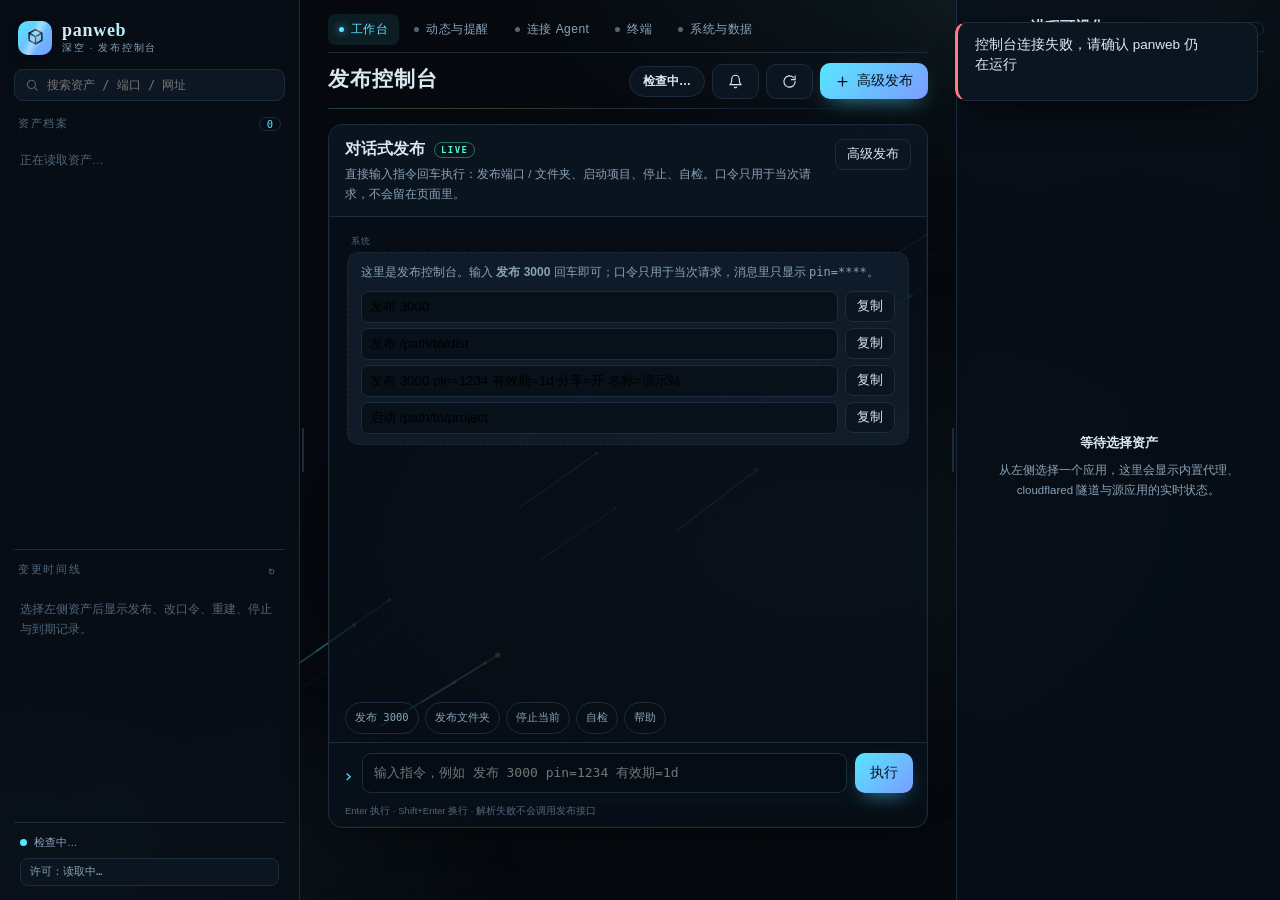
==== commit 0d68469e: "fix(ui): 卡片与搜索改用 port/folder 字段 与控制台 API 的 state v2 对齐，避免从 target 读出来显示 undefined。" ====
--- a/ui/index.html
+++ b/ui/index.html
@@ -4741,7 +4741,7 @@
   await refresh();
 }
 function appCard(a) {
-  const src = a.kind === "pages" ? esc(a.target) : "127.0.0.1:" + a.target;
+  const src = a.kind === "pages" ? esc(a.folder) : "127.0.0.1:" + a.port;
   const launched = a.launched ? '<span class="launched-tag">· 由 panweb 启动</span>' : "";
   const pv = a.pv || {total: 0, uv: 0};
   const shareUrl = a.share_url || "";
@@ -4755,7 +4755,7 @@
         ? '<svg viewBox="0 0 24 24" fill="none" stroke="currentColor" stroke-width="1.8" stroke-linecap="round" stroke-linejoin="round"><path d="M14 2H6a2 2 0 00-2 2v16a2 2 0 002 2h12a2 2 0 002-2V8z"/><path d="M14 2v6h6"/></svg>'
         : '<svg viewBox="0 0 24 24" fill="none" stroke="currentColor" stroke-width="1.8" stroke-linecap="round"><circle cx="12" cy="12" r="9"/><path d="M3 12h18M12 3a13.5 13.5 0 010 18M12 3a13.5 13.5 0 000 18"/></svg>') + '</div>' +
       '<div class="app-name">' + esc(a.title || a.name) + '</div>' +
-      '<span class="kind-badge">' + (a.kind === "pages" ? "只读网页" : "端口 " + a.target) + '</span>' +
+      '<span class="kind-badge">' + (a.kind === "pages" ? "只读网页" : "端口 " + a.port) + '</span>' +
       checkBadge(a) +
     '</div>' +
     (a.risky ? '<div class="risky-badge">⚠ ' + esc(a.risky) + '</div>' : '') +
@@ -4912,7 +4912,7 @@
   return null;
 }
 function findAssetByPort(port) {
-  return (STATE && STATE.apps || []).find(a => Number(a.target) === Number(port)) || null;
+  return (STATE && STATE.apps || []).find(a => a.kind === "port" && Number(a.port) === Number(port)) || null;
 }
 function assetStatus(a, hosted) {
   if (hosted) return "hosted";
@@ -4924,8 +4924,8 @@
 }
 function lifecycleText(a, hosted) {
   if (hosted) return (a.files || 0) + " 文件 · " + (a.updated || "");
-  if (a.kind === "pages") return "文件夹 " + a.target;
-  return "端口 " + a.target;
+  if (a.kind === "pages") return "文件夹 " + a.folder;
+  return "端口 " + a.port;
 }
 
 function renderWorkbench(apps, hosted) {
@@ -4946,7 +4946,7 @@
   const shown = assets.filter(x => {
     if (!q) return true;
     const a = x.a;
-    return [a.name, a.title, a.target, a.url, a.share_url, x.id]
+    return [a.name, a.title, a.folder, a.port, a.url, a.share_url, x.id]
       .filter(Boolean).join(" ").toLowerCase().includes(q);
   });
   if (!assets.length) {
@@ -5916,9 +5916,9 @@
         : '<button class="btn btn-sm" onclick="bindDomain(' + jsq(currentDrawerId) + ')">设为固定域名应用</button>')
     : "";
   document.getElementById("dw-name").textContent = a.title || a.name;
-  document.getElementById("dw-kind").textContent = a.kind === "pages" ? "只读网页" : "端口 " + a.target;
+  document.getElementById("dw-kind").textContent = a.kind === "pages" ? "只读网页" : "端口 " + a.port;
   document.getElementById("dw-url").textContent = a.url;
-  const src = a.kind === "pages" ? a.target : "127.0.0.1:" + a.target;
+  const src = a.kind === "pages" ? a.folder : "127.0.0.1:" + a.port;
   const pinTxt = a.pinned ? " · 🔐 已设口令" : "";
   document.getElementById("dw-meta").textContent =
     "来源 " + src + " · 发布于 " + a.started + pinTxt + (a.launched ? " · 由 panweb 启动" : "");
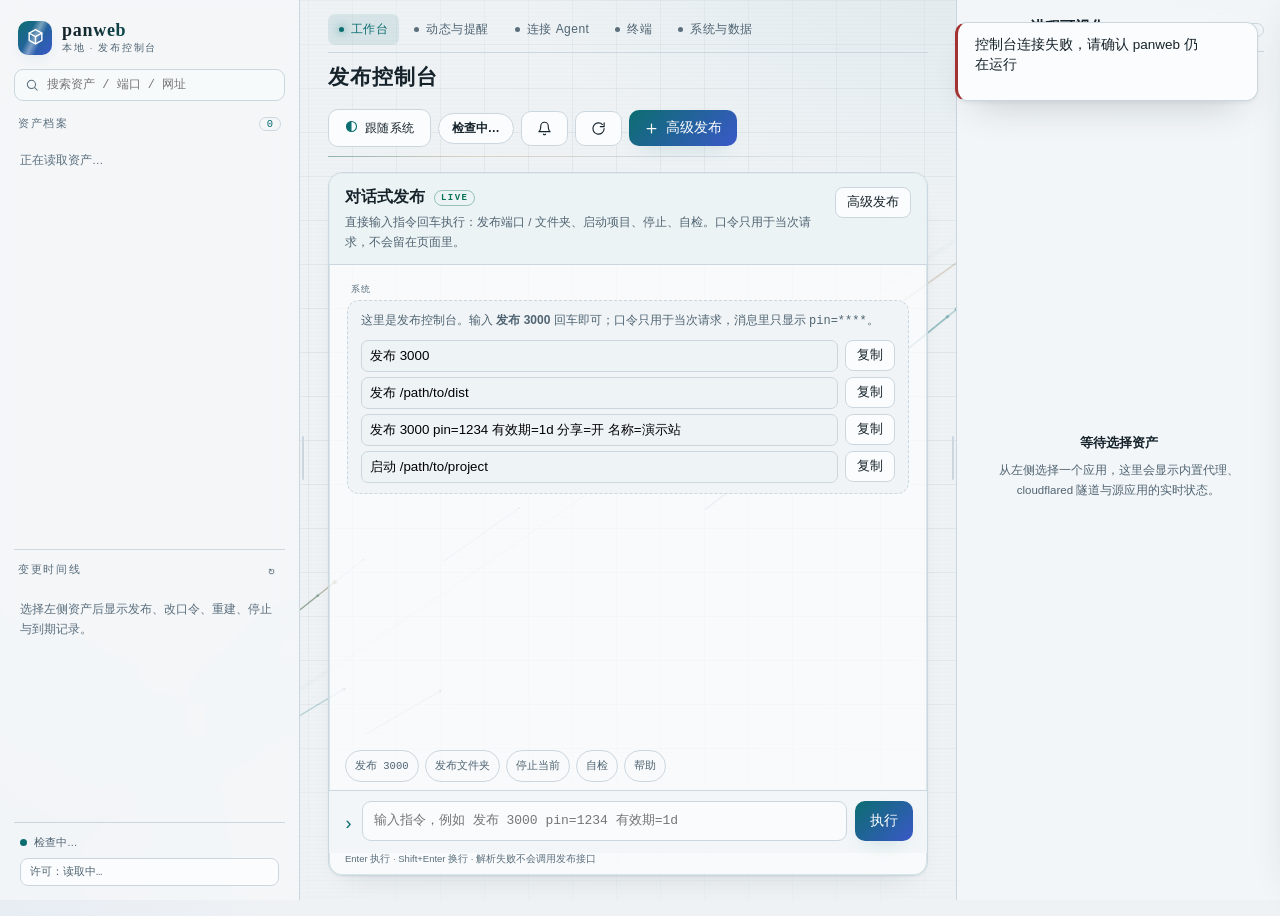
==== commit f7e8467b: "feat(ui): 控制台支持深色/浅色双主题并默认跟随系统 解除仅深色的限制：用 data-theme 与 CSS 变量驱动两套调色板，新增日光科幻浅色 （冷灰瓷白底、深青/靛蓝强调、低饱和网格）。" ====
--- a/ui/index.html
+++ b/ui/index.html
@@ -1,11 +1,26 @@
 <!DOCTYPE html>
 <!-- 生成文件，请勿直接编辑：由 tools/build_ui.py 从 ui/src/ 组装；改样式或脚本请动 ui/src/，然后运行 python3 tools/build_ui.py -->
-<html lang="zh-CN" data-theme="dark">
+<html lang="zh-CN">
 <head>
 <meta charset="UTF-8">
 <meta name="viewport" content="width=device-width, initial-scale=1.0">
-<title>panweb · 深空发布控制台</title>
+<meta name="color-scheme" content="light dark">
+<title>panweb · 发布控制台</title>
 <link rel="icon" type="image/png" href="/favicon.png">
+<script>
+/* 首屏主题：必须在样式和正文之前决定，避免闪白/闪黑。只存主题偏好，不碰业务数据。 */
+(function () {
+  var pref = "auto";
+  try { pref = localStorage.getItem("panweb-theme") || "auto"; } catch (e) {}
+  if (pref !== "light" && pref !== "dark") pref = "auto";
+  var dark = window.matchMedia && window.matchMedia("(prefers-color-scheme: dark)").matches;
+  var theme = pref === "auto" ? (dark ? "dark" : "light") : pref;
+  var root = document.documentElement;
+  root.setAttribute("data-theme", theme);
+  root.setAttribute("data-theme-pref", pref);
+  root.style.colorScheme = theme;
+})();
+</script>
 <script>
 //---------------------------------------------------------------------
 //
@@ -2571,16 +2586,7 @@
       radial-gradient(700px 420px at -10% 100%, rgba(201,168,106,.05), transparent 60%),
       var(--bg);
   }
-  html[data-theme="dark"] .sidebar { background: rgba(28,36,34,.6); }
-  html[data-theme="dark"] .tabs { background: #232c29; }
-  html[data-theme="dark"] .field input,
-  html[data-theme="dark"] .url-row,
-  html[data-theme="dark"] .qr-panel,
-  html[data-theme="dark"] .cand,
-  html[data-theme="dark"] .public-note,
-  html[data-theme="dark"] .kind-badge { background: #232c29; }
-  html[data-theme="dark"] .brand-mark { box-shadow: 0 6px 14px -6px rgba(0,0,0,.6); }
-  html[data-theme="dark"] .qr-panel .q svg { background: #fff; border-radius: 6px; padding: 4px; }
+
 
   * { margin: 0; padding: 0; box-sizing: border-box; }
   html { scroll-behavior: smooth; }
@@ -2684,12 +2690,12 @@
   .btn svg { width: 15px; height: 15px; }
   .btn:hover { border-color: var(--faint); box-shadow: var(--shadow); transform: translateY(-1px); }
   .btn-primary {
-    background: linear-gradient(135deg, var(--accent), #3f8a7b);
-    color: #fff; border: none;
-    box-shadow: 0 8px 18px -8px rgba(51,121,107,.6);
+    background: linear-gradient(135deg, var(--accent), var(--accent-2));
+    color: var(--on-accent); border: none;
+    box-shadow: 0 8px 18px -8px var(--accent-glow);
   }
   .btn-primary:hover { filter: brightness(1.05); }
-  .btn-danger { color: var(--danger); border-color: #ecd5d2; }
+  .btn-danger { color: var(--danger); border-color: var(--danger-line); }
   .btn-danger:hover { background: var(--danger-soft); border-color: var(--danger); }
   .btn-sm { padding: 6px 11px; font-size: 12.5px; border-radius: 8px; }
   .btn-lg { padding: 12px 26px; font-size: 14.5px; border-radius: 12px; }
@@ -2723,8 +2729,8 @@
   .agent-top { display: flex; align-items: center; gap: 12px; width: 100%; }
   .agent-ic {
     width: 42px; height: 42px; border-radius: 12px; flex-shrink: 0;
-    display: grid; place-items: center; color: #fff; font-weight: 700; font-size: 17px;
-    box-shadow: 0 4px 10px -4px rgba(0,0,0,.25);
+    display: grid; place-items: center; color: var(--on-accent); font-weight: 700; font-size: 17px;
+    box-shadow: 0 4px 10px -4px var(--accent-glow);
   }
   .agent-name { font-size: 14.5px; font-weight: 600; flex: 1; min-width: 0; overflow: hidden; text-overflow: ellipsis; white-space: nowrap; }
   .agent-card .ag-state { font-size: 11px; }
@@ -2758,17 +2764,16 @@
     border: none; cursor: pointer; border-radius: 8px; padding: 5px 11px;
     font-size: 11.5px; font-family: var(--sans); flex-shrink: 0; transition: all .2s;
   }
-  .ag-btn.go { background: var(--accent); color: #fff; }
+  .ag-btn.go { background: var(--accent); color: var(--on-accent); }
   .ag-btn.go:hover { background: var(--accent-deep); }
   .ag-btn.rm { background: none; border: 1px solid var(--border); color: var(--muted); }
   .ag-btn.rm:hover { color: var(--danger); border-color: var(--danger); }
   .ag-btn:disabled { opacity: .45; cursor: not-allowed; }
   .say {
-    font-size: 12px; color: #5c6b65; background: #fbfaf7; border: 1px dashed var(--border);
+    font-size: 12px; color: var(--muted); background: var(--soft-bg); border: 1px dashed var(--border);
     border-radius: 9px; padding: 8px 11px; margin-top: 7px; cursor: pointer; transition: all .2s;
     line-height: 1.6;
   }
-  html[data-theme="dark"] .say { background: #232c29; }
   .say:hover { border-color: var(--accent); color: var(--accent-deep); }
 
   .apps-grid { display: grid; grid-template-columns: repeat(auto-fill, minmax(272px, 1fr)); gap: 14px; }
@@ -2794,7 +2799,7 @@
   .app-name { font-weight: 600; font-size: 14px; flex: 1; min-width: 0; overflow: hidden; text-overflow: ellipsis; white-space: nowrap; }
   .kind-badge {
     font-size: 10.5px; color: var(--muted); border: 1px solid var(--border);
-    padding: 2px 8px; border-radius: 999px; flex-shrink: 0; background: #fcfbf9;
+    padding: 2px 8px; border-radius: 999px; flex-shrink: 0; background: var(--surface-2);
   }
   .risky-badge {
     font-size: 11px; color: var(--danger); background: var(--danger-soft);
@@ -2802,7 +2807,7 @@
   }
   .check-badge {
     font-size: 10.5px; padding: 2px 8px; border-radius: 999px; flex-shrink: 0;
-    border: 1px solid var(--border); background: #fcfbf9; color: var(--muted);
+    border: 1px solid var(--border); background: var(--surface-2); color: var(--muted);
   }
   .check-badge.ok { color: var(--accent-deep); background: var(--accent-soft); border-color: var(--accent); }
   .check-badge.warn { color: var(--gold); background: var(--gold-soft); border-color: var(--gold); }
@@ -2810,7 +2815,7 @@
   .url-row {
     display: flex; align-items: center; gap: 7px;
     font-family: var(--mono); font-size: 11px; color: var(--accent-deep);
-    background: #fbfaf7; border: 1px solid var(--border); border-radius: 9px;
+    background: var(--soft-bg); border: 1px solid var(--border); border-radius: 9px;
     padding: 7px 10px;
   }
   .url-row .u { flex: 1; word-break: break-all; cursor: pointer; line-height: 1.5; }
@@ -2825,12 +2830,12 @@
   .app-meta .launched-tag { color: var(--gold); }
   .qr-panel {
     display: none; flex-direction: column; align-items: center; gap: 8px;
-    background: #fbfaf7; border: 1px dashed var(--border); border-radius: 12px;
+    background: var(--soft-bg); border: 1px dashed var(--border); border-radius: 12px;
     padding: 14px 12px 11px;
   }
   .qr-panel.open { display: flex; }
   .qr-panel .q { width: 118px; height: 118px; }
-  .qr-panel .q svg { display: block; }
+  .qr-panel .q svg { display: block; background: #fff; border-radius: 6px; padding: 4px; }
   .qr-panel .t { font-size: 11px; color: var(--muted); }
   .app-actions { display: flex; gap: 6px; border-top: 1px dashed var(--border); padding-top: 10px; }
 
@@ -2856,7 +2861,7 @@
   }
   .hero-glyph {
     width: 74px; height: 74px; border-radius: 24px;
-    background: linear-gradient(135deg, var(--accent-soft), #f4f1ea);
+    background: linear-gradient(135deg, var(--accent-soft), var(--surface-2));
     color: var(--accent); display: grid; place-items: center;
     box-shadow: var(--shadow); margin-bottom: 6px;
   }
@@ -2867,9 +2872,9 @@
   .hero-chips { display: flex; gap: 10px; margin-top: 12px; flex-wrap: wrap; justify-content: center; }
   .chip {
     display: inline-flex; align-items: center; gap: 7px;
-    font-size: 12.5px; color: #5c6b65;
+    font-size: 12.5px; color: var(--muted);
     border: 1px solid var(--border); border-radius: 999px;
-    padding: 8px 16px; cursor: pointer; background: rgba(255,255,255,.7);
+    padding: 8px 16px; cursor: pointer; background: var(--chip-bg);
     transition: all .2s; font-family: var(--sans);
   }
   .chip svg { width: 13px; height: 13px; color: var(--accent); }
@@ -2887,11 +2892,11 @@
     cursor: pointer; white-space: nowrap; overflow: hidden; text-overflow: ellipsis;
   }
   .env-license:hover { border-color: var(--accent); color: var(--accent-deep); }
-  .env-license.warn { color: var(--danger); border-color: #ecd5d2; background: var(--danger-soft); }
+  .env-license.warn { color: var(--danger); border-color: var(--danger-line); background: var(--danger-soft); }
   .license-banner {
     display: flex; align-items: center; justify-content: space-between; gap: 14px;
     margin: -6px 0 18px; padding: 11px 14px;
-    border: 1px solid #efd6d2; border-radius: 12px;
+    border: 1px solid var(--danger-line); border-radius: 12px;
     background: var(--danger-soft); color: var(--danger);
     font-size: 12.5px; line-height: 1.5;
   }
@@ -2941,7 +2946,7 @@
   min-height: 0;
   padding: 20px 14px 14px;
   border-right: 1px solid var(--border);
-  background: rgba(8, 15, 24, .78);
+  background: var(--rail-bg);
   backdrop-filter: blur(10px);
   z-index: 25;
 }
@@ -2959,7 +2964,7 @@
   display: flex; align-items: center; gap: 8px;
   border: 1px solid var(--border); border-radius: 9px;
   padding: 8px 10px; margin-bottom: 14px;
-  background: rgba(16, 27, 40, .8);
+  background: var(--search-bg);
 }
 .rail-search svg { width: 14px; height: 14px; color: var(--faint); flex-shrink: 0; }
 .rail-search input {
@@ -2991,13 +2996,13 @@
   background: transparent; color: var(--ink); font-family: var(--sans);
   min-height: 48px; transition: border-color .2s, background .2s;
 }
-.asset-item:hover { border-color: var(--border); background: rgba(30, 48, 64, .5); }
-.asset-item.active { border-color: var(--accent); background: rgba(35, 65, 78, .52); }
+.asset-item:hover { border-color: var(--border); background: var(--asset-hover); }
+.asset-item.active { border-color: var(--accent); background: var(--asset-active); }
 .asset-dot { width: 8px; height: 8px; border-radius: 50%; margin-top: 5px; flex-shrink: 0; }
-.asset-dot.online { background: #58f5c8; }
-.asset-dot.offline { background: #7d8a96; }
-.asset-dot.expired { background: #f0b45a; }
-.asset-dot.hosted { background: #8da8ff; }
+.asset-dot.online { background: var(--online); }
+.asset-dot.offline { background: var(--offline); }
+.asset-dot.expired { background: var(--expired); }
+.asset-dot.hosted { background: var(--hosted); }
 .asset-body { flex: 1; min-width: 0; }
 .asset-name {
   font-size: 13px; font-weight: 600; white-space: nowrap;
@@ -3008,9 +3013,9 @@
   font-size: 10px; color: var(--faint); white-space: nowrap; overflow: hidden;
 }
 .asset-meta .asset-state { color: var(--muted); }
-.asset-meta .asset-state.online { color: #58f5c8; }
-.asset-meta .asset-state.expired { color: #f0b45a; }
-.asset-meta .asset-state.hosted { color: #8da8ff; }
+.asset-meta .asset-state.online { color: var(--online); }
+.asset-meta .asset-state.expired { color: var(--expired); }
+.asset-meta .asset-state.hosted { color: var(--hosted); }
 .asset-pv { font-family: var(--mono); font-size: 10px; color: var(--faint); flex-shrink: 0; }
 
 .asset-timeline {
@@ -3058,23 +3063,26 @@
 .topbar-sub .warn-text { color: var(--danger); }
 .topbar-actions { display: flex; gap: 7px; align-items: center; flex-shrink: 0; flex-wrap: wrap; }
 .drawer-btn { display: none; }
+.theme-btn { font-family: var(--mono); font-size: 11.5px; gap: 6px; }
+.theme-btn svg { width: 15px; height: 15px; color: var(--accent); }
+.theme-label { letter-spacing: .04em; }
 
 .workbench { min-height: 520px; }
 .conv {
   display: flex; flex-direction: column; min-height: 0;
   height: calc(100vh - 196px);
   border: 1px solid var(--border); border-radius: 14px;
-  background: rgba(9, 17, 27, .7); overflow: hidden;
+  background: var(--conv-bg); overflow: hidden;
 }
 .conv-head {
   display: flex; align-items: flex-start; justify-content: space-between; gap: 12px;
   padding: 14px 16px 12px; border-bottom: 1px solid var(--border);
-  background: rgba(14, 26, 39, .6);
+  background: var(--conv-head-bg);
 }
 .conv-title { font-family: var(--serif); font-size: 15.5px; font-weight: 600; display: flex; align-items: center; gap: 9px; }
 .conv-live {
   font-family: var(--mono); font-size: 9px; letter-spacing: .16em;
-  color: #58f5c8; border: 1px solid rgba(88, 245, 200, .4);
+  color: var(--online); border: 1px solid var(--online-ring);
   padding: 2px 6px; border-radius: 999px;
 }
 .conv-head > div { min-width: 0; }
@@ -3087,11 +3095,11 @@
 .msg.system { max-width: 100%; }
 .msg .bubble {
   padding: 10px 13px; border-radius: 12px; font-size: 13px; line-height: 1.65;
-  border: 1px solid var(--border); background: rgba(20, 34, 49, .72); color: var(--ink);
+  border: 1px solid var(--border); background: var(--bubble-bg); color: var(--ink);
   white-space: pre-wrap; word-break: break-word;
 }
 .msg.user .bubble {
-  background: rgba(45, 84, 100, .62); border-color: rgba(87, 230, 255, .3);
+  background: var(--user-bubble-bg); border-color: var(--user-bubble-border);
   border-bottom-right-radius: 4px;
 }
 .msg.step .bubble {
@@ -3099,8 +3107,8 @@
   background: transparent; border-style: dashed; border-bottom-left-radius: 4px;
 }
 .msg.step .bubble::before { content: "◇ "; color: var(--accent); }
-.msg.success .bubble { border-color: rgba(88, 245, 200, .38); background: rgba(18, 52, 48, .55); }
-.msg.error .bubble { border-color: rgba(240, 110, 110, .45); background: rgba(58, 24, 30, .55); }
+.msg.success .bubble { border-color: var(--ok-bubble-border); background: var(--ok-bubble-bg); }
+.msg.error .bubble { border-color: var(--err-bubble-border); background: var(--err-bubble-bg); }
 .msg.system .bubble { color: var(--muted); font-size: 12px; border-style: dashed; }
 .msg-role {
   font-family: var(--mono); font-size: 9px; letter-spacing: .12em;
@@ -3112,7 +3120,7 @@
 .receipt { display: grid; gap: 7px; margin-top: 8px; }
 .receipt-url {
   font-family: var(--mono); font-size: 11.5px; color: var(--accent);
-  word-break: break-all; background: rgba(6, 14, 22, .7);
+  word-break: break-all; background: var(--code-bg);
   border: 1px solid var(--border); border-radius: 8px; padding: 7px 9px;
 }
 .receipt-qr { display: flex; gap: 12px; align-items: center; margin-top: 4px; }
@@ -3125,7 +3133,7 @@
   font-family: var(--mono); font-size: 11px; color: var(--accent);
 }
 .example-row .ex {
-  flex: 1; background: rgba(6, 14, 22, .7); border: 1px solid var(--border);
+  flex: 1; background: var(--code-bg); border: 1px solid var(--border);
   border-radius: 7px; padding: 6px 8px; word-break: break-all; text-align: left;
 }
 .example-row .ex:hover { border-color: var(--accent); }
@@ -3140,13 +3148,13 @@
 .conv-composer {
   display: flex; align-items: flex-end; gap: 8px;
   padding: 10px 14px 12px; border-top: 1px solid var(--border);
-  background: rgba(8, 16, 26, .85);
+  background: var(--composer-bg);
 }
 .cmd-prompt { color: var(--accent); font-family: var(--mono); font-size: 18px; padding-bottom: 7px; }
 .conv-composer textarea {
   flex: 1; resize: none; min-height: 40px; max-height: 128px;
   border: 1px solid var(--border); border-radius: 9px;
-  background: rgba(5, 12, 20, .8); color: var(--ink);
+  background: var(--field-bg); color: var(--ink);
   padding: 9px 11px; font-family: var(--mono); font-size: 13px; line-height: 1.5;
   outline: none;
 }
@@ -3157,7 +3165,7 @@
 /* ---------- 右栏：进程 ---------- */
 .viz {
   width: var(--viz-w); flex: 0 0 var(--viz-w); height: 100vh; position: sticky; top: 0;
-  border-left: 1px solid var(--border); background: rgba(8, 15, 24, .82);
+  border-left: 1px solid var(--border); background: var(--viz-bg);
   backdrop-filter: blur(10px); display: flex; flex-direction: column;
   min-height: 0; padding: 18px 16px; overflow-y: auto; z-index: 24;
 }
@@ -3178,26 +3186,26 @@
   font-family: var(--mono); font-size: 9.5px; border: 1px solid var(--border);
   border-radius: 999px; padding: 2px 7px; color: var(--muted); flex-shrink: 0;
 }
-.viz-badge.online { color: #58f5c8; border-color: rgba(88, 245, 200, .4); }
-.viz-badge.expired { color: #f0b45a; border-color: rgba(240, 180, 90, .4); }
-.viz-badge.offline { color: #a4adb6; }
+.viz-badge.online { color: var(--online); border-color: var(--online-ring); }
+.viz-badge.expired { color: var(--expired); border-color: var(--expired-ring); }
+.viz-badge.offline { color: var(--offline); }
 .viz-graph { display: flex; flex-direction: column; align-items: stretch; padding: 4px 0; }
 .viz-node {
   display: flex; align-items: center; gap: 10px; position: relative;
   border: 1px solid var(--border); border-radius: 10px;
-  padding: 10px 11px; background: rgba(12, 23, 35, .7);
+  padding: 10px 11px; background: var(--node-bg);
   transition: border-color .25s, opacity .25s;
 }
 .viz-node b { display: block; font-size: 12.5px; }
 .viz-detail { display: block; font-family: var(--mono); font-size: 9.5px; color: var(--faint); margin-top: 2px; }
 .viz-dot {
   width: 10px; height: 10px; border-radius: 50%; flex-shrink: 0;
-  border: 2px solid #6b7884; background: transparent; position: relative;
-}
-.viz-node.online { border-color: rgba(88, 245, 200, .35); }
-.viz-node.online .viz-dot { border-color: #58f5c8; background: #58f5c8; }
+  border: 2px solid var(--offline-dot); background: transparent; position: relative;
+}
+.viz-node.online { border-color: var(--online-ring); }
+.viz-node.online .viz-dot { border-color: var(--online); background: var(--online); }
 .viz-node.offline { opacity: .62; }
-.viz-node.offline .viz-dot { border-color: #6b7884; background: #6b7884; }
+.viz-node.offline .viz-dot { border-color: var(--offline-dot); background: var(--offline-dot); }
 .viz-node.unknown { border-style: dashed; }
 .viz-node.disabled { opacity: .5; border-style: dashed; }
 .viz-node.disabled .viz-dot { border-style: dashed; }
@@ -3209,7 +3217,7 @@
 .viz-metrics { display: grid; grid-template-columns: 1fr 1fr; gap: 7px; }
 .viz-metric {
   border: 1px solid var(--border); border-radius: 9px; padding: 8px 10px;
-  background: rgba(12, 23, 35, .55);
+  background: var(--metric-bg);
 }
 .viz-metric span { display: block; font-size: 9.5px; color: var(--faint); }
 .viz-metric b { display: block; font-family: var(--mono); font-size: 13px; margin-top: 2px; color: var(--ink); }
@@ -3222,7 +3230,7 @@
 
 /* ---------- 抽屉遮罩 ---------- */
 .drawer-backdrop {
-  display: none; position: fixed; inset: 0; background: rgba(2, 6, 12, .62);
+  display: none; position: fixed; inset: 0; background: var(--drawer-scrim);
   z-index: 60; backdrop-filter: blur(2px);
 }
 body.rail-open #rail-backdrop, body.viz-open #viz-backdrop { display: block; }
@@ -3233,7 +3241,7 @@
   .rail {
     position: fixed; left: 0; top: 0; bottom: 0; height: 100vh;
     width: min(86vw, 340px); flex-basis: auto; transform: translateX(-102%);
-    transition: transform .28s ease; z-index: 70; box-shadow: 18px 0 50px -20px #000;
+    transition: transform .28s ease; z-index: 70; box-shadow: var(--drawer-shadow);
   }
   body.rail-open .rail { transform: translateX(0); }
   .rail .drawer-x { display: block; }
@@ -3242,7 +3250,7 @@
     width: auto; flex-basis: auto; transform: translateY(104%);
     transition: transform .28s ease; z-index: 70; border-left: 0;
     border-top: 1px solid var(--accent); border-radius: 16px 16px 0 0;
-    box-shadow: 0 -18px 50px -20px #000;
+    box-shadow: var(--sheet-shadow);
   }
   body.viz-open .viz { transform: translateY(0); }
   .viz .drawer-x { display: block; }
@@ -3252,6 +3260,8 @@
   .topbar-actions { flex-shrink: 1; gap: 6px; }
   .topbar-actions .drawer-btn { display: inline-flex; min-height: 48px; }
   .topbar-actions .btn { min-height: 48px; }
+  .theme-label { display: none; }
+  .theme-btn { padding-left: 10px; padding-right: 10px; }
   .conv { height: calc(100dvh - 250px); min-height: 420px; }
   .conv-composer textarea { font-size: 16px; min-height: 48px; }
   .conv-composer .cmd-run { min-height: 48px; }
@@ -3262,192 +3272,6 @@
   .viz .btn { min-height: 48px; }
 }
 
-/* ================= 深空主题与动效（固定深色） ================= */
-html[data-theme="dark"] {
-  --bg: #05080d;
-  --surface: #0b1520;
-  --ink: #dae8f2;
-  --muted: #8aa3b8;
-  --faint: #51677a;
-  --accent: #57e6ff;
-  --accent-deep: #9af2ff;
-  --accent-soft: rgba(87, 230, 255, .09);
-  --gold: #ffc66b;
-  --gold-soft: rgba(255, 198, 107, .1);
-  --danger: #ff7b83;
-  --danger-soft: rgba(255, 123, 131, .1);
-  --border: #1c2c3d;
-  --radius: 12px;
-  --shadow: 0 1px 2px rgba(0, 0, 0, .35), 0 14px 34px -22px rgba(0, 0, 0, .75);
-  --shadow-lift: 0 2px 4px rgba(0, 0, 0, .4), 0 22px 44px -22px rgba(0, 0, 0, .85);
-}
-html[data-theme="dark"] body {
-  background:
-    radial-gradient(820px 460px at 78% -8%, rgba(87, 230, 255, .08), transparent 62%),
-    radial-gradient(640px 420px at -8% 104%, rgba(124, 156, 255, .07), transparent 60%),
-    var(--bg);
-}
-html[data-theme="dark"] ::selection { background: rgba(87, 230, 255, .24); }
-
-/* 细网格 + 极淡扫描线：固定层，不参与布局 */
-[hidden] { display: none !important; }
-body::before {
-  content: "";
-  position: fixed; inset: 0; z-index: 0; pointer-events: none;
-  background-image:
-    linear-gradient(rgba(87, 230, 255, .035) 1px, transparent 1px),
-    linear-gradient(90deg, rgba(87, 230, 255, .035) 1px, transparent 1px);
-  background-size: 44px 44px, 44px 44px;
-  mask-image: radial-gradient(ellipse at 50% 45%, #000 35%, transparent 88%);
-}
-body::after {
-  content: "";
-  position: fixed; inset: 0; z-index: 0; pointer-events: none;
-  background: repeating-linear-gradient(
-    to bottom, rgba(120, 220, 255, .028) 0 1px, transparent 1px 4px
-  );
-  animation: scan-drift 60s linear infinite;
-  will-change: transform;
-}
-@keyframes scan-drift {
-  0% { transform: translateY(-2px); }
-  100% { transform: translateY(2px); }
-}
-
-.main { position: relative; z-index: 2; }
-.rail, .viz { position: sticky; }
-@media (max-width: 900px) {
-  .rail, .viz { position: fixed; }
-}
-
-/* 面板质感：细边框 + 克制辉光 */
-.card, .conv, .viz-node, .viz-metric, .asset-item.active {
-  box-shadow: inset 0 0 0 1px rgba(87, 230, 255, .03), var(--shadow);
-}
-.card { background: rgba(10, 19, 30, .7); }
-.btn-primary {
-  background: linear-gradient(135deg, #57e6ff, #7c9cff);
-  color: #04121d;
-  box-shadow: 0 8px 22px -10px rgba(87, 230, 255, .75);
-}
-.brand-mark {
-  background: linear-gradient(135deg, #57e6ff, #7c9cff);
-  color: #04121d;
-  box-shadow: 0 6px 18px -8px rgba(87, 230, 255, .8);
-}
-.btn:hover { border-color: var(--accent); }
-
-/* 旧浅色硬编码的深色等价 */
-html[data-theme="dark"] .say,
-html[data-theme="dark"] .chip,
-html[data-theme="dark"] .kind-badge,
-html[data-theme="dark"] .check-badge,
-html[data-theme="dark"] .url-row,
-html[data-theme="dark"] .qr-panel,
-html[data-theme="dark"] .field input,
-html[data-theme="dark"] .public-note,
-html[data-theme="dark"] .cand,
-html[data-theme="dark"] .tabs,
-html[data-theme="dark"] .license-key {
-  background: #0c1824;
-  color: var(--ink);
-  border-color: var(--border);
-}
-html[data-theme="dark"] .say,
-html[data-theme="dark"] .chip { color: var(--muted); }
-html[data-theme="dark"] .chip:hover { color: var(--accent); background: var(--accent-soft); }
-
-/* 节点呼吸：只动 transform/opacity，不触发布局 */
-.viz-node.online .viz-dot::after {
-  content: "";
-  position: absolute; inset: -5px; border-radius: 50%;
-  border: 1px solid rgba(88, 245, 200, .72);
-  animation: node-breath 2.6s ease-in-out infinite;
-  will-change: transform, opacity;
-}
-@keyframes node-breath {
-  0%, 100% { transform: scale(.72); opacity: .8; }
-  50% { transform: scale(1.35); opacity: .18; }
-}
-.viz-node.online { box-shadow: 0 0 18px -9px rgba(88, 245, 200, .8); }
-
-/* 连线流动：只动 transform/opacity */
-.viz-link.flow span { position: relative; border-left-color: rgba(87, 230, 255, .55); }
-.viz-link.flow span::after {
-  content: "";
-  position: absolute; left: -2px; top: 0; width: 3px; height: 4px;
-  border-radius: 2px; background: var(--accent);
-  animation: link-flow 2.2s linear infinite;
-  will-change: transform, opacity;
-}
-@keyframes link-flow {
-  0% { transform: translateY(0); opacity: 0; }
-  18% { opacity: .9; }
-  82% { opacity: .9; }
-  100% { transform: translateY(16px); opacity: 0; }
-}
-
-/* 活跃指示与消息入场 */
-.conv-live { animation: live-blink 2.8s ease-in-out infinite; }
-@keyframes live-blink {
-  0%, 100% { opacity: .55; }
-  50% { opacity: 1; }
-}
-@keyframes msg-rise {
-  from { transform: translateY(7px); opacity: 0; }
-  to { transform: translateY(0); opacity: 1; }
-}
-.msg { will-change: transform, opacity; }
-
-/* 页面隐藏时暂停所有装饰动效（轮询本身也在 boot.js 里暂停） */
-body.page-hidden .viz-node.online .viz-dot::after,
-body.page-hidden .viz-link.flow span::after,
-body.page-hidden .conv-live,
-body.page-hidden::after {
-  animation-play-state: paused;
-}
-
-/* 降低动效：静态等价态 */
-@media (prefers-reduced-motion: reduce) {
-  body::after, .viz-node.online .viz-dot::after, .viz-link.flow span::after,
-  .conv-live, .msg, .viz-node.online {
-    animation: none !important;
-    transition: none !important;
-  }
-  .viz-node.online .viz-dot::after { opacity: .28; transform: scale(1.05); }
-}
-body.low-power body::after,
-body.low-power .viz-node.online .viz-dot::after,
-body.low-power .viz-link.flow span::after,
-body.low-power .conv-live,
-body.low-power .msg {
-  animation: none !important;
-}
-
-/* 非工作台页：右栏收起；终端页左右都收起 */
-body[data-page="feed"] .viz,
-body[data-page="agents"] .viz,
-body[data-page="system"] .viz,
-body[data-page="feed"] .viz-drag,
-body[data-page="agents"] .viz-drag,
-body[data-page="system"] .viz-drag,
-body[data-page="feed"] #viz-backdrop,
-body[data-page="agents"] #viz-backdrop,
-body[data-page="system"] #viz-backdrop { display: none; }
-
-body[data-page="term"] .rail,
-body[data-page="term"] .rail-drag,
-body[data-page="term"] .viz,
-body[data-page="term"] .viz-drag,
-body[data-page="term"] #rail-backdrop,
-body[data-page="term"] #viz-backdrop { display: none; }
-
-/* 终端 / 全幅功能页的面板质感 */
-body[data-page="term"] .main,
-body[data-page="feed"] .main,
-body[data-page="agents"] .main,
-body[data-page="system"] .main { padding-bottom: 48px; }
-
 /* ---------- 终端页：伪终端画面（xterm.js 渲染，控制台只搬字节） ---------- */
 /* 这一页以终端为主体：整张卡片撑满可视区，画面区吃掉所有剩余高度 */
 #page-term.show {
@@ -3499,20 +3323,20 @@
 
 .tm-head {
   display: flex; align-items: center; gap: 10px; padding: 9px 14px;
-  border-bottom: 1px solid var(--border); background: #0d1614; color: #cfe0da;
+  border-bottom: 1px solid var(--term-border); background: var(--term-bg); color: var(--term-ink);
 }
 .tm-head b { font-size: 13px; overflow: hidden; text-overflow: ellipsis; white-space: nowrap; }
-.tm-led { width: 9px; height: 9px; border-radius: 50%; background: var(--faint); flex: none; }
-.tm-led.running { background: var(--gold); animation: tm-blink 1.1s ease-in-out infinite; }
-.tm-led.idle { background: var(--accent); }
-.tm-led.failed, .tm-led.stopped { background: var(--danger); }
-.tm-state { font-size: 12px; color: #8ba79e; margin-right: auto; white-space: nowrap; }
-.tm-head .btn { border-color: #2b3b37; background: #16211f; color: #cfe0da; }
+.tm-led { width: 9px; height: 9px; border-radius: 50%; background: var(--term-muted); flex: none; }
+.tm-led.running { background: var(--term-gold); animation: tm-blink 1.1s ease-in-out infinite; }
+.tm-led.idle { background: var(--term-accent); }
+.tm-led.failed, .tm-led.stopped { background: var(--term-danger); }
+.tm-state { font-size: 12px; color: var(--term-muted); margin-right: auto; white-space: nowrap; }
+.tm-head .btn { border-color: var(--term-border); background: var(--term-btn-bg); color: var(--term-ink); }
 .tm-head .btn:hover { border-color: #4b6a62; }
 
 .tm-screen {
   flex: 1; min-height: 200px; padding: 8px 4px 8px 10px;
-  background: #0d1614; overflow: hidden;
+  background: var(--term-bg); color: var(--term-ink); overflow: hidden;
 }
 .tm-screen .xterm { height: 100%; }
 
@@ -3540,15 +3364,14 @@
   /* ---------- 时效 / 通知 / 命令面板 / 分享卡 / 域名向导 ---------- */
   .field select {
     width: 100%; padding: 10px 13px; font-size: 14px; font-family: var(--sans);
-    border: 1px solid var(--border); border-radius: 10px; outline: none; background: #fcfbf9; color: var(--ink);
-  }
-  html[data-theme="dark"] .field select { background: #232c29; }
+    border: 1px solid var(--border); border-radius: 10px; outline: none; background: var(--field-bg); color: var(--ink);
+  }
   .badge-exp { color: var(--gold); }
   .badge-exp.soon { color: var(--danger); }
   #bell-btn { position: relative; }
   #bell-badge {
     position: absolute; top: -5px; right: -5px; min-width: 16px; height: 16px;
-    background: var(--danger); color: #fff; border-radius: 8px; font-size: 10px;
+    background: var(--danger); color: var(--on-danger); border-radius: 8px; font-size: 10px;
     display: none; place-items: center; padding: 0 4px; font-weight: 600;
   }
   .bell-panel {
@@ -3570,8 +3393,7 @@
   .dev-chip { font-size: 11px; color: var(--muted); border: 1px solid var(--border); border-radius: 999px; padding: 2px 9px; }
   .dm-step { display: flex; gap: 8px; align-items: center; margin-top: 10px; flex-wrap: wrap; }
   .dm-input { flex: 1; min-width: 200px; padding: 9px 12px; font-size: 13px; border: 1px solid var(--border);
-              border-radius: 9px; background: #fcfbf9; color: var(--ink); outline: none; font-family: var(--mono); }
-  html[data-theme="dark"] .dm-input { background: #232c29; }
+              border-radius: 9px; background: var(--field-bg); color: var(--ink); outline: none; font-family: var(--mono); }
   .dm-input:focus { border-color: var(--accent); }
   #kz-overlay .modal { padding: 0; overflow: hidden; }
   #kz-input {
@@ -3587,7 +3409,7 @@
 
   /* ---------- 弹窗 ---------- */
   .overlay {
-    position: fixed; inset: 0; background: rgba(34,49,46,.32);
+    position: fixed; inset: 0; background: var(--scrim);
     backdrop-filter: blur(3px); display: none; place-items: center; z-index: 50;
   }
   .overlay.show { display: grid; }
@@ -3599,21 +3421,21 @@
   @keyframes rise { from { transform: translateY(14px) scale(.98); opacity: 0; } }
   .modal-title { font-family: var(--serif); font-size: 19px; font-weight: 600; margin-bottom: 4px; }
   .modal-sub { font-size: 12.5px; color: var(--muted); margin-bottom: 16px; }
-  .tabs { display: flex; gap: 5px; background: #f2f0ea; border-radius: 11px; padding: 4px; margin-bottom: 17px; }
+  .tabs { display: flex; gap: 5px; background: var(--surface-2); border-radius: 11px; padding: 4px; margin-bottom: 17px; }
   .tab {
     flex: 1; text-align: center; padding: 8px 4px; font-size: 12.5px; border-radius: 8px;
     cursor: pointer; color: var(--muted); transition: all .2s; border: none; background: none; font-family: var(--sans);
     white-space: nowrap;
   }
-  .tab.active { background: #fff; color: var(--ink); font-weight: 600; box-shadow: 0 1px 4px rgba(34,49,46,.1); }
+  .tab.active { background: var(--surface); color: var(--ink); font-weight: 600; box-shadow: var(--shadow); }
   .field { margin-bottom: 14px; }
   .field label { display: block; font-size: 12.5px; color: var(--muted); margin-bottom: 7px; }
   .field input {
     width: 100%; padding: 10px 13px; font-size: 14px; font-family: var(--sans);
     border: 1px solid var(--border); border-radius: 10px; outline: none; transition: all .2s;
-    background: #fcfbf9; color: var(--ink);
-  }
-  .field input:focus { border-color: var(--accent); box-shadow: 0 0 0 3px rgba(51,121,107,.12); background: #fff; }
+    background: var(--field-bg); color: var(--ink);
+  }
+  .field input:focus { border-color: var(--accent); box-shadow: 0 0 0 3px var(--accent-soft); background: var(--field-bg); }
   .field-inline { display: flex; gap: 8px; }
   .field-inline input { flex: 1; }
   .detect-line {
@@ -3652,14 +3474,14 @@
 
   /* ---------- 详情抽屉 ---------- */
   .drawer-mask {
-    position: fixed; inset: 0; background: rgba(20,26,24,.4);
+    position: fixed; inset: 0; background: var(--drawer-scrim);
     display: none; z-index: 60;
   }
   .drawer-mask.show { display: block; }
   .drawer {
     position: fixed; top: 0; right: -440px; width: 420px; max-width: 94vw; height: 100vh;
     background: var(--surface); border-left: 1px solid var(--border);
-    box-shadow: -18px 0 50px -20px rgba(0,0,0,.35);
+    box-shadow: var(--drawer-shadow-left);
     z-index: 61; transition: right .32s cubic-bezier(.25,.9,.3,1);
     display: flex; flex-direction: column;
   }
@@ -3682,13 +3504,12 @@
   .stat-box .n { font-family: var(--serif); font-size: 21px; font-weight: 600; color: var(--accent-deep); }
   .stat-box .l { font-size: 11px; color: var(--muted); margin-top: 2px; }
   .chart { display: flex; align-items: flex-end; gap: 3px; height: 64px;
-           background: #fbfaf7; border: 1px solid var(--border); border-radius: 10px; padding: 8px 10px 6px; }
-  html[data-theme="dark"] .chart { background: #232c29; }
-  .chart .bar { flex: 1; background: linear-gradient(180deg, var(--accent), #58a191);
+           background: var(--soft-bg); border: 1px solid var(--border); border-radius: 10px; padding: 8px 10px 6px; }
+  .chart .bar { flex: 1; background: linear-gradient(180deg, var(--accent), var(--accent-deep));
                 border-radius: 3px 3px 0 0; min-height: 2px; opacity: .85; }
   .chart .bar.hot { opacity: 1; }
   .log-box {
-    background: #1b211f; color: #a9c3ba; font-family: var(--mono); font-size: 10.5px;
+    background: var(--log-bg); color: var(--log-ink); font-family: var(--mono); font-size: 10.5px;
     border-radius: 10px; padding: 12px 13px; height: 200px; overflow-y: auto;
     line-height: 1.65; white-space: pre-wrap; word-break: break-all;
   }
@@ -3712,15 +3533,13 @@
   .visit-feed-time { font-size: 10.5px; color: var(--faint); font-family: var(--mono); flex-shrink: 0; padding-top: 2px; }
   .d-field { display: flex; gap: 8px; }
   .d-field input { flex: 1; padding: 8px 12px; font-size: 13px; border: 1px solid var(--border);
-                   border-radius: 9px; background: #fcfbf9; color: var(--ink); outline: none; }
-  html[data-theme="dark"] .d-field input { background: #232c29; }
+                   border-radius: 9px; background: var(--field-bg); color: var(--ink); outline: none; }
   .d-field input:focus { border-color: var(--accent); }
   .d-hint { font-size: 11.5px; color: var(--faint); line-height: 1.7; margin-top: 7px; }
 
   /* ---------- 自检结论 / 上游兼容 ---------- */
   .d-field select { flex: 1; padding: 8px 12px; font-size: 13px; border: 1px solid var(--border);
-                    border-radius: 9px; background: #fcfbf9; color: var(--ink); outline: none; }
-  html[data-theme="dark"] .d-field select { background: #232c29; }
+                    border-radius: 9px; background: var(--field-bg); color: var(--ink); outline: none; }
   .check-box { display: flex; flex-direction: column; gap: 7px; }
   .check-verdict { display: flex; gap: 8px; align-items: baseline; font-size: 12.5px; line-height: 1.6;
                    border-radius: 10px; padding: 9px 11px; border: 1px solid var(--border); }
@@ -3835,7 +3654,7 @@
   margin: 6px -27px -25px; padding: 13px 27px 12px;
   background: var(--surface); border-top: 1px solid var(--border);
   border-radius: 0 0 20px 20px;
-  box-shadow: 0 -10px 18px -14px rgba(20, 26, 24, .35);
+  box-shadow: var(--shadow-lift);
 }
 
 @media (max-width: 640px) {
@@ -3977,10 +3796,10 @@
 
 /* ---------- 焦点：键盘可见时给一圈青色 ---------- */
 :focus-visible {
-  outline: 2px solid rgba(51,121,107,.5);
+  outline: 2px solid var(--accent);
   outline-offset: 2px;
 }
-html[data-theme="dark"] :focus-visible { outline-color: rgba(108,184,167,.6); }
+
 
 /* ---------- 尊重系统的"少动效" ---------- */
 @media (prefers-reduced-motion: reduce) {
@@ -3988,6 +3807,309 @@
   .page.show > * { animation: none !important; }
   .card, .btn { transition: none !important; }
 }
+
+/* ================= 主题令牌与动效（跟随系统 / 浅色 / 深色） ================= */
+/* 默认浅色「日光科幻」：冷灰瓷白底 + 深青/靛蓝强调；深色保持深空质感 */
+:root {
+  color-scheme: light;
+  --bg: #eef2f5;
+  --surface: #fbfcfd;
+  --surface-2: #e6edf1;
+  --ink: #16232b;
+  --muted: #4f6472;
+  --faint: #5b6f7d;
+  --accent: #0c6d70;
+  --accent-deep: #0a5457;
+  --accent-2: #3a58c8;
+  --accent-soft: rgba(12, 109, 112, .1);
+  --accent-glow: rgba(12, 109, 112, .3);
+  --gold: #7a5a12;
+  --gold-soft: #f5ecd8;
+  --danger: #a33232;
+  --danger-soft: #f8e8e7;
+  --danger-line: #e3c6c3;
+  --on-danger: #ffffff;
+  --border: #cbd6de;
+  --radius: 12px;
+  --shadow: 0 1px 2px rgba(22, 35, 43, .05), 0 14px 30px -20px rgba(22, 35, 43, .18);
+  --shadow-lift: 0 2px 4px rgba(22, 35, 43, .06), 0 20px 40px -20px rgba(22, 35, 43, .24);
+  --on-accent: #ffffff;
+  --chip-bg: rgba(255, 255, 255, .72);
+  --soft-bg: #f2f6f8;
+  --field-bg: #f9fbfc;
+  --rail-bg: rgba(244, 247, 249, .9);
+  --viz-bg: rgba(244, 247, 249, .92);
+  --panel-glass: rgba(251, 252, 253, .86);
+  --conv-bg: rgba(251, 252, 253, .8);
+  --conv-head-bg: rgba(233, 239, 243, .7);
+  --composer-bg: rgba(242, 246, 248, .94);
+  --bubble-bg: rgba(241, 245, 247, .95);
+  --user-bubble-bg: rgba(216, 231, 236, .9);
+  --user-bubble-border: rgba(12, 109, 112, .28);
+  --ok-bubble-bg: #e6f1ee;
+  --ok-bubble-border: rgba(10, 116, 87, .4);
+  --err-bubble-bg: #f8e9e8;
+  --err-bubble-border: rgba(163, 50, 50, .4);
+  --code-bg: #eef3f5;
+  --search-bg: #f7fafb;
+  --asset-hover: rgba(12, 109, 112, .06);
+  --asset-active: rgba(12, 109, 112, .13);
+  --node-bg: #f7fafb;
+  --metric-bg: #f1f6f8;
+  --drawer-scrim: rgba(22, 35, 43, .38);
+  --scrim: rgba(22, 35, 43, .32);
+  --drawer-shadow: 18px 0 44px -22px rgba(22, 35, 43, .3);
+  --drawer-shadow-left: -18px 0 44px -22px rgba(22, 35, 43, .3);
+  --sheet-shadow: 0 -18px 44px -22px rgba(22, 35, 43, .3);
+  --offline: #5a6e7b;
+  --offline-dot: #8595a1;
+  --online: #0a7457;
+  --online-ring: rgba(10, 116, 87, .38);
+  --online-glow: rgba(10, 116, 87, .3);
+  --expired: #8a5a00;
+  --expired-ring: rgba(138, 90, 0, .38);
+  --hosted: #3c55b0;
+  --grid: rgba(18, 62, 84, .06);
+  --scan: rgba(18, 62, 84, .025);
+  --glow-1: rgba(12, 109, 112, .07);
+  --glow-2: rgba(58, 88, 200, .05);
+  --ring: rgba(12, 109, 112, .14);
+  --log-bg: #f0f5f6;
+  --log-ink: #24363f;
+  --term-bg: #0d1614;
+  --term-ink: #dfeae6;
+  --term-muted: #8ba79e;
+  --term-border: #2b3b37;
+  --term-btn-bg: #16211f;
+  --term-accent: #57e6ff;
+  --term-gold: #ffc66b;
+  --term-danger: #ff7b83;
+}
+
+html[data-theme="light"] { color-scheme: light; }
+
+html[data-theme="dark"] {
+  color-scheme: dark;
+  --bg: #05080d;
+  --surface: #0b1520;
+  --ink: #dae8f2;
+  --muted: #8aa3b8;
+  --faint: #6b8294;
+  --accent: #57e6ff;
+  --accent-deep: #9af2ff;
+  --accent-2: #7c9cff;
+  --accent-soft: rgba(87, 230, 255, .09);
+  --accent-glow: rgba(87, 230, 255, .75);
+  --gold: #ffc66b;
+  --gold-soft: rgba(255, 198, 107, .1);
+  --danger: #ff7b83;
+  --danger-soft: rgba(255, 123, 131, .1);
+  --danger-line: rgba(255, 123, 131, .35);
+  --on-danger: #2a0a0d;
+  --border: #1c2c3d;
+  --radius: 12px;
+  --shadow: 0 1px 2px rgba(0, 0, 0, .35), 0 14px 34px -22px rgba(0, 0, 0, .75);
+  --shadow-lift: 0 2px 4px rgba(0, 0, 0, .4), 0 22px 44px -22px rgba(0, 0, 0, .85);
+  --on-accent: #04121d;
+  --chip-bg: rgba(12, 24, 36, .7);
+  --soft-bg: #0c1824;
+  --field-bg: #0c1824;
+  --rail-bg: rgba(8, 15, 24, .78);
+  --viz-bg: rgba(8, 15, 24, .82);
+  --panel-glass: rgba(10, 19, 30, .7);
+  --conv-bg: rgba(9, 17, 27, .7);
+  --conv-head-bg: rgba(14, 26, 39, .6);
+  --composer-bg: rgba(8, 16, 26, .85);
+  --bubble-bg: rgba(20, 34, 49, .72);
+  --user-bubble-bg: rgba(45, 84, 100, .62);
+  --user-bubble-border: rgba(87, 230, 255, .3);
+  --ok-bubble-bg: rgba(18, 52, 48, .55);
+  --ok-bubble-border: rgba(88, 245, 200, .38);
+  --err-bubble-bg: rgba(58, 24, 30, .55);
+  --err-bubble-border: rgba(240, 110, 110, .45);
+  --code-bg: rgba(6, 14, 22, .7);
+  --search-bg: rgba(16, 27, 40, .8);
+  --asset-hover: rgba(30, 48, 64, .5);
+  --asset-active: rgba(35, 65, 78, .52);
+  --node-bg: rgba(12, 23, 35, .7);
+  --metric-bg: rgba(12, 23, 35, .55);
+  --drawer-scrim: rgba(2, 6, 12, .62);
+  --scrim: rgba(2, 6, 12, .55);
+  --drawer-shadow: 18px 0 50px -20px #000;
+  --drawer-shadow-left: -18px 0 50px -20px #000;
+  --sheet-shadow: 0 -18px 50px -20px #000;
+  --offline: #7d8a96;
+  --offline-dot: #6b7884;
+  --online: #58f5c8;
+  --online-ring: rgba(88, 245, 200, .72);
+  --online-glow: rgba(88, 245, 200, .8);
+  --expired: #f0b45a;
+  --expired-ring: rgba(240, 180, 90, .4);
+  --hosted: #8da8ff;
+  --grid: rgba(87, 230, 255, .035);
+  --scan: rgba(120, 220, 255, .028);
+  --glow-1: rgba(87, 230, 255, .08);
+  --glow-2: rgba(124, 156, 255, .07);
+  --ring: rgba(87, 230, 255, .03);
+  --log-bg: #1b211f;
+  --log-ink: #a9c3ba;
+  --term-bg: #0d1614;
+  --term-ink: #dfeae6;
+  --term-muted: #8ba79e;
+  --term-border: #2b3b37;
+  --term-btn-bg: #16211f;
+  --term-accent: #57e6ff;
+  --term-gold: #ffc66b;
+  --term-danger: #ff7b83;
+}
+
+html[data-theme] body {
+  background:
+    radial-gradient(820px 460px at 78% -8%, var(--glow-1), transparent 62%),
+    radial-gradient(640px 420px at -8% 104%, var(--glow-2), transparent 60%),
+    var(--bg);
+  color: var(--ink);
+}
+::selection { background: var(--accent-soft); }
+
+/* 细网格 + 极淡扫描线：固定层，不参与布局 */
+[hidden] { display: none !important; }
+body::before {
+  content: "";
+  position: fixed; inset: 0; z-index: 0; pointer-events: none;
+  background-image:
+    linear-gradient(var(--grid) 1px, transparent 1px),
+    linear-gradient(90deg, var(--grid) 1px, transparent 1px);
+  background-size: 44px 44px, 44px 44px;
+  mask-image: radial-gradient(ellipse at 50% 45%, #000 35%, transparent 88%);
+}
+body::after {
+  content: "";
+  position: fixed; inset: 0; z-index: 0; pointer-events: none;
+  background: repeating-linear-gradient(
+    to bottom, var(--scan) 0 1px, transparent 1px 4px
+  );
+  animation: scan-drift 60s linear infinite;
+  will-change: transform;
+}
+@keyframes scan-drift {
+  0% { transform: translateY(-2px); }
+  100% { transform: translateY(2px); }
+}
+
+.main { position: relative; z-index: 2; }
+.rail, .viz { position: sticky; }
+@media (max-width: 900px) {
+  .rail, .viz { position: fixed; }
+}
+
+/* 面板质感：细边框 + 克制辉光 */
+.card, .conv, .viz-node, .viz-metric, .asset-item.active {
+  box-shadow: inset 0 0 0 1px var(--ring), var(--shadow);
+}
+.card { background: var(--panel-glass); }
+.btn-primary {
+  background: linear-gradient(135deg, var(--accent), var(--accent-2));
+  color: var(--on-accent);
+  box-shadow: 0 8px 22px -12px var(--accent-glow);
+}
+.brand-mark {
+  background: linear-gradient(135deg, var(--accent), var(--accent-2));
+  color: var(--on-accent);
+  box-shadow: 0 6px 18px -10px var(--accent-glow);
+}
+.btn:hover { border-color: var(--accent); }
+
+/* 节点呼吸：只动 transform/opacity，不触发布局 */
+.viz-node.online .viz-dot::after {
+  content: "";
+  position: absolute; inset: -5px; border-radius: 50%;
+  border: 1px solid var(--online-ring);
+  animation: node-breath 2.6s ease-in-out infinite;
+  will-change: transform, opacity;
+}
+@keyframes node-breath {
+  0%, 100% { transform: scale(.72); opacity: .8; }
+  50% { transform: scale(1.35); opacity: .18; }
+}
+.viz-node.online { box-shadow: 0 0 18px -9px var(--online-glow); }
+
+/* 连线流动：只动 transform/opacity */
+.viz-link.flow span { position: relative; border-left-color: var(--accent); }
+.viz-link.flow span::after {
+  content: "";
+  position: absolute; left: -2px; top: 0; width: 3px; height: 4px;
+  border-radius: 2px; background: var(--accent);
+  animation: link-flow 2.2s linear infinite;
+  will-change: transform, opacity;
+}
+@keyframes link-flow {
+  0% { transform: translateY(0); opacity: 0; }
+  18% { opacity: .9; }
+  82% { opacity: .9; }
+  100% { transform: translateY(16px); opacity: 0; }
+}
+
+/* 活跃指示与消息入场 */
+.conv-live { animation: live-blink 2.8s ease-in-out infinite; }
+@keyframes live-blink {
+  0%, 100% { opacity: .55; }
+  50% { opacity: 1; }
+}
+@keyframes msg-rise {
+  from { transform: translateY(7px); opacity: 0; }
+  to { transform: translateY(0); opacity: 1; }
+}
+.msg { will-change: transform, opacity; }
+
+/* 页面隐藏时暂停所有装饰动效（轮询本身也在 boot.js 里暂停） */
+body.page-hidden .viz-node.online .viz-dot::after,
+body.page-hidden .viz-link.flow span::after,
+body.page-hidden .conv-live,
+body.page-hidden::after {
+  animation-play-state: paused;
+}
+
+/* 降低动效：静态等价态（两套主题共用） */
+@media (prefers-reduced-motion: reduce) {
+  body::after, .viz-node.online .viz-dot::after, .viz-link.flow span::after,
+  .conv-live, .msg, .viz-node.online {
+    animation: none !important;
+    transition: none !important;
+  }
+  .viz-node.online .viz-dot::after { opacity: .28; transform: scale(1.05); }
+}
+body.low-power::after,
+body.low-power .viz-node.online .viz-dot::after,
+body.low-power .viz-link.flow span::after,
+body.low-power .conv-live,
+body.low-power .msg {
+  animation: none !important;
+}
+
+/* 非工作台页：右栏收起；终端页左右都收起 */
+body[data-page="feed"] .viz,
+body[data-page="agents"] .viz,
+body[data-page="system"] .viz,
+body[data-page="feed"] .viz-drag,
+body[data-page="agents"] .viz-drag,
+body[data-page="system"] .viz-drag,
+body[data-page="feed"] #viz-backdrop,
+body[data-page="agents"] #viz-backdrop,
+body[data-page="system"] #viz-backdrop { display: none; }
+
+body[data-page="term"] .rail,
+body[data-page="term"] .rail-drag,
+body[data-page="term"] .viz,
+body[data-page="term"] .viz-drag,
+body[data-page="term"] #rail-backdrop,
+body[data-page="term"] #viz-backdrop { display: none; }
+
+/* 终端 / 全幅功能页的面板质感 */
+body[data-page="term"] .main,
+body[data-page="feed"] .main,
+body[data-page="agents"] .main,
+body[data-page="system"] .main { padding-bottom: 48px; }
 </style>
 </head>
 <body>
@@ -4006,7 +4128,7 @@
       </div>
       <div>
         <div class="brand-name">panweb</div>
-        <div class="brand-sub">深空 · 发布控制台</div>
+        <div class="brand-sub">本地 · 发布控制台</div>
       </div>
     </div>
     <button class="drawer-x" id="rail-close" onclick="closeDrawers()" aria-label="关闭资产栏">×</button>
@@ -4057,6 +4179,10 @@
       <div class="topbar-actions">
         <button class="btn drawer-btn" id="assets-toggle" onclick="openRail()" aria-label="打开资产栏">资产</button>
         <button class="btn drawer-btn" id="viz-toggle" onclick="openViz()" aria-label="打开进程栏">进程</button>
+        <button class="btn theme-btn" id="theme-btn" onclick="cycleTheme()" aria-label="主题：跟随系统" title="主题：跟随系统（点击切换）">
+          <span id="theme-icon" aria-hidden="true"></span>
+          <span class="theme-label" id="theme-label">跟随系统</span>
+        </button>
         <span class="pill" id="env-pill"><b>检查中…</b></span>
         <button class="btn" id="bell-btn" onclick="toggleBell(event)" title="通知">
           <svg viewBox="0 0 24 24" fill="none" stroke="currentColor" stroke-width="1.8" stroke-linecap="round" stroke-linejoin="round"><path d="M18 8a6 6 0 00-12 0c0 7-3 9-3 9h18s-3-2-3-9"/><path d="M13.7 21a2 2 0 01-3.4 0"/></svg>
@@ -4240,7 +4366,7 @@
 
     <div class="card section-card">
       <div class="sc-title">外观与动效</div>
-      <div class="sc-sub" style="margin-bottom:0">本次控制台固定深空主题（深色），不提供亮色切换；节点呼吸与连线流动会在系统「减少动效」或低性能设备上自动关闭，页面退到后台时暂停轮询与动画。</div>
+      <div class="sc-sub" style="margin-bottom:0">顶栏「主题」按钮三态切换：跟随系统（默认，系统深浅色变化时自动跟随）/ 浅色「日光科幻」/ 深色「深空」。选择只写入浏览器本地（<code>panweb-theme</code>），不涉及任何口令或业务数据；节点呼吸与连线流动会在系统「减少动效」或低性能设备上自动关闭，页面退到后台时暂停轮询与动画。</div>
     </div>
 
     <div class="card section-card">
@@ -4609,6 +4735,76 @@
 !function(e,t){"object"==typeof exports&&"object"==typeof module?module.exports=t():"function"==typeof define&&define.amd?define([],t):"object"==typeof exports?exports.CanvasAddon=t():e.CanvasAddon=t()}(self,(()=>(()=>{"use strict";var e={903:(e,t,i)=>{Object.defineProperty(t,"__esModule",{value:!0}),t.BaseRenderLayer=void 0;const s=i(274),r=i(627),o=i(237),n=i(860),a=i(374),h=i(296),l=i(345),c=i(859),d=i(399),_=i(855);class u extends c.Disposable{get canvas(){return this._canvas}get cacheCanvas(){return this._charAtlas?.pages[0].canvas}constructor(e,t,i,r,o,n,a,d,_,u){super(),this._terminal=e,this._container=t,this._alpha=o,this._themeService=n,this._bufferService=a,this._optionsService=d,this._decorationService=_,this._coreBrowserService=u,this._deviceCharWidth=0,this._deviceCharHeight=0,this._deviceCellWidth=0,this._deviceCellHeight=0,this._deviceCharLeft=0,this._deviceCharTop=0,this._selectionModel=(0,h.createSelectionRenderModel)(),this._bitmapGenerator=[],this._charAtlasDisposable=this.register(new c.MutableDisposable),this._onAddTextureAtlasCanvas=this.register(new l.EventEmitter),this.onAddTextureAtlasCanvas=this._onAddTextureAtlasCanvas.event,this._cellColorResolver=new s.CellColorResolver(this._terminal,this._optionsService,this._selectionModel,this._decorationService,this._coreBrowserService,this._themeService),this._canvas=this._coreBrowserService.mainDocument.createElement("canvas"),this._canvas.classList.add(`xterm-${i}-layer`),this._canvas.style.zIndex=r.toString(),this._initCanvas(),this._container.appendChild(this._canvas),this._refreshCharAtlas(this._themeService.colors),this.register(this._themeService.onChangeColors((e=>{this._refreshCharAtlas(e),this.reset(),this.handleSelectionChanged(this._selectionModel.selectionStart,this._selectionModel.selectionEnd,this._selectionModel.columnSelectMode)}))),this.register((0,c.toDisposable)((()=>{this._canvas.remove()})))}_initCanvas(){this._ctx=(0,a.throwIfFalsy)(this._canvas.getContext("2d",{alpha:this._alpha})),this._alpha||this._clearAll()}handleBlur(){}handleFocus(){}handleCursorMove(){}handleGridChanged(e,t){}handleSelectionChanged(e,t,i=!1){this._selectionModel.update(this._terminal._core,e,t,i)}_setTransparency(e){if(e===this._alpha)return;const t=this._canvas;this._alpha=e,this._canvas=this._canvas.cloneNode(),this._initCanvas(),this._container.replaceChild(this._canvas,t),this._refreshCharAtlas(this._themeService.colors),this.handleGridChanged(0,this._bufferService.rows-1)}_refreshCharAtlas(e){if(!(this._deviceCharWidth<=0&&this._deviceCharHeight<=0)){this._charAtlas=(0,r.acquireTextureAtlas)(this._terminal,this._optionsService.rawOptions,e,this._deviceCellWidth,this._deviceCellHeight,this._deviceCharWidth,this._deviceCharHeight,this._coreBrowserService.dpr),this._charAtlasDisposable.value=(0,l.forwardEvent)(this._charAtlas.onAddTextureAtlasCanvas,this._onAddTextureAtlasCanvas),this._charAtlas.warmUp();for(let e=0;e<this._charAtlas.pages.length;e++)this._bitmapGenerator[e]=new g(this._charAtlas.pages[e].canvas)}}resize(e){this._deviceCellWidth=e.device.cell.width,this._deviceCellHeight=e.device.cell.height,this._deviceCharWidth=e.device.char.width,this._deviceCharHeight=e.device.char.height,this._deviceCharLeft=e.device.char.left,this._deviceCharTop=e.device.char.top,this._canvas.width=e.device.canvas.width,this._canvas.height=e.device.canvas.height,this._canvas.style.width=`${e.css.canvas.width}px`,this._canvas.style.height=`${e.css.canvas.height}px`,this._alpha||this._clearAll(),this._refreshCharAtlas(this._themeService.colors)}clearTextureAtlas(){this._charAtlas?.clearTexture()}_fillCells(e,t,i,s){this._ctx.fillRect(e*this._deviceCellWidth,t*this._deviceCellHeight,i*this._deviceCellWidth,s*this._deviceCellHeight)}_fillMiddleLineAtCells(e,t,i=1){const s=Math.ceil(.5*this._deviceCellHeight);this._ctx.fillRect(e*this._deviceCellWidth,(t+1)*this._deviceCellHeight-s-this._coreBrowserService.dpr,i*this._deviceCellWidth,this._coreBrowserService.dpr)}_fillBottomLineAtCells(e,t,i=1,s=0){this._ctx.fillRect(e*this._deviceCellWidth,(t+1)*this._deviceCellHeight+s-this._coreBrowserService.dpr-1,i*this._deviceCellWidth,this._coreBrowserService.dpr)}_curlyUnderlineAtCell(e,t,i=1){this._ctx.save(),this._ctx.beginPath(),this._ctx.strokeStyle=this._ctx.fillStyle;const s=this._coreBrowserService.dpr;this._ctx.lineWidth=s;for(let r=0;r<i;r++){const i=(e+r)*this._deviceCellWidth,o=(e+r+.5)*this._deviceCellWidth,n=(e+r+1)*this._deviceCellWidth,a=(t+1)*this._deviceCellHeight-s-1,h=a-s,l=a+s;this._ctx.moveTo(i,a),this._ctx.bezierCurveTo(i,h,o,h,o,a),this._ctx.bezierCurveTo(o,l,n,l,n,a)}this._ctx.stroke(),this._ctx.restore()}_dottedUnderlineAtCell(e,t,i=1){this._ctx.save(),this._ctx.beginPath(),this._ctx.strokeStyle=this._ctx.fillStyle;const s=this._coreBrowserService.dpr;this._ctx.lineWidth=s,this._ctx.setLineDash([2*s,s]);const r=e*this._deviceCellWidth,o=(t+1)*this._deviceCellHeight-s-1;this._ctx.moveTo(r,o);for(let t=0;t<i;t++){const s=(e+i+t)*this._deviceCellWidth;this._ctx.lineTo(s,o)}this._ctx.stroke(),this._ctx.closePath(),this._ctx.restore()}_dashedUnderlineAtCell(e,t,i=1){this._ctx.save(),this._ctx.beginPath(),this._ctx.strokeStyle=this._ctx.fillStyle;const s=this._coreBrowserService.dpr;this._ctx.lineWidth=s,this._ctx.setLineDash([4*s,3*s]);const r=e*this._deviceCellWidth,o=(e+i)*this._deviceCellWidth,n=(t+1)*this._deviceCellHeight-s-1;this._ctx.moveTo(r,n),this._ctx.lineTo(o,n),this._ctx.stroke(),this._ctx.closePath(),this._ctx.restore()}_fillLeftLineAtCell(e,t,i){this._ctx.fillRect(e*this._deviceCellWidth,t*this._deviceCellHeight,this._coreBrowserService.dpr*i,this._deviceCellHeight)}_strokeRectAtCell(e,t,i,s){const r=this._coreBrowserService.dpr;this._ctx.lineWidth=r,this._ctx.strokeRect(e*this._deviceCellWidth+r/2,t*this._deviceCellHeight+r/2,i*this._deviceCellWidth-r,s*this._deviceCellHeight-r)}_clearAll(){this._alpha?this._ctx.clearRect(0,0,this._canvas.width,this._canvas.height):(this._ctx.fillStyle=this._themeService.colors.background.css,this._ctx.fillRect(0,0,this._canvas.width,this._canvas.height))}_clearCells(e,t,i,s){this._alpha?this._ctx.clearRect(e*this._deviceCellWidth,t*this._deviceCellHeight,i*this._deviceCellWidth,s*this._deviceCellHeight):(this._ctx.fillStyle=this._themeService.colors.background.css,this._ctx.fillRect(e*this._deviceCellWidth,t*this._deviceCellHeight,i*this._deviceCellWidth,s*this._deviceCellHeight))}_fillCharTrueColor(e,t,i){this._ctx.font=this._getFont(!1,!1),this._ctx.textBaseline=o.TEXT_BASELINE,this._clipRow(i);let s=!1;!1!==this._optionsService.rawOptions.customGlyphs&&(s=(0,n.tryDrawCustomChar)(this._ctx,e.getChars(),t*this._deviceCellWidth,i*this._deviceCellHeight,this._deviceCellWidth,this._deviceCellHeight,this._optionsService.rawOptions.fontSize,this._coreBrowserService.dpr)),s||this._ctx.fillText(e.getChars(),t*this._deviceCellWidth+this._deviceCharLeft,i*this._deviceCellHeight+this._deviceCharTop+this._deviceCharHeight)}_drawChars(e,t,i){const s=e.getChars(),r=e.getCode(),o=e.getWidth();if(this._cellColorResolver.resolve(e,t,this._bufferService.buffer.ydisp+i,this._deviceCellWidth),!this._charAtlas)return;let n;if(n=s&&s.length>1?this._charAtlas.getRasterizedGlyphCombinedChar(s,this._cellColorResolver.result.bg,this._cellColorResolver.result.fg,this._cellColorResolver.result.ext,!0):this._charAtlas.getRasterizedGlyph(e.getCode()||_.WHITESPACE_CELL_CODE,this._cellColorResolver.result.bg,this._cellColorResolver.result.fg,this._cellColorResolver.result.ext,!0),!n.size.x||!n.size.y)return;this._ctx.save(),this._clipRow(i),this._bitmapGenerator[n.texturePage]&&this._charAtlas.pages[n.texturePage].canvas!==this._bitmapGenerator[n.texturePage].canvas&&(this._bitmapGenerator[n.texturePage]?.bitmap?.close(),delete this._bitmapGenerator[n.texturePage]),this._charAtlas.pages[n.texturePage].version!==this._bitmapGenerator[n.texturePage]?.version&&(this._bitmapGenerator[n.texturePage]||(this._bitmapGenerator[n.texturePage]=new g(this._charAtlas.pages[n.texturePage].canvas)),this._bitmapGenerator[n.texturePage].refresh(),this._bitmapGenerator[n.texturePage].version=this._charAtlas.pages[n.texturePage].version);let h=n.size.x;this._optionsService.rawOptions.rescaleOverlappingGlyphs&&(0,a.allowRescaling)(r,o,n.size.x,this._deviceCellWidth)&&(h=this._deviceCellWidth-1),this._ctx.drawImage(this._bitmapGenerator[n.texturePage]?.bitmap||this._charAtlas.pages[n.texturePage].canvas,n.texturePosition.x,n.texturePosition.y,n.size.x,n.size.y,t*this._deviceCellWidth+this._deviceCharLeft-n.offset.x,i*this._deviceCellHeight+this._deviceCharTop-n.offset.y,h,n.size.y),this._ctx.restore()}_clipRow(e){this._ctx.beginPath(),this._ctx.rect(0,e*this._deviceCellHeight,this._bufferService.cols*this._deviceCellWidth,this._deviceCellHeight),this._ctx.clip()}_getFont(e,t){return`${t?"italic":""} ${e?this._optionsService.rawOptions.fontWeightBold:this._optionsService.rawOptions.fontWeight} ${this._optionsService.rawOptions.fontSize*this._coreBrowserService.dpr}px ${this._optionsService.rawOptions.fontFamily}`}}t.BaseRenderLayer=u;class g{get bitmap(){return this._bitmap}constructor(e){this.canvas=e,this._state=0,this._commitTimeout=void 0,this._bitmap=void 0,this.version=-1}refresh(){this._bitmap?.close(),this._bitmap=void 0,d.isSafari||(void 0===this._commitTimeout&&(this._commitTimeout=window.setTimeout((()=>this._generate()),100)),1===this._state&&(this._state=2))}_generate(){0===this._state&&(this._bitmap?.close(),this._bitmap=void 0,this._state=1,window.createImageBitmap(this.canvas).then((e=>{2===this._state?this.refresh():this._bitmap=e,this._state=0})),this._commitTimeout&&(this._commitTimeout=void 0))}}},949:(e,t,i)=>{Object.defineProperty(t,"__esModule",{value:!0}),t.CanvasRenderer=void 0;const s=i(627),r=i(56),o=i(374),n=i(345),a=i(859),h=i(873),l=i(43),c=i(630),d=i(744);class _ extends a.Disposable{constructor(e,t,i,_,u,g,f,v,C,p,m){super(),this._terminal=e,this._screenElement=t,this._bufferService=_,this._charSizeService=u,this._optionsService=g,this._coreBrowserService=C,this._themeService=m,this._observerDisposable=this.register(new a.MutableDisposable),this._onRequestRedraw=this.register(new n.EventEmitter),this.onRequestRedraw=this._onRequestRedraw.event,this._onChangeTextureAtlas=this.register(new n.EventEmitter),this.onChangeTextureAtlas=this._onChangeTextureAtlas.event,this._onAddTextureAtlasCanvas=this.register(new n.EventEmitter),this.onAddTextureAtlasCanvas=this._onAddTextureAtlasCanvas.event;const x=this._optionsService.rawOptions.allowTransparency;this._renderLayers=[new d.TextRenderLayer(this._terminal,this._screenElement,0,x,this._bufferService,this._optionsService,f,p,this._coreBrowserService,m),new c.SelectionRenderLayer(this._terminal,this._screenElement,1,this._bufferService,this._coreBrowserService,p,this._optionsService,m),new l.LinkRenderLayer(this._terminal,this._screenElement,2,i,this._bufferService,this._optionsService,p,this._coreBrowserService,m),new h.CursorRenderLayer(this._terminal,this._screenElement,3,this._onRequestRedraw,this._bufferService,this._optionsService,v,this._coreBrowserService,p,m)];for(const e of this._renderLayers)(0,n.forwardEvent)(e.onAddTextureAtlasCanvas,this._onAddTextureAtlasCanvas);this.dimensions=(0,o.createRenderDimensions)(),this._devicePixelRatio=this._coreBrowserService.dpr,this._updateDimensions(),this._observerDisposable.value=(0,r.observeDevicePixelDimensions)(this._renderLayers[0].canvas,this._coreBrowserService.window,((e,t)=>this._setCanvasDevicePixelDimensions(e,t))),this.register(this._coreBrowserService.onWindowChange((e=>{this._observerDisposable.value=(0,r.observeDevicePixelDimensions)(this._renderLayers[0].canvas,e,((e,t)=>this._setCanvasDevicePixelDimensions(e,t)))}))),this.register((0,a.toDisposable)((()=>{for(const e of this._renderLayers)e.dispose();(0,s.removeTerminalFromCache)(this._terminal)})))}get textureAtlas(){return this._renderLayers[0].cacheCanvas}handleDevicePixelRatioChange(){this._devicePixelRatio!==this._coreBrowserService.dpr&&(this._devicePixelRatio=this._coreBrowserService.dpr,this.handleResize(this._bufferService.cols,this._bufferService.rows))}handleResize(e,t){this._updateDimensions();for(const e of this._renderLayers)e.resize(this.dimensions);this._screenElement.style.width=`${this.dimensions.css.canvas.width}px`,this._screenElement.style.height=`${this.dimensions.css.canvas.height}px`}handleCharSizeChanged(){this.handleResize(this._bufferService.cols,this._bufferService.rows)}handleBlur(){this._runOperation((e=>e.handleBlur()))}handleFocus(){this._runOperation((e=>e.handleFocus()))}handleSelectionChanged(e,t,i=!1){this._runOperation((s=>s.handleSelectionChanged(e,t,i))),this._themeService.colors.selectionForeground&&this._onRequestRedraw.fire({start:0,end:this._bufferService.rows-1})}handleCursorMove(){this._runOperation((e=>e.handleCursorMove()))}clear(){this._runOperation((e=>e.reset()))}_runOperation(e){for(const t of this._renderLayers)e(t)}renderRows(e,t){for(const i of this._renderLayers)i.handleGridChanged(e,t)}clearTextureAtlas(){for(const e of this._renderLayers)e.clearTextureAtlas()}_updateDimensions(){if(!this._charSizeService.hasValidSize)return;const e=this._coreBrowserService.dpr;this.dimensions.device.char.width=Math.floor(this._charSizeService.width*e),this.dimensions.device.char.height=Math.ceil(this._charSizeService.height*e),this.dimensions.device.cell.height=Math.floor(this.dimensions.device.char.height*this._optionsService.rawOptions.lineHeight),this.dimensions.device.char.top=1===this._optionsService.rawOptions.lineHeight?0:Math.round((this.dimensions.device.cell.height-this.dimensions.device.char.height)/2),this.dimensions.device.cell.width=this.dimensions.device.char.width+Math.round(this._optionsService.rawOptions.letterSpacing),this.dimensions.device.char.left=Math.floor(this._optionsService.rawOptions.letterSpacing/2),this.dimensions.device.canvas.height=this._bufferService.rows*this.dimensions.device.cell.height,this.dimensions.device.canvas.width=this._bufferService.cols*this.dimensions.device.cell.width,this.dimensions.css.canvas.height=Math.round(this.dimensions.device.canvas.height/e),this.dimensions.css.canvas.width=Math.round(this.dimensions.device.canvas.width/e),this.dimensions.css.cell.height=this.dimensions.css.canvas.height/this._bufferService.rows,this.dimensions.css.cell.width=this.dimensions.css.canvas.width/this._bufferService.cols}_setCanvasDevicePixelDimensions(e,t){this.dimensions.device.canvas.height=t,this.dimensions.device.canvas.width=e;for(const e of this._renderLayers)e.resize(this.dimensions);this._requestRedrawViewport()}_requestRedrawViewport(){this._onRequestRedraw.fire({start:0,end:this._bufferService.rows-1})}}t.CanvasRenderer=_},873:(e,t,i)=>{Object.defineProperty(t,"__esModule",{value:!0}),t.CursorRenderLayer=void 0;const s=i(457),r=i(859),o=i(399),n=i(782),a=i(903);class h extends a.BaseRenderLayer{constructor(e,t,i,s,o,a,h,l,c,d){super(e,t,"cursor",i,!0,d,o,a,c,l),this._onRequestRedraw=s,this._coreService=h,this._cursorBlinkStateManager=this.register(new r.MutableDisposable),this._cell=new n.CellData,this._state={x:0,y:0,isFocused:!1,style:"",width:0},this._cursorRenderers={bar:this._renderBarCursor.bind(this),block:this._renderBlockCursor.bind(this),underline:this._renderUnderlineCursor.bind(this),outline:this._renderOutlineCursor.bind(this)},this.register(a.onOptionChange((()=>this._handleOptionsChanged()))),this._handleOptionsChanged()}resize(e){super.resize(e),this._state={x:0,y:0,isFocused:!1,style:"",width:0}}reset(){this._clearCursor(),this._cursorBlinkStateManager.value?.restartBlinkAnimation(),this._handleOptionsChanged()}handleBlur(){this._cursorBlinkStateManager.value?.pause(),this._onRequestRedraw.fire({start:this._bufferService.buffer.y,end:this._bufferService.buffer.y})}handleFocus(){this._cursorBlinkStateManager.value?.resume(),this._onRequestRedraw.fire({start:this._bufferService.buffer.y,end:this._bufferService.buffer.y})}_handleOptionsChanged(){this._optionsService.rawOptions.cursorBlink?this._cursorBlinkStateManager.value||(this._cursorBlinkStateManager.value=new s.CursorBlinkStateManager((()=>this._render(!0)),this._coreBrowserService)):this._cursorBlinkStateManager.clear(),this._onRequestRedraw.fire({start:this._bufferService.buffer.y,end:this._bufferService.buffer.y})}handleCursorMove(){this._cursorBlinkStateManager.value?.restartBlinkAnimation()}handleGridChanged(e,t){!this._cursorBlinkStateManager.value||this._cursorBlinkStateManager.value.isPaused?this._render(!1):this._cursorBlinkStateManager.value.restartBlinkAnimation()}_render(e){if(!this._coreService.isCursorInitialized||this._coreService.isCursorHidden)return void this._clearCursor();const t=this._bufferService.buffer.ybase+this._bufferService.buffer.y,i=t-this._bufferService.buffer.ydisp;if(i<0||i>=this._bufferService.rows)return void this._clearCursor();const s=Math.min(this._bufferService.buffer.x,this._bufferService.cols-1);if(this._bufferService.buffer.lines.get(t).loadCell(s,this._cell),void 0!==this._cell.content){if(!this._coreBrowserService.isFocused){this._clearCursor(),this._ctx.save(),this._ctx.fillStyle=this._themeService.colors.cursor.css;const e=this._optionsService.rawOptions.cursorStyle,t=this._optionsService.rawOptions.cursorInactiveStyle;return t&&"none"!==t&&this._cursorRenderers[t](s,i,this._cell),this._ctx.restore(),this._state.x=s,this._state.y=i,this._state.isFocused=!1,this._state.style=e,void(this._state.width=this._cell.getWidth())}if(!this._cursorBlinkStateManager.value||this._cursorBlinkStateManager.value.isCursorVisible){if(this._state){if(this._state.x===s&&this._state.y===i&&this._state.isFocused===this._coreBrowserService.isFocused&&this._state.style===this._optionsService.rawOptions.cursorStyle&&this._state.width===this._cell.getWidth())return;this._clearCursor()}this._ctx.save(),this._cursorRenderers[this._optionsService.rawOptions.cursorStyle||"block"](s,i,this._cell),this._ctx.restore(),this._state.x=s,this._state.y=i,this._state.isFocused=!1,this._state.style=this._optionsService.rawOptions.cursorStyle,this._state.width=this._cell.getWidth()}else this._clearCursor()}}_clearCursor(){this._state&&(o.isFirefox||this._coreBrowserService.dpr<1?this._clearAll():this._clearCells(this._state.x,this._state.y,this._state.width,1),this._state={x:0,y:0,isFocused:!1,style:"",width:0})}_renderBarCursor(e,t,i){this._ctx.save(),this._ctx.fillStyle=this._themeService.colors.cursor.css,this._fillLeftLineAtCell(e,t,this._optionsService.rawOptions.cursorWidth),this._ctx.restore()}_renderBlockCursor(e,t,i){this._ctx.save(),this._ctx.fillStyle=this._themeService.colors.cursor.css,this._fillCells(e,t,i.getWidth(),1),this._ctx.fillStyle=this._themeService.colors.cursorAccent.css,this._fillCharTrueColor(i,e,t),this._ctx.restore()}_renderUnderlineCursor(e,t,i){this._ctx.save(),this._ctx.fillStyle=this._themeService.colors.cursor.css,this._fillBottomLineAtCells(e,t),this._ctx.restore()}_renderOutlineCursor(e,t,i){this._ctx.save(),this._ctx.strokeStyle=this._themeService.colors.cursor.css,this._strokeRectAtCell(e,t,i.getWidth(),1),this._ctx.restore()}}t.CursorRenderLayer=h},574:(e,t)=>{Object.defineProperty(t,"__esModule",{value:!0}),t.GridCache=void 0,t.GridCache=class{constructor(){this.cache=[]}resize(e,t){for(let i=0;i<e;i++){this.cache.length<=i&&this.cache.push([]);for(let e=this.cache[i].length;e<t;e++)this.cache[i].push(void 0);this.cache[i].length=t}this.cache.length=e}clear(){for(let e=0;e<this.cache.length;e++)for(let t=0;t<this.cache[e].length;t++)this.cache[e][t]=void 0}}},43:(e,t,i)=>{Object.defineProperty(t,"__esModule",{value:!0}),t.LinkRenderLayer=void 0;const s=i(197),r=i(237),o=i(903);class n extends o.BaseRenderLayer{constructor(e,t,i,s,r,o,n,a,h){super(e,t,"link",i,!0,h,r,o,n,a),this.register(s.onShowLinkUnderline((e=>this._handleShowLinkUnderline(e)))),this.register(s.onHideLinkUnderline((e=>this._handleHideLinkUnderline(e))))}resize(e){super.resize(e),this._state=void 0}reset(){this._clearCurrentLink()}_clearCurrentLink(){if(this._state){this._clearCells(this._state.x1,this._state.y1,this._state.cols-this._state.x1,1);const e=this._state.y2-this._state.y1-1;e>0&&this._clearCells(0,this._state.y1+1,this._state.cols,e),this._clearCells(0,this._state.y2,this._state.x2,1),this._state=void 0}}_handleShowLinkUnderline(e){if(e.fg===r.INVERTED_DEFAULT_COLOR?this._ctx.fillStyle=this._themeService.colors.background.css:e.fg&&(0,s.is256Color)(e.fg)?this._ctx.fillStyle=this._themeService.colors.ansi[e.fg].css:this._ctx.fillStyle=this._themeService.colors.foreground.css,e.y1===e.y2)this._fillBottomLineAtCells(e.x1,e.y1,e.x2-e.x1);else{this._fillBottomLineAtCells(e.x1,e.y1,e.cols-e.x1);for(let t=e.y1+1;t<e.y2;t++)this._fillBottomLineAtCells(0,t,e.cols);this._fillBottomLineAtCells(0,e.y2,e.x2)}this._state=e}_handleHideLinkUnderline(e){this._clearCurrentLink()}}t.LinkRenderLayer=n},630:(e,t,i)=>{Object.defineProperty(t,"__esModule",{value:!0}),t.SelectionRenderLayer=void 0;const s=i(903);class r extends s.BaseRenderLayer{constructor(e,t,i,s,r,o,n,a){super(e,t,"selection",i,!0,a,s,n,o,r),this._clearState()}_clearState(){this._state={start:void 0,end:void 0,columnSelectMode:void 0,ydisp:void 0}}resize(e){super.resize(e),this._selectionModel.selectionStart&&this._selectionModel.selectionEnd&&(this._clearState(),this._redrawSelection(this._selectionModel.selectionStart,this._selectionModel.selectionEnd,this._selectionModel.columnSelectMode))}reset(){this._state.start&&this._state.end&&(this._clearState(),this._clearAll())}handleBlur(){this.reset(),this._redrawSelection(this._selectionModel.selectionStart,this._selectionModel.selectionEnd,this._selectionModel.columnSelectMode)}handleFocus(){this.reset(),this._redrawSelection(this._selectionModel.selectionStart,this._selectionModel.selectionEnd,this._selectionModel.columnSelectMode)}handleSelectionChanged(e,t,i){super.handleSelectionChanged(e,t,i),this._redrawSelection(e,t,i)}_redrawSelection(e,t,i){if(!this._didStateChange(e,t,i,this._bufferService.buffer.ydisp))return;if(this._clearAll(),!e||!t)return void this._clearState();const s=e[1]-this._bufferService.buffer.ydisp,r=t[1]-this._bufferService.buffer.ydisp,o=Math.max(s,0),n=Math.min(r,this._bufferService.rows-1);if(o>=this._bufferService.rows||n<0)this._state.ydisp=this._bufferService.buffer.ydisp;else{if(this._ctx.fillStyle=(this._coreBrowserService.isFocused?this._themeService.colors.selectionBackgroundTransparent:this._themeService.colors.selectionInactiveBackgroundTransparent).css,i){const i=e[0],s=t[0]-i,r=n-o+1;this._fillCells(i,o,s,r)}else{const i=s===o?e[0]:0,a=o===r?t[0]:this._bufferService.cols;this._fillCells(i,o,a-i,1);const h=Math.max(n-o-1,0);if(this._fillCells(0,o+1,this._bufferService.cols,h),o!==n){const e=r===n?t[0]:this._bufferService.cols;this._fillCells(0,n,e,1)}}this._state.start=[e[0],e[1]],this._state.end=[t[0],t[1]],this._state.columnSelectMode=i,this._state.ydisp=this._bufferService.buffer.ydisp}}_didStateChange(e,t,i,s){return!this._areCoordinatesEqual(e,this._state.start)||!this._areCoordinatesEqual(t,this._state.end)||i!==this._state.columnSelectMode||s!==this._state.ydisp}_areCoordinatesEqual(e,t){return!(!e||!t)&&e[0]===t[0]&&e[1]===t[1]}}t.SelectionRenderLayer=r},744:(e,t,i)=>{Object.defineProperty(t,"__esModule",{value:!0}),t.TextRenderLayer=void 0;const s=i(577),r=i(147),o=i(782),n=i(855),a=i(903),h=i(574);class l extends a.BaseRenderLayer{constructor(e,t,i,s,r,n,a,l,c,d){super(e,t,"text",i,s,d,r,n,l,c),this._characterJoinerService=a,this._characterWidth=0,this._characterFont="",this._characterOverlapCache={},this._workCell=new o.CellData,this._state=new h.GridCache,this.register(n.onSpecificOptionChange("allowTransparency",(e=>this._setTransparency(e))))}resize(e){super.resize(e);const t=this._getFont(!1,!1);this._characterWidth===e.device.char.width&&this._characterFont===t||(this._characterWidth=e.device.char.width,this._characterFont=t,this._characterOverlapCache={}),this._state.clear(),this._state.resize(this._bufferService.cols,this._bufferService.rows)}reset(){this._state.clear(),this._clearAll()}_forEachCell(e,t,i){for(let r=e;r<=t;r++){const e=r+this._bufferService.buffer.ydisp,t=this._bufferService.buffer.lines.get(e),o=this._characterJoinerService.getJoinedCharacters(e);for(let e=0;e<this._bufferService.cols;e++){t.loadCell(e,this._workCell);let a=this._workCell,h=!1,l=e;if(0!==a.getWidth()){if(o.length>0&&e===o[0][0]){h=!0;const e=o.shift();a=new s.JoinedCellData(this._workCell,t.translateToString(!0,e[0],e[1]),e[1]-e[0]),l=e[1]-1}!h&&this._isOverlapping(a)&&l<t.length-1&&t.getCodePoint(l+1)===n.NULL_CELL_CODE&&(a.content&=-12582913,a.content|=2<<22),i(a,e,r),e=l}}}}_drawBackground(e,t){const i=this._ctx,s=this._bufferService.cols;let o=0,n=0,a=null;i.save(),this._forEachCell(e,t,((e,t,h)=>{let l=null;e.isInverse()?l=e.isFgDefault()?this._themeService.colors.foreground.css:e.isFgRGB()?`rgb(${r.AttributeData.toColorRGB(e.getFgColor()).join(",")})`:this._themeService.colors.ansi[e.getFgColor()].css:e.isBgRGB()?l=`rgb(${r.AttributeData.toColorRGB(e.getBgColor()).join(",")})`:e.isBgPalette()&&(l=this._themeService.colors.ansi[e.getBgColor()].css);let c=!1;this._decorationService.forEachDecorationAtCell(t,this._bufferService.buffer.ydisp+h,void 0,(e=>{"top"!==e.options.layer&&c||(e.backgroundColorRGB&&(l=e.backgroundColorRGB.css),c="top"===e.options.layer)})),null===a&&(o=t,n=h),h!==n?(i.fillStyle=a||"",this._fillCells(o,n,s-o,1),o=t,n=h):a!==l&&(i.fillStyle=a||"",this._fillCells(o,n,t-o,1),o=t,n=h),a=l})),null!==a&&(i.fillStyle=a,this._fillCells(o,n,s-o,1)),i.restore()}_drawForeground(e,t){this._forEachCell(e,t,((e,t,i)=>this._drawChars(e,t,i)))}handleGridChanged(e,t){0!==this._state.cache.length&&(this._charAtlas&&this._charAtlas.beginFrame(),this._clearCells(0,e,this._bufferService.cols,t-e+1),this._drawBackground(e,t),this._drawForeground(e,t))}_isOverlapping(e){if(1!==e.getWidth())return!1;if(e.getCode()<256)return!1;const t=e.getChars();if(this._characterOverlapCache.hasOwnProperty(t))return this._characterOverlapCache[t];this._ctx.save(),this._ctx.font=this._characterFont;const i=Math.floor(this._ctx.measureText(t).width)>this._characterWidth;return this._ctx.restore(),this._characterOverlapCache[t]=i,i}}t.TextRenderLayer=l},274:(e,t,i)=>{Object.defineProperty(t,"__esModule",{value:!0}),t.CellColorResolver=void 0;const s=i(855),r=i(160),o=i(374);let n,a=0,h=0,l=!1,c=!1,d=!1,_=0;t.CellColorResolver=class{constructor(e,t,i,s,r,o){this._terminal=e,this._optionService=t,this._selectionRenderModel=i,this._decorationService=s,this._coreBrowserService=r,this._themeService=o,this.result={fg:0,bg:0,ext:0}}resolve(e,t,i,u){if(this.result.bg=e.bg,this.result.fg=e.fg,this.result.ext=268435456&e.bg?e.extended.ext:0,h=0,a=0,c=!1,l=!1,d=!1,n=this._themeService.colors,_=0,e.getCode()!==s.NULL_CELL_CODE&&4===e.extended.underlineStyle){const e=Math.max(1,Math.floor(this._optionService.rawOptions.fontSize*this._coreBrowserService.dpr/15));_=t*u%(2*Math.round(e))}if(this._decorationService.forEachDecorationAtCell(t,i,"bottom",(e=>{e.backgroundColorRGB&&(h=e.backgroundColorRGB.rgba>>8&16777215,c=!0),e.foregroundColorRGB&&(a=e.foregroundColorRGB.rgba>>8&16777215,l=!0)})),d=this._selectionRenderModel.isCellSelected(this._terminal,t,i),d){if(67108864&this.result.fg||0!=(50331648&this.result.bg)){if(67108864&this.result.fg)switch(50331648&this.result.fg){case 16777216:case 33554432:h=this._themeService.colors.ansi[255&this.result.fg].rgba;break;case 50331648:h=(16777215&this.result.fg)<<8|255;break;default:h=this._themeService.colors.foreground.rgba}else switch(50331648&this.result.bg){case 16777216:case 33554432:h=this._themeService.colors.ansi[255&this.result.bg].rgba;break;case 50331648:h=(16777215&this.result.bg)<<8|255}h=r.rgba.blend(h,4294967040&(this._coreBrowserService.isFocused?n.selectionBackgroundOpaque:n.selectionInactiveBackgroundOpaque).rgba|128)>>8&16777215}else h=(this._coreBrowserService.isFocused?n.selectionBackgroundOpaque:n.selectionInactiveBackgroundOpaque).rgba>>8&16777215;if(c=!0,n.selectionForeground&&(a=n.selectionForeground.rgba>>8&16777215,l=!0),(0,o.treatGlyphAsBackgroundColor)(e.getCode())){if(67108864&this.result.fg&&0==(50331648&this.result.bg))a=(this._coreBrowserService.isFocused?n.selectionBackgroundOpaque:n.selectionInactiveBackgroundOpaque).rgba>>8&16777215;else{if(67108864&this.result.fg)switch(50331648&this.result.bg){case 16777216:case 33554432:a=this._themeService.colors.ansi[255&this.result.bg].rgba;break;case 50331648:a=(16777215&this.result.bg)<<8|255}else switch(50331648&this.result.fg){case 16777216:case 33554432:a=this._themeService.colors.ansi[255&this.result.fg].rgba;break;case 50331648:a=(16777215&this.result.fg)<<8|255;break;default:a=this._themeService.colors.foreground.rgba}a=r.rgba.blend(a,4294967040&(this._coreBrowserService.isFocused?n.selectionBackgroundOpaque:n.selectionInactiveBackgroundOpaque).rgba|128)>>8&16777215}l=!0}}this._decorationService.forEachDecorationAtCell(t,i,"top",(e=>{e.backgroundColorRGB&&(h=e.backgroundColorRGB.rgba>>8&16777215,c=!0),e.foregroundColorRGB&&(a=e.foregroundColorRGB.rgba>>8&16777215,l=!0)})),c&&(h=d?-16777216&e.bg&-134217729|h|50331648:-16777216&e.bg|h|50331648),l&&(a=-16777216&e.fg&-67108865|a|50331648),67108864&this.result.fg&&(c&&!l&&(a=0==(50331648&this.result.bg)?-134217728&this.result.fg|16777215&n.background.rgba>>8|50331648:-134217728&this.result.fg|67108863&this.result.bg,l=!0),!c&&l&&(h=0==(50331648&this.result.fg)?-67108864&this.result.bg|16777215&n.foreground.rgba>>8|50331648:-67108864&this.result.bg|67108863&this.result.fg,c=!0)),n=void 0,this.result.bg=c?h:this.result.bg,this.result.fg=l?a:this.result.fg,this.result.ext&=536870911,this.result.ext|=_<<29&3758096384}}},627:(e,t,i)=>{Object.defineProperty(t,"__esModule",{value:!0}),t.removeTerminalFromCache=t.acquireTextureAtlas=void 0;const s=i(509),r=i(197),o=[];t.acquireTextureAtlas=function(e,t,i,n,a,h,l,c){const d=(0,r.generateConfig)(n,a,h,l,t,i,c);for(let t=0;t<o.length;t++){const i=o[t],s=i.ownedBy.indexOf(e);if(s>=0){if((0,r.configEquals)(i.config,d))return i.atlas;1===i.ownedBy.length?(i.atlas.dispose(),o.splice(t,1)):i.ownedBy.splice(s,1);break}}for(let t=0;t<o.length;t++){const i=o[t];if((0,r.configEquals)(i.config,d))return i.ownedBy.push(e),i.atlas}const _=e._core,u={atlas:new s.TextureAtlas(document,d,_.unicodeService),config:d,ownedBy:[e]};return o.push(u),u.atlas},t.removeTerminalFromCache=function(e){for(let t=0;t<o.length;t++){const i=o[t].ownedBy.indexOf(e);if(-1!==i){1===o[t].ownedBy.length?(o[t].atlas.dispose(),o.splice(t,1)):o[t].ownedBy.splice(i,1);break}}}},197:(e,t,i)=>{Object.defineProperty(t,"__esModule",{value:!0}),t.is256Color=t.configEquals=t.generateConfig=void 0;const s=i(160);t.generateConfig=function(e,t,i,r,o,n,a){const h={foreground:n.foreground,background:n.background,cursor:s.NULL_COLOR,cursorAccent:s.NULL_COLOR,selectionForeground:s.NULL_COLOR,selectionBackgroundTransparent:s.NULL_COLOR,selectionBackgroundOpaque:s.NULL_COLOR,selectionInactiveBackgroundTransparent:s.NULL_COLOR,selectionInactiveBackgroundOpaque:s.NULL_COLOR,ansi:n.ansi.slice(),contrastCache:n.contrastCache,halfContrastCache:n.halfContrastCache};return{customGlyphs:o.customGlyphs,devicePixelRatio:a,letterSpacing:o.letterSpacing,lineHeight:o.lineHeight,deviceCellWidth:e,deviceCellHeight:t,deviceCharWidth:i,deviceCharHeight:r,fontFamily:o.fontFamily,fontSize:o.fontSize,fontWeight:o.fontWeight,fontWeightBold:o.fontWeightBold,allowTransparency:o.allowTransparency,drawBoldTextInBrightColors:o.drawBoldTextInBrightColors,minimumContrastRatio:o.minimumContrastRatio,colors:h}},t.configEquals=function(e,t){for(let i=0;i<e.colors.ansi.length;i++)if(e.colors.ansi[i].rgba!==t.colors.ansi[i].rgba)return!1;return e.devicePixelRatio===t.devicePixelRatio&&e.customGlyphs===t.customGlyphs&&e.lineHeight===t.lineHeight&&e.letterSpacing===t.letterSpacing&&e.fontFamily===t.fontFamily&&e.fontSize===t.fontSize&&e.fontWeight===t.fontWeight&&e.fontWeightBold===t.fontWeightBold&&e.allowTransparency===t.allowTransparency&&e.deviceCharWidth===t.deviceCharWidth&&e.deviceCharHeight===t.deviceCharHeight&&e.drawBoldTextInBrightColors===t.drawBoldTextInBrightColors&&e.minimumContrastRatio===t.minimumContrastRatio&&e.colors.foreground.rgba===t.colors.foreground.rgba&&e.colors.background.rgba===t.colors.background.rgba},t.is256Color=function(e){return 16777216==(50331648&e)||33554432==(50331648&e)}},237:(e,t,i)=>{Object.defineProperty(t,"__esModule",{value:!0}),t.TEXT_BASELINE=t.DIM_OPACITY=t.INVERTED_DEFAULT_COLOR=void 0;const s=i(399);t.INVERTED_DEFAULT_COLOR=257,t.DIM_OPACITY=.5,t.TEXT_BASELINE=s.isFirefox||s.isLegacyEdge?"bottom":"ideographic"},457:(e,t)=>{Object.defineProperty(t,"__esModule",{value:!0}),t.CursorBlinkStateManager=void 0;t.CursorBlinkStateManager=class{constructor(e,t){this._renderCallback=e,this._coreBrowserService=t,this.isCursorVisible=!0,this._coreBrowserService.isFocused&&this._restartInterval()}get isPaused(){return!(this._blinkStartTimeout||this._blinkInterval)}dispose(){this._blinkInterval&&(this._coreBrowserService.window.clearInterval(this._blinkInterval),this._blinkInterval=void 0),this._blinkStartTimeout&&(this._coreBrowserService.window.clearTimeout(this._blinkStartTimeout),this._blinkStartTimeout=void 0),this._animationFrame&&(this._coreBrowserService.window.cancelAnimationFrame(this._animationFrame),this._animationFrame=void 0)}restartBlinkAnimation(){this.isPaused||(this._animationTimeRestarted=Date.now(),this.isCursorVisible=!0,this._animationFrame||(this._animationFrame=this._coreBrowserService.window.requestAnimationFrame((()=>{this._renderCallback(),this._animationFrame=void 0}))))}_restartInterval(e=600){this._blinkInterval&&(this._coreBrowserService.window.clearInterval(this._blinkInterval),this._blinkInterval=void 0),this._blinkStartTimeout=this._coreBrowserService.window.setTimeout((()=>{if(this._animationTimeRestarted){const e=600-(Date.now()-this._animationTimeRestarted);if(this._animationTimeRestarted=void 0,e>0)return void this._restartInterval(e)}this.isCursorVisible=!1,this._animationFrame=this._coreBrowserService.window.requestAnimationFrame((()=>{this._renderCallback(),this._animationFrame=void 0})),this._blinkInterval=this._coreBrowserService.window.setInterval((()=>{if(this._animationTimeRestarted){const e=600-(Date.now()-this._animationTimeRestarted);return this._animationTimeRestarted=void 0,void this._restartInterval(e)}this.isCursorVisible=!this.isCursorVisible,this._animationFrame=this._coreBrowserService.window.requestAnimationFrame((()=>{this._renderCallback(),this._animationFrame=void 0}))}),600)}),e)}pause(){this.isCursorVisible=!0,this._blinkInterval&&(this._coreBrowserService.window.clearInterval(this._blinkInterval),this._blinkInterval=void 0),this._blinkStartTimeout&&(this._coreBrowserService.window.clearTimeout(this._blinkStartTimeout),this._blinkStartTimeout=void 0),this._animationFrame&&(this._coreBrowserService.window.cancelAnimationFrame(this._animationFrame),this._animationFrame=void 0)}resume(){this.pause(),this._animationTimeRestarted=void 0,this._restartInterval(),this.restartBlinkAnimation()}}},860:(e,t,i)=>{Object.defineProperty(t,"__esModule",{value:!0}),t.tryDrawCustomChar=t.powerlineDefinitions=t.boxDrawingDefinitions=t.blockElementDefinitions=void 0;const s=i(374);t.blockElementDefinitions={"▀":[{x:0,y:0,w:8,h:4}],"▁":[{x:0,y:7,w:8,h:1}],"▂":[{x:0,y:6,w:8,h:2}],"▃":[{x:0,y:5,w:8,h:3}],"▄":[{x:0,y:4,w:8,h:4}],"▅":[{x:0,y:3,w:8,h:5}],"▆":[{x:0,y:2,w:8,h:6}],"▇":[{x:0,y:1,w:8,h:7}],"█":[{x:0,y:0,w:8,h:8}],"▉":[{x:0,y:0,w:7,h:8}],"▊":[{x:0,y:0,w:6,h:8}],"▋":[{x:0,y:0,w:5,h:8}],"▌":[{x:0,y:0,w:4,h:8}],"▍":[{x:0,y:0,w:3,h:8}],"▎":[{x:0,y:0,w:2,h:8}],"▏":[{x:0,y:0,w:1,h:8}],"▐":[{x:4,y:0,w:4,h:8}],"▔":[{x:0,y:0,w:8,h:1}],"▕":[{x:7,y:0,w:1,h:8}],"▖":[{x:0,y:4,w:4,h:4}],"▗":[{x:4,y:4,w:4,h:4}],"▘":[{x:0,y:0,w:4,h:4}],"▙":[{x:0,y:0,w:4,h:8},{x:0,y:4,w:8,h:4}],"▚":[{x:0,y:0,w:4,h:4},{x:4,y:4,w:4,h:4}],"▛":[{x:0,y:0,w:4,h:8},{x:4,y:0,w:4,h:4}],"▜":[{x:0,y:0,w:8,h:4},{x:4,y:0,w:4,h:8}],"▝":[{x:4,y:0,w:4,h:4}],"▞":[{x:4,y:0,w:4,h:4},{x:0,y:4,w:4,h:4}],"▟":[{x:4,y:0,w:4,h:8},{x:0,y:4,w:8,h:4}],"🭰":[{x:1,y:0,w:1,h:8}],"🭱":[{x:2,y:0,w:1,h:8}],"🭲":[{x:3,y:0,w:1,h:8}],"🭳":[{x:4,y:0,w:1,h:8}],"🭴":[{x:5,y:0,w:1,h:8}],"🭵":[{x:6,y:0,w:1,h:8}],"🭶":[{x:0,y:1,w:8,h:1}],"🭷":[{x:0,y:2,w:8,h:1}],"🭸":[{x:0,y:3,w:8,h:1}],"🭹":[{x:0,y:4,w:8,h:1}],"🭺":[{x:0,y:5,w:8,h:1}],"🭻":[{x:0,y:6,w:8,h:1}],"🭼":[{x:0,y:0,w:1,h:8},{x:0,y:7,w:8,h:1}],"🭽":[{x:0,y:0,w:1,h:8},{x:0,y:0,w:8,h:1}],"🭾":[{x:7,y:0,w:1,h:8},{x:0,y:0,w:8,h:1}],"🭿":[{x:7,y:0,w:1,h:8},{x:0,y:7,w:8,h:1}],"🮀":[{x:0,y:0,w:8,h:1},{x:0,y:7,w:8,h:1}],"🮁":[{x:0,y:0,w:8,h:1},{x:0,y:2,w:8,h:1},{x:0,y:4,w:8,h:1},{x:0,y:7,w:8,h:1}],"🮂":[{x:0,y:0,w:8,h:2}],"🮃":[{x:0,y:0,w:8,h:3}],"🮄":[{x:0,y:0,w:8,h:5}],"🮅":[{x:0,y:0,w:8,h:6}],"🮆":[{x:0,y:0,w:8,h:7}],"🮇":[{x:6,y:0,w:2,h:8}],"🮈":[{x:5,y:0,w:3,h:8}],"🮉":[{x:3,y:0,w:5,h:8}],"🮊":[{x:2,y:0,w:6,h:8}],"🮋":[{x:1,y:0,w:7,h:8}],"🮕":[{x:0,y:0,w:2,h:2},{x:4,y:0,w:2,h:2},{x:2,y:2,w:2,h:2},{x:6,y:2,w:2,h:2},{x:0,y:4,w:2,h:2},{x:4,y:4,w:2,h:2},{x:2,y:6,w:2,h:2},{x:6,y:6,w:2,h:2}],"🮖":[{x:2,y:0,w:2,h:2},{x:6,y:0,w:2,h:2},{x:0,y:2,w:2,h:2},{x:4,y:2,w:2,h:2},{x:2,y:4,w:2,h:2},{x:6,y:4,w:2,h:2},{x:0,y:6,w:2,h:2},{x:4,y:6,w:2,h:2}],"🮗":[{x:0,y:2,w:8,h:2},{x:0,y:6,w:8,h:2}]};const r={"░":[[1,0,0,0],[0,0,0,0],[0,0,1,0],[0,0,0,0]],"▒":[[1,0],[0,0],[0,1],[0,0]],"▓":[[0,1],[1,1],[1,0],[1,1]]};t.boxDrawingDefinitions={"─":{1:"M0,.5 L1,.5"},"━":{3:"M0,.5 L1,.5"},"│":{1:"M.5,0 L.5,1"},"┃":{3:"M.5,0 L.5,1"},"┌":{1:"M0.5,1 L.5,.5 L1,.5"},"┏":{3:"M0.5,1 L.5,.5 L1,.5"},"┐":{1:"M0,.5 L.5,.5 L.5,1"},"┓":{3:"M0,.5 L.5,.5 L.5,1"},"└":{1:"M.5,0 L.5,.5 L1,.5"},"┗":{3:"M.5,0 L.5,.5 L1,.5"},"┘":{1:"M.5,0 L.5,.5 L0,.5"},"┛":{3:"M.5,0 L.5,.5 L0,.5"},"├":{1:"M.5,0 L.5,1 M.5,.5 L1,.5"},"┣":{3:"M.5,0 L.5,1 M.5,.5 L1,.5"},"┤":{1:"M.5,0 L.5,1 M.5,.5 L0,.5"},"┫":{3:"M.5,0 L.5,1 M.5,.5 L0,.5"},"┬":{1:"M0,.5 L1,.5 M.5,.5 L.5,1"},"┳":{3:"M0,.5 L1,.5 M.5,.5 L.5,1"},"┴":{1:"M0,.5 L1,.5 M.5,.5 L.5,0"},"┻":{3:"M0,.5 L1,.5 M.5,.5 L.5,0"},"┼":{1:"M0,.5 L1,.5 M.5,0 L.5,1"},"╋":{3:"M0,.5 L1,.5 M.5,0 L.5,1"},"╴":{1:"M.5,.5 L0,.5"},"╸":{3:"M.5,.5 L0,.5"},"╵":{1:"M.5,.5 L.5,0"},"╹":{3:"M.5,.5 L.5,0"},"╶":{1:"M.5,.5 L1,.5"},"╺":{3:"M.5,.5 L1,.5"},"╷":{1:"M.5,.5 L.5,1"},"╻":{3:"M.5,.5 L.5,1"},"═":{1:(e,t)=>`M0,${.5-t} L1,${.5-t} M0,${.5+t} L1,${.5+t}`},"║":{1:(e,t)=>`M${.5-e},0 L${.5-e},1 M${.5+e},0 L${.5+e},1`},"╒":{1:(e,t)=>`M.5,1 L.5,${.5-t} L1,${.5-t} M.5,${.5+t} L1,${.5+t}`},"╓":{1:(e,t)=>`M${.5-e},1 L${.5-e},.5 L1,.5 M${.5+e},.5 L${.5+e},1`},"╔":{1:(e,t)=>`M1,${.5-t} L${.5-e},${.5-t} L${.5-e},1 M1,${.5+t} L${.5+e},${.5+t} L${.5+e},1`},"╕":{1:(e,t)=>`M0,${.5-t} L.5,${.5-t} L.5,1 M0,${.5+t} L.5,${.5+t}`},"╖":{1:(e,t)=>`M${.5+e},1 L${.5+e},.5 L0,.5 M${.5-e},.5 L${.5-e},1`},"╗":{1:(e,t)=>`M0,${.5+t} L${.5-e},${.5+t} L${.5-e},1 M0,${.5-t} L${.5+e},${.5-t} L${.5+e},1`},"╘":{1:(e,t)=>`M.5,0 L.5,${.5+t} L1,${.5+t} M.5,${.5-t} L1,${.5-t}`},"╙":{1:(e,t)=>`M1,.5 L${.5-e},.5 L${.5-e},0 M${.5+e},.5 L${.5+e},0`},"╚":{1:(e,t)=>`M1,${.5-t} L${.5+e},${.5-t} L${.5+e},0 M1,${.5+t} L${.5-e},${.5+t} L${.5-e},0`},"╛":{1:(e,t)=>`M0,${.5+t} L.5,${.5+t} L.5,0 M0,${.5-t} L.5,${.5-t}`},"╜":{1:(e,t)=>`M0,.5 L${.5+e},.5 L${.5+e},0 M${.5-e},.5 L${.5-e},0`},"╝":{1:(e,t)=>`M0,${.5-t} L${.5-e},${.5-t} L${.5-e},0 M0,${.5+t} L${.5+e},${.5+t} L${.5+e},0`},"╞":{1:(e,t)=>`M.5,0 L.5,1 M.5,${.5-t} L1,${.5-t} M.5,${.5+t} L1,${.5+t}`},"╟":{1:(e,t)=>`M${.5-e},0 L${.5-e},1 M${.5+e},0 L${.5+e},1 M${.5+e},.5 L1,.5`},"╠":{1:(e,t)=>`M${.5-e},0 L${.5-e},1 M1,${.5+t} L${.5+e},${.5+t} L${.5+e},1 M1,${.5-t} L${.5+e},${.5-t} L${.5+e},0`},"╡":{1:(e,t)=>`M.5,0 L.5,1 M0,${.5-t} L.5,${.5-t} M0,${.5+t} L.5,${.5+t}`},"╢":{1:(e,t)=>`M0,.5 L${.5-e},.5 M${.5-e},0 L${.5-e},1 M${.5+e},0 L${.5+e},1`},"╣":{1:(e,t)=>`M${.5+e},0 L${.5+e},1 M0,${.5+t} L${.5-e},${.5+t} L${.5-e},1 M0,${.5-t} L${.5-e},${.5-t} L${.5-e},0`},"╤":{1:(e,t)=>`M0,${.5-t} L1,${.5-t} M0,${.5+t} L1,${.5+t} M.5,${.5+t} L.5,1`},"╥":{1:(e,t)=>`M0,.5 L1,.5 M${.5-e},.5 L${.5-e},1 M${.5+e},.5 L${.5+e},1`},"╦":{1:(e,t)=>`M0,${.5-t} L1,${.5-t} M0,${.5+t} L${.5-e},${.5+t} L${.5-e},1 M1,${.5+t} L${.5+e},${.5+t} L${.5+e},1`},"╧":{1:(e,t)=>`M.5,0 L.5,${.5-t} M0,${.5-t} L1,${.5-t} M0,${.5+t} L1,${.5+t}`},"╨":{1:(e,t)=>`M0,.5 L1,.5 M${.5-e},.5 L${.5-e},0 M${.5+e},.5 L${.5+e},0`},"╩":{1:(e,t)=>`M0,${.5+t} L1,${.5+t} M0,${.5-t} L${.5-e},${.5-t} L${.5-e},0 M1,${.5-t} L${.5+e},${.5-t} L${.5+e},0`},"╪":{1:(e,t)=>`M.5,0 L.5,1 M0,${.5-t} L1,${.5-t} M0,${.5+t} L1,${.5+t}`},"╫":{1:(e,t)=>`M0,.5 L1,.5 M${.5-e},0 L${.5-e},1 M${.5+e},0 L${.5+e},1`},"╬":{1:(e,t)=>`M0,${.5+t} L${.5-e},${.5+t} L${.5-e},1 M1,${.5+t} L${.5+e},${.5+t} L${.5+e},1 M0,${.5-t} L${.5-e},${.5-t} L${.5-e},0 M1,${.5-t} L${.5+e},${.5-t} L${.5+e},0`},"╱":{1:"M1,0 L0,1"},"╲":{1:"M0,0 L1,1"},"╳":{1:"M1,0 L0,1 M0,0 L1,1"},"╼":{1:"M.5,.5 L0,.5",3:"M.5,.5 L1,.5"},"╽":{1:"M.5,.5 L.5,0",3:"M.5,.5 L.5,1"},"╾":{1:"M.5,.5 L1,.5",3:"M.5,.5 L0,.5"},"╿":{1:"M.5,.5 L.5,1",3:"M.5,.5 L.5,0"},"┍":{1:"M.5,.5 L.5,1",3:"M.5,.5 L1,.5"},"┎":{1:"M.5,.5 L1,.5",3:"M.5,.5 L.5,1"},"┑":{1:"M.5,.5 L.5,1",3:"M.5,.5 L0,.5"},"┒":{1:"M.5,.5 L0,.5",3:"M.5,.5 L.5,1"},"┕":{1:"M.5,.5 L.5,0",3:"M.5,.5 L1,.5"},"┖":{1:"M.5,.5 L1,.5",3:"M.5,.5 L.5,0"},"┙":{1:"M.5,.5 L.5,0",3:"M.5,.5 L0,.5"},"┚":{1:"M.5,.5 L0,.5",3:"M.5,.5 L.5,0"},"┝":{1:"M.5,0 L.5,1",3:"M.5,.5 L1,.5"},"┞":{1:"M0.5,1 L.5,.5 L1,.5",3:"M.5,.5 L.5,0"},"┟":{1:"M.5,0 L.5,.5 L1,.5",3:"M.5,.5 L.5,1"},"┠":{1:"M.5,.5 L1,.5",3:"M.5,0 L.5,1"},"┡":{1:"M.5,.5 L.5,1",3:"M.5,0 L.5,.5 L1,.5"},"┢":{1:"M.5,.5 L.5,0",3:"M0.5,1 L.5,.5 L1,.5"},"┥":{1:"M.5,0 L.5,1",3:"M.5,.5 L0,.5"},"┦":{1:"M0,.5 L.5,.5 L.5,1",3:"M.5,.5 L.5,0"},"┧":{1:"M.5,0 L.5,.5 L0,.5",3:"M.5,.5 L.5,1"},"┨":{1:"M.5,.5 L0,.5",3:"M.5,0 L.5,1"},"┩":{1:"M.5,.5 L.5,1",3:"M.5,0 L.5,.5 L0,.5"},"┪":{1:"M.5,.5 L.5,0",3:"M0,.5 L.5,.5 L.5,1"},"┭":{1:"M0.5,1 L.5,.5 L1,.5",3:"M.5,.5 L0,.5"},"┮":{1:"M0,.5 L.5,.5 L.5,1",3:"M.5,.5 L1,.5"},"┯":{1:"M.5,.5 L.5,1",3:"M0,.5 L1,.5"},"┰":{1:"M0,.5 L1,.5",3:"M.5,.5 L.5,1"},"┱":{1:"M.5,.5 L1,.5",3:"M0,.5 L.5,.5 L.5,1"},"┲":{1:"M.5,.5 L0,.5",3:"M0.5,1 L.5,.5 L1,.5"},"┵":{1:"M.5,0 L.5,.5 L1,.5",3:"M.5,.5 L0,.5"},"┶":{1:"M.5,0 L.5,.5 L0,.5",3:"M.5,.5 L1,.5"},"┷":{1:"M.5,.5 L.5,0",3:"M0,.5 L1,.5"},"┸":{1:"M0,.5 L1,.5",3:"M.5,.5 L.5,0"},"┹":{1:"M.5,.5 L1,.5",3:"M.5,0 L.5,.5 L0,.5"},"┺":{1:"M.5,.5 L0,.5",3:"M.5,0 L.5,.5 L1,.5"},"┽":{1:"M.5,0 L.5,1 M.5,.5 L1,.5",3:"M.5,.5 L0,.5"},"┾":{1:"M.5,0 L.5,1 M.5,.5 L0,.5",3:"M.5,.5 L1,.5"},"┿":{1:"M.5,0 L.5,1",3:"M0,.5 L1,.5"},"╀":{1:"M0,.5 L1,.5 M.5,.5 L.5,1",3:"M.5,.5 L.5,0"},"╁":{1:"M.5,.5 L.5,0 M0,.5 L1,.5",3:"M.5,.5 L.5,1"},"╂":{1:"M0,.5 L1,.5",3:"M.5,0 L.5,1"},"╃":{1:"M0.5,1 L.5,.5 L1,.5",3:"M.5,0 L.5,.5 L0,.5"},"╄":{1:"M0,.5 L.5,.5 L.5,1",3:"M.5,0 L.5,.5 L1,.5"},"╅":{1:"M.5,0 L.5,.5 L1,.5",3:"M0,.5 L.5,.5 L.5,1"},"╆":{1:"M.5,0 L.5,.5 L0,.5",3:"M0.5,1 L.5,.5 L1,.5"},"╇":{1:"M.5,.5 L.5,1",3:"M.5,.5 L.5,0 M0,.5 L1,.5"},"╈":{1:"M.5,.5 L.5,0",3:"M0,.5 L1,.5 M.5,.5 L.5,1"},"╉":{1:"M.5,.5 L1,.5",3:"M.5,0 L.5,1 M.5,.5 L0,.5"},"╊":{1:"M.5,.5 L0,.5",3:"M.5,0 L.5,1 M.5,.5 L1,.5"},"╌":{1:"M.1,.5 L.4,.5 M.6,.5 L.9,.5"},"╍":{3:"M.1,.5 L.4,.5 M.6,.5 L.9,.5"},"┄":{1:"M.0667,.5 L.2667,.5 M.4,.5 L.6,.5 M.7333,.5 L.9333,.5"},"┅":{3:"M.0667,.5 L.2667,.5 M.4,.5 L.6,.5 M.7333,.5 L.9333,.5"},"┈":{1:"M.05,.5 L.2,.5 M.3,.5 L.45,.5 M.55,.5 L.7,.5 M.8,.5 L.95,.5"},"┉":{3:"M.05,.5 L.2,.5 M.3,.5 L.45,.5 M.55,.5 L.7,.5 M.8,.5 L.95,.5"},"╎":{1:"M.5,.1 L.5,.4 M.5,.6 L.5,.9"},"╏":{3:"M.5,.1 L.5,.4 M.5,.6 L.5,.9"},"┆":{1:"M.5,.0667 L.5,.2667 M.5,.4 L.5,.6 M.5,.7333 L.5,.9333"},"┇":{3:"M.5,.0667 L.5,.2667 M.5,.4 L.5,.6 M.5,.7333 L.5,.9333"},"┊":{1:"M.5,.05 L.5,.2 M.5,.3 L.5,.45 L.5,.55 M.5,.7 L.5,.95"},"┋":{3:"M.5,.05 L.5,.2 M.5,.3 L.5,.45 L.5,.55 M.5,.7 L.5,.95"},"╭":{1:(e,t)=>`M.5,1 L.5,${.5+t/.15*.5} C.5,${.5+t/.15*.5},.5,.5,1,.5`},"╮":{1:(e,t)=>`M.5,1 L.5,${.5+t/.15*.5} C.5,${.5+t/.15*.5},.5,.5,0,.5`},"╯":{1:(e,t)=>`M.5,0 L.5,${.5-t/.15*.5} C.5,${.5-t/.15*.5},.5,.5,0,.5`},"╰":{1:(e,t)=>`M.5,0 L.5,${.5-t/.15*.5} C.5,${.5-t/.15*.5},.5,.5,1,.5`}},t.powerlineDefinitions={"":{d:"M0,0 L1,.5 L0,1",type:0,rightPadding:2},"":{d:"M-1,-.5 L1,.5 L-1,1.5",type:1,leftPadding:1,rightPadding:1},"":{d:"M1,0 L0,.5 L1,1",type:0,leftPadding:2},"":{d:"M2,-.5 L0,.5 L2,1.5",type:1,leftPadding:1,rightPadding:1},"":{d:"M0,0 L0,1 C0.552,1,1,0.776,1,.5 C1,0.224,0.552,0,0,0",type:0,rightPadding:1},"":{d:"M.2,1 C.422,1,.8,.826,.78,.5 C.8,.174,0.422,0,.2,0",type:1,rightPadding:1},"":{d:"M1,0 L1,1 C0.448,1,0,0.776,0,.5 C0,0.224,0.448,0,1,0",type:0,leftPadding:1},"":{d:"M.8,1 C0.578,1,0.2,.826,.22,.5 C0.2,0.174,0.578,0,0.8,0",type:1,leftPadding:1},"":{d:"M-.5,-.5 L1.5,1.5 L-.5,1.5",type:0},"":{d:"M-.5,-.5 L1.5,1.5",type:1,leftPadding:1,rightPadding:1},"":{d:"M1.5,-.5 L-.5,1.5 L1.5,1.5",type:0},"":{d:"M1.5,-.5 L-.5,1.5 L-.5,-.5",type:0},"":{d:"M1.5,-.5 L-.5,1.5",type:1,leftPadding:1,rightPadding:1},"":{d:"M-.5,-.5 L1.5,1.5 L1.5,-.5",type:0}},t.powerlineDefinitions[""]=t.powerlineDefinitions[""],t.powerlineDefinitions[""]=t.powerlineDefinitions[""],t.tryDrawCustomChar=function(e,i,n,l,c,d,_,u){const g=t.blockElementDefinitions[i];if(g)return function(e,t,i,s,r,o){for(let n=0;n<t.length;n++){const a=t[n],h=r/8,l=o/8;e.fillRect(i+a.x*h,s+a.y*l,a.w*h,a.h*l)}}(e,g,n,l,c,d),!0;const f=r[i];if(f)return function(e,t,i,r,n,a){let h=o.get(t);h||(h=new Map,o.set(t,h));const l=e.fillStyle;if("string"!=typeof l)throw new Error(`Unexpected fillStyle type "${l}"`);let c=h.get(l);if(!c){const i=t[0].length,r=t.length,o=e.canvas.ownerDocument.createElement("canvas");o.width=i,o.height=r;const n=(0,s.throwIfFalsy)(o.getContext("2d")),a=new ImageData(i,r);let d,_,u,g;if(l.startsWith("#"))d=parseInt(l.slice(1,3),16),_=parseInt(l.slice(3,5),16),u=parseInt(l.slice(5,7),16),g=l.length>7&&parseInt(l.slice(7,9),16)||1;else{if(!l.startsWith("rgba"))throw new Error(`Unexpected fillStyle color format "${l}" when drawing pattern glyph`);[d,_,u,g]=l.substring(5,l.length-1).split(",").map((e=>parseFloat(e)))}for(let e=0;e<r;e++)for(let s=0;s<i;s++)a.data[4*(e*i+s)]=d,a.data[4*(e*i+s)+1]=_,a.data[4*(e*i+s)+2]=u,a.data[4*(e*i+s)+3]=t[e][s]*(255*g);n.putImageData(a,0,0),c=(0,s.throwIfFalsy)(e.createPattern(o,null)),h.set(l,c)}e.fillStyle=c,e.fillRect(i,r,n,a)}(e,f,n,l,c,d),!0;const v=t.boxDrawingDefinitions[i];if(v)return function(e,t,i,s,r,o,n){e.strokeStyle=e.fillStyle;for(const[l,c]of Object.entries(t)){let t;e.beginPath(),e.lineWidth=n*Number.parseInt(l),t="function"==typeof c?c(.15,.15/o*r):c;for(const l of t.split(" ")){const t=l[0],c=a[t];if(!c){console.error(`Could not find drawing instructions for "${t}"`);continue}const d=l.substring(1).split(",");d[0]&&d[1]&&c(e,h(d,r,o,i,s,!0,n))}e.stroke(),e.closePath()}}(e,v,n,l,c,d,u),!0;const C=t.powerlineDefinitions[i];return!!C&&(function(e,t,i,s,r,o,n,l){const c=new Path2D;c.rect(i,s,r,o),e.clip(c),e.beginPath();const d=n/12;e.lineWidth=l*d;for(const n of t.d.split(" ")){const c=n[0],_=a[c];if(!_){console.error(`Could not find drawing instructions for "${c}"`);continue}const u=n.substring(1).split(",");u[0]&&u[1]&&_(e,h(u,r,o,i,s,!1,l,(t.leftPadding??0)*(d/2),(t.rightPadding??0)*(d/2)))}1===t.type?(e.strokeStyle=e.fillStyle,e.stroke()):e.fill(),e.closePath()}(e,C,n,l,c,d,_,u),!0)};const o=new Map;function n(e,t,i=0){return Math.max(Math.min(e,t),i)}const a={C:(e,t)=>e.bezierCurveTo(t[0],t[1],t[2],t[3],t[4],t[5]),L:(e,t)=>e.lineTo(t[0],t[1]),M:(e,t)=>e.moveTo(t[0],t[1])};function h(e,t,i,s,r,o,a,h=0,l=0){const c=e.map((e=>parseFloat(e)||parseInt(e)));if(c.length<2)throw new Error("Too few arguments for instruction");for(let e=0;e<c.length;e+=2)c[e]*=t-h*a-l*a,o&&0!==c[e]&&(c[e]=n(Math.round(c[e]+.5)-.5,t,0)),c[e]+=s+h*a;for(let e=1;e<c.length;e+=2)c[e]*=i,o&&0!==c[e]&&(c[e]=n(Math.round(c[e]+.5)-.5,i,0)),c[e]+=r;return c}},56:(e,t,i)=>{Object.defineProperty(t,"__esModule",{value:!0}),t.observeDevicePixelDimensions=void 0;const s=i(859);t.observeDevicePixelDimensions=function(e,t,i){let r=new t.ResizeObserver((t=>{const s=t.find((t=>t.target===e));if(!s)return;if(!("devicePixelContentBoxSize"in s))return r?.disconnect(),void(r=void 0);const o=s.devicePixelContentBoxSize[0].inlineSize,n=s.devicePixelContentBoxSize[0].blockSize;o>0&&n>0&&i(o,n)}));try{r.observe(e,{box:["device-pixel-content-box"]})}catch{r.disconnect(),r=void 0}return(0,s.toDisposable)((()=>r?.disconnect()))}},374:(e,t)=>{function i(e){return 57508<=e&&e<=57558}function s(e){return e>=128512&&e<=128591||e>=127744&&e<=128511||e>=128640&&e<=128767||e>=9728&&e<=9983||e>=9984&&e<=10175||e>=65024&&e<=65039||e>=129280&&e<=129535||e>=127462&&e<=127487}Object.defineProperty(t,"__esModule",{value:!0}),t.computeNextVariantOffset=t.createRenderDimensions=t.treatGlyphAsBackgroundColor=t.allowRescaling=t.isEmoji=t.isRestrictedPowerlineGlyph=t.isPowerlineGlyph=t.throwIfFalsy=void 0,t.throwIfFalsy=function(e){if(!e)throw new Error("value must not be falsy");return e},t.isPowerlineGlyph=i,t.isRestrictedPowerlineGlyph=function(e){return 57520<=e&&e<=57527},t.isEmoji=s,t.allowRescaling=function(e,t,r,o){return 1===t&&r>Math.ceil(1.5*o)&&void 0!==e&&e>255&&!s(e)&&!i(e)&&!function(e){return 57344<=e&&e<=63743}(e)},t.treatGlyphAsBackgroundColor=function(e){return i(e)||function(e){return 9472<=e&&e<=9631}(e)},t.createRenderDimensions=function(){return{css:{canvas:{width:0,height:0},cell:{width:0,height:0}},device:{canvas:{width:0,height:0},cell:{width:0,height:0},char:{width:0,height:0,left:0,top:0}}}},t.computeNextVariantOffset=function(e,t,i=0){return(e-(2*Math.round(t)-i))%(2*Math.round(t))}},296:(e,t)=>{Object.defineProperty(t,"__esModule",{value:!0}),t.createSelectionRenderModel=void 0;class i{constructor(){this.clear()}clear(){this.hasSelection=!1,this.columnSelectMode=!1,this.viewportStartRow=0,this.viewportEndRow=0,this.viewportCappedStartRow=0,this.viewportCappedEndRow=0,this.startCol=0,this.endCol=0,this.selectionStart=void 0,this.selectionEnd=void 0}update(e,t,i,s=!1){if(this.selectionStart=t,this.selectionEnd=i,!t||!i||t[0]===i[0]&&t[1]===i[1])return void this.clear();const r=e.buffers.active.ydisp,o=t[1]-r,n=i[1]-r,a=Math.max(o,0),h=Math.min(n,e.rows-1);a>=e.rows||h<0?this.clear():(this.hasSelection=!0,this.columnSelectMode=s,this.viewportStartRow=o,this.viewportEndRow=n,this.viewportCappedStartRow=a,this.viewportCappedEndRow=h,this.startCol=t[0],this.endCol=i[0])}isCellSelected(e,t,i){return!!this.hasSelection&&(i-=e.buffer.active.viewportY,this.columnSelectMode?this.startCol<=this.endCol?t>=this.startCol&&i>=this.viewportCappedStartRow&&t<this.endCol&&i<=this.viewportCappedEndRow:t<this.startCol&&i>=this.viewportCappedStartRow&&t>=this.endCol&&i<=this.viewportCappedEndRow:i>this.viewportStartRow&&i<this.viewportEndRow||this.viewportStartRow===this.viewportEndRow&&i===this.viewportStartRow&&t>=this.startCol&&t<this.endCol||this.viewportStartRow<this.viewportEndRow&&i===this.viewportEndRow&&t<this.endCol||this.viewportStartRow<this.viewportEndRow&&i===this.viewportStartRow&&t>=this.startCol)}}t.createSelectionRenderModel=function(){return new i}},509:(e,t,i)=>{Object.defineProperty(t,"__esModule",{value:!0}),t.TextureAtlas=void 0;const s=i(237),r=i(860),o=i(374),n=i(160),a=i(345),h=i(485),l=i(385),c=i(147),d=i(855),_={texturePage:0,texturePosition:{x:0,y:0},texturePositionClipSpace:{x:0,y:0},offset:{x:0,y:0},size:{x:0,y:0},sizeClipSpace:{x:0,y:0}};let u;class g{get pages(){return this._pages}constructor(e,t,i){this._document=e,this._config=t,this._unicodeService=i,this._didWarmUp=!1,this._cacheMap=new h.FourKeyMap,this._cacheMapCombined=new h.FourKeyMap,this._pages=[],this._activePages=[],this._workBoundingBox={top:0,left:0,bottom:0,right:0},this._workAttributeData=new c.AttributeData,this._textureSize=512,this._onAddTextureAtlasCanvas=new a.EventEmitter,this.onAddTextureAtlasCanvas=this._onAddTextureAtlasCanvas.event,this._onRemoveTextureAtlasCanvas=new a.EventEmitter,this.onRemoveTextureAtlasCanvas=this._onRemoveTextureAtlasCanvas.event,this._requestClearModel=!1,this._createNewPage(),this._tmpCanvas=C(e,4*this._config.deviceCellWidth+4,this._config.deviceCellHeight+4),this._tmpCtx=(0,o.throwIfFalsy)(this._tmpCanvas.getContext("2d",{alpha:this._config.allowTransparency,willReadFrequently:!0}))}dispose(){for(const e of this.pages)e.canvas.remove();this._onAddTextureAtlasCanvas.dispose()}warmUp(){this._didWarmUp||(this._doWarmUp(),this._didWarmUp=!0)}_doWarmUp(){const e=new l.IdleTaskQueue;for(let t=33;t<126;t++)e.enqueue((()=>{if(!this._cacheMap.get(t,d.DEFAULT_COLOR,d.DEFAULT_COLOR,d.DEFAULT_EXT)){const e=this._drawToCache(t,d.DEFAULT_COLOR,d.DEFAULT_COLOR,d.DEFAULT_EXT);this._cacheMap.set(t,d.DEFAULT_COLOR,d.DEFAULT_COLOR,d.DEFAULT_EXT,e)}}))}beginFrame(){return this._requestClearModel}clearTexture(){if(0!==this._pages[0].currentRow.x||0!==this._pages[0].currentRow.y){for(const e of this._pages)e.clear();this._cacheMap.clear(),this._cacheMapCombined.clear(),this._didWarmUp=!1}}_createNewPage(){if(g.maxAtlasPages&&this._pages.length>=Math.max(4,g.maxAtlasPages)){const e=this._pages.filter((e=>2*e.canvas.width<=(g.maxTextureSize||4096))).sort(((e,t)=>t.canvas.width!==e.canvas.width?t.canvas.width-e.canvas.width:t.percentageUsed-e.percentageUsed));let t=-1,i=0;for(let s=0;s<e.length;s++)if(e[s].canvas.width!==i)t=s,i=e[s].canvas.width;else if(s-t==3)break;const s=e.slice(t,t+4),r=s.map((e=>e.glyphs[0].texturePage)).sort(((e,t)=>e>t?1:-1)),o=this.pages.length-s.length,n=this._mergePages(s,o);n.version++;for(let e=r.length-1;e>=0;e--)this._deletePage(r[e]);this.pages.push(n),this._requestClearModel=!0,this._onAddTextureAtlasCanvas.fire(n.canvas)}const e=new f(this._document,this._textureSize);return this._pages.push(e),this._activePages.push(e),this._onAddTextureAtlasCanvas.fire(e.canvas),e}_mergePages(e,t){const i=2*e[0].canvas.width,s=new f(this._document,i,e);for(const[r,o]of e.entries()){const e=r*o.canvas.width%i,n=Math.floor(r/2)*o.canvas.height;s.ctx.drawImage(o.canvas,e,n);for(const s of o.glyphs)s.texturePage=t,s.sizeClipSpace.x=s.size.x/i,s.sizeClipSpace.y=s.size.y/i,s.texturePosition.x+=e,s.texturePosition.y+=n,s.texturePositionClipSpace.x=s.texturePosition.x/i,s.texturePositionClipSpace.y=s.texturePosition.y/i;this._onRemoveTextureAtlasCanvas.fire(o.canvas);const a=this._activePages.indexOf(o);-1!==a&&this._activePages.splice(a,1)}return s}_deletePage(e){this._pages.splice(e,1);for(let t=e;t<this._pages.length;t++){const e=this._pages[t];for(const t of e.glyphs)t.texturePage--;e.version++}}getRasterizedGlyphCombinedChar(e,t,i,s,r){return this._getFromCacheMap(this._cacheMapCombined,e,t,i,s,r)}getRasterizedGlyph(e,t,i,s,r){return this._getFromCacheMap(this._cacheMap,e,t,i,s,r)}_getFromCacheMap(e,t,i,s,r,o=!1){return u=e.get(t,i,s,r),u||(u=this._drawToCache(t,i,s,r,o),e.set(t,i,s,r,u)),u}_getColorFromAnsiIndex(e){if(e>=this._config.colors.ansi.length)throw new Error("No color found for idx "+e);return this._config.colors.ansi[e]}_getBackgroundColor(e,t,i,s){if(this._config.allowTransparency)return n.NULL_COLOR;let r;switch(e){case 16777216:case 33554432:r=this._getColorFromAnsiIndex(t);break;case 50331648:const e=c.AttributeData.toColorRGB(t);r=n.channels.toColor(e[0],e[1],e[2]);break;default:r=i?n.color.opaque(this._config.colors.foreground):this._config.colors.background}return r}_getForegroundColor(e,t,i,r,o,a,h,l,d,_){const u=this._getMinimumContrastColor(e,t,i,r,o,a,h,d,l,_);if(u)return u;let g;switch(o){case 16777216:case 33554432:this._config.drawBoldTextInBrightColors&&d&&a<8&&(a+=8),g=this._getColorFromAnsiIndex(a);break;case 50331648:const e=c.AttributeData.toColorRGB(a);g=n.channels.toColor(e[0],e[1],e[2]);break;default:g=h?this._config.colors.background:this._config.colors.foreground}return this._config.allowTransparency&&(g=n.color.opaque(g)),l&&(g=n.color.multiplyOpacity(g,s.DIM_OPACITY)),g}_resolveBackgroundRgba(e,t,i){switch(e){case 16777216:case 33554432:return this._getColorFromAnsiIndex(t).rgba;case 50331648:return t<<8;default:return i?this._config.colors.foreground.rgba:this._config.colors.background.rgba}}_resolveForegroundRgba(e,t,i,s){switch(e){case 16777216:case 33554432:return this._config.drawBoldTextInBrightColors&&s&&t<8&&(t+=8),this._getColorFromAnsiIndex(t).rgba;case 50331648:return t<<8;default:return i?this._config.colors.background.rgba:this._config.colors.foreground.rgba}}_getMinimumContrastColor(e,t,i,s,r,o,a,h,l,c){if(1===this._config.minimumContrastRatio||c)return;const d=this._getContrastCache(l),_=d.getColor(e,s);if(void 0!==_)return _||void 0;const u=this._resolveBackgroundRgba(t,i,a),g=this._resolveForegroundRgba(r,o,a,h),f=n.rgba.ensureContrastRatio(u,g,this._config.minimumContrastRatio/(l?2:1));if(!f)return void d.setColor(e,s,null);const v=n.channels.toColor(f>>24&255,f>>16&255,f>>8&255);return d.setColor(e,s,v),v}_getContrastCache(e){return e?this._config.colors.halfContrastCache:this._config.colors.contrastCache}_drawToCache(e,t,i,n,a=!1){const h="number"==typeof e?String.fromCharCode(e):e,l=Math.min(this._config.deviceCellWidth*Math.max(h.length,2)+4,this._textureSize);this._tmpCanvas.width<l&&(this._tmpCanvas.width=l);const d=Math.min(this._config.deviceCellHeight+8,this._textureSize);if(this._tmpCanvas.height<d&&(this._tmpCanvas.height=d),this._tmpCtx.save(),this._workAttributeData.fg=i,this._workAttributeData.bg=t,this._workAttributeData.extended.ext=n,this._workAttributeData.isInvisible())return _;const u=!!this._workAttributeData.isBold(),f=!!this._workAttributeData.isInverse(),C=!!this._workAttributeData.isDim(),p=!!this._workAttributeData.isItalic(),m=!!this._workAttributeData.isUnderline(),x=!!this._workAttributeData.isStrikethrough(),w=!!this._workAttributeData.isOverline();let L=this._workAttributeData.getFgColor(),b=this._workAttributeData.getFgColorMode(),M=this._workAttributeData.getBgColor(),S=this._workAttributeData.getBgColorMode();if(f){const e=L;L=M,M=e;const t=b;b=S,S=t}const y=this._getBackgroundColor(S,M,f,C);this._tmpCtx.globalCompositeOperation="copy",this._tmpCtx.fillStyle=y.css,this._tmpCtx.fillRect(0,0,this._tmpCanvas.width,this._tmpCanvas.height),this._tmpCtx.globalCompositeOperation="source-over";const R=u?this._config.fontWeightBold:this._config.fontWeight,A=p?"italic":"";this._tmpCtx.font=`${A} ${R} ${this._config.fontSize*this._config.devicePixelRatio}px ${this._config.fontFamily}`,this._tmpCtx.textBaseline=s.TEXT_BASELINE;const D=1===h.length&&(0,o.isPowerlineGlyph)(h.charCodeAt(0)),T=1===h.length&&(0,o.isRestrictedPowerlineGlyph)(h.charCodeAt(0)),k=this._getForegroundColor(t,S,M,i,b,L,f,C,u,(0,o.treatGlyphAsBackgroundColor)(h.charCodeAt(0)));this._tmpCtx.fillStyle=k.css;const E=T?0:4;let B=!1;!1!==this._config.customGlyphs&&(B=(0,r.tryDrawCustomChar)(this._tmpCtx,h,E,E,this._config.deviceCellWidth,this._config.deviceCellHeight,this._config.fontSize,this._config.devicePixelRatio));let $,P=!D;if($="number"==typeof e?this._unicodeService.wcwidth(e):this._unicodeService.getStringCellWidth(e),m){this._tmpCtx.save();const e=Math.max(1,Math.floor(this._config.fontSize*this._config.devicePixelRatio/15)),t=e%2==1?.5:0;if(this._tmpCtx.lineWidth=e,this._workAttributeData.isUnderlineColorDefault())this._tmpCtx.strokeStyle=this._tmpCtx.fillStyle;else if(this._workAttributeData.isUnderlineColorRGB())P=!1,this._tmpCtx.strokeStyle=`rgb(${c.AttributeData.toColorRGB(this._workAttributeData.getUnderlineColor()).join(",")})`;else{P=!1;let e=this._workAttributeData.getUnderlineColor();this._config.drawBoldTextInBrightColors&&this._workAttributeData.isBold()&&e<8&&(e+=8),this._tmpCtx.strokeStyle=this._getColorFromAnsiIndex(e).css}this._tmpCtx.beginPath();const i=E,s=Math.ceil(E+this._config.deviceCharHeight)-t-(a?2*e:0),r=s+e,n=s+2*e;let l=this._workAttributeData.getUnderlineVariantOffset();for(let a=0;a<$;a++){this._tmpCtx.save();const h=i+a*this._config.deviceCellWidth,c=i+(a+1)*this._config.deviceCellWidth,d=h+this._config.deviceCellWidth/2;switch(this._workAttributeData.extended.underlineStyle){case 2:this._tmpCtx.moveTo(h,s),this._tmpCtx.lineTo(c,s),this._tmpCtx.moveTo(h,n),this._tmpCtx.lineTo(c,n);break;case 3:const i=e<=1?n:Math.ceil(E+this._config.deviceCharHeight-e/2)-t,a=e<=1?s:Math.ceil(E+this._config.deviceCharHeight+e/2)-t,_=new Path2D;_.rect(h,s,this._config.deviceCellWidth,n-s),this._tmpCtx.clip(_),this._tmpCtx.moveTo(h-this._config.deviceCellWidth/2,r),this._tmpCtx.bezierCurveTo(h-this._config.deviceCellWidth/2,a,h,a,h,r),this._tmpCtx.bezierCurveTo(h,i,d,i,d,r),this._tmpCtx.bezierCurveTo(d,a,c,a,c,r),this._tmpCtx.bezierCurveTo(c,i,c+this._config.deviceCellWidth/2,i,c+this._config.deviceCellWidth/2,r);break;case 4:const u=0===l?0:l>=e?2*e-l:e-l;!1==!(l>=e)||0===u?(this._tmpCtx.setLineDash([Math.round(e),Math.round(e)]),this._tmpCtx.moveTo(h+u,s),this._tmpCtx.lineTo(c,s)):(this._tmpCtx.setLineDash([Math.round(e),Math.round(e)]),this._tmpCtx.moveTo(h,s),this._tmpCtx.lineTo(h+u,s),this._tmpCtx.moveTo(h+u+e,s),this._tmpCtx.lineTo(c,s)),l=(0,o.computeNextVariantOffset)(c-h,e,l);break;case 5:const g=.6,f=.3,v=c-h,C=Math.floor(g*v),p=Math.floor(f*v),m=v-C-p;this._tmpCtx.setLineDash([C,p,m]),this._tmpCtx.moveTo(h,s),this._tmpCtx.lineTo(c,s);break;default:this._tmpCtx.moveTo(h,s),this._tmpCtx.lineTo(c,s)}this._tmpCtx.stroke(),this._tmpCtx.restore()}if(this._tmpCtx.restore(),!B&&this._config.fontSize>=12&&!this._config.allowTransparency&&" "!==h){this._tmpCtx.save(),this._tmpCtx.textBaseline="alphabetic";const t=this._tmpCtx.measureText(h);if(this._tmpCtx.restore(),"actualBoundingBoxDescent"in t&&t.actualBoundingBoxDescent>0){this._tmpCtx.save();const t=new Path2D;t.rect(i,s-Math.ceil(e/2),this._config.deviceCellWidth*$,n-s+Math.ceil(e/2)),this._tmpCtx.clip(t),this._tmpCtx.lineWidth=3*this._config.devicePixelRatio,this._tmpCtx.strokeStyle=y.css,this._tmpCtx.strokeText(h,E,E+this._config.deviceCharHeight),this._tmpCtx.restore()}}}if(w){const e=Math.max(1,Math.floor(this._config.fontSize*this._config.devicePixelRatio/15)),t=e%2==1?.5:0;this._tmpCtx.lineWidth=e,this._tmpCtx.strokeStyle=this._tmpCtx.fillStyle,this._tmpCtx.beginPath(),this._tmpCtx.moveTo(E,E+t),this._tmpCtx.lineTo(E+this._config.deviceCharWidth*$,E+t),this._tmpCtx.stroke()}if(B||this._tmpCtx.fillText(h,E,E+this._config.deviceCharHeight),"_"===h&&!this._config.allowTransparency){let e=v(this._tmpCtx.getImageData(E,E,this._config.deviceCellWidth,this._config.deviceCellHeight),y,k,P);if(e)for(let t=1;t<=5&&(this._tmpCtx.save(),this._tmpCtx.fillStyle=y.css,this._tmpCtx.fillRect(0,0,this._tmpCanvas.width,this._tmpCanvas.height),this._tmpCtx.restore(),this._tmpCtx.fillText(h,E,E+this._config.deviceCharHeight-t),e=v(this._tmpCtx.getImageData(E,E,this._config.deviceCellWidth,this._config.deviceCellHeight),y,k,P),e);t++);}if(x){const e=Math.max(1,Math.floor(this._config.fontSize*this._config.devicePixelRatio/10)),t=this._tmpCtx.lineWidth%2==1?.5:0;this._tmpCtx.lineWidth=e,this._tmpCtx.strokeStyle=this._tmpCtx.fillStyle,this._tmpCtx.beginPath(),this._tmpCtx.moveTo(E,E+Math.floor(this._config.deviceCharHeight/2)-t),this._tmpCtx.lineTo(E+this._config.deviceCharWidth*$,E+Math.floor(this._config.deviceCharHeight/2)-t),this._tmpCtx.stroke()}this._tmpCtx.restore();const O=this._tmpCtx.getImageData(0,0,this._tmpCanvas.width,this._tmpCanvas.height);let I;if(I=this._config.allowTransparency?function(e){for(let t=0;t<e.data.length;t+=4)if(e.data[t+3]>0)return!1;return!0}(O):v(O,y,k,P),I)return _;const F=this._findGlyphBoundingBox(O,this._workBoundingBox,l,T,B,E);let W,H;for(;;){if(0===this._activePages.length){const e=this._createNewPage();W=e,H=e.currentRow,H.height=F.size.y;break}W=this._activePages[this._activePages.length-1],H=W.currentRow;for(const e of this._activePages)F.size.y<=e.currentRow.height&&(W=e,H=e.currentRow);for(let e=this._activePages.length-1;e>=0;e--)for(const t of this._activePages[e].fixedRows)t.height<=H.height&&F.size.y<=t.height&&(W=this._activePages[e],H=t);if(H.y+F.size.y>=W.canvas.height||H.height>F.size.y+2){let e=!1;if(W.currentRow.y+W.currentRow.height+F.size.y>=W.canvas.height){let t;for(const e of this._activePages)if(e.currentRow.y+e.currentRow.height+F.size.y<e.canvas.height){t=e;break}if(t)W=t;else if(g.maxAtlasPages&&this._pages.length>=g.maxAtlasPages&&H.y+F.size.y<=W.canvas.height&&H.height>=F.size.y&&H.x+F.size.x<=W.canvas.width)e=!0;else{const t=this._createNewPage();W=t,H=t.currentRow,H.height=F.size.y,e=!0}}e||(W.currentRow.height>0&&W.fixedRows.push(W.currentRow),H={x:0,y:W.currentRow.y+W.currentRow.height,height:F.size.y},W.fixedRows.push(H),W.currentRow={x:0,y:H.y+H.height,height:0})}if(H.x+F.size.x<=W.canvas.width)break;H===W.currentRow?(H.x=0,H.y+=H.height,H.height=0):W.fixedRows.splice(W.fixedRows.indexOf(H),1)}return F.texturePage=this._pages.indexOf(W),F.texturePosition.x=H.x,F.texturePosition.y=H.y,F.texturePositionClipSpace.x=H.x/W.canvas.width,F.texturePositionClipSpace.y=H.y/W.canvas.height,F.sizeClipSpace.x/=W.canvas.width,F.sizeClipSpace.y/=W.canvas.height,H.height=Math.max(H.height,F.size.y),H.x+=F.size.x,W.ctx.putImageData(O,F.texturePosition.x-this._workBoundingBox.left,F.texturePosition.y-this._workBoundingBox.top,this._workBoundingBox.left,this._workBoundingBox.top,F.size.x,F.size.y),W.addGlyph(F),W.version++,F}_findGlyphBoundingBox(e,t,i,s,r,o){t.top=0;const n=s?this._config.deviceCellHeight:this._tmpCanvas.height,a=s?this._config.deviceCellWidth:i;let h=!1;for(let i=0;i<n;i++){for(let s=0;s<a;s++){const r=i*this._tmpCanvas.width*4+4*s+3;if(0!==e.data[r]){t.top=i,h=!0;break}}if(h)break}t.left=0,h=!1;for(let i=0;i<o+a;i++){for(let s=0;s<n;s++){const r=s*this._tmpCanvas.width*4+4*i+3;if(0!==e.data[r]){t.left=i,h=!0;break}}if(h)break}t.right=a,h=!1;for(let i=o+a-1;i>=o;i--){for(let s=0;s<n;s++){const r=s*this._tmpCanvas.width*4+4*i+3;if(0!==e.data[r]){t.right=i,h=!0;break}}if(h)break}t.bottom=n,h=!1;for(let i=n-1;i>=0;i--){for(let s=0;s<a;s++){const r=i*this._tmpCanvas.width*4+4*s+3;if(0!==e.data[r]){t.bottom=i,h=!0;break}}if(h)break}return{texturePage:0,texturePosition:{x:0,y:0},texturePositionClipSpace:{x:0,y:0},size:{x:t.right-t.left+1,y:t.bottom-t.top+1},sizeClipSpace:{x:t.right-t.left+1,y:t.bottom-t.top+1},offset:{x:-t.left+o+(s||r?Math.floor((this._config.deviceCellWidth-this._config.deviceCharWidth)/2):0),y:-t.top+o+(s||r?1===this._config.lineHeight?0:Math.round((this._config.deviceCellHeight-this._config.deviceCharHeight)/2):0)}}}}t.TextureAtlas=g;class f{get percentageUsed(){return this._usedPixels/(this.canvas.width*this.canvas.height)}get glyphs(){return this._glyphs}addGlyph(e){this._glyphs.push(e),this._usedPixels+=e.size.x*e.size.y}constructor(e,t,i){if(this._usedPixels=0,this._glyphs=[],this.version=0,this.currentRow={x:0,y:0,height:0},this.fixedRows=[],i)for(const e of i)this._glyphs.push(...e.glyphs),this._usedPixels+=e._usedPixels;this.canvas=C(e,t,t),this.ctx=(0,o.throwIfFalsy)(this.canvas.getContext("2d",{alpha:!0}))}clear(){this.ctx.clearRect(0,0,this.canvas.width,this.canvas.height),this.currentRow.x=0,this.currentRow.y=0,this.currentRow.height=0,this.fixedRows.length=0,this.version++}}function v(e,t,i,s){const r=t.rgba>>>24,o=t.rgba>>>16&255,n=t.rgba>>>8&255,a=i.rgba>>>24,h=i.rgba>>>16&255,l=i.rgba>>>8&255,c=Math.floor((Math.abs(r-a)+Math.abs(o-h)+Math.abs(n-l))/12);let d=!0;for(let t=0;t<e.data.length;t+=4)e.data[t]===r&&e.data[t+1]===o&&e.data[t+2]===n||s&&Math.abs(e.data[t]-r)+Math.abs(e.data[t+1]-o)+Math.abs(e.data[t+2]-n)<c?e.data[t+3]=0:d=!1;return d}function C(e,t,i){const s=e.createElement("canvas");return s.width=t,s.height=i,s}},577:function(e,t,i){var s=this&&this.__decorate||function(e,t,i,s){var r,o=arguments.length,n=o<3?t:null===s?s=Object.getOwnPropertyDescriptor(t,i):s;if("object"==typeof Reflect&&"function"==typeof Reflect.decorate)n=Reflect.decorate(e,t,i,s);else for(var a=e.length-1;a>=0;a--)(r=e[a])&&(n=(o<3?r(n):o>3?r(t,i,n):r(t,i))||n);return o>3&&n&&Object.defineProperty(t,i,n),n},r=this&&this.__param||function(e,t){return function(i,s){t(i,s,e)}};Object.defineProperty(t,"__esModule",{value:!0}),t.CharacterJoinerService=t.JoinedCellData=void 0;const o=i(147),n=i(855),a=i(782),h=i(97);class l extends o.AttributeData{constructor(e,t,i){super(),this.content=0,this.combinedData="",this.fg=e.fg,this.bg=e.bg,this.combinedData=t,this._width=i}isCombined(){return 2097152}getWidth(){return this._width}getChars(){return this.combinedData}getCode(){return 2097151}setFromCharData(e){throw new Error("not implemented")}getAsCharData(){return[this.fg,this.getChars(),this.getWidth(),this.getCode()]}}t.JoinedCellData=l;let c=t.CharacterJoinerService=class e{constructor(e){this._bufferService=e,this._characterJoiners=[],this._nextCharacterJoinerId=0,this._workCell=new a.CellData}register(e){const t={id:this._nextCharacterJoinerId++,handler:e};return this._characterJoiners.push(t),t.id}deregister(e){for(let t=0;t<this._characterJoiners.length;t++)if(this._characterJoiners[t].id===e)return this._characterJoiners.splice(t,1),!0;return!1}getJoinedCharacters(e){if(0===this._characterJoiners.length)return[];const t=this._bufferService.buffer.lines.get(e);if(!t||0===t.length)return[];const i=[],s=t.translateToString(!0);let r=0,o=0,a=0,h=t.getFg(0),l=t.getBg(0);for(let e=0;e<t.getTrimmedLength();e++)if(t.loadCell(e,this._workCell),0!==this._workCell.getWidth()){if(this._workCell.fg!==h||this._workCell.bg!==l){if(e-r>1){const e=this._getJoinedRanges(s,a,o,t,r);for(let t=0;t<e.length;t++)i.push(e[t])}r=e,a=o,h=this._workCell.fg,l=this._workCell.bg}o+=this._workCell.getChars().length||n.WHITESPACE_CELL_CHAR.length}if(this._bufferService.cols-r>1){const e=this._getJoinedRanges(s,a,o,t,r);for(let t=0;t<e.length;t++)i.push(e[t])}return i}_getJoinedRanges(t,i,s,r,o){const n=t.substring(i,s);let a=[];try{a=this._characterJoiners[0].handler(n)}catch(e){console.error(e)}for(let t=1;t<this._characterJoiners.length;t++)try{const i=this._characterJoiners[t].handler(n);for(let t=0;t<i.length;t++)e._mergeRanges(a,i[t])}catch(e){console.error(e)}return this._stringRangesToCellRanges(a,r,o),a}_stringRangesToCellRanges(e,t,i){let s=0,r=!1,o=0,a=e[s];if(a){for(let h=i;h<this._bufferService.cols;h++){const i=t.getWidth(h),l=t.getString(h).length||n.WHITESPACE_CELL_CHAR.length;if(0!==i){if(!r&&a[0]<=o&&(a[0]=h,r=!0),a[1]<=o){if(a[1]=h,a=e[++s],!a)break;a[0]<=o?(a[0]=h,r=!0):r=!1}o+=l}}a&&(a[1]=this._bufferService.cols)}}static _mergeRanges(e,t){let i=!1;for(let s=0;s<e.length;s++){const r=e[s];if(i){if(t[1]<=r[0])return e[s-1][1]=t[1],e;if(t[1]<=r[1])return e[s-1][1]=Math.max(t[1],r[1]),e.splice(s,1),e;e.splice(s,1),s--}else{if(t[1]<=r[0])return e.splice(s,0,t),e;if(t[1]<=r[1])return r[0]=Math.min(t[0],r[0]),e;t[0]<r[1]&&(r[0]=Math.min(t[0],r[0]),i=!0)}}return i?e[e.length-1][1]=t[1]:e.push(t),e}};t.CharacterJoinerService=c=s([r(0,h.IBufferService)],c)},160:(e,t)=>{Object.defineProperty(t,"__esModule",{value:!0}),t.contrastRatio=t.toPaddedHex=t.rgba=t.rgb=t.css=t.color=t.channels=t.NULL_COLOR=void 0;let i=0,s=0,r=0,o=0;var n,a,h,l,c;function d(e){const t=e.toString(16);return t.length<2?"0"+t:t}function _(e,t){return e<t?(t+.05)/(e+.05):(e+.05)/(t+.05)}t.NULL_COLOR={css:"#00000000",rgba:0},function(e){e.toCss=function(e,t,i,s){return void 0!==s?`#${d(e)}${d(t)}${d(i)}${d(s)}`:`#${d(e)}${d(t)}${d(i)}`},e.toRgba=function(e,t,i,s=255){return(e<<24|t<<16|i<<8|s)>>>0},e.toColor=function(t,i,s,r){return{css:e.toCss(t,i,s,r),rgba:e.toRgba(t,i,s,r)}}}(n||(t.channels=n={})),function(e){function t(e,t){return o=Math.round(255*t),[i,s,r]=c.toChannels(e.rgba),{css:n.toCss(i,s,r,o),rgba:n.toRgba(i,s,r,o)}}e.blend=function(e,t){if(o=(255&t.rgba)/255,1===o)return{css:t.css,rgba:t.rgba};const a=t.rgba>>24&255,h=t.rgba>>16&255,l=t.rgba>>8&255,c=e.rgba>>24&255,d=e.rgba>>16&255,_=e.rgba>>8&255;return i=c+Math.round((a-c)*o),s=d+Math.round((h-d)*o),r=_+Math.round((l-_)*o),{css:n.toCss(i,s,r),rgba:n.toRgba(i,s,r)}},e.isOpaque=function(e){return 255==(255&e.rgba)},e.ensureContrastRatio=function(e,t,i){const s=c.ensureContrastRatio(e.rgba,t.rgba,i);if(s)return n.toColor(s>>24&255,s>>16&255,s>>8&255)},e.opaque=function(e){const t=(255|e.rgba)>>>0;return[i,s,r]=c.toChannels(t),{css:n.toCss(i,s,r),rgba:t}},e.opacity=t,e.multiplyOpacity=function(e,i){return o=255&e.rgba,t(e,o*i/255)},e.toColorRGB=function(e){return[e.rgba>>24&255,e.rgba>>16&255,e.rgba>>8&255]}}(a||(t.color=a={})),function(e){let t,a;try{const e=document.createElement("canvas");e.width=1,e.height=1;const i=e.getContext("2d",{willReadFrequently:!0});i&&(t=i,t.globalCompositeOperation="copy",a=t.createLinearGradient(0,0,1,1))}catch{}e.toColor=function(e){if(e.match(/#[\da-f]{3,8}/i))switch(e.length){case 4:return i=parseInt(e.slice(1,2).repeat(2),16),s=parseInt(e.slice(2,3).repeat(2),16),r=parseInt(e.slice(3,4).repeat(2),16),n.toColor(i,s,r);case 5:return i=parseInt(e.slice(1,2).repeat(2),16),s=parseInt(e.slice(2,3).repeat(2),16),r=parseInt(e.slice(3,4).repeat(2),16),o=parseInt(e.slice(4,5).repeat(2),16),n.toColor(i,s,r,o);case 7:return{css:e,rgba:(parseInt(e.slice(1),16)<<8|255)>>>0};case 9:return{css:e,rgba:parseInt(e.slice(1),16)>>>0}}const h=e.match(/rgba?\(\s*(\d{1,3})\s*,\s*(\d{1,3})\s*,\s*(\d{1,3})\s*(,\s*(0|1|\d?\.(\d+))\s*)?\)/);if(h)return i=parseInt(h[1]),s=parseInt(h[2]),r=parseInt(h[3]),o=Math.round(255*(void 0===h[5]?1:parseFloat(h[5]))),n.toColor(i,s,r,o);if(!t||!a)throw new Error("css.toColor: Unsupported css format");if(t.fillStyle=a,t.fillStyle=e,"string"!=typeof t.fillStyle)throw new Error("css.toColor: Unsupported css format");if(t.fillRect(0,0,1,1),[i,s,r,o]=t.getImageData(0,0,1,1).data,255!==o)throw new Error("css.toColor: Unsupported css format");return{rgba:n.toRgba(i,s,r,o),css:e}}}(h||(t.css=h={})),function(e){function t(e,t,i){const s=e/255,r=t/255,o=i/255;return.2126*(s<=.03928?s/12.92:Math.pow((s+.055)/1.055,2.4))+.7152*(r<=.03928?r/12.92:Math.pow((r+.055)/1.055,2.4))+.0722*(o<=.03928?o/12.92:Math.pow((o+.055)/1.055,2.4))}e.relativeLuminance=function(e){return t(e>>16&255,e>>8&255,255&e)},e.relativeLuminance2=t}(l||(t.rgb=l={})),function(e){function t(e,t,i){const s=e>>24&255,r=e>>16&255,o=e>>8&255;let n=t>>24&255,a=t>>16&255,h=t>>8&255,c=_(l.relativeLuminance2(n,a,h),l.relativeLuminance2(s,r,o));for(;c<i&&(n>0||a>0||h>0);)n-=Math.max(0,Math.ceil(.1*n)),a-=Math.max(0,Math.ceil(.1*a)),h-=Math.max(0,Math.ceil(.1*h)),c=_(l.relativeLuminance2(n,a,h),l.relativeLuminance2(s,r,o));return(n<<24|a<<16|h<<8|255)>>>0}function a(e,t,i){const s=e>>24&255,r=e>>16&255,o=e>>8&255;let n=t>>24&255,a=t>>16&255,h=t>>8&255,c=_(l.relativeLuminance2(n,a,h),l.relativeLuminance2(s,r,o));for(;c<i&&(n<255||a<255||h<255);)n=Math.min(255,n+Math.ceil(.1*(255-n))),a=Math.min(255,a+Math.ceil(.1*(255-a))),h=Math.min(255,h+Math.ceil(.1*(255-h))),c=_(l.relativeLuminance2(n,a,h),l.relativeLuminance2(s,r,o));return(n<<24|a<<16|h<<8|255)>>>0}e.blend=function(e,t){if(o=(255&t)/255,1===o)return t;const a=t>>24&255,h=t>>16&255,l=t>>8&255,c=e>>24&255,d=e>>16&255,_=e>>8&255;return i=c+Math.round((a-c)*o),s=d+Math.round((h-d)*o),r=_+Math.round((l-_)*o),n.toRgba(i,s,r)},e.ensureContrastRatio=function(e,i,s){const r=l.relativeLuminance(e>>8),o=l.relativeLuminance(i>>8);if(_(r,o)<s){if(o<r){const o=t(e,i,s),n=_(r,l.relativeLuminance(o>>8));if(n<s){const t=a(e,i,s);return n>_(r,l.relativeLuminance(t>>8))?o:t}return o}const n=a(e,i,s),h=_(r,l.relativeLuminance(n>>8));if(h<s){const o=t(e,i,s);return h>_(r,l.relativeLuminance(o>>8))?n:o}return n}},e.reduceLuminance=t,e.increaseLuminance=a,e.toChannels=function(e){return[e>>24&255,e>>16&255,e>>8&255,255&e]}}(c||(t.rgba=c={})),t.toPaddedHex=d,t.contrastRatio=_},345:(e,t)=>{Object.defineProperty(t,"__esModule",{value:!0}),t.runAndSubscribe=t.forwardEvent=t.EventEmitter=void 0,t.EventEmitter=class{constructor(){this._listeners=[],this._disposed=!1}get event(){return this._event||(this._event=e=>(this._listeners.push(e),{dispose:()=>{if(!this._disposed)for(let t=0;t<this._listeners.length;t++)if(this._listeners[t]===e)return void this._listeners.splice(t,1)}})),this._event}fire(e,t){const i=[];for(let e=0;e<this._listeners.length;e++)i.push(this._listeners[e]);for(let s=0;s<i.length;s++)i[s].call(void 0,e,t)}dispose(){this.clearListeners(),this._disposed=!0}clearListeners(){this._listeners&&(this._listeners.length=0)}},t.forwardEvent=function(e,t){return e((e=>t.fire(e)))},t.runAndSubscribe=function(e,t){return t(void 0),e((e=>t(e)))}},859:(e,t)=>{function i(e){for(const t of e)t.dispose();e.length=0}Object.defineProperty(t,"__esModule",{value:!0}),t.getDisposeArrayDisposable=t.disposeArray=t.toDisposable=t.MutableDisposable=t.Disposable=void 0,t.Disposable=class{constructor(){this._disposables=[],this._isDisposed=!1}dispose(){this._isDisposed=!0;for(const e of this._disposables)e.dispose();this._disposables.length=0}register(e){return this._disposables.push(e),e}unregister(e){const t=this._disposables.indexOf(e);-1!==t&&this._disposables.splice(t,1)}},t.MutableDisposable=class{constructor(){this._isDisposed=!1}get value(){return this._isDisposed?void 0:this._value}set value(e){this._isDisposed||e===this._value||(this._value?.dispose(),this._value=e)}clear(){this.value=void 0}dispose(){this._isDisposed=!0,this._value?.dispose(),this._value=void 0}},t.toDisposable=function(e){return{dispose:e}},t.disposeArray=i,t.getDisposeArrayDisposable=function(e){return{dispose:()=>i(e)}}},485:(e,t)=>{Object.defineProperty(t,"__esModule",{value:!0}),t.FourKeyMap=t.TwoKeyMap=void 0;class i{constructor(){this._data={}}set(e,t,i){this._data[e]||(this._data[e]={}),this._data[e][t]=i}get(e,t){return this._data[e]?this._data[e][t]:void 0}clear(){this._data={}}}t.TwoKeyMap=i,t.FourKeyMap=class{constructor(){this._data=new i}set(e,t,s,r,o){this._data.get(e,t)||this._data.set(e,t,new i),this._data.get(e,t).set(s,r,o)}get(e,t,i,s){return this._data.get(e,t)?.get(i,s)}clear(){this._data.clear()}}},399:(e,t)=>{Object.defineProperty(t,"__esModule",{value:!0}),t.isChromeOS=t.isLinux=t.isWindows=t.isIphone=t.isIpad=t.isMac=t.getSafariVersion=t.isSafari=t.isLegacyEdge=t.isFirefox=t.isNode=void 0,t.isNode="undefined"!=typeof process&&"title"in process;const i=t.isNode?"node":navigator.userAgent,s=t.isNode?"node":navigator.platform;t.isFirefox=i.includes("Firefox"),t.isLegacyEdge=i.includes("Edge"),t.isSafari=/^((?!chrome|android).)*safari/i.test(i),t.getSafariVersion=function(){if(!t.isSafari)return 0;const e=i.match(/Version\/(\d+)/);return null===e||e.length<2?0:parseInt(e[1])},t.isMac=["Macintosh","MacIntel","MacPPC","Mac68K"].includes(s),t.isIpad="iPad"===s,t.isIphone="iPhone"===s,t.isWindows=["Windows","Win16","Win32","WinCE"].includes(s),t.isLinux=s.indexOf("Linux")>=0,t.isChromeOS=/\bCrOS\b/.test(i)},385:(e,t,i)=>{Object.defineProperty(t,"__esModule",{value:!0}),t.DebouncedIdleTask=t.IdleTaskQueue=t.PriorityTaskQueue=void 0;const s=i(399);class r{constructor(){this._tasks=[],this._i=0}enqueue(e){this._tasks.push(e),this._start()}flush(){for(;this._i<this._tasks.length;)this._tasks[this._i]()||this._i++;this.clear()}clear(){this._idleCallback&&(this._cancelCallback(this._idleCallback),this._idleCallback=void 0),this._i=0,this._tasks.length=0}_start(){this._idleCallback||(this._idleCallback=this._requestCallback(this._process.bind(this)))}_process(e){this._idleCallback=void 0;let t=0,i=0,s=e.timeRemaining(),r=0;for(;this._i<this._tasks.length;){if(t=Date.now(),this._tasks[this._i]()||this._i++,t=Math.max(1,Date.now()-t),i=Math.max(t,i),r=e.timeRemaining(),1.5*i>r)return s-t<-20&&console.warn(`task queue exceeded allotted deadline by ${Math.abs(Math.round(s-t))}ms`),void this._start();s=r}this.clear()}}class o extends r{_requestCallback(e){return setTimeout((()=>e(this._createDeadline(16))))}_cancelCallback(e){clearTimeout(e)}_createDeadline(e){const t=Date.now()+e;return{timeRemaining:()=>Math.max(0,t-Date.now())}}}t.PriorityTaskQueue=o,t.IdleTaskQueue=!s.isNode&&"requestIdleCallback"in window?class extends r{_requestCallback(e){return requestIdleCallback(e)}_cancelCallback(e){cancelIdleCallback(e)}}:o,t.DebouncedIdleTask=class{constructor(){this._queue=new t.IdleTaskQueue}set(e){this._queue.clear(),this._queue.enqueue(e)}flush(){this._queue.flush()}}},147:(e,t)=>{Object.defineProperty(t,"__esModule",{value:!0}),t.ExtendedAttrs=t.AttributeData=void 0;class i{constructor(){this.fg=0,this.bg=0,this.extended=new s}static toColorRGB(e){return[e>>>16&255,e>>>8&255,255&e]}static fromColorRGB(e){return(255&e[0])<<16|(255&e[1])<<8|255&e[2]}clone(){const e=new i;return e.fg=this.fg,e.bg=this.bg,e.extended=this.extended.clone(),e}isInverse(){return 67108864&this.fg}isBold(){return 134217728&this.fg}isUnderline(){return this.hasExtendedAttrs()&&0!==this.extended.underlineStyle?1:268435456&this.fg}isBlink(){return 536870912&this.fg}isInvisible(){return 1073741824&this.fg}isItalic(){return 67108864&this.bg}isDim(){return 134217728&this.bg}isStrikethrough(){return 2147483648&this.fg}isProtected(){return 536870912&this.bg}isOverline(){return 1073741824&this.bg}getFgColorMode(){return 50331648&this.fg}getBgColorMode(){return 50331648&this.bg}isFgRGB(){return 50331648==(50331648&this.fg)}isBgRGB(){return 50331648==(50331648&this.bg)}isFgPalette(){return 16777216==(50331648&this.fg)||33554432==(50331648&this.fg)}isBgPalette(){return 16777216==(50331648&this.bg)||33554432==(50331648&this.bg)}isFgDefault(){return 0==(50331648&this.fg)}isBgDefault(){return 0==(50331648&this.bg)}isAttributeDefault(){return 0===this.fg&&0===this.bg}getFgColor(){switch(50331648&this.fg){case 16777216:case 33554432:return 255&this.fg;case 50331648:return 16777215&this.fg;default:return-1}}getBgColor(){switch(50331648&this.bg){case 16777216:case 33554432:return 255&this.bg;case 50331648:return 16777215&this.bg;default:return-1}}hasExtendedAttrs(){return 268435456&this.bg}updateExtended(){this.extended.isEmpty()?this.bg&=-268435457:this.bg|=268435456}getUnderlineColor(){if(268435456&this.bg&&~this.extended.underlineColor)switch(50331648&this.extended.underlineColor){case 16777216:case 33554432:return 255&this.extended.underlineColor;case 50331648:return 16777215&this.extended.underlineColor;default:return this.getFgColor()}return this.getFgColor()}getUnderlineColorMode(){return 268435456&this.bg&&~this.extended.underlineColor?50331648&this.extended.underlineColor:this.getFgColorMode()}isUnderlineColorRGB(){return 268435456&this.bg&&~this.extended.underlineColor?50331648==(50331648&this.extended.underlineColor):this.isFgRGB()}isUnderlineColorPalette(){return 268435456&this.bg&&~this.extended.underlineColor?16777216==(50331648&this.extended.underlineColor)||33554432==(50331648&this.extended.underlineColor):this.isFgPalette()}isUnderlineColorDefault(){return 268435456&this.bg&&~this.extended.underlineColor?0==(50331648&this.extended.underlineColor):this.isFgDefault()}getUnderlineStyle(){return 268435456&this.fg?268435456&this.bg?this.extended.underlineStyle:1:0}getUnderlineVariantOffset(){return this.extended.underlineVariantOffset}}t.AttributeData=i;class s{get ext(){return this._urlId?-469762049&this._ext|this.underlineStyle<<26:this._ext}set ext(e){this._ext=e}get underlineStyle(){return this._urlId?5:(469762048&this._ext)>>26}set underlineStyle(e){this._ext&=-469762049,this._ext|=e<<26&469762048}get underlineColor(){return 67108863&this._ext}set underlineColor(e){this._ext&=-67108864,this._ext|=67108863&e}get urlId(){return this._urlId}set urlId(e){this._urlId=e}get underlineVariantOffset(){const e=(3758096384&this._ext)>>29;return e<0?4294967288^e:e}set underlineVariantOffset(e){this._ext&=536870911,this._ext|=e<<29&3758096384}constructor(e=0,t=0){this._ext=0,this._urlId=0,this._ext=e,this._urlId=t}clone(){return new s(this._ext,this._urlId)}isEmpty(){return 0===this.underlineStyle&&0===this._urlId}}t.ExtendedAttrs=s},782:(e,t,i)=>{Object.defineProperty(t,"__esModule",{value:!0}),t.CellData=void 0;const s=i(133),r=i(855),o=i(147);class n extends o.AttributeData{constructor(){super(...arguments),this.content=0,this.fg=0,this.bg=0,this.extended=new o.ExtendedAttrs,this.combinedData=""}static fromCharData(e){const t=new n;return t.setFromCharData(e),t}isCombined(){return 2097152&this.content}getWidth(){return this.content>>22}getChars(){return 2097152&this.content?this.combinedData:2097151&this.content?(0,s.stringFromCodePoint)(2097151&this.content):""}getCode(){return this.isCombined()?this.combinedData.charCodeAt(this.combinedData.length-1):2097151&this.content}setFromCharData(e){this.fg=e[r.CHAR_DATA_ATTR_INDEX],this.bg=0;let t=!1;if(e[r.CHAR_DATA_CHAR_INDEX].length>2)t=!0;else if(2===e[r.CHAR_DATA_CHAR_INDEX].length){const i=e[r.CHAR_DATA_CHAR_INDEX].charCodeAt(0);if(55296<=i&&i<=56319){const s=e[r.CHAR_DATA_CHAR_INDEX].charCodeAt(1);56320<=s&&s<=57343?this.content=1024*(i-55296)+s-56320+65536|e[r.CHAR_DATA_WIDTH_INDEX]<<22:t=!0}else t=!0}else this.content=e[r.CHAR_DATA_CHAR_INDEX].charCodeAt(0)|e[r.CHAR_DATA_WIDTH_INDEX]<<22;t&&(this.combinedData=e[r.CHAR_DATA_CHAR_INDEX],this.content=2097152|e[r.CHAR_DATA_WIDTH_INDEX]<<22)}getAsCharData(){return[this.fg,this.getChars(),this.getWidth(),this.getCode()]}}t.CellData=n},855:(e,t)=>{Object.defineProperty(t,"__esModule",{value:!0}),t.WHITESPACE_CELL_CODE=t.WHITESPACE_CELL_WIDTH=t.WHITESPACE_CELL_CHAR=t.NULL_CELL_CODE=t.NULL_CELL_WIDTH=t.NULL_CELL_CHAR=t.CHAR_DATA_CODE_INDEX=t.CHAR_DATA_WIDTH_INDEX=t.CHAR_DATA_CHAR_INDEX=t.CHAR_DATA_ATTR_INDEX=t.DEFAULT_EXT=t.DEFAULT_ATTR=t.DEFAULT_COLOR=void 0,t.DEFAULT_COLOR=0,t.DEFAULT_ATTR=256|t.DEFAULT_COLOR<<9,t.DEFAULT_EXT=0,t.CHAR_DATA_ATTR_INDEX=0,t.CHAR_DATA_CHAR_INDEX=1,t.CHAR_DATA_WIDTH_INDEX=2,t.CHAR_DATA_CODE_INDEX=3,t.NULL_CELL_CHAR="",t.NULL_CELL_WIDTH=1,t.NULL_CELL_CODE=0,t.WHITESPACE_CELL_CHAR=" ",t.WHITESPACE_CELL_WIDTH=1,t.WHITESPACE_CELL_CODE=32},133:(e,t)=>{Object.defineProperty(t,"__esModule",{value:!0}),t.Utf8ToUtf32=t.StringToUtf32=t.utf32ToString=t.stringFromCodePoint=void 0,t.stringFromCodePoint=function(e){return e>65535?(e-=65536,String.fromCharCode(55296+(e>>10))+String.fromCharCode(e%1024+56320)):String.fromCharCode(e)},t.utf32ToString=function(e,t=0,i=e.length){let s="";for(let r=t;r<i;++r){let t=e[r];t>65535?(t-=65536,s+=String.fromCharCode(55296+(t>>10))+String.fromCharCode(t%1024+56320)):s+=String.fromCharCode(t)}return s},t.StringToUtf32=class{constructor(){this._interim=0}clear(){this._interim=0}decode(e,t){const i=e.length;if(!i)return 0;let s=0,r=0;if(this._interim){const i=e.charCodeAt(r++);56320<=i&&i<=57343?t[s++]=1024*(this._interim-55296)+i-56320+65536:(t[s++]=this._interim,t[s++]=i),this._interim=0}for(let o=r;o<i;++o){const r=e.charCodeAt(o);if(55296<=r&&r<=56319){if(++o>=i)return this._interim=r,s;const n=e.charCodeAt(o);56320<=n&&n<=57343?t[s++]=1024*(r-55296)+n-56320+65536:(t[s++]=r,t[s++]=n)}else 65279!==r&&(t[s++]=r)}return s}},t.Utf8ToUtf32=class{constructor(){this.interim=new Uint8Array(3)}clear(){this.interim.fill(0)}decode(e,t){const i=e.length;if(!i)return 0;let s,r,o,n,a=0,h=0,l=0;if(this.interim[0]){let s=!1,r=this.interim[0];r&=192==(224&r)?31:224==(240&r)?15:7;let o,n=0;for(;(o=63&this.interim[++n])&&n<4;)r<<=6,r|=o;const h=192==(224&this.interim[0])?2:224==(240&this.interim[0])?3:4,c=h-n;for(;l<c;){if(l>=i)return 0;if(o=e[l++],128!=(192&o)){l--,s=!0;break}this.interim[n++]=o,r<<=6,r|=63&o}s||(2===h?r<128?l--:t[a++]=r:3===h?r<2048||r>=55296&&r<=57343||65279===r||(t[a++]=r):r<65536||r>1114111||(t[a++]=r)),this.interim.fill(0)}const c=i-4;let d=l;for(;d<i;){for(;!(!(d<c)||128&(s=e[d])||128&(r=e[d+1])||128&(o=e[d+2])||128&(n=e[d+3]));)t[a++]=s,t[a++]=r,t[a++]=o,t[a++]=n,d+=4;if(s=e[d++],s<128)t[a++]=s;else if(192==(224&s)){if(d>=i)return this.interim[0]=s,a;if(r=e[d++],128!=(192&r)){d--;continue}if(h=(31&s)<<6|63&r,h<128){d--;continue}t[a++]=h}else if(224==(240&s)){if(d>=i)return this.interim[0]=s,a;if(r=e[d++],128!=(192&r)){d--;continue}if(d>=i)return this.interim[0]=s,this.interim[1]=r,a;if(o=e[d++],128!=(192&o)){d--;continue}if(h=(15&s)<<12|(63&r)<<6|63&o,h<2048||h>=55296&&h<=57343||65279===h)continue;t[a++]=h}else if(240==(248&s)){if(d>=i)return this.interim[0]=s,a;if(r=e[d++],128!=(192&r)){d--;continue}if(d>=i)return this.interim[0]=s,this.interim[1]=r,a;if(o=e[d++],128!=(192&o)){d--;continue}if(d>=i)return this.interim[0]=s,this.interim[1]=r,this.interim[2]=o,a;if(n=e[d++],128!=(192&n)){d--;continue}if(h=(7&s)<<18|(63&r)<<12|(63&o)<<6|63&n,h<65536||h>1114111)continue;t[a++]=h}}return a}}},776:function(e,t,i){var s=this&&this.__decorate||function(e,t,i,s){var r,o=arguments.length,n=o<3?t:null===s?s=Object.getOwnPropertyDescriptor(t,i):s;if("object"==typeof Reflect&&"function"==typeof Reflect.decorate)n=Reflect.decorate(e,t,i,s);else for(var a=e.length-1;a>=0;a--)(r=e[a])&&(n=(o<3?r(n):o>3?r(t,i,n):r(t,i))||n);return o>3&&n&&Object.defineProperty(t,i,n),n},r=this&&this.__param||function(e,t){return function(i,s){t(i,s,e)}};Object.defineProperty(t,"__esModule",{value:!0}),t.traceCall=t.setTraceLogger=t.LogService=void 0;const o=i(859),n=i(97),a={trace:n.LogLevelEnum.TRACE,debug:n.LogLevelEnum.DEBUG,info:n.LogLevelEnum.INFO,warn:n.LogLevelEnum.WARN,error:n.LogLevelEnum.ERROR,off:n.LogLevelEnum.OFF};let h,l=t.LogService=class extends o.Disposable{get logLevel(){return this._logLevel}constructor(e){super(),this._optionsService=e,this._logLevel=n.LogLevelEnum.OFF,this._updateLogLevel(),this.register(this._optionsService.onSpecificOptionChange("logLevel",(()=>this._updateLogLevel()))),h=this}_updateLogLevel(){this._logLevel=a[this._optionsService.rawOptions.logLevel]}_evalLazyOptionalParams(e){for(let t=0;t<e.length;t++)"function"==typeof e[t]&&(e[t]=e[t]())}_log(e,t,i){this._evalLazyOptionalParams(i),e.call(console,(this._optionsService.options.logger?"":"xterm.js: ")+t,...i)}trace(e,...t){this._logLevel<=n.LogLevelEnum.TRACE&&this._log(this._optionsService.options.logger?.trace.bind(this._optionsService.options.logger)??console.log,e,t)}debug(e,...t){this._logLevel<=n.LogLevelEnum.DEBUG&&this._log(this._optionsService.options.logger?.debug.bind(this._optionsService.options.logger)??console.log,e,t)}info(e,...t){this._logLevel<=n.LogLevelEnum.INFO&&this._log(this._optionsService.options.logger?.info.bind(this._optionsService.options.logger)??console.info,e,t)}warn(e,...t){this._logLevel<=n.LogLevelEnum.WARN&&this._log(this._optionsService.options.logger?.warn.bind(this._optionsService.options.logger)??console.warn,e,t)}error(e,...t){this._logLevel<=n.LogLevelEnum.ERROR&&this._log(this._optionsService.options.logger?.error.bind(this._optionsService.options.logger)??console.error,e,t)}};t.LogService=l=s([r(0,n.IOptionsService)],l),t.setTraceLogger=function(e){h=e},t.traceCall=function(e,t,i){if("function"!=typeof i.value)throw new Error("not supported");const s=i.value;i.value=function(...e){if(h.logLevel!==n.LogLevelEnum.TRACE)return s.apply(this,e);h.trace(`GlyphRenderer#${s.name}(${e.map((e=>JSON.stringify(e))).join(", ")})`);const t=s.apply(this,e);return h.trace(`GlyphRenderer#${s.name} return`,t),t}}},726:(e,t)=>{Object.defineProperty(t,"__esModule",{value:!0}),t.createDecorator=t.getServiceDependencies=t.serviceRegistry=void 0;const i="di$target",s="di$dependencies";t.serviceRegistry=new Map,t.getServiceDependencies=function(e){return e[s]||[]},t.createDecorator=function(e){if(t.serviceRegistry.has(e))return t.serviceRegistry.get(e);const r=function(e,t,o){if(3!==arguments.length)throw new Error("@IServiceName-decorator can only be used to decorate a parameter");!function(e,t,r){t[i]===t?t[s].push({id:e,index:r}):(t[s]=[{id:e,index:r}],t[i]=t)}(r,e,o)};return r.toString=()=>e,t.serviceRegistry.set(e,r),r}},97:(e,t,i)=>{Object.defineProperty(t,"__esModule",{value:!0}),t.IDecorationService=t.IUnicodeService=t.IOscLinkService=t.IOptionsService=t.ILogService=t.LogLevelEnum=t.IInstantiationService=t.ICharsetService=t.ICoreService=t.ICoreMouseService=t.IBufferService=void 0;const s=i(726);var r;t.IBufferService=(0,s.createDecorator)("BufferService"),t.ICoreMouseService=(0,s.createDecorator)("CoreMouseService"),t.ICoreService=(0,s.createDecorator)("CoreService"),t.ICharsetService=(0,s.createDecorator)("CharsetService"),t.IInstantiationService=(0,s.createDecorator)("InstantiationService"),function(e){e[e.TRACE=0]="TRACE",e[e.DEBUG=1]="DEBUG",e[e.INFO=2]="INFO",e[e.WARN=3]="WARN",e[e.ERROR=4]="ERROR",e[e.OFF=5]="OFF"}(r||(t.LogLevelEnum=r={})),t.ILogService=(0,s.createDecorator)("LogService"),t.IOptionsService=(0,s.createDecorator)("OptionsService"),t.IOscLinkService=(0,s.createDecorator)("OscLinkService"),t.IUnicodeService=(0,s.createDecorator)("UnicodeService"),t.IDecorationService=(0,s.createDecorator)("DecorationService")}},t={};function i(s){var r=t[s];if(void 0!==r)return r.exports;var o=t[s]={exports:{}};return e[s].call(o.exports,o,o.exports,i),o.exports}var s={};return(()=>{var e=s;Object.defineProperty(e,"__esModule",{value:!0}),e.CanvasAddon=void 0;const t=i(345),r=i(859),o=i(776),n=i(949);class a extends r.Disposable{constructor(){super(...arguments),this._onChangeTextureAtlas=this.register(new t.EventEmitter),this.onChangeTextureAtlas=this._onChangeTextureAtlas.event,this._onAddTextureAtlasCanvas=this.register(new t.EventEmitter),this.onAddTextureAtlasCanvas=this._onAddTextureAtlasCanvas.event}get textureAtlas(){return this._renderer?.textureAtlas}activate(e){const i=e._core;if(!e.element)return void this.register(i.onWillOpen((()=>this.activate(e))));this._terminal=e;const s=i.coreService,a=i.optionsService,h=i.screenElement,l=i.linkifier,c=i,d=c._bufferService,_=c._renderService,u=c._characterJoinerService,g=c._charSizeService,f=c._coreBrowserService,v=c._decorationService,C=c._logService,p=c._themeService;(0,o.setTraceLogger)(C),this._renderer=new n.CanvasRenderer(e,h,l,d,g,a,u,s,f,v,p),this.register((0,t.forwardEvent)(this._renderer.onChangeTextureAtlas,this._onChangeTextureAtlas)),this.register((0,t.forwardEvent)(this._renderer.onAddTextureAtlasCanvas,this._onAddTextureAtlasCanvas)),_.setRenderer(this._renderer),_.handleResize(d.cols,d.rows),this.register((0,r.toDisposable)((()=>{_.setRenderer(this._terminal._core._createRenderer()),_.handleResize(e.cols,e.rows),this._renderer?.dispose(),this._renderer=void 0})))}clearTextureAtlas(){this._renderer?.clearTextureAtlas()}}e.CanvasAddon=a})(),s})()));
 </script>
 <script>
+// ---------- 主题：跟随系统 / 浅色 / 深色 ----------
+// 偏好只写 localStorage 的 panweb-theme，不碰口令与业务数据。
+const THEME_KEY = "panweb-theme";
+const THEME_CHOICES = ["auto", "light", "dark"];
+const THEME_MQ = window.matchMedia
+  ? window.matchMedia("(prefers-color-scheme: dark)") : null;
+const THEME_ICONS = {
+  auto: '<svg viewBox="0 0 24 24" fill="none" stroke="currentColor" stroke-width="1.8" stroke-linecap="round"><circle cx="12" cy="12" r="8"/><path d="M12 4a8 8 0 000 16z" fill="currentColor" stroke="none"/></svg>',
+  light: '<svg viewBox="0 0 24 24" fill="none" stroke="currentColor" stroke-width="1.8" stroke-linecap="round"><circle cx="12" cy="12" r="4.2"/><path d="M12 2.5v2.2M12 19.3v2.2M2.5 12h2.2M19.3 12h2.2M5.2 5.2l1.6 1.6M17.2 17.2l1.6 1.6M18.8 5.2l-1.6 1.6M6.8 17.2l-1.6 1.6"/></svg>',
+  dark: '<svg viewBox="0 0 24 24" fill="none" stroke="currentColor" stroke-width="1.8" stroke-linecap="round"><path d="M20 13.2A8.2 8.2 0 0110.8 4a8.2 8.2 0 109.2 9.2z"/></svg>',
+};
+const THEME_NAMES = {auto: "跟随系统", light: "浅色", dark: "深色"};
+
+function themePreference() {
+  try {
+    const stored = localStorage.getItem(THEME_KEY);
+    return THEME_CHOICES.includes(stored) ? stored : "auto";
+  } catch (e) {
+    return "auto";
+  }
+}
+
+function themeResolved(pref) {
+  if (pref === "light" || pref === "dark") return pref;
+  return THEME_MQ && THEME_MQ.matches ? "dark" : "light";
+}
+
+function paintThemeControl(pref, theme) {
+  const btn = document.getElementById("theme-btn");
+  const label = document.getElementById("theme-label");
+  const icon = document.getElementById("theme-icon");
+  const name = THEME_NAMES[pref] || THEME_NAMES.auto;
+  if (icon) icon.innerHTML = THEME_ICONS[pref] || THEME_ICONS.auto;
+  if (label) label.textContent = name;
+  if (btn) {
+    btn.dataset.pref = pref;
+    btn.setAttribute("aria-label", "主题：" + name + "（当前" + (theme === "dark" ? "深色" : "浅色") + "）");
+    btn.title = "主题：" + name + "（点击切换）";
+  }
+}
+
+function applyThemePreference(pref, persist) {
+  if (!THEME_CHOICES.includes(pref)) pref = "auto";
+  const theme = themeResolved(pref);
+  const root = document.documentElement;
+  root.setAttribute("data-theme", theme);
+  root.setAttribute("data-theme-pref", pref);
+  root.style.colorScheme = theme;
+  if (persist) {
+    try { localStorage.setItem(THEME_KEY, pref); } catch (e) { /* 隐私模式忽略 */ }
+  }
+  paintThemeControl(pref, theme);
+}
+
+function cycleTheme() {
+  const next = {auto: "light", light: "dark", dark: "auto"}[themePreference()] || "auto";
+  applyThemePreference(next, true);
+}
+
+function initTheme() {
+  applyThemePreference(themePreference(), false);
+  const follow = () => {
+    if (themePreference() === "auto") applyThemePreference("auto", false);
+  };
+  if (THEME_MQ) {
+    if (THEME_MQ.addEventListener) THEME_MQ.addEventListener("change", follow);
+    else if (THEME_MQ.addListener) THEME_MQ.addListener(follow);
+  }
+}
+
 let STATE = null;
 let selPort = null;
 let selPortRisky = null;
@@ -7398,6 +7594,7 @@
 
 // ---------- 启动 ----------
 const PAGES = ["apps", "feed", "agents", "term", "system"];
+initTheme();
 switchPage(PAGES.includes(currentPage) ? currentPage : "apps");
 initChat();
 refresh();
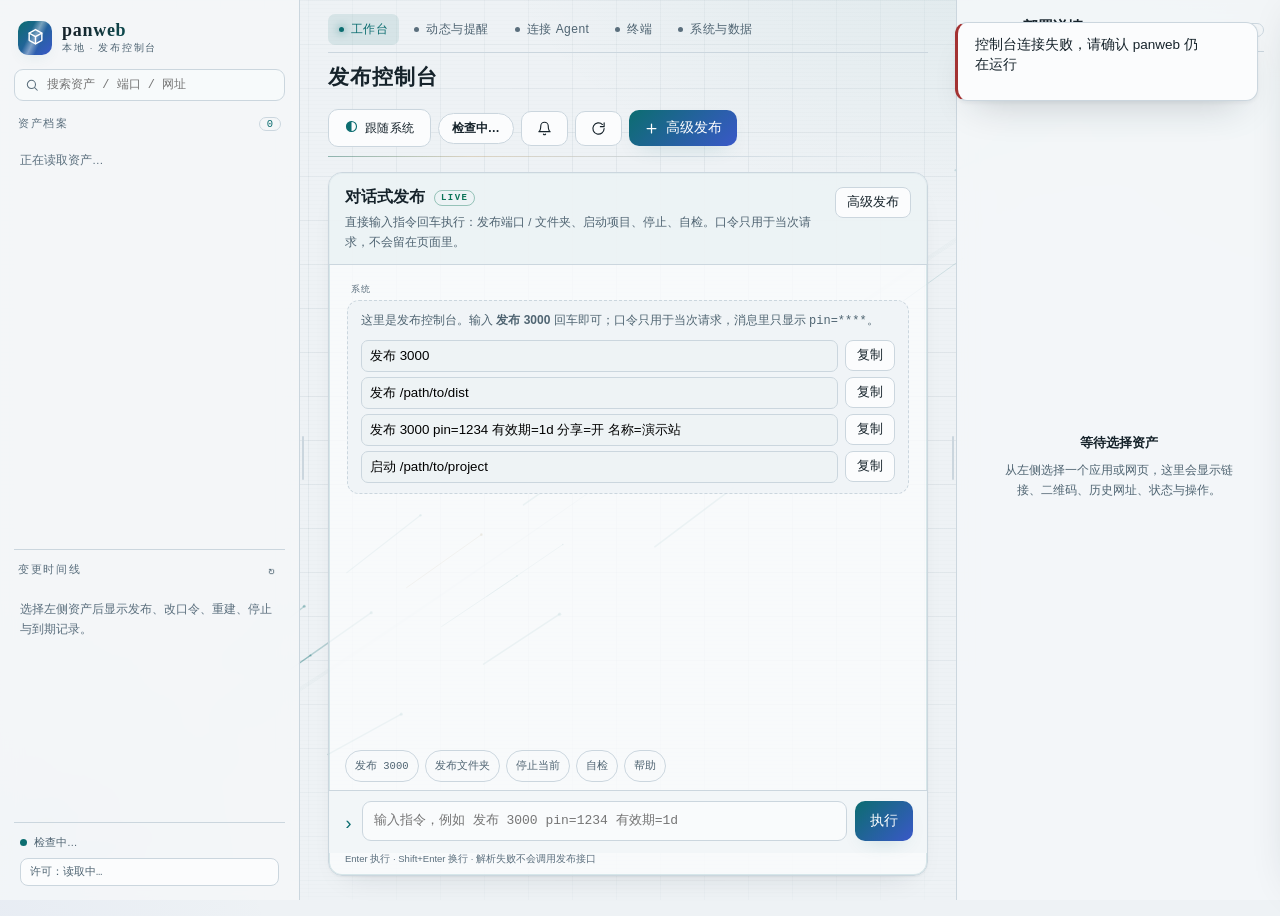
==== commit 540703dd: "feat(console): 右栏改为部署详情，终端页保留左右栏" ====
--- a/ui/index.html
+++ b/ui/index.html
@@ -3270,6 +3270,91 @@
   .asset-item, .rail-search, .rail-mini { min-height: 48px; }
   .rail-search input { font-size: 16px; }
   .viz .btn { min-height: 48px; }
+}
+
+/* ---------- 右栏：部署详情 ---------- */
+.viz-panel { gap: 7px; padding-top: 8px; }
+.viz-url { display: none; }
+.dep-sec { border-top: 1px solid var(--border); padding-top: 8px; }
+.dep-label {
+  display: flex; align-items: baseline; gap: 7px; margin-bottom: 6px;
+  font-size: 10px; letter-spacing: .14em; color: var(--faint); text-transform: uppercase;
+}
+.dep-note { font-family: var(--mono); font-size: 9px; letter-spacing: 0; text-transform: none; }
+.dep-link {
+  display: grid; grid-template-columns: 28px minmax(0, 1fr) auto auto;
+  gap: 5px; align-items: center; padding: 2px 0;
+}
+.dep-key { font-family: var(--mono); font-size: 9.5px; color: var(--faint); }
+.dep-url {
+  font-family: var(--mono); font-size: 9.5px; color: var(--ink);
+  overflow-wrap: anywhere; line-height: 1.45;
+}
+.dep-link.is-empty .dep-url { color: var(--faint); }
+.dep-cp {
+  font-family: var(--mono); font-size: 9px; padding: 3px 6px; cursor: pointer;
+  border: 1px solid var(--border); border-radius: 6px;
+  background: var(--chip-bg); color: var(--muted);
+}
+.dep-cp:hover { color: var(--accent); border-color: var(--accent); }
+.dep-cp:disabled { opacity: .45; cursor: not-allowed; }
+.dep-link .btn { min-height: 22px; padding: 1px 7px; font-size: 9.5px; }
+.dep-qr-wrap { display: flex; gap: 12px; align-items: flex-start; }
+.dep-qr {
+  width: 96px; height: 96px; flex: none; padding: 5px; cursor: zoom-in;
+  border: 1px solid var(--border); border-radius: 10px; background: #fff;
+}
+.dep-qr svg { width: 100%; height: 100%; display: block; }
+.dep-qr-actions { display: flex; flex-direction: column; gap: 5px; min-width: 0; }
+.dep-qr-actions .btn { min-height: 26px; padding: 2px 9px; font-size: 10.5px; }
+.dep-hint { font-size: 10px; color: var(--faint); line-height: 1.55; }
+.dep-links { display: flex; flex-direction: column; gap: 3px; max-height: 120px; overflow-y: auto; }
+.dep-link-item {
+  display: flex; flex-direction: column; gap: 1px; padding: 3px 7px;
+  border: 1px solid var(--border); border-radius: 7px; background: var(--node-bg);
+}
+.dep-link-item .u { font-family: var(--mono); font-size: 9.5px; overflow-wrap: anywhere; }
+.dep-link-item.current { border-color: var(--online-ring); }
+.dep-link-tag { display: flex; align-items: center; gap: 6px; font-size: 9.5px; color: var(--faint); }
+.dep-link-tag .tag-current { color: var(--online); }
+.dep-link-tag .tag-expired { color: var(--offline); }
+.dep-grid { display: grid; grid-template-columns: 1fr 1fr; gap: 1px 12px; }
+.dep-row {
+  display: flex; justify-content: space-between; align-items: baseline; gap: 6px;
+  padding: 1px 0; min-width: 0;
+}
+.dep-row span { font-size: 9.5px; color: var(--faint); white-space: nowrap; }
+.dep-row b {
+  font-family: var(--mono); font-size: 10.5px; color: var(--ink);
+  overflow-wrap: anywhere; text-align: right;
+}
+.dep-act-row { display: flex; flex-wrap: wrap; gap: 5px; }
+.dep-act-row .btn { min-height: 26px; font-size: 10.5px; }
+.dep-pin-row { display: flex; gap: 6px; margin-top: 5px; }
+.dep-pin-row input {
+  flex: 1; min-width: 0; height: 26px; padding: 0 8px; font-size: 10.5px;
+  border: 1px solid var(--border); border-radius: 7px;
+  background: var(--field-bg); color: var(--ink);
+}
+.dep-pin-row input:focus { outline: none; border-color: var(--accent); }
+.dep-actions .dep-hint { margin-top: 5px; }
+
+/* 进程可视化在详情里更紧凑，但节点与呼吸脉冲保持不变 */
+.viz-graph { padding: 0; }
+.viz-node { min-height: 24px; padding: 2px 9px; border-radius: 8px; gap: 8px; }
+.viz-node b { font-size: 11px; }
+.viz-node > div { display: flex; align-items: baseline; justify-content: space-between; gap: 6px; width: 100%; }
+.viz-detail { margin-top: 0; font-size: 9px; }
+.viz-link { height: 6px; }
+.qr-modal { width: 360px; text-align: center; }
+.qr-zoom {
+  width: 252px; height: 252px; margin: 6px auto 8px; padding: 12px;
+  background: #fff; border-radius: 12px; border: 1px solid var(--border);
+}
+.qr-zoom svg { width: 100%; height: 100%; display: block; }
+.qr-target {
+  font-family: var(--mono); font-size: 9.5px; color: var(--faint);
+  overflow-wrap: anywhere; margin-bottom: 10px;
 }
 
 /* ---------- 终端页：伪终端画面（xterm.js 渲染，控制台只搬字节） ---------- */
@@ -4098,12 +4183,7 @@
 body[data-page="agents"] #viz-backdrop,
 body[data-page="system"] #viz-backdrop { display: none; }
 
-body[data-page="term"] .rail,
-body[data-page="term"] .rail-drag,
-body[data-page="term"] .viz,
-body[data-page="term"] .viz-drag,
-body[data-page="term"] #rail-backdrop,
-body[data-page="term"] #viz-backdrop { display: none; }
+/* 终端只占中栏：左右两栏保留；移动端仍按既有单栏抽屉策略 */
 
 /* 终端 / 全幅功能页的面板质感 */
 body[data-page="term"] .main,
@@ -4383,19 +4463,19 @@
 
 <div class="drag-h viz-drag" id="drag-viz" title="拖拽调宽 · 双击复位"></div>
 
-<!-- ======= 右栏：进程可视化 ======= -->
-<aside class="viz" id="viz-rail" aria-label="进程可视化">
+<!-- ======= 右栏：部署详情 ======= -->
+<aside class="viz" id="viz-rail" aria-label="部署详情">
   <div class="viz-head">
-    <span class="viz-kicker">PROCESS</span>
-    <b>进程可视化</b>
+    <span class="viz-kicker">DEPLOY</span>
+    <b>部署详情</b>
     <span class="viz-live" id="viz-live">4s</span>
-    <button class="drawer-x" id="viz-close" onclick="closeDrawers()" aria-label="关闭进程栏">×</button>
+    <button class="drawer-x" id="viz-close" onclick="closeDrawers()" aria-label="关闭部署详情">×</button>
   </div>
 
   <div class="viz-empty" id="viz-empty">
     <div class="viz-radar" aria-hidden="true"><span></span></div>
     <b>等待选择资产</b>
-    <p>从左侧选择一个应用，这里会显示内置代理、cloudflared 隧道与源应用的实时状态。</p>
+    <p>从左侧选择一个应用或网页，这里会显示链接、二维码、历史网址、状态与操作。</p>
   </div>
 
   <div class="viz-panel" id="viz-panel" hidden>
@@ -4407,37 +4487,86 @@
       <span class="viz-badge" id="viz-status">未知</span>
     </div>
 
-    <div class="viz-graph" id="viz-graph">
-      <div class="viz-node" id="viz-node-proxy" data-node="proxy">
-        <span class="viz-dot"></span>
-        <div><b>内置代理</b><span class="viz-detail">未知</span></div>
+    <section class="dep-sec">
+      <div class="dep-label">链接 <span class="dep-note">复制或直接打开</span></div>
+      <div class="dep-link">
+        <span class="dep-key">公网</span>
+        <span class="dep-url" id="dep-url">—</span>
+        <button class="dep-cp" onclick="copyText(document.getElementById('dep-url').textContent)" title="复制公网地址">复制</button>
+        <button class="btn btn-sm ghost" onclick="openUrl(document.getElementById('dep-url').textContent)">打开</button>
       </div>
-      <div class="viz-link" id="viz-link-proxy"><span></span></div>
-      <div class="viz-node" id="viz-node-tunnel" data-node="tunnel">
-        <span class="viz-dot"></span>
-        <div><b>cloudflared 隧道</b><span class="viz-detail">未知</span></div>
+      <div class="dep-link" id="dep-share-row">
+        <span class="dep-key">分享</span>
+        <span class="dep-url" id="dep-share-url">—</span>
+        <button class="dep-cp" onclick="copyText(document.getElementById('dep-share-url').textContent)" title="复制分享链接">复制</button>
+        <button class="btn btn-sm ghost" onclick="openUrl(document.getElementById('dep-share-url').textContent)">打开</button>
       </div>
-      <div class="viz-link" id="viz-link-source"><span></span></div>
-      <div class="viz-node" id="viz-node-source" data-node="source">
-        <span class="viz-dot"></span>
-        <div><b>源应用</b><span class="viz-detail">未知</span></div>
+    </section>
+
+    <section class="dep-sec">
+      <div class="dep-label">二维码 <span class="dep-note" id="dep-qr-note">本地生成</span></div>
+      <div class="dep-qr-wrap">
+        <div class="dep-qr" id="viz-qr" onclick="openQrZoom()" title="点击放大" role="button" tabindex="0"></div>
+        <div class="dep-qr-actions">
+          <button class="btn btn-sm ghost" onclick="openQrZoom()">放大</button>
+          <button class="btn btn-sm ghost" onclick="downloadVizQr()">下载 PNG</button>
+          <div class="dep-hint" id="dep-qr-target">—</div>
+        </div>
       </div>
-    </div>
-
-    <div class="viz-metrics">
-      <div class="viz-metric"><span>访问量</span><b id="viz-pv">未知</b></div>
-      <div class="viz-metric"><span>访客</span><b id="viz-uv">未知</b></div>
-      <div class="viz-metric"><span>最近访问</span><b id="viz-last">未知</b></div>
-      <div class="viz-metric"><span>隧道重建</span><b id="viz-rebuilds">未知</b></div>
-    </div>
-
-    <div class="viz-section-title">最近访客</div>
-    <div class="viz-visitors" id="viz-visitors"><div class="rail-empty">暂无最近访客</div></div>
-
-    <div class="viz-foot">
-      <button class="btn btn-sm ghost" onclick="openDrawer(selectedAssetId)">打开详情抽屉</button>
-      <button class="btn btn-sm ghost" onclick="refresh(true)">刷新状态</button>
-    </div>
+    </section>
+
+    <section class="dep-sec">
+      <div class="dep-label">历史链接 <span class="dep-note">重建后旧网址</span></div>
+      <div class="dep-links" id="dep-links"><div class="rail-empty">读取中…</div></div>
+    </section>
+
+    <section class="dep-sec">
+      <div class="dep-label">状态</div>
+      <div class="dep-grid">
+        <div class="dep-row"><span>口令</span><b id="dep-pin">未知</b></div>
+        <div class="dep-row"><span>有效期</span><b id="dep-exp">未知</b></div>
+        <div class="dep-row"><span>发布时间</span><b id="dep-pub">未知</b></div>
+        <div class="dep-row"><span>访问 PV</span><b id="viz-pv">未知</b></div>
+        <div class="dep-row"><span>访客 UV</span><b id="viz-uv">未知</b></div>
+        <div class="dep-row"><span>最近访问</span><b id="viz-last">未知</b></div>
+        <div class="dep-row"><span>最近重建</span><b id="dep-last-rebuild">未知</b></div>
+        <div class="dep-row"><span>重建次数</span><b id="viz-rebuilds">未知</b></div>
+      </div>
+    </section>
+
+    <section class="dep-sec">
+      <div class="dep-label">进程 <span class="dep-note">实时</span></div>
+      <div class="viz-graph" id="viz-graph">
+        <div class="viz-node" id="viz-node-proxy" data-node="proxy">
+          <span class="viz-dot"></span>
+          <div><b>内置代理</b><span class="viz-detail">未知</span></div>
+        </div>
+        <div class="viz-link" id="viz-link-proxy"><span></span></div>
+        <div class="viz-node" id="viz-node-tunnel" data-node="tunnel">
+          <span class="viz-dot"></span>
+          <div><b>cloudflared 隧道</b><span class="viz-detail">未知</span></div>
+        </div>
+        <div class="viz-link" id="viz-link-source"><span></span></div>
+        <div class="viz-node" id="viz-node-source" data-node="source">
+          <span class="viz-dot"></span>
+          <div><b>源应用</b><span class="viz-detail">未知</span></div>
+        </div>
+      </div>
+    </section>
+
+    <section class="dep-sec dep-actions">
+      <div class="dep-label">操作</div>
+      <div class="dep-act-row">
+        <button class="btn btn-sm btn-danger" onclick="vizStop()">停止</button>
+        <button class="btn btn-sm" onclick="vizRetry()" title="检查并重建失联通道">重试通道</button>
+        <button class="btn btn-sm" onclick="vizCheck()">重新自检</button>
+      </div>
+      <div class="dep-pin-row">
+        <input type="text" id="viz-pin-input" maxlength="32" placeholder="新口令；留空提交=移除" autocomplete="off" aria-label="新访问口令">
+        <button class="btn btn-sm" onclick="vizSetPin()">改口令</button>
+      </div>
+      <div class="dep-hint">口令只作为一次请求参数；详情仅显示「需要 / 无」，不会回显明文。</div>
+    </section>
   </div>
 </aside>
 
@@ -4719,6 +4848,20 @@
   </div>
 </div>
 
+<!-- ======= 二维码放大 ======= -->
+<div class="overlay" id="qr-overlay" onclick="if(event.target===this) closeQrZoom()">
+  <div class="modal qr-modal">
+    <div class="modal-title">扫码打开</div>
+    <div class="modal-sub" id="qr-sub">二维码由本机生成，不经过外链服务。</div>
+    <div class="qr-zoom" id="qr-zoom"></div>
+    <div class="qr-target" id="qr-target-url"></div>
+    <div class="modal-foot">
+      <button class="btn" onclick="closeQrZoom()">关闭</button>
+      <button class="btn btn-primary" onclick="downloadVizQr()">下载 PNG</button>
+    </div>
+  </div>
+</div>
+
 <div class="toasts" id="toasts"></div>
 
 <script>
@@ -5221,6 +5364,7 @@
     if (!d.ok) return renderTimelineEmpty("时间线读取失败：" +
       (d.error ? d.error.message : "未知错误"));
     TIMELINE_CACHE[id] = d.data.events || [];
+    DETAIL_CACHE[id] = d.data.detail || null;
     if (token === timelineToken) renderTimeline(id, TIMELINE_CACHE[id]);
     if (typeof renderViz === "function") renderViz();
   });
@@ -5233,22 +5377,111 @@
 function openRail() {
   document.body.classList.remove("viz-open");
   document.body.classList.add("rail-open");
+  if (typeof tmFitSoon === "function") setTimeout(tmFitSoon, 260);
 }
 function openViz() {
   document.body.classList.remove("rail-open");
   document.body.classList.add("viz-open");
+  if (typeof tmFitSoon === "function") setTimeout(tmFitSoon, 260);
 }
 function closeDrawers() {
   document.body.classList.remove("rail-open", "viz-open");
+  if (typeof tmFitSoon === "function") setTimeout(tmFitSoon, 260);
 }
 document.getElementById("asset-search").addEventListener("input", renderAssetList);
 document.addEventListener("keydown", e => {
   if (e.key === "Escape") closeDrawers();
 });
 
-// ---------- 右栏：进程可视化（只消费 /api/state 与历史缓存） ----------
-const VIZ_EMPTY_DEFAULT = "<b>等待选择资产</b><p>从左侧选择一个应用，这里会显示内置代理、cloudflared 隧道与源应用的实时状态。</p>";
+// ---------- 右栏：部署详情（只消费 /api/state 与 /api/history） ----------
+const VIZ_EMPTY_DEFAULT = "<b>等待选择资产</b><p>从左侧选择一个应用或网页，这里会显示链接、二维码、历史网址、状态与操作。</p>";
 const NODE_DEFAULT = {state: "unknown", detail: "暂无数据"};
+const DETAIL_CACHE = {};
+let VIZ_QR_URL = "";
+
+function fmtRemain(expiresAt) {
+  if (!expiresAt) return "永久";
+  const sec = Math.floor(expiresAt - Date.now() / 1000);
+  if (sec <= 0) return "已到期";
+  const days = Math.floor(sec / 86400);
+  const hours = Math.floor((sec % 86400) / 3600);
+  const minutes = Math.floor((sec % 3600) / 60);
+  if (days) return "剩余 " + days + " 天 " + hours + " 小时";
+  if (hours) return "剩余 " + hours + " 小时 " + minutes + " 分";
+  return "剩余 " + Math.max(1, minutes) + " 分钟";
+}
+
+function renderDeployment(a) {
+  const detail = DETAIL_CACHE[a.id];
+  const url = a.url || (detail && detail.url) || "";
+  const share = a.share_url || (detail && detail.share_url) || "";
+  document.getElementById("dep-url").textContent = url || "尚未生成";
+  const shareRow = document.getElementById("dep-share-row");
+  document.getElementById("dep-share-url").textContent = share || "未生成分享页";
+  shareRow.classList.toggle("is-empty", !share);
+  shareRow.querySelectorAll("button").forEach(b => { b.disabled = !share; });
+
+  document.getElementById("dep-pin").textContent = a.pinned ? "需要口令" : "无口令";
+  document.getElementById("dep-exp").textContent = fmtRemain(a.expires_at);
+  document.getElementById("dep-pub").textContent =
+    a.started || (detail && detail.published_at) || "未知";
+  const pv = a.proxy_port ? a.pv : null;
+  document.getElementById("viz-pv").textContent = pv ? String(pv.total) : "未知";
+  document.getElementById("viz-uv").textContent = pv ? String(pv.uv) : "未知";
+  document.getElementById("viz-last").textContent = pv ? fmtVisitTime(pv.last) : "未知";
+  const count = detail ? detail.rebuild_count : rebuildCount(a.id);
+  document.getElementById("viz-rebuilds").textContent =
+    count === null || count === undefined ? "未知" : String(count);
+  document.getElementById("dep-last-rebuild").textContent = detail
+    ? (detail.last_rebuild_at ? fmtVisitTime(detail.last_rebuild_at) : "暂无")
+    : "未知";
+
+  const links = document.getElementById("dep-links");
+  if (detail === undefined) {
+    links.innerHTML = '<div class="rail-empty">读取中…</div>';
+  } else if (!detail || !detail.links || !detail.links.length) {
+    links.innerHTML = '<div class="rail-empty">还没有历史链接，重建后旧网址会记录在这里。</div>';
+  } else {
+    links.innerHTML = detail.links.map(l => {
+      const current = l.status === "current";
+      const tag = current ? "当前" : "已失效";
+      const when = current ? "" : fmtVisitTime(l.ts);
+      return '<div class="dep-link-item ' + (current ? "current" : "") + '">' +
+        '<div class="dep-link-tag"><span class="tag-' + (current ? "current" : "expired") +
+        '">' + tag + "</span>" + (when ? "<span>" + esc(when) + "</span>" : "") +
+        '<button class="dep-cp" onclick="copyText(' + jsq(l.url) + ')">复制</button></div>' +
+        '<div class="u">' + esc(l.url) + "</div></div>";
+    }).join("");
+  }
+  drawVizQr(a, detail);
+}
+
+function qrTarget(a, detail) {
+  return (detail && detail.share_url) || a.share_url ||
+    (detail && detail.url) || a.url || "";
+}
+
+function qrSvg(url, cell, margin) {
+  const q = qrcode(0, "M");
+  q.addData(url);
+  q.make();
+  return q.createSvgTag({cellSize: cell, margin: margin, scalable: true});
+}
+
+function drawVizQr(a, detail) {
+  const holder = document.getElementById("viz-qr");
+  const target = qrTarget(a, detail);
+  document.getElementById("dep-qr-target").textContent =
+    target ? (a.share_url || (detail && detail.share_url) ? "扫码打开分享页" : "扫码打开应用") : "未生成网址";
+  if (!target || !window.qrcode) {
+    holder.innerHTML = '<div class="rail-empty">—</div>';
+    return;
+  }
+  if (VIZ_QR_URL === target && holder.innerHTML) return;
+  VIZ_QR_URL = target;
+  holder.innerHTML = qrSvg(target, 3, 2);
+  holder.title = target;
+}
 
 function setVizNode(key, node) {
   const el = document.getElementById("viz-node-" + key);
@@ -5269,6 +5502,25 @@
   if (!TIMELINE_CACHE[id]) return null;
   return TIMELINE_CACHE[id].filter(e => e.type === "restart" ||
     e.type === "url_change").length;
+}
+
+function clearDeployment() {
+  ["dep-url", "dep-share-url", "dep-pin", "dep-exp", "dep-pub", "viz-pv",
+   "viz-uv", "viz-last", "viz-rebuilds", "dep-last-rebuild", "viz-name", "viz-url"]
+    .forEach(id => {
+      const el = document.getElementById(id);
+      if (el) el.textContent = "—";
+    });
+  document.getElementById("dep-share-row").classList.add("is-empty");
+  document.getElementById("dep-links").innerHTML =
+    '<div class="rail-empty">还没有历史链接。</div>';
+  const qr = document.getElementById("viz-qr");
+  qr.innerHTML = "";
+  qr.title = "";
+  document.getElementById("dep-qr-target").textContent = "—";
+  VIZ_QR_URL = "";
+  document.getElementById("viz-status").textContent = "未知";
+  document.getElementById("viz-status").className = "viz-badge";
 }
 
 function renderViz() {
@@ -5278,12 +5530,14 @@
   if (!found) {
     empty.hidden = false;
     empty.innerHTML = VIZ_EMPTY_DEFAULT;
+    clearDeployment();
     panel.hidden = true;
     return;
   }
   if (found.hosted) {
     empty.hidden = false;
     empty.innerHTML = "<b>云端托管</b><p>这个资产不在这台电脑上运行，没有本机代理 / 隧道 / 源应用节点。</p>";
+    clearDeployment();
     panel.hidden = true;
     return;
   }
@@ -5293,6 +5547,7 @@
   const a = found.a;
   document.getElementById("viz-name").textContent = a.title || a.name || "—";
   document.getElementById("viz-url").textContent = a.url || "尚未生成公网网址";
+  renderDeployment(a);
 
   const expired = a.expires_at && a.expires_at < Date.now() / 1000;
   const badge = document.getElementById("viz-status");
@@ -5315,24 +5570,143 @@
     nodes.tunnel && nodes.tunnel.state === "online"));
   setVizLink("viz-link-source", !!(nodes.tunnel && nodes.tunnel.state === "online" &&
     nodes.source && nodes.source.state === "online"));
-
-  const pv = a.pv || null;
-  document.getElementById("viz-pv").textContent = pv ? String(pv.total) : "未知";
-  document.getElementById("viz-uv").textContent = pv ? String(pv.uv) : "未知";
-  document.getElementById("viz-last").textContent = pv ? fmtVisitTime(pv.last) : "未知";
-  const rebuilds = rebuildCount(a.id);
-  document.getElementById("viz-rebuilds").textContent =
-    rebuilds === null ? "未知" : String(rebuilds);
-
-  const visits = (STATE && STATE.visits_recent || []).filter(v => v.id === a.id);
-  const vbox = document.getElementById("viz-visitors");
-  vbox.innerHTML = visits.length ? visits.slice(0, 8).map(v => {
-    return '<div class="viz-visitor"><span class="v-name">' + esc(v.name || "应用") +
-      " · " + esc(v.path || "/") + "</span><span class=\"v-meta\">" +
-      esc(v.device || "") + (v.browser ? "/" + esc(v.browser) : "") +
-      " · " + esc(fmtVisitTime(v.ts)) + "</span></div>";
-  }).join("") : '<div class="rail-empty">暂无最近访客</div>';
-}
+}
+
+function currentAsset() {
+  const found = findAsset(selectedAssetId);
+  return found && !found.hosted ? found.a : null;
+}
+
+function vizStop() {
+  const a = currentAsset();
+  if (!a) return;
+  askStop(a.id, a.title || a.name || a.id);
+}
+
+function vizCheck() {
+  const a = currentAsset();
+  if (!a) return;
+  doCheck({id: a.id});
+}
+
+async function vizRetry() {
+  const a = currentAsset();
+  if (!a) return;
+  if (commandBusy) return toast("有指令正在执行，稍后再试", false);
+  setCommandBusy(true);
+  addStep("正在检查失联通道并尝试恢复…");
+  try {
+    const start = await api("/api/recover", {});
+    if (!start.ok) {
+      const err = start.error || {};
+      return addError(err.message || "恢复任务启动失败", err.hint || "稍后重试", null);
+    }
+    const jobId = start.data && start.data.job;
+    for (let i = 0; i < 600; i++) {
+      await sleep(700);
+      const d = await api("/api/job?id=" + encodeURIComponent(jobId));
+      if (!d.ok) return addError("任务读取失败", "控制台可能已重启", null);
+      const job = d.data || {};
+      if (!job.done) continue;
+      if (!job.ok) {
+        const err = job.error || {};
+        return addError(err.message || "恢复失败", err.hint || "稍后重试", null);
+      }
+      const result = job.result || {};
+      const n = (result.recovered || []).length;
+      addResult("<b>通道检查完成</b><div class=\"err-hint\">检查 " +
+        esc(String(result.checked || 0)) + " 个异常条目，恢复 " + esc(String(n)) +
+        " 个" + (n ? "；网址可能已更新，详情已刷新" : "；当前条目无需重建") + "</div>");
+      await refresh(true);
+      reloadTimeline();
+      return;
+    }
+    addError("等待超时", "恢复仍在后台运行，稍后刷新状态。", null);
+  } finally {
+    setCommandBusy(false);
+  }
+}
+
+async function vizSetPin() {
+  const a = currentAsset();
+  if (!a) return;
+  const input = document.getElementById("viz-pin-input");
+  const pin = (input.value || "").trim();
+  if (pin && pin.length < 4) {
+    input.value = "";
+    return addError("口令太短", "至少 4 位；留空表示移除口令", null);
+  }
+  if (!pin && !confirm("留空会移除访问口令，网址将变为公开。确定继续？")) return;
+  if (commandBusy) return toast("有指令正在执行，稍后再试", false);
+  setCommandBusy(true);
+  addStep(pin ? "正在更新访问口令…" : "正在移除访问口令…");
+  input.value = "";
+  try {
+    const d = await api("/api/pin", {id: a.id, pin: pin || null});
+    if (!d.ok) {
+      const err = d.error || {};
+      return addError(err.message || "改口令失败", err.hint || "稍后重试", null);
+    }
+    const next = (d.data && d.data.entry) || {};
+    const changed = next.url && a.url && next.url !== a.url;
+    addResult("<b>口令已" + (pin ? "更新" : "移除") + "</b>" +
+      (changed ? "<div class=\"err-hint\">公网网址已变化，旧网址已记入历史链接。</div>" : ""));
+    await refresh(true);
+    reloadTimeline();
+  } finally {
+    setCommandBusy(false);
+  }
+}
+
+function openQrZoom() {
+  const a = currentAsset();
+  if (!a) return;
+  const target = qrTarget(a, DETAIL_CACHE[a.id]);
+  if (!target || !window.qrcode) return;
+  const holder = document.getElementById("qr-zoom");
+  holder.innerHTML = qrSvg(target, 8, 4);
+  document.getElementById("qr-target-url").textContent = target;
+  document.getElementById("qr-overlay").classList.add("show");
+}
+
+function closeQrZoom() {
+  document.getElementById("qr-overlay").classList.remove("show");
+}
+
+function downloadVizQr() {
+  const a = currentAsset();
+  if (!a) return;
+  const target = qrTarget(a, DETAIL_CACHE[a.id]);
+  if (!target || !window.qrcode) return toast("还没有可下载的二维码", false);
+  const q = qrcode(0, "M");
+  q.addData(target);
+  q.make();
+  const cell = 8, margin = 3, count = q.getModuleCount();
+  const size = (count + margin * 2) * cell;
+  const canvas = document.createElement("canvas");
+  canvas.width = size;
+  canvas.height = size;
+  const ctx = canvas.getContext("2d");
+  ctx.fillStyle = "#fff";
+  ctx.fillRect(0, 0, size, size);
+  ctx.fillStyle = "#000";
+  for (let r = 0; r < count; r++) {
+    for (let c = 0; c < count; c++) {
+      if (q.isDark(r, c)) ctx.fillRect((c + margin) * cell, (r + margin) * cell, cell, cell);
+    }
+  }
+  canvas.toBlob(blob => {
+    const link = document.createElement("a");
+    link.href = URL.createObjectURL(blob);
+    link.download = "panweb-qr-" + (a.id || "app") + ".png";
+    link.click();
+    setTimeout(() => URL.revokeObjectURL(link.href), 1500);
+  }, "image/png");
+}
+
+document.addEventListener("keydown", e => {
+  if (e.key === "Escape") closeQrZoom();
+});
 
 // 页面不可见时不再让装饰动效耗电；低性能设备直接静态化
 document.addEventListener("visibilitychange", () => {
@@ -6060,12 +6434,14 @@
   loadDetail();
   clearInterval(drawerTimer);
   drawerTimer = setInterval(() => { if (currentDrawerId) loadDetail(); }, 2500);
+  if (typeof tmFitSoon === "function") setTimeout(tmFitSoon, 260);
 }
 function closeDrawer() {
   currentDrawerId = null;
   clearInterval(drawerTimer);
   document.getElementById("drawer-mask").classList.remove("show");
   document.getElementById("drawer").classList.remove("show");
+  if (typeof tmFitSoon === "function") setTimeout(tmFitSoon, 260);
 }
 const TIMELINE_LABELS = {publish:"发布", restart:"重启", url_change:"换网址",
   pin_change:"改口令", expire:"到期", stop:"停止", error:"出错"};
@@ -6400,8 +6776,15 @@
   if (!stopTarget) return;
   const d = await api("/api/stop", {target: stopTarget});
   document.getElementById("stop-overlay").classList.remove("show");
-  if (!d.ok) return toast(d.error ? d.error.message : "停止失败", false);
+  if (!d.ok) {
+    const err = d.error || {};
+    toast(err.message || "停止失败", false);
+    if (typeof addError === "function") addError(err.message || "停止失败", err.hint || "稍后重试", null);
+    return;
+  }
   toast("已停止发布");
+  if (typeof addResult === "function") addResult("<b>已停止发布</b>");
+  if (stopTarget === selectedAssetId) selectedAssetId = null;
   stopTarget = null;
   await refresh();
 }
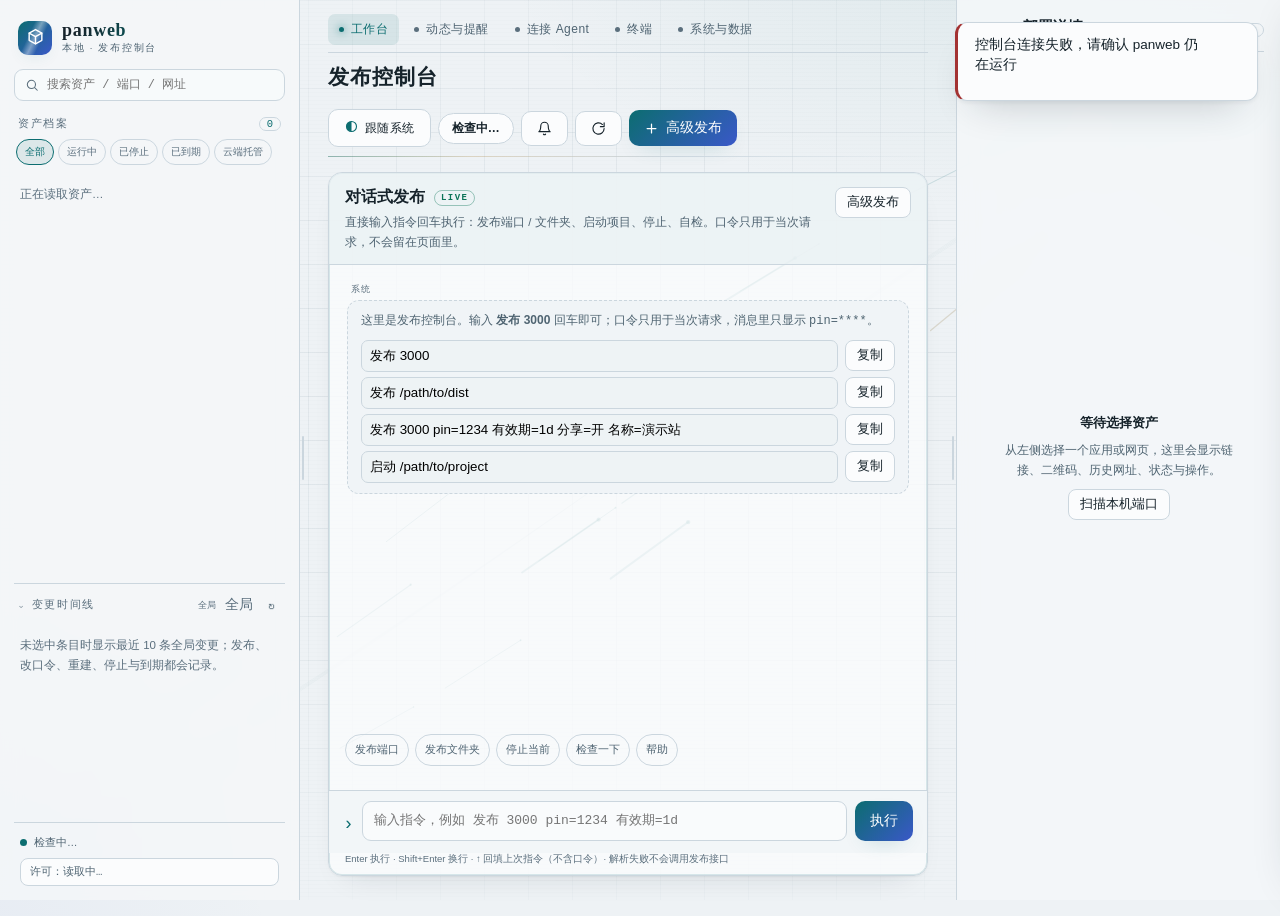
==== commit fd886211: "build(ui): 重建控制台单文件产物（分组/重发/中栏/左栏模块）" ====
--- a/ui/index.html
+++ b/ui/index.html
@@ -3273,9 +3273,39 @@
 }
 
 /* ---------- 右栏：部署详情 ---------- */
-.viz-panel { gap: 7px; padding-top: 8px; }
+.viz-panel { gap: 7px; padding-top: 8px; flex: 1; }
+.viz-sub { font-family: var(--mono); font-size: 9px; color: var(--faint); margin-top: 3px; }
 .viz-url { display: none; }
 .dep-sec { border-top: 1px solid var(--border); padding-top: 8px; }
+.dep-group { padding-top: 7px; }
+.dep-group-btn {
+  display: flex; align-items: baseline; justify-content: space-between; gap: 8px;
+  width: 100%; padding: 0; margin: 0 0 5px; border: 0; background: none;
+  text-align: left; cursor: pointer; color: inherit; font: inherit;
+}
+.dep-group-btn:focus-visible { outline: 2px solid var(--accent); outline-offset: 3px; border-radius: 4px; }
+.dep-group-btn:hover .dep-label { color: var(--ink); }
+.dep-group.is-collapsed .dep-group-btn { margin-bottom: 0; }
+.dep-group-body { min-width: 0; }
+.dep-caret {
+  font-family: var(--mono); font-size: 11px; color: var(--faint); flex: none;
+  transition: transform .2s ease; display: inline-block; line-height: 1;
+}
+.dep-group-btn[aria-expanded="false"] .dep-caret,
+.rail-collapse[aria-expanded="false"] .dep-caret { transform: rotate(-90deg); }
+.dep-sub { border-top: 1px dashed var(--border); margin-top: 7px; padding-top: 6px; }
+.dep-sub .dep-group-btn { margin-bottom: 4px; }
+.dep-sub .dep-label { font-size: 9.5px; }
+.dep-stopped-note {
+  border: 1px solid var(--expired-ring); border-radius: 9px; padding: 7px 9px;
+  background: var(--node-bg); font-size: 10px; color: var(--muted); line-height: 1.6;
+}
+.dep-stopped-note b { color: var(--expired); font-size: 10.5px; }
+.dep-actions {
+  position: sticky; bottom: -1px; z-index: 6; margin-top: auto;
+  padding: 9px 0 2px; background: var(--viz-bg); backdrop-filter: blur(10px);
+  border-top: 1px solid var(--accent);
+}
 .dep-label {
   display: flex; align-items: baseline; gap: 7px; margin-bottom: 6px;
   font-size: 10px; letter-spacing: .14em; color: var(--faint); text-transform: uppercase;
@@ -3355,6 +3385,81 @@
 .qr-target {
   font-family: var(--mono); font-size: 9.5px; color: var(--faint);
   overflow-wrap: anywhere; margin-bottom: 10px;
+}
+
+/* ---------- 工作台：左栏过滤 / 引导 / 中栏提示 ---------- */
+.sr-only {
+  position: absolute; width: 1px; height: 1px; padding: 0; margin: -1px;
+  overflow: hidden; clip: rect(0 0 0 0); white-space: nowrap; border: 0;
+}
+.rail-filters { display: flex; flex-wrap: wrap; gap: 4px; padding: 0 2px 8px; }
+.rail-filter {
+  border: 1px solid var(--border); border-radius: 999px; background: transparent;
+  color: var(--faint); font-family: var(--mono); font-size: 9.5px;
+  padding: 3px 8px; min-height: 26px; cursor: pointer; transition: all .2s;
+}
+.rail-filter:hover { color: var(--accent); border-color: var(--accent); }
+.rail-filter[aria-pressed="true"] {
+  color: var(--accent); border-color: var(--accent); background: var(--accent-soft);
+}
+.rail-filter:focus-visible { outline: 2px solid var(--accent); outline-offset: 2px; }
+.rail-collapse {
+  display: flex; align-items: center; gap: 6px; padding: 0; border: 0;
+  background: none; color: var(--faint); cursor: pointer;
+  font: inherit; letter-spacing: inherit; text-transform: inherit;
+}
+.rail-collapse:hover { color: var(--ink); }
+.rail-collapse:focus-visible { outline: 2px solid var(--accent); outline-offset: 2px; border-radius: 4px; }
+.rail-head-tools { display: flex; align-items: center; gap: 3px; }
+.rail-scope { font-family: var(--mono); font-size: 9px; color: var(--faint); letter-spacing: 0; text-transform: none; }
+.rail-steps { margin: 7px 0 8px; padding-left: 18px; color: var(--muted); }
+.rail-empty-guide b { color: var(--ink); font-size: 12px; }
+.rail-empty-actions { display: flex; flex-wrap: wrap; gap: 5px; margin-top: 8px; }
+.rail-empty-actions .btn { min-height: 26px; font-size: 10.5px; }
+.tl-scope-note {
+  font-family: var(--mono); font-size: 9px; color: var(--faint);
+  padding: 3px 5px 6px; letter-spacing: .04em;
+}
+.scan-list { display: flex; flex-direction: column; gap: 4px; margin: 8px 0; }
+.scan-item {
+  display: flex; align-items: baseline; gap: 7px; width: 100%; padding: 6px 8px;
+  text-align: left; cursor: pointer; font-family: var(--mono); font-size: 10px;
+  border: 1px solid var(--border); border-radius: 8px;
+  background: var(--node-bg); color: var(--muted);
+}
+.scan-item:hover { border-color: var(--accent); color: var(--ink); }
+.scan-item b { color: var(--accent); font-size: 10.5px; }
+.scan-item span { flex: 1; min-width: 0; overflow: hidden; text-overflow: ellipsis; white-space: nowrap; }
+.scan-tag { flex: none; color: var(--online); font-size: 9px; }
+.scan-note { font-size: 10px; color: var(--faint); }
+
+.guide-card {
+  margin: 12px 18px 0; padding: 14px 16px; border: 1px solid var(--border);
+  border-radius: 12px; background: var(--node-bg);
+}
+.guide-title { font-size: 14px; font-weight: 600; margin-bottom: 8px; }
+.guide-steps { margin: 0; padding-left: 20px; display: flex; flex-direction: column; gap: 7px; }
+.guide-steps li { font-size: 12px; color: var(--muted); line-height: 1.6; }
+.guide-steps b { color: var(--ink); display: block; font-size: 12.5px; }
+.guide-actions { display: flex; flex-wrap: wrap; gap: 6px; margin-top: 11px; }
+.guide-results { margin-top: 9px; }
+.guide-results .scan-list { max-height: 220px; overflow-y: auto; }
+
+.cmd-hint-line {
+  min-height: 16px; padding: 0 16px 5px; font-size: 10px; color: var(--faint);
+  font-family: var(--mono); line-height: 1.5;
+}
+.cmd-hint-line.ok { color: var(--online); }
+.cmd-hint-line.warn { color: var(--expired); }
+.cmd-chip:focus-visible {
+  outline: 2px solid var(--accent); outline-offset: 2px;
+}
+
+@media (max-width: 900px) {
+  .guide-card { margin: 10px 12px 0; padding: 12px; }
+  .rail-filters { padding-bottom: 6px; }
+  .rail-filter { min-height: 30px; font-size: 10px; }
+  .dep-actions { padding-bottom: calc(4px + env(safe-area-inset-bottom)); }
 }
 
 /* ---------- 终端页：伪终端画面（xterm.js 渲染，控制台只搬字节） ---------- */
@@ -4220,13 +4325,25 @@
   </div>
 
   <div class="rail-head"><span>资产档案</span><span class="rail-count" id="asset-count">0</span></div>
+  <div class="rail-filters" id="asset-filters" role="group" aria-label="按状态筛选资产">
+    <button class="rail-filter" type="button" data-filter="all" aria-pressed="true" onclick="setAssetFilter('all')">全部</button>
+    <button class="rail-filter" type="button" data-filter="online" aria-pressed="false" onclick="setAssetFilter('online')">运行中</button>
+    <button class="rail-filter" type="button" data-filter="offline" aria-pressed="false" onclick="setAssetFilter('offline')">已停止</button>
+    <button class="rail-filter" type="button" data-filter="expired" aria-pressed="false" onclick="setAssetFilter('expired')">已到期</button>
+    <button class="rail-filter" type="button" data-filter="hosted" aria-pressed="false" onclick="setAssetFilter('hosted')">云端托管</button>
+  </div>
   <div class="asset-list" id="asset-list">
     <div class="rail-empty">正在读取资产…</div>
   </div>
 
-  <div class="rail-head rail-head-timeline"><span>变更时间线</span><button class="rail-mini" onclick="reloadTimeline()" title="刷新时间线">↻</button></div>
+  <div class="rail-head rail-head-timeline">
+    <button class="rail-collapse" id="rail-timeline-btn" type="button" aria-expanded="true" aria-controls="asset-timeline" onclick="toggleRailTimeline()">
+      <span class="dep-caret" aria-hidden="true">⌄</span><span>变更时间线</span>
+    </button>
+    <span class="rail-head-tools"><span class="rail-scope" id="timeline-scope">全局</span><button class="rail-mini" onclick="showGlobalTimeline()" title="查看全局最近 10 条变更" aria-label="查看全局最近 10 条变更">全局</button><button class="rail-mini" onclick="reloadTimeline()" title="刷新时间线" aria-label="刷新变更时间线">↻</button></span>
+  </div>
   <div class="asset-timeline" id="asset-timeline">
-    <div class="rail-empty">选择左侧资产后显示发布、改口令、重建、停止与到期记录。</div>
+    <div class="rail-empty">未选中条目时显示最近 10 条全局变更；发布、改口令、重建、停止与到期都会记录。</div>
   </div>
 
   <div class="sidebar-env">
@@ -4305,22 +4422,39 @@
           <button class="btn btn-sm ghost" onclick="openPublish('port')">高级发布</button>
         </div>
 
+        <div class="guide-card" id="guide-card" hidden>
+          <div class="guide-title">三步发出一个网址</div>
+          <ol class="guide-steps">
+            <li><b>选择要发布的东西</b><span>本机端口、静态文件夹，或让 panweb 启动一个项目。</span></li>
+            <li><b>确认能被访问</b><span>发布后打开链接自检；口令与有效期按需设置。</span></li>
+            <li><b>发送给别人</b><span>复制分享链接或二维码，手机扫码即可打开。</span></li>
+          </ol>
+          <div class="guide-actions">
+            <button class="btn btn-sm btn-primary" type="button" onclick="openPublish('port')">发布端口</button>
+            <button class="btn btn-sm" type="button" onclick="openPublish('pages')">发布文件夹</button>
+            <button class="btn btn-sm ghost" type="button" onclick="scanPorts('guide')">扫描本机端口</button>
+          </div>
+          <div class="guide-results" id="guide-results"></div>
+        </div>
+
         <div class="chat-log" id="chat-log" aria-live="polite"></div>
 
-        <div class="cmd-hints" id="cmd-hints">
-          <button type="button" class="cmd-chip" onclick="fillCommand('发布 3000')">发布 3000</button>
-          <button type="button" class="cmd-chip" onclick="fillCommand('发布 ~/Documents/site')">发布文件夹</button>
-          <button type="button" class="cmd-chip" onclick="fillCommand('停止 当前')">停止当前</button>
-          <button type="button" class="cmd-chip" onclick="fillCommand('检查 当前')">自检</button>
-          <button type="button" class="cmd-chip" onclick="fillCommand('帮助')">帮助</button>
+        <div class="cmd-hints" id="cmd-hints" role="group" aria-label="快捷指令">
+          <button type="button" class="cmd-chip" onclick="fillTemplate('发布 <端口>', '<端口>')" aria-label="填入发布端口的指令模板">发布端口</button>
+          <button type="button" class="cmd-chip" onclick="fillTemplate('发布 <文件夹路径>', '<文件夹路径>')" aria-label="填入发布文件夹的指令模板">发布文件夹</button>
+          <button type="button" class="cmd-chip" onclick="fillTemplate('停止 当前', '')" aria-label="填入停止当前发布的指令">停止当前</button>
+          <button type="button" class="cmd-chip" onclick="fillTemplate('检查 当前', '')" aria-label="填入重新自检的指令">检查一下</button>
+          <button type="button" class="cmd-chip" onclick="fillTemplate('帮助', '')" aria-label="填入帮助指令">帮助</button>
         </div>
+
+        <div class="cmd-hint-line" id="cmd-hint-line" role="status"></div>
 
         <form class="conv-composer" id="cmd-form" onsubmit="submitCommand(event)">
           <span class="cmd-prompt" aria-hidden="true">›</span>
           <textarea id="cmd-input" rows="1" placeholder="输入指令，例如 发布 3000 pin=1234 有效期=1d" autocomplete="off" spellcheck="false" aria-label="发布指令"></textarea>
           <button class="btn btn-primary cmd-run" id="cmd-run" type="submit">执行</button>
         </form>
-        <div class="conv-foot">Enter 执行 · Shift+Enter 换行 · 解析失败不会调用发布接口</div>
+        <div class="conv-foot">Enter 执行 · Shift+Enter 换行 · ↑ 回填上次指令（不含口令）· 解析失败不会调用发布接口</div>
       </div>
     </div>
   </section>
@@ -4476,6 +4610,7 @@
     <div class="viz-radar" aria-hidden="true"><span></span></div>
     <b>等待选择资产</b>
     <p>从左侧选择一个应用或网页，这里会显示链接、二维码、历史网址、状态与操作。</p>
+    <button class="btn btn-sm" type="button" onclick="scanPorts('viz')">扫描本机端口</button>
   </div>
 
   <div class="viz-panel" id="viz-panel" hidden>
@@ -4483,95 +4618,126 @@
       <div>
         <div class="viz-name" id="viz-name">—</div>
         <div class="viz-url" id="viz-url">—</div>
+        <div class="viz-sub" id="viz-sub">—</div>
       </div>
       <span class="viz-badge" id="viz-status">未知</span>
     </div>
 
-    <section class="dep-sec">
-      <div class="dep-label">链接 <span class="dep-note">复制或直接打开</span></div>
-      <div class="dep-link">
-        <span class="dep-key">公网</span>
-        <span class="dep-url" id="dep-url">—</span>
-        <button class="dep-cp" onclick="copyText(document.getElementById('dep-url').textContent)" title="复制公网地址">复制</button>
-        <button class="btn btn-sm ghost" onclick="openUrl(document.getElementById('dep-url').textContent)">打开</button>
-      </div>
-      <div class="dep-link" id="dep-share-row">
-        <span class="dep-key">分享</span>
-        <span class="dep-url" id="dep-share-url">—</span>
-        <button class="dep-cp" onclick="copyText(document.getElementById('dep-share-url').textContent)" title="复制分享链接">复制</button>
-        <button class="btn btn-sm ghost" onclick="openUrl(document.getElementById('dep-share-url').textContent)">打开</button>
-      </div>
-    </section>
-
-    <section class="dep-sec">
-      <div class="dep-label">二维码 <span class="dep-note" id="dep-qr-note">本地生成</span></div>
-      <div class="dep-qr-wrap">
-        <div class="dep-qr" id="viz-qr" onclick="openQrZoom()" title="点击放大" role="button" tabindex="0"></div>
-        <div class="dep-qr-actions">
-          <button class="btn btn-sm ghost" onclick="openQrZoom()">放大</button>
-          <button class="btn btn-sm ghost" onclick="downloadVizQr()">下载 PNG</button>
-          <div class="dep-hint" id="dep-qr-target">—</div>
+    <div class="dep-stopped-note" id="dep-stopped-note" hidden></div>
+
+    <section class="dep-sec dep-group" id="dep-group-links">
+      <button class="dep-group-btn" type="button" aria-expanded="true" aria-controls="dep-body-links" onclick="toggleDepGroup('links')">
+        <span class="dep-label">链接 <span class="dep-note">复制或直接打开</span></span>
+        <span class="dep-caret" aria-hidden="true">⌄</span>
+      </button>
+      <div class="dep-group-body" id="dep-body-links">
+        <div class="dep-link">
+          <span class="dep-key">公网</span>
+          <span class="dep-url" id="dep-url">—</span>
+          <button class="dep-cp" onclick="copyText(document.getElementById('dep-url').textContent)" title="复制公网地址" aria-label="复制公网地址">复制</button>
+          <button class="btn btn-sm ghost" onclick="openUrl(document.getElementById('dep-url').textContent)">打开</button>
+        </div>
+        <div class="dep-link" id="dep-share-row">
+          <span class="dep-key">分享</span>
+          <span class="dep-url" id="dep-share-url">—</span>
+          <button class="dep-cp" onclick="copyText(document.getElementById('dep-share-url').textContent)" title="复制分享链接" aria-label="复制分享链接">复制</button>
+          <button class="btn btn-sm ghost" onclick="openUrl(document.getElementById('dep-share-url').textContent)">打开</button>
+        </div>
+        <div class="dep-qr-wrap">
+          <div class="dep-qr" id="viz-qr" onclick="openQrZoom()" title="点击放大" role="button" tabindex="0" aria-label="放大二维码"></div>
+          <div class="dep-qr-actions">
+            <button class="btn btn-sm ghost" onclick="openQrZoom()">放大</button>
+            <button class="btn btn-sm ghost" onclick="downloadVizQr()">下载 PNG</button>
+            <div class="dep-hint" id="dep-qr-target">—</div>
+          </div>
         </div>
       </div>
     </section>
 
-    <section class="dep-sec">
-      <div class="dep-label">历史链接 <span class="dep-note">重建后旧网址</span></div>
-      <div class="dep-links" id="dep-links"><div class="rail-empty">读取中…</div></div>
-    </section>
-
-    <section class="dep-sec">
-      <div class="dep-label">状态</div>
-      <div class="dep-grid">
-        <div class="dep-row"><span>口令</span><b id="dep-pin">未知</b></div>
-        <div class="dep-row"><span>有效期</span><b id="dep-exp">未知</b></div>
-        <div class="dep-row"><span>发布时间</span><b id="dep-pub">未知</b></div>
-        <div class="dep-row"><span>访问 PV</span><b id="viz-pv">未知</b></div>
-        <div class="dep-row"><span>访客 UV</span><b id="viz-uv">未知</b></div>
-        <div class="dep-row"><span>最近访问</span><b id="viz-last">未知</b></div>
-        <div class="dep-row"><span>最近重建</span><b id="dep-last-rebuild">未知</b></div>
-        <div class="dep-row"><span>重建次数</span><b id="viz-rebuilds">未知</b></div>
-      </div>
-    </section>
-
-    <section class="dep-sec">
-      <div class="dep-label">进程 <span class="dep-note">实时</span></div>
-      <div class="viz-graph" id="viz-graph">
-        <div class="viz-node" id="viz-node-proxy" data-node="proxy">
-          <span class="viz-dot"></span>
-          <div><b>内置代理</b><span class="viz-detail">未知</span></div>
+    <section class="dep-sec dep-group" id="dep-group-status">
+      <button class="dep-group-btn" type="button" aria-expanded="true" aria-controls="dep-body-status" onclick="toggleDepGroup('status')">
+        <span class="dep-label">状态</span>
+        <span class="dep-caret" aria-hidden="true">⌄</span>
+      </button>
+      <div class="dep-group-body" id="dep-body-status">
+        <div class="dep-grid">
+          <div class="dep-row"><span>口令</span><b id="dep-pin">未知</b></div>
+          <div class="dep-row"><span>有效期</span><b id="dep-exp">未知</b></div>
+          <div class="dep-row" id="dep-stopped-row" hidden><span>停止时间</span><b id="dep-stopped-at">未知</b></div>
+          <div class="dep-row"><span>发布时间</span><b id="dep-pub">未知</b></div>
+          <div class="dep-row"><span>访问 PV</span><b id="viz-pv">未知</b></div>
+          <div class="dep-row"><span>访客 UV</span><b id="viz-uv">未知</b></div>
+          <div class="dep-row"><span>最近访问</span><b id="viz-last">未知</b></div>
+          <div class="dep-row"><span>最近重建</span><b id="dep-last-rebuild">未知</b></div>
+          <div class="dep-row"><span>重建次数</span><b id="viz-rebuilds">未知</b></div>
         </div>
-        <div class="viz-link" id="viz-link-proxy"><span></span></div>
-        <div class="viz-node" id="viz-node-tunnel" data-node="tunnel">
-          <span class="viz-dot"></span>
-          <div><b>cloudflared 隧道</b><span class="viz-detail">未知</span></div>
-        </div>
-        <div class="viz-link" id="viz-link-source"><span></span></div>
-        <div class="viz-node" id="viz-node-source" data-node="source">
-          <span class="viz-dot"></span>
-          <div><b>源应用</b><span class="viz-detail">未知</span></div>
+        <div class="dep-group dep-sub" id="dep-group-visitors">
+          <button class="dep-group-btn" type="button" aria-expanded="false" aria-controls="dep-body-visitors" onclick="toggleDepGroup('visitors')">
+            <span class="dep-label">最近访客 <span class="dep-note" id="dep-visitors-note">近 24 小时</span></span>
+            <span class="dep-caret" aria-hidden="true">⌄</span>
+          </button>
+          <div class="dep-group-body" id="dep-body-visitors" hidden>
+            <div class="viz-visitors" id="viz-visitors"><div class="rail-empty">展开后读取最近访客。</div></div>
+          </div>
         </div>
       </div>
     </section>
 
-    <section class="dep-sec dep-actions">
+    <section class="dep-sec dep-group" id="dep-group-history">
+      <button class="dep-group-btn" type="button" aria-expanded="false" aria-controls="dep-body-history" onclick="toggleDepGroup('history')">
+        <span class="dep-label">历史链接 <span class="dep-note">重建后旧网址</span></span>
+        <span class="dep-caret" aria-hidden="true">⌄</span>
+      </button>
+      <div class="dep-group-body" id="dep-body-history" hidden>
+        <div class="dep-links" id="dep-links"><div class="rail-empty">读取中…</div></div>
+      </div>
+    </section>
+
+    <section class="dep-sec dep-group" id="dep-group-process">
+      <button class="dep-group-btn" type="button" aria-expanded="false" aria-controls="dep-body-process" onclick="toggleDepGroup('process')">
+        <span class="dep-label">进程 <span class="dep-note">实时</span></span>
+        <span class="dep-caret" aria-hidden="true">⌄</span>
+      </button>
+      <div class="dep-group-body" id="dep-body-process" hidden>
+        <div class="viz-graph" id="viz-graph">
+          <div class="viz-node" id="viz-node-proxy" data-node="proxy">
+            <span class="viz-dot"></span>
+            <div><b>内置代理</b><span class="viz-detail">未知</span></div>
+          </div>
+          <div class="viz-link" id="viz-link-proxy"><span></span></div>
+          <div class="viz-node" id="viz-node-tunnel" data-node="tunnel">
+            <span class="viz-dot"></span>
+            <div><b>cloudflared 隧道</b><span class="viz-detail">未知</span></div>
+          </div>
+          <div class="viz-link" id="viz-link-source"><span></span></div>
+          <div class="viz-node" id="viz-node-source" data-node="source">
+            <span class="viz-dot"></span>
+            <div><b>源应用</b><span class="viz-detail">未知</span></div>
+          </div>
+        </div>
+      </div>
+    </section>
+
+    <section class="dep-sec dep-actions" id="dep-actions">
       <div class="dep-label">操作</div>
       <div class="dep-act-row">
-        <button class="btn btn-sm btn-danger" onclick="vizStop()">停止</button>
-        <button class="btn btn-sm" onclick="vizRetry()" title="检查并重建失联通道">重试通道</button>
-        <button class="btn btn-sm" onclick="vizCheck()">重新自检</button>
+        <button class="btn btn-sm btn-primary" id="dep-republish-btn" onclick="vizRepublish()" hidden>用同样配置重新发布</button>
+        <button class="btn btn-sm btn-danger" id="dep-stop-btn" onclick="vizStop()">停止</button>
+        <button class="btn btn-sm" id="dep-retry-btn" onclick="vizRetry()" title="检查并重建失联通道">重试通道</button>
+        <button class="btn btn-sm" id="dep-check-btn" onclick="vizCheck()">重新自检</button>
       </div>
       <div class="dep-pin-row">
         <input type="text" id="viz-pin-input" maxlength="32" placeholder="新口令；留空提交=移除" autocomplete="off" aria-label="新访问口令">
-        <button class="btn btn-sm" onclick="vizSetPin()">改口令</button>
+        <button class="btn btn-sm" id="dep-pin-btn" onclick="vizSetPin()">改口令</button>
       </div>
-      <div class="dep-hint">口令只作为一次请求参数；详情仅显示「需要 / 无」，不会回显明文。</div>
+      <div class="dep-hint" id="dep-act-hint">口令只作为一次请求参数；详情仅显示「需要 / 无」，不会回显明文。</div>
     </section>
   </div>
 </aside>
 
 <div class="drawer-backdrop" id="rail-backdrop" onclick="closeDrawers()"></div>
 <div class="drawer-backdrop" id="viz-backdrop" onclick="closeDrawers()"></div>
+<div class="sr-only" id="sr-live" aria-live="polite" aria-atomic="true"></div>
 
 <!-- ======= 发布弹窗 ======= -->
 <div class="overlay" id="pub-overlay">
@@ -5231,6 +5397,22 @@
 const TIMELINE_CACHE = {};
 const TIMELINE_PENDING = {};
 let timelineToken = 0;
+const GLOBAL_LIMIT = 10;
+let GLOBAL_TIMELINE = null;
+let GLOBAL_PENDING = false;
+let globalToken = 0;
+let globalPreview = false;
+
+const ASSET_FILTERS = ["all", "online", "offline", "expired", "hosted"];
+const FILTER_LABELS = {
+  all: "全部", online: "运行中", offline: "已停止", expired: "已到期",
+  hosted: "云端托管",
+};
+const ASSET_FILTER_KEY = "panweb-asset-filter";
+const RAIL_TL_KEY = "panweb-rail-timeline";
+let assetFilter = ASSET_FILTERS.includes(localStorage.getItem(ASSET_FILTER_KEY))
+  ? localStorage.getItem(ASSET_FILTER_KEY) : "all";
+let railTimelineOpen = localStorage.getItem(RAIL_TL_KEY) !== "false";
 
 const EVENT_LABELS = {
   publish: "发布", restart: "重建", url_change: "换网址",
@@ -5240,67 +5422,129 @@
 function assetKey(a, hosted) {
   return hosted ? "h:" + a.name : a.id;
 }
-function allAssets(apps, hosted) {
-  return [{list: apps || [], hosted: false}, {list: hosted || [], hosted: true}]
-    .flatMap(g => g.list.map(a => ({a, hosted: g.hosted, id: assetKey(a, g.hosted)})));
+function allAssets(apps, hosted, snaps) {
+  const out = [];
+  (apps || []).forEach(a => out.push({a: a, hosted: false, snapshot: false, id: a.id}));
+  (snaps || []).forEach(s => out.push({a: s, hosted: false, snapshot: true, id: s.id}));
+  (hosted || []).forEach(a => out.push({
+    a: a, hosted: true, snapshot: false, id: assetKey(a, true)}));
+  return out;
+}
+function liveAssets() {
+  return allAssets(STATE && STATE.apps, STATE && STATE.hosted,
+    STATE && STATE.last_deployments);
 }
 function findAsset(id) {
-  for (const x of allAssets(STATE && STATE.apps, STATE && STATE.hosted)) {
+  for (const x of liveAssets()) {
     if (x.id === id) return x;
   }
   return null;
 }
 function findAssetByPort(port) {
-  return (STATE && STATE.apps || []).find(a => a.kind === "port" && Number(a.port) === Number(port)) || null;
-}
-function assetStatus(a, hosted) {
+  return (STATE && STATE.apps || [])
+    .find(a => a.kind === "port" && Number(a.port) === Number(port)) || null;
+}
+function assetStatus(a, hosted, snapshot) {
   if (hosted) return "hosted";
+  if (snapshot) {
+    return (a.stop_reason === "expired" || a.stop_reason === "invalid_expires_at")
+      ? "expired" : "offline";
+  }
   if (a.expires_at && a.expires_at < Date.now() / 1000) return "expired";
   return a.alive ? "online" : "offline";
 }
 function statusText(state) {
-  return {online: "运行中", offline: "已停止", expired: "已到期", hosted: "云端托管"}[state] || "未知";
-}
-function lifecycleText(a, hosted) {
+  return {all: "全部", online: "运行中", offline: "已停止", expired: "已到期",
+    hosted: "云端托管"}[state] || "未知";
+}
+function lifecycleText(a, hosted, snapshot) {
   if (hosted) return (a.files || 0) + " 文件 · " + (a.updated || "");
+  if (snapshot) return "上次 · " + (a.kind === "pages" ? "文件夹 " + a.folder :
+    "端口 " + a.port) + " · 停止于 " + eventTime(a.stopped_at);
   if (a.kind === "pages") return "文件夹 " + a.folder;
   return "端口 " + a.port;
 }
+function assetActivity(x) {
+  if (x.snapshot) return Number(x.a.stopped_at) || 0;
+  if (x.hosted) return 0;
+  const cached = TIMELINE_CACHE[x.a.id];
+  if (cached && cached.length) return Number(cached[0].ts) || 0;
+  const t = Date.parse((x.a.started || "").replace(" ", "T"));
+  return Number.isFinite(t) ? t / 1000 : 0;
+}
+function sortAssets(assets) {
+  return assets.sort((x, y) => (assetActivity(y) - assetActivity(x)) ||
+    (x.id < y.id ? -1 : x.id > y.id ? 1 : 0));
+}
+
+function setAssetFilter(f) {
+  if (!ASSET_FILTERS.includes(f)) return;
+  assetFilter = f;
+  try { localStorage.setItem(ASSET_FILTER_KEY, f); } catch (e) { /* 忽略 */ }
+  syncFilterChips();
+  renderAssetList();
+}
+function syncFilterChips() {
+  document.querySelectorAll("#asset-filters .rail-filter").forEach(b => {
+    b.setAttribute("aria-pressed",
+      b.dataset.filter === assetFilter ? "true" : "false");
+  });
+}
+function clearAssetFilters() {
+  const search = document.getElementById("asset-search");
+  if (search) search.value = "";
+  setAssetFilter("all");
+}
 
 function renderWorkbench(apps, hosted) {
-  const assets = allAssets(apps, hosted);
+  const assets = sortAssets(allAssets(apps, hosted, STATE.last_deployments || []));
   if (!assets.some(x => x.id === selectedAssetId)) {
     selectedAssetId = assets.length ? assets[0].id : null;
   }
+  const guide = document.getElementById("guide-card");
+  if (guide) guide.hidden = assets.length > 0;
   document.getElementById("asset-count").textContent = String(assets.length);
+  syncFilterChips();
   renderAssetList();
-  if (selectedAssetId) loadAssetTimeline(selectedAssetId);
-  else renderTimelineEmpty("还没有资产。输入「发布 3000」或点击「高级发布」。");
+  if (selectedAssetId && !globalPreview) loadAssetTimeline(selectedAssetId);
+  else loadGlobalTimeline();
 }
 
 function renderAssetList() {
   const box = document.getElementById("asset-list");
   const q = (document.getElementById("asset-search").value || "").trim().toLowerCase();
-  const assets = allAssets(STATE && STATE.apps, STATE && STATE.hosted);
+  const assets = sortAssets(liveAssets());
+  if (!assets.length) {
+    box.innerHTML = '<div class="rail-empty rail-empty-guide"><b>还没有发布</b>' +
+      '<ol class="rail-steps"><li>选择端口或文件夹</li><li>发布并确认能打开</li>' +
+      '<li>把链接或二维码发出去</li></ol>' +
+      '<div class="rail-empty-actions"><button class="btn btn-sm" type="button" ' +
+      'onclick="openPublish(\'port\')">发布端口</button>' +
+      '<button class="btn btn-sm ghost" type="button" ' +
+      'onclick="scanPorts(\'left\')">扫描本机端口</button></div></div>';
+    return;
+  }
   const shown = assets.filter(x => {
+    const st = assetStatus(x.a, x.hosted, x.snapshot);
+    if (assetFilter !== "all" && st !== assetFilter) return false;
     if (!q) return true;
     const a = x.a;
     return [a.name, a.title, a.folder, a.port, a.url, a.share_url, x.id]
       .filter(Boolean).join(" ").toLowerCase().includes(q);
   });
-  if (!assets.length) {
-    box.innerHTML = '<div class="rail-empty">还没有发布。<br><button class="btn btn-sm" ' +
-      'onclick="openPublish(\'port\')">高级发布</button></div>';
+  if (!shown.length) {
+    box.innerHTML = '<div class="rail-empty">' + (q
+      ? '没有匹配「' + esc(q) + '」的资产（筛选：' + esc(FILTER_LABELS[assetFilter]) + '）。'
+      : '当前筛选「' + esc(FILTER_LABELS[assetFilter]) + '」下没有资产。') +
+      '<br><button class="btn btn-sm ghost" type="button" onclick="clearAssetFilters()">清除筛选</button></div>';
     return;
   }
-  if (!shown.length) {
-    box.innerHTML = '<div class="rail-empty">没有匹配「' + esc(q) + '」的资产。</div>';
-    return;
-  }
   box.innerHTML = shown.map(x => {
-    const a = x.a, st = assetStatus(a, x.hosted);
+    const a = x.a, st = assetStatus(a, x.hosted, x.snapshot);
     const pv = !x.hosted && a.pv ? "PV " + a.pv.total : "";
-    const exp = !x.hosted && a.expires_at ? " · " + fmtRemain(a.expires_at) : "";
+    const exp = !x.hosted
+      ? (x.snapshot ? (a.expires_text || "") : (a.expires_at ? fmtRemain(a.expires_at) : ""))
+      : "";
     const active = x.id === selectedAssetId ? " active" : "";
     return '<div class="asset-item' + active + '" data-id="' + esc(x.id) + '" role="button" ' +
       'tabindex="0" onclick="selectAsset(' + jsq(x.id) + ')" ' +
@@ -5308,7 +5552,8 @@
       '<span class="asset-dot ' + st + '"></span>' +
       '<span class="asset-body"><span class="asset-name">' + esc(a.title || a.name) + '</span>' +
       '<span class="asset-meta"><span class="asset-state ' + st + '">' + statusText(st) + '</span>' +
-      '<span>' + esc(lifecycleText(a, x.hosted)) + '</span><span>' + esc(exp) + '</span></span></span>' +
+      '<span>' + esc(lifecycleText(a, x.hosted, x.snapshot)) + '</span><span>' +
+      esc(exp) + '</span></span></span>' +
       '<span class="asset-pv">' + esc(pv) + '</span></div>';
   }).join("");
 }
@@ -5316,6 +5561,7 @@
 function selectAsset(id) {
   if (!findAsset(id)) return;
   selectedAssetId = id;
+  globalPreview = false;
   localStorage.setItem("panweb-selected", id);
   renderAssetList();
   loadAssetTimeline(id);
@@ -5333,19 +5579,60 @@
   const p = n => String(n).padStart(2, "0");
   return p(d.getMonth() + 1) + "-" + p(d.getDate()) + " " + p(d.getHours()) + ":" + p(d.getMinutes());
 }
+function timelineRows(events) {
+  return events.map(e => {
+    const detail = e.details ? (e.details.url_after || e.details.reason ||
+      e.details.port || "") : "";
+    return '<div class="tl-item"><span class="tl-time">' + esc(eventTime(e.ts)) +
+      '</span><span class="tl-body"><span class="tl-label"><span class="tl-type">' +
+      esc(timelineLabel(e.type)) + '</span> · ' + esc(e.summary || "") + '</span>' +
+      (detail ? '<span class="tl-detail">' + esc(detail) + '</span>' : "") + '</span></div>';
+  }).join("");
+}
 function renderTimeline(id, events) {
   if (id !== selectedAssetId) return;
+  const found = findAsset(id);
+  document.getElementById("timeline-scope").textContent =
+    (found && (found.a.title || found.a.name)) || "全局";
   if (!events || !events.length) {
     renderTimelineEmpty("这个资产还没有变更记录。");
     return;
   }
-  document.getElementById("asset-timeline").innerHTML = events.map(e => {
-    const detail = e.details ? (e.details.url_after || e.details.reason || e.details.port || "") : "";
-    return '<div class="tl-item"><span class="tl-time">' + esc(eventTime(e.ts)) + '</span>' +
-      '<span class="tl-body"><span class="tl-label"><span class="tl-type">' +
-      esc(timelineLabel(e.type)) + '</span> · ' + esc(e.summary || "") + '</span>' +
-      (detail ? '<span class="tl-detail">' + esc(detail) + '</span>' : "") + '</span></div>';
-  }).join("");
+  document.getElementById("asset-timeline").innerHTML = timelineRows(events);
+}
+function renderGlobalTimeline(events) {
+  document.getElementById("timeline-scope").textContent = "全局";
+  if (!events || !events.length) {
+    renderTimelineEmpty("还没有全局变更记录。");
+    return;
+  }
+  document.getElementById("asset-timeline").innerHTML =
+    '<div class="tl-scope-note">最近 ' + events.length + ' 条全局变更</div>' +
+    timelineRows(events);
+}
+function loadGlobalTimeline(force = false) {
+  if (!force && GLOBAL_TIMELINE) return renderGlobalTimeline(GLOBAL_TIMELINE);
+  if (GLOBAL_PENDING) return;
+  GLOBAL_PENDING = true;
+  const token = ++globalToken;
+  renderTimelineEmpty("正在读取全局时间线…");
+  api("/api/history?limit=" + GLOBAL_LIMIT).then(d => {
+    GLOBAL_PENDING = false;
+    if (!d.ok) {
+      return renderTimelineEmpty("时间线读取失败：" +
+        (d.error ? d.error.message : "未知错误"));
+    }
+    GLOBAL_TIMELINE = (d.data && d.data.events) || [];
+    if (token === globalToken && (globalPreview || !selectedAssetId)) {
+      renderGlobalTimeline(GLOBAL_TIMELINE);
+    }
+  });
+}
+function showGlobalTimeline() {
+  globalPreview = true;
+  if (!railTimelineOpen) toggleRailTimeline();
+  GLOBAL_TIMELINE = null;
+  loadGlobalTimeline(true);
 }
 function loadAssetTimeline(id, force = false) {
   const found = findAsset(id);
@@ -5365,12 +5652,83 @@
       (d.error ? d.error.message : "未知错误"));
     TIMELINE_CACHE[id] = d.data.events || [];
     DETAIL_CACHE[id] = d.data.detail || null;
-    if (token === timelineToken) renderTimeline(id, TIMELINE_CACHE[id]);
+    if (token === timelineToken) {
+      renderTimeline(id, TIMELINE_CACHE[id]);
+      renderAssetList();
+    }
     if (typeof renderViz === "function") renderViz();
   });
 }
 function reloadTimeline() {
-  if (selectedAssetId) loadAssetTimeline(selectedAssetId, true);
+  GLOBAL_TIMELINE = null;
+  if (selectedAssetId && !globalPreview) loadAssetTimeline(selectedAssetId, true);
+  else loadGlobalTimeline(true);
+}
+
+// ---------- 时间线折叠（只存布尔）----------
+function applyRailTimeline() {
+  const btn = document.getElementById("rail-timeline-btn");
+  const body = document.getElementById("asset-timeline");
+  if (!btn || !body) return;
+  btn.setAttribute("aria-expanded", railTimelineOpen ? "true" : "false");
+  body.hidden = !railTimelineOpen;
+}
+function toggleRailTimeline() {
+  railTimelineOpen = !railTimelineOpen;
+  try {
+    localStorage.setItem(RAIL_TL_KEY, railTimelineOpen ? "true" : "false");
+  } catch (e) { /* 忽略 */ }
+  applyRailTimeline();
+  if (railTimelineOpen) reloadTimeline();
+}
+
+// ---------- 空态：扫描本机端口 ----------
+function scanCandidateHtml(c) {
+  const port = Number(c.port);
+  if (!port) return "";
+  const meta = [c.title, c.process].filter(Boolean).join(" · ") || "未知应用";
+  const used = c.published ? '<span class="scan-tag">已发布</span>' : "";
+  return '<button type="button" class="scan-item" onclick="fillCommand(' + jsq("发布 " + port) +
+    ')" aria-label="填入发布端口 ' + port + ' 的指令">' +
+    '<b>:' + esc(String(port)) + "</b><span>" + esc(meta) + "</span>" + used + "</button>";
+}
+async function scanPorts(target) {
+  const holderId = target === "guide" ? "guide-results" :
+    (target === "viz" ? "viz-empty" : "asset-list");
+  const holder = document.getElementById(holderId);
+  if (!holder) return;
+  if (target === "viz") {
+    holder.innerHTML = "<b>扫描本机端口</b><p>正在检查…</p>";
+  } else {
+    holder.innerHTML = '<div class="rail-empty">正在扫描本机监听端口…</div>';
+  }
+  const d = await api("/api/discover");
+  if (!d.ok) {
+    const msg = (d.error && d.error.message) || "扫描失败";
+    if (target === "viz") {
+      holder.innerHTML = "<b>扫描失败</b><p>" + esc(msg) + "</p>" +
+        '<button class="btn btn-sm" type="button" onclick="scanPorts(\'viz\')">重试</button>';
+    } else {
+      holder.innerHTML = '<div class="rail-empty">扫描失败：' + esc(msg) +
+        '<br><button class="btn btn-sm ghost" type="button" onclick="scanPorts(\'' +
+        target + '\')">重试</button></div>';
+    }
+    return;
+  }
+  const list = (d.data && d.data.candidates) || [];
+  const items = list.map(scanCandidateHtml).filter(Boolean).join("");
+  const body = items || '<div class="rail-empty">没有发现可发布的本机端口。</div>';
+  if (target === "viz") {
+    holder.innerHTML = "<b>发现 " + list.length + " 个端口</b>" +
+      '<p class="scan-note">点击填入输入框，确认后回车执行。</p>' +
+      '<div class="scan-list">' + body + "</div>" +
+      '<button class="btn btn-sm ghost" type="button" onclick="scanPorts(\'viz\')">重新扫描</button>';
+  } else {
+    holder.innerHTML = '<div class="rail-empty"><b>发现 ' + list.length +
+      ' 个端口</b><div class="scan-list">' + body + "</div>" +
+      '<button class="btn btn-sm ghost" type="button" onclick="scanPorts(\'' +
+      target + '\')">重新扫描</button></div>';
+  }
 }
 
 // ---------- 抽屉 / 视口 ----------
@@ -5392,12 +5750,14 @@
 document.addEventListener("keydown", e => {
   if (e.key === "Escape") closeDrawers();
 });
+applyRailTimeline();
+syncFilterChips();
 
 // ---------- 右栏：部署详情（只消费 /api/state 与 /api/history） ----------
-const VIZ_EMPTY_DEFAULT = "<b>等待选择资产</b><p>从左侧选择一个应用或网页，这里会显示链接、二维码、历史网址、状态与操作。</p>";
 const NODE_DEFAULT = {state: "unknown", detail: "暂无数据"};
 const DETAIL_CACHE = {};
 let VIZ_QR_URL = "";
+let VIZ_VISITS_ID = "";
 
 function fmtRemain(expiresAt) {
   if (!expiresAt) return "永久";
@@ -5411,54 +5771,113 @@
   return "剩余 " + Math.max(1, minutes) + " 分钟";
 }
 
-function renderDeployment(a) {
-  const detail = DETAIL_CACHE[a.id];
-  const url = a.url || (detail && detail.url) || "";
-  const share = a.share_url || (detail && detail.share_url) || "";
+function vizSubject() {
+  const snap = typeof currentSnapshot === "function" ? currentSnapshot() : null;
+  if (snap) return {snap: snap, detail: DETAIL_CACHE[snap.id]};
+  const a = currentAsset();
+  return a ? {a: a, detail: DETAIL_CACHE[a.id]} : null;
+}
+
+function subjectUrl(subject) {
+  const {a, snap, detail} = subject;
+  return (snap && snap.url) || (a && a.url) || (detail && detail.url) || "";
+}
+function subjectShare(subject) {
+  const {a, snap, detail} = subject;
+  return (snap && snap.share_url) || (a && a.share_url) ||
+    (detail && detail.share_url) || "";
+}
+
+function renderBase(subject, badgeText, badgeClass, subText) {
+  document.getElementById("viz-name").textContent =
+    (subject.snap && subject.snap.title) || (subject.a && (subject.a.title || subject.a.name)) || "—";
+  document.getElementById("viz-url").textContent =
+    subjectUrl(subject) || "尚未生成公网网址";
+  document.getElementById("viz-sub").textContent = subText || "—";
+  document.getElementById("viz-status").textContent = badgeText;
+  document.getElementById("viz-status").className = "viz-badge " + (badgeClass || "");
+}
+
+function renderLinks(subject) {
+  const url = subjectUrl(subject);
+  const share = subjectShare(subject);
   document.getElementById("dep-url").textContent = url || "尚未生成";
   const shareRow = document.getElementById("dep-share-row");
   document.getElementById("dep-share-url").textContent = share || "未生成分享页";
   shareRow.classList.toggle("is-empty", !share);
   shareRow.querySelectorAll("button").forEach(b => { b.disabled = !share; });
-
-  document.getElementById("dep-pin").textContent = a.pinned ? "需要口令" : "无口令";
-  document.getElementById("dep-exp").textContent = fmtRemain(a.expires_at);
-  document.getElementById("dep-pub").textContent =
-    a.started || (detail && detail.published_at) || "未知";
-  const pv = a.proxy_port ? a.pv : null;
-  document.getElementById("viz-pv").textContent = pv ? String(pv.total) : "未知";
-  document.getElementById("viz-uv").textContent = pv ? String(pv.uv) : "未知";
-  document.getElementById("viz-last").textContent = pv ? fmtVisitTime(pv.last) : "未知";
-  const count = detail ? detail.rebuild_count : rebuildCount(a.id);
-  document.getElementById("viz-rebuilds").textContent =
-    count === null || count === undefined ? "未知" : String(count);
-  document.getElementById("dep-last-rebuild").textContent = detail
-    ? (detail.last_rebuild_at ? fmtVisitTime(detail.last_rebuild_at) : "暂无")
-    : "未知";
-
+  drawVizQr(subject);
+}
+
+function renderHistoryLinks(detail) {
   const links = document.getElementById("dep-links");
   if (detail === undefined) {
     links.innerHTML = '<div class="rail-empty">读取中…</div>';
-  } else if (!detail || !detail.links || !detail.links.length) {
+    return;
+  }
+  if (!detail || !detail.links || !detail.links.length) {
     links.innerHTML = '<div class="rail-empty">还没有历史链接，重建后旧网址会记录在这里。</div>';
-  } else {
-    links.innerHTML = detail.links.map(l => {
-      const current = l.status === "current";
-      const tag = current ? "当前" : "已失效";
-      const when = current ? "" : fmtVisitTime(l.ts);
-      return '<div class="dep-link-item ' + (current ? "current" : "") + '">' +
-        '<div class="dep-link-tag"><span class="tag-' + (current ? "current" : "expired") +
-        '">' + tag + "</span>" + (when ? "<span>" + esc(when) + "</span>" : "") +
-        '<button class="dep-cp" onclick="copyText(' + jsq(l.url) + ')">复制</button></div>' +
-        '<div class="u">' + esc(l.url) + "</div></div>";
-    }).join("");
-  }
-  drawVizQr(a, detail);
-}
-
-function qrTarget(a, detail) {
-  return (detail && detail.share_url) || a.share_url ||
-    (detail && detail.url) || a.url || "";
+    return;
+  }
+  links.innerHTML = detail.links.map(l => {
+    const current = l.status === "current";
+    const tag = current ? "当前" : "已失效";
+    const when = current ? "" : fmtVisitTime(l.ts);
+    return '<div class="dep-link-item ' + (current ? "current" : "") + '">' +
+      '<div class="dep-link-tag"><span class="tag-' + (current ? "current" : "expired") +
+      '">' + tag + "</span>" + (when ? "<span>" + esc(when) + "</span>" : "") +
+      '<button class="dep-cp" onclick="copyText(' + jsq(l.url) + ')">复制</button></div>' +
+      '<div class="u">' + esc(l.url) + "</div></div>";
+  }).join("");
+}
+
+function renderStatusFields(f) {
+  document.getElementById("dep-pin").textContent = f.pinned ? "需要口令" : "无口令";
+  document.getElementById("dep-exp").textContent = f.exp || "未知";
+  document.getElementById("dep-pub").textContent = f.pub || "未知";
+  document.getElementById("viz-pv").textContent = f.pv ? String(f.pv.total) : "未知";
+  document.getElementById("viz-uv").textContent = f.pv ? String(f.pv.uv) : "未知";
+  document.getElementById("viz-last").textContent = f.pv ? fmtVisitTime(f.pv.last) : "未知";
+  document.getElementById("viz-rebuilds").textContent =
+    f.count === null || f.count === undefined ? "未知" : String(f.count);
+  document.getElementById("dep-last-rebuild").textContent = f.lastRebuild || "未知";
+  const stoppedRow = document.getElementById("dep-stopped-row");
+  stoppedRow.hidden = !f.stoppedAt;
+  document.getElementById("dep-stopped-at").textContent = f.stoppedAt || "未知";
+}
+
+function renderDeployment(a) {
+  const detail = DETAIL_CACHE[a.id];
+  renderLinks({a: a, detail: detail});
+  renderStatusFields({
+    pinned: !!a.pinned,
+    exp: fmtRemain(a.expires_at),
+    pub: a.started || (detail && detail.published_at) || "未知",
+    pv: a.proxy_port ? a.pv : null,
+    count: detail ? detail.rebuild_count : rebuildCount(a.id),
+    lastRebuild: detail
+      ? (detail.last_rebuild_at ? fmtVisitTime(detail.last_rebuild_at) : "暂无")
+      : "未知",
+    stoppedAt: "",
+  });
+  renderHistoryLinks(detail);
+  loadVizVisits(a.id);
+}
+
+function drawVizQr(subject) {
+  const holder = document.getElementById("viz-qr");
+  const share = subjectShare(subject);
+  const target = share || subjectUrl(subject);
+  document.getElementById("dep-qr-target").textContent =
+    target ? (share ? "扫码打开分享页" : "扫码打开应用") : "未生成网址";
+  if (!target || !window.qrcode) {
+    holder.innerHTML = '<div class="rail-empty">—</div>';
+    return;
+  }
+  if (VIZ_QR_URL === target && holder.innerHTML) return;
+  VIZ_QR_URL = target;
+  holder.innerHTML = qrSvg(target, 3, 2);
+  holder.title = target;
 }
 
 function qrSvg(url, cell, margin) {
@@ -5468,21 +5887,6 @@
   return q.createSvgTag({cellSize: cell, margin: margin, scalable: true});
 }
 
-function drawVizQr(a, detail) {
-  const holder = document.getElementById("viz-qr");
-  const target = qrTarget(a, detail);
-  document.getElementById("dep-qr-target").textContent =
-    target ? (a.share_url || (detail && detail.share_url) ? "扫码打开分享页" : "扫码打开应用") : "未生成网址";
-  if (!target || !window.qrcode) {
-    holder.innerHTML = '<div class="rail-empty">—</div>';
-    return;
-  }
-  if (VIZ_QR_URL === target && holder.innerHTML) return;
-  VIZ_QR_URL = target;
-  holder.innerHTML = qrSvg(target, 3, 2);
-  holder.title = target;
-}
-
 function setVizNode(key, node) {
   const el = document.getElementById("viz-node-" + key);
   const data = node || NODE_DEFAULT;
@@ -5506,12 +5910,14 @@
 
 function clearDeployment() {
   ["dep-url", "dep-share-url", "dep-pin", "dep-exp", "dep-pub", "viz-pv",
-   "viz-uv", "viz-last", "viz-rebuilds", "dep-last-rebuild", "viz-name", "viz-url"]
-    .forEach(id => {
-      const el = document.getElementById(id);
-      if (el) el.textContent = "—";
-    });
+   "viz-uv", "viz-last", "viz-rebuilds", "dep-last-rebuild", "viz-name",
+   "viz-url", "viz-sub"].forEach(id => {
+    const el = document.getElementById(id);
+    if (el) el.textContent = "—";
+  });
   document.getElementById("dep-share-row").classList.add("is-empty");
+  document.getElementById("dep-stopped-row").hidden = true;
+  document.getElementById("dep-stopped-note").hidden = true;
   document.getElementById("dep-links").innerHTML =
     '<div class="rail-empty">还没有历史链接。</div>';
   const qr = document.getElementById("viz-qr");
@@ -5519,48 +5925,71 @@
   qr.title = "";
   document.getElementById("dep-qr-target").textContent = "—";
   VIZ_QR_URL = "";
+  document.getElementById("viz-visitors").innerHTML =
+    '<div class="rail-empty">展开后读取最近访客。</div>';
+  document.getElementById("dep-visitors-note").textContent = "近 24 小时";
+  VIZ_VISITS_ID = "";
   document.getElementById("viz-status").textContent = "未知";
   document.getElementById("viz-status").className = "viz-badge";
 }
 
+function resetActions() {
+  const rep = document.getElementById("dep-republish-btn");
+  rep.hidden = true;
+  ["dep-stop-btn", "dep-retry-btn", "dep-check-btn", "dep-pin-btn"].forEach(id => {
+    const el = document.getElementById(id);
+    el.disabled = false;
+    el.removeAttribute("title");
+  });
+  document.getElementById("dep-check-btn").textContent = "重新自检";
+  document.getElementById("dep-pin-btn").textContent = "改口令";
+  document.getElementById("viz-pin-input").placeholder = "新口令；留空提交=移除";
+  document.getElementById("dep-act-hint").textContent =
+    "口令只作为一次请求参数；详情仅显示「需要 / 无」，不会回显明文。";
+}
+
+function setActionsDisabled(reason) {
+  ["dep-stop-btn", "dep-retry-btn", "dep-check-btn"].forEach(id => {
+    const el = document.getElementById(id);
+    el.disabled = true;
+    el.title = reason;
+  });
+}
+
+function renderVizEmpty(html) {
+  const empty = document.getElementById("viz-empty");
+  empty.hidden = false;
+  empty.innerHTML = html;
+  document.getElementById("viz-panel").hidden = true;
+  clearDeployment();
+}
+
 function renderViz() {
-  const empty = document.getElementById("viz-empty");
-  const panel = document.getElementById("viz-panel");
+  resetActions();
   const found = findAsset(selectedAssetId);
   if (!found) {
-    empty.hidden = false;
-    empty.innerHTML = VIZ_EMPTY_DEFAULT;
-    clearDeployment();
-    panel.hidden = true;
+    renderVizEmpty("<b>等待选择资产</b><p>从左侧选择一个应用或网页，这里会显示链接、二维码、历史网址、状态与操作。</p>" +
+      '<button class="btn btn-sm" type="button" onclick="scanPorts(\'viz\')">扫描本机端口</button>');
     return;
   }
   if (found.hosted) {
-    empty.hidden = false;
-    empty.innerHTML = "<b>云端托管</b><p>这个资产不在这台电脑上运行，没有本机代理 / 隧道 / 源应用节点。</p>";
-    clearDeployment();
-    panel.hidden = true;
+    renderVizEmpty("<b>云端托管</b><p>这个资产不在这台电脑上运行，没有本机代理 / 隧道 / 源应用节点。</p>");
     return;
   }
-  empty.hidden = true;
-  panel.hidden = false;
-
+  if (found.snapshot) {
+    renderStopped(found.a);
+    return;
+  }
   const a = found.a;
-  document.getElementById("viz-name").textContent = a.title || a.name || "—";
-  document.getElementById("viz-url").textContent = a.url || "尚未生成公网网址";
+  document.getElementById("viz-empty").hidden = true;
+  document.getElementById("viz-panel").hidden = false;
+  const expired = a.expires_at && a.expires_at < Date.now() / 1000;
+  renderBase({a: a, detail: DETAIL_CACHE[a.id]},
+    expired ? "已到期" : (a.alive ? "在线" : "已停止"),
+    expired ? "expired" : (a.alive ? "online" : "offline"),
+    (a.alive ? "当前发布 · 运行中" : "当前发布 · 进程失联，可重试通道") +
+      " · " + (a.kind === "pages" ? "文件夹" : "端口"));
   renderDeployment(a);
-
-  const expired = a.expires_at && a.expires_at < Date.now() / 1000;
-  const badge = document.getElementById("viz-status");
-  if (expired) {
-    badge.textContent = "已到期";
-    badge.className = "viz-badge expired";
-  } else if (a.alive) {
-    badge.textContent = "在线";
-    badge.className = "viz-badge online";
-  } else {
-    badge.textContent = "已停止";
-    badge.className = "viz-badge offline";
-  }
 
   const nodes = a.nodes || {};
   setVizNode("proxy", nodes.proxy);
@@ -5570,11 +5999,12 @@
     nodes.tunnel && nodes.tunnel.state === "online"));
   setVizLink("viz-link-source", !!(nodes.tunnel && nodes.tunnel.state === "online" &&
     nodes.source && nodes.source.state === "online"));
+  if (VISITS_LOADED.has(a.id)) renderVizVisitors(a.id);
 }
 
 function currentAsset() {
   const found = findAsset(selectedAssetId);
-  return found && !found.hosted ? found.a : null;
+  return found && !found.hosted && !found.snapshot ? found.a : null;
 }
 
 function vizStop() {
@@ -5584,6 +6014,8 @@
 }
 
 function vizCheck() {
+  const snap = typeof currentSnapshot === "function" ? currentSnapshot() : null;
+  if (snap) return vizCheckSource(snap);
   const a = currentAsset();
   if (!a) return;
   doCheck({id: a.id});
@@ -5628,6 +6060,8 @@
 }
 
 async function vizSetPin() {
+  const snap = typeof currentSnapshot === "function" ? currentSnapshot() : null;
+  if (snap) return vizRepublish();
   const a = currentAsset();
   if (!a) return;
   const input = document.getElementById("viz-pin-input");
@@ -5659,9 +6093,9 @@
 }
 
 function openQrZoom() {
-  const a = currentAsset();
-  if (!a) return;
-  const target = qrTarget(a, DETAIL_CACHE[a.id]);
+  const subject = vizSubject();
+  if (!subject) return;
+  const target = subjectShare(subject) || subjectUrl(subject);
   if (!target || !window.qrcode) return;
   const holder = document.getElementById("qr-zoom");
   holder.innerHTML = qrSvg(target, 8, 4);
@@ -5674,9 +6108,9 @@
 }
 
 function downloadVizQr() {
-  const a = currentAsset();
-  if (!a) return;
-  const target = qrTarget(a, DETAIL_CACHE[a.id]);
+  const subject = vizSubject();
+  if (!subject) return;
+  const target = subjectShare(subject) || subjectUrl(subject);
   if (!target || !window.qrcode) return toast("还没有可下载的二维码", false);
   const q = qrcode(0, "M");
   q.addData(target);
@@ -5698,7 +6132,8 @@
   canvas.toBlob(blob => {
     const link = document.createElement("a");
     link.href = URL.createObjectURL(blob);
-    link.download = "panweb-qr-" + (a.id || "app") + ".png";
+    const id = (subject.a && subject.a.id) || (subject.snap && subject.snap.id) || "app";
+    link.download = "panweb-qr-" + id + ".png";
     link.click();
     setTimeout(() => URL.revokeObjectURL(link.href), 1500);
   }, "image/png");
@@ -5714,6 +6149,246 @@
 });
 if (navigator.hardwareConcurrency && navigator.hardwareConcurrency <= 4) {
   document.body.classList.add("low-power");
+}
+
+// ---------- 右栏：分组折叠（只持久化布尔）与最近访客 ----------
+const DEP_GROUP_KEYS = ["links", "status", "visitors", "history", "process"];
+const DEP_GROUP_DEFAULTS = {
+  links: true, status: true, visitors: false, history: false, process: false,
+};
+const DEP_GROUP_STORE = "panweb-dep-groups";
+const VISIT_CACHE = {};
+const VISITS_LOADED = new Set();
+
+function depGroupState() {
+  const out = Object.assign({}, DEP_GROUP_DEFAULTS);
+  try {
+    const raw = JSON.parse(localStorage.getItem(DEP_GROUP_STORE) || "{}");
+    DEP_GROUP_KEYS.forEach(k => {
+      if (typeof raw[k] === "boolean") out[k] = raw[k];
+    });
+  } catch (e) { /* 坏数据回退默认 */ }
+  return out;
+}
+
+function saveDepGroupState(state) {
+  try {
+    const out = {};
+    DEP_GROUP_KEYS.forEach(k => { out[k] = !!state[k]; });
+    localStorage.setItem(DEP_GROUP_STORE, JSON.stringify(out));
+  } catch (e) { /* 隐私模式忽略 */ }
+}
+
+function applyDepGroup(id, open) {
+  const group = document.getElementById("dep-group-" + id);
+  const body = document.getElementById("dep-body-" + id);
+  if (!group || !body) return;
+  const btn = group.querySelector(".dep-group-btn");
+  if (btn) btn.setAttribute("aria-expanded", open ? "true" : "false");
+  body.hidden = !open;
+  group.classList.toggle("is-collapsed", !open);
+}
+
+function toggleDepGroup(id) {
+  const btn = document.getElementById("dep-group-" + id)
+    .querySelector(".dep-group-btn");
+  const open = btn.getAttribute("aria-expanded") !== "true";
+  applyDepGroup(id, open);
+  const state = depGroupState();
+  state[id] = open;
+  saveDepGroupState(state);
+  if (id === "visitors" && open) loadVizVisits(selectedAssetId, true);
+}
+
+function initDepGroups() {
+  const state = depGroupState();
+  DEP_GROUP_KEYS.forEach(k => applyDepGroup(k, state[k]));
+}
+
+function renderVizVisitors(id) {
+  const box = document.getElementById("viz-visitors");
+  const rows = VISIT_CACHE[id] || [];
+  if (!rows.length) {
+    box.innerHTML = '<div class="rail-empty">近 24 小时还没有访问记录。</div>';
+    return;
+  }
+  box.innerHTML = rows.map(v => {
+    const meta = [v.device, v.country, v.browser].filter(Boolean).join(" · ") || "未知设备";
+    const path = v.path || "/";
+    return '<div class="viz-visitor"><span class="v-name">' + esc(path) +
+      '</span><span class="v-meta">' + esc(meta) + " · " +
+      esc(fmtVisitTime(v.ts)) + "</span></div>";
+  }).join("");
+}
+
+async function loadVizVisits(id, force) {
+  if (!id) return;
+  const snap = typeof currentSnapshot === "function" ? currentSnapshot() : null;
+  if (snap) {
+    document.getElementById("dep-visitors-note").textContent = "停止时已清理";
+    document.getElementById("viz-visitors").innerHTML =
+      '<div class="rail-empty">访问明细随停止清理；上方 PV/UV 为停止前统计。</div>';
+    return;
+  }
+  const a = currentAsset();
+  if (!a) return;
+  if (!a.proxy_port) {
+    document.getElementById("dep-visitors-note").textContent = "无代理";
+    document.getElementById("viz-visitors").innerHTML =
+      '<div class="rail-empty">该条目没有经过内置代理，没有访客明细。</div>';
+    return;
+  }
+  if (!force && VISITS_LOADED.has(id)) {
+    renderVizVisitors(id);
+    return;
+  }
+  VISITS_LOADED.add(id);
+  const d = await api("/api/visits?id=" + encodeURIComponent(id));
+  if (!d.ok || selectedAssetId !== id) return;
+  VISIT_CACHE[id] = (d.data && d.data.recent) || [];
+  renderVizVisitors(id);
+}
+
+// ---------- 右栏：已停止/已到期条目的上次发布快照与重发 ----------
+function currentSnapshot() {
+  if (!selectedAssetId || !Array.isArray(STATE.last_deployments)) return null;
+  return STATE.last_deployments.find(s => s.id === selectedAssetId) || null;
+}
+
+function snapStopLabel(reason) {
+  if (reason === "expired") return "有效期到期，自动收回";
+  if (reason === "invalid_expires_at") return "有效期字段损坏，按到期收回";
+  if (reason === "cleanup") return "长时间离线，自动清理";
+  return "手动停止";
+}
+
+function renderStopped(snap) {
+  const detail = DETAIL_CACHE[snap.id];
+  const expired = snap.stop_reason === "expired" ||
+    snap.stop_reason === "invalid_expires_at";
+  document.getElementById("viz-empty").hidden = true;
+  document.getElementById("viz-panel").hidden = false;
+  renderBase({snap: snap, detail: detail},
+    expired ? "已到期" : "已停止", expired ? "expired" : "offline",
+    "上次发布 · " + (snap.kind === "pages"
+      ? "文件夹 " + (snap.folder || "未知")
+      : "端口 " + (snap.port || "未知")));
+  renderLinks({snap: snap, detail: detail});
+  renderStatusFields({
+    pinned: !!snap.pinned,
+    exp: snap.expires_text || fmtRemain(snap.expires_at),
+    pub: snap.started || "未知",
+    pv: snap.pv,
+    count: detail ? detail.rebuild_count : null,
+    lastRebuild: detail && detail.last_rebuild_at
+      ? fmtVisitTime(detail.last_rebuild_at) : "未知",
+    stoppedAt: snap.stopped_at ? fmtVisitTime(snap.stopped_at) : "未知",
+  });
+  renderHistoryLinks(detail);
+
+  const note = document.getElementById("dep-stopped-note");
+  note.hidden = false;
+  note.innerHTML = "<b>上次发布已停止</b><div>停止于 " +
+    esc(fmtVisitTime(snap.stopped_at)) + " · " + esc(snapStopLabel(snap.stop_reason)) +
+    "。链接已不可访问，可以用同样配置重新发布。</div>";
+
+  const rep = document.getElementById("dep-republish-btn");
+  rep.hidden = false;
+  rep.disabled = false;
+  const stopBtn = document.getElementById("dep-stop-btn");
+  stopBtn.disabled = true;
+  stopBtn.title = "条目已停止，重新发布后才能停止";
+  const retryBtn = document.getElementById("dep-retry-btn");
+  retryBtn.disabled = true;
+  retryBtn.title = "条目已停止，重新发布后才能重试通道";
+  const checkBtn = document.getElementById("dep-check-btn");
+  checkBtn.textContent = "检查源状态";
+  checkBtn.title = "检查源端口或文件夹是否仍在（不代表旧链接可访问）";
+  document.getElementById("dep-pin-btn").textContent = "重发并设口令";
+  document.getElementById("viz-pin-input").placeholder = "重发时的新口令（可选）";
+  document.getElementById("dep-act-hint").textContent =
+    "重发复用上次端口/文件夹与名称；有效期与分享取后端记忆；旧口令不会恢复。";
+
+  setVizNode("proxy", {state: "offline", detail: "条目已停止"});
+  setVizNode("tunnel", {state: "offline", detail: "隧道已关闭"});
+  setVizNode("source", {state: "offline", detail: "上次的源目标"});
+  setVizLink("viz-link-proxy", false);
+  setVizLink("viz-link-source", false);
+  loadVizVisits(snap.id);
+}
+
+async function vizRepublish() {
+  const snap = currentSnapshot();
+  if (!snap) return;
+  if (commandBusy) return toast("有指令正在执行，稍后再试", false);
+  const input = document.getElementById("viz-pin-input");
+  const pin = (input.value || "").trim();
+  if (pin && pin.length < 4) {
+    return addError("口令太短", "至少 4 位；留空表示不带口令重发", null);
+  }
+  const body = {async: true, pin: pin || null};
+  if (snap.name) body.name = snap.name;
+  if (snap.title) body.title = snap.title;
+  let endpoint = "";
+  if (snap.kind === "pages" && snap.folder) {
+    endpoint = "/api/pages";
+    body.folder = snap.folder;
+  } else if (snap.kind === "port" && snap.port) {
+    endpoint = "/api/publish";
+    body.port = snap.port;
+  } else {
+    return addError("上次目标缺失", "快照里没有端口或文件夹；请用「高级发布」重新填写。", null);
+  }
+  setCommandBusy(true);
+  addStep("正在用上次配置重新发布" + (pin ? "（带新口令）" : "") + "…");
+  input.value = "";
+  try {
+    const d = await api(endpoint, body);
+    if (!d.ok) {
+      const err = d.error || {};
+      return addError(err.message || "重新发布失败", err.hint || "检查目标后重试",
+        null, '<button class="btn btn-sm ghost" onclick="openPublish(\'port\')">高级发布</button>');
+    }
+    if (d.data && d.data.job) return await pollJob(d.data.job, {options: {pin: pin || ""}});
+    return await onJobSuccess(d.data, {options: {pin: pin || ""}});
+  } finally {
+    setCommandBusy(false);
+  }
+}
+
+async function vizCheckSource(snap) {
+  if (!snap || commandBusy) return;
+  addStep(snap.kind === "pages" ? "正在检查上次的文件夹是否还在…" :
+    "正在检查上次的端口是否还在监听…");
+  try {
+    if (snap.kind === "pages") {
+      if (!snap.folder) return addError("上次目标缺失", "快照里没有文件夹路径。", null);
+      const d = await api("/api/detect?folder=" + encodeURIComponent(snap.folder));
+      if (!d.ok) {
+        const err = d.error || {};
+        return addError("文件夹不可用", err.message || err.hint || "路径可能已被移动或删除", null);
+      }
+      const info = d.data || {};
+      return addResult("<b>文件夹仍在</b><div class=\"err-hint\">" +
+        esc(snap.folder) + " · " + esc(info.detail || info.type || "可识别") +
+        "</div><div class=\"err-hint\">这里只检查源，不代表旧链接仍可访问。</div>");
+    }
+    if (!snap.port) return addError("上次目标缺失", "快照里没有端口号。", null);
+    const d = await api("/api/discover");
+    if (!d.ok) return addError("端口扫描失败", "稍后重试", null);
+    const hit = ((d.data && d.data.candidates) || [])
+      .find(c => Number(c.port) === Number(snap.port));
+    if (!hit) {
+      return addError("端口 " + snap.port + " 未在监听",
+        "源应用可能已退出；先启动它，再重新发布。", null);
+    }
+    addResult("<b>源端口仍在监听</b><div class=\"err-hint\">端口 " +
+      esc(String(snap.port)) + (hit.title ? " · " + esc(hit.title) : "") +
+      (hit.process ? " · " + esc(hit.process) : "") +
+      "</div><div class=\"err-hint\">这里只检查源端口，不代表旧链接仍可访问。</div>");
+  } catch (e) {
+    addError("检查失败", String(e && e.message || e), null);
+  }
 }
 
 // ---------- 中栏：对话式发布（解析 → 异步 job → 回执/重试） ----------
@@ -5797,6 +6472,7 @@
   input.value = text;
   input.focus();
   autoGrowCommand();
+  input.dispatchEvent(new Event("input"));
 }
 function autoGrowCommand() {
   const input = document.getElementById("cmd-input");
@@ -5823,6 +6499,7 @@
   const input = document.getElementById("cmd-input");
   const text = (input.value || "").trim();
   if (!text) return;
+  if (typeof rememberCommand === "function") rememberCommand(text);
   addUser(text);
   input.value = "";
   autoGrowCommand();
@@ -5975,7 +6652,7 @@
   if (parsed.scope === "all") return "all";
   if (parsed.scope === "current") {
     const found = findAsset(selectedAssetId);
-    if (!found || found.hosted) return null;
+    if (!found || found.hosted || found.snapshot) return null;
     return found.a.id;
   }
   if (parsed.port) {
@@ -5988,8 +6665,11 @@
 async function stopFromCommand(parsed) {
   const target = resolveStopTarget(parsed);
   if (!target) {
-    return addError(parsed.port ? "没有发布在端口 " + parsed.port + " 的应用" :
-      "没有选中的应用", "先从左侧选择资产，或写：停止 8080", null);
+    const snap = typeof currentSnapshot === "function" ? currentSnapshot() : null;
+    return addError(snap ? "当前选中条目已停止" : (parsed.port
+      ? "没有发布在端口 " + parsed.port + " 的应用" : "没有选中的应用"),
+      snap ? "在右栏点「用同样配置重新发布」，或先选择运行中的条目"
+        : "先从左侧选择资产，或写：停止 8080", null);
   }
   const d = await api("/api/stop", {target});
   if (!d.ok) {
@@ -6001,7 +6681,10 @@
   addResult("<b>已停止 " + stopped.length + " 个应用</b>" +
     stopped.map(s => '<div class="err-hint">' + esc(s.name || s.id || "") + "</div>").join(""),
     '<button class="btn btn-sm ghost" onclick="refresh(true)">刷新状态</button>');
-  if (stopped.some(s => s.id === selectedAssetId)) selectedAssetId = null;
+  if (stopped.some(s => s.id === selectedAssetId)) {
+    // 停止后会生成只读快照，保留选中，右栏直接切到「上次发布」状态。
+    loadAssetTimeline(selectedAssetId, true);
+  }
   await refresh(true);
   reloadTimeline();
 }
@@ -6015,7 +6698,7 @@
 function resolveCheckTarget(parsed) {
   if (parsed.scope === "current") {
     const found = findAsset(selectedAssetId);
-    if (!found || found.hosted) return null;
+    if (!found || found.hosted || found.snapshot) return null;
     return found.a.id;
   }
   if (parsed.port) {
@@ -6028,8 +6711,11 @@
 async function doCheck(parsed) {
   const id = resolveCheckTarget(parsed);
   if (!id) {
-    return addError(parsed.port ? "没有发布在端口 " + parsed.port + " 的应用" :
-      "没有可检查的应用", "先从左侧选择资产，或写：检查 8080", null);
+    const snap = typeof currentSnapshot === "function" ? currentSnapshot() : null;
+    return addError(snap ? "当前选中条目已停止" : (parsed.port
+      ? "没有发布在端口 " + parsed.port + " 的应用" : "没有可检查的应用"),
+      snap ? "在右栏点「检查源状态」确认源端口或文件夹是否还在" :
+        "先从左侧选择资产，或写：检查 8080", null);
   }
   addStep("正在从访客视角自检…");
   const d = await api("/api/check", {id});
@@ -6051,6 +6737,114 @@
     '<button class="btn btn-sm ghost" onclick="openDrawer(' + jsq(id) + ')">详情</button>');
   loadAssetTimeline(id, true);
 }
+
+// ---------- 中栏：快捷模板 / 语法提示（复用后端解析）/ ↑↓ 历史（仅内存） ----------
+const CMD_HISTORY = [];
+let cmdHistPos = 0;
+let cmdHistDraft = "";
+let hintTimer = null;
+let hintSeq = 0;
+
+// 历史里绝不保留口令：pin=xxx / pin xxx 整段剥离后再入栈。
+function stripPin(text) {
+  return String(text || "")
+    .replace(/(pin)(\s*=\s*|\s+)(?:"[^"]*"|'[^']*'|\S+)/gi, "")
+    .replace(/\s+/g, " ").trim();
+}
+
+function rememberCommand(text) {
+  const clean = stripPin(text);
+  if (!clean) return;
+  if (CMD_HISTORY[CMD_HISTORY.length - 1] !== clean) CMD_HISTORY.push(clean);
+  while (CMD_HISTORY.length > 30) CMD_HISTORY.shift();
+  cmdHistPos = CMD_HISTORY.length;
+  cmdHistDraft = "";
+}
+
+function recallCommand(delta) {
+  if (!CMD_HISTORY.length) return;
+  const input = document.getElementById("cmd-input");
+  if (cmdHistPos === CMD_HISTORY.length) cmdHistDraft = input.value;
+  const next = Math.max(0, Math.min(CMD_HISTORY.length, cmdHistPos + delta));
+  if (next === cmdHistPos) return;
+  cmdHistPos = next;
+  input.value = cmdHistPos === CMD_HISTORY.length
+    ? cmdHistDraft : CMD_HISTORY[cmdHistPos];
+  const end = input.value.length;
+  input.setSelectionRange(end, end);
+  autoGrowCommand();
+  updateCmdHint(input.value);
+}
+
+function fillTemplate(text, token) {
+  const input = document.getElementById("cmd-input");
+  input.value = text;
+  input.focus();
+  if (token) {
+    const at = text.indexOf(token);
+    if (at >= 0) input.setSelectionRange(at, at + token.length);
+  }
+  autoGrowCommand();
+  updateCmdHint(text);
+}
+
+function setCmdHint(text, kind) {
+  const line = document.getElementById("cmd-hint-line");
+  if (!line) return;
+  line.textContent = text || "";
+  line.className = "cmd-hint-line" + (kind ? " " + kind : "");
+}
+
+function updateCmdHint(value) {
+  clearTimeout(hintTimer);
+  const input = document.getElementById("cmd-input");
+  const text = String(value == null ? input.value : value).trim();
+  if (!text) {
+    hintSeq += 1;
+    setCmdHint("");
+    return;
+  }
+  // 快捷模板里的占位符不是真实指令，先提示替换，别让后端的转义错误误导人。
+  if (/<[^>]+>/.test(text)) {
+    hintSeq += 1;
+    setCmdHint("把占位符换成实际值再回车，例如：发布 3000", "");
+    return;
+  }
+  hintTimer = setTimeout(() => checkCmdSyntax(text), 400);
+}
+
+async function checkCmdSyntax(text) {
+  const seq = ++hintSeq;
+  const d = await api("/api/command", {text: text});
+  if (seq !== hintSeq) return;
+  if (document.getElementById("cmd-input").value.trim() !== text) return;
+  if (!d.ok) {
+    const err = d.error || {};
+    return setCmdHint(err.hint || err.message || "语法还不完整", "warn");
+  }
+  const data = d.data || {};
+  const action = {publish: "发布端口", pages: "发布文件夹", run: "启动项目",
+    stop: "停止", check: "自检", help: "帮助"}[data.action] || "指令";
+  setCmdHint("语法可执行 · " + action, "ok");
+}
+
+function initComposer() {
+  const input = document.getElementById("cmd-input");
+  if (!input) return;
+  input.addEventListener("input", () => updateCmdHint(input.value));
+  input.addEventListener("keydown", e => {
+    if (e.key === "ArrowUp") {
+      e.preventDefault();
+      recallCommand(-1);
+    } else if (e.key === "ArrowDown") {
+      e.preventDefault();
+      recallCommand(1);
+    }
+  });
+  input.addEventListener("blur", () => setCmdHint(""));
+}
+
+initComposer();
 
 // ---------- 发布弹窗 ----------
 let pubTab = "port";
@@ -6399,8 +7193,18 @@
 }
 
 // ---------- 动作 ----------
+function announce(text) {
+  const el = document.getElementById("sr-live");
+  if (!el) return;
+  el.textContent = "";
+  setTimeout(() => { el.textContent = text; }, 30);
+}
 function copyText(s) {
-  const done = () => toast("已复制：" + s);
+  const short = s && s.length > 120 ? s.slice(0, 117) + "…" : s;
+  const done = () => {
+    toast("已复制：" + s);
+    announce("已复制 " + (short || "内容") + " 到剪贴板");
+  };
   if (navigator.clipboard && window.isSecureContext) navigator.clipboard.writeText(s).then(done, () => fallbackCopy(s, done));
   else fallbackCopy(s, done);
 }
@@ -6408,7 +7212,10 @@
   const ta = document.createElement("textarea");
   ta.value = s; ta.style.position = "fixed"; ta.style.opacity = "0";
   document.body.appendChild(ta); ta.select();
-  try { document.execCommand("copy"); done(); } catch (e) { toast("复制失败，请手动选择", false); }
+  try { document.execCommand("copy"); done(); } catch (e) {
+    toast("复制失败，请手动选择", false);
+    announce("复制失败，请手动选择");
+  }
   ta.remove();
 }
 function openUrl(url, entryId) {
@@ -7205,13 +8012,27 @@
 }
 document.addEventListener("keydown", e => {
   if ((e.metaKey || e.ctrlKey) && e.key.toLowerCase() === "k") {
+    const page = document.getElementById("page-apps");
+    if (page && page.classList.contains("show")) {
+      e.preventDefault();
+      const input = document.getElementById("cmd-input");
+      if (input) {
+        input.focus();
+        input.setSelectionRange(input.value.length, input.value.length);
+      }
+      return;
+    }
     e.preventDefault();
     toggleKz();
     return;
   }
+  if (e.key === "Escape") {
+    document.querySelectorAll(".overlay.show").forEach(o => o.classList.remove("show"));
+    if (typeof closeDrawer === "function") closeDrawer();
+    if (typeof closeDrawers === "function") closeDrawers();
+  }
   const ov = document.getElementById("kz-overlay");
   if (!ov.classList.contains("show")) return;
-  if (e.key === "Escape") { ov.classList.remove("show"); return; }
   if (e.key === "ArrowDown" || e.key === "ArrowUp") {
     e.preventDefault();
     kzSel = Math.max(0, Math.min(kzItems.length - 1, kzSel + (e.key === "ArrowDown" ? 1 : -1)));
@@ -7978,6 +8799,7 @@
 // ---------- 启动 ----------
 const PAGES = ["apps", "feed", "agents", "term", "system"];
 initTheme();
+if (typeof initDepGroups === "function") initDepGroups();
 switchPage(PAGES.includes(currentPage) ? currentPage : "apps");
 initChat();
 refresh();
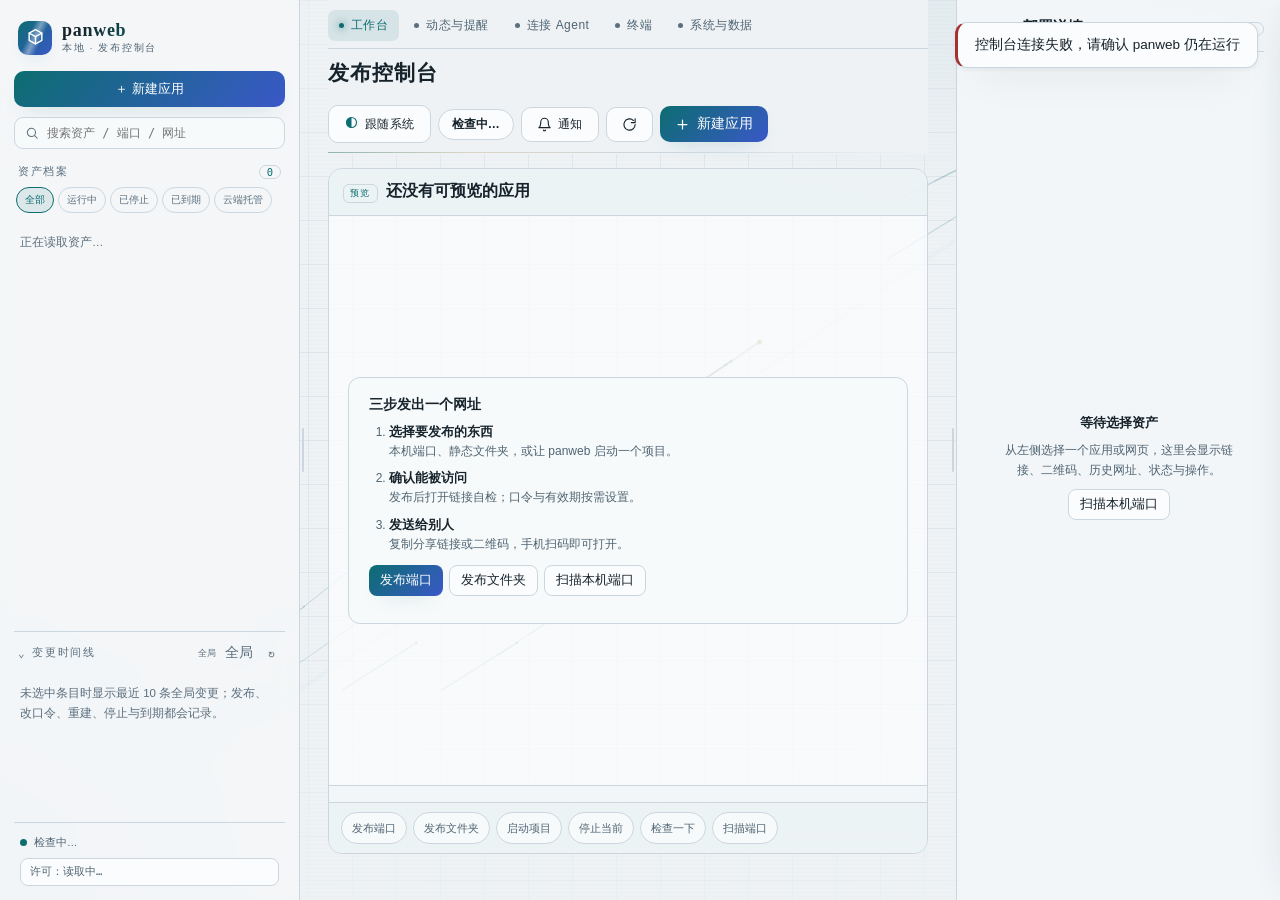
==== commit 73698ae7: "feat(console): 工作台改为常驻三栏与快捷指令区 - 左栏顶部新建入口；中栏预览/新建表单/快捷指令三态就地切换 - 新增 /api/preview 只返回本机代理或源端口，探测 XFO/" ====
--- a/ui/index.html
+++ b/ui/index.html
@@ -2966,6 +2966,7 @@
   padding: 8px 10px; margin-bottom: 14px;
   background: var(--search-bg);
 }
+.rail-new { width: 100%; margin: 2px 0 10px; min-height: 36px; font-size: 12.5px; justify-content: center; }
 .rail-search svg { width: 14px; height: 14px; color: var(--faint); flex-shrink: 0; }
 .rail-search input {
   width: 100%; border: 0; outline: none; background: transparent;
@@ -3035,12 +3036,15 @@
 .rail .sidebar-env { padding: 10px 6px 0; margin-top: 8px; font-size: 10.5px; line-height: 1.8; }
 .rail .env-license { margin-top: 6px; }
 
-/* ---------- 中栏：导航 + 对话 ---------- */
-.main { flex: 1; min-width: 0; max-width: none; padding: 14px 22px 40px; }
+/* ---------- 中栏：导航 + 常驻三栏 ---------- */
+.main { flex: 1; min-width: 0; max-width: none; padding: 0 22px 40px; }
 .topbar {
+  position: sticky; top: 0; z-index: 30;
   display: flex; flex-direction: column; align-items: stretch; gap: 10px;
-  padding-bottom: 10px; margin-bottom: 14px; border-bottom: 1px solid var(--border);
-}
+  padding: 10px 0 10px; margin-bottom: 14px; border-bottom: 1px solid var(--border);
+  background: var(--bg);
+}
+.topbar-actions { position: relative; }
 .topbar-nav {
   display: flex; gap: 4px; overflow-x: auto; scrollbar-width: none;
   border-bottom: 1px solid var(--border); padding-bottom: 7px;
@@ -3068,99 +3072,114 @@
 .theme-label { letter-spacing: .04em; }
 
 .workbench { min-height: 520px; }
-.conv {
+.stage {
   display: flex; flex-direction: column; min-height: 0;
-  height: calc(100vh - 196px);
+  height: calc(100vh - 214px);
   border: 1px solid var(--border); border-radius: 14px;
   background: var(--conv-bg); overflow: hidden;
 }
-.conv-head {
-  display: flex; align-items: flex-start; justify-content: space-between; gap: 12px;
-  padding: 14px 16px 12px; border-bottom: 1px solid var(--border);
+.stage-head {
+  display: flex; align-items: center; justify-content: space-between; gap: 10px;
+  padding: 12px 14px; border-bottom: 1px solid var(--border);
+  background: var(--conv-head-bg); flex-wrap: wrap;
+}
+.stage-title { display: flex; align-items: baseline; gap: 8px; min-width: 0; }
+.stage-kind {
+  font-family: var(--mono); font-size: 9px; letter-spacing: .16em;
+  text-transform: uppercase; color: var(--accent);
+  border: 1px solid var(--border); border-radius: 6px; padding: 2px 6px;
+}
+.stage-title b {
+  font-family: var(--serif); font-size: 16px; font-weight: 600;
+  white-space: nowrap; overflow: hidden; text-overflow: ellipsis;
+}
+.stage-badge {
+  font-family: var(--mono); font-size: 9.5px; border: 1px solid var(--border);
+  border-radius: 999px; padding: 2px 7px; color: var(--muted); flex-shrink: 0;
+}
+.stage-tools { display: flex; gap: 6px; flex-wrap: wrap; align-items: center; }
+.stage-tools .btn { white-space: nowrap; }
+.stage-tools .btn-danger { color: var(--danger); border-color: var(--danger); background: transparent; }
+.stage-body {
+  flex: 1; min-height: 0; overflow-y: auto; padding: 14px;
+  display: flex; flex-direction: column;
+}
+.stage-empty {
+  margin: auto; width: 100%; max-width: 560px; padding: 18px 20px;
+  border: 1px solid var(--border); border-radius: 12px; background: var(--node-bg);
+}
+.stage-preview { flex: 1; min-height: 0; display: flex; }
+.stage-create { display: flex; flex-direction: column; }
+.stage-foot {
+  display: flex; justify-content: flex-end; gap: 8px;
+  padding: 10px 0 2px; position: sticky; bottom: 0;
+  background: var(--conv-bg);
+}
+
+.pv-frame { flex: 1; min-height: 0; border-radius: 10px; overflow: hidden; background: var(--field-bg); }
+.pv-frame iframe { width: 100%; height: 100%; min-height: 360px; border: 0; display: block; background: #fff; }
+.pv-loading {
+  margin: auto; display: flex; align-items: center; gap: 10px;
+  color: var(--muted); font-family: var(--mono); font-size: 12px;
+}
+.spin {
+  width: 14px; height: 14px; border-radius: 50%;
+  border: 2px solid var(--border); border-top-color: var(--accent);
+  animation: pv-spin 1s linear infinite;
+}
+@keyframes pv-spin { to { transform: rotate(360deg); } }
+.pv-degrade {
+  margin: auto; max-width: 480px; padding: 22px; text-align: center;
+  display: flex; flex-direction: column; align-items: center; gap: 8px;
+}
+.pv-ico {
+  width: 38px; height: 38px; border-radius: 50%; border: 1px solid var(--expired);
+  color: var(--expired); display: grid; place-items: center; font-weight: 700;
+}
+.pv-degrade b { font-size: 14px; }
+.pv-degrade p { font-size: 12px; color: var(--muted); line-height: 1.7; max-width: 380px; }
+.pv-actions { display: flex; gap: 8px; margin-top: 6px; flex-wrap: wrap; justify-content: center; }
+
+.stage-note {
+  padding: 8px 14px; border-top: 1px solid var(--border);
+  font-size: 12px; line-height: 1.6; background: var(--composer-bg);
+}
+.stage-note.good { border-top-color: var(--ok-bubble-border); background: var(--ok-bubble-bg); }
+.stage-note.bad { border-top-color: var(--err-bubble-border); background: var(--err-bubble-bg); }
+.stage-note b { font-size: 12.5px; }
+.sn-step { color: var(--muted); font-family: var(--mono); font-size: 11.5px; }
+.sn-err { color: var(--danger); }
+.sn-hint { display: block; color: var(--muted); font-size: 11px; margin-top: 3px; }
+.sn-url { display: block; font-family: var(--mono); font-size: 11px; color: var(--accent); word-break: break-all; margin-top: 2px; }
+.sn-acts { display: flex; gap: 6px; flex-wrap: wrap; margin-top: 6px; }
+
+.stage-quickbar {
+  display: flex; gap: 6px; flex-wrap: wrap; align-items: center;
+  padding: 9px 12px; border-top: 1px solid var(--border);
   background: var(--conv-head-bg);
 }
-.conv-title { font-family: var(--serif); font-size: 15.5px; font-weight: 600; display: flex; align-items: center; gap: 9px; }
-.conv-live {
-  font-family: var(--mono); font-size: 9px; letter-spacing: .16em;
-  color: var(--online); border: 1px solid var(--online-ring);
-  padding: 2px 6px; border-radius: 999px;
-}
-.conv-head > div { min-width: 0; }
-.conv-head .btn { white-space: nowrap; flex-shrink: 0; }
-.conv-sub { font-size: 11.5px; color: var(--muted); line-height: 1.7; margin-top: 5px; max-width: 620px; }
-
-.chat-log { flex: 1; overflow-y: auto; padding: 18px 18px 8px; min-height: 140px; }
-.msg { max-width: 86%; margin-bottom: 12px; animation: msg-rise .28s ease both; }
-.msg.user { margin-left: auto; }
-.msg.system { max-width: 100%; }
-.msg .bubble {
-  padding: 10px 13px; border-radius: 12px; font-size: 13px; line-height: 1.65;
-  border: 1px solid var(--border); background: var(--bubble-bg); color: var(--ink);
-  white-space: pre-wrap; word-break: break-word;
-}
-.msg.user .bubble {
-  background: var(--user-bubble-bg); border-color: var(--user-bubble-border);
-  border-bottom-right-radius: 4px;
-}
-.msg.step .bubble {
-  font-family: var(--mono); font-size: 11.5px; color: var(--muted);
-  background: transparent; border-style: dashed; border-bottom-left-radius: 4px;
-}
-.msg.step .bubble::before { content: "◇ "; color: var(--accent); }
-.msg.success .bubble { border-color: var(--ok-bubble-border); background: var(--ok-bubble-bg); }
-.msg.error .bubble { border-color: var(--err-bubble-border); background: var(--err-bubble-bg); }
-.msg.system .bubble { color: var(--muted); font-size: 12px; border-style: dashed; }
-.msg-role {
-  font-family: var(--mono); font-size: 9px; letter-spacing: .12em;
-  color: var(--faint); margin: 0 4px 4px;
-}
-.msg.user .msg-role { text-align: right; }
-.msg-actions { display: flex; flex-wrap: wrap; gap: 6px; margin-top: 9px; }
-.msg-actions .btn { font-size: 11.5px; padding: 5px 9px; }
-.receipt { display: grid; gap: 7px; margin-top: 8px; }
-.receipt-url {
-  font-family: var(--mono); font-size: 11.5px; color: var(--accent);
-  word-break: break-all; background: var(--code-bg);
-  border: 1px solid var(--border); border-radius: 8px; padding: 7px 9px;
-}
-.receipt-qr { display: flex; gap: 12px; align-items: center; margin-top: 4px; }
-.receipt-qr svg { width: 92px; height: 92px; background: #fff; border-radius: 7px; padding: 4px; }
-.receipt-qr .qr-note { font-size: 10.5px; color: var(--faint); line-height: 1.6; }
-.err-hint { color: var(--muted); font-size: 11.5px; margin-top: 5px; }
-.example-list { display: flex; flex-direction: column; gap: 5px; margin-top: 8px; }
-.example-row {
-  display: flex; align-items: center; gap: 7px;
-  font-family: var(--mono); font-size: 11px; color: var(--accent);
-}
-.example-row .ex {
-  flex: 1; background: var(--code-bg); border: 1px solid var(--border);
-  border-radius: 7px; padding: 6px 8px; word-break: break-all; text-align: left;
-}
-.example-row .ex:hover { border-color: var(--accent); }
-
-.cmd-hints { display: flex; gap: 6px; flex-wrap: wrap; padding: 0 16px 8px; }
-.cmd-chip {
-  border: 1px solid var(--border); background: transparent; color: var(--muted);
-  font-family: var(--mono); font-size: 10.5px; padding: 5px 9px; border-radius: 999px;
-  cursor: pointer; min-height: 32px; transition: all .2s;
-}
-.cmd-chip:hover { color: var(--accent); border-color: var(--accent); }
-.conv-composer {
-  display: flex; align-items: flex-end; gap: 8px;
-  padding: 10px 14px 12px; border-top: 1px solid var(--border);
-  background: var(--composer-bg);
-}
-.cmd-prompt { color: var(--accent); font-family: var(--mono); font-size: 18px; padding-bottom: 7px; }
-.conv-composer textarea {
-  flex: 1; resize: none; min-height: 40px; max-height: 128px;
-  border: 1px solid var(--border); border-radius: 9px;
-  background: var(--field-bg); color: var(--ink);
-  padding: 9px 11px; font-family: var(--mono); font-size: 13px; line-height: 1.5;
-  outline: none;
-}
-.conv-composer textarea:focus { border-color: var(--accent); }
-.conv-composer .cmd-run { min-height: 40px; }
-.conv-foot { font-size: 9.5px; color: var(--faint); padding: 0 16px 9px; }
+.quick-btn {
+  border: 1px solid var(--border); background: var(--node-bg); color: var(--muted);
+  font-family: var(--mono); font-size: 11px; padding: 6px 10px; border-radius: 999px;
+  cursor: pointer; min-height: 32px; white-space: nowrap; transition: all .18s;
+}
+.quick-btn:hover { color: var(--accent); border-color: var(--accent); }
+.quick-btn:disabled { opacity: .5; cursor: default; }
+.quick-btn:focus-visible { outline: 2px solid var(--accent); outline-offset: 2px; }
+
+.bell-btn { display: inline-flex; align-items: center; gap: 6px; font-family: var(--mono); font-size: 11.5px; }
+.bell-btn svg { width: 15px; height: 15px; }
+.bell-label { letter-spacing: .04em; }
+.bell-item {
+  display: flex; flex-direction: column; gap: 2px; width: 100%;
+  text-align: left; background: none; border: 0; border-bottom: 1px dashed var(--border);
+  color: var(--ink); cursor: pointer; font-family: var(--sans);
+}
+.bell-item:hover { background: var(--asset-hover); }
+.bell-item-unread .bell-text::before { content: "● "; color: var(--accent); }
+.bell-text { font-size: 12.5px; line-height: 1.5; }
+.bell-kind { font-family: var(--mono); font-size: 9.5px; color: var(--accent); }
+.topbar-new { display: none; }
 
 /* ---------- 右栏：进程 ---------- */
 .viz {
@@ -3261,12 +3280,22 @@
   .topbar-actions .drawer-btn { display: inline-flex; min-height: 48px; }
   .topbar-actions .btn { min-height: 48px; }
   .theme-label { display: none; }
-  .theme-btn { padding-left: 10px; padding-right: 10px; }
-  .conv { height: calc(100dvh - 250px); min-height: 420px; }
-  .conv-composer textarea { font-size: 16px; min-height: 48px; }
-  .conv-composer .cmd-run { min-height: 48px; }
-  .cmd-chip { min-height: 40px; }
-  .msg { max-width: 94%; }
+  .theme-btn, .bell-btn { justify-content: center; min-width: 48px; padding-left: 8px; padding-right: 8px; }
+  .bell-label { display: none; }
+  .topbar-new { display: inline-flex; justify-content: center; min-width: 48px; }
+  #topbar-pub { display: none; }
+  .stage { height: calc(100dvh - 238px); min-height: 420px; }
+  .stage-head { padding: 10px 12px; }
+  .stage-tools { gap: 6px; }
+  .stage-tools .btn { min-height: 44px; }
+  .stage-body { padding: 10px; }
+  .stage-quickbar {
+    flex-wrap: nowrap; overflow-x: auto; scrollbar-width: thin;
+    padding: 8px 10px; -webkit-overflow-scrolling: touch;
+  }
+  .quick-btn { flex: 0 0 auto; min-height: 48px; padding: 10px 14px; }
+  .stage-note { font-size: 12px; padding: 8px 12px; }
+  .stage .field input, .stage .field select, #in-files { font-size: 16px; min-height: 44px; }
   .asset-item, .rail-search, .rail-mini { min-height: 48px; }
   .rail-search input { font-size: 16px; }
   .viz .btn { min-height: 48px; }
@@ -3924,7 +3953,7 @@
   border-radius: 2px; background: linear-gradient(135deg, var(--accent), var(--gold));
   opacity: .8;
 }
-.topbar { position: relative; border-bottom-color: transparent; }
+.topbar { position: sticky; top: 0; z-index: 30; border-bottom-color: transparent; }
 .topbar::after {
   content: ""; position: absolute; left: 0; right: 0; bottom: 0; height: 1px;
   background: linear-gradient(90deg, rgba(51,121,107,.5), rgba(185,151,91,.32) 24%,
@@ -4277,18 +4306,7 @@
   animation: none !important;
 }
 
-/* 非工作台页：右栏收起；终端页左右都收起 */
-body[data-page="feed"] .viz,
-body[data-page="agents"] .viz,
-body[data-page="system"] .viz,
-body[data-page="feed"] .viz-drag,
-body[data-page="agents"] .viz-drag,
-body[data-page="system"] .viz-drag,
-body[data-page="feed"] #viz-backdrop,
-body[data-page="agents"] #viz-backdrop,
-body[data-page="system"] #viz-backdrop { display: none; }
-
-/* 终端只占中栏：左右两栏保留；移动端仍按既有单栏抽屉策略 */
+/* 常驻三栏：功能页与终端页都保留右栏，只让中栏内容切换 */
 
 /* 终端 / 全幅功能页的面板质感 */
 body[data-page="term"] .main,
@@ -4318,6 +4336,8 @@
     </div>
     <button class="drawer-x" id="rail-close" onclick="closeDrawers()" aria-label="关闭资产栏">×</button>
   </div>
+
+  <button class="btn btn-primary rail-new" id="rail-new" type="button" onclick="openPublish('port')" aria-label="新建应用">＋ 新建应用</button>
 
   <div class="rail-search">
     <svg viewBox="0 0 24 24" fill="none" stroke="currentColor" stroke-width="1.8" stroke-linecap="round"><circle cx="11" cy="11" r="7"/><path d="M16.5 16.5L21 21"/></svg>
@@ -4381,13 +4401,15 @@
           <span class="theme-label" id="theme-label">跟随系统</span>
         </button>
         <span class="pill" id="env-pill"><b>检查中…</b></span>
-        <button class="btn" id="bell-btn" onclick="toggleBell(event)" title="通知">
+        <button class="btn bell-btn" id="bell-btn" onclick="toggleBell(event)" title="通知" aria-label="通知">
           <svg viewBox="0 0 24 24" fill="none" stroke="currentColor" stroke-width="1.8" stroke-linecap="round" stroke-linejoin="round"><path d="M18 8a6 6 0 00-12 0c0 7-3 9-3 9h18s-3-2-3-9"/><path d="M13.7 21a2 2 0 01-3.4 0"/></svg>
+          <span class="bell-label">通知</span>
           <span id="bell-badge">0</span>
         </button>
         <div class="bell-panel" id="bell-panel">
           <div class="bell-head"><b>通知</b>
             <span style="display:flex;gap:8px;align-items:center">
+              <button class="ctab" onclick="notifyReload()" aria-label="刷新通知">刷新</button>
               <button class="ctab" onclick="askNotifyPerm()" id="notify-perm-btn">开启系统通知</button>
               <button class="ctab" onclick="markAllRead()">全部已读</button>
             </span>
@@ -4397,9 +4419,10 @@
         <button class="btn" onclick="refresh(true)" title="刷新" aria-label="刷新状态">
           <svg viewBox="0 0 24 24" fill="none" stroke="currentColor" stroke-width="1.8" stroke-linecap="round" stroke-linejoin="round"><path d="M21 12a9 9 0 11-2.64-6.36"/><path d="M21 3v6h-6"/></svg>
         </button>
+        <button class="btn btn-primary topbar-new" id="topbar-new" onclick="openPublish('port')" aria-label="新建应用">＋</button>
         <button class="btn btn-primary" id="topbar-pub" onclick="openPublish('port')">
           <svg viewBox="0 0 24 24" fill="none" stroke="currentColor" stroke-width="2" stroke-linecap="round"><path d="M12 5v14M5 12h14"/></svg>
-          高级发布
+          新建应用
         </button>
       </div>
     </div>
@@ -4410,51 +4433,148 @@
     <button class="btn btn-sm btn-primary" onclick="openLicense()">激活买断版</button>
   </div>
 
-  <!-- ======= 页面：三栏工作台（中栏对话） ======= -->
+  <!-- ======= 页面：三栏工作台（预览 / 新建 / 快捷指令） ======= -->
   <section class="page show" id="page-apps">
     <div class="workbench">
-      <div class="conv">
-        <div class="conv-head">
-          <div>
-            <div class="conv-title">对话式发布 <span class="conv-live">LIVE</span></div>
-            <div class="conv-sub">直接输入指令回车执行：发布端口 / 文件夹、启动项目、停止、自检。口令只用于当次请求，不会留在页面里。</div>
+      <div class="stage" id="stage" data-mode="empty">
+        <div class="stage-head" id="stage-head">
+          <div class="stage-title">
+            <span class="stage-kind" id="stage-kind">预览</span>
+            <b id="stage-name">等待选择应用</b>
+            <span class="stage-badge" id="stage-badge" hidden>未知</span>
           </div>
-          <button class="btn btn-sm ghost" onclick="openPublish('port')">高级发布</button>
+          <div class="stage-tools" id="stage-tools" hidden>
+            <button class="btn btn-sm ghost" id="stage-open" onclick="stageOpen()" aria-label="打开当前应用">打开</button>
+            <button class="btn btn-sm ghost" id="stage-copy" onclick="stageCopy()" aria-label="复制当前链接">复制链接</button>
+            <button class="btn btn-sm ghost" id="stage-refresh" onclick="stageRefresh()" aria-label="刷新预览">刷新</button>
+            <button class="btn btn-sm btn-danger" id="stage-stop" onclick="stageStop()">停止</button>
+            <button class="btn btn-sm" id="stage-republish" onclick="stageRepublish()" hidden>重新发布</button>
+            <button class="btn btn-sm ghost" id="stage-back" onclick="stageBack()" hidden>返回预览</button>
+          </div>
         </div>
 
-        <div class="guide-card" id="guide-card" hidden>
-          <div class="guide-title">三步发出一个网址</div>
-          <ol class="guide-steps">
-            <li><b>选择要发布的东西</b><span>本机端口、静态文件夹，或让 panweb 启动一个项目。</span></li>
-            <li><b>确认能被访问</b><span>发布后打开链接自检；口令与有效期按需设置。</span></li>
-            <li><b>发送给别人</b><span>复制分享链接或二维码，手机扫码即可打开。</span></li>
-          </ol>
-          <div class="guide-actions">
-            <button class="btn btn-sm btn-primary" type="button" onclick="openPublish('port')">发布端口</button>
-            <button class="btn btn-sm" type="button" onclick="openPublish('pages')">发布文件夹</button>
-            <button class="btn btn-sm ghost" type="button" onclick="scanPorts('guide')">扫描本机端口</button>
+        <div class="stage-body" id="stage-body">
+          <div class="stage-empty" id="stage-empty">
+            <div class="guide-title">三步发出一个网址</div>
+            <ol class="guide-steps">
+              <li><b>选择要发布的东西</b><span>本机端口、静态文件夹，或让 panweb 启动一个项目。</span></li>
+              <li><b>确认能被访问</b><span>发布后打开链接自检；口令与有效期按需设置。</span></li>
+              <li><b>发送给别人</b><span>复制分享链接或二维码，手机扫码即可打开。</span></li>
+            </ol>
+            <div class="guide-actions">
+              <button class="btn btn-sm btn-primary" type="button" onclick="openPublish('port')">发布端口</button>
+              <button class="btn btn-sm" type="button" onclick="openPublish('pages')">发布文件夹</button>
+              <button class="btn btn-sm ghost" type="button" onclick="quickScan()">扫描本机端口</button>
+            </div>
+            <div class="guide-results" id="guide-results"></div>
           </div>
-          <div class="guide-results" id="guide-results"></div>
+          <div class="stage-preview" id="stage-preview" hidden></div>
+          <div class="stage-create" id="stage-create" hidden>
+            <div class="tabs">
+              <button class="tab active" id="tab-port" onclick="switchTab('port')">发布端口</button>
+              <button class="tab" id="tab-pages" onclick="switchTab('pages')">发布文件夹</button>
+              <button class="tab" id="tab-project" onclick="switchTab('project')">启动项目</button>
+              <button class="tab" id="tab-cloud" onclick="switchTab('cloud')">云端托管</button>
+            </div>
+
+            <div class="smart-note" id="pub-smart" hidden></div>
+
+            <div id="pane-port">
+              <div class="field"><label>本机正在运行的应用</label>
+                <div class="cand-list" id="cand-list"><div class="feed-empty">扫描中…</div></div>
+              </div>
+              <div class="field"><label>或手动输入端口</label>
+                <input type="number" id="in-port" placeholder="例如 3000" min="1" max="65535">
+              </div>
+            </div>
+
+            <div id="pane-pages" style="display:none">
+              <div class="field"><label>文件夹路径（将作为只读网页发布）</label>
+                <div class="field-inline">
+                  <input type="text" id="in-folder" placeholder="例如 项目 dist 或 Documents/周报">
+                  <button class="btn" onclick="openFolderPicker('in-folder')">选择…</button>
+                </div>
+              </div>
+            </div>
+
+            <div id="pane-cloud" style="display:none">
+              <div class="public-note" style="background:var(--accent-soft);color:var(--accent-deep)">
+                <svg viewBox="0 0 24 24" fill="none" stroke="currentColor" stroke-width="1.8" stroke-linecap="round" stroke-linejoin="round"><path d="M20 17.6A5 5 0 0018 8h-1.3A8 8 0 104 15.2"/></svg>
+                <span>🌐 上传到 GitHub Pages（免费、网址固定）—— <b>电脑关机也能访问</b>。仓库公开，勿传敏感内容；需要 GitHub 登录（一次）。</span>
+              </div>
+              <div class="field"><label>选择文件（HTML / Markdown / Excel，自动转换，可多选）</label>
+                <input type="file" id="in-files" multiple style="font-size:12.5px">
+              </div>
+              <div class="field"><label>或本地文件夹 / 单文件路径（整站上传）</label>
+                <div class="field-inline">
+                  <input type="text" id="in-cloudfolder" placeholder="例如 项目 dist">
+                  <button class="btn" onclick="openFolderPicker('in-cloudfolder')">选择…</button>
+                </div>
+              </div>
+            </div>
+
+            <div id="pane-project" style="display:none">
+              <div class="field"><label>项目文件夹（panweb 自动识别并启动）</label>
+                <div class="field-inline">
+                  <input type="text" id="in-project" placeholder="例如 我的项目">
+                  <button class="btn" onclick="openFolderPicker('in-project')">选择…</button>
+                  <button class="btn" onclick="detectProject()">识别</button>
+                </div>
+              </div>
+              <div class="detect-line" id="detect-line"></div>
+            </div>
+
+            <div class="field"><label>应用名称（可选）</label>
+              <input type="text" id="in-name" placeholder="例如 周报页面、演示版">
+            </div>
+            <div class="field" id="title-field"><label>分享页标题（可选，最多 80 字）</label>
+              <input type="text" id="in-title" maxlength="80" placeholder="默认使用应用名称">
+            </div>
+            <div class="field" id="desc-field"><label>分享页说明（可选，最多 300 字）</label>
+              <input type="text" id="in-desc" maxlength="300" placeholder="默认使用内置说明">
+            </div>
+            <div class="field" id="pin-field"><label>访问口令（可选，打开网址需先输入）</label>
+              <input type="text" id="in-pin" placeholder="留空则公开访问；例如 8668" maxlength="32" autocomplete="off">
+            </div>
+            <div class="check-line" id="share-line" style="display:flex">
+              <input type="checkbox" id="in-share" checked>
+              <label for="in-share" style="margin:0;cursor:pointer">生成分享页 + 访问统计（推荐）</label>
+            </div>
+            <div class="d-hint" id="share-hint" style="margin:-4px 0 10px">分享链接会先展示应用名、说明、有效期和口令入口；取消勾选则直连发布（更快，但无统计）。</div>
+            <div class="field"><label>有效期（到期自动收回，防忘记关）</label>
+              <select id="in-exp">
+                <option value="">永久有效</option>
+                <option value="1h">1 小时</option>
+                <option value="1d">1 天</option>
+                <option value="7d">7 天</option>
+              </select>
+            </div>
+            <div class="risk-warn" id="risk-warn"></div>
+            <div class="check-line" id="risk-check" style="display:none">
+              <input type="checkbox" id="risk-ack"><label for="risk-ack" style="margin:0;cursor:pointer">我了解风险，确认发布这个服务</label>
+            </div>
+            <div class="pub-error" id="pub-error" hidden></div>
+            <div class="pub-progress" id="pub-progress" hidden>
+              <div class="pp-head"><span class="pp-dot"></span><span id="pub-step">准备中…</span></div>
+              <ol class="pp-steps" id="pub-steps"></ol>
+            </div>
+            <div class="stage-foot">
+              <button class="btn" onclick="stageBack()">取消</button>
+              <button class="btn btn-primary" id="pub-btn" onclick="doPublish()">发布</button>
+            </div>
+          </div>
         </div>
 
-        <div class="chat-log" id="chat-log" aria-live="polite"></div>
-
-        <div class="cmd-hints" id="cmd-hints" role="group" aria-label="快捷指令">
-          <button type="button" class="cmd-chip" onclick="fillTemplate('发布 <端口>', '<端口>')" aria-label="填入发布端口的指令模板">发布端口</button>
-          <button type="button" class="cmd-chip" onclick="fillTemplate('发布 <文件夹路径>', '<文件夹路径>')" aria-label="填入发布文件夹的指令模板">发布文件夹</button>
-          <button type="button" class="cmd-chip" onclick="fillTemplate('停止 当前', '')" aria-label="填入停止当前发布的指令">停止当前</button>
-          <button type="button" class="cmd-chip" onclick="fillTemplate('检查 当前', '')" aria-label="填入重新自检的指令">检查一下</button>
-          <button type="button" class="cmd-chip" onclick="fillTemplate('帮助', '')" aria-label="填入帮助指令">帮助</button>
+        <div class="stage-note" id="stage-note" role="status" aria-live="polite"></div>
+
+        <div class="stage-quickbar" id="stage-quickbar" role="toolbar" aria-label="快捷指令">
+          <button class="quick-btn" id="quick-port" type="button" onclick="quickPublish('port')" aria-label="发布本机端口">发布端口</button>
+          <button class="quick-btn" id="quick-pages" type="button" onclick="quickPublish('pages')" aria-label="发布静态文件夹">发布文件夹</button>
+          <button class="quick-btn" id="quick-project" type="button" onclick="quickPublish('project')" aria-label="启动项目并发布">启动项目</button>
+          <button class="quick-btn" id="quick-stop" type="button" onclick="quickStopCurrent()" aria-label="停止当前选中的应用">停止当前</button>
+          <button class="quick-btn" id="quick-check" type="button" onclick="quickCheckCurrent()" aria-label="重新自检当前应用">检查一下</button>
+          <button class="quick-btn" id="quick-scan" type="button" onclick="quickScan()" aria-label="扫描本机运行中的端口">扫描端口</button>
         </div>
-
-        <div class="cmd-hint-line" id="cmd-hint-line" role="status"></div>
-
-        <form class="conv-composer" id="cmd-form" onsubmit="submitCommand(event)">
-          <span class="cmd-prompt" aria-hidden="true">›</span>
-          <textarea id="cmd-input" rows="1" placeholder="输入指令，例如 发布 3000 pin=1234 有效期=1d" autocomplete="off" spellcheck="false" aria-label="发布指令"></textarea>
-          <button class="btn btn-primary cmd-run" id="cmd-run" type="submit">执行</button>
-        </form>
-        <div class="conv-foot">Enter 执行 · Shift+Enter 换行 · ↑ 回填上次指令（不含口令）· 解析失败不会调用发布接口</div>
       </div>
     </div>
   </section>
@@ -4740,109 +4860,6 @@
 <div class="sr-only" id="sr-live" aria-live="polite" aria-atomic="true"></div>
 
 <!-- ======= 发布弹窗 ======= -->
-<div class="overlay" id="pub-overlay">
-  <div class="modal">
-    <div class="modal-title">发布应用到公网</div>
-    <div class="modal-sub">免费、零服务器；生成随机公网网址，发给谁谁就能打开</div>
-    <div class="public-note">
-      <svg viewBox="0 0 24 24" fill="none" stroke="currentColor" stroke-width="1.8" stroke-linecap="round" stroke-linejoin="round"><path d="M10.3 3.9L1.8 18a2 2 0 001.7 3h17a2 2 0 001.7-3L13.7 3.9a2 2 0 00-3.4 0z"/><path d="M12 9v4M12 17h.01"/></svg>
-      <span>发布后网址为<b>公开访问</b>（随机子域名，未泄露即外人不知道）。无密码的服务请先加密码再发布。</span>
-    </div>
-    <div class="tabs">
-      <button class="tab active" id="tab-port" onclick="switchTab('port')">发布端口</button>
-      <button class="tab" id="tab-pages" onclick="switchTab('pages')">发布文件夹</button>
-      <button class="tab" id="tab-project" onclick="switchTab('project')">启动项目</button>
-      <button class="tab" id="tab-cloud" onclick="switchTab('cloud')">云端托管</button>
-    </div>
-
-    <div class="smart-note" id="pub-smart" hidden></div>
-
-    <div id="pane-port">
-      <div class="field"><label>本机正在运行的应用</label>
-        <div class="cand-list" id="cand-list"><div class="feed-empty">扫描中…</div></div>
-      </div>
-      <div class="field"><label>或手动输入端口</label>
-        <input type="number" id="in-port" placeholder="例如 3000" min="1" max="65535">
-      </div>
-    </div>
-
-    <div id="pane-pages" style="display:none">
-      <div class="field"><label>文件夹路径（将作为只读网页发布）</label>
-        <div class="field-inline">
-          <input type="text" id="in-folder" placeholder="例如 项目 dist 或 Documents/周报">
-          <button class="btn" onclick="openFolderPicker('in-folder')">选择…</button>
-        </div>
-      </div>
-    </div>
-
-    <div id="pane-cloud" style="display:none">
-      <div class="public-note" style="background:var(--accent-soft);color:var(--accent-deep)">
-        <svg viewBox="0 0 24 24" fill="none" stroke="currentColor" stroke-width="1.8" stroke-linecap="round" stroke-linejoin="round"><path d="M20 17.6A5 5 0 0018 8h-1.3A8 8 0 104 15.2"/></svg>
-        <span>🌐 上传到 GitHub Pages（免费、网址固定）—— <b>电脑关机也能访问</b>。仓库公开，勿传敏感内容；需要 GitHub 登录（一次）。</span>
-      </div>
-      <div class="field"><label>选择文件（HTML / Markdown / Excel，自动转换，可多选）</label>
-        <input type="file" id="in-files" multiple style="font-size:12.5px">
-      </div>
-      <div class="field"><label>或本地文件夹 / 单文件路径（整站上传）</label>
-        <div class="field-inline">
-          <input type="text" id="in-cloudfolder" placeholder="例如 项目 dist">
-          <button class="btn" onclick="openFolderPicker('in-cloudfolder')">选择…</button>
-        </div>
-      </div>
-    </div>
-
-    <div id="pane-project" style="display:none">
-      <div class="field"><label>项目文件夹（panweb 自动识别并启动）</label>
-        <div class="field-inline">
-          <input type="text" id="in-project" placeholder="例如 我的项目">
-          <button class="btn" onclick="openFolderPicker('in-project')">选择…</button>
-          <button class="btn" onclick="detectProject()">识别</button>
-        </div>
-      </div>
-      <div class="detect-line" id="detect-line"></div>
-    </div>
-
-    <div class="field"><label>应用名称（可选）</label>
-      <input type="text" id="in-name" placeholder="例如 周报页面、演示版">
-    </div>
-    <div class="field" id="title-field"><label>分享页标题（可选，最多 80 字）</label>
-      <input type="text" id="in-title" maxlength="80" placeholder="默认使用应用名称">
-    </div>
-    <div class="field" id="desc-field"><label>分享页说明（可选，最多 300 字）</label>
-      <input type="text" id="in-desc" maxlength="300" placeholder="默认使用内置说明">
-    </div>
-    <div class="field" id="pin-field"><label>访问口令（可选，打开网址需先输入）</label>
-      <input type="text" id="in-pin" placeholder="留空则公开访问；例如 8668" maxlength="32">
-    </div>
-    <div class="check-line" id="share-line" style="display:flex">
-      <input type="checkbox" id="in-share" checked>
-      <label for="in-share" style="margin:0;cursor:pointer">生成分享页 + 访问统计（推荐）</label>
-    </div>
-    <div class="d-hint" id="share-hint" style="margin:-4px 0 10px">分享链接会先展示应用名、说明、有效期和口令入口；取消勾选则直连发布（更快，但无统计）。</div>
-    <div class="field"><label>有效期（到期自动收回，防忘记关）</label>
-      <select id="in-exp">
-        <option value="">永久有效</option>
-        <option value="1h">1 小时</option>
-        <option value="1d">1 天</option>
-        <option value="7d">7 天</option>
-      </select>
-    </div>
-    <div class="risk-warn" id="risk-warn"></div>
-    <div class="check-line" id="risk-check" style="display:none">
-      <input type="checkbox" id="risk-ack"><label for="risk-ack" style="margin:0;cursor:pointer">我了解风险，确认发布这个服务</label>
-    </div>
-    <div class="pub-error" id="pub-error" hidden></div>
-    <div class="pub-progress" id="pub-progress" hidden>
-      <div class="pp-head"><span class="pp-dot"></span><span id="pub-step">准备中…</span></div>
-      <ol class="pp-steps" id="pub-steps"></ol>
-    </div>
-    <div class="modal-foot">
-      <button class="btn" onclick="closePublish()">取消</button>
-      <button class="btn btn-primary" id="pub-btn" onclick="doPublish()">发布</button>
-    </div>
-  </div>
-</div>
-
 <!-- ======= 文件夹选择器 ======= -->
 <div class="overlay" id="folder-overlay">
   <div class="modal" style="width:560px">
@@ -5360,17 +5377,7 @@
   const newest = acts.length ? new Date(acts[0].ts.replace(" ", "T")).getTime() : 0;
   if (newest > lastPushTs) lastPushTs = newest;
   localStorage.setItem("panweb-notify-ts", String(lastPushTs));
-  // 铃铛面板内容
-  const list = document.getElementById("bell-list");
-  list.innerHTML = unreadItems.length
-    ? unreadItems.slice(0, 10).map(f =>
-        '<div class="bell-item">' + esc(f.text) + '<div class="t">' + esc(f.ts) + '</div></div>').join("")
-    : '<div class="feed-empty">暂无新通知</div>';
-}
-function toggleBell(e) {
-  if (e) e.stopPropagation();
-  document.getElementById("bell-panel").classList.toggle("show");
-  checkNotifs();
+  // 面板内容由 notify.js 在展开时按 /api/history 拉取，不随 4s 状态刷新重拉。
 }
 function markAllRead() {
   readTs = Date.now();
@@ -5389,7 +5396,7 @@
 document.addEventListener("click", e => {
   const p = document.getElementById("bell-panel");
   if (p.classList.contains("show") && !p.contains(e.target) && e.target.closest("#bell-btn") === null)
-    p.classList.remove("show");
+    notifyPanelClose();
 });
 
 // ---------- 左栏：资产档案 + 时间线 ----------
@@ -5501,13 +5508,12 @@
   if (!assets.some(x => x.id === selectedAssetId)) {
     selectedAssetId = assets.length ? assets[0].id : null;
   }
-  const guide = document.getElementById("guide-card");
-  if (guide) guide.hidden = assets.length > 0;
   document.getElementById("asset-count").textContent = String(assets.length);
   syncFilterChips();
   renderAssetList();
   if (selectedAssetId && !globalPreview) loadAssetTimeline(selectedAssetId);
   else loadGlobalTimeline();
+  if (typeof renderStage === "function") renderStage();
 }
 
 function renderAssetList() {
@@ -5563,9 +5569,11 @@
   selectedAssetId = id;
   globalPreview = false;
   localStorage.setItem("panweb-selected", id);
+  if (typeof stageResetToPreview === "function") stageResetToPreview();
   renderAssetList();
   loadAssetTimeline(id);
   if (typeof renderViz === "function") renderViz();
+  if (typeof renderStage === "function") renderStage();
 }
 
 function timelineLabel(type) { return EVENT_LABELS[type] || type; }
@@ -5688,8 +5696,8 @@
   if (!port) return "";
   const meta = [c.title, c.process].filter(Boolean).join(" · ") || "未知应用";
   const used = c.published ? '<span class="scan-tag">已发布</span>' : "";
-  return '<button type="button" class="scan-item" onclick="fillCommand(' + jsq("发布 " + port) +
-    ')" aria-label="填入发布端口 ' + port + ' 的指令">' +
+  return '<button type="button" class="scan-item" onclick="openPublishPort(' + port +
+    ')" aria-label="在新建表单中发布端口 ' + port + '">' +
     '<b>:' + esc(String(port)) + "</b><span>" + esc(meta) + "</span>" + used + "</button>";
 }
 async function scanPorts(target) {
@@ -5720,7 +5728,7 @@
   const body = items || '<div class="rail-empty">没有发现可发布的本机端口。</div>';
   if (target === "viz") {
     holder.innerHTML = "<b>发现 " + list.length + " 个端口</b>" +
-      '<p class="scan-note">点击填入输入框，确认后回车执行。</p>' +
+      '<p class="scan-note">点击端口会填入中栏新建表单。</p>' +
       '<div class="scan-list">' + body + "</div>" +
       '<button class="btn btn-sm ghost" type="button" onclick="scanPorts(\'viz\')">重新扫描</button>';
   } else {
@@ -5752,6 +5760,103 @@
 });
 applyRailTimeline();
 syncFilterChips();
+
+// ---------- 通知面板：数据来自 /api/history?limit=20，展开时拉一次 ----------
+const NOTIFY_LIMIT = 20;
+let NOTIFY_ROWS = null;
+let NOTIFY_PENDING_ID = 0;
+
+function notifyPanel() { return document.getElementById("bell-panel"); }
+function notifyList() { return document.getElementById("bell-list"); }
+
+function notifyPanelClose() {
+  const panel = notifyPanel();
+  if (!panel || !panel.classList.contains("show")) return;
+  panel.classList.remove("show");
+  NOTIFY_ROWS = null;
+  NOTIFY_PENDING_ID += 1;
+}
+
+function toggleBell(e) {
+  if (e) e.stopPropagation();
+  const panel = notifyPanel();
+  const open = !panel.classList.contains("show");
+  if (!open) { notifyPanelClose(); return; }
+  panel.classList.add("show");
+  checkNotifs();
+  loadNotifyPanel();
+}
+
+async function loadNotifyPanel(force) {
+  if (NOTIFY_ROWS && !force) { renderNotifyPanel(); return; }
+  const token = ++NOTIFY_PENDING_ID;
+  const list = notifyList();
+  if (list) list.innerHTML = '<div class="feed-empty">正在读取最近事件…</div>';
+  const d = await api("/api/history?limit=" + NOTIFY_LIMIT);
+  if (token !== NOTIFY_PENDING_ID) return;
+  if (!d.ok) {
+    if (list) list.innerHTML = '<div class="feed-empty">通知读取失败：' +
+      esc((d.error && d.error.message) || "未知错误") + "</div>";
+    return;
+  }
+  NOTIFY_ROWS = (d.data && d.data.events) || [];
+  renderNotifyPanel();
+}
+
+function notifyLabel(type) {
+  const labels = typeof EVENT_LABELS !== "undefined" ? EVENT_LABELS : {};
+  return labels[type] || type || "事件";
+}
+
+// /api/history 的 ts 是秒级数字；兼容字符串时间戳与毫秒值。
+function notifyTs(ts) {
+  const n = Number(ts);
+  if (Number.isFinite(n) && n > 0) return n > 1e12 ? n : n * 1000;
+  const parsed = new Date(String(ts || "").replace(" ", "T")).getTime();
+  return Number.isFinite(parsed) ? parsed : 0;
+}
+function notifyTime(ts) {
+  const ms = notifyTs(ts);
+  if (!ms) return "";
+  const d = new Date(ms);
+  const p = n => String(n).padStart(2, "0");
+  return p(d.getMonth() + 1) + "-" + p(d.getDate()) + " " +
+    p(d.getHours()) + ":" + p(d.getMinutes());
+}
+
+function renderNotifyPanel() {
+  const list = notifyList();
+  if (!list) return;
+  if (!NOTIFY_ROWS || !NOTIFY_ROWS.length) {
+    list.innerHTML = '<div class="feed-empty">最近没有事件</div>';
+    return;
+  }
+  list.innerHTML = NOTIFY_ROWS.map((ev, i) => {
+    const unread = notifyTs(ev.ts) > readTs ? " bell-item-unread" : "";
+    const canJump = ev.entry_id && typeof findAsset === "function" && findAsset(ev.entry_id);
+    return '<button type="button" class="bell-item' + unread + '" data-i="' + i + '" ' +
+      'onclick="notifyGo(' + i + ')" ' +
+      (canJump ? 'aria-label="跳转到 ' + esc(ev.summary || "") + '"' : 'aria-disabled="true"') + ">" +
+      '<span class="bell-text">' + esc(ev.summary || "") + "</span>" +
+      '<span class="bell-kind">' + esc(notifyLabel(ev.type)) + (canJump ? "" : " · 已不存在") + "</span>" +
+      '<span class="t">' + esc(notifyTime(ev.ts)) + "</span></button>";
+  }).join("");
+}
+
+function notifyGo(i) {
+  const ev = NOTIFY_ROWS && NOTIFY_ROWS[i];
+  if (!ev) return;
+  notifyPanelClose();
+  if (!ev.entry_id || !findAsset(ev.entry_id)) {
+    toast("该条目已不存在，无法跳转", false);
+    return;
+  }
+  if (currentPage !== "apps") switchPage("apps");
+  selectAsset(ev.entry_id);
+  announce("已跳转到 " + (ev.summary || "对应条目"));
+}
+
+function notifyReload() { loadNotifyPanel(true); }
 
 // ---------- 右栏：部署详情（只消费 /api/state 与 /api/history） ----------
 const NODE_DEFAULT = {state: "unknown", detail: "暂无数据"};
@@ -6337,7 +6442,7 @@
     endpoint = "/api/publish";
     body.port = snap.port;
   } else {
-    return addError("上次目标缺失", "快照里没有端口或文件夹；请用「高级发布」重新填写。", null);
+    return addError("上次目标缺失", "快照里没有端口或文件夹；请用「新建应用」重新填写。", null);
   }
   setCommandBusy(true);
   addStep("正在用上次配置重新发布" + (pin ? "（带新口令）" : "") + "…");
@@ -6347,7 +6452,7 @@
     if (!d.ok) {
       const err = d.error || {};
       return addError(err.message || "重新发布失败", err.hint || "检查目标后重试",
-        null, '<button class="btn btn-sm ghost" onclick="openPublish(\'port\')">高级发布</button>');
+        null, '<button class="btn btn-sm ghost" onclick="openPublish(\'port\')">新建应用</button>');
     }
     if (d.data && d.data.job) return await pollJob(d.data.job, {options: {pin: pin || ""}});
     return await onJobSuccess(d.data, {options: {pin: pin || ""}});
@@ -6391,172 +6496,43 @@
   }
 }
 
-// ---------- 中栏：对话式发布（解析 → 异步 job → 回执/重试） ----------
-let chatInited = false;
+// ---------- 操作结果区：停止 / 自检 / 发布 job 的状态条（不是消息流） ----------
 let commandBusy = false;
-let LAST_PARSED = null;
-
-const HELP_EXAMPLES = [
-  "发布 3000",
-  "发布 /path/to/dist",
-  "发布 3000 pin=1234 有效期=1d 分享=开 名称=演示站",
-  "启动 /path/to/project",
-  "停止 8080", "停止 当前", "停止 全部",
-  "检查 当前", "帮助",
-];
-
-function maskPin(text) {
-  return String(text || "").replace(
-    /(pin)(\s*=\s*|\s+)(?:"[^"]*"|'[^']*'|\S+)/gi, "$1$2****");
-}
-function chatScroll() {
-  const log = document.getElementById("chat-log");
-  log.scrollTop = log.scrollHeight;
-}
-function chatMsg(kind, role, html) {
-  const log = document.getElementById("chat-log");
-  const el = document.createElement("div");
-  el.className = "msg " + kind;
-  el.innerHTML = '<div class="msg-role">' + esc(role) + '</div>' +
-    '<div class="bubble">' + html + '</div>';
-  log.appendChild(el);
-  while (log.children.length > 120) log.removeChild(log.firstElementChild);
-  chatScroll();
-  return el;
-}
-function addUser(text) {
-  chatMsg("user", "你", esc(maskPin(text)));
+
+function stageNote(html, tone) {
+  const box = document.getElementById("stage-note");
+  if (!box) return;
+  box.className = "stage-note" + (tone ? " " + tone : "");
+  box.hidden = !html;
+  if (html) box.innerHTML = html;
+}
+function noteText(html) {
+  const tmp = document.createElement("div");
+  tmp.innerHTML = html || "";
+  return (tmp.textContent || "").replace(/\s+/g, " ").trim().slice(0, 300);
 }
 function addStep(text) {
-  chatMsg("step", "进程", esc(text));
-}
-function addSystem(html) {
-  chatMsg("system", "系统", html);
-}
-function addHelp(parsed) {
-  const examples = (parsed && parsed.examples) || HELP_EXAMPLES;
-  addSystem("<b>可用指令</b><br>发布 / 启动 / 停止 / 检查 / 帮助，支持 " +
-    "<code>pin=</code>、<code>有效期=1h|1d|7d|永久</code>、<code>分享=开|关</code>、" +
-    "<code>名称=</code>。端口或文件夹省略时沿用上次默认值。" +
-    examplesHtml(examples));
-}
-function examplesHtml(examples) {
-  return '<div class="example-list">' + examples.map(ex =>
-    '<div class="example-row"><button type="button" class="ex" onclick="fillCommand(' +
-    jsq(ex) + ')" title="填入输入框">' + esc(ex) + '</button>' +
-    '<button type="button" class="btn btn-sm ghost" onclick="copyText(' + jsq(ex) +
-    ')">复制</button></div>').join("") + "</div>";
-}
-function addError(message, hint, examples, extraButton, allowRetry) {
-  const retry = allowRetry === false ? "" :
-    '<button class="btn btn-sm ghost" onclick="retryLast()">重试</button>';
-  const msg = chatMsg("error", "失败", "<b>" + esc(message || "执行失败") + "</b>" +
-    (hint ? '<div class="err-hint">' + esc(hint) + "</div>" : "") +
-    (examples && examples.length ? examplesHtml(examples) : "") +
-    '<div class="msg-actions">' + retry + (extraButton || "") + "</div>");
-  return msg;
+  stageNote('<span class="sn-step">◌ ' + esc(text) + "</span>");
+  announce(text);
+}
+function addError(message, hint, examples, extraButton) {
+  const html = '<b class="sn-err">' + esc(message || "执行失败") + "</b>" +
+    (hint ? '<span class="sn-hint">' + esc(hint) + "</span>" : "") +
+    '<span class="sn-acts">' + (extraButton || "") + "</span>";
+  stageNote(html, "bad");
+  announce((message || "执行失败") + (hint ? "。" + hint : ""));
 }
 function addResult(html, actions) {
-  chatMsg("success", "完成", html + '<div class="msg-actions">' + (actions || "") + "</div>");
+  stageNote(html + '<span class="sn-acts">' + (actions || "") + "</span>", "good");
+  announce(noteText(html));
 }
 function setCommandBusy(busy) {
   commandBusy = busy;
-  const input = document.getElementById("cmd-input");
-  const run = document.getElementById("cmd-run");
-  input.disabled = busy;
-  run.disabled = busy;
-  run.textContent = busy ? "执行中…" : "执行";
-}
-function fillCommand(text) {
-  const input = document.getElementById("cmd-input");
-  input.value = text;
-  input.focus();
-  autoGrowCommand();
-  input.dispatchEvent(new Event("input"));
-}
-function autoGrowCommand() {
-  const input = document.getElementById("cmd-input");
-  input.style.height = "auto";
-  input.style.height = Math.min(input.scrollHeight, 128) + "px";
-}
-function initChat() {
-  if (chatInited) return;
-  chatInited = true;
-  addSystem("这里是发布控制台。输入 <b>发布 3000</b> 回车即可；" +
-    "口令只用于当次请求，消息里只显示 <code>pin=****</code>。" + examplesHtml(HELP_EXAMPLES.slice(0, 4)));
-  document.getElementById("cmd-input").addEventListener("input", autoGrowCommand);
-  document.getElementById("cmd-input").addEventListener("keydown", e => {
-    if (e.key === "Enter" && !e.shiftKey) {
-      e.preventDefault();
-      document.getElementById("cmd-form").requestSubmit();
-    }
-  });
-}
-
-async function submitCommand(event) {
-  if (event) event.preventDefault();
-  if (commandBusy) return;
-  const input = document.getElementById("cmd-input");
-  const text = (input.value || "").trim();
-  if (!text) return;
-  if (typeof rememberCommand === "function") rememberCommand(text);
-  addUser(text);
-  input.value = "";
-  autoGrowCommand();
-  setCommandBusy(true);
-  try {
-    const d = await api("/api/command", {text});
-    if (!d.ok) {
-      const err = d.error || {};
-      addError(err.message || "指令无法解析", err.hint || "换一种写法再试",
-        d.examples || HELP_EXAMPLES.slice(0, 4), null, false);
-      return;
-    }
-    const parsed = d.data;
-    LAST_PARSED = parsed;
-    if (parsed.action === "help") return addHelp(parsed);
-    await executeParsed(parsed);
-  } catch (e) {
-    addError("执行失败", String(e && e.message || e), null);
-  } finally {
-    setCommandBusy(false);
-  }
-}
-
-async function retryLast() {
-  if (commandBusy || !LAST_PARSED) return;
-  addSystem("按上一次的解析结果重试（口令只保留在本次页面内存中）。");
-  setCommandBusy(true);
-  try {
-    await executeParsed(LAST_PARSED);
-  } finally {
-    setCommandBusy(false);
-  }
-}
-
-async function executeParsed(parsed) {
-  if (!parsed || !parsed.ok) return;
-  const options = parsed.options || {};
-  if (parsed.action === "stop") return stopFromCommand(parsed);
-  if (parsed.action === "check") return doCheck(parsed);
-  if (parsed.action === "help") return addHelp(parsed);
-  const endpoint = {publish: "/api/publish", pages: "/api/pages", run: "/api/run"}[parsed.action];
-  if (!endpoint) return addError("暂不支持这个动作", "试试：发布 3000");
-  const body = {
-    async: true, pin: options.pin || null, expires: options.expires || "",
-    name: options.name || null, share: !!options.share,
-  };
-  if (parsed.action === "publish") body.port = parsed.port;
-  if (parsed.folder) body.folder = parsed.folder;
-
-  const d = await api(endpoint, body);
-  if (!d.ok) {
-    const err = d.error || {};
-    return addError(err.message || "发布失败", err.hint || "检查目标后重试",
-      null, '<button class="btn btn-sm ghost" onclick="openPublish(\'port\')">高级发布</button>');
-  }
-  if (d.data && d.data.job) return pollJob(d.data.job, parsed);
-  return onJobSuccess(d.data, parsed);
+  document.querySelectorAll("#stage-quickbar .quick-btn").forEach(b => { b.disabled = busy; });
+  const pub = document.getElementById("pub-btn");
+  if (pub) pub.disabled = busy;
+  const stage = document.getElementById("stage");
+  if (stage) stage.setAttribute("aria-busy", busy ? "true" : "false");
 }
 
 function sleep(ms) { return new Promise(resolve => setTimeout(resolve, ms)); }
@@ -6574,8 +6550,8 @@
     const d = await api("/api/job?id=" + encodeURIComponent(jobId));
     if (!d.ok) {
       const err = d.error || {};
-      return addError(err.message || "任务读取失败", err.hint || "控制台可能已重启",
-        null, '<button class="btn btn-sm ghost" onclick="refresh(true)">刷新</button>');
+      return addError(err.message || "任务读取失败", err.hint || "控制台可能已重启", null,
+        '<button class="btn btn-sm ghost" onclick="refresh(true)">刷新</button>');
     }
     const job = d.data || {};
     const steps = Array.isArray(job.steps) ? job.steps : [];
@@ -6592,7 +6568,7 @@
       if (job.ok) return onJobSuccess(job.result, parsed);
       return addError((job.error && (job.error.message || job.error)) || "发布失败",
         job.error && job.error.hint, null,
-        '<button class="btn btn-sm ghost" onclick="openPublish(\'port\')">高级发布</button>');
+        '<button class="btn btn-sm ghost" onclick="openPublish(\'port\')">重新填写</button>');
     }
   }
   addError("等待超时", "任务仍在后台运行，可刷新状态或重新发布。", null,
@@ -6611,41 +6587,16 @@
   }
   const url = entry.url || "";
   const share = entry.share_url || "";
-  const qrId = "qr-" + Math.random().toString(36).slice(2);
-  const pinNote = entry.pinned || (parsed.options && parsed.options.pin)
-    ? '<div class="err-hint">已设置访问口令；口令只在你的记忆里，页面不会保存。</div>' : "";
-  const html = '<b>' + esc(entry.name || "发布成功") + " 已上线</b>" +
-    '<div class="receipt"><div class="receipt-url">' + esc(url || "网址待生成") + "</div>" +
-    (share ? '<div class="receipt-url">分享：' + esc(share) + "</div>" : "") +
-    pinNote +
-    '<div class="receipt-qr"><div id="' + qrId + '"></div><div class="qr-note">' +
-    (share ? "扫码打开分享页" : "扫码直接打开应用") + "<br>二维码在本地生成，不走外链。</div></div></div>";
-  const actions = (url ? '<button class="btn btn-sm" onclick="copyText(' + jsq(url) +
-    ')">复制网址</button><button class="btn btn-sm ghost" onclick="window.open(' + jsq(url) +
-    ',\'_blank\')">打开</button>' : "") +
+  const pinNote = entry.pinned || (parsed && parsed.options && parsed.options.pin)
+    ? '<span class="sn-hint">已设置访问口令；口令只在你的记忆里，页面不会保存。</span>' : "";
+  addResult("<b>" + esc(entry.name || "发布成功") + " 已上线</b>" +
+    '<span class="sn-url">' + esc(url || "网址待生成") + "</span>" +
+    pinNote,
+    (url ? '<button class="btn btn-sm" onclick="copyText(' + jsq(url) +
+      ')">复制网址</button><button class="btn btn-sm ghost" onclick="stageOpen()">在预览中打开</button>' : "") +
     (entry.id ? '<button class="btn btn-sm ghost" onclick="openDrawer(' + jsq(entry.id) +
-      ')">详情</button><button class="btn btn-sm ghost" onclick="stopCurrent()">停止</button>' : "");
-  addResult(html, actions);
-  drawQr(qrId, share || url);
-}
-
-function drawQr(holderId, url) {
-  const holder = document.getElementById(holderId);
-  if (!holder || !url) return;
-  if (!window.qrcode) {
-    holder.textContent = "二维码不可用";
-    return;
-  }
-  try {
-    const q = qrcode(0, "M");
-    q.addData(url);
-    q.make();
-    holder.innerHTML = q.createSvgTag({cellSize: 2, margin: 0, scalable: true});
-    holder.firstElementChild.style.width = "92px";
-    holder.firstElementChild.style.height = "92px";
-  } catch (e) {
-    holder.textContent = "二维码生成失败";
-  }
+      ')">详情</button>' : ""));
+  stageAfterPublish(entry.id || null, entry);
 }
 
 function resolveStopTarget(parsed) {
@@ -6669,17 +6620,17 @@
     return addError(snap ? "当前选中条目已停止" : (parsed.port
       ? "没有发布在端口 " + parsed.port + " 的应用" : "没有选中的应用"),
       snap ? "在右栏点「用同样配置重新发布」，或先选择运行中的条目"
-        : "先从左侧选择资产，或写：停止 8080", null);
+        : "先从左侧选择资产，或到「扫描端口」找可发布的应用");
   }
   const d = await api("/api/stop", {target});
   if (!d.ok) {
     const err = d.error || {};
-    return addError(err.message || "停止失败", err.hint || "稍后重试", null);
+    return addError(err.message || "停止失败", err.hint || "稍后重试");
   }
   const stopped = (d.data && d.data.stopped) || [];
-  if (!stopped.length) return addError("没有可停止的应用", "用「停止 全部」清理全部发布");
+  if (!stopped.length) return addError("没有可停止的应用", "当前选中的条目可能已经停止");
   addResult("<b>已停止 " + stopped.length + " 个应用</b>" +
-    stopped.map(s => '<div class="err-hint">' + esc(s.name || s.id || "") + "</div>").join(""),
+    stopped.map(s => '<span class="sn-hint">' + esc(s.name || s.id || "") + "</span>").join(""),
     '<button class="btn btn-sm ghost" onclick="refresh(true)">刷新状态</button>');
   if (stopped.some(s => s.id === selectedAssetId)) {
     // 停止后会生成只读快照，保留选中，右栏直接切到「上次发布」状态。
@@ -6714,23 +6665,23 @@
     const snap = typeof currentSnapshot === "function" ? currentSnapshot() : null;
     return addError(snap ? "当前选中条目已停止" : (parsed.port
       ? "没有发布在端口 " + parsed.port + " 的应用" : "没有可检查的应用"),
-      snap ? "在右栏点「检查源状态」确认源端口或文件夹是否还在" :
-        "先从左侧选择资产，或写：检查 8080", null);
+      snap ? "在右栏点「用同样配置重新发布」，或先选择运行中的条目"
+        : "先从左侧选择资产，或到「扫描端口」找可发布的应用");
   }
   addStep("正在从访客视角自检…");
   const d = await api("/api/check", {id});
   if (!d.ok) {
     const err = d.error || {};
-    return addError(err.message || "自检失败", err.hint || "稍后重试", null);
+    return addError(err.message || "自检失败", err.hint || "稍后重试");
   }
   const check = d.data || {};
   const good = check.verdict === "ok" || check.verdict === "healthy";
   const signals = (check.signals || []).map(s => s.detail || s.code || "").filter(Boolean);
   const html = "<b>自检：" + esc(check.summary || check.verdict || "完成") + "</b>" +
-    '<div class="err-hint">' + esc(check.url || "") + "</div>" +
-    (signals.length ? '<div class="err-hint">' + esc(signals.slice(0, 4).join(" · ")) + "</div>" : "") +
-    ((check.fixes || []).length ? '<div class="err-hint">已自动修复：' +
-      esc(check.fixes.join("；")) + "</div>" : "");
+    '<span class="sn-url">' + esc(check.url || "") + "</span>" +
+    (signals.length ? '<span class="sn-hint">' + esc(signals.slice(0, 4).join(" · ")) + "</span>" : "") +
+    ((check.fixes || []).length ? '<span class="sn-hint">已自动修复：' +
+      esc(check.fixes.join("；")) + "</span>" : "");
   if (good) addResult(html, '<button class="btn btn-sm ghost" onclick="openDrawer(' +
     jsq(id) + ')">详情</button>');
   else addError(check.summary || "自检未通过", "打开详情查看信号与修复建议", null,
@@ -6738,129 +6689,306 @@
   loadAssetTimeline(id, true);
 }
 
-// ---------- 中栏：快捷模板 / 语法提示（复用后端解析）/ ↑↓ 历史（仅内存） ----------
-const CMD_HISTORY = [];
-let cmdHistPos = 0;
-let cmdHistDraft = "";
-let hintTimer = null;
-let hintSeq = 0;
-
-// 历史里绝不保留口令：pin=xxx / pin xxx 整段剥离后再入栈。
-function stripPin(text) {
-  return String(text || "")
-    .replace(/(pin)(\s*=\s*|\s+)(?:"[^"]*"|'[^']*'|\S+)/gi, "")
-    .replace(/\s+/g, " ").trim();
-}
-
-function rememberCommand(text) {
-  const clean = stripPin(text);
-  if (!clean) return;
-  if (CMD_HISTORY[CMD_HISTORY.length - 1] !== clean) CMD_HISTORY.push(clean);
-  while (CMD_HISTORY.length > 30) CMD_HISTORY.shift();
-  cmdHistPos = CMD_HISTORY.length;
-  cmdHistDraft = "";
-}
-
-function recallCommand(delta) {
-  if (!CMD_HISTORY.length) return;
-  const input = document.getElementById("cmd-input");
-  if (cmdHistPos === CMD_HISTORY.length) cmdHistDraft = input.value;
-  const next = Math.max(0, Math.min(CMD_HISTORY.length, cmdHistPos + delta));
-  if (next === cmdHistPos) return;
-  cmdHistPos = next;
-  input.value = cmdHistPos === CMD_HISTORY.length
-    ? cmdHistDraft : CMD_HISTORY[cmdHistPos];
-  const end = input.value.length;
-  input.setSelectionRange(end, end);
-  autoGrowCommand();
-  updateCmdHint(input.value);
-}
-
-function fillTemplate(text, token) {
-  const input = document.getElementById("cmd-input");
-  input.value = text;
-  input.focus();
-  if (token) {
-    const at = text.indexOf(token);
-    if (at >= 0) input.setSelectionRange(at, at + token.length);
-  }
-  autoGrowCommand();
-  updateCmdHint(text);
-}
-
-function setCmdHint(text, kind) {
-  const line = document.getElementById("cmd-hint-line");
-  if (!line) return;
-  line.textContent = text || "";
-  line.className = "cmd-hint-line" + (kind ? " " + kind : "");
-}
-
-function updateCmdHint(value) {
-  clearTimeout(hintTimer);
-  const input = document.getElementById("cmd-input");
-  const text = String(value == null ? input.value : value).trim();
-  if (!text) {
-    hintSeq += 1;
-    setCmdHint("");
+// ---------- 中栏：本机预览（只消费 /api/preview，不拼任意 URL） ----------
+let PREVIEW_SEQ = 0;
+let PREVIEW_TIMER = null;
+let PREVIEW_TARGET = "";
+let PREVIEW_SIG = "";
+
+function previewSubject() {
+  const found = findAsset(selectedAssetId);
+  if (!found) return null;
+  return found;
+}
+function subjectOpenUrl(found) {
+  const a = (found && found.a) || {};
+  return a.share_url || a.url || "";
+}
+function clearPreviewWatch() {
+  if (PREVIEW_TIMER) { clearTimeout(PREVIEW_TIMER); PREVIEW_TIMER = null; }
+}
+function previewLoading(text) {
+  return '<div class="pv-loading"><span class="spin" aria-hidden="true"></span>' +
+    esc(text || "正在检查本机预览…") + "</div>";
+}
+function previewDegrade(title, detail, url) {
+  return '<div class="pv-degrade" role="note">' +
+    '<span class="pv-ico" aria-hidden="true">!</span>' +
+    "<b>" + esc(title) + "</b><p>" + esc(detail) + "</p>" +
+    '<div class="pv-actions">' +
+    (url ? '<button class="btn btn-primary" type="button" onclick="openUrl(' + jsq(url) +
+      ')">打开链接</button>' : "") +
+    '<button class="btn btn-sm ghost" type="button" onclick="stageRefresh()">重新检查</button>' +
+    "</div></div>";
+}
+
+function showPreviewHtml(html) {
+  const box = document.getElementById("stage-preview");
+  if (box) box.innerHTML = html;
+}
+
+function renderFrame(url, seq) {
+  const box = document.getElementById("stage-preview");
+  if (!box) return;
+  PREVIEW_TARGET = url;
+  box.innerHTML = '<div class="pv-frame"><iframe id="stage-frame" title="本机应用预览" ' +
+    'src="' + esc(url) + '" sandbox="allow-scripts allow-same-origin allow-forms allow-popups" ' +
+    'referrerpolicy="no-referrer" onload="onPreviewFrameLoad()"></iframe></div>';
+  PREVIEW_TIMER = setTimeout(() => {
+    if (seq !== PREVIEW_SEQ) return;
+    showPreviewHtml(previewDegrade("本机预览加载超时",
+      "页面在 8 秒内没有响应；可能是应用拒绝内嵌或服务已退出。", ""));
+  }, 8000);
+}
+
+function onPreviewFrameLoad() {
+  clearPreviewWatch();
+}
+
+async function renderPreview(force) {
+  const found = previewSubject();
+  const box = document.getElementById("stage-preview");
+  if (!box) return;
+  const sig = found ? [found.id, found.hosted, found.snapshot,
+    found.a && found.a.alive, found.a && found.a.url, found.a && found.a.share_url].join("|") : "";
+  // 4 秒状态刷新不应重载正在看的 iframe；只有选中/状态/地址变化或手动刷新才重建。
+  if (!force && sig === PREVIEW_SIG && box.childElementCount) return;
+  PREVIEW_SIG = sig;
+  clearPreviewWatch();
+  PREVIEW_SEQ += 1;
+  const seq = PREVIEW_SEQ;
+  if (!found) { box.innerHTML = ""; PREVIEW_TARGET = ""; return; }
+  if (found.hosted) {
+    showPreviewHtml(previewDegrade("云端托管不提供本地预览",
+      "这个资产在 GitHub Pages 上，请用「打开」查看。", subjectOpenUrl(found)));
     return;
   }
-  // 快捷模板里的占位符不是真实指令，先提示替换，别让后端的转义错误误导人。
-  if (/<[^>]+>/.test(text)) {
-    hintSeq += 1;
-    setCmdHint("把占位符换成实际值再回车，例如：发布 3000", "");
+  if (found.snapshot) {
+    showPreviewHtml(previewDegrade("已停止 · 右栏可重新发布",
+      "上次链接已经失效。右栏保留上次配置，点击「用同样配置重新发布」即可恢复。",
+      subjectOpenUrl(found)));
     return;
   }
-  hintTimer = setTimeout(() => checkCmdSyntax(text), 400);
-}
-
-async function checkCmdSyntax(text) {
-  const seq = ++hintSeq;
-  const d = await api("/api/command", {text: text});
-  if (seq !== hintSeq) return;
-  if (document.getElementById("cmd-input").value.trim() !== text) return;
+  const a = found.a;
+  if (!a.alive) {
+    showPreviewHtml(previewDegrade("应用已停止",
+      "进程不在运行，无法内嵌预览。可先启动源应用，再重新发布。", subjectOpenUrl(found)));
+    return;
+  }
+  showPreviewHtml(previewLoading());
+  const d = await api("/api/preview?id=" + encodeURIComponent(a.id));
+  if (seq !== PREVIEW_SEQ) return;
   if (!d.ok) {
     const err = d.error || {};
-    return setCmdHint(err.hint || err.message || "语法还不完整", "warn");
+    showPreviewHtml(previewDegrade("无法预览", err.message || "本机预览不可用",
+      subjectOpenUrl(found)));
+    return;
   }
   const data = d.data || {};
-  const action = {publish: "发布端口", pages: "发布文件夹", run: "启动项目",
-    stop: "停止", check: "自检", help: "帮助"}[data.action] || "指令";
-  setCmdHint("语法可执行 · " + action, "ok");
-}
-
-function initComposer() {
-  const input = document.getElementById("cmd-input");
-  if (!input) return;
-  input.addEventListener("input", () => updateCmdHint(input.value));
-  input.addEventListener("keydown", e => {
-    if (e.key === "ArrowUp") {
-      e.preventDefault();
-      recallCommand(-1);
-    } else if (e.key === "ArrowDown") {
-      e.preventDefault();
-      recallCommand(1);
-    }
-  });
-  input.addEventListener("blur", () => setCmdHint(""));
-}
-
-initComposer();
-
-// ---------- 发布弹窗 ----------
+  if (!data.embeddable) {
+    showPreviewHtml(previewDegrade(data.reason || "该应用禁止内嵌，请用打开",
+      "上游返回了不允许内嵌的响应，预览被拦下。用「打开链接」在新标签页查看。",
+      subjectOpenUrl(found)));
+    return;
+  }
+  if (!data.url) {
+    showPreviewHtml(previewDegrade("无法预览", "没有解析到本机地址。", subjectOpenUrl(found)));
+    return;
+  }
+  renderFrame(data.url, seq);
+}
+
+function stageRefresh() {
+  renderPreview(true);
+  announce("正在刷新预览");
+}
+
+// ---------- 中栏 stage：预览 / 新建 / 空态 + 快捷指令带 ----------
+let stageMode = "preview"; // preview | create | empty
+
+function stageSubject() {
+  return typeof findAsset === "function" ? findAsset(selectedAssetId) : null;
+}
+function stageSetHead(kind, name, badge) {
+  document.getElementById("stage-kind").textContent = kind;
+  document.getElementById("stage-name").textContent = name;
+  const b = document.getElementById("stage-badge");
+  if (badge) { b.hidden = false; b.textContent = badge; }
+  else b.hidden = true;
+}
+function stageTool(id, show) {
+  const el = document.getElementById(id);
+  if (el) el.hidden = !show;
+}
+function stageEmptyVisible(show) {
+  const empty = document.getElementById("stage-empty");
+  const preview = document.getElementById("stage-preview");
+  const create = document.getElementById("stage-create");
+  if (empty) empty.hidden = !show;
+  if (preview) preview.hidden = show || stageMode === "create";
+  if (create) create.hidden = stageMode !== "create";
+}
+
+function renderStage() {
+  const stage = document.getElementById("stage");
+  if (!stage) return;
+  if (stageMode === "create") {
+    stage.dataset.mode = "create";
+    stageSetHead("新建", "新建应用", null);
+    stageVisibleTools("create");
+    stageEmptyVisible(false);
+    return;
+  }
+  const found = stageSubject();
+  if (!found) {
+    stage.dataset.mode = "empty";
+    stageSetHead("预览", "还没有可预览的应用", null);
+    stageVisibleTools("empty");
+    stageEmptyVisible(true);
+    return;
+  }
+  stage.dataset.mode = "preview";
+  const a = found.a;
+  stageSetHead(found.snapshot ? "上次发布" : found.hosted ? "云端托管" : "预览",
+    a.title || a.name || "未命名应用",
+    found.hosted ? "云端托管" : found.snapshot ? assetStatusText(found) : statusText(assetStatus(a, false, false)));
+  stageVisibleTools("preview", found);
+  stageEmptyVisible(false);
+  renderPreview();
+}
+
+function assetStatusText(found) {
+  return found.snapshot ? statusText(assetStatus(found.a, false, true)) : "";
+}
+
+function stageVisibleTools(mode, found) {
+  const tools = document.getElementById("stage-tools");
+  if (!tools) return;
+  tools.hidden = mode === "empty";
+  const preview = mode === "preview";
+  stageTool("stage-open", preview);
+  stageTool("stage-copy", preview);
+  stageTool("stage-refresh", preview);
+  stageTool("stage-stop", preview && !!found && !found.snapshot && !found.hosted);
+  stageTool("stage-republish", preview && !!found && !!found.snapshot);
+  stageTool("stage-back", mode === "create");
+  const copy = document.getElementById("stage-copy");
+  const stop = document.getElementById("stage-stop");
+  if (copy) copy.disabled = !preview || !found || !subjectOpenUrl(found);
+  if (stop) stop.disabled = !found || found.snapshot || found.hosted;
+}
+
+function openStageCreate() {
+  stageMode = "create";
+  const stage = document.getElementById("stage");
+  if (stage) {
+    stage.dataset.mode = "create";
+    const body = document.getElementById("stage-body");
+    if (body) body.scrollTop = 0;
+  }
+  stageSetHead("新建", "新建应用", null);
+  stageVisibleTools("create");
+  stageEmptyVisible(false);
+  announce("已进入新建应用表单");
+}
+
+function stageResetToPreview() {
+  if (stageMode === "create") stageMode = "preview";
+}
+
+function stageBack() {
+  if (pubPoll) { clearInterval(pubPoll); pubPoll = null; }
+  stageMode = "preview";
+  resetPubFeedback();
+  renderStage();
+}
+
+async function stageAfterPublish(entryId, entry) {
+  stageMode = "preview";
+  if (entryId) selectedAssetId = entryId;
+  await refresh(true);
+  if (entryId && findAsset(entryId)) selectAsset(entryId);
+  renderStage();
+}
+
+function stageOpen() {
+  const found = stageSubject();
+  const url = subjectOpenUrl(found);
+  if (!url) { toast("当前条目还没有可用链接", false); return; }
+  openUrl(url, found && !found.hosted && !found.snapshot ? found.a.id : null);
+}
+function stageCopy() {
+  const found = stageSubject();
+  const url = subjectOpenUrl(found);
+  if (!url) { toast("当前条目还没有可用链接", false); return; }
+  copyText(url);
+}
+async function stageStop() {
+  const found = stageSubject();
+  if (!found || found.snapshot) {
+    toast("当前条目已停止，可在右栏重新发布", false);
+    return;
+  }
+  if (found.hosted) { toast("云端托管条目请到右栏操作", false); return; }
+  askStop(found.a.id, found.a.name || found.a.title);
+}
+function stageRepublish() {
+  const found = stageSubject();
+  if (found && found.snapshot) { if (typeof vizRepublish === "function") vizRepublish(); return; }
+  toast("只有已停止条目才能用同样配置重新发布", false);
+}
+
+// ---------- 快捷指令带 ----------
+function openPublishPort(port) {
+  openPublish("port");
+  const el = document.getElementById("in-port");
+  if (el) {
+    el.value = String(port || "");
+    el.focus();
+  }
+}
+function quickPublish(tab) {
+  if (commandBusy) return;
+  openPublish(tab || "port");
+}
+function quickStopCurrent() {
+  if (commandBusy) return;
+  const found = stageSubject();
+  if (!found || found.snapshot) {
+    addError("没有可停止的选中应用", "先从左侧选择运行中的条目，或右键栏「重新发布」恢复一个。");
+    return;
+  }
+  stopCurrent();
+}
+function quickCheckCurrent() {
+  if (commandBusy) return;
+  doCheck({scope: "current"});
+}
+async function quickScan() {
+  if (commandBusy) return;
+  setCommandBusy(true);
+  addStep("正在扫描本机监听端口…");
+  const d = await api("/api/discover");
+  setCommandBusy(false);
+  if (!d.ok) {
+    return addError((d.error && d.error.message) || "扫描失败", "稍后再试，或手动输入端口。");
+  }
+  const list = (d.data && d.data.candidates) || [];
+  if (!list.length) {
+    return addResult("<b>没有发现可发布的本机端口</b>",
+      '<button class="btn btn-sm ghost" onclick="openPublish(\'pages\')">改为发布文件夹</button>');
+  }
+  const html = "<b>发现 " + list.length + " 个端口</b>";
+  addResult(html, list.map(c => '<button class="btn btn-sm" type="button" onclick="openPublishPort(' +
+    Number(c.port) + ')">:' + Number(c.port) + " " + esc((c.title || c.process || "").slice(0, 12)) +
+    "</button>").join(" ") +
+    '<button class="btn btn-sm ghost" type="button" onclick="quickScan()">重新扫描</button>');
+}
+
+// ---------- 新建应用：中栏就地表单（不再弹独立模态） ----------
 let pubTab = "port";
 let pubDefaults = null;
 let pubPoll = null;
-const PUB_PIN_KEY = "panweb.pin";
-
-function storedPin() {
-  try { return sessionStorage.getItem(PUB_PIN_KEY) || ""; } catch (e) { return ""; }
-}
-function rememberPin(pin) {
-  try {
-    if (pin) sessionStorage.setItem(PUB_PIN_KEY, pin);
-    else sessionStorage.removeItem(PUB_PIN_KEY);
-  } catch (e) { /* 隐私模式禁用存储也不影响发布 */ }
-}
 
 function openPublish(tab) {
   if (STATE && STATE.license && STATE.license.activation_required) {
@@ -6876,7 +7004,7 @@
   document.getElementById("in-port").value = "";
   document.getElementById("in-folder").value = "";
   document.getElementById("in-project").value = "";
-  document.getElementById("in-pin").value = storedPin();
+  document.getElementById("in-pin").value = "";
   document.getElementById("in-share").checked = true;
   document.getElementById("in-exp").value = "";
   document.getElementById("in-files").value = "";
@@ -6885,17 +7013,18 @@
   selPort = null; selPortRisky = null; detected = null;
   resetPubFeedback();
   updateRisk();
-  document.getElementById("pub-overlay").classList.add("show");
+  openStageCreate(pubTab);
   loadPublishOptions();
   setTimeout(() => {
     const el = pubTab === "port" ? "in-port" : pubTab === "pages" ? "in-folder"
       : pubTab === "cloud" ? "in-cloudfolder" : "in-project";
-    document.getElementById(el).focus();
+    const input = document.getElementById(el);
+    if (input) input.focus();
   }, 120);
 }
 function closePublish() {
-  document.getElementById("pub-overlay").classList.remove("show");
   if (pubPoll) { clearInterval(pubPoll); pubPoll = null; }
+  stageBack();
 }
 function resetPubFeedback() {
   const btn = document.getElementById("pub-btn");
@@ -6962,7 +7091,6 @@
   const bits = [];
   if (pubDefaults.last_port) bits.push("上次端口 " + pubDefaults.last_port);
   if (pubDefaults.expires) bits.push("上次有效期 " + pubDefaults.expires);
-  if (storedPin()) bits.push("口令沿用本标签页");
   const note = document.getElementById("pub-smart");
   if (bits.length) {
     note.textContent = "已按上次设置预填：" + bits.join(" · ") + "（可随时改）";
@@ -7159,10 +7287,13 @@
 }
 function pubDone(data) {
   if (pubPoll) { clearInterval(pubPoll); pubPoll = null; }
-  rememberPin(document.getElementById("in-pin").value.trim());
-  closePublish();
+  // 口令只作为当次请求参数，成功后立即清空表单字段
+  const pinEl = document.getElementById("in-pin");
+  if (pinEl) pinEl.value = "";
+  const entryId = data && (data.id || (data.entry && data.entry.id)) || null;
+  stageBack();
   toast("已发布：" + (data.share_url || data.url));
-  refresh();
+  stageAfterPublish(entryId, data);
 }
 function pollPublish(jobId, btn, spin) {
   return new Promise(resolve => {
@@ -7776,7 +7907,10 @@
   if (page === "agents") loadAgents();
   if (page === "term") tmEnterPage(); else tmLeavePage();
   if (page === "system") { loadSystem(); loadDomain(); }
-  if (page === "apps" && typeof renderViz === "function") renderViz();
+  if (page === "apps") {
+    if (typeof renderViz === "function") renderViz();
+    if (typeof renderStage === "function") renderStage();
+  }
 }
 
 // ---------- 系统与数据页 ----------
@@ -8015,10 +8149,10 @@
     const page = document.getElementById("page-apps");
     if (page && page.classList.contains("show")) {
       e.preventDefault();
-      const input = document.getElementById("cmd-input");
-      if (input) {
-        input.focus();
-        input.setSelectionRange(input.value.length, input.value.length);
+      const first = document.querySelector("#stage-quickbar .quick-btn:not([disabled])");
+      if (first) {
+        first.focus();
+        announce("已聚焦快捷指令区");
       }
       return;
     }
@@ -8028,6 +8162,7 @@
   }
   if (e.key === "Escape") {
     document.querySelectorAll(".overlay.show").forEach(o => o.classList.remove("show"));
+    if (typeof notifyPanelClose === "function") notifyPanelClose();
     if (typeof closeDrawer === "function") closeDrawer();
     if (typeof closeDrawers === "function") closeDrawers();
   }
@@ -8801,7 +8936,7 @@
 initTheme();
 if (typeof initDepGroups === "function") initDepGroups();
 switchPage(PAGES.includes(currentPage) ? currentPage : "apps");
-initChat();
+renderStage();
 refresh();
 const refreshTimer = setInterval(() => { if (!document.hidden) refresh(); }, 4000);
 
